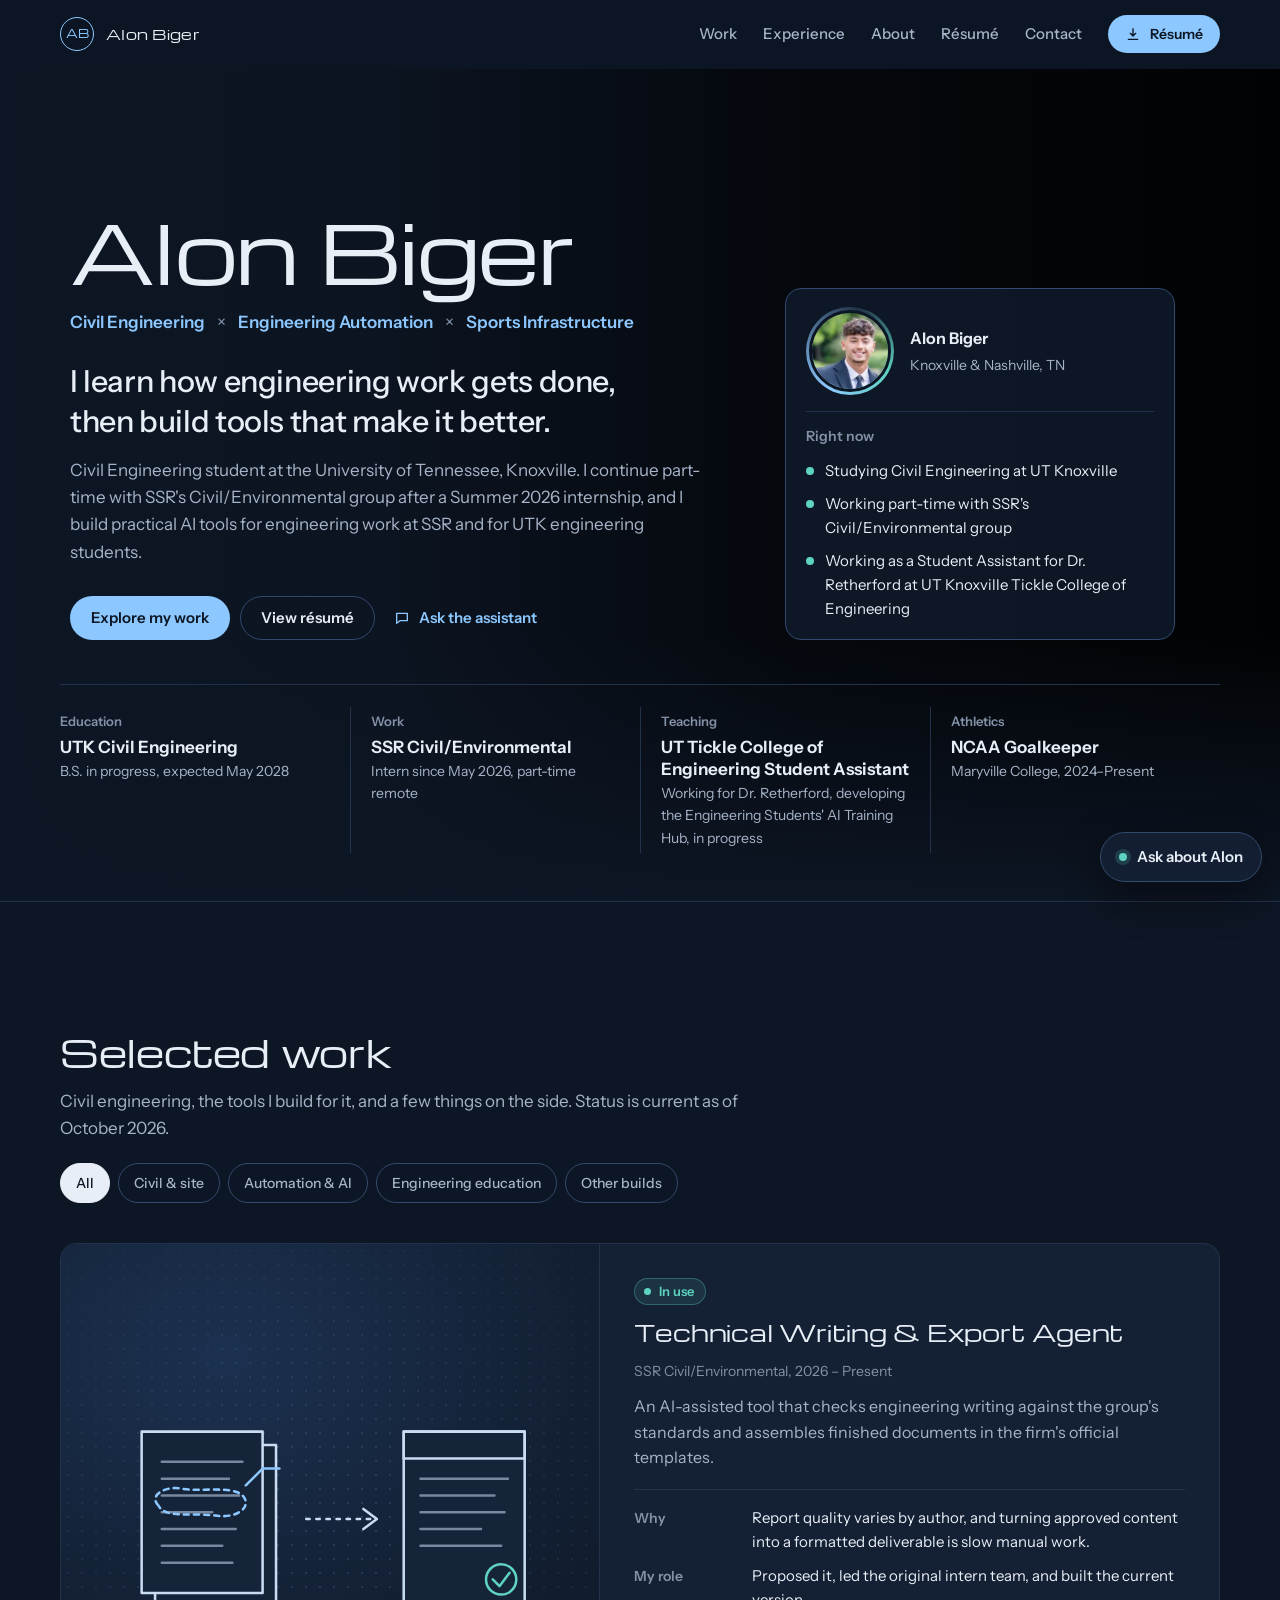
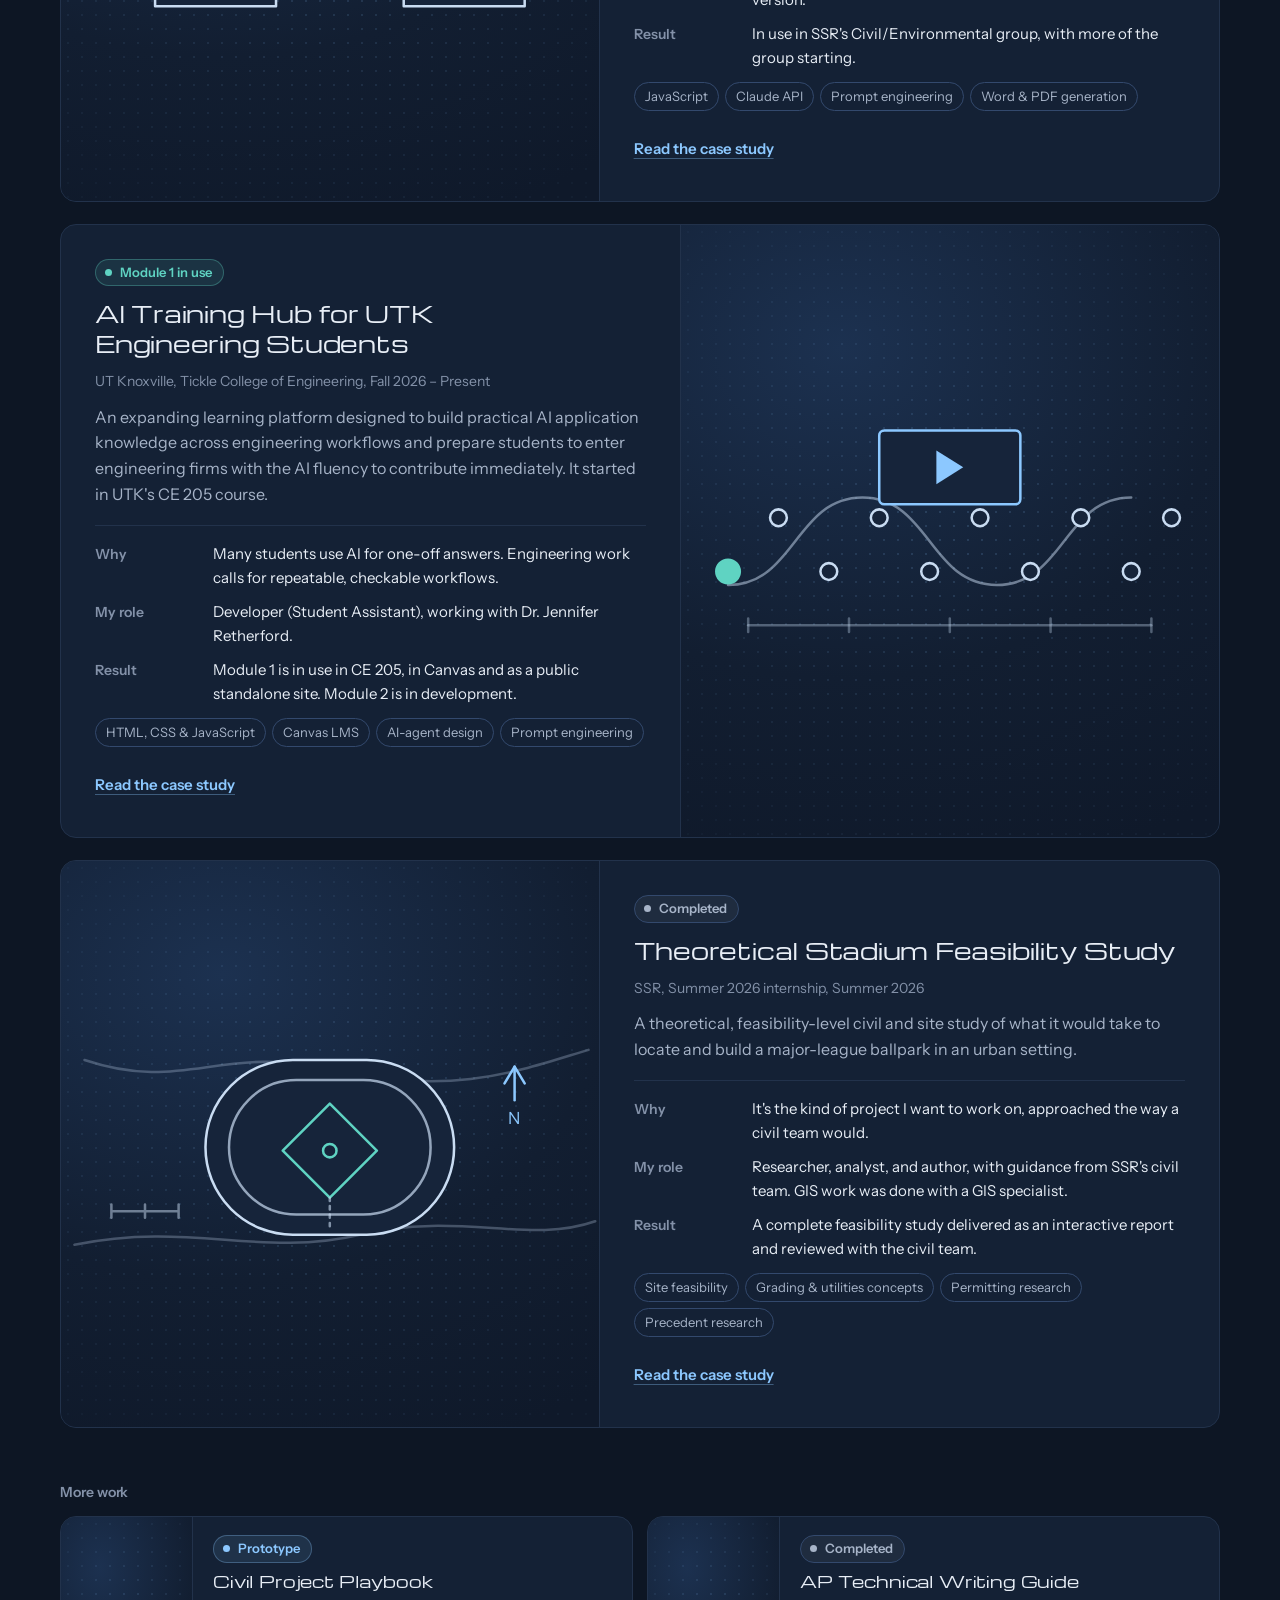
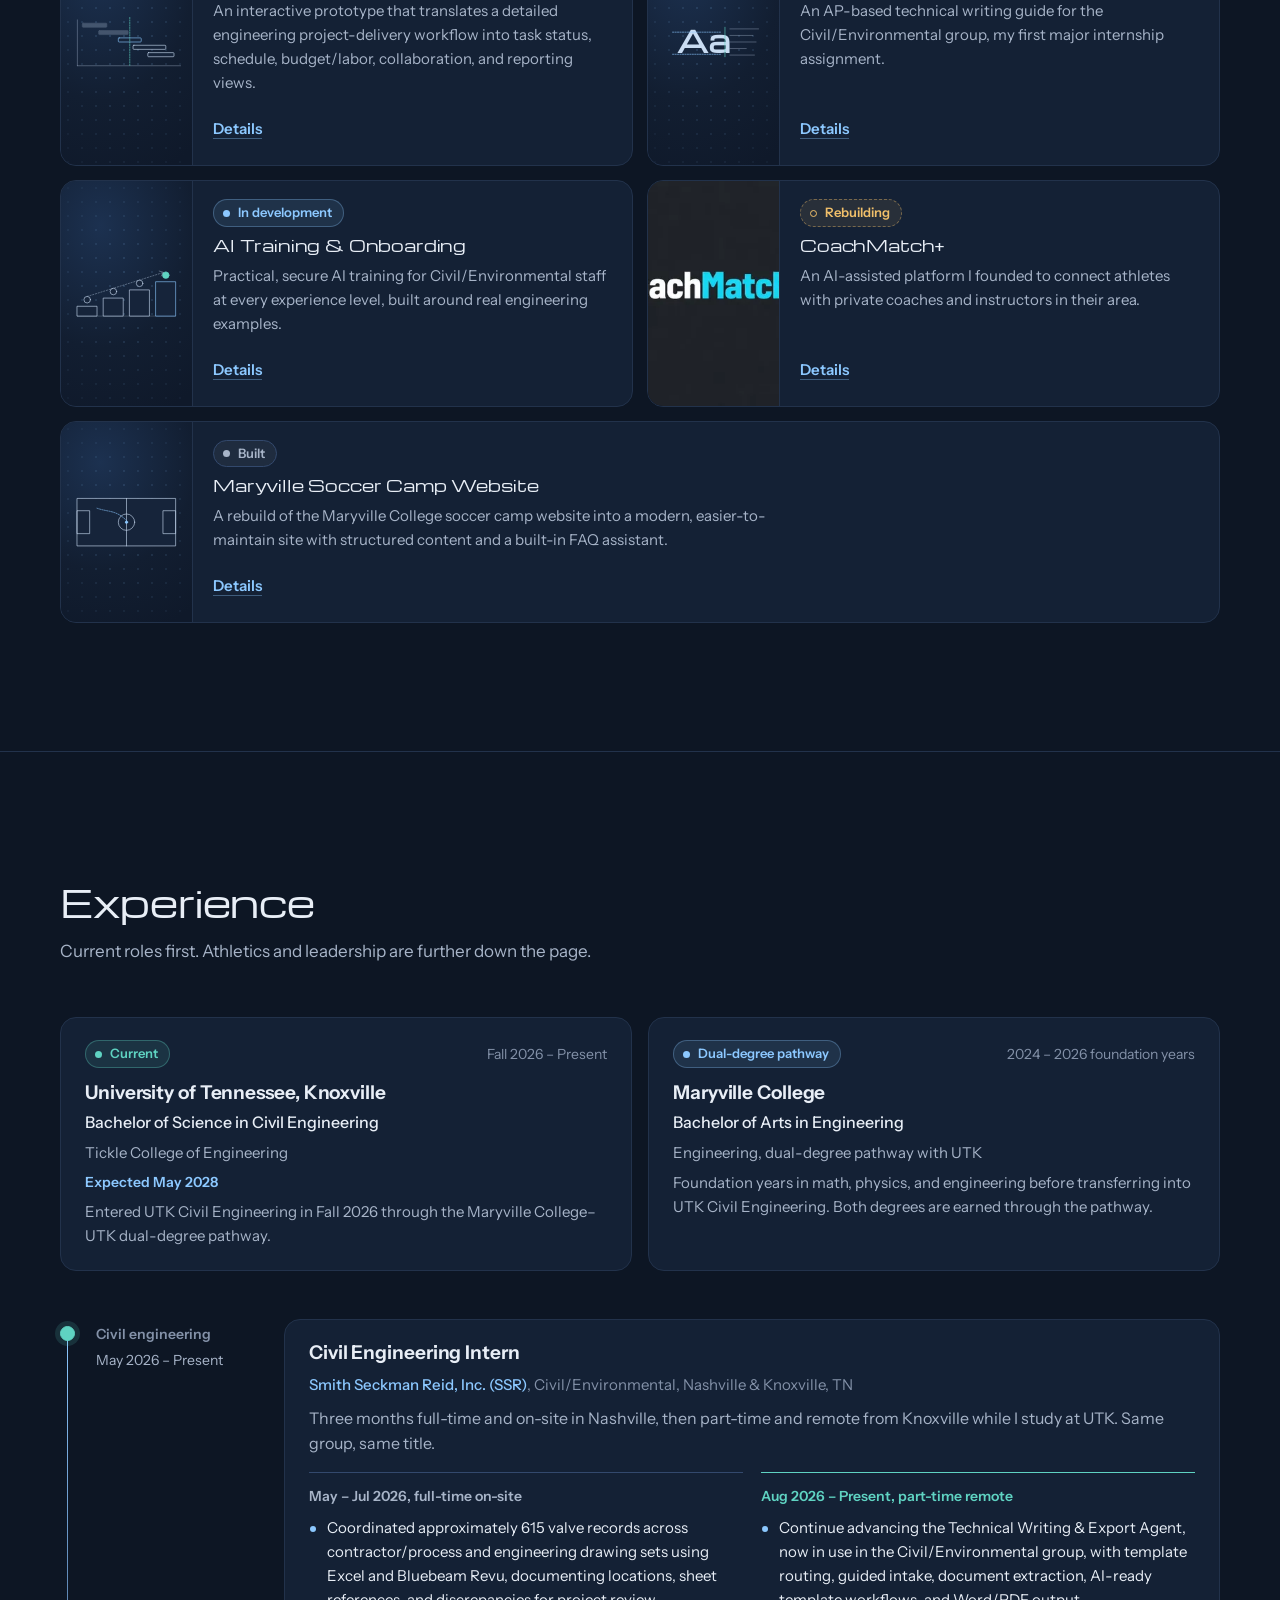
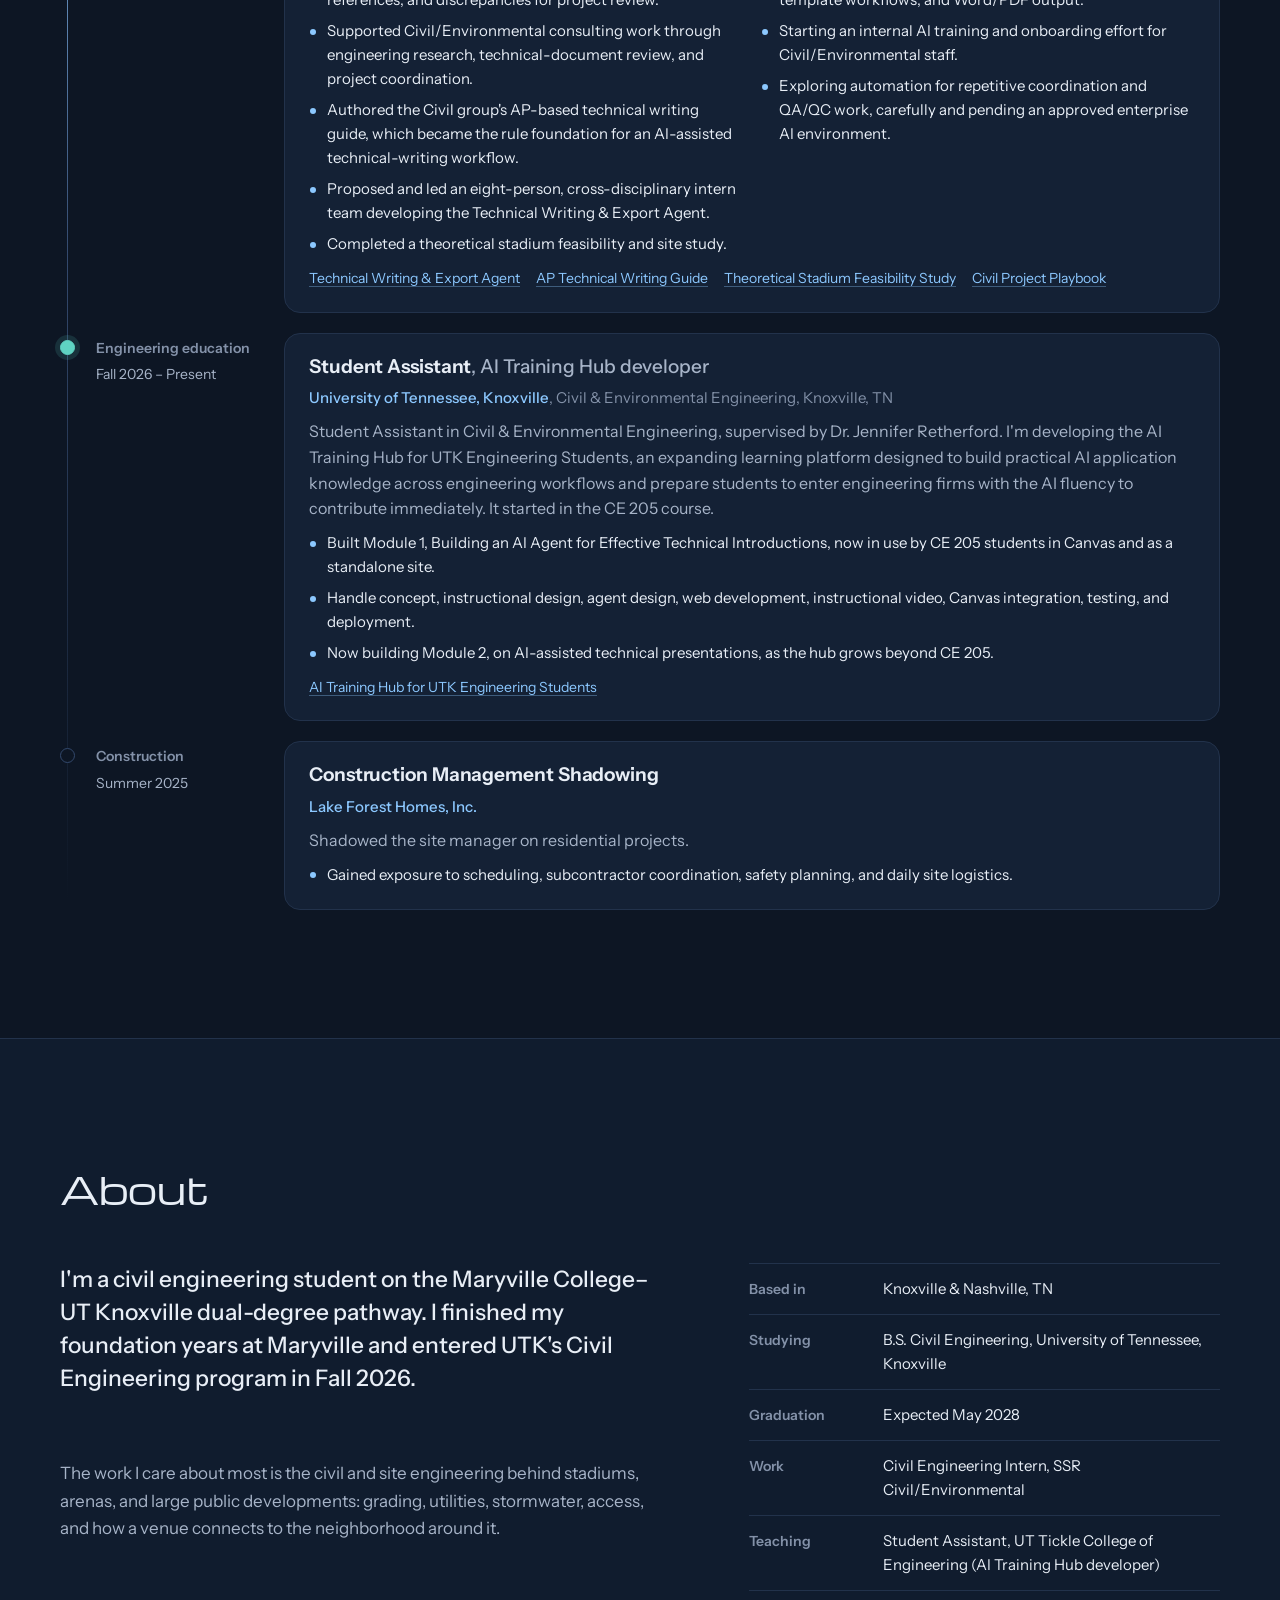
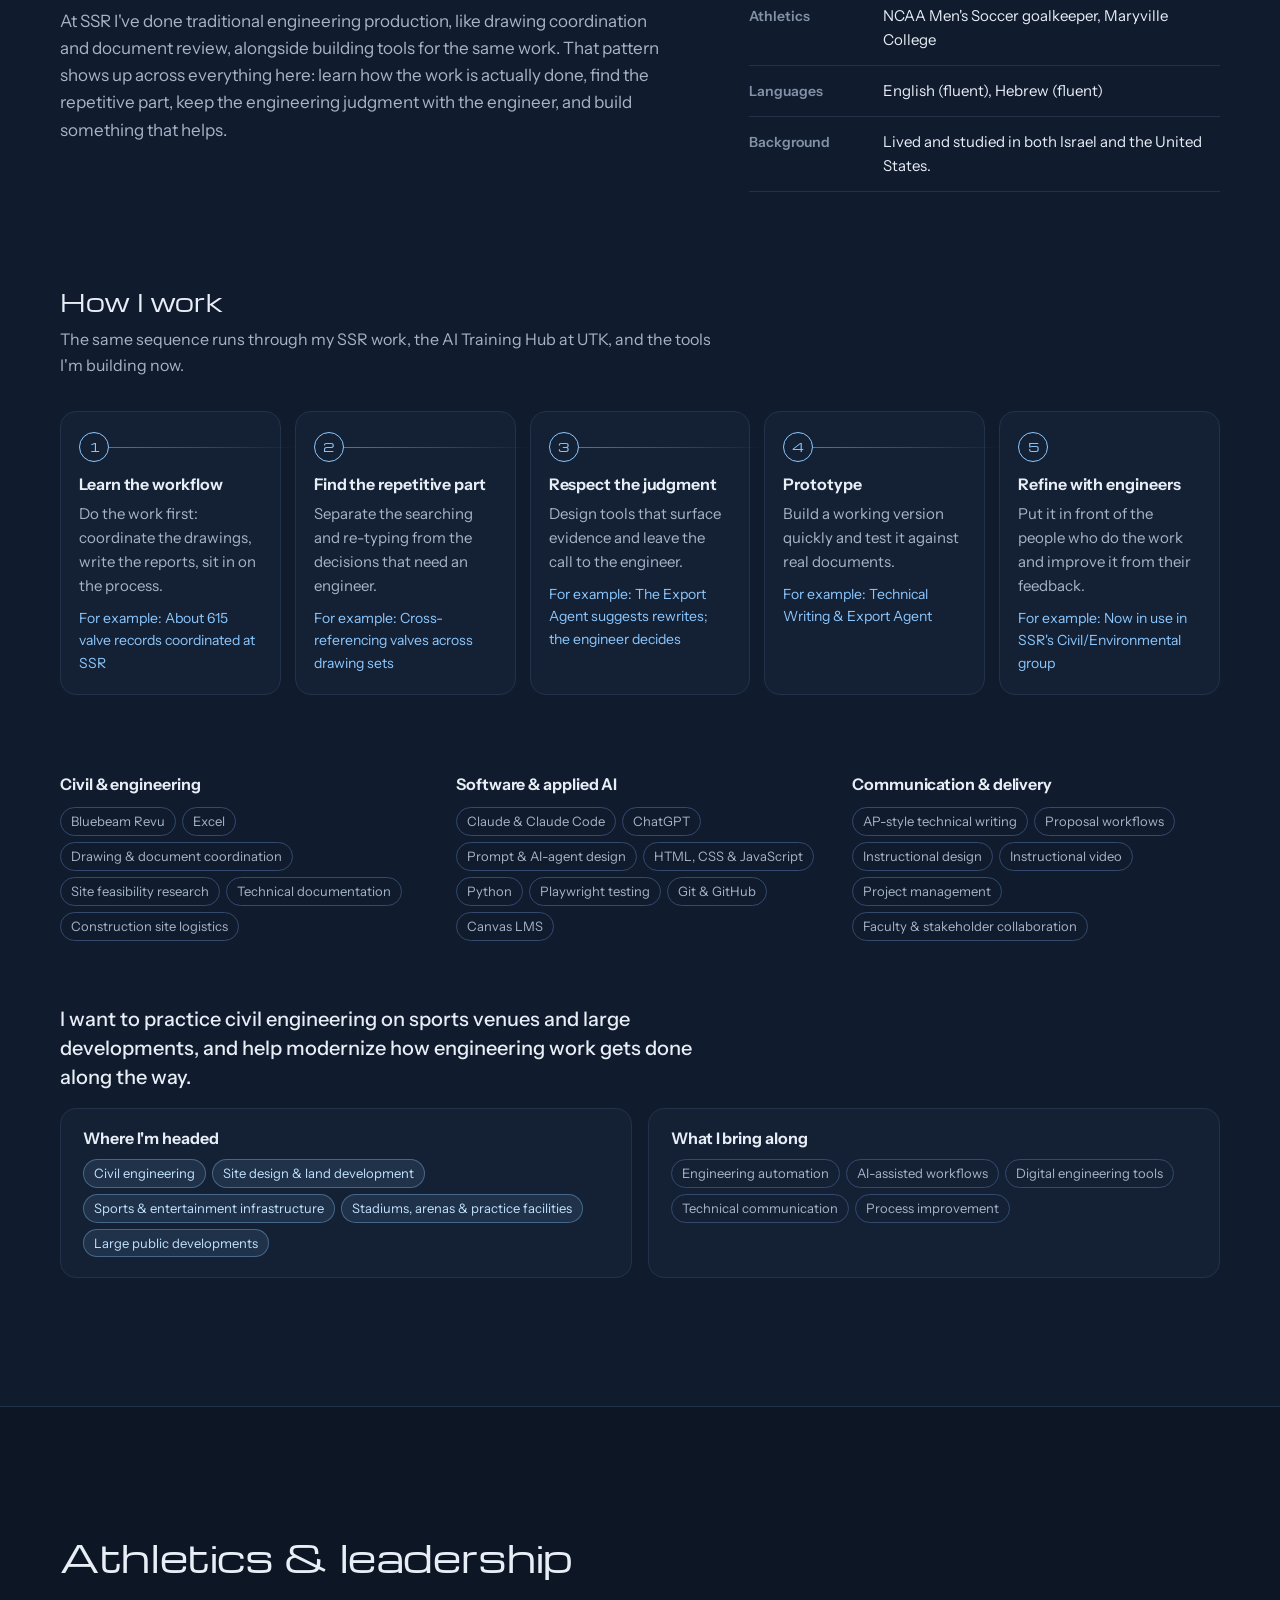
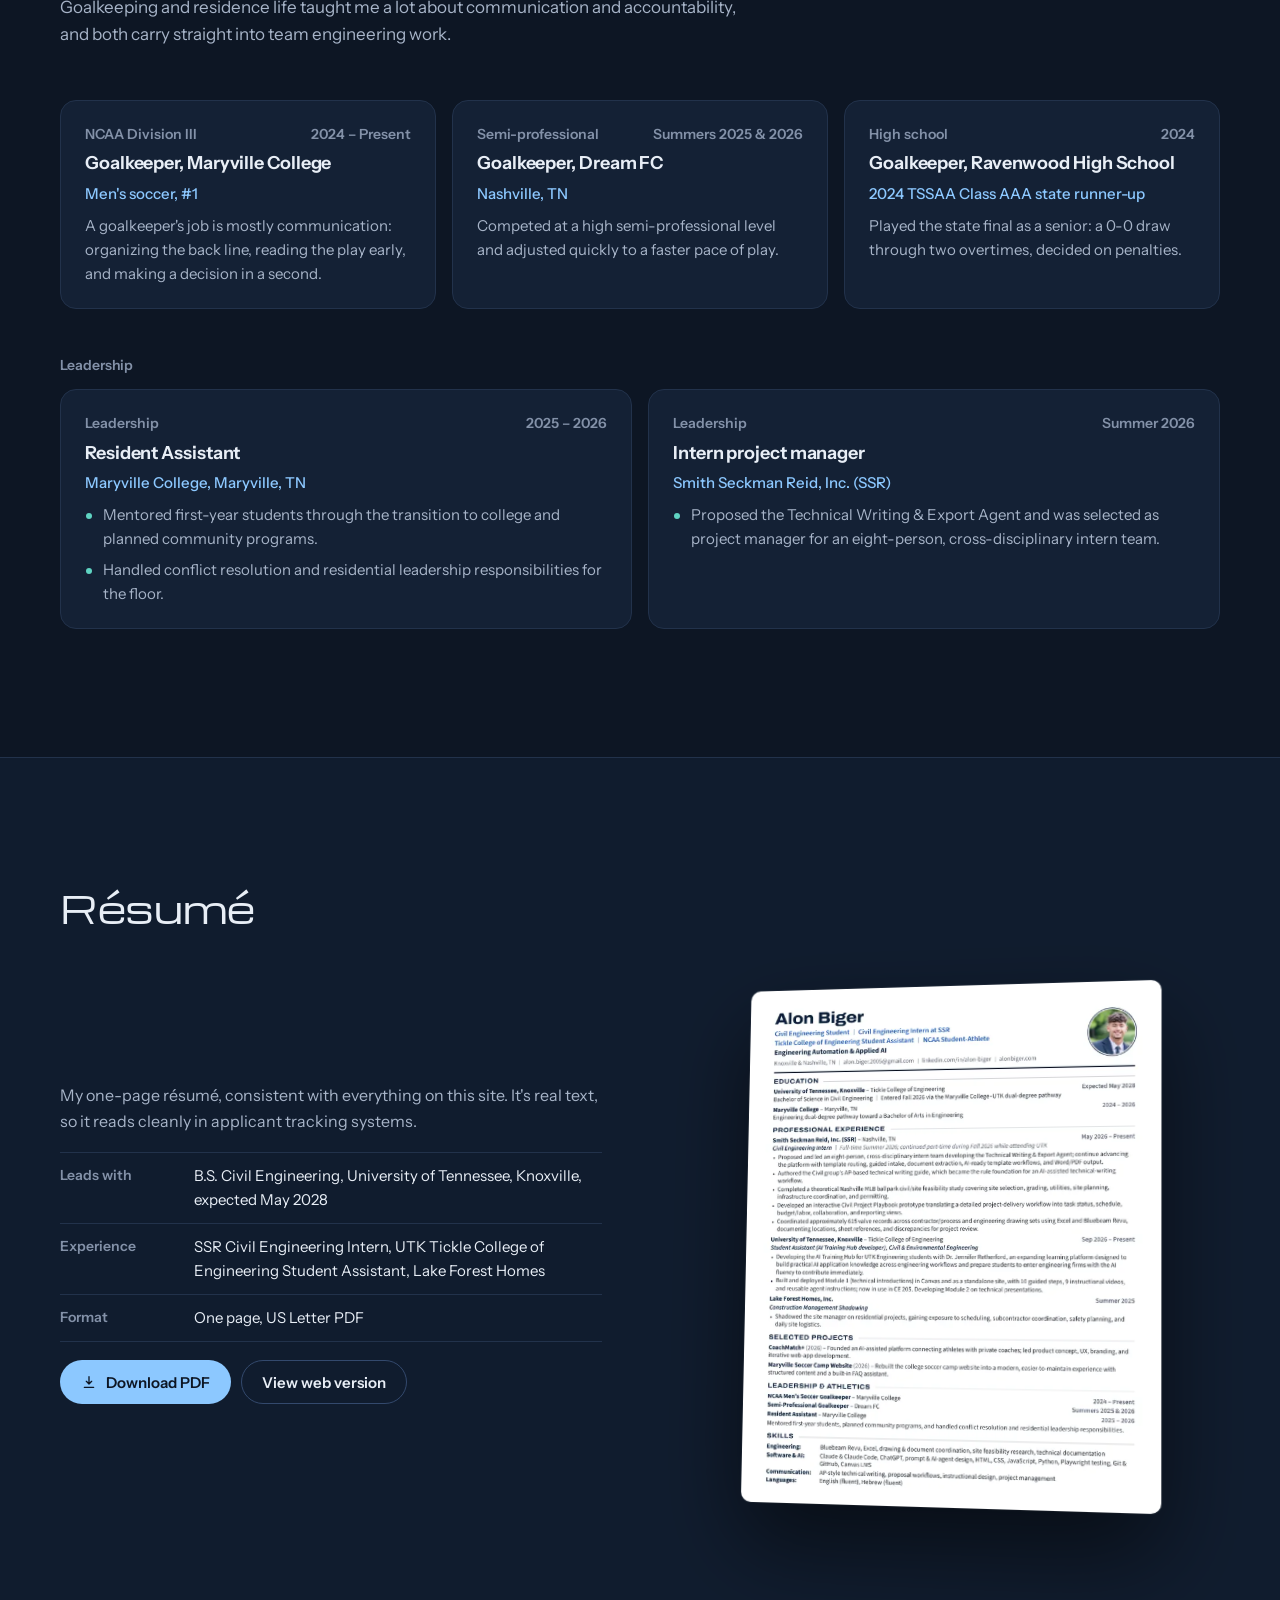
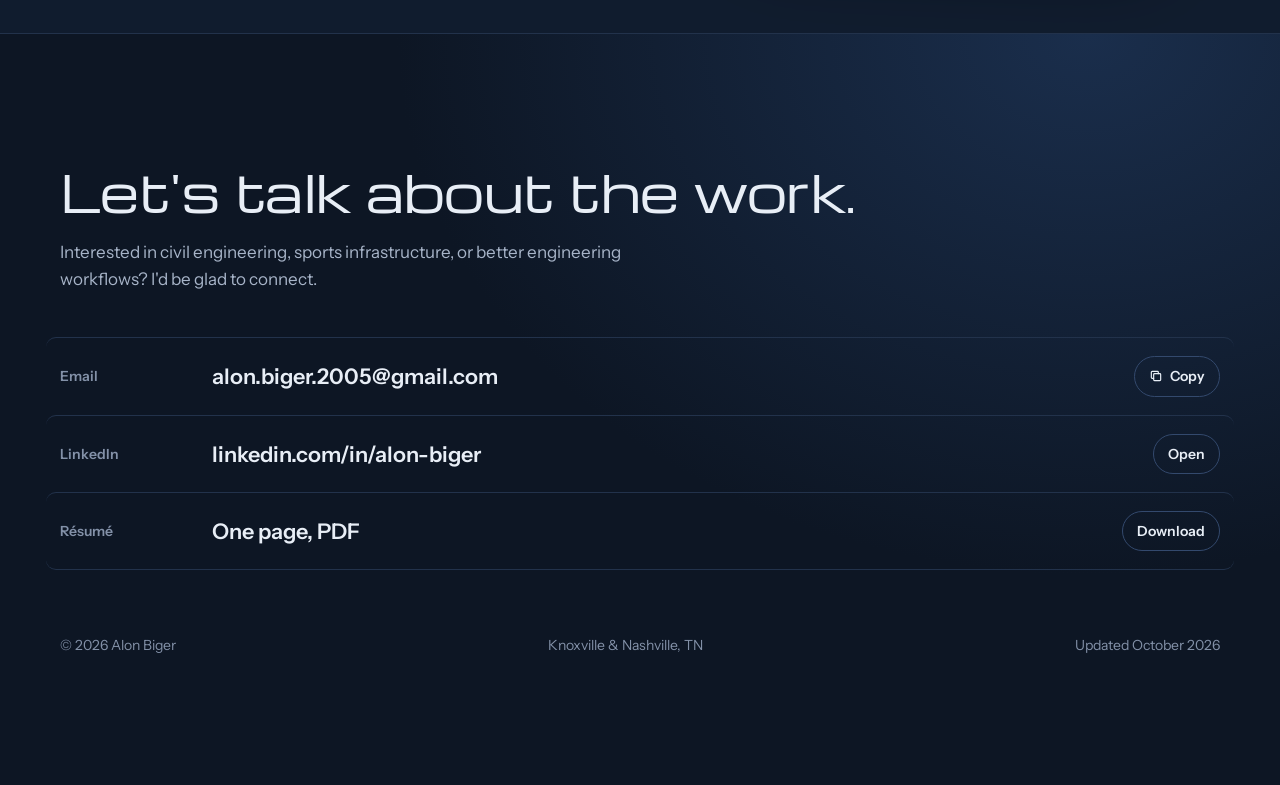
==== index.html @ ea3fa583 "Publish site from 9acb030" ====
<!DOCTYPE html><html lang="en"><head><meta charset="utf-8"><meta name="viewport" content="width=device-width, initial-scale=1, viewport-fit=cover"><title>Alon Biger — Civil Engineering, Engineering Automation &amp; Sports Infrastructure</title><meta name="description" content="Alon Biger is a Civil Engineering student at UT Knoxville and a Civil Engineering Intern with SSR, building practical AI tools for engineering work and pursuing a career in site design and sports infrastructure."><link rel="canonical" href="https://alonbiger2005.github.io/"><meta name="theme-color" content="#0d1624"><meta name="color-scheme" content="dark"><meta property="og:type" content="profile"><meta property="og:title" content="Alon Biger — Civil Engineering, Engineering Automation &amp; Sports Infrastructure"><meta property="og:description" content="Alon Biger is a Civil Engineering student at UT Knoxville and a Civil Engineering Intern with SSR, building practical AI tools for engineering work and pursuing a career in site design and sports infrastructure."><meta property="og:url" content="https://alonbiger2005.github.io/"><meta property="og:image" content="https://alonbiger2005.github.io/og.png"><meta property="og:image:width" content="1200"><meta property="og:image:height" content="630"><meta name="twitter:card" content="summary_large_image"><link rel="icon" href="/favicon.svg" type="image/svg+xml"><link rel="preconnect" href="https://fonts.googleapis.com"><link rel="preconnect" href="https://fonts.gstatic.com" crossorigin><link rel="stylesheet" href="https://fonts.googleapis.com/css2?family=Instrument+Sans:wdth,wght@75..100,400..700&family=Michroma&display=swap"><script type="application/ld+json">{"@context":"https://schema.org","@type":"Person","name":"Alon Biger","url":"https://alonbiger2005.github.io/","email":"mailto:alon.biger.2005@gmail.com","jobTitle":"Civil Engineering Intern","worksFor":{"@type":"Organization","name":"Smith Seckman Reid, Inc."},"alumniOf":[{"@type":"CollegeOrUniversity","name":"University of Tennessee, Knoxville"},{"@type":"CollegeOrUniversity","name":"Maryville College"}],"knowsLanguage":["English","Hebrew"],"sameAs":["https://www.linkedin.com/in/alon-biger"]}</script><link rel="stylesheet" href="/_astro/index.BEukD8-2.css"></head><body><a class="skip" href="#main">Skip to content</a><header class="nav" id="nav"><div class="wrap nav-inner"><a class="brand" href="#top" aria-label="Alon Biger, back to top"><span class="brand-mark" aria-hidden="true">AB</span><span class="brand-name">Alon Biger</span></a><button class="nav-toggle" id="navToggle" type="button" aria-expanded="false" aria-controls="navMenu"><span class="bars" aria-hidden="true"><i></i><i></i></span> Menu</button><div class="nav-menu" id="navMenu"><nav aria-label="Primary"><ul class="nav-links"><li><a href="#work">Work</a></li><li><a href="#experience">Experience</a></li><li><a href="#about">About</a></li><li><a href="#resume">Résumé</a></li><li><a href="#contact">Contact</a></li></ul></nav><div class="nav-cta"><a class="btn btn-primary" href="/resume/Alon_Biger_Resume.pdf" download="Alon_Biger_Resume.pdf" data-resume-pdf><svg viewBox="0 0 24 24" fill="none" stroke="currentColor" stroke-width="2" stroke-linecap="round" stroke-linejoin="round" aria-hidden="true" focusable="false"><path d="M12 4v11m0 0 4-4m-4 4-4-4M5 20h14"></path></svg> Résumé</a></div></div></div></header><main id="main"><section class="hero" id="top" aria-labelledby="heroName"><canvas class="terrain" aria-hidden="true"></canvas><div class="hero-shade" aria-hidden="true"></div><div class="wrap hero-inner"><div><h1 id="heroName" data-in style="--i:0">Alon Biger</h1><p class="positioning" data-in style="--i:1"><span>Civil Engineering</span><span class="x" aria-hidden="true">×</span><span>Engineering Automation</span><span class="x" aria-hidden="true">×</span><span>Sports Infrastructure</span></p><p class="headline" data-in style="--i:2">I learn how engineering work gets done, then build tools that make it better.</p><p class="intro" data-in style="--i:3">Civil Engineering student at the University of Tennessee, Knoxville. I continue part-time with SSR&#39;s Civil/Environmental group after a Summer 2026 internship, and I build practical AI tools for engineering work at SSR and for UTK engineering students.</p><div class="hero-cta" data-in style="--i:4"><a class="btn btn-primary" href="#work">Explore my work</a><a class="btn btn-line" href="#resume">View résumé</a><button class="btn btn-ghost" type="button" data-assistant-open><svg viewBox="0 0 24 24" fill="none" stroke="currentColor" stroke-width="2" stroke-linecap="round" stroke-linejoin="round" aria-hidden="true" focusable="false"><path d="M4 5h16v11H9l-5 4V5Z"></path></svg> Ask the assistant</button></div></div><div class="hero-side" data-in style="--i:3"><div class="now-card"><figure class="portrait"><div class="frame"><img src="/_astro/headshot.BfD-DQCa_m1thg.webp" srcset="/_astro/headshot.BfD-DQCa_y4ljr.webp 200w, /_astro/headshot.BfD-DQCa_Z222qPO.webp 300w" alt="Alon Biger in a dark suit and tie, outdoors" sizes="88px" loading="eager" fetchpriority="high" decoding="async" width="600" height="600"></div><figcaption><b>Alon Biger</b><span>Knoxville &amp; Nashville, TN</span></figcaption></figure><h2>Right now</h2><ul><li><span class="pulse" aria-hidden="true"></span><span>Studying Civil Engineering at UT Knoxville</span></li><li><span class="pulse" aria-hidden="true"></span><span>Working part-time with SSR&#39;s Civil/Environmental group</span></li><li><span class="pulse" aria-hidden="true"></span><span>Working as a Student Assistant for Dr. Retherford at UT Knoxville Tickle College of Engineering</span></li></ul></div></div></div><div class="wrap"><dl class="proof" aria-label="At a glance"><div><dt>Education</dt><dd><div class="v">UTK Civil Engineering</div><div class="d">B.S. in progress, expected May 2028</div></dd></div><div><dt>Work</dt><dd><div class="v">SSR Civil/Environmental</div><div class="d">Intern since May 2026, part-time remote</div></dd></div><div><dt>Teaching</dt><dd><div class="v">UT Tickle College of Engineering Student Assistant</div><div class="d">Working for Dr. Retherford, developing the Engineering Students&#39; AI Training Hub, in progress</div></dd></div><div><dt>Athletics</dt><dd><div class="v">NCAA Goalkeeper</div><div class="d">Maryville College, 2024–Present</div></dd></div></dl></div></section><section class="section" id="work" aria-labelledby="workTitle" data-section="work"><div class="wrap"><div class="work-top"><header class="sec-head"><h2 id="workTitle">Selected work</h2><p class="lead">Civil engineering, the tools I build for it, and a few things on the side. Status is current as of October 2026.</p></header><div class="filters" role="group" aria-label="Filter projects"><button class="filter" type="button" data-filter="all" aria-pressed="true">All</button><button class="filter" type="button" data-filter="civil" aria-pressed="false">Civil &amp; site</button><button class="filter" type="button" data-filter="automation" aria-pressed="false">Automation &amp; AI</button><button class="filter" type="button" data-filter="education" aria-pressed="false">Engineering education</button><button class="filter" type="button" data-filter="ventures" aria-pressed="false">Other builds</button></div></div><p class="sr-only" id="filterStatus" aria-live="polite"></p><div class="work-grid t1"><article class="card feature" data-cats="automation civil" data-project="export-agent"><div class="art" aria-hidden="true"><svg viewBox="0 0 320 160" preserveAspectRatio="xMidYMid meet"><g fill="none" stroke="currentColor" stroke-width="1.5" stroke-linecap="round" stroke-linejoin="round"><rect x="56" y="34" width="72" height="96" fill="#16243a"></rect><rect x="48" y="26" width="72" height="96" fill="#16243a"></rect><path d="M60 44h48M60 54h40M60 64h46M60 74h30M60 84h44M60 94h36M60 104h42" opacity=".55"></path><g class="acc"><path d="M58 70c-6-6 4-12 14-10s30-2 36 4-2 14-16 12-30 2-34-6Z" stroke-dasharray="3 3"></path><path d="M110 58l10-10"></path><path d="M120 48h10"></path></g><path d="M146 78h40" stroke-dasharray="2 4"></path><path d="M180 72l8 6-8 6"></path><rect x="204" y="26" width="72" height="104" fill="#16243a"></rect><rect x="204" y="26" width="72" height="16"></rect><path d="M214 54h52M214 64h44M214 74h50M214 84h36M214 94h48" opacity=".55"></path><g class="acc2"><circle cx="262" cy="114" r="9"></circle><path d="m257 114 4 4 6-8"></path></g></g></svg></div><div class="body"><span class="badge" data-s="in-use">In use</span><h3>Technical Writing &amp; Export Agent</h3><p class="meta">SSR Civil/Environmental, 2026 – Present</p><p class="sum">An AI-assisted tool that checks engineering writing against the group&#39;s standards and assembles finished documents in the firm&#39;s official templates.</p><dl class="facts"><div><dt>Why</dt><dd>Report quality varies by author, and turning approved content into a formatted deliverable is slow manual work.</dd></div><div><dt>My role</dt><dd>Proposed it, led the original intern team, and built the current version.</dd></div><div><dt>Result</dt><dd>In use in SSR&#39;s Civil/Environmental group, with more of the group starting.</dd></div></dl><ul class="chips" aria-label="Tools"><li>JavaScript</li><li>Claude API</li><li>Prompt engineering</li><li>Word &amp; PDF generation</li></ul><div class="foot"><button class="open-case" type="button" data-open-project="export-agent" aria-haspopup="dialog">Read the case study</button></div></div></article><article class="card feature" data-cats="education automation" data-project="ai-training-hub"><div class="art" aria-hidden="true"><svg viewBox="0 0 320 160" preserveAspectRatio="xMidYMid meet"><g fill="none" stroke="currentColor" stroke-width="1.5" stroke-linecap="round" stroke-linejoin="round"><path d="M28 112c40 0 40-52 80-52s40 52 80 52 40-52 80-52" opacity=".5"></path><circle cx="28" cy="104" r="7" class="acc2" fill="currentColor"></circle><circle cx="58" cy="72" r="5" class fill="#16243a"></circle><circle cx="88" cy="104" r="5" class fill="#16243a"></circle><circle cx="118" cy="72" r="5" class fill="#16243a"></circle><circle cx="148" cy="104" r="5" class fill="#16243a"></circle><circle cx="178" cy="72" r="5" class fill="#16243a"></circle><circle cx="208" cy="104" r="5" class fill="#16243a"></circle><circle cx="238" cy="72" r="5" class fill="#16243a"></circle><circle cx="268" cy="104" r="5" class fill="#16243a"></circle><circle cx="292" cy="72" r="5" class fill="#16243a"></circle><g class="acc"><rect x="118" y="20" width="84" height="44" rx="3" fill="#16243a"></rect><path d="M152 32v20l16-10Z" fill="currentColor" stroke="none"></path></g><path d="M40 136h240" opacity=".35"></path><path d="M40 132v8M100 132v8M160 132v8M220 132v8M280 132v8" opacity=".35"></path></g></svg></div><div class="body"><span class="badge" data-s="in-use">Module 1 in use</span><h3>AI Training Hub for UTK Engineering Students</h3><p class="meta">UT Knoxville, Tickle College of Engineering, Fall 2026 – Present</p><p class="sum">An expanding learning platform designed to build practical AI application knowledge across engineering workflows and prepare students to enter engineering firms with the AI fluency to contribute immediately. It started in UTK&#39;s CE 205 course.</p><dl class="facts"><div><dt>Why</dt><dd>Many students use AI for one-off answers. Engineering work calls for repeatable, checkable workflows.</dd></div><div><dt>My role</dt><dd>Developer (Student Assistant), working with Dr. Jennifer Retherford.</dd></div><div><dt>Result</dt><dd>Module 1 is in use in CE 205, in Canvas and as a public standalone site. Module 2 is in development.</dd></div></dl><ul class="chips" aria-label="Tools"><li>HTML, CSS &amp; JavaScript</li><li>Canvas LMS</li><li>AI-agent design</li><li>Prompt engineering</li></ul><div class="foot"><button class="open-case" type="button" data-open-project="ai-training-hub" aria-haspopup="dialog">Read the case study</button></div></div></article><article class="card feature" data-cats="civil" data-project="stadium-study"><div class="art" aria-hidden="true"><svg viewBox="0 0 320 160" preserveAspectRatio="xMidYMid meet"><g fill="none" stroke="currentColor" stroke-width="1.5" stroke-linecap="round" stroke-linejoin="round"><path d="M14 30c60 20 80-10 150 6s110 0 150-12" opacity=".28"></path><path d="M8 140c70-14 110 8 170-6s100 6 140-8" opacity=".28"></path><rect x="86" y="30" width="148" height="104" rx="52" fill="#16243a"></rect><rect x="100" y="42" width="120" height="80" rx="40" opacity=".7"></rect><g class="acc2"><path d="M160 112 132 84l28-28 28 28Z"></path><circle cx="160" cy="84" r="4"></circle></g><path d="M160 112v18" opacity=".6" stroke-dasharray="2 3"></path><g class="acc"><path d="M270 34v20"></path><path d="m264 44 6-10 6 10"></path><text x="266" y="68" font-size="10" font-family="var(--ff-mono)" fill="currentColor" stroke="none">N</text></g><path d="M30 120h40M30 116v8M50 116v8M70 116v8" opacity=".5"></path></g></svg></div><div class="body"><span class="badge" data-s="completed">Completed</span><h3>Theoretical Stadium Feasibility Study</h3><p class="meta">SSR, Summer 2026 internship, Summer 2026</p><p class="sum">A theoretical, feasibility-level civil and site study of what it would take to locate and build a major-league ballpark in an urban setting.</p><dl class="facts"><div><dt>Why</dt><dd>It&#39;s the kind of project I want to work on, approached the way a civil team would.</dd></div><div><dt>My role</dt><dd>Researcher, analyst, and author, with guidance from SSR&#39;s civil team. GIS work was done with a GIS specialist.</dd></div><div><dt>Result</dt><dd>A complete feasibility study delivered as an interactive report and reviewed with the civil team.</dd></div></dl><ul class="chips" aria-label="Tools"><li>Site feasibility</li><li>Grading &amp; utilities concepts</li><li>Permitting research</li><li>Precedent research</li></ul><div class="foot"><button class="open-case" type="button" data-open-project="stadium-study" aria-haspopup="dialog">Read the case study</button></div></div></article></div><h3 class="sub-head">More work</h3><div class="work-grid t2"><article class="card compact" data-cats="automation civil" data-project="project-playbook"><div class="art" aria-hidden="true"><svg viewBox="0 0 320 160" preserveAspectRatio="xMidYMid meet"><g fill="none" stroke="currentColor" stroke-width="1.5" stroke-linecap="round" stroke-linejoin="round"><path d="M40 28v112M40 140h252" opacity=".5"></path><rect x="52" y="36" width="60" height="10" rx="2" class fill="currentColor" opacity="0.25"></rect><rect x="92" y="54" width="72" height="10" rx="2" class fill="currentColor" opacity="0.25"></rect><rect x="140" y="72" width="56" height="10" rx="2" class="acc" fill="#16243a" opacity="1"></rect><rect x="176" y="90" width="80" height="10" rx="2" class fill="#16243a" opacity="1"></rect><rect x="212" y="108" width="64" height="10" rx="2" class fill="#16243a" opacity="1"></rect><path class="acc2" d="M168 22v118" stroke-dasharray="3 3"></path></g></svg></div><div class="body"><span class="badge" data-s="prototype">Prototype</span><h3>Civil Project Playbook</h3><p class="sum">An interactive prototype that translates a detailed engineering project-delivery workflow into task status, schedule, budget/labor, collaboration, and reporting views.</p><div class="foot"><button class="open-case" type="button" data-open-project="project-playbook" aria-haspopup="dialog">Details</button></div></div></article><article class="card compact" data-cats="civil" data-project="writing-guide"><div class="art" aria-hidden="true"><svg viewBox="0 0 320 160" preserveAspectRatio="xMidYMid meet"><g fill="none" stroke="currentColor" stroke-width="1.5" stroke-linecap="round" stroke-linejoin="round"><text x="70" y="108" font-size="72" font-family="var(--ff-display)" font-weight="700" fill="currentColor" stroke="none">Aa</text><path d="M60 112h120M60 58h120" class="acc" stroke-dasharray="3 3"></path><path d="M200 50h70M200 66h56M200 82h64M200 98h40M200 114h60" opacity=".5"></path><g class="acc2"><path d="M188 46v72"></path></g></g></svg></div><div class="body"><span class="badge" data-s="completed">Completed</span><h3>AP Technical Writing Guide</h3><p class="sum">An AP-based technical writing guide for the Civil/Environmental group, my first major internship assignment.</p><div class="foot"><button class="open-case" type="button" data-open-project="writing-guide" aria-haspopup="dialog">Details</button></div></div></article><article class="card compact" data-cats="automation education" data-project="ssr-ai-training"><div class="art" aria-hidden="true"><svg viewBox="0 0 320 160" preserveAspectRatio="xMidYMid meet"><g fill="none" stroke="currentColor" stroke-width="1.5" stroke-linecap="round" stroke-linejoin="round"><path d="M40 136h240" opacity=".35"></path><g><rect x="40" y="112" width="48" height="24" fill="#16243a" class></rect><circle cx="64" cy="96" r="8" class fill="#16243a"></circle></g><g><rect x="104" y="92" width="48" height="44" fill="#16243a" class></rect><circle cx="128" cy="76" r="8" class fill="#16243a"></circle></g><g><rect x="168" y="72" width="48" height="64" fill="#16243a" class></rect><circle cx="192" cy="56" r="8" class fill="#16243a"></circle></g><g><rect x="232" y="52" width="48" height="84" fill="#16243a" class="acc"></rect><circle cx="256" cy="36" r="8" class="acc2" fill="currentColor"></circle></g><path d="M64 88 128 68 192 48 248 30" stroke-dasharray="3 4" opacity=".6"></path><path d="m240 26 10 3-5 9" opacity=".6"></path></g></svg></div><div class="body"><span class="badge" data-s="in-dev">In development</span><h3>AI Training &amp; Onboarding</h3><p class="sum">Practical, secure AI training for Civil/Environmental staff at every experience level, built around real engineering examples.</p><div class="foot"><button class="open-case" type="button" data-open-project="ssr-ai-training" aria-haspopup="dialog">Details</button></div></div></article><article class="card compact" data-cats="ventures" data-project="coachmatch"><div class="art" aria-hidden="true"><img src="/_astro/coachmatch-logo.DgLW-Ddq_Z1kgfBD.webp" alt loading="lazy" decoding="async" width="480" height="320"></div><div class="body"><span class="badge" data-s="rebuilding">Rebuilding</span><h3>CoachMatch+</h3><p class="sum">An AI-assisted platform I founded to connect athletes with private coaches and instructors in their area.</p><div class="foot"><button class="open-case" type="button" data-open-project="coachmatch" aria-haspopup="dialog">Details</button></div></div></article><article class="card compact" data-cats="ventures" data-project="soccer-camp"><div class="art" aria-hidden="true"><svg viewBox="0 0 320 160" preserveAspectRatio="xMidYMid meet"><g fill="none" stroke="currentColor" stroke-width="1.5" stroke-linecap="round" stroke-linejoin="round"><rect x="40" y="22" width="240" height="116" fill="#16243a"></rect><path d="M160 22v116"></path><circle cx="160" cy="80" r="20"></circle><rect x="40" y="52" width="30" height="56"></rect><rect x="250" y="52" width="30" height="56"></rect><g class="acc"><path d="M88 46c30 10 46 4 72 30" stroke-dasharray="3 3"></path><circle cx="160" cy="80" r="3" fill="currentColor"></circle></g></g></svg></div><div class="body"><span class="badge" data-s="completed">Built</span><h3>Maryville Soccer Camp Website</h3><p class="sum">A rebuild of the Maryville College soccer camp website into a modern, easier-to-maintain site with structured content and a built-in FAQ assistant.</p><div class="foot"><button class="open-case" type="button" data-open-project="soccer-camp" aria-haspopup="dialog">Details</button></div></div></article></div></div></section><dialog class="case" id="project-export-agent" aria-labelledby="case-export-agent-title" data-project-dialog="export-agent"><div class="case-head"><p class="meta">SSR Civil/Environmental, 2026 – Present</p><div><span class="badge" data-s="in-use">In use</span></div><h2 id="case-export-agent-title">Technical Writing &amp; Export Agent</h2><p class="sum">An AI-assisted tool that checks engineering writing against the group&#39;s standards and assembles finished documents in the firm&#39;s official templates.</p><button class="case-close" type="button" data-close-dialog aria-label="Close case study"><svg viewBox="0 0 24 24" fill="none" stroke="currentColor" stroke-width="2" stroke-linecap="round" stroke-linejoin="round" aria-hidden="true" focusable="false"><path d="M18 6 6 18M6 6l12 12"></path></svg></button></div><div class="case-body"><div class="case-summary"><div><div class="k">My role</div><div class="v">Proposed it, led the original intern team, and built the current version.</div></div><div><div class="k">Result</div><div class="v">In use in SSR&#39;s Civil/Environmental group, with more of the group starting.</div></div><div><div class="k">Status</div><div class="v">In use</div></div></div><section class="case-sec"><h3>Challenge</h3><div><p>Engineering documents have two separate problems: is the writing right, and is the document put together right? Both take experienced people&#39;s time.</p></div></section><section class="case-sec"><h3>Origin</h3><div><p>In Summer 2026 I proposed the concept and was selected as project manager for an eight-person, cross-disciplinary intern team that built the first version.</p></div></section><section class="case-sec"><h3>What I built</h3><div><ul><li>A writing agent that reviews drafts against the group&#39;s style standards and suggests rewrites that keep the technical meaning.</li><li>An export agent that guides the user through what a document needs and produces it in the correct official template, as Word or PDF.</li><li>Checks for consistency before anything is exported.</li><li>The current version adds template routing, guided intake, document extraction, and AI-ready template workflows, with Word/PDF output.</li></ul></div></section><section class="case-sec"><h3>Where it is now</h3><div><p>After the internship I kept developing it, focused on SSR&#39;s Civil/Environmental group as a realistic place to put it to work. It is now in use in the group, and more people are starting to use it.</p></div></section><section class="case-sec"><h3>What I learned</h3><div><p>The hard part isn&#39;t the AI. It&#39;s understanding exactly how engineers write and assemble documents, and building something that fits that process instead of adding steps.</p></div></section><section class="case-sec"><h3>Tools & methods</h3><ul class="chips"><li>JavaScript</li><li>Claude API</li><li>Prompt engineering</li><li>Word &amp; PDF generation</li><li>Playwright testing</li></ul></section><p class="note"><svg viewBox="0 0 24 24" fill="none" stroke="currentColor" stroke-width="2" stroke-linecap="round" stroke-linejoin="round" aria-hidden="true" focusable="false"><circle cx="12" cy="12" r="9"></circle><path d="M12 11v5m0-8h.01"></path></svg><span>Described at a high level only. No SSR templates, internal standards, or client information are shown.</span></p><div class="case-actions"><button class="btn btn-line" type="button" data-close-dialog>Back to work</button><button class="btn btn-ghost case-ask" type="button" data-assistant-open><svg viewBox="0 0 24 24" fill="none" stroke="currentColor" stroke-width="2" stroke-linecap="round" stroke-linejoin="round" aria-hidden="true" focusable="false"><path d="M4 5h16v11H9l-5 4V5Z"></path></svg> Ask about this project</button></div></div></dialog><dialog class="case" id="project-ai-training-hub" aria-labelledby="case-ai-training-hub-title" data-project-dialog="ai-training-hub"><div class="case-head"><p class="meta">UT Knoxville, Tickle College of Engineering, Fall 2026 – Present</p><div><span class="badge" data-s="in-use">Module 1 in use</span></div><h2 id="case-ai-training-hub-title">AI Training Hub for UTK Engineering Students</h2><p class="sum">An expanding learning platform designed to build practical AI application knowledge across engineering workflows and prepare students to enter engineering firms with the AI fluency to contribute immediately. It started in UTK&#39;s CE 205 course.</p><button class="case-close" type="button" data-close-dialog aria-label="Close case study"><svg viewBox="0 0 24 24" fill="none" stroke="currentColor" stroke-width="2" stroke-linecap="round" stroke-linejoin="round" aria-hidden="true" focusable="false"><path d="M18 6 6 18M6 6l12 12"></path></svg></button></div><div class="case-body"><div class="case-summary"><div><div class="k">My role</div><div class="v">Developer (Student Assistant), working with Dr. Jennifer Retherford.</div></div><div><div class="k">Result</div><div class="v">Module 1 is in use in CE 205, in Canvas and as a public standalone site. Module 2 is in development.</div></div><div><div class="k">Status</div><div class="v">Module 1 in use</div></div></div><section class="case-sec"><h3>Challenge</h3><div><p>Students reach for AI to get a quick answer, not to build a tool they can test and trust. The goal is to teach the professional version: design an agent, test it, and improve it.</p></div></section><section class="case-sec"><h3>Collaboration</h3><div><p>A faculty-directed initiative in UTK&#39;s Civil &amp; Environmental Engineering department, led by Dr. Jennifer Retherford, Teaching Professor. I&#39;m the developer, employed as a Student Assistant: concept, instructional design, agent design, web development, video, Canvas integration, testing, and deployment.</p></div></section><section class="case-sec"><h3>Module 1: technical introductions (CE 205)</h3><div><ul><li>Building an AI Agent for Effective Technical Introductions: a 10-step guided sequence.</li><li>9 instructional videos, audio summaries, copyable agent instructions, and practice activities.</li><li>Aligned with the course&#39;s technical-communication framework.</li><li>Runs inside Canvas and as a standalone site.</li></ul></div></section><section class="case-sec"><h3>What&#39;s next</h3><div><p>Module 2, an AI agent for engineering technical presentations, is in development. The plan is to grow the hub from CE 205 into AI training for engineering students across the Tickle College of Engineering.</p></div></section><section class="case-sec"><h3>What I learned</h3><div><p>Teaching a workflow takes more structure than using one. Every step has to be clear enough for a student to follow alone.</p></div></section><section class="case-sec"><h3>Tools & methods</h3><ul class="chips"><li>HTML, CSS &amp; JavaScript</li><li>Canvas LMS</li><li>AI-agent design</li><li>Prompt engineering</li><li>Instructional design</li><li>Video production</li></ul></section><p class="note"><svg viewBox="0 0 24 24" fill="none" stroke="currentColor" stroke-width="2" stroke-linecap="round" stroke-linejoin="round" aria-hidden="true" focusable="false"><circle cx="12" cy="12" r="9"></circle><path d="M12 11v5m0-8h.01"></path></svg><span>Measured learning outcomes have not been established yet.</span></p><div class="case-actions"><a class="btn btn-primary" href="https://ce205-ai-hub.github.io/ce205-module1/" target="_blank" rel="noopener">Explore Module 1 <svg viewBox="0 0 24 24" fill="none" stroke="currentColor" stroke-width="2" stroke-linecap="round" stroke-linejoin="round" aria-hidden="true" focusable="false"><path d="M7 17 17 7M9 7h8v8"></path></svg></a><button class="btn btn-line" type="button" data-close-dialog>Back to work</button><button class="btn btn-ghost case-ask" type="button" data-assistant-open><svg viewBox="0 0 24 24" fill="none" stroke="currentColor" stroke-width="2" stroke-linecap="round" stroke-linejoin="round" aria-hidden="true" focusable="false"><path d="M4 5h16v11H9l-5 4V5Z"></path></svg> Ask about this project</button></div></div></dialog><dialog class="case" id="project-stadium-study" aria-labelledby="case-stadium-study-title" data-project-dialog="stadium-study"><div class="case-head"><p class="meta">SSR, Summer 2026 internship, Summer 2026</p><div><span class="badge" data-s="completed">Completed</span></div><h2 id="case-stadium-study-title">Theoretical Stadium Feasibility Study</h2><p class="sum">A theoretical, feasibility-level civil and site study of what it would take to locate and build a major-league ballpark in an urban setting.</p><button class="case-close" type="button" data-close-dialog aria-label="Close case study"><svg viewBox="0 0 24 24" fill="none" stroke="currentColor" stroke-width="2" stroke-linecap="round" stroke-linejoin="round" aria-hidden="true" focusable="false"><path d="M18 6 6 18M6 6l12 12"></path></svg></button></div><div class="case-body"><div class="case-summary"><div><div class="k">My role</div><div class="v">Researcher, analyst, and author, with guidance from SSR&#39;s civil team. GIS work was done with a GIS specialist.</div></div><div><div class="k">Result</div><div class="v">A complete feasibility study delivered as an interactive report and reviewed with the civil team.</div></div><div><div class="k">Status</div><div class="v">Completed</div></div></div><section class="case-sec"><h3>Purpose</h3><div><p>To work through, from a civil engineering point of view, how a stadium site is chosen and what the site needs before a building can go on it.</p></div></section><section class="case-sec"><h3>What I did</h3><div><ul><li>Researched built precedent venues and defined engineering screening criteria.</li><li>Compared candidate sites and carried a preferred site forward.</li><li>Developed conceptual site layout, grading, utilities, and the permitting path at a feasibility level, working with a GIS specialist on the mapping.</li><li>Built the deliverable as an interactive report with zoomable plan exhibits.</li></ul></div></section><section class="case-sec"><h3>What I learned</h3><div><p>How tightly site selection, grading, utilities, and permitting constrain each other, and how much of a venue&#39;s success is decided before design starts.</p></div></section><section class="case-sec"><h3>Tools & methods</h3><ul class="chips"><li>Site feasibility</li><li>Grading &amp; utilities concepts</li><li>Permitting research</li><li>Precedent research</li><li>Interactive HTML</li></ul></section><p class="note"><svg viewBox="0 0 24 24" fill="none" stroke="currentColor" stroke-width="2" stroke-linecap="round" stroke-linejoin="round" aria-hidden="true" focusable="false"><circle cx="12" cy="12" r="9"></circle><path d="M12 11v5m0-8h.01"></path></svg><span>A theoretical, independent exercise. It is not affiliated with, endorsed by, or commissioned by any league, team, developer, government body, or client.</span></p><div class="case-actions"><button class="btn btn-line" type="button" data-close-dialog>Back to work</button><button class="btn btn-ghost case-ask" type="button" data-assistant-open><svg viewBox="0 0 24 24" fill="none" stroke="currentColor" stroke-width="2" stroke-linecap="round" stroke-linejoin="round" aria-hidden="true" focusable="false"><path d="M4 5h16v11H9l-5 4V5Z"></path></svg> Ask about this project</button></div></div></dialog><dialog class="case" id="project-project-playbook" aria-labelledby="case-project-playbook-title" data-project-dialog="project-playbook"><div class="case-head"><p class="meta">SSR Civil/Environmental, 2026</p><div><span class="badge" data-s="prototype">Prototype</span></div><h2 id="case-project-playbook-title">Civil Project Playbook</h2><p class="sum">An interactive prototype that translates a detailed engineering project-delivery workflow into task status, schedule, budget/labor, collaboration, and reporting views.</p><button class="case-close" type="button" data-close-dialog aria-label="Close case study"><svg viewBox="0 0 24 24" fill="none" stroke="currentColor" stroke-width="2" stroke-linecap="round" stroke-linejoin="round" aria-hidden="true" focusable="false"><path d="M18 6 6 18M6 6l12 12"></path></svg></button></div><div class="case-body"><div class="case-summary"><div><div class="k">My role</div><div class="v">Designer and builder.</div></div><div><div class="k">Result</div><div class="v">Working prototype with task status, schedule, budget/labor, collaboration, and reporting views.</div></div><div><div class="k">Status</div><div class="v">Prototype</div></div></div><section class="case-sec"><h3>What it is</h3><div><p>A digital version of how a civil project moves from start to finish: task status, schedule, budget and labor, collaboration, and reporting in one place.</p></div></section><section class="case-sec"><h3>What I did</h3><div><p>Designed and built the prototype, and explored how it could connect to the Microsoft tools the team already uses.</p></div></section><section class="case-sec"><h3>Tools & methods</h3><ul class="chips"><li>JavaScript</li><li>Workflow design</li><li>Project management</li></ul></section><p class="note"><svg viewBox="0 0 24 24" fill="none" stroke="currentColor" stroke-width="2" stroke-linecap="round" stroke-linejoin="round" aria-hidden="true" focusable="false"><circle cx="12" cy="12" r="9"></circle><path d="M12 11v5m0-8h.01"></path></svg><span>Described at a high level only. No internal processes or client information are shown.</span></p><div class="case-actions"><button class="btn btn-line" type="button" data-close-dialog>Back to work</button><button class="btn btn-ghost case-ask" type="button" data-assistant-open><svg viewBox="0 0 24 24" fill="none" stroke="currentColor" stroke-width="2" stroke-linecap="round" stroke-linejoin="round" aria-hidden="true" focusable="false"><path d="M4 5h16v11H9l-5 4V5Z"></path></svg> Ask about this project</button></div></div></dialog><dialog class="case" id="project-writing-guide" aria-labelledby="case-writing-guide-title" data-project-dialog="writing-guide"><div class="case-head"><p class="meta">SSR Civil/Environmental, Summer 2026</p><div><span class="badge" data-s="completed">Completed</span></div><h2 id="case-writing-guide-title">AP Technical Writing Guide</h2><p class="sum">An AP-based technical writing guide for the Civil/Environmental group, my first major internship assignment.</p><button class="case-close" type="button" data-close-dialog aria-label="Close case study"><svg viewBox="0 0 24 24" fill="none" stroke="currentColor" stroke-width="2" stroke-linecap="round" stroke-linejoin="round" aria-hidden="true" focusable="false"><path d="M18 6 6 18M6 6l12 12"></path></svg></button></div><div class="case-body"><div class="case-summary"><div><div class="k">My role</div><div class="v">Author.</div></div><div><div class="k">Result</div><div class="v">Became the rule foundation for the Technical Writing &amp; Export Agent.</div></div><div><div class="k">Status</div><div class="v">Completed</div></div></div><section class="case-sec"><h3>What it is</h3><div><p>A reference that standardizes how the group writes: units, abbreviations, numbers, dates, terminology, recommendation language, and voice.</p></div></section><section class="case-sec"><h3>Why it matters</h3><div><p>Writing the rules by hand first is what made it possible to build a tool that checks them.</p></div></section><section class="case-sec"><h3>Tools & methods</h3><ul class="chips"><li>AP style</li><li>Technical writing</li><li>Editorial standards</li></ul></section><p class="note"><svg viewBox="0 0 24 24" fill="none" stroke="currentColor" stroke-width="2" stroke-linecap="round" stroke-linejoin="round" aria-hidden="true" focusable="false"><circle cx="12" cy="12" r="9"></circle><path d="M12 11v5m0-8h.01"></path></svg><span>An internal document; it is not published here.</span></p><div class="case-actions"><button class="btn btn-line" type="button" data-close-dialog>Back to work</button><button class="btn btn-ghost case-ask" type="button" data-assistant-open><svg viewBox="0 0 24 24" fill="none" stroke="currentColor" stroke-width="2" stroke-linecap="round" stroke-linejoin="round" aria-hidden="true" focusable="false"><path d="M4 5h16v11H9l-5 4V5Z"></path></svg> Ask about this project</button></div></div></dialog><dialog class="case" id="project-ssr-ai-training" aria-labelledby="case-ssr-ai-training-title" data-project-dialog="ssr-ai-training"><div class="case-head"><p class="meta">SSR Civil/Environmental, Fall 2026 – Present</p><div><span class="badge" data-s="in-dev">In development</span></div><h2 id="case-ssr-ai-training-title">AI Training &amp; Onboarding</h2><p class="sum">Practical, secure AI training for Civil/Environmental staff at every experience level, built around real engineering examples.</p><button class="case-close" type="button" data-close-dialog aria-label="Close case study"><svg viewBox="0 0 24 24" fill="none" stroke="currentColor" stroke-width="2" stroke-linecap="round" stroke-linejoin="round" aria-hidden="true" focusable="false"><path d="M18 6 6 18M6 6l12 12"></path></svg></button></div><div class="case-body"><div class="case-summary"><div><div class="k">My role</div><div class="v">Developing the concept and the training content.</div></div><div><div class="k">Result</div><div class="v">In development; not deployed yet.</div></div><div><div class="k">Status</div><div class="v">In development</div></div></div><section class="case-sec"><h3>What it is</h3><div><ul><li>Helps Civil/Environmental staff build practical AI awareness and workflows.</li><li>Meets people at different experience levels.</li><li>Teaches responsible, secure AI use.</li><li>Shows real engineering applications, with the engineering judgment staying with the engineer.</li></ul></div></section><section class="case-sec"><h3>Status</h3><div><p>Early development, started in fall 2026. It isn&#39;t deployed yet.</p></div></section><section class="case-sec"><h3>Tools & methods</h3><ul class="chips"><li>Instructional design</li><li>AI-agent design</li><li>Prompt engineering</li></ul></section><p class="note"><svg viewBox="0 0 24 24" fill="none" stroke="currentColor" stroke-width="2" stroke-linecap="round" stroke-linejoin="round" aria-hidden="true" focusable="false"><circle cx="12" cy="12" r="9"></circle><path d="M12 11v5m0-8h.01"></path></svg><span>Described at a high level only. No internal SSR material is shown.</span></p><div class="case-actions"><button class="btn btn-line" type="button" data-close-dialog>Back to work</button><button class="btn btn-ghost case-ask" type="button" data-assistant-open><svg viewBox="0 0 24 24" fill="none" stroke="currentColor" stroke-width="2" stroke-linecap="round" stroke-linejoin="round" aria-hidden="true" focusable="false"><path d="M4 5h16v11H9l-5 4V5Z"></path></svg> Ask about this project</button></div></div></dialog><dialog class="case" id="project-coachmatch" aria-labelledby="case-coachmatch-title" data-project-dialog="coachmatch"><div class="case-head"><p class="meta">Founder, 2026</p><div><span class="badge" data-s="rebuilding">Rebuilding</span></div><h2 id="case-coachmatch-title">CoachMatch+</h2><p class="sum">An AI-assisted platform I founded to connect athletes with private coaches and instructors in their area.</p><button class="case-close" type="button" data-close-dialog aria-label="Close case study"><svg viewBox="0 0 24 24" fill="none" stroke="currentColor" stroke-width="2" stroke-linecap="round" stroke-linejoin="round" aria-hidden="true" focusable="false"><path d="M18 6 6 18M6 6l12 12"></path></svg></button></div><div class="case-body"><div class="case-summary"><div><div class="k">My role</div><div class="v">Founder: product concept, UX, branding, and iterative web-app development.</div></div><div><div class="k">Result</div><div class="v">Being rebuilt for relaunch.</div></div><div><div class="k">Status</div><div class="v">Rebuilding</div></div></div><section class="case-sec"><h3>What it is</h3><div><p>A marketplace where athletes find and book private coaches, with coach and athlete profiles, search, booking, messaging, and verification.</p></div></section><section class="case-sec"><h3>Status</h3><div><p>The first version is offline while I rebuild it. The link will go live again with the relaunch.</p></div></section><section class="case-sec"><h3>Tools & methods</h3><ul class="chips"><li>AI-assisted development</li><li>UX design</li><li>Product strategy</li><li>Branding</li></ul></section><div class="case-actions"><a class="btn btn-primary" href="https://www.coachmatchplus.com/" target="_blank" rel="noopener">coachmatchplus.com (relaunching) <svg viewBox="0 0 24 24" fill="none" stroke="currentColor" stroke-width="2" stroke-linecap="round" stroke-linejoin="round" aria-hidden="true" focusable="false"><path d="M7 17 17 7M9 7h8v8"></path></svg></a><button class="btn btn-line" type="button" data-close-dialog>Back to work</button><button class="btn btn-ghost case-ask" type="button" data-assistant-open><svg viewBox="0 0 24 24" fill="none" stroke="currentColor" stroke-width="2" stroke-linecap="round" stroke-linejoin="round" aria-hidden="true" focusable="false"><path d="M4 5h16v11H9l-5 4V5Z"></path></svg> Ask about this project</button></div></div></dialog><dialog class="case" id="project-soccer-camp" aria-labelledby="case-soccer-camp-title" data-project-dialog="soccer-camp"><div class="case-head"><p class="meta">Maryville College Soccer, 2026</p><div><span class="badge" data-s="completed">Built</span></div><h2 id="case-soccer-camp-title">Maryville Soccer Camp Website</h2><p class="sum">A rebuild of the Maryville College soccer camp website into a modern, easier-to-maintain site with structured content and a built-in FAQ assistant.</p><button class="case-close" type="button" data-close-dialog aria-label="Close case study"><svg viewBox="0 0 24 24" fill="none" stroke="currentColor" stroke-width="2" stroke-linecap="round" stroke-linejoin="round" aria-hidden="true" focusable="false"><path d="M18 6 6 18M6 6l12 12"></path></svg></button></div><div class="case-body"><div class="case-summary"><div><div class="k">My role</div><div class="v">Designer and developer.</div></div><div><div class="k">Result</div><div class="v">A fast, self-contained site with a camp FAQ assistant that answers from the site&#39;s own content, with no AI and no data sent anywhere.</div></div><div><div class="k">Status</div><div class="v">Built</div></div></div><section class="case-sec"><h3>What it is</h3><div><p>A single-file site for camp dates, pricing, and registration. Coaches edit one data file and rebuild.</p></div></section><section class="case-sec"><h3>Camp assistant</h3><div><p>A chat bubble that answers common questions from the site&#39;s own FAQ and data. It&#39;s the same idea as the assistant on this site.</p></div></section><section class="case-sec"><h3>Tools & methods</h3><ul class="chips"><li>HTML, CSS &amp; JavaScript</li><li>Python build script</li><li>Git &amp; GitHub</li></ul></section><div class="case-actions"><a class="btn btn-primary" href="https://github.com/alonbiger2005/Maryville-Scots-Soccer-Camps-" target="_blank" rel="noopener">View on GitHub <svg viewBox="0 0 24 24" fill="none" stroke="currentColor" stroke-width="2" stroke-linecap="round" stroke-linejoin="round" aria-hidden="true" focusable="false"><path d="M7 17 17 7M9 7h8v8"></path></svg></a><button class="btn btn-line" type="button" data-close-dialog>Back to work</button><button class="btn btn-ghost case-ask" type="button" data-assistant-open><svg viewBox="0 0 24 24" fill="none" stroke="currentColor" stroke-width="2" stroke-linecap="round" stroke-linejoin="round" aria-hidden="true" focusable="false"><path d="M4 5h16v11H9l-5 4V5Z"></path></svg> Ask about this project</button></div></div></dialog><section class="section" id="experience" aria-labelledby="expTitle" data-section="experience"><div class="wrap"><header class="sec-head"><h2 id="expTitle">Experience</h2><p class="lead">Current roles first. Athletics and leadership are further down the page.</p></header><div class="edu" aria-label="Education"><article class="edu-card" data-edu="utk"><div class="top"><span class="badge" data-s="current">Current</span><span class="dates">Fall 2026 – Present</span></div><h3>University of Tennessee, Knoxville</h3><p class="deg">Bachelor of Science in Civil Engineering</p><p class="unit">Tickle College of Engineering</p><p class="exp">Expected May 2028</p><p class="note-t">Entered UTK Civil Engineering in Fall 2026 through the Maryville College–UTK dual-degree pathway.</p></article><article class="edu-card" data-edu="maryville"><div class="top"><span class="badge" data-s="pathway">Dual-degree pathway</span><span class="dates">2024 – 2026 foundation years</span></div><h3>Maryville College</h3><p class="deg">Bachelor of Arts in Engineering</p><p class="unit">Engineering, dual-degree pathway with UTK</p><p class="note-t">Foundation years in math, physics, and engineering before transferring into UTK Civil Engineering. Both degrees are earned through the pathway.</p></article></div><ol class="timeline"><li class="tl" data-current data-exp="ssr"><span class="node" aria-hidden="true"></span><div class="when"><span class="cat">Civil engineering</span><span>May 2026 – Present</span><span class="sr-only">(current)</span></div><div class="what"><h3>Civil Engineering Intern</h3><p class="org">Smith Seckman Reid, Inc. (SSR)<span>, Civil/Environmental</span><span>, Nashville &amp; Knoxville, TN</span></p><p class="s">Three months full-time and on-site in Nashville, then part-time and remote from Knoxville while I study at UTK. Same group, same title.</p><div class="chapters"><div class="chapter"><span class="lbl">May – Jul 2026, full-time on-site</span><ul><li>Coordinated approximately 615 valve records across contractor/process and engineering drawing sets using Excel and Bluebeam Revu, documenting locations, sheet references, and discrepancies for project review.</li><li>Supported Civil/Environmental consulting work through engineering research, technical-document review, and project coordination.</li><li>Authored the Civil group&#39;s AP-based technical writing guide, which became the rule foundation for an AI-assisted technical-writing workflow.</li><li>Proposed and led an eight-person, cross-disciplinary intern team developing the Technical Writing &amp; Export Agent.</li><li>Completed a theoretical stadium feasibility and site study.</li></ul></div><div class="chapter"><span class="lbl">Aug 2026 – Present, part-time remote</span><ul><li>Continue advancing the Technical Writing &amp; Export Agent, now in use in the Civil/Environmental group, with template routing, guided intake, document extraction, AI-ready template workflows, and Word/PDF output.</li><li>Starting an internal AI training and onboarding effort for Civil/Environmental staff.</li><li>Exploring automation for repetitive coordination and QA/QC work, carefully and pending an approved enterprise AI environment.</li></ul></div></div><p class="links"><span class="sr-only">Related projects:</span><button type="button" data-open-project="export-agent">Technical Writing &amp; Export Agent</button><button type="button" data-open-project="writing-guide">AP Technical Writing Guide</button><button type="button" data-open-project="stadium-study">Theoretical Stadium Feasibility Study</button><button type="button" data-open-project="project-playbook">Civil Project Playbook</button></p></div></li><li class="tl" data-current data-exp="utk-hub"><span class="node" aria-hidden="true"></span><div class="when"><span class="cat">Engineering education</span><span>Fall 2026 – Present</span><span class="sr-only">(current)</span></div><div class="what"><h3>Student Assistant<span class="role">, AI Training Hub developer</span></h3><p class="org">University of Tennessee, Knoxville<span>, Civil &amp; Environmental Engineering</span><span>, Knoxville, TN</span></p><p class="s">Student Assistant in Civil &amp; Environmental Engineering, supervised by Dr. Jennifer Retherford. I&#39;m developing the AI Training Hub for UTK Engineering Students, an expanding learning platform designed to build practical AI application knowledge across engineering workflows and prepare students to enter engineering firms with the AI fluency to contribute immediately. It started in the CE 205 course.</p><ul><li>Built Module 1, Building an AI Agent for Effective Technical Introductions, now in use by CE 205 students in Canvas and as a standalone site.</li><li>Handle concept, instructional design, agent design, web development, instructional video, Canvas integration, testing, and deployment.</li><li>Now building Module 2, on AI-assisted technical presentations, as the hub grows beyond CE 205.</li></ul><p class="links"><span class="sr-only">Related projects:</span><button type="button" data-open-project="ai-training-hub">AI Training Hub for UTK Engineering Students</button></p></div></li><li class="tl" data-exp="lake-forest"><span class="node" aria-hidden="true"></span><div class="when"><span class="cat">Construction</span><span>Summer 2025</span></div><div class="what"><h3>Construction Management Shadowing</h3><p class="org">Lake Forest Homes, Inc.</p><p class="s">Shadowed the site manager on residential projects.</p><ul><li>Gained exposure to scheduling, subcontractor coordination, safety planning, and daily site logistics.</li></ul></div></li></ol></div></section><section class="section alt" id="about" aria-labelledby="aboutTitle" data-section="about"><div class="wrap"><header class="sec-head"><h2 id="aboutTitle">About</h2></header><div class="about-grid"><div class="about-copy"><p>I&#39;m a civil engineering student on the Maryville College–UT Knoxville dual-degree pathway. I finished my foundation years at Maryville and entered UTK&#39;s Civil Engineering program in Fall 2026.</p><p>The work I care about most is the civil and site engineering behind stadiums, arenas, and large public developments: grading, utilities, stormwater, access, and how a venue connects to the neighborhood around it.</p><p>At SSR I&#39;ve done traditional engineering production, like drawing coordination and document review, alongside building tools for the same work. That pattern shows up across everything here: learn how the work is actually done, find the repetitive part, keep the engineering judgment with the engineer, and build something that helps.</p></div><dl class="spec" aria-label="Quick facts"><div><dt>Based in</dt><dd>Knoxville &amp; Nashville, TN</dd></div><div><dt>Studying</dt><dd>B.S. Civil Engineering, University of Tennessee, Knoxville</dd></div><div><dt>Graduation</dt><dd>Expected May 2028</dd></div><div><dt>Work</dt><dd>Civil Engineering Intern, SSR Civil/Environmental</dd></div><div><dt>Teaching</dt><dd>Student Assistant, UT Tickle College of Engineering (AI Training Hub developer)</dd></div><div><dt>Athletics</dt><dd>NCAA Men's Soccer goalkeeper, Maryville College</dd></div><div><dt>Languages</dt><dd>English (fluent), Hebrew (fluent)</dd></div><div><dt>Background</dt><dd>Lived and studied in both Israel and the United States.</dd></div></dl></div><div class="approach" aria-labelledby="approachTitle"><h3 id="approachTitle">How I work</h3><p class="lead">The same sequence runs through my SSR work, the AI Training Hub at UTK, and the tools I'm building now.</p><ol class="steps"><li class="step"><h4>Learn the workflow</h4><p>Do the work first: coordinate the drawings, write the reports, sit in on the process.</p><p class="eg">For example: About 615 valve records coordinated at SSR</p></li><li class="step"><h4>Find the repetitive part</h4><p>Separate the searching and re-typing from the decisions that need an engineer.</p><p class="eg">For example: Cross-referencing valves across drawing sets</p></li><li class="step"><h4>Respect the judgment</h4><p>Design tools that surface evidence and leave the call to the engineer.</p><p class="eg">For example: The Export Agent suggests rewrites; the engineer decides</p></li><li class="step"><h4>Prototype</h4><p>Build a working version quickly and test it against real documents.</p><p class="eg">For example: Technical Writing &amp; Export Agent</p></li><li class="step"><h4>Refine with engineers</h4><p>Put it in front of the people who do the work and improve it from their feedback.</p><p class="eg">For example: Now in use in SSR&#39;s Civil/Environmental group</p></li></ol></div><div class="skills" aria-label="Skills"><div class="skill"><h3>Civil &amp; engineering</h3><ul class="chips"><li>Bluebeam Revu</li><li>Excel</li><li>Drawing &amp; document coordination</li><li>Site feasibility research</li><li>Technical documentation</li><li>Construction site logistics</li></ul></div><div class="skill"><h3>Software &amp; applied AI</h3><ul class="chips"><li>Claude &amp; Claude Code</li><li>ChatGPT</li><li>Prompt &amp; AI-agent design</li><li>HTML, CSS &amp; JavaScript</li><li>Python</li><li>Playwright testing</li><li>Git &amp; GitHub</li><li>Canvas LMS</li></ul></div><div class="skill"><h3>Communication &amp; delivery</h3><ul class="chips"><li>AP-style technical writing</li><li>Proposal workflows</li><li>Instructional design</li><li>Instructional video</li><li>Project management</li><li>Faculty &amp; stakeholder collaboration</li></ul></div></div><div class="career" aria-label="Career direction"><p class="stmt">I want to practice civil engineering on sports venues and large developments, and help modernize how engineering work gets done along the way.</p><div class="primary"><h3>Where I'm headed</h3><ul class="chips"><li>Civil engineering</li><li>Site design &amp; land development</li><li>Sports &amp; entertainment infrastructure</li><li>Stadiums, arenas &amp; practice facilities</li><li>Large public developments</li></ul></div><div><h3>What I bring along</h3><ul class="chips"><li>Engineering automation</li><li>AI-assisted workflows</li><li>Digital engineering tools</li><li>Technical communication</li><li>Process improvement</li></ul></div></div></div></section><section class="section" id="athletics" aria-labelledby="athTitle" data-section="athletics"><div class="wrap"><header class="sec-head"><h2 id="athTitle">Athletics & leadership</h2><p class="lead">Goalkeeping and residence life taught me a lot about communication and accountability, and both carry straight into team engineering work.</p></header><div class="ath"><article class="ath-card"><div class="top"><span>NCAA Division III</span><span>2024 – Present</span></div><h3>Goalkeeper, Maryville College</h3><p class="org">Men&#39;s soccer, #1</p><p class="ath-text">A goalkeeper&#39;s job is mostly communication: organizing the back line, reading the play early, and making a decision in a second.</p></article><article class="ath-card"><div class="top"><span>Semi-professional</span><span>Summers 2025 &amp; 2026</span></div><h3>Goalkeeper, Dream FC</h3><p class="org">Nashville, TN</p><p class="ath-text">Competed at a high semi-professional level and adjusted quickly to a faster pace of play.</p></article><article class="ath-card"><div class="top"><span>High school</span><span>2024</span></div><h3>Goalkeeper, Ravenwood High School</h3><p class="org">2024 TSSAA Class AAA state runner-up</p><p class="ath-text">Played the state final as a senior: a 0-0 draw through two overtimes, decided on penalties.</p></article></div><h3 class="sub-head">Leadership</h3><div class="ath ath-2"><article class="ath-card" data-exp="ra"><div class="top"><span>Leadership</span><span>2025 – 2026</span></div><h3>Resident Assistant</h3><p class="org">Maryville College, Maryville, TN</p><ul><li>Mentored first-year students through the transition to college and planned community programs.</li><li>Handled conflict resolution and residential leadership responsibilities for the floor.</li></ul></article><article class="ath-card"><div class="top"><span>Leadership</span><span>Summer 2026</span></div><h3>Intern project manager</h3><p class="org">Smith Seckman Reid, Inc. (SSR)</p><ul><li>Proposed the Technical Writing & Export Agent and was selected as project manager for an eight-person, cross-disciplinary intern team.</li></ul></article></div></div></section><section class="section alt" id="resume" aria-labelledby="resTitle" data-section="resume"><div class="wrap"><header class="sec-head"><h2 id="resTitle">Résumé</h2></header><div class="resume-sec"><div class="copy"><p>My one-page résumé, consistent with everything on this site. It's real text, so it reads cleanly in applicant tracking systems.</p><dl class="facts-r"><div><dt>Leads with</dt><dd>B.S. Civil Engineering, University of Tennessee, Knoxville, expected May 2028</dd></div><div><dt>Experience</dt><dd>SSR Civil Engineering Intern, UTK Tickle College of Engineering Student Assistant, Lake Forest Homes</dd></div><div><dt>Format</dt><dd>One page, US Letter PDF</dd></div></dl><div class="actions"><a class="btn btn-primary" href="/resume/Alon_Biger_Resume.pdf" download="Alon_Biger_Resume.pdf" data-resume-pdf><svg viewBox="0 0 24 24" fill="none" stroke="currentColor" stroke-width="2" stroke-linecap="round" stroke-linejoin="round" aria-hidden="true" focusable="false"><path d="M12 4v11m0 0 4-4m-4 4-4-4M5 20h14"></path></svg> Download PDF</a><a class="btn btn-line" href="/resume/">View web version</a></div></div><a class="resume-thumb" href="/resume/" aria-label="View the résumé"><img src="/resume/preview.webp" alt="Preview of Alon Biger's one-page résumé" width="720" height="896" loading="lazy" decoding="async"></a></div></div></section></main><footer class="section contact" id="contact" aria-labelledby="contactTitle" data-section="contact"><div class="wrap"><h2 id="contactTitle">Let's talk about the work.</h2><p class="lead">Interested in civil engineering, sports infrastructure, or better engineering workflows? I&#39;d be glad to connect.</p><div class="contact-rows"><div class="contact-row"><span class="k">Email</span><span class="v" id="emailValue">alon.biger.2005@gmail.com</span><button class="copy-btn" type="button" data-copy="alon.biger.2005@gmail.com"><svg viewBox="0 0 24 24" fill="none" stroke="currentColor" stroke-width="2" stroke-linecap="round" stroke-linejoin="round" aria-hidden="true" focusable="false"><rect x="8" y="8" width="12" height="12" rx="1.5"></rect><path d="M16 8V5.5A1.5 1.5 0 0 0 14.5 4h-9A1.5 1.5 0 0 0 4 5.5v9A1.5 1.5 0 0 0 5.5 16H8"></path></svg> <span>Copy</span></button></div><div class="contact-row"><span class="k">LinkedIn</span><span class="v"><a href="https://www.linkedin.com/in/alon-biger" target="_blank" rel="noopener">linkedin.com/in/alon-biger</a></span><a class="copy-btn" href="https://www.linkedin.com/in/alon-biger" target="_blank" rel="noopener" style="text-decoration:none">Open</a></div><div class="contact-row"><span class="k">Résumé</span><span class="v">One page, PDF</span><a class="copy-btn" href="/resume/Alon_Biger_Resume.pdf" download="Alon_Biger_Resume.pdf" data-resume-pdf style="text-decoration:none">Download</a></div></div><div class="footer-meta"><span>© 2026 Alon Biger</span><span>Knoxville &amp; Nashville, TN</span><span>Updated October 2026</span></div></div></footer><div class="toast" id="toast" role="status" aria-live="polite"></div><div class="assistant"><button class="as-launch" type="button" id="asLaunch" aria-controls="asPanel" aria-expanded="false"><span class="as-dot" aria-hidden="true"></span> Ask about Alon</button><dialog class="as-panel" id="asPanel" aria-labelledby="asTitle"><div class="as-head"><div><h2 id="asTitle">Portfolio assistant</h2><p class="as-sub" id="asContext">Answers only from this portfolio</p></div><button class="as-icon" type="button" id="asClose" aria-label="Close assistant"><svg viewBox="0 0 24 24" fill="none" stroke="currentColor" stroke-width="2" stroke-linecap="round" stroke-linejoin="round" aria-hidden="true" focusable="false"><path d="M18 6 6 18M6 6l12 12"></path></svg></button></div><div class="as-log" id="asLog" role="log" aria-live="polite" aria-relevant="additions"></div><div class="as-suggest" id="asSuggest" aria-label="Suggested questions"></div><form class="as-form" id="asForm" autocomplete="off"><label class="sr-only" for="asInput">Ask a question about Alon</label><input id="asInput" name="q" type="text" placeholder="Ask about Alon's work, experience…" maxlength="200" enterkeyhint="send"><button class="as-send" type="submit" aria-label="Send"><svg viewBox="0 0 24 24" fill="none" stroke="currentColor" stroke-width="2" stroke-linecap="round" stroke-linejoin="round" aria-hidden="true" focusable="false"><path d="M5 12h14m-6-6 6 6-6 6"></path></svg></button></form></dialog><script type="application/json" id="assistant-data">{"cards":[{"id":"overview","title":"The 60-second overview","answer":"Alon Biger is a Civil Engineering student at University of Tennessee, Knoxville (expected May 2028) and a Civil Engineering Intern with SSR's Civil/Environmental group in Nashville. He interned full-time on-site from May to July 2026 and has continued part-time and remote since August while at UTK.\n\nAlongside traditional engineering work, like coordinating about 615 valve records across drawing sets, he builds practical AI tools for engineering: SSR's Technical Writing & Export Agent, now in use in his group, and UTK's AI Training Hub for engineering students, whose first module is in use in CE 205.\n\nHis long-term goal is civil and site engineering for stadiums and large developments. He's also an NCAA goalkeeper at Maryville College.","actions":[{"type":"scroll","target":"work","label":"See selected work"},{"type":"scroll","target":"experience","label":"See experience"},{"type":"resume","label":"Download résumé"}],"tags":"overview summary who introduction background"},{"id":"civil-experience","title":"Civil engineering experience","answer":"At SSR's Civil/Environmental group (May 2026 – Present), Alon has done engineering production and consulting support:\n• Coordinated approximately 615 valve records across contractor/process and engineering drawing sets using Excel and Bluebeam Revu, documenting locations, sheet references, and discrepancies for project review.\n• Supported Civil/Environmental consulting work through engineering research, technical-document review, and project coordination.\n• Authored the Civil group's AP-based technical writing guide, which became the rule foundation for an AI-assisted technical-writing workflow.\n\nHe also completed a theoretical stadium feasibility study covering site selection, grading, utilities, and permitting at a concept level, and shadowed residential construction management at Lake Forest Homes in Summer 2025.","actions":[{"type":"scroll","target":"experience","label":"View SSR experience"},{"type":"project","target":"stadium-study","label":"Open stadium study"}],"tags":"civil engineering experience site design consulting valve bluebeam drawings production"},{"id":"ssr","title":"Work at SSR","answer":"Smith Seckman Reid, Inc. (SSR), Civil/Environmental, Nashville & Knoxville, TN. Title: Civil Engineering Intern, May 2026 – Present.\n\nMay – Jul 2026, full-time on-site: valve coordination across drawing sets, document review, the group's AP writing guide, project manager of an eight-person intern team, and a theoretical stadium study.\n\nAug 2026 – Present, part-time remote: continuing the Technical Writing & Export Agent (now in use in the group), starting AI training for staff, and exploring automation for coordination and QA/QC work (not production-ready).","actions":[{"type":"scroll","target":"experience","label":"View SSR experience"},{"type":"project","target":"export-agent","label":"Open Export Agent"}],"tags":"ssr smith seckman reid job work employer intern internship nashville"},{"id":"ssr-status","title":"Current SSR status","answer":"Alon is still with SSR. He was full-time and on-site in Nashville from May to July 2026, and has been part-time and remote from Knoxville since August 2026, with the same Civil/Environmental group. His title is Civil Engineering Intern.","actions":[{"type":"scroll","target":"experience","label":"View SSR experience"}],"tags":"current status still part-time now"},{"id":"summer","title":"The Summer 2026 internship","answer":"During the full-time Summer 2026 internship at SSR, Alon:\n• Coordinated approximately 615 valve records across contractor/process and engineering drawing sets using Excel and Bluebeam Revu, documenting locations, sheet references, and discrepancies for project review.\n• Supported Civil/Environmental consulting work through engineering research, technical-document review, and project coordination.\n• Authored the Civil group's AP-based technical writing guide, which became the rule foundation for an AI-assisted technical-writing workflow.\n• Proposed and led an eight-person, cross-disciplinary intern team developing the Technical Writing & Export Agent.\n• Completed a theoretical stadium feasibility and site study.","actions":[{"type":"scroll","target":"experience","label":"View SSR experience"}],"tags":"summer 2026 internship did"},{"id":"utk","title":"Work at UTK","answer":"Student Assistant (AI Training Hub developer), University of Tennessee, Knoxville, Civil & Environmental Engineering, Fall 2026 – Present.\n\nStudent Assistant in Civil & Environmental Engineering, supervised by Dr. Jennifer Retherford. I'm developing the AI Training Hub for UTK Engineering Students, an expanding learning platform designed to build practical AI application knowledge across engineering workflows and prepare students to enter engineering firms with the AI fluency to contribute immediately. It started in the CE 205 course.\n\n• Built Module 1, Building an AI Agent for Effective Technical Introductions, now in use by CE 205 students in Canvas and as a standalone site.\n• Handle concept, instructional design, agent design, web development, instructional video, Canvas integration, testing, and deployment.\n• Now building Module 2, on AI-assisted technical presentations, as the hub grows beyond CE 205.","actions":[{"type":"project","target":"ai-training-hub","label":"Open AI Training Hub"},{"type":"link","target":"https://ce205-ai-hub.github.io/ce205-module1/","label":"Explore Module 1"}],"tags":"utk university tennessee knoxville student assistant developer retherford faculty"},{"id":"project:ai-training-hub","title":"AI Training Hub for UTK Engineering Students","answer":"An expanding learning platform designed to build practical AI application knowledge across engineering workflows and prepare students to enter engineering firms with the AI fluency to contribute immediately. It started in UTK's CE 205 course.\n\nMy role: Developer (Student Assistant), working with Dr. Jennifer Retherford. Status: Module 1 in use. Module 1 is in use in CE 205, in Canvas and as a public standalone site. Module 2 is in development.\n\nMeasured learning outcomes have not been established yet.","actions":[{"type":"project","target":"ai-training-hub","label":"Open case study"},{"type":"link","target":"https://ce205-ai-hub.github.io/ce205-module1/","label":"Explore Module 1"}],"tags":"AI Training Hub for UTK Engineering Students UT Knoxville, Tickle College of Engineering HTML, CSS & JavaScript Canvas LMS AI-agent design Prompt engineering Instructional design Video production education automation"},{"id":"ce205-outcomes","title":"Learning outcomes","answer":"Not yet. Module 1 is in use by CE 205 students, but measured learning outcomes haven't been established, so the portfolio makes no claim that students improved because of it.","actions":[{"type":"project","target":"ai-training-hub","label":"Open AI Training Hub"}],"tags":"outcomes improve improved results impact measured grades"},{"id":"project:export-agent","title":"Technical Writing & Export Agent","answer":"An AI-assisted tool that checks engineering writing against the group's standards and assembles finished documents in the firm's official templates.\n\nMy role: Proposed it, led the original intern team, and built the current version. Status: In use. In use in SSR's Civil/Environmental group, with more of the group starting.\n\nDescribed at a high level only. No SSR templates, internal standards, or client information are shown.","actions":[{"type":"project","target":"export-agent","label":"Open case study"}],"tags":"Technical Writing & Export Agent SSR Civil/Environmental JavaScript Claude API Prompt engineering Word & PDF generation Playwright testing automation civil"},{"id":"project:stadium-study","title":"Theoretical Stadium Feasibility Study","answer":"A theoretical, feasibility-level civil and site study of what it would take to locate and build a major-league ballpark in an urban setting.\n\nMy role: Researcher, analyst, and author, with guidance from SSR's civil team. GIS work was done with a GIS specialist. Status: Completed. A complete feasibility study delivered as an interactive report and reviewed with the civil team.\n\nA theoretical, independent exercise. It is not affiliated with, endorsed by, or commissioned by any league, team, developer, government body, or client.","actions":[{"type":"project","target":"stadium-study","label":"Open case study"}],"tags":"Theoretical Stadium Feasibility Study SSR, Summer 2026 internship Site feasibility Grading & utilities concepts Permitting research Precedent research Interactive HTML civil"},{"id":"stadium-mlb","title":"Was the stadium study commissioned?","answer":"No. The stadium study is a theoretical, independent feasibility exercise Alon completed during his SSR internship. It wasn't commissioned by, affiliated with, or endorsed by MLB, any team, developer, government body, or client.","actions":[{"type":"project","target":"stadium-study","label":"Open stadium study"}],"tags":"mlb hire hired commissioned real official team league client"},{"id":"stadium-interest","title":"Why stadium engineering","answer":"Sports infrastructure is where Alon's engineering and athletic lives meet. He's most interested in the civil and site side of venues: grading, utilities, stormwater, access, and how a stadium connects to its neighborhood.\n\nI want to practice civil engineering on sports venues and large developments, and help modernize how engineering work gets done along the way. The theoretical stadium feasibility study is his first deep look at that kind of work.","actions":[{"type":"project","target":"stadium-study","label":"Open stadium study"},{"type":"scroll","target":"about","label":"Career direction"}],"tags":"why stadium stadiums venue venues sports infrastructure interest arena"},{"id":"project:project-playbook","title":"Civil Project Playbook","answer":"An interactive prototype that translates a detailed engineering project-delivery workflow into task status, schedule, budget/labor, collaboration, and reporting views.\n\nMy role: Designer and builder. Status: Prototype. Working prototype with task status, schedule, budget/labor, collaboration, and reporting views.\n\nDescribed at a high level only. No internal processes or client information are shown.","actions":[{"type":"project","target":"project-playbook","label":"Open case study"}],"tags":"Civil Project Playbook SSR Civil/Environmental JavaScript Workflow design Project management automation civil"},{"id":"project:writing-guide","title":"AP Technical Writing Guide","answer":"An AP-based technical writing guide for the Civil/Environmental group, my first major internship assignment.\n\nMy role: Author. Status: Completed. Became the rule foundation for the Technical Writing & Export Agent.\n\nAn internal document; it is not published here.","actions":[{"type":"project","target":"writing-guide","label":"Open case study"}],"tags":"AP Technical Writing Guide SSR Civil/Environmental AP style Technical writing Editorial standards civil"},{"id":"project:coachmatch","title":"CoachMatch+","answer":"An AI-assisted platform I founded to connect athletes with private coaches and instructors in their area.\n\nMy role: Founder: product concept, UX, branding, and iterative web-app development. Status: Rebuilding. Being rebuilt for relaunch.","actions":[{"type":"project","target":"coachmatch","label":"Open case study"},{"type":"link","target":"https://www.coachmatchplus.com/","label":"coachmatchplus.com (relaunching)"}],"tags":"CoachMatch+ Founder AI-assisted development UX design Product strategy Branding ventures"},{"id":"project:soccer-camp","title":"Maryville Soccer Camp Website","answer":"A rebuild of the Maryville College soccer camp website into a modern, easier-to-maintain site with structured content and a built-in FAQ assistant.\n\nMy role: Designer and developer. Status: Built. A fast, self-contained site with a camp FAQ assistant that answers from the site's own content, with no AI and no data sent anywhere.","actions":[{"type":"project","target":"soccer-camp","label":"Open case study"},{"type":"link","target":"https://github.com/alonbiger2005/Maryville-Scots-Soccer-Camps-","label":"View on GitHub"}],"tags":"Maryville Soccer Camp Website Maryville College Soccer HTML, CSS & JavaScript Python build script Git & GitHub ventures"},{"id":"ai-built","title":"What he has built with AI","answer":"Mostly tools for engineering work:\n• Technical Writing & Export Agent: in use in SSR's Civil/Environmental group.\n• AI Training Hub for UTK Engineering Students: Module 1 in use in CE 205; Module 2 in development.\n• AI Training & Onboarding: in development for SSR's Civil/Environmental staff.\n• Civil Project Playbook: a project-delivery prototype.\n\nAt SSR he is also exploring automation for coordination and QA/QC work, which isn't production-ready. On the side: CoachMatch+ (rebuilding) and a Maryville soccer camp website.","actions":[{"type":"scroll","target":"work","label":"See selected work"}],"tags":"ai built build automation tools agent agents software applied"},{"id":"now","title":"Working on now","answer":"As of October 2026:\n• Studying Civil Engineering at UT Knoxville\n• Working part-time with SSR's Civil/Environmental group\n• Working as a Student Assistant for Dr. Retherford at UT Knoxville Tickle College of Engineering\n\nIn development: Module 2 of the AI Training Hub for UTK Engineering Students (AI-assisted technical presentations) and AI Training & Onboarding for SSR's Civil/Environmental staff.","actions":[{"type":"scroll","target":"work","label":"See selected work"}],"tags":"now current currently working building progress next"},{"id":"automation-rd","title":"Automation research at SSR","answer":"Not production-ready. At SSR, Alon is exploring automation for repetitive coordination and QA/QC work, carefully and pending an approved enterprise AI environment. It's early research, not a tool in use, and any such tool would leave review and approval with the engineer.","actions":[{"type":"scroll","target":"experience","label":"View SSR experience"}],"tags":"qa qc qaqc quality control review valve p&id pid coordination agent automation research production ready"},{"id":"project:ssr-ai-training","title":"AI Training & Onboarding","answer":"Practical, secure AI training for Civil/Environmental staff at every experience level, built around real engineering examples.\n\nMy role: Developing the concept and the training content. Status: In development. In development; not deployed yet.\n\nDescribed at a high level only. No internal SSR material is shown.","actions":[{"type":"project","target":"ssr-ai-training","label":"Open case study"}],"tags":"AI Training & Onboarding SSR Civil/Environmental Instructional design AI-agent design Prompt engineering automation education"},{"id":"education","title":"Education","answer":"• University of Tennessee, Knoxville, Tickle College of Engineering: Bachelor of Science in Civil Engineering (Fall 2026 – Present; expected May 2028).\n• Maryville College: Bachelor of Arts in Engineering, through the Maryville–UTK dual-degree pathway (2024 – 2026 foundation years).\n\nRelevant coursework includes Calculus II, Calculus III, Linear Algebra, Differential Equations, Physics I & II and Chemistry.","actions":[{"type":"scroll","target":"experience","label":"Go to education"}],"tags":"education degree school college university graduate graduation major study studying coursework"},{"id":"athletics","title":"Soccer background","answer":"Alon is a goalkeeper (#1) for Maryville College men's soccer in NCAA Division III (2024 – Present), and played semi-professionally for Dream FC in Nashville (Summers 2025 & 2026).\n\nBefore college he was the senior goalkeeper on Ravenwood High School's team that finished 2024 TSSAA Class AAA state runner-up.","actions":[{"type":"scroll","target":"athletics","label":"See athletics & leadership"}],"tags":"soccer ncaa goalkeeper athlete athletics sports dream fc maryville football keeper"},{"id":"leadership","title":"Leadership","answer":"• Project manager of an eight-person, cross-disciplinary intern team at SSR (Summer 2026).\n• Resident Assistant, Maryville College (2025 – 2026): mentored first-year students through the transition to college and planned community programs.\n• Goalkeeper, which is a communication-heavy role on the field.","actions":[{"type":"scroll","target":"athletics","label":"See athletics & leadership"}],"tags":"leadership lead led manager resident assistant ra mentor"},{"id":"software","title":"Engineering software","answer":"Engineering: Bluebeam Revu, Excel, Drawing & document coordination, Site feasibility research and Technical documentation.\nSoftware & AI: Claude & Claude Code, ChatGPT, Prompt & AI-agent design, HTML, CSS & JavaScript, Python, Playwright testing, Git & GitHub and Canvas LMS.\n\nThe portfolio doesn't list AutoCAD, Civil 3D, Revit, MATLAB, or ArcGIS. On the stadium study, the GIS work was done with a GIS specialist.","actions":[{"type":"scroll","target":"about","label":"See skills"}],"tags":"software tools programs bluebeam excel arcgis gis autocad civil 3d revit matlab"},{"id":"skills","title":"Skills","answer":"Civil & engineering: Bluebeam Revu, Excel, Drawing & document coordination, Site feasibility research, Technical documentation, Construction site logistics.\n\nSoftware & applied AI: Claude & Claude Code, ChatGPT, Prompt & AI-agent design, HTML, CSS & JavaScript, Python, Playwright testing, Git & GitHub, Canvas LMS.\n\nCommunication & delivery: AP-style technical writing, Proposal workflows, Instructional design, Instructional video, Project management, Faculty & stakeholder collaboration.","actions":[{"type":"scroll","target":"about","label":"See skills"}],"tags":"skills strengths abilities capabilities languages programming"},{"id":"career","title":"Career goals","answer":"I want to practice civil engineering on sports venues and large developments, and help modernize how engineering work gets done along the way.\n\nPrimary: Civil engineering, Site design & land development, Sports & entertainment infrastructure, Stadiums, arenas & practice facilities, Large public developments.\nSupporting: Engineering automation, AI-assisted workflows, Digital engineering tools, Technical communication, Process improvement.","actions":[{"type":"scroll","target":"about","label":"Career direction"}],"tags":"career goals goal future plan want looking opportunities job"},{"id":"unusual","title":"What makes his background unusual","answer":"The combination. He does real civil engineering production work, builds AI tools for that same work (one is already in use in his group), develops course material for UTK faculty, and competes as an NCAA goalkeeper, all while finishing a dual-degree engineering pathway.\n\nThe common pattern: he learns how the work is done first, then builds something that helps, and leaves the engineering judgment with the engineer.","actions":[{"type":"scroll","target":"about","label":"How he works"}],"tags":"unusual unique different special stand out makes"},{"id":"team-value","title":"What he brings to a team","answer":"• Hands-on engineering production experience (drawing coordination, document review, technical writing).\n• The ability to turn a repetitive workflow into a working tool, and to test it with the people who use it.\n• Clear technical writing and communication.\n• Leadership habits from managing an intern team, residence life, and goalkeeping.","actions":[{"type":"scroll","target":"experience","label":"See experience"},{"type":"resume","label":"Download résumé"}],"tags":"bring team value offer contribute hire why strengths"},{"id":"first-project","title":"Where to start","answer":"Start with the Technical Writing & Export Agent, which is already in use at SSR. Then look at the AI Training Hub for UTK Engineering Students, the one you can try yourself, and the Theoretical Stadium Feasibility Study for the civil and sports-infrastructure side.","actions":[{"type":"project","target":"export-agent","label":"Open Export Agent"},{"type":"project","target":"ai-training-hub","label":"Open AI Training Hub"}],"tags":"first start look which project recommend best"},{"id":"contact","title":"Contact","answer":"Email: alon.biger.2005@gmail.com\nLinkedIn: linkedin.com/in/alon-biger\n\nHe's open to civil engineering opportunities, sports-infrastructure conversations, and engineering-automation collaboration.","actions":[{"type":"scroll","target":"contact","label":"Go to contact"},{"type":"resume","label":"Download résumé"}],"tags":"contact email reach linkedin connect hire message"},{"id":"resume","title":"Résumé","answer":"His one-page résumé is available as a PDF and as a web page. It uses the same facts as this site.","actions":[{"type":"resume","label":"Download résumé"},{"type":"scroll","target":"resume","label":"Go to résumé section"}],"tags":"resume résumé cv pdf download"},{"id":"location","title":"Location","answer":"Knoxville & Nashville, TN: Knoxville for UTK, Nashville for SSR.","actions":[{"type":"scroll","target":"about","label":"About"}],"tags":"where located location live based city"},{"id":"languages","title":"Languages","answer":"English (fluent) and Hebrew (fluent). Lived and studied in both Israel and the United States.","actions":[{"type":"scroll","target":"about","label":"About"}],"tags":"language languages hebrew english speak israel"},{"id":"state-title","title":"State title?","answer":"No. As Ravenwood High School's senior goalkeeper he reached the 2024 TSSAA Class AAA state final, a 0-0 draw through regulation and two overtimes in which he made 7 saves. Ravenwood lost the penalty shootout 5-3 and finished state runner-up.","actions":[{"type":"scroll","target":"athletics","label":"See athletics"},{"type":"link","target":"https://www.5starpreps.com/?p=82968","label":"State final coverage"}],"tags":"state championship title champion won win"},{"id":"position","title":"Position","answer":"Goalkeeper. He wears #1 for the Maryville College Scots, a junior on the 2026 roster, and also played in goal for Dream FC in Nashville and for Ravenwood High School before college.","actions":[{"type":"scroll","target":"athletics","label":"See athletics"}],"tags":"position goalkeeper number jersey keeper"},{"id":"starter","title":"Playing time","answer":"Through the 2025 season he appeared in 7 games with 3 starts over two seasons (2024: 1 start, 2025: 2 starts), sharing the position on Maryville's roster. 2026 stats haven't been posted yet.","actions":[{"type":"scroll","target":"athletics","label":"See the stats"}],"tags":"starter starting playing time minutes first-choice"},{"id":"academic-honors","title":"Academic honors","answer":"The portfolio doesn't list academic honors, scholarships, or GPA.","actions":[{"type":"scroll","target":"experience","label":"Go to education"}],"tags":"dean list honor roll scholarship academic honors"},{"id":"soccer-stats","title":"Maryville statistics","answer":"Through the 2025 season. 2026 stats haven't been posted yet.\n• 2024 (first year): 3 games, 1 start, 0-1-1, 9 saves, .692 save %, 2.50 GAA. Best: 7 saves vs Centre.\n• 2025 (sophomore): 4 games, 2 starts, 2-0-0, 3 saves, .600 save %, 0.92 GAA. Best: 2 saves vs Asbury.\n• Career: 7 games, 3 starts, 2-1-1, 12 saves, .667 save %, 1.59 GAA, 339:58 minutes.","actions":[{"type":"scroll","target":"athletics","label":"See the stats"},{"type":"link","target":"https://mcscots.com/sports/mens-soccer/roster/alon-biger/4836","label":"Official profile"}],"tags":"stats statistics saves record gaa save percentage games starts minutes shutouts numbers season"},{"id":"soccer-highlights","title":"College soccer highlights","answer":"• Sep 22, 2024, First college start: Played the full 90 minutes against Centre College and made 7 saves, at the time the most by a Scots goalkeeper that season, in a 1-0 loss.\n• Sep 30, 2025, Conference-opening win: In goal for a 2-1 comeback win over Warren Wilson at home, Maryville's first conference game of 2025.\n\nHis college debut was Sep 3, 2024 at Berea.","actions":[{"type":"scroll","target":"athletics","label":"See moments on the record"},{"type":"link","target":"https://mcscots.com/news/2024/9/22/mens-soccer-colonels-march-past-scots-1-0.aspx","label":"Read the recap"}],"tags":"highlight highlights best game first start debut centre warren wilson berea moment"},{"id":"high-school","title":"High school soccer","answer":"Senior goalkeeper at Ravenwood High School in Tennessee, 2024 TSSAA Class AAA state runner-up.\n• May 24, 2024, TSSAA Class AAA state final: Kept a 0-0 draw through regulation and two overtimes against Bearden with 7 saves in what local press called \"a goalie's duel.\" Ravenwood finished state runner-up after a 5-3 penalty shootout.\n• May 21, 2024, State tournament win: Made 4 saves in a 3-2 first-round win over Houston at the state tournament.\n\nBefore college he also played three years of club soccer for Tennessee Soccer Club.","actions":[{"type":"scroll","target":"athletics","label":"See athletics"},{"type":"link","target":"https://www.5starpreps.com/?p=82968","label":"State final coverage"}],"tags":"high school ravenwood tssaa state final championship runner-up bearden houston penalty shootout club"},{"id":"soccer-honors","title":"Soccer honors","answer":"On the record: 2024 TSSAA Class AAA state runner-up as senior goalkeeper for Ravenwood High School, where he kept a 0-0 state final through two overtimes with 7 saves. At Maryville, his first college start drew 7 saves, at the time the most by a Scots goalkeeper that season. The portfolio doesn't list individual conference or academic awards.","actions":[{"type":"scroll","target":"athletics","label":"See athletics"}],"tags":"honors awards award honor recognition all-conference achievement trophy"},{"id":"achievements","title":"Achievements","answer":"• Built Module 1 of UTK's AI Training Hub for engineering students, now in use in CE 205.\n• Built the Technical Writing & Export Agent, now in use in SSR's Civil/Environmental group.\n• Proposed that tool and served as project manager of an eight-person intern team at SSR.\n• Coordinated about 615 valve records across drawing sets at SSR.\n• 2024 TSSAA Class AAA state runner-up as Ravenwood High School's senior goalkeeper (7 saves in the state final).\n• First college start: 7 saves, at the time a Scots season high.","actions":[{"type":"scroll","target":"work","label":"See selected work"},{"type":"scroll","target":"athletics","label":"See athletics"}],"tags":"achievements accomplishments proud biggest best accomplishment wins"},{"id":"jobs","title":"Where he works","answer":"Two places right now:\n• Smith Seckman Reid, Inc. (SSR): Civil Engineering Intern, Civil/Environmental (May 2026 – Present). Part-time and remote since August 2026, after full-time on-site work in Nashville over the summer.\n• University of Tennessee, Knoxville: Student Assistant (AI Training Hub developer), Civil & Environmental Engineering (Fall 2026 – Present).","actions":[{"type":"scroll","target":"experience","label":"See experience"}],"tags":"work job jobs employer employed where works currently"},{"id":"named-projects","title":"Named client projects","answer":"The portfolio doesn't list Alon's involvement in any named SSR client or public project, and SSR client work isn't described here. His stadium work on this site is a theoretical, independent feasibility study, not a real venue project.","actions":[{"type":"project","target":"stadium-study","label":"Open stadium study"}],"tags":"nissan stadium titans airport client named real project"},{"id":"ai-level","title":"How the portfolio describes his AI work","answer":"As applied AI and engineering automation, not as expertise claims. The evidence is the work itself: an AI-assisted writing and document tool in use in SSR's Civil/Environmental group, a training module in use by UTK engineering students, and training that keeps the engineering judgment with the engineer. Civil engineering is his primary field.","actions":[{"type":"scroll","target":"work","label":"See selected work"}],"tags":"expert expertise ai level good at ai skilled proficient"},{"id":"graduation","title":"Graduation","answer":"Expected May 2028: Bachelor of Science in Civil Engineering, University of Tennessee, Knoxville (Tickle College of Engineering). He entered UTK Civil Engineering in Fall 2026 through the Maryville College–UTK dual-degree pathway.","actions":[{"type":"scroll","target":"experience","label":"Go to education"}],"tags":"graduate graduation when finish degree year class 2028"},{"id":"retherford","title":"Dr. Jennifer Retherford","answer":"Dr. Jennifer Retherford is a Teaching Professor in UTK's Civil & Environmental Engineering department. She leads the AI Training Hub for UTK Engineering Students initiative and supervises Alon's Student Assistant role; he's the developer.","actions":[{"type":"project","target":"ai-training-hub","label":"Open AI Training Hub"}],"tags":"retherford professor faculty supervisor utk ce 205 tickle"},{"id":"availability","title":"Open to","answer":"Interested in civil engineering, sports infrastructure, or better engineering workflows? I'd be glad to connect.\n\nThe best way to reach him is email (alon.biger.2005@gmail.com) or LinkedIn. The portfolio doesn't list availability dates, so ask him directly.","actions":[{"type":"scroll","target":"contact","label":"Go to contact"},{"type":"resume","label":"Download résumé"}],"tags":"available availability hiring hire open opportunities internship 2027 summer recruit"},{"id":"compare","title":"Engineering work and AI work","answer":"They're the same work from two sides. On the engineering side: drawing and valve coordination, document review, technical writing, a theoretical stadium feasibility study, and construction shadowing.\n\nOn the tools side: the Technical Writing & Export Agent (in use at SSR), the AI Training Hub for UTK Engineering Students (Module 1 in use in CE 205), and AI training for SSR staff (in development). Each tool came from doing the engineering work first.","actions":[{"type":"scroll","target":"work","label":"See selected work"},{"type":"scroll","target":"about","label":"How he works"}],"tags":"compare comparison difference engineering versus ai vs automation balance"},{"id":"how-work","title":"How he works","answer":"1. Learn the workflow: Do the work first: coordinate the drawings, write the reports, sit in on the process.\n2. Find the repetitive part: Separate the searching and re-typing from the decisions that need an engineer.\n3. Respect the judgment: Design tools that surface evidence and leave the call to the engineer.\n4. Prototype: Build a working version quickly and test it against real documents.\n5. Refine with engineers: Put it in front of the people who do the work and improve it from their feedback.","actions":[{"type":"scroll","target":"about","label":"See How I work"}],"tags":"approach process method how works workflow philosophy steps"},{"id":"projects-list","title":"All projects","answer":"Flagship:\n• Technical Writing & Export Agent (In use)\n• AI Training Hub for UTK Engineering Students (Module 1 in use)\n• Theoretical Stadium Feasibility Study (Completed)\n\nMore work:\n• Civil Project Playbook (Prototype)\n• AP Technical Writing Guide (Completed)\n• AI Training & Onboarding (In development)\n• CoachMatch+ (Rebuilding)\n• Maryville Soccer Camp Website (Built)","actions":[{"type":"scroll","target":"work","label":"See selected work"}],"tags":"projects list all portfolio work built how many"},{"id":"israel","title":"Background","answer":"Lived and studied in both Israel and the United States. He's fluent in English and Hebrew.","actions":[{"type":"scroll","target":"about","label":"About"}],"tags":"israel israeli background from grew international hebrew"}],"fallback":{"id":"fallback","answer":"That information isn't included in Alon's portfolio.","actions":[{"type":"scroll","target":"contact","label":"Ask Alon directly"}]},"intents":{"_comment":"Phrase → card routing. Each phrase is matched against the normalized question; longer phrases win. Cards live in src/lib/knowledge.js and are built from data/*.json. Guard intents come first so grounding questions never fall through to a generic answer.","intents":[{"card":"fallback","phrases":["salary","be paid","paid","pay rate","compensation","gpa","grade point","home address","his address","phone number","phone","age","how old","birthday","date of birth","family","parents","religion","girlfriend","relationship","social security","visa status"]},{"card":"state-title","phrases":["state championship","state title","state champion","win state","won state","win the state","won the state","state champions"]},{"card":"position","phrases":["what position","which position","position does he play","what does he play","what number","jersey number","which number","his number","number does he wear"]},{"card":"starter","phrases":["starting goalkeeper","starting keeper","the starter","a starter","does he start","first-choice","first choice","number one goalkeeper","playing time","how much does he play"]},{"card":"academic-honors","phrases":["dean's list","deans list","honor roll","academic honors","academic all-conference","academic all conference","scholarship","scholarships","academic awards"]},{"card":"soccer-stats","phrases":["his stats","soccer stats","his statistics","career stats","save percentage","goals against","gaa","how many saves","how many games","how many starts","his record","season stats","shutouts","how did he do","how did he play","in 2025","in 2024","2025 season","2024 season","first year stats","sophomore season","freshman season"]},{"card":"soccer-highlights","phrases":["first start","first college start","college debut","debut","best game","highlights","centre college","warren wilson","berea","biggest game","best performance"]},{"card":"soccer-honors","phrases":["soccer awards","soccer honors","athletic honors","athletic awards","all-conference","all conference","any awards","any honors","won any awards","awards has he won"]},{"card":"achievements","phrases":["achievements","accomplishments","proudest","biggest accomplishment","greatest achievement","what has he achieved","what has he accomplished","notable"]},{"card":"jobs","phrases":["where does alon work","where does he work","where is he working","who does he work for","his jobs","what jobs","employed","current jobs","where is he employed"]},{"card":"named-projects","phrases":["nissan","nissan stadium","titans","predators","geodis","client project","client projects","real stadium","bna","airport project","which clients"]},{"card":"ai-level","phrases":["ai expert","expert in ai","good at ai","ai expertise","how good is he with ai","ai skills level","is he an expert"]},{"card":"graduation","phrases":["graduate","graduation","when does he finish","when will he finish","class of","graduating","grad date","finish school","finish his degree"]},{"card":"compare","phrases":["compare","comparison","engineering and ai","engineering vs ai","engineering versus ai","balance engineering","difference between his engineering"]},{"card":"how-work","phrases":["approach his work","how does he work","how he works","his process","his approach","his method","methodology","philosophy","work style"]},{"card":"projects-list","phrases":["how many projects","list his projects","all projects","all his projects","every project","what projects"]},{"card":"israel","phrases":["israel","israeli","international background","grew up"]},{"card":"availability","phrases":["available","availability","open to work","hiring him","for hire","next summer","summer 2027","internship next","looking for an internship","job offer"]},{"card":"retherford","phrases":["who is dr retherford","who is retherford","who is jennifer retherford"]},{"card":"ce205-outcomes","phrases":["students improve","student improvement","improve because","learning outcomes","measured outcomes","did it work","students learn more","impact on students","grades improve","better grades","improve grades","learning gains","did it help students","did the module work","was it effective","test scores"]},{"card":"automation-rd","phrases":["qa qc","qaqc","qa/qc","quality control agent","qc agent","p&id","p id","pid agent","valve agent","valve coordination agent","valve automation","qa/qc agent","automation research"]},{"card":"stadium-mlb","phrases":["mlb hire","hired by mlb","mlb hired","did mlb","commissioned","real stadium","official stadium","design a nashville stadium","for a real team","real team","for a team","for mlb","for the mlb","commissioned by","paid by a team","hired to design"]},{"card":"ssr-status","phrases":["current ssr status","still at ssr","still work at ssr","still with ssr","ssr status","still an intern","part time","part-time","full-time at ssr","full time at ssr","is he full-time","is he full time","remote"]},{"card":"summer","phrases":["summer internship","during the summer","summer 2026","what did he do during"]},{"card":"overview","phrases":["60 second","60-second","sixty second","overview","who is alon","who is he","tell me about alon","tell me about him","summarize","summary of alon","introduce"]},{"card":"civil-experience","phrases":["civil engineering experience","civil experience","engineering experience","site design experience","real engineering"]},{"card":"ssr","phrases":["work at ssr","about ssr","smith seckman","ssr work","tell me about his work at ssr"]},{"card":"utk","phrases":["at utk","does at utk","do at utk","utk role","student assistant","retherford","university job"]},{"card":"project:ai-training-hub","phrases":["ce 205","ce205","training hub","ai training hub","module 1","module one","technical introductions","canvas"]},{"card":"project:export-agent","phrases":["export agent","writing agent","technical writing agent","writing and export","writing & export"]},{"card":"stadium-interest","phrases":["why stadium","interested in stadium","stadium engineering","sports infrastructure","why sports"]},{"card":"project:stadium-study","phrases":["stadium study","ballpark","stadium project","feasibility study","stadium case study"]},{"card":"project:project-playbook","phrases":["playbook","project playbook","project management tool"]},{"card":"project:writing-guide","phrases":["writing guide","style guide","ap style","ap guide"]},{"card":"project:coachmatch","phrases":["coachmatch","coach match","coaching platform","startup","his company"]},{"card":"project:soccer-camp","phrases":["soccer camp","camp website","camp site"]},{"card":"ai-built","phrases":["built with ai","what has he built","what has alon built","ai work","ai projects","automation work","ai tools","what did alon build","what did he build"]},{"card":"now","phrases":["working on now","working on right now","currently building","building now","what's next","whats next","in progress","current projects"]},{"card":"project:ssr-ai-training","phrases":["ai training for ssr","onboarding","training at ssr","ssr training"]},{"card":"software","phrases":["engineering software","what software","software has he used","bluebeam","autocad","civil 3d","revit","matlab","arcgis","gis","did the gis","gis work","do the gis work","did the gis work","do his own gis"]},{"card":"skills","phrases":["skills","strengths","programming languages","tech stack"]},{"card":"education","phrases":["education","degree","major","coursework","maryville college","dual degree","dual-degree","classes","go to college","go to school","where did he study","what school","which school","where does he study","where is he studying"]},{"card":"athletics","phrases":["soccer","ncaa","goalkeeper","athlete","athletic","sports background","keeper","goalkeeping bring","soccer bring to engineering","what does goalkeeping"]},{"card":"leadership","phrases":["leadership","resident assistant","led a team","project manager","mentor","managed a team","manage a team","led a team","lead a team","leadership experience","team lead"]},{"card":"career","phrases":["career goals","career goal","long term","long-term","future plans","what does he want","looking for"]},{"card":"unusual","phrases":["unusual","unique","stand out","different about"]},{"card":"team-value","phrases":["bring to an engineering team","bring to a team","why hire","value to a team","what would he bring","communicator","communication skills","soft skills","teamwork","team player","work ethic"]},{"card":"first-project","phrases":["look at first","which project","where should i start","best project","start with"]},{"card":"contact","phrases":["contact","email","reach him","get in touch","linkedin"]},{"card":"resume","phrases":["resume","résumé","cv"]},{"card":"location","phrases":["where is he based","where does he live","located","location","based in"]},{"card":"languages","phrases":["languages does he speak","speak hebrew","hebrew","what languages"]}],"contextual":{"_comment":"Used only while a case study is open; they answer about that project.","built":["what did alon build","what did he build","what did he do","what was built","his role","what was his role"],"tools":["technologies","technology","tools","tech","stack","what was used","built with"],"status":["status","still in development","is it done","is it finished","where does it stand","what's next","whats next","in use"],"usage":["how was this used","how is it used","who uses it","used in ce 205","used in class"],"origin":["how did the project start","how did it start","how did this start","origin","why was it built","purpose"]}},"suggestions":{"_comment":"Suggested questions. The assistant picks the set for the open case study, else the visible section, else default.","default":["Give me the 60-second overview of Alon.","Walk me through the portfolio.","What is he working on now?","Which project should I look at first?"],"sections":{"top":["Give me the 60-second overview of Alon.","Walk me through the portfolio.","What makes his background unusual?","What would he bring to an engineering team?"],"work":["Which project should I look at first?","What has he built with AI?","Tell me about the Export Agent.","Did MLB hire Alon to design a stadium?"],"experience":["Tell me about his work at SSR.","What is his current SSR status?","What does he do at UTK?","What is his civil engineering experience?"],"about":["Why is he interested in stadium engineering?","What engineering software has he used?","What are his career goals?"],"athletics":["Tell me about his soccer background.","What leadership experience does he have?","What does goalkeeping bring to engineering work?"],"resume":["Download his résumé.","What is his education?"],"contact":["How can I contact Alon?","What kinds of opportunities is he open to?"]},"projects":{"ai-training-hub":["What did Alon build?","How is this used in CE 205?","What technologies were involved?","What is still in development?","Did students improve because of the module?"],"export-agent":["What did Alon build?","Is it in use?","What technologies were involved?","How did the project start?"],"stadium-study":["Did MLB hire Alon to design a stadium?","What did Alon do?","Why is he interested in stadium engineering?"],"project-playbook":["What is it?","What's the status?"],"writing-guide":["What is the writing guide?","How does it relate to the Export Agent?"],"coachmatch":["What is CoachMatch+?","What's the status?"],"soccer-camp":["What did Alon build?","What technologies were involved?"],"ssr-ai-training":["What is it?","What's the status?","Who is it for?"]}},"tour":[{"title":"Professional summary","card":"overview","action":{"type":"scroll","target":"top"}},{"title":"Current civil engineering work","card":"civil-experience","action":{"type":"scroll","target":"experience"}},{"title":"SSR","card":"ssr","action":{"type":"project","target":"export-agent"}},{"title":"UTK AI Training Hub","card":"project:ai-training-hub","action":{"type":"project","target":"ai-training-hub"}},{"title":"Stadium engineering interest","card":"stadium-interest","action":{"type":"project","target":"stadium-study"}},{"title":"Selected projects & what's next","card":"projects-list","action":{"type":"scroll","target":"work"}},{"title":"Athletics & leadership","card":"athletics","action":{"type":"scroll","target":"athletics"}},{"title":"Résumé & contact","card":"contact","action":{"type":"scroll","target":"contact"}}],"projectFacts":{"export-agent":{"title":"Technical Writing & Export Agent","status":"In use","role":"Proposed it, led the original intern team, and built the current version.","result":"In use in SSR's Civil/Environmental group, with more of the group starting.","summary":"An AI-assisted tool that checks engineering writing against the group's standards and assembles finished documents in the firm's official templates.","tools":["JavaScript","Claude API","Prompt engineering","Word & PDF generation","Playwright testing"],"built":{"h":"What I built","list":["A writing agent that reviews drafts against the group's style standards and suggests rewrites that keep the technical meaning.","An export agent that guides the user through what a document needs and produces it in the correct official template, as Word or PDF.","Checks for consistency before anything is exported.","The current version adds template routing, guided intake, document extraction, and AI-ready template workflows, with Word/PDF output."]},"next":{"h":"Where it is now","p":"After the internship I kept developing it, focused on SSR's Civil/Environmental group as a realistic place to put it to work. It is now in use in the group, and more people are starting to use it."},"origin":{"h":"Challenge","p":"Engineering documents have two separate problems: is the writing right, and is the document put together right? Both take experienced people's time."},"usage":null,"note":"Described at a high level only. No SSR templates, internal standards, or client information are shown.","link":null},"ai-training-hub":{"title":"AI Training Hub for UTK Engineering Students","status":"Module 1 in use","role":"Developer (Student Assistant), working with Dr. Jennifer Retherford.","result":"Module 1 is in use in CE 205, in Canvas and as a public standalone site. Module 2 is in development.","summary":"An expanding learning platform designed to build practical AI application knowledge across engineering workflows and prepare students to enter engineering firms with the AI fluency to contribute immediately. It started in UTK's CE 205 course.","tools":["HTML, CSS & JavaScript","Canvas LMS","AI-agent design","Prompt engineering","Instructional design","Video production"],"built":{"h":"Module 1: technical introductions (CE 205)","list":["Building an AI Agent for Effective Technical Introductions: a 10-step guided sequence.","9 instructional videos, audio summaries, copyable agent instructions, and practice activities.","Aligned with the course's technical-communication framework.","Runs inside Canvas and as a standalone site."]},"next":{"h":"What's next","p":"Module 2, an AI agent for engineering technical presentations, is in development. The plan is to grow the hub from CE 205 into AI training for engineering students across the Tickle College of Engineering."},"origin":{"h":"Challenge","p":"Students reach for AI to get a quick answer, not to build a tool they can test and trust. The goal is to teach the professional version: design an agent, test it, and improve it."},"usage":"Module 1 is in use by CE 205 students, both inside Canvas and as a standalone site. Measured learning outcomes have not been established yet.","note":"Measured learning outcomes have not been established yet.","link":{"label":"Explore Module 1","url":"https://ce205-ai-hub.github.io/ce205-module1/"}},"stadium-study":{"title":"Theoretical Stadium Feasibility Study","status":"Completed","role":"Researcher, analyst, and author, with guidance from SSR's civil team. GIS work was done with a GIS specialist.","result":"A complete feasibility study delivered as an interactive report and reviewed with the civil team.","summary":"A theoretical, feasibility-level civil and site study of what it would take to locate and build a major-league ballpark in an urban setting.","tools":["Site feasibility","Grading & utilities concepts","Permitting research","Precedent research","Interactive HTML"],"built":{"h":"What I did","list":["Researched built precedent venues and defined engineering screening criteria.","Compared candidate sites and carried a preferred site forward.","Developed conceptual site layout, grading, utilities, and the permitting path at a feasibility level, working with a GIS specialist on the mapping.","Built the deliverable as an interactive report with zoomable plan exhibits."]},"next":null,"origin":{"h":"Purpose","p":"To work through, from a civil engineering point of view, how a stadium site is chosen and what the site needs before a building can go on it."},"usage":null,"note":"A theoretical, independent exercise. It is not affiliated with, endorsed by, or commissioned by any league, team, developer, government body, or client.","link":null},"project-playbook":{"title":"Civil Project Playbook","status":"Prototype","role":"Designer and builder.","result":"Working prototype with task status, schedule, budget/labor, collaboration, and reporting views.","summary":"An interactive prototype that translates a detailed engineering project-delivery workflow into task status, schedule, budget/labor, collaboration, and reporting views.","tools":["JavaScript","Workflow design","Project management"],"built":{"h":"What it is","p":"A digital version of how a civil project moves from start to finish: task status, schedule, budget and labor, collaboration, and reporting in one place."},"next":null,"origin":null,"usage":null,"note":"Described at a high level only. No internal processes or client information are shown.","link":null},"writing-guide":{"title":"AP Technical Writing Guide","status":"Completed","role":"Author.","result":"Became the rule foundation for the Technical Writing & Export Agent.","summary":"An AP-based technical writing guide for the Civil/Environmental group, my first major internship assignment.","tools":["AP style","Technical writing","Editorial standards"],"built":{"h":"What it is","p":"A reference that standardizes how the group writes: units, abbreviations, numbers, dates, terminology, recommendation language, and voice."},"next":null,"origin":null,"usage":null,"note":"An internal document; it is not published here.","link":null},"ssr-ai-training":{"title":"AI Training & Onboarding","status":"In development","role":"Developing the concept and the training content.","result":"In development; not deployed yet.","summary":"Practical, secure AI training for Civil/Environmental staff at every experience level, built around real engineering examples.","tools":["Instructional design","AI-agent design","Prompt engineering"],"built":{"h":"What it is","list":["Helps Civil/Environmental staff build practical AI awareness and workflows.","Meets people at different experience levels.","Teaches responsible, secure AI use.","Shows real engineering applications, with the engineering judgment staying with the engineer."]},"next":{"h":"Status","p":"Early development, started in fall 2026. It isn't deployed yet."},"origin":null,"usage":null,"note":"Described at a high level only. No internal SSR material is shown.","link":null},"coachmatch":{"title":"CoachMatch+","status":"Rebuilding","role":"Founder: product concept, UX, branding, and iterative web-app development.","result":"Being rebuilt for relaunch.","summary":"An AI-assisted platform I founded to connect athletes with private coaches and instructors in their area.","tools":["AI-assisted development","UX design","Product strategy","Branding"],"built":{"h":"What it is","p":"A marketplace where athletes find and book private coaches, with coach and athlete profiles, search, booking, messaging, and verification."},"next":{"h":"Status","p":"The first version is offline while I rebuild it. The link will go live again with the relaunch."},"origin":null,"usage":null,"note":null,"link":{"label":"coachmatchplus.com (relaunching)","url":"https://www.coachmatchplus.com/"}},"soccer-camp":{"title":"Maryville Soccer Camp Website","status":"Built","role":"Designer and developer.","result":"A fast, self-contained site with a camp FAQ assistant that answers from the site's own content, with no AI and no data sent anywhere.","summary":"A rebuild of the Maryville College soccer camp website into a modern, easier-to-maintain site with structured content and a built-in FAQ assistant.","tools":["HTML, CSS & JavaScript","Python build script","Git & GitHub"],"built":{"h":"What it is","p":"A single-file site for camp dates, pricing, and registration. Coaches edit one data file and rebuild."},"next":null,"origin":null,"usage":null,"note":null,"link":{"label":"View on GitHub","url":"https://github.com/alonbiger2005/Maryville-Scots-Soccer-Camps-"}}},"asOf":"2026-10-21","entities":[{"ref":"experience:ssr","card":"ssr","names":["ssr","smith seckman reid","smith seckman","smith seckman reid inc","his internship","the internship","civil engineering intern","engineering internship","his employer","the firm"],"attrs":{"title":"Civil Engineering Intern, Smith Seckman Reid, Inc. (SSR)","when":"Civil Engineering Intern, Smith Seckman Reid, Inc. (SSR): started May 2026. Full-time and on-site in Nashville from May to July 2026, then part-time and remote from Knoxville since August 2026. This is current.","where":"Smith Seckman Reid, Inc. (SSR): Nashville & Knoxville, TN. On-site in Nashville May–Jul 2026; remote from Knoxville since Aug 2026.","role":"Civil Engineering Intern, Smith Seckman Reid, Inc. (SSR), Civil/Environmental.","who":"He works in SSR's Civil/Environmental group. The portfolio doesn't name his SSR colleagues.","status":"Current: Civil Engineering Intern, Smith Seckman Reid, Inc. (SSR) (May 2026 – Present).","what":"Three months full-time and on-site in Nashville, then part-time and remote from Knoxville while I study at UTK. Same group, same title.\n\nMay – Jul 2026, full-time on-site:\n• Coordinated approximately 615 valve records across contractor/process and engineering drawing sets using Excel and Bluebeam Revu, documenting locations, sheet references, and discrepancies for project review.\n• Supported Civil/Environmental consulting work through engineering research, technical-document review, and project coordination.\n• Authored the Civil group's AP-based technical writing guide, which became the rule foundation for an AI-assisted technical-writing workflow.\n• Proposed and led an eight-person, cross-disciplinary intern team developing the Technical Writing & Export Agent.\n• Completed a theoretical stadium feasibility and site study.\n\nAug 2026 – Present, part-time remote:\n• Continue advancing the Technical Writing & Export Agent, now in use in the Civil/Environmental group, with template routing, guided intake, document extraction, AI-ready template workflows, and Word/PDF output.\n• Starting an internal AI training and onboarding effort for Civil/Environmental staff.\n• Exploring automation for repetitive coordination and QA/QC work, carefully and pending an approved enterprise AI environment.","tools":"At SSR: Excel and Bluebeam Revu for drawing coordination, plus JavaScript, the Claude API, and Playwright for the Technical Writing & Export Agent.","action":{"type":"scroll","target":"experience","label":"Show on the page"}}},{"ref":"experience:utk-hub","card":"utk","names":["student assistant","utk job","utk role","job at utk","role at utk","work at utk","at utk","his utk work","utk position","assistant role"],"attrs":{"title":"Student Assistant, University of Tennessee, Knoxville","when":"Student Assistant, University of Tennessee, Knoxville: Fall 2026 – Present. This is current.","where":"University of Tennessee, Knoxville: Knoxville, TN.","role":"Student Assistant (AI Training Hub developer), University of Tennessee, Knoxville, Civil & Environmental Engineering.","who":"He works with and is supervised by Dr. Jennifer Retherford, Teaching Professor in UTK Civil & Environmental Engineering.","status":"Current: Student Assistant, University of Tennessee, Knoxville (Fall 2026 – Present).","what":"Student Assistant in Civil & Environmental Engineering, supervised by Dr. Jennifer Retherford. I'm developing the AI Training Hub for UTK Engineering Students, an expanding learning platform designed to build practical AI application knowledge across engineering workflows and prepare students to enter engineering firms with the AI fluency to contribute immediately. It started in the CE 205 course.\n\n• Built Module 1, Building an AI Agent for Effective Technical Introductions, now in use by CE 205 students in Canvas and as a standalone site.\n• Handle concept, instructional design, agent design, web development, instructional video, Canvas integration, testing, and deployment.\n• Now building Module 2, on AI-assisted technical presentations, as the hub grows beyond CE 205.","tools":"For the AI Training Hub: HTML, CSS & JavaScript, Canvas LMS, AI-agent design, Prompt engineering, Instructional design, Video production.","action":{"type":"scroll","target":"experience","label":"Show on the page"}}},{"ref":"education:utk","card":"education","names":["utk","university of tennessee","ut knoxville","tennessee knoxville","tickle college","tickle college of engineering","ut"],"attrs":{"title":"University of Tennessee, Knoxville","when":"University of Tennessee, Knoxville: Fall 2026 – Present, expected May 2028.","where":"University of Tennessee, Knoxville, Knoxville, TN (Tickle College of Engineering).","role":"Bachelor of Science in Civil Engineering.","who":"At UTK he also works as a Student Assistant under Dr. Jennifer Retherford.","status":"Current: Bachelor of Science in Civil Engineering, expected May 2028.","what":"Bachelor of Science in Civil Engineering, University of Tennessee, Knoxville. Entered UTK Civil Engineering in Fall 2026 through the Maryville College–UTK dual-degree pathway.","tools":null,"league":"He plays college soccer for Maryville College, not UTK.","action":{"type":"scroll","target":"experience","label":"Go to education"}}},{"ref":"education:maryville","card":"education","names":["maryville college","maryville","dual degree","dual-degree","dual degree pathway"],"attrs":{"title":"Maryville College","when":"Maryville College: 2024 – 2026 foundation years. Foundation years in math, physics, and engineering before transferring into UTK Civil Engineering. Both degrees are earned through the pathway.","where":"Maryville College, Maryville, TN.","role":"Bachelor of Arts in Engineering (dual-degree pathway with UTK).","who":"The portfolio doesn't name faculty from Maryville College.","status":"Bachelor of Arts in Engineering through the dual-degree pathway. Foundation years in math, physics, and engineering before transferring into UTK Civil Engineering. Both degrees are earned through the pathway.","what":"Bachelor of Arts in Engineering, Maryville College. Foundation years in math, physics, and engineering before transferring into UTK Civil Engineering. Both degrees are earned through the pathway.","tools":null,"league":"Maryville College athletics: NCAA Division III, Collegiate Conference of the South.","action":{"type":"scroll","target":"experience","label":"Go to education"}}},{"ref":"experience:ncaa","card":"athletics","names":["ncaa","college soccer","maryville soccer","maryville college soccer","scots","maryville scots","men's soccer","mens soccer","the soccer team","his soccer team","college team"],"attrs":{"title":"NCAA Men's Soccer Goalkeeper, Maryville College","when":"NCAA Men's Soccer Goalkeeper, Maryville College: 2024 – Present. This is current.","where":"Maryville College: Maryville, TN.","role":"Goalkeeper, #1, Maryville College Scots; a junior on the 2026 roster.","who":"The portfolio doesn't name the people he worked with at Maryville College.","status":"Current: NCAA Men's Soccer Goalkeeper, Maryville College (2024 – Present).","what":"Alon is a goalkeeper (#1) for Maryville College men's soccer in NCAA Division III (2024 – Present), and played semi-professionally for Dream FC in Nashville (Summers 2025 & 2026).\n\nBefore college he was the senior goalkeeper on Ravenwood High School's team that finished 2024 TSSAA Class AAA state runner-up.","tools":null,"action":{"type":"scroll","target":"athletics","label":"Show on the page"},"stats":"Through the 2025 season. 2026 stats haven't been posted yet.\n• 2024 (first year): 3 games, 1 start, 0-1-1, 9 saves, .692 save %, 2.50 GAA. Best: 7 saves vs Centre.\n• 2025 (sophomore): 4 games, 2 starts, 2-0-0, 3 saves, .600 save %, 0.92 GAA. Best: 2 saves vs Asbury.\n• Career: 7 games, 3 starts, 2-1-1, 12 saves, .667 save %, 1.59 GAA, 339:58 minutes.","league":"NCAA Division III, Collegiate Conference of the South."}},{"ref":"experience:dream-fc","card":"athletics","names":["dream fc","semi-pro","semi pro","semi-professional","semipro"],"attrs":{"title":"Semi-Professional Goalkeeper, Dream FC","when":"Semi-Professional Goalkeeper, Dream FC: Summers 2025 & 2026.","where":"Dream FC: Nashville, TN.","role":"Semi-professional goalkeeper, Dream FC, Nashville.","who":"The portfolio doesn't name the people he worked with at Dream FC.","status":"Past role: Semi-Professional Goalkeeper, Dream FC (Summers 2025 & 2026).","what":"Semi-professional soccer in Nashville during the 2025 and 2026 summers.\n\n• Competed at a high semi-professional level and adjusted quickly to a faster pace of play.","tools":null,"action":{"type":"scroll","target":"athletics","label":"Show on the page"},"stats":"The portfolio doesn't list Dream FC statistics.","league":"The portfolio doesn't list which league Dream FC plays in."}},{"ref":"experience:ra","card":"leadership","names":["resident assistant","ra job","ra role","residence life","res life","residential floor"],"attrs":{"title":"Resident Assistant, Maryville College","when":"Resident Assistant, Maryville College: 2025 – 2026.","where":"Maryville College: Maryville, TN.","role":"Resident Assistant, Maryville College.","who":"The portfolio doesn't name the people he worked with at Maryville College.","status":"Past role: Resident Assistant, Maryville College (2025 – 2026).","what":"Responsible for a full residential floor during the 2025–2026 academic year.\n\n• Mentored first-year students through the transition to college and planned community programs.\n• Handled conflict resolution and residential leadership responsibilities for the floor.","tools":null,"action":{"type":"scroll","target":"athletics","label":"Show on the page"}}},{"ref":"experience:lake-forest","card":"civil-experience","names":["lake forest","lake forest homes","construction shadowing","construction management shadowing","shadowing"],"attrs":{"title":"Construction Management Shadowing, Lake Forest Homes, Inc.","when":"Construction Management Shadowing, Lake Forest Homes, Inc.: Summer 2025.","where":"The portfolio doesn't list a location for Lake Forest Homes, Inc..","role":"Construction Management Shadowing, Lake Forest Homes, Inc..","who":"The portfolio doesn't name the people he worked with at Lake Forest Homes, Inc..","status":"Past role: Construction Management Shadowing, Lake Forest Homes, Inc. (Summer 2025).","what":"Shadowed the site manager on residential projects.\n\n• Gained exposure to scheduling, subcontractor coordination, safety planning, and daily site logistics.","tools":null,"action":{"type":"scroll","target":"experience","label":"Show on the page"}}},{"ref":"project:export-agent","card":"project:export-agent","names":["export agent","writing agent","technical writing agent","writing and export agent","writing & export agent","writing tool","the agent"],"attrs":{"title":"Technical Writing & Export Agent","when":"Technical Writing & Export Agent: 2026 – Present.","where":"Technical Writing & Export Agent: SSR Civil/Environmental.","role":"His role on Technical Writing & Export Agent: Proposed it, led the original intern team, and built the current version.","who":"He proposed it and led an eight-person, cross-disciplinary intern team on the first version; he has built the current version himself. The portfolio doesn't name teammates.","status":"Technical Writing & Export Agent: In use. In use in SSR's Civil/Environmental group, with more of the group starting.","what":"An AI-assisted tool that checks engineering writing against the group's standards and assembles finished documents in the firm's official templates.\n\n• A writing agent that reviews drafts against the group's style standards and suggests rewrites that keep the technical meaning.\n• An export agent that guides the user through what a document needs and produces it in the correct official template, as Word or PDF.\n• Checks for consistency before anything is exported.\n• The current version adds template routing, guided intake, document extraction, and AI-ready template workflows, with Word/PDF output.","tools":"Technical Writing & Export Agent uses: JavaScript, Claude API, Prompt engineering, Word & PDF generation, Playwright testing.","action":{"type":"project","target":"export-agent","label":"Open case study"}}},{"ref":"project:ai-training-hub","card":"project:ai-training-hub","names":["ai training hub for utk engineering students","ai training hub for engineering students","engineering students ai training hub","module 2","module two","presentations module","technical presentations","tickle-wide","college-wide ai training","ai training for engineering students","all engineering students","ce 205","ce205","training hub","ai training hub","module 1","module one","the module","the hub"],"attrs":{"title":"AI Training Hub for UTK Engineering Students","when":"AI Training Hub for UTK Engineering Students: Fall 2026 – Present.","where":"AI Training Hub for UTK Engineering Students: UT Knoxville, Tickle College of Engineering.","role":"His role on AI Training Hub for UTK Engineering Students: Developer (Student Assistant), working with Dr. Jennifer Retherford.","who":"He builds it with Dr. Jennifer Retherford, Teaching Professor, who leads the initiative.","status":"AI Training Hub for UTK Engineering Students: Module 1 in use. Module 1 is in use in CE 205, in Canvas and as a public standalone site. Module 2 is in development.","what":"An expanding learning platform designed to build practical AI application knowledge across engineering workflows and prepare students to enter engineering firms with the AI fluency to contribute immediately. It started in UTK's CE 205 course.\n\n• Building an AI Agent for Effective Technical Introductions: a 10-step guided sequence.\n• 9 instructional videos, audio summaries, copyable agent instructions, and practice activities.\n• Aligned with the course's technical-communication framework.\n• Runs inside Canvas and as a standalone site.","tools":"AI Training Hub for UTK Engineering Students uses: HTML, CSS & JavaScript, Canvas LMS, AI-agent design, Prompt engineering, Instructional design, Video production.","action":{"type":"project","target":"ai-training-hub","label":"Open case study"}}},{"ref":"project:stadium-study","card":"project:stadium-study","names":["stadium study","stadium project","ballpark","ballpark study","feasibility study","stadium case study","the stadium"],"attrs":{"title":"Theoretical Stadium Feasibility Study","when":"Theoretical Stadium Feasibility Study: Summer 2026.","where":"Theoretical Stadium Feasibility Study: SSR, Summer 2026 internship.","role":"His role on Theoretical Stadium Feasibility Study: Researcher, analyst, and author, with guidance from SSR's civil team. GIS work was done with a GIS specialist.","who":"He was the researcher, analyst, and author, with guidance from SSR's civil team and a GIS specialist for the mapping.","status":"Theoretical Stadium Feasibility Study: Completed. A complete feasibility study delivered as an interactive report and reviewed with the civil team.","what":"A theoretical, feasibility-level civil and site study of what it would take to locate and build a major-league ballpark in an urban setting.\n\n• Researched built precedent venues and defined engineering screening criteria.\n• Compared candidate sites and carried a preferred site forward.\n• Developed conceptual site layout, grading, utilities, and the permitting path at a feasibility level, working with a GIS specialist on the mapping.\n• Built the deliverable as an interactive report with zoomable plan exhibits.","tools":"Theoretical Stadium Feasibility Study uses: Site feasibility, Grading & utilities concepts, Permitting research, Precedent research, Interactive HTML.","action":{"type":"project","target":"stadium-study","label":"Open case study"}}},{"ref":"project:project-playbook","card":"project:project-playbook","names":["playbook","project playbook","civil project playbook"],"attrs":{"title":"Civil Project Playbook","when":"Civil Project Playbook: 2026.","where":"Civil Project Playbook: SSR Civil/Environmental.","role":"His role on Civil Project Playbook: Designer and builder.","who":"Designer and builder.","status":"Civil Project Playbook: Prototype. Working prototype with task status, schedule, budget/labor, collaboration, and reporting views.","what":"An interactive prototype that translates a detailed engineering project-delivery workflow into task status, schedule, budget/labor, collaboration, and reporting views.\n\nA digital version of how a civil project moves from start to finish: task status, schedule, budget and labor, collaboration, and reporting in one place.","tools":"Civil Project Playbook uses: JavaScript, Workflow design, Project management.","action":{"type":"project","target":"project-playbook","label":"Open case study"}}},{"ref":"project:writing-guide","card":"project:writing-guide","names":["writing guide","style guide","ap guide","ap writing guide","technical writing guide"],"attrs":{"title":"AP Technical Writing Guide","when":"AP Technical Writing Guide: Summer 2026.","where":"AP Technical Writing Guide: SSR Civil/Environmental.","role":"His role on AP Technical Writing Guide: Author.","who":"Author.","status":"AP Technical Writing Guide: Completed. Became the rule foundation for the Technical Writing & Export Agent.","what":"An AP-based technical writing guide for the Civil/Environmental group, my first major internship assignment.\n\nA reference that standardizes how the group writes: units, abbreviations, numbers, dates, terminology, recommendation language, and voice.","tools":"AP Technical Writing Guide uses: AP style, Technical writing, Editorial standards.","action":{"type":"project","target":"writing-guide","label":"Open case study"}}},{"ref":"project:coachmatch","card":"project:coachmatch","names":["coachmatch","coachmatch+","coach match","coachmatchplus","his startup","his company"],"attrs":{"title":"CoachMatch+","when":"CoachMatch+: 2026.","where":"CoachMatch+: Founder.","role":"His role on CoachMatch+: Founder: product concept, UX, branding, and iterative web-app development.","who":"Founder: product concept, UX, branding, and iterative web-app development.","status":"CoachMatch+: Rebuilding. Being rebuilt for relaunch.","what":"An AI-assisted platform I founded to connect athletes with private coaches and instructors in their area.\n\nA marketplace where athletes find and book private coaches, with coach and athlete profiles, search, booking, messaging, and verification.","tools":"CoachMatch+ uses: AI-assisted development, UX design, Product strategy, Branding.","action":{"type":"project","target":"coachmatch","label":"Open case study"}}},{"ref":"project:soccer-camp","card":"project:soccer-camp","names":["soccer camp","camp website","camp site","camps page","camp page"],"attrs":{"title":"Maryville Soccer Camp Website","when":"Maryville Soccer Camp Website: 2026.","where":"Maryville Soccer Camp Website: Maryville College Soccer.","role":"His role on Maryville Soccer Camp Website: Designer and developer.","who":"Designer and developer.","status":"Maryville Soccer Camp Website: Built. A fast, self-contained site with a camp FAQ assistant that answers from the site's own content, with no AI and no data sent anywhere.","what":"A rebuild of the Maryville College soccer camp website into a modern, easier-to-maintain site with structured content and a built-in FAQ assistant.\n\nA single-file site for camp dates, pricing, and registration. Coaches edit one data file and rebuild.","tools":"Maryville Soccer Camp Website uses: HTML, CSS & JavaScript, Python build script, Git & GitHub.","action":{"type":"project","target":"soccer-camp","label":"Open case study"}}},{"ref":"project:ssr-ai-training","card":"project:ssr-ai-training","names":["ai training and onboarding","ai training & onboarding","onboarding","ssr ai training","training at ssr"],"attrs":{"title":"AI Training & Onboarding","when":"AI Training & Onboarding: Fall 2026 – Present.","where":"AI Training & Onboarding: SSR Civil/Environmental.","role":"His role on AI Training & Onboarding: Developing the concept and the training content.","who":"Developing the concept and the training content.","status":"AI Training & Onboarding: In development. In development; not deployed yet.","what":"Practical, secure AI training for Civil/Environmental staff at every experience level, built around real engineering examples.\n\n• Helps Civil/Environmental staff build practical AI awareness and workflows.\n• Meets people at different experience levels.\n• Teaches responsible, secure AI use.\n• Shows real engineering applications, with the engineering judgment staying with the engineer.","tools":"AI Training & Onboarding uses: Instructional design, AI-agent design, Prompt engineering.","action":{"type":"project","target":"ssr-ai-training","label":"Open case study"}}},{"ref":"person:retherford","card":"retherford","names":["retherford","dr retherford","dr. retherford","jennifer retherford","jenny retherford","his professor","his supervisor at utk"],"attrs":{"title":"Dr. Jennifer Retherford","who":"Dr. Jennifer Retherford is a Teaching Professor in UTK Civil & Environmental Engineering and supervises Alon's Student Assistant role.","role":"Teaching Professor, UTK Civil & Environmental Engineering; faculty lead of the AI Training Hub for UTK Engineering Students.","what":"She leads the AI Training Hub for UTK Engineering Students; Alon is its developer.","action":{"type":"project","target":"ai-training-hub","label":"Open AI Training Hub"}}},{"ref":"soccer:highschool","card":"high-school","names":["ravenwood","ravenwood high school","high school","high-school","state final","state tournament","tssaa","state runner-up","bearden"],"attrs":{"title":"Ravenwood High School","when":"Ravenwood High School: senior season, spring 2024. The state tournament was in May 2024.","where":"Ravenwood High School, Tennessee.","role":"Senior goalkeeper, Ravenwood High School.","who":"The portfolio doesn't name his high-school coaches or teammates.","status":"Finished: 2024 TSSAA Class AAA state runner-up.","what":"Senior goalkeeper at Ravenwood High School in Tennessee, 2024 TSSAA Class AAA state runner-up.\n• May 24, 2024, TSSAA Class AAA state final: Kept a 0-0 draw through regulation and two overtimes against Bearden with 7 saves in what local press called \"a goalie's duel.\" Ravenwood finished state runner-up after a 5-3 penalty shootout.\n• May 21, 2024, State tournament win: Made 4 saves in a 3-2 first-round win over Houston at the state tournament.\n\nBefore college he also played three years of club soccer for Tennessee Soccer Club.","stats":"TSSAA Class AAA state final (May 24, 2024): Kept a 0-0 draw through regulation and two overtimes against Bearden with 7 saves in what local press called \"a goalie's duel.\" Ravenwood finished state runner-up after a 5-3 penalty shootout. State tournament win (May 21, 2024): Made 4 saves in a 3-2 first-round win over Houston at the state tournament. Full-season high-school stats aren't listed here.","action":{"type":"scroll","target":"athletics","label":"See athletics"}}},{"ref":"soccer:club","card":"high-school","names":["tennessee soccer club","club soccer","club team","club"],"attrs":{"title":"Tennessee Soccer Club","when":"Tennessee Soccer Club: three years before college.","where":"Tennessee Soccer Club, Tennessee.","role":"Goalkeeper, Tennessee Soccer Club.","what":"Three years of club soccer with Tennessee Soccer Club before college.","action":{"type":"scroll","target":"athletics","label":"See athletics"}}}],"attributes":{"when":["when","what year","which year","how long","dates","date","start","started","since","begin","began","timeline","what semester","graduate","graduation","finish","end"],"where":["where","location","located","based","which city","what city","remote","on-site","onsite","in person"],"role":["title","role","position","job title","what was he","what is he","degree","major"],"who":["who","supervisor","manager","boss","mentor","worked with","team","colleagues","faculty lead","coach"],"tools":["tools","technology","technologies","tech stack","stack","software","built with","languages used","programs"],"status":["status","still","finished","done","complete","completed","in use","ready","production","current","currently","active","live"],"what":["what did he do","what does he do","responsibilities","duties","what was his work","describe","tell me about","what is","what's","explain","accomplish","achievements","achieve"],"stats":["stats","statistics","saves","shutouts","record","gaa","goals against","save percentage","minutes","games","starts","appearances","numbers","how many games","how good","how did he do","how did he play","performance","clean sheets","wins","win-loss"],"league":["league","division","conference","what level","which level"]},"synonyms":{"goalie":"goalkeeper","keeper":"goalkeeper","gk":"goalkeeper","goaltender":"goalkeeper","futbol":"soccer","football":"soccer","boss":"supervisor","manager":"supervisor","employer":"ssr","company":"ssr","firm":"ssr","university":"utk","cv":"resume","résumé":"resume","mail":"email","e-mail":"email","programming":"software","coding":"software","code":"software","a.i.":"ai","llm":"ai","stadiums":"stadium","arenas":"arena","venues":"venue","grad":"graduate","graduating":"graduate","graduates":"graduate","worked":"work","working":"work","works":"work","job":"work","skillset":"skills","abilities":"skills"},"cardEntity":{"ssr":"experience:ssr","utk":"experience:utk-hub","education":"education:utk","athletics":"experience:ncaa","leadership":"experience:ra","civil-experience":"experience:lake-forest","project:export-agent":"project:export-agent","project:ai-training-hub":"project:ai-training-hub","project:stadium-study":"project:stadium-study","project:project-playbook":"project:project-playbook","project:writing-guide":"project:writing-guide","project:coachmatch":"project:coachmatch","project:soccer-camp":"project:soccer-camp","project:ssr-ai-training":"project:ssr-ai-training","retherford":"person:retherford","high-school":"soccer:highschool"},"skills":[{"term":"bluebeam revu","item":"Bluebeam Revu","group":"Civil & engineering","usedIn":["Civil Engineering Intern at Smith Seckman Reid, Inc. (SSR)"]},{"term":"bluebeam","item":"Bluebeam Revu","group":"Civil & engineering","usedIn":["Civil Engineering Intern at Smith Seckman Reid, Inc. (SSR)"]},{"term":"revu","item":"Bluebeam Revu","group":"Civil & engineering","usedIn":["Civil Engineering Intern at Smith Seckman Reid, Inc. (SSR)"]},{"term":"excel","item":"Excel","group":"Civil & engineering","usedIn":["Civil Engineering Intern at Smith Seckman Reid, Inc. (SSR)"]},{"term":"drawing & document coordination","item":"Drawing & document coordination","group":"Civil & engineering","usedIn":[]},{"term":"drawing","item":"Drawing & document coordination","group":"Civil & engineering","usedIn":["Civil Engineering Intern at Smith Seckman Reid, Inc. (SSR)"]},{"term":"document coordination","item":"Drawing & document coordination","group":"Civil & engineering","usedIn":[]},{"term":"site feasibility research","item":"Site feasibility research","group":"Civil & engineering","usedIn":[]},{"term":"site","item":"Site feasibility research","group":"Civil & engineering","usedIn":["Civil Engineering Intern at Smith Seckman Reid, Inc. (SSR)","Student Assistant at University of Tennessee, Knoxville","Construction Management Shadowing at Lake Forest Homes, Inc.","Theoretical Stadium Feasibility Study"]},{"term":"technical documentation","item":"Technical documentation","group":"Civil & engineering","usedIn":[]},{"term":"technical","item":"Technical documentation","group":"Civil & engineering","usedIn":["Civil Engineering Intern at Smith Seckman Reid, Inc. (SSR)","Student Assistant at University of Tennessee, Knoxville","AP Technical Writing Guide"]},{"term":"construction site logistics","item":"Construction site logistics","group":"Civil & engineering","usedIn":[]},{"term":"construction","item":"Construction site logistics","group":"Civil & engineering","usedIn":[]},{"term":"claude & claude code","item":"Claude & Claude Code","group":"Software & applied AI","usedIn":[]},{"term":"claude","item":"Claude & Claude Code","group":"Software & applied AI","usedIn":["Technical Writing & Export Agent"]},{"term":"claude code","item":"Claude & Claude Code","group":"Software & applied AI","usedIn":[]},{"term":"chatgpt","item":"ChatGPT","group":"Software & applied AI","usedIn":[]},{"term":"prompt & ai-agent design","item":"Prompt & AI-agent design","group":"Software & applied AI","usedIn":[]},{"term":"prompt","item":"Prompt & AI-agent design","group":"Software & applied AI","usedIn":["Technical Writing & Export Agent","AI Training Hub for UTK Engineering Students","AI Training & Onboarding"]},{"term":"ai-agent design","item":"Prompt & AI-agent design","group":"Software & applied AI","usedIn":["AI Training Hub for UTK Engineering Students","AI Training & Onboarding"]},{"term":"ai-agent","item":"Prompt & AI-agent design","group":"Software & applied AI","usedIn":["AI Training Hub for UTK Engineering Students","AI Training & Onboarding"]},{"term":"html, css & javascript","item":"HTML, CSS & JavaScript","group":"Software & applied AI","usedIn":["AI Training Hub for UTK Engineering Students","Maryville Soccer Camp Website"]},{"term":"html","item":"HTML, CSS & JavaScript","group":"Software & applied AI","usedIn":["AI Training Hub for UTK Engineering Students","Theoretical Stadium Feasibility Study","Maryville Soccer Camp Website"]},{"term":"css","item":"HTML, CSS & JavaScript","group":"Software & applied AI","usedIn":["AI Training Hub for UTK Engineering Students","Maryville Soccer Camp Website"]},{"term":"javascript","item":"HTML, CSS & JavaScript","group":"Software & applied AI","usedIn":["Technical Writing & Export Agent","AI Training Hub for UTK Engineering Students","Civil Project Playbook","Maryville Soccer Camp Website"]},{"term":"python","item":"Python","group":"Software & applied AI","usedIn":["Maryville Soccer Camp Website"]},{"term":"playwright testing","item":"Playwright testing","group":"Software & applied AI","usedIn":["Technical Writing & Export Agent"]},{"term":"playwright","item":"Playwright testing","group":"Software & applied AI","usedIn":["Technical Writing & Export Agent"]},{"term":"git & github","item":"Git & GitHub","group":"Software & applied AI","usedIn":["Maryville Soccer Camp Website"]},{"term":"git","item":"Git & GitHub","group":"Software & applied AI","usedIn":["Maryville Soccer Camp Website"]},{"term":"github","item":"Git & GitHub","group":"Software & applied AI","usedIn":["Maryville Soccer Camp Website"]},{"term":"canvas lms","item":"Canvas LMS","group":"Software & applied AI","usedIn":["AI Training Hub for UTK Engineering Students"]},{"term":"canvas","item":"Canvas LMS","group":"Software & applied AI","usedIn":["Student Assistant at University of Tennessee, Knoxville","AI Training Hub for UTK Engineering Students"]},{"term":"lms","item":"Canvas LMS","group":"Software & applied AI","usedIn":["AI Training Hub for UTK Engineering Students"]},{"term":"ap-style technical writing","item":"AP-style technical writing","group":"Communication & delivery","usedIn":[]},{"term":"ap-style","item":"AP-style technical writing","group":"Communication & delivery","usedIn":[]},{"term":"proposal workflows","item":"Proposal workflows","group":"Communication & delivery","usedIn":[]},{"term":"proposal","item":"Proposal workflows","group":"Communication & delivery","usedIn":[]},{"term":"instructional design","item":"Instructional design","group":"Communication & delivery","usedIn":["Student Assistant at University of Tennessee, Knoxville","AI Training Hub for UTK Engineering Students","AI Training & Onboarding"]},{"term":"instructional","item":"Instructional design","group":"Communication & delivery","usedIn":["Student Assistant at University of Tennessee, Knoxville","AI Training Hub for UTK Engineering Students","AI Training & Onboarding"]},{"term":"instructional video","item":"Instructional video","group":"Communication & delivery","usedIn":["Student Assistant at University of Tennessee, Knoxville"]},{"term":"instructional","item":"Instructional video","group":"Communication & delivery","usedIn":["Student Assistant at University of Tennessee, Knoxville","AI Training Hub for UTK Engineering Students","AI Training & Onboarding"]},{"term":"project management","item":"Project management","group":"Communication & delivery","usedIn":["Civil Project Playbook"]},{"term":"project","item":"Project management","group":"Communication & delivery","usedIn":["Civil Engineering Intern at Smith Seckman Reid, Inc. (SSR)","Civil Project Playbook"]},{"term":"faculty & stakeholder collaboration","item":"Faculty & stakeholder collaboration","group":"Communication & delivery","usedIn":[]},{"term":"faculty","item":"Faculty & stakeholder collaboration","group":"Communication & delivery","usedIn":[]},{"term":"stakeholder collaboration","item":"Faculty & stakeholder collaboration","group":"Communication & delivery","usedIn":[]}]}</script></div><script type="module" src="/_astro/index.astro_astro_type_script_index_0_lang.DgWCTP_T.js"></script></body></html>
---- _astro/index.BEukD8-2.css ----
:root{--night:#0d1624;--night-2:#101c2e;--deck:#142135;--deck-2:#1b2b44;--line:#22324b;--line-strong:#33496d;--text:#e8eef6;--haze:#a7b4c8;--dim:#8391a8;--ice:#8cc8ff;--ice-strong:#c2e2ff;--ice-wash:#8cc8ff1a;--teal:#5fd3c2;--teal-wash:#5fd3c21a;--amber:#f0bf6a;--amber-wash:#f0bf6a17;--shadow:0 1px 0 #ffffff08 inset,0 20px 50px #02060e73;--ff-display:"Michroma","Eurostile","Arial Black",sans-serif;--ff-body:"Instrument Sans",system-ui,-apple-system,"Segoe UI",sans-serif;--fs-sm:.875rem;--fs-md:1.0625rem;--fs-lg:1.25rem;--fs-h2:clamp(1.6rem,3.2vw,2.3rem);--fs-name:clamp(2.3rem,6.6vw,5rem);--gutter:max(20px,env(safe-area-inset-left,0px));--gutter-r:max(20px,env(safe-area-inset-right,0px));--maxw:1200px;--r-sm:6px;--r:10px;--r-lg:16px;--ease:cubic-bezier(.2,.7,.2,1);--nav-h:68px;color-scheme:dark}*,:before,:after{box-sizing:border-box}html{scroll-behavior:smooth;scroll-padding-top:calc(var(--nav-h) + 20px);-webkit-text-size-adjust:100%;background:var(--night)}body{background:var(--night);color:var(--text);font-family:var(--ff-body);-webkit-font-smoothing:antialiased;text-rendering:optimizelegibility;margin:0;font-size:1rem;line-height:1.6}img,svg{max-width:100%;display:block}a{color:var(--ice);text-underline-offset:3px;text-decoration-thickness:1px}a:hover{color:var(--ice-strong)}h1,h2,h3,h4{color:var(--text);text-wrap:balance;margin:0;line-height:1.15}h2{font-family:var(--ff-display);font-weight:400;font-size:var(--fs-h2);letter-spacing:-.01em;line-height:1.2}h3,h4{font-family:var(--ff-body);letter-spacing:-.005em;font-weight:650}p{margin:0}ul,ol{margin:0;padding:0}button{font:inherit;color:inherit}:focus-visible{outline:2px solid var(--ice);outline-offset:3px;border-radius:4px}::selection{color:#fff;background:#8cc8ff4d}.sr-only{clip:rect(0,0,0,0);white-space:nowrap;border:0;width:1px;height:1px;margin:-1px;padding:0;position:absolute;overflow:hidden}.skip{left:var(--gutter);z-index:500;background:var(--ice);color:var(--night);border-radius:var(--r);padding:10px 16px;font-weight:650;text-decoration:none;position:absolute;top:-80px}.skip:focus{top:12px}body:before{content:"";height:env(safe-area-inset-top,0px);z-index:130;background:var(--night);position:fixed;inset:0 0 auto}.wrap{max-width:var(--maxw);padding-left:var(--gutter);padding-right:var(--gutter-r);margin-inline:auto}.tnum{font-variant-numeric:tabular-nums}.section{border-top:1px solid var(--line);padding-block:clamp(72px,10vw,128px)}.section.alt{background:var(--night-2)}.sec-head{gap:14px;max-width:64ch;margin-bottom:clamp(32px,5vw,52px);display:grid}.sec-head .lead{color:var(--haze);font-size:var(--fs-md)}.sub-head{font-size:var(--fs-sm);color:var(--dim);margin:0 0 16px;font-weight:600}.btn{font-family:var(--ff-body);cursor:pointer;white-space:nowrap;border:1px solid #0000;border-radius:999px;align-items:center;gap:9px;padding:13px 20px;font-size:.9375rem;font-weight:600;line-height:1;text-decoration:none;transition:background-color .2s,border-color .2s,color .2s;display:inline-flex}.btn svg{flex:none;width:16px;height:16px}.btn-primary{background:var(--ice);color:var(--night)}.btn-primary:hover{background:var(--ice-strong);color:var(--night)}.btn-line{color:var(--text);border-color:var(--line-strong);background:0 0}.btn-line:hover{color:var(--text);border-color:var(--ice);background:var(--ice-wash)}.btn-ghost{color:var(--ice);background:0 0;padding-inline:8px}.btn-ghost:hover{color:var(--ice-strong)}.badge{white-space:nowrap;border:1px solid;border-radius:999px;align-items:center;gap:8px;padding:4px 11px 4px 9px;font-size:.8125rem;font-weight:600;line-height:1.35;display:inline-flex}.badge:before{content:"";background:currentColor;border-radius:50%;flex:none;width:7px;height:7px}.badge[data-s=in-use],.badge[data-s=deployed],.badge[data-s=current]{color:var(--teal);background:var(--teal-wash);border-color:#5fd3c252}.badge[data-s=completed]{color:var(--haze);border-color:var(--line-strong);background:#a7b4c812}.badge[data-s=in-dev],.badge[data-s=active],.badge[data-s=prototype],.badge[data-s=new],.badge[data-s=pathway]{color:var(--ice);background:var(--ice-wash);border-color:#8cc8ff4d}.badge[data-s=rd],.badge[data-s=research],.badge[data-s=concept],.badge[data-s=rebuilding]{color:var(--amber);background:var(--amber-wash);border-style:dashed;border-color:#f0bf6a66}.badge[data-s=rd]:before,.badge[data-s=research]:before,.badge[data-s=concept]:before,.badge[data-s=rebuilding]:before{background:0 0;border:1.5px solid}.nav{top:env(safe-area-inset-top,0px);z-index:120;-webkit-backdrop-filter:saturate(150%)blur(14px);background:#0d1624b8;border-bottom:1px solid #0000;transition:border-color .25s,background-color .25s;position:sticky}.nav[data-scrolled]{border-bottom-color:var(--line);background:#0d1624e0}.nav-inner{height:var(--nav-h);justify-content:space-between;align-items:center;gap:16px;display:flex}.brand{color:var(--text);align-items:center;gap:12px;text-decoration:none;display:inline-flex}.brand:hover{color:var(--text)}.brand-mark{border:1px solid var(--ice);width:34px;height:34px;font-family:var(--ff-display);color:var(--ice);border-radius:50%;place-items:center;font-size:.6875rem;display:grid}.brand-name{font-family:var(--ff-display);letter-spacing:.02em;font-size:.875rem}.nav-menu{align-items:center;gap:4px;display:flex}.nav-links{gap:2px;list-style:none;display:flex}.nav-links a{color:var(--haze);border-radius:999px;padding:8px 12px;font-size:.9375rem;font-weight:500;text-decoration:none;display:block}.nav-links a:hover{color:var(--text);background:#ffffff0d}.nav-links a[aria-current=true]{color:var(--text);background:#8cc8ff1a}.nav-cta{margin-left:10px}.nav-cta .btn{padding:10px 16px;font-size:.875rem}.nav-toggle{border:1px solid var(--line-strong);cursor:pointer;height:42px;color:var(--text);background:0 0;border-radius:999px;align-items:center;gap:8px;padding:0 14px;font-size:.875rem;font-weight:600;display:none}.nav-toggle .bars{gap:4px;display:grid}.nav-toggle .bars i{background:currentColor;width:16px;height:1.5px;transition:transform .2s;display:block}.nav[data-open] .nav-toggle .bars i:first-child{transform:translateY(2.75px)rotate(45deg)}.nav[data-open] .nav-toggle .bars i:last-child{transform:translateY(-2.75px)rotate(-45deg)}@media (width<=920px){.nav-toggle{display:inline-flex}.nav-menu{background:var(--night);border-bottom:1px solid var(--line);padding:12px var(--gutter-r) 20px var(--gutter);flex-direction:column;align-items:stretch;gap:8px;display:none;position:absolute;top:100%;left:0;right:0}.nav[data-open] .nav-menu{display:flex}.nav-links{flex-direction:column}.nav-links a{border-radius:var(--r);padding:12px 14px;font-size:1rem}.nav-cta{margin:4px 0 0}.nav-cta .btn{justify-content:center;width:100%}}.hero{isolation:isolate;min-height:min(860px,100svh - var(--nav-h));align-content:end;display:grid;position:relative;overflow:hidden}.terrain{z-index:-2;width:100%;height:100%;position:absolute;inset:0}.hero-shade{z-index:-1;pointer-events:none;background:linear-gradient(90deg,var(--night) 0%,#0d1624eb 30%,#0d162459 62%,#0d16241a 100%), linear-gradient(0deg,var(--night) 0%,#0d162400 32%);position:absolute;inset:0}.hero-inner{grid-template-columns:minmax(0,1.5fr) minmax(0,1fr);align-items:end;gap:clamp(32px,6vw,88px);padding-block:clamp(56px,9vw,120px) clamp(28px,4vw,44px);display:grid}.hero h1{font-family:var(--ff-display);font-weight:400;font-size:var(--fs-name);letter-spacing:-.02em;line-height:1.02}.positioning{color:var(--ice);flex-wrap:wrap;gap:4px 12px;margin-top:18px;font-size:clamp(.95rem,1.6vw,1.0625rem);font-weight:600;display:flex}.positioning .x{color:var(--dim);font-weight:400}.hero .headline{color:var(--text);letter-spacing:-.012em;max-width:30ch;margin-top:26px;font-size:clamp(1.35rem,2.6vw,1.9rem);font-weight:500;line-height:1.3}.hero .intro{color:var(--haze);font-size:var(--fs-md);max-width:58ch;margin-top:16px}.hero-cta{flex-wrap:wrap;gap:10px;margin-top:30px;display:flex}.hero-side{justify-items:start;gap:16px;display:grid}.portrait{grid-template-columns:auto 1fr;align-items:center;gap:16px;margin:0;display:grid}.portrait .frame{background:conic-gradient(from 210deg,var(--ice),#8cc8ff26 45%,var(--teal) 75%,var(--ice));border-radius:50%;width:88px;height:88px;padding:3px}.portrait .frame img{object-fit:cover;border:3px solid var(--night);border-radius:50%;width:100%;height:100%}.portrait figcaption{gap:2px;display:grid}.portrait figcaption b{font-size:1rem;font-weight:650}.portrait figcaption span{color:var(--haze);font-size:var(--fs-sm)}.now-card{-webkit-backdrop-filter:blur(10px);border:1px solid var(--line-strong);border-radius:var(--r-lg);background:#101b2dd1;gap:4px;width:100%;max-width:390px;padding:18px 20px;display:grid}.now-card .portrait{border-bottom:1px solid var(--line);margin-bottom:12px;padding-bottom:16px}.now-card h2{font-family:var(--ff-body);font-size:var(--fs-sm);color:var(--dim);letter-spacing:0;font-weight:600}.now-card ul{gap:9px;margin-top:10px;list-style:none;display:grid}.now-card li{grid-template-columns:auto 1fr;align-items:baseline;gap:11px;font-size:.9375rem;display:grid}.pulse{background:var(--teal);border-radius:50%;width:8px;height:8px;position:relative;top:-1px}.now-card li:first-child .pulse{animation:pulse 2.8s var(--ease) infinite}@keyframes pulse{0%{box-shadow:0 0 #5fd3c28c}70%{box-shadow:0 0 0 8px #5fd3c200}to{box-shadow:0 0 #5fd3c200}}.proof{border-top:1px solid var(--line);grid-template-columns:repeat(4,minmax(0,1fr));gap:0;margin:0;padding-block:22px clamp(32px,5vw,48px);display:grid}.proof>div{border-left:1px solid var(--line);padding:4px 20px}.proof>div:first-child{border-left:0;padding-left:0}.proof dt{color:var(--dim);font-size:.8125rem;font-weight:600}.proof dd{margin:4px 0 0}.proof .v{overflow-wrap:anywhere;font-size:1.0625rem;font-weight:650;line-height:1.3}.proof .d{font-size:var(--fs-sm);color:var(--haze);margin-top:2px}@media (width<=960px){.hero{min-height:0}.hero-inner{grid-template-columns:1fr;align-items:start}.hero-shade{background:linear-gradient(180deg,#0d16240d 0,#0d162426 150px,#0d1624f0 270px,var(--night) 100%)}.hero-inner{padding-top:250px}.proof{grid-template-columns:repeat(2,minmax(0,1fr));row-gap:18px}.proof>div:nth-child(3){border-left:0;padding-left:0}}@media (width<=560px){.proof{grid-template-columns:1fr}.proof>div{border-left:0;padding-left:0}}@media (prefers-reduced-motion:no-preference){.hero [data-in]{animation:rise .8s var(--ease) both;animation-delay:calc(.2s + var(--i,0) * 80ms)}@keyframes rise{0%{opacity:.001;transform:translateY(12px)}}}.work-top{flex-wrap:wrap;justify-content:space-between;align-items:end;gap:20px 32px;margin-bottom:clamp(28px,4vw,40px);display:flex}.work-top .sec-head{margin-bottom:0}.filters{flex-wrap:wrap;gap:8px;display:flex}.filter{color:var(--haze);border:1px solid var(--line-strong);cursor:pointer;background:0 0;border-radius:999px;padding:8px 15px;font-size:.875rem;font-weight:500;transition:color .2s,border-color .2s,background-color .2s}.filter:hover{color:var(--text);border-color:var(--haze)}.filter[aria-pressed=true]{background:var(--text);border-color:var(--text);color:var(--night)}.work-grid{gap:18px;display:grid}.work-grid.t1{gap:22px}.work-grid.t2{grid-template-columns:repeat(2,minmax(0,1fr));gap:14px}.work-grid.t2>:last-child:nth-child(odd){grid-column:1/-1}.work-grid+.sub-head{margin-top:56px}@media (width<=760px){.work-grid.t2{grid-template-columns:1fr}}.card{background:var(--deck);border:1px solid var(--line);border-radius:var(--r-lg);min-width:0;transition:border-color .25s,background-color .25s;position:relative;overflow:hidden}.card:hover{border-color:var(--line-strong);background:#16243a}.card[hidden]{display:none!important}.card.feature{grid-template-columns:minmax(0,1fr) minmax(0,1.15fr);display:grid}.card.feature:nth-child(2n){grid-template-columns:minmax(0,1.15fr) minmax(0,1fr)}.card.feature:nth-child(2n) .art{border-left:1px solid var(--line);border-right:0;order:2}.card.feature .art{border-right:1px solid var(--line);min-height:100%}.card .body{flex-direction:column;gap:12px;min-width:0;padding:clamp(22px,3vw,34px);display:flex}.card .body>.badge{align-self:flex-start}.card h3{font-family:var(--ff-display);letter-spacing:-.01em;font-size:clamp(1.15rem,2vw,1.45rem);font-weight:400;line-height:1.3}.card .meta{font-size:var(--fs-sm);color:var(--dim)}.card .sum{color:var(--haze);max-width:56ch;font-size:1rem}.facts{border-top:1px solid var(--line);gap:10px;margin:6px 0 0;padding-top:16px;display:grid}.facts div{grid-template-columns:6.5rem minmax(0,1fr);gap:14px;font-size:.9375rem;display:grid}.facts dt{color:var(--dim);font-weight:600;font-size:var(--fs-sm);padding-top:1px}.facts dd{color:var(--text);margin:0}.chips{flex-wrap:wrap;gap:6px;list-style:none;display:flex}.chips li{color:var(--haze);border:1px solid var(--line-strong);border-radius:999px;padding:3px 10px;font-size:.8125rem}.card .foot{margin-top:auto;padding-top:8px}.open-case{cursor:pointer;color:var(--ice);text-underline-offset:4px;background:0 0;border:0;align-items:center;gap:8px;padding:6px 0;font-size:.9375rem;font-weight:600;text-decoration:underline #8cc8ff59;display:inline-flex}.open-case:hover{color:var(--ice-strong);text-decoration-color:currentColor}.open-case:after{content:"";position:absolute;inset:0}.card.compact{grid-template-columns:132px minmax(0,1fr);display:grid}.card.compact .art{aspect-ratio:auto;border-right:1px solid var(--line)}.card.compact .body{gap:8px;padding:18px 20px}.card.compact h3{font-size:1rem}.card.compact .sum{font-size:.9375rem}@media (width<=900px){.card.feature,.card.feature:nth-child(2n){grid-template-columns:1fr}.card.feature .art,.card.feature:nth-child(2n) .art{border:0;border-bottom:1px solid var(--line);aspect-ratio:16/8;order:0;min-height:0}}@media (width<=460px){.card.compact{grid-template-columns:96px minmax(0,1fr)}}.art{color:#c9dcf2;background:radial-gradient(120% 90% at 30% 20%,#1c3150 0%,#121e31 60%,#0f192a 100%);position:relative;overflow:hidden}.art:before{content:"";background-image:radial-gradient(#8cc8ff29 1px,#0000 1.2px);background-size:14px 14px;position:absolute;inset:0;-webkit-mask-image:radial-gradient(90% 80%,#000,#0000);mask-image:radial-gradient(90% 80%,#000,#0000)}.art svg{width:100%;height:100%;min-height:200px;position:relative}.card.compact .art svg{min-height:0}.art img{object-fit:cover;width:100%;height:100%;position:relative}.art .acc{color:var(--ice)}.art .acc2{color:var(--teal)}dialog.case{border:1px solid var(--line-strong);border-radius:var(--r-lg);background:var(--deck);width:min(840px,100vw - 24px);max-height:calc(100dvh - 24px);color:var(--text);padding:0;overflow:hidden;box-shadow:0 40px 120px #0009}dialog.case[open]{flex-direction:column;display:flex}dialog.case::backdrop{backdrop-filter:blur(4px);background:#040810b8}@media (prefers-reduced-motion:no-preference){dialog.case[open]{animation:dlg .3s var(--ease)}@keyframes dlg{0%{opacity:0;transform:translateY(16px)scale(.99)}}}.case-head{border-bottom:1px solid var(--line);background:linear-gradient(160deg,#1c3150,#142135 70%);gap:12px;padding:28px 28px 24px;display:grid;position:relative}.case-head .meta{font-size:var(--fs-sm);color:var(--haze);padding-right:52px}.case-head h2{font-size:clamp(1.35rem,3vw,1.9rem)}.case-head .sum{color:var(--haze);max-width:62ch}.case-close{border:1px solid var(--line-strong);width:40px;height:40px;color:var(--text);cursor:pointer;background:#ffffff0a;border-radius:50%;place-items:center;display:grid;position:absolute;top:16px;right:16px}.case-close:hover{background:#ffffff1a}.case-close svg{width:18px;height:18px}.case-body{overscroll-behavior:contain;gap:24px;padding:24px 28px 28px;display:grid;overflow-y:auto}.case-summary{border:1px solid var(--line);border-radius:var(--r);background:var(--night-2);grid-template-columns:repeat(3,minmax(0,1fr));display:grid}.case-summary>div{border-left:1px solid var(--line);min-width:0;padding:14px 16px}.case-summary>div:first-child{border-left:0}.case-summary .k{color:var(--dim);font-size:.8125rem;font-weight:600}.case-summary .v{margin-top:4px;font-size:.9375rem}@media (width<=640px){.case-summary{grid-template-columns:1fr}.case-summary>div{border-left:0;border-top:1px solid var(--line)}.case-summary>div:first-child{border-top:0}}.case-sec{grid-template-columns:10rem minmax(0,1fr);gap:8px 24px;display:grid}.case-sec h3{color:var(--ice);padding-top:1px;font-size:.9375rem;font-weight:650}.case-sec p,.case-sec li{color:var(--haze);max-width:64ch}.case-sec ul{gap:9px;list-style:none;display:grid}.case-sec li{padding-left:20px;position:relative}.case-sec li:before{content:"";border:1.5px solid var(--ice);border-radius:50%;width:7px;height:7px;position:absolute;top:.62em;left:2px}@media (width<=640px){.case-sec{grid-template-columns:1fr}}.note{color:var(--haze);border:1px dashed var(--line-strong);border-radius:var(--r);align-items:flex-start;gap:10px;padding:12px 14px;font-size:.875rem;display:flex}.note svg{width:16px;height:16px;color:var(--teal);flex:none;margin-top:3px}.case-actions{flex-wrap:wrap;align-items:center;gap:10px;display:flex}.case-ask{margin-left:auto}.edu{grid-template-columns:repeat(2,minmax(0,1fr));gap:16px;margin-bottom:48px;display:grid}.edu-card{background:var(--deck);border:1px solid var(--line);border-radius:var(--r-lg);align-content:start;gap:6px;padding:22px 24px;display:grid}.edu-card .top{flex-wrap:wrap;justify-content:space-between;align-items:center;gap:12px;display:flex}.edu-card .dates{font-size:var(--fs-sm);color:var(--dim)}.edu-card h3{margin-top:8px;font-size:1.1875rem}.edu-card .deg{font-weight:500}.edu-card .unit,.edu-card .note-t{color:var(--haze);font-size:.9375rem}.edu-card .exp{color:var(--ice);font-size:var(--fs-sm);font-weight:600}@media (width<=720px){.edu{grid-template-columns:1fr}}.timeline{gap:20px;list-style:none;display:grid;position:relative}.timeline:before{content:"";background:linear-gradient(var(--ice),var(--line-strong) 45%,transparent);width:1px;position:absolute;top:10px;bottom:10px;left:7px}.tl{grid-template-columns:10rem minmax(0,1fr);gap:8px 28px;padding-left:36px;display:grid;position:relative}.tl .node{background:var(--night);border:1.5px solid var(--line-strong);border-radius:50%;width:15px;height:15px;position:absolute;top:7px;left:0}.tl[data-current] .node{border-color:var(--teal);background:var(--teal);box-shadow:0 0 0 5px #5fd3c224}.tl .when{font-size:var(--fs-sm);color:var(--haze);align-content:start;gap:4px;padding-top:4px;display:grid}.tl .when .cat{color:var(--dim);font-weight:600}.tl .what{background:var(--deck);border:1px solid var(--line);border-radius:var(--r-lg);gap:9px;padding:22px 24px;display:grid}.tl h3{font-size:1.1875rem}.tl h3 .role{color:var(--haze);font-weight:500}.tl .org{color:var(--ice);font-size:.9375rem;font-weight:500}.tl .org span{color:var(--dim);font-weight:400}.tl .s{color:var(--haze)}.tl ul{gap:7px;list-style:none;display:grid}.tl li{color:var(--text);padding-left:18px;font-size:.9375rem;position:relative}.tl li:before{content:"";background:var(--ice);border-radius:50%;width:6px;height:6px;position:absolute;top:.66em;left:1px}.chapters{grid-template-columns:repeat(2,minmax(0,1fr));gap:18px;margin-top:6px;display:grid}.chapter{border-top:1px solid var(--line-strong);align-content:start;gap:9px;padding-top:12px;display:grid}.chapter:last-child{border-top-color:var(--teal)}.chapter .lbl{font-size:var(--fs-sm);color:var(--haze);font-weight:600}.chapter:last-child .lbl{color:var(--teal)}.tl .links{flex-wrap:wrap;gap:6px 16px;margin-top:2px;font-size:.875rem;display:flex}.tl .links button{color:var(--ice);cursor:pointer;text-underline-offset:3px;font-size:inherit;background:0 0;border:0;padding:0;text-decoration:underline #8cc8ff59}.tl .links button:hover{color:var(--ice-strong)}@media (width<=900px){.chapters{grid-template-columns:1fr}}@media (width<=720px){.tl{grid-template-columns:1fr;gap:6px}.tl .when{grid-auto-flow:column;justify-content:start;gap:12px}}.about-grid{grid-template-columns:minmax(0,1.3fr) minmax(0,1fr);gap:clamp(32px,6vw,80px);display:grid}.about-copy{font-size:var(--fs-md);color:var(--haze);gap:18px;max-width:62ch;display:grid}.about-copy p:first-child{color:var(--text);font-size:clamp(1.2rem,2vw,1.42rem);font-weight:500;line-height:1.45}.spec{border-top:1px solid var(--line);align-content:start;margin:0;display:grid}.spec>div{border-bottom:1px solid var(--line);grid-template-columns:7.5rem minmax(0,1fr);gap:14px;padding:13px 0;font-size:.9375rem;display:grid}.spec dt{color:var(--dim);font-weight:600;font-size:var(--fs-sm);padding-top:1px}.spec dd{margin:0}@media (width<=900px){.about-grid{grid-template-columns:1fr}}.approach{margin-top:clamp(64px,8vw,96px)}.approach h3{font-family:var(--ff-display);font-size:clamp(1.2rem,2.2vw,1.5rem);font-weight:400}.approach .lead{color:var(--haze);max-width:60ch;margin:12px 0 32px}.steps{counter-reset:step;grid-template-columns:repeat(5,minmax(0,1fr));gap:14px;list-style:none;display:grid}.step{background:var(--deck);border:1px solid var(--line);border-radius:var(--r-lg);counter-increment:step;align-content:start;gap:9px;padding:20px 18px;display:grid;position:relative}.step:before{content:counter(step);border:1px solid var(--ice);width:30px;height:30px;color:var(--ice);font-family:var(--ff-display);border-radius:50%;place-items:center;margin-bottom:4px;font-size:.75rem;display:grid}.step:after{content:"";background:linear-gradient(90deg,var(--ice),transparent);opacity:.5;height:1px;position:absolute;top:35px;left:48px;right:-15px}.step:last-child:after{display:none}.step h4{font-size:1rem}.step p{color:var(--haze);font-size:.9375rem}.step .eg{font-size:var(--fs-sm);color:var(--ice)}@media (width<=1060px){.steps{grid-template-columns:repeat(2,minmax(0,1fr))}.step:after{display:none}}@media (width<=560px){.steps{grid-template-columns:1fr}}.skills{grid-template-columns:repeat(3,minmax(0,1fr));gap:28px;margin-top:clamp(56px,7vw,80px);display:grid}.skill{align-content:start;gap:14px;display:grid}.skill h3{font-size:1rem}@media (width<=900px){.skills{grid-template-columns:1fr}}.career{grid-template-columns:repeat(2,minmax(0,1fr));gap:16px;margin-top:clamp(48px,6vw,64px);display:grid}.career>div{border:1px solid var(--line);background:var(--deck);border-radius:var(--r-lg);align-content:start;gap:12px;padding:20px 22px;display:grid}.career h3{font-size:1rem}.career .stmt{font-size:var(--fs-lg);grid-column:1/-1;max-width:52ch;font-weight:500;line-height:1.45}.career .primary .chips li{background:var(--ice-wash);color:var(--ice-strong);border-color:#8cc8ff59}@media (width<=720px){.career{grid-template-columns:1fr}}.ath{grid-template-columns:repeat(3,minmax(0,1fr));gap:16px;display:grid}.ath-card{background:var(--deck);border:1px solid var(--line);border-radius:var(--r-lg);align-content:start;gap:8px;padding:22px 24px;display:grid}.ath-card .top{font-size:var(--fs-sm);color:var(--dim);justify-content:space-between;gap:10px;font-weight:600;display:flex}.ath-card h3{font-size:1.125rem}.ath-card .org{color:var(--ice);font-size:.9375rem;font-weight:500}.ath-card li{color:var(--haze);font-size:.9375rem}.ath-card ul{gap:7px;list-style:none;display:grid}.ath-card li{padding-left:18px;position:relative}.ath-card li:before{content:"";background:var(--teal);border-radius:50%;width:6px;height:6px;position:absolute;top:.66em;left:1px}.ath-quote{font-size:var(--fs-lg);grid-column:1/-1;max-width:60ch;margin-top:8px;font-weight:500}@media (width<=900px){.ath{grid-template-columns:1fr}}#resume{overflow:hidden}.resume-sec{grid-template-columns:minmax(0,1fr) minmax(0,1fr);align-items:center;gap:clamp(32px,6vw,80px);display:grid}.resume-sec .copy{align-content:start;gap:18px;display:grid}.resume-sec .copy p{color:var(--haze);max-width:50ch}.resume-sec .actions{flex-wrap:wrap;gap:10px;display:flex}.resume-sec .facts-r{border-top:1px solid var(--line);margin:0;display:grid}.resume-sec .facts-r div{border-bottom:1px solid var(--line);grid-template-columns:7.5rem minmax(0,1fr);gap:14px;padding:11px 0;font-size:.9375rem;display:grid}.resume-sec .facts-r dt{color:var(--dim);font-weight:600;font-size:var(--fs-sm)}.resume-sec .facts-r dd{margin:0}.resume-thumb{border-radius:var(--r);width:min(100%,420px);transition:transform .45s var(--ease);justify-self:center;display:block;position:relative;transform:perspective(1400px)rotateY(-9deg)rotateX(4deg)}.resume-thumb:hover{transform:perspective(1400px)rotateY(-3deg)rotateX(1deg)}.resume-thumb img{border-radius:var(--r);width:100%;height:auto;box-shadow:0 40px 90px #0000008c,0 0 0 1px #ffffff0f}@media (width<=900px){.resume-sec{grid-template-columns:1fr}.resume-thumb{width:min(100%,340px);transform:none}}.contact{background:radial-gradient(90% 120% at 85% 0%,#1a2e4c 0%,var(--night) 60%)}.contact h2{max-width:20ch;font-size:clamp(1.9rem,4.6vw,3.2rem);line-height:1.15}.contact .lead{color:var(--haze);font-size:var(--fs-md);max-width:56ch;margin-top:18px}.contact-rows{margin-top:44px;display:grid}.contact-row{border-top:1px solid var(--line);grid-template-columns:8rem minmax(0,1fr) auto;align-items:center;gap:12px 24px;padding:18px 0;display:grid}.contact-row:last-child{border-bottom:1px solid var(--line)}.contact-row .k{color:var(--dim);font-weight:600;font-size:var(--fs-sm)}.contact-row .v{overflow-wrap:anywhere;user-select:all;font-size:clamp(1.05rem,2.2vw,1.35rem);font-weight:600}.contact-row .v a{color:var(--text);user-select:auto;text-decoration:none}.contact-row .v a:hover{color:var(--ice)}.copy-btn{border:1px solid var(--line-strong);color:var(--text);cursor:pointer;white-space:nowrap;background:0 0;border-radius:999px;align-items:center;gap:7px;padding:8px 14px;font-size:.875rem;font-weight:600;text-decoration:none;display:inline-flex}.copy-btn:hover{border-color:var(--ice);color:var(--text)}.copy-btn svg{width:14px;height:14px}@media (width<=640px){.contact-row{grid-template-columns:1fr auto}.contact-row .k{grid-column:1/-1}}.footer-meta{font-size:var(--fs-sm);color:var(--dim);flex-wrap:wrap;justify-content:space-between;gap:12px;margin-top:64px;display:flex}.toast{left:50%;bottom:calc(24px + env(safe-area-inset-bottom,0px));background:var(--text);color:var(--night);box-shadow:var(--shadow);opacity:0;pointer-events:none;transition:opacity .2s,transform .2s var(--ease);z-index:400;border-radius:999px;max-width:calc(100vw - 32px);padding:11px 18px;font-size:.875rem;font-weight:600;position:fixed;transform:translate(-50%,12px)}.toast[data-show]{opacity:1;transform:translate(-50%)}@media (prefers-reduced-motion:reduce){html{scroll-behavior:auto}*,:before,:after{transition-duration:.01ms!important;animation-duration:.01ms!important;animation-iteration-count:1!important}.resume-thumb{transform:none}}@media print{.nav,.assistant,.toast,.terrain{display:none!important}}.ath-text{color:var(--haze);font-size:.9375rem}.ath-2{grid-template-columns:repeat(2,minmax(0,1fr))}.ath+.sub-head{margin-top:48px}@media (width<=900px){.ath-2{grid-template-columns:1fr}}.card,.now-card,.edu-card,.tl .what,.step,.career>div,.ath-card,.proof>div,.contact-row,.chips li{transition:transform .28s var(--ease),border-color .25s,background-color .25s,box-shadow .28s var(--ease)}.tl .what,.contact-row,.proof>div{position:relative}.proof>div,.spec>div,.resume-sec .facts-r div,.case-summary>div,.case-sec,.tl .when{isolation:isolate}.tl .when{transition:transform .28s var(--ease);align-self:start;position:relative}.tl .when:before{content:"";z-index:-1;border-radius:var(--r);background:var(--deck);border:1px solid var(--line-strong);opacity:0;transition:opacity .25s,box-shadow .28s var(--ease);position:absolute;inset:-8px -12px}.tl .node{transition:box-shadow .25s var(--ease),border-color .25s}.edu-card .dates,.edu-card .exp{isolation:isolate;transition:transform .25s var(--ease),color .2s;justify-self:start;position:relative}.edu-card .dates:before,.edu-card .exp:before{content:"";z-index:-1;background:var(--night-2);border:1px solid var(--line-strong);opacity:0;transition:opacity .2s,box-shadow .25s var(--ease);border-radius:999px;position:absolute;inset:-5px -10px}.spec>div,.resume-sec .facts-r div,.case-summary>div,.case-sec{transition:transform .28s var(--ease);position:relative}.note{transition:transform .28s var(--ease),border-color .25s,background-color .25s,box-shadow .28s var(--ease)}.case-summary>div:before{content:"";z-index:-1;border-radius:var(--r);background:var(--deck-2);border:1px solid var(--line-strong);opacity:0;transition:opacity .25s,box-shadow .28s var(--ease);position:absolute;inset:-1px}.case-sec:before{content:"";z-index:-1;border-radius:var(--r);background:var(--deck-2);border:1px solid var(--line-strong);opacity:0;transition:opacity .25s,box-shadow .28s var(--ease);position:absolute;inset:-12px -14px}.spec>div:before,.resume-sec .facts-r div:before{content:"";z-index:-1;border-radius:var(--r);background:var(--deck);border:1px solid var(--line-strong);opacity:0;transition:opacity .25s,box-shadow .28s var(--ease);position:absolute;inset:-1px -14px}.proof>div:before{content:"";z-index:-1;border-radius:var(--r);background:var(--deck);border:1px solid var(--line-strong);opacity:0;transition:opacity .25s,box-shadow .28s var(--ease);position:absolute;inset:-10px -14px}.contact-row{border-radius:var(--r);margin-inline:-14px;padding-inline:14px}.tl .what:has(.links button:only-of-type) .links button:after,.contact-row .copy-btn:after{content:"";border-radius:inherit;position:absolute;inset:0}.tl .what:has(.links button:only-of-type),.contact-row,.card{cursor:pointer}.card:has(.open-case:focus-visible),.tl .what:has(.links button:only-of-type:focus-visible),.contact-row:has(.copy-btn:focus-visible){outline:2px solid var(--ice);outline-offset:3px}.card .open-case:focus-visible,.tl .what:has(.links button:only-of-type) .links button:focus-visible,.contact-row .copy-btn:focus-visible{outline:none}.btn,.filter,.case-close,.nav-toggle,.tl .links button,.as-launch,.as-icon,.as-send,.as-suggest button,.msg .acts button,.msg .acts a,.msg .tour button,.copy-btn,.bar a{transition:transform .22s var(--ease),box-shadow .22s var(--ease),color .2s,border-color .2s,background-color .2s}.as-suggest{padding-top:4px!important}.nav-links a,.brand,.nav-cta .btn{transition:transform .25s var(--ease),color .2s,background-color .2s,box-shadow .25s var(--ease)}.brand-mark{transition:border-color .2s,box-shadow .25s var(--ease)}@media (hover:hover){.nav-links a:hover{background:#8cc8ff1a;transform:translateY(-2px);box-shadow:0 8px 18px -10px #000000b3,inset 0 0 0 1px #8cc8ff38}.brand:hover{transform:translateY(-2px)}.brand:hover .brand-mark{border-color:var(--ice-strong);box-shadow:0 0 0 4px #8cc8ff1a}.nav-cta .btn:hover{transform:translateY(-2px);box-shadow:0 10px 22px -10px #8cc8ff8c}.btn:hover,.filter:hover,.case-close:hover,.nav-toggle:hover,.as-launch:hover,.as-icon:hover,.as-send:hover,.as-suggest button:hover,.msg .acts button:hover,.msg .acts a:hover,.msg .tour button:hover,.tl .what:not(:has(.links button:only-of-type)) .links button:hover{transform:translateY(-2px)}.btn-primary:hover,.as-send:hover,.msg .tour button.next:hover{box-shadow:0 10px 22px -10px #8cc8ff99}.btn-line:hover,.filter:hover,.case-close:hover,.nav-toggle:hover,.as-icon:hover,.as-suggest button:hover,.msg .acts button:hover,.msg .acts a:hover,.msg .tour button:hover{box-shadow:0 8px 18px -10px #000000b3}.as-launch:hover{box-shadow:0 20px 44px #00000080}.card:hover .open-case,.contact-row:hover .copy-btn{text-shadow:0 0 14px #8cc8ff73}.contact-row:hover .copy-btn{box-shadow:0 0 0 3px #8cc8ff1f}.card:hover,.now-card:hover,.edu-card:hover,.tl .what:hover,.step:hover,.career>div:hover,.ath-card:hover{border-color:var(--line-strong);background-color:var(--deck-2);transform:translateY(-4px);box-shadow:0 18px 40px -18px #000000a6,0 0 0 1px #8cc8ff14}.now-card:hover{background-color:#16243ae6}.proof>div:hover{transform:translateY(-3px)}.proof>div:hover:before,.spec>div:hover:before,.resume-sec .facts-r div:hover:before{opacity:1;box-shadow:0 16px 32px -16px #000000a6}.spec>div:hover,.resume-sec .facts-r div:hover,.case-summary>div:hover,.case-sec:hover,.tl .when:hover{transform:translateY(-3px)}.tl .when:hover:before{opacity:1;box-shadow:0 14px 30px -16px #000000b3}.edu-card .dates:hover,.edu-card .exp:hover{transform:translateY(-2px)}.edu-card .dates:hover{color:var(--text)}.edu-card .dates:hover:before,.edu-card .exp:hover:before{opacity:1;box-shadow:0 10px 22px -12px #000000bf}.tl:has(.when:hover) .node{border-color:var(--ice);box-shadow:0 0 0 6px #8cc8ff29}.case-summary>div:hover:before,.case-sec:hover:before{opacity:1;box-shadow:0 16px 32px -16px #000000b3}.note:hover{border-color:var(--teal);background-color:#5fd3c20d;transform:translateY(-3px);box-shadow:0 14px 30px -16px #000000a6}.contact-row:hover{background-color:var(--deck);transform:translateY(-2px);box-shadow:0 14px 30px -18px #0009}.contact-row:hover .copy-btn{border-color:var(--ice)}.chips li:hover{border-color:var(--ice);color:var(--text);transform:translateY(-2px)}.card:hover .open-case,.tl .what:hover .links button:only-of-type{color:var(--ice-strong);text-decoration-color:currentColor}.resume-thumb:hover img{box-shadow:0 50px 100px #0009,0 0 0 1px #8cc8ff2e}}@media (prefers-reduced-motion:reduce){.card:hover,.now-card:hover,.edu-card:hover,.tl .what:hover,.step:hover,.career>div:hover,.ath-card:hover,.nav-links a:hover,.brand:hover,.nav-cta .btn:hover,.btn:hover,.filter:hover,.case-close:hover,.nav-toggle:hover,.as-launch:hover,.as-icon:hover,.as-send:hover,.as-suggest button:hover,.msg .acts button:hover,.msg .acts a:hover,.msg .tour button:hover,.tl .links button:hover,.case-summary>div:hover,.case-sec:hover,.note:hover,.tl .when:hover,.edu-card .dates:hover,.edu-card .exp:hover,.proof>div:hover,.spec>div:hover,.resume-sec .facts-r div:hover,.contact-row:hover,.chips li:hover{transform:none}}.as-launch{right:calc(18px + env(safe-area-inset-right,0px));bottom:calc(18px + env(safe-area-inset-bottom,0px));z-index:140;-webkit-backdrop-filter:blur(10px);color:var(--text);border:1px solid var(--line-strong);cursor:pointer;transition:transform .22s var(--ease),box-shadow .22s var(--ease),border-color .2s,background-color .2s;background:#142135e6;border-radius:999px;align-items:center;gap:10px;padding:12px 18px;font-size:.9375rem;font-weight:600;display:inline-flex;position:fixed;box-shadow:0 14px 40px #00000073}.as-launch:hover{border-color:var(--ice);background:#1b2b44f2}.as-launch[aria-expanded=true]{opacity:0;pointer-events:none}.as-dot{background:var(--teal);border-radius:50%;width:8px;height:8px;box-shadow:0 0 0 4px #5fd3c22e}.as-panel{inset:auto calc(18px + env(safe-area-inset-right,0px)) calc(18px + env(safe-area-inset-bottom,0px)) auto;border:1px solid var(--line-strong);border-radius:var(--r-lg);background:var(--deck);width:min(410px,100vw - 36px);height:min(640px,100dvh - 110px);color:var(--text);z-index:150;margin:0;padding:0;position:fixed;overflow:hidden;box-shadow:0 40px 100px #0009}.as-panel[open]{flex-direction:column;display:flex}.as-panel::backdrop{background:#04081099}@media (prefers-reduced-motion:no-preference){.as-panel[open]{animation:asIn .24s var(--ease)}@keyframes asIn{0%{opacity:0;transform:translateY(10px)}}}.as-head{border-bottom:1px solid var(--line);background:linear-gradient(160deg,#1c3150,#142135 80%);justify-content:space-between;align-items:flex-start;gap:12px;padding:16px 16px 14px 18px;display:flex}.as-head h2{font-family:var(--ff-body);letter-spacing:0;font-size:1rem;font-weight:650}.as-sub{color:var(--haze);margin-top:3px;font-size:.8125rem}.as-icon{border:1px solid var(--line-strong);width:36px;height:36px;color:var(--text);cursor:pointer;background:#ffffff0a;border-radius:50%;flex:none;place-items:center;display:grid}.as-icon:hover{background:#ffffff1a}.as-icon svg{width:16px;height:16px}.as-log{overscroll-behavior:contain;flex-direction:column;flex:1;gap:12px;padding:16px;display:flex;overflow-y:auto}.msg{gap:8px;max-width:92%;font-size:.9375rem;line-height:1.5;display:grid}.msg p{white-space:pre-line}.msg.bot{background:var(--night-2);border:1px solid var(--line);border-radius:6px var(--r-lg) var(--r-lg) var(--r-lg);color:var(--text);align-self:flex-start;padding:12px 14px}.msg.user{background:var(--ice);color:var(--night);border-radius:var(--r-lg) 6px var(--r-lg) var(--r-lg);align-self:flex-end;padding:9px 14px;font-weight:500}.msg .k{color:var(--ice);font-size:.8125rem;font-weight:600}.msg .acts{flex-wrap:wrap;gap:6px;display:flex}.msg .acts button,.msg .acts a{color:var(--ice-strong);background:var(--ice-wash);cursor:pointer;border:1px solid #8cc8ff4d;border-radius:999px;align-items:center;gap:6px;padding:5px 11px;font-size:.8125rem;font-weight:600;text-decoration:none;display:inline-flex}.msg .acts button:hover,.msg .acts a:hover{border-color:var(--ice)}.msg .tour{border-top:1px solid var(--line);flex-wrap:wrap;align-items:center;gap:6px;padding-top:8px;display:flex}.msg .tour .k{color:var(--haze);margin-right:auto}.msg .tour button{cursor:pointer;border:1px solid var(--line-strong);color:var(--text);background:0 0;border-radius:999px;padding:5px 12px;font-size:.8125rem;font-weight:600}.msg .tour button.next{background:var(--ice);color:var(--night);border-color:var(--ice)}.as-suggest{scrollbar-width:thin;gap:6px;padding:0 16px 10px;display:flex;overflow-x:auto}.as-suggest button{color:var(--text);border:1px solid var(--line-strong);cursor:pointer;white-space:nowrap;background:0 0;border-radius:999px;flex:none;padding:6px 12px;font-size:.8125rem}.as-suggest button:hover{border-color:var(--ice)}.as-form{border-top:1px solid var(--line);background:var(--deck);gap:8px;padding:10px 12px 12px;display:flex}.as-form input{min-width:0;font:inherit;color:var(--text);background:var(--night);border:1px solid var(--line-strong);border-radius:999px;flex:1;padding:10px 16px;font-size:.9375rem}.as-form input::placeholder{color:var(--dim)}.as-form input:focus-visible{outline:2px solid var(--ice);outline-offset:0}.as-send{background:var(--ice);width:42px;height:42px;color:var(--night);cursor:pointer;border:0;border-radius:50%;flex:none;place-items:center;display:grid}.as-send svg{width:16px;height:16px}@media (width<=560px){.as-panel{width:100%;max-width:none;height:100%;max-height:none;padding-top:env(safe-area-inset-top,0px);padding-bottom:env(safe-area-inset-bottom,0px);border:0;border-radius:0;inset:0}.as-launch{padding:11px 15px}}
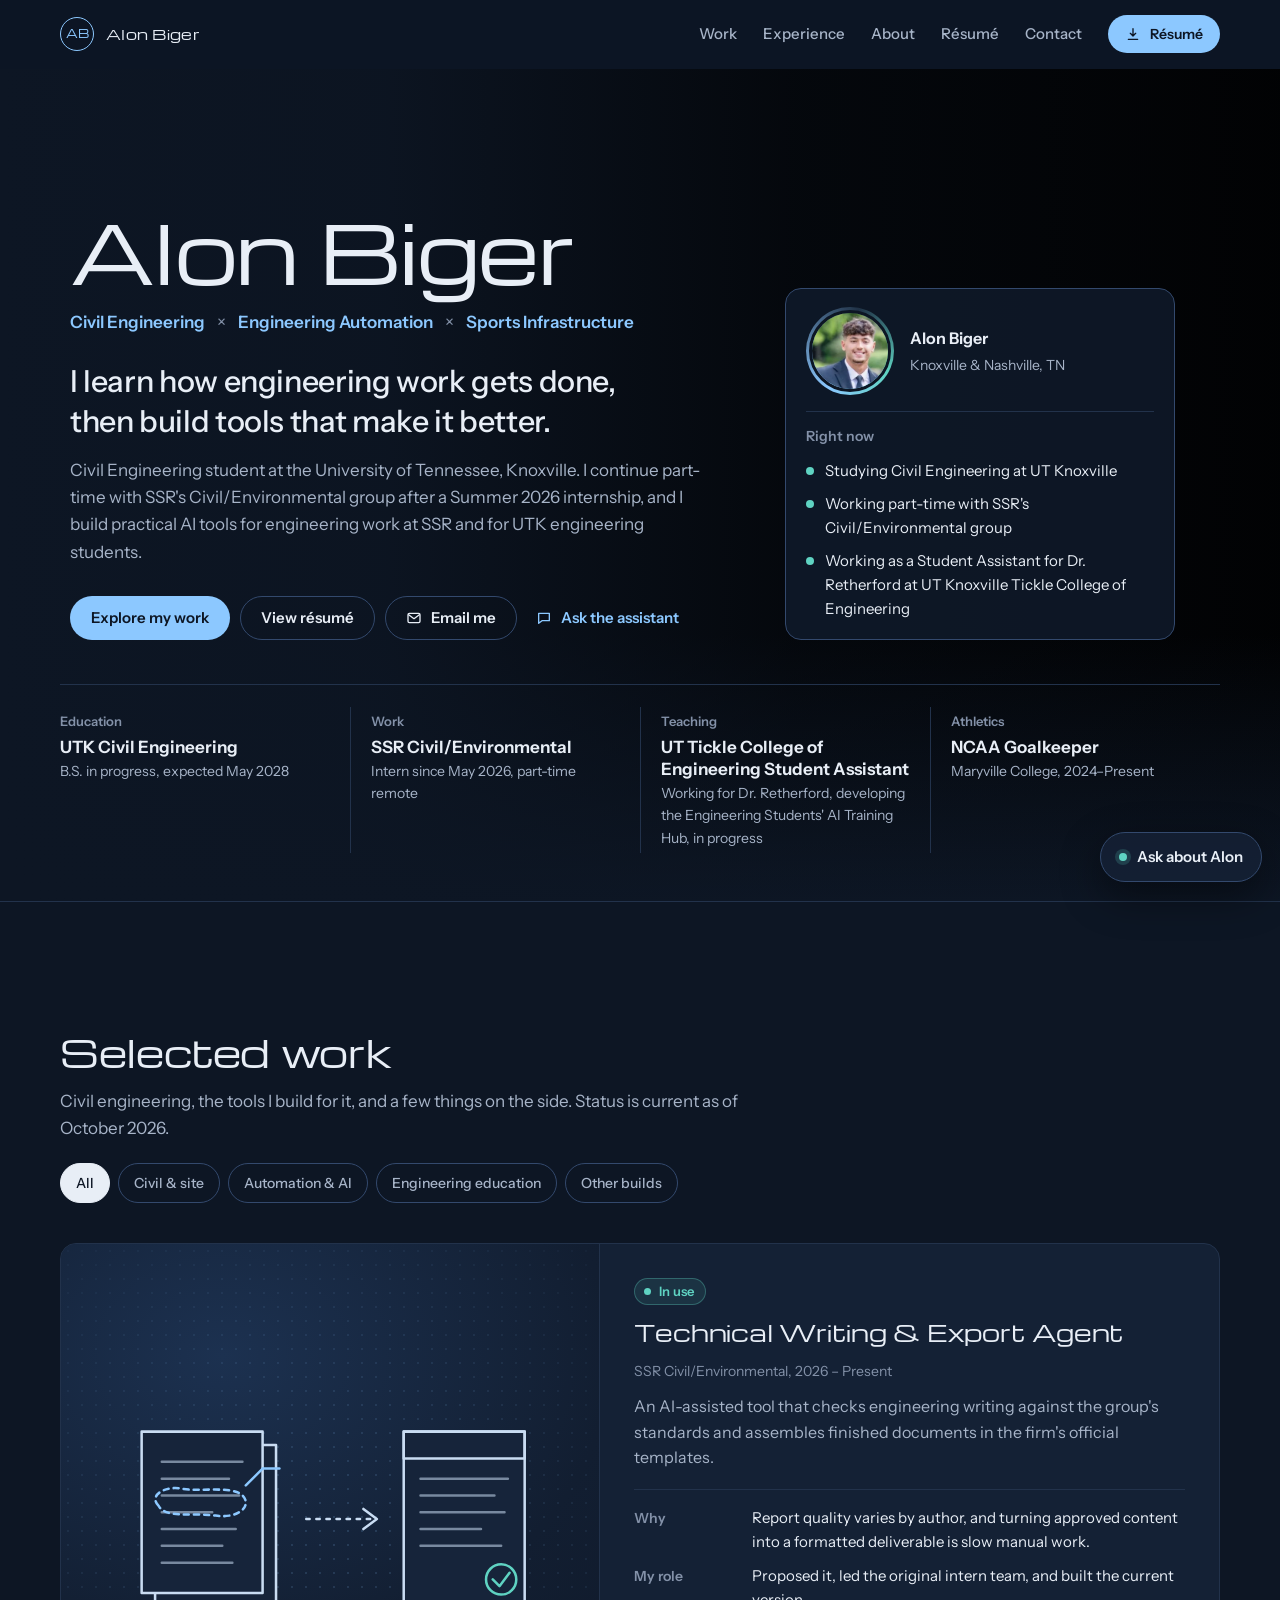
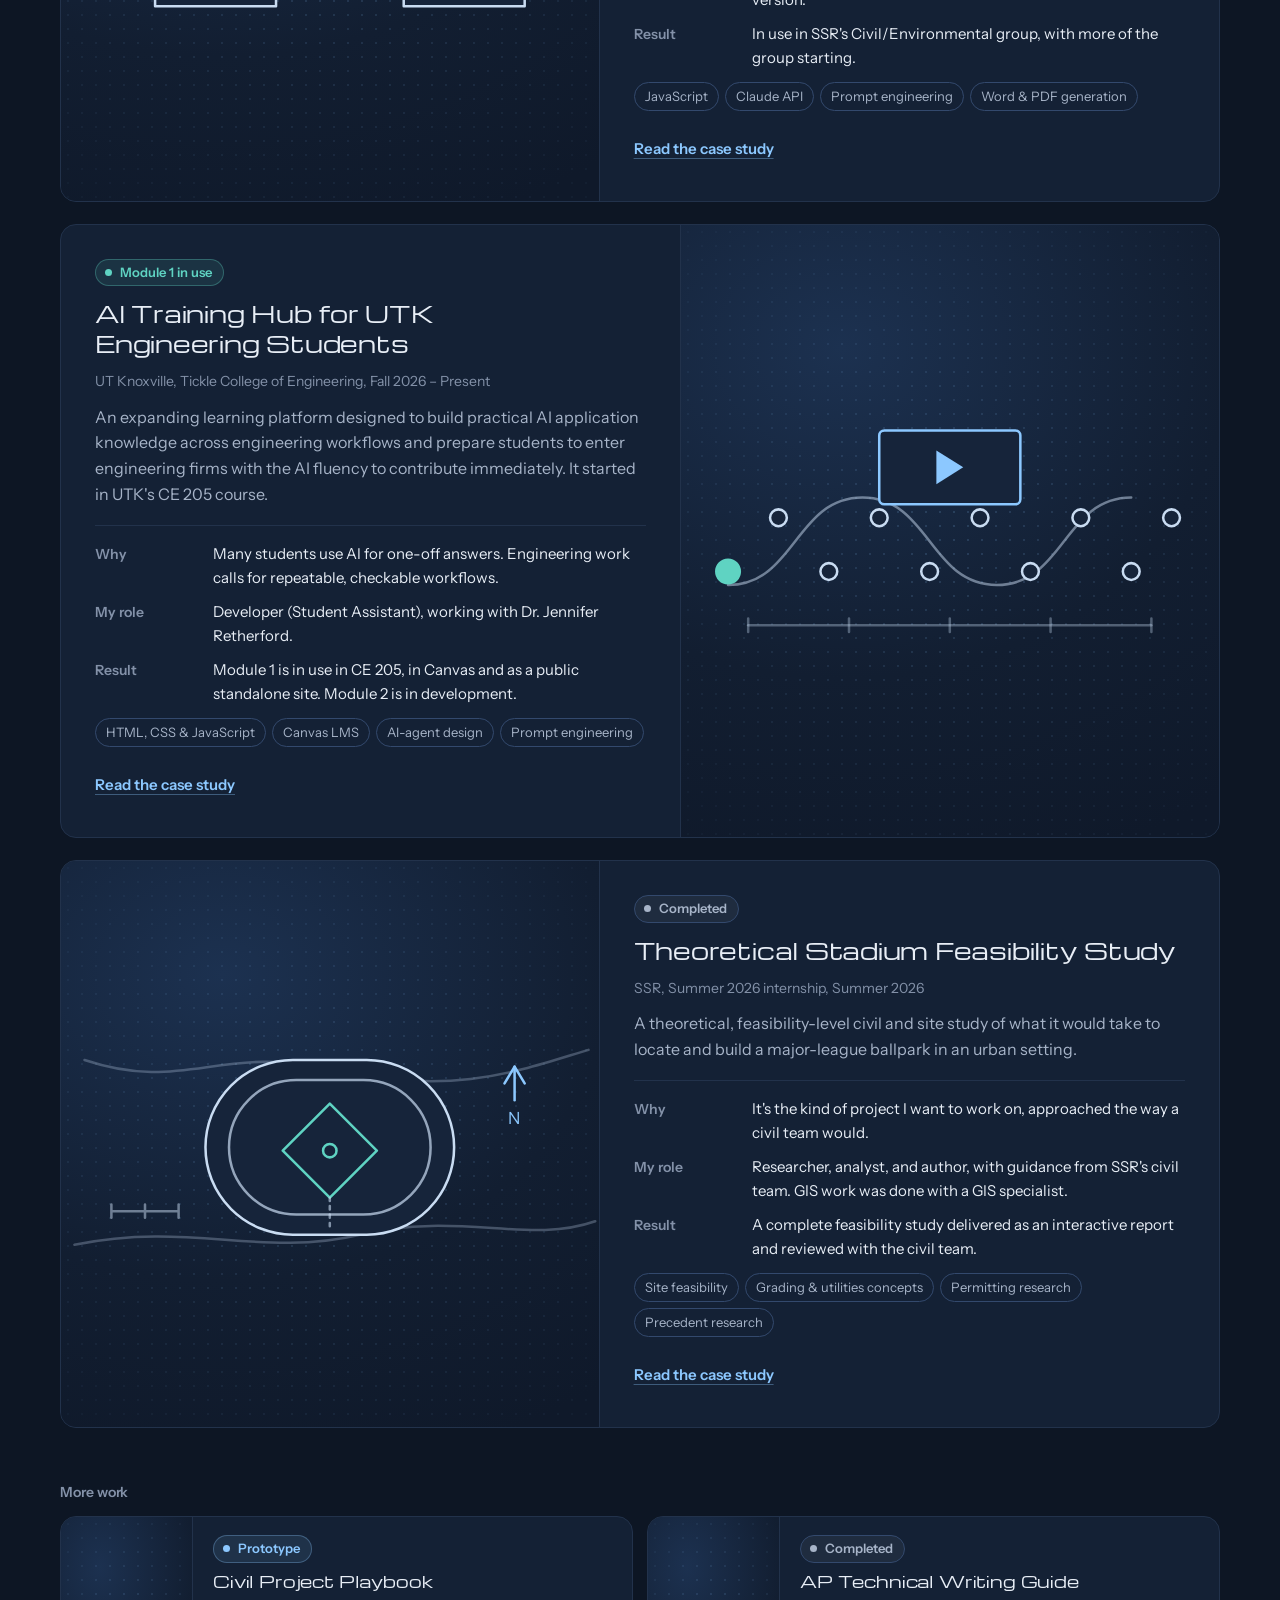
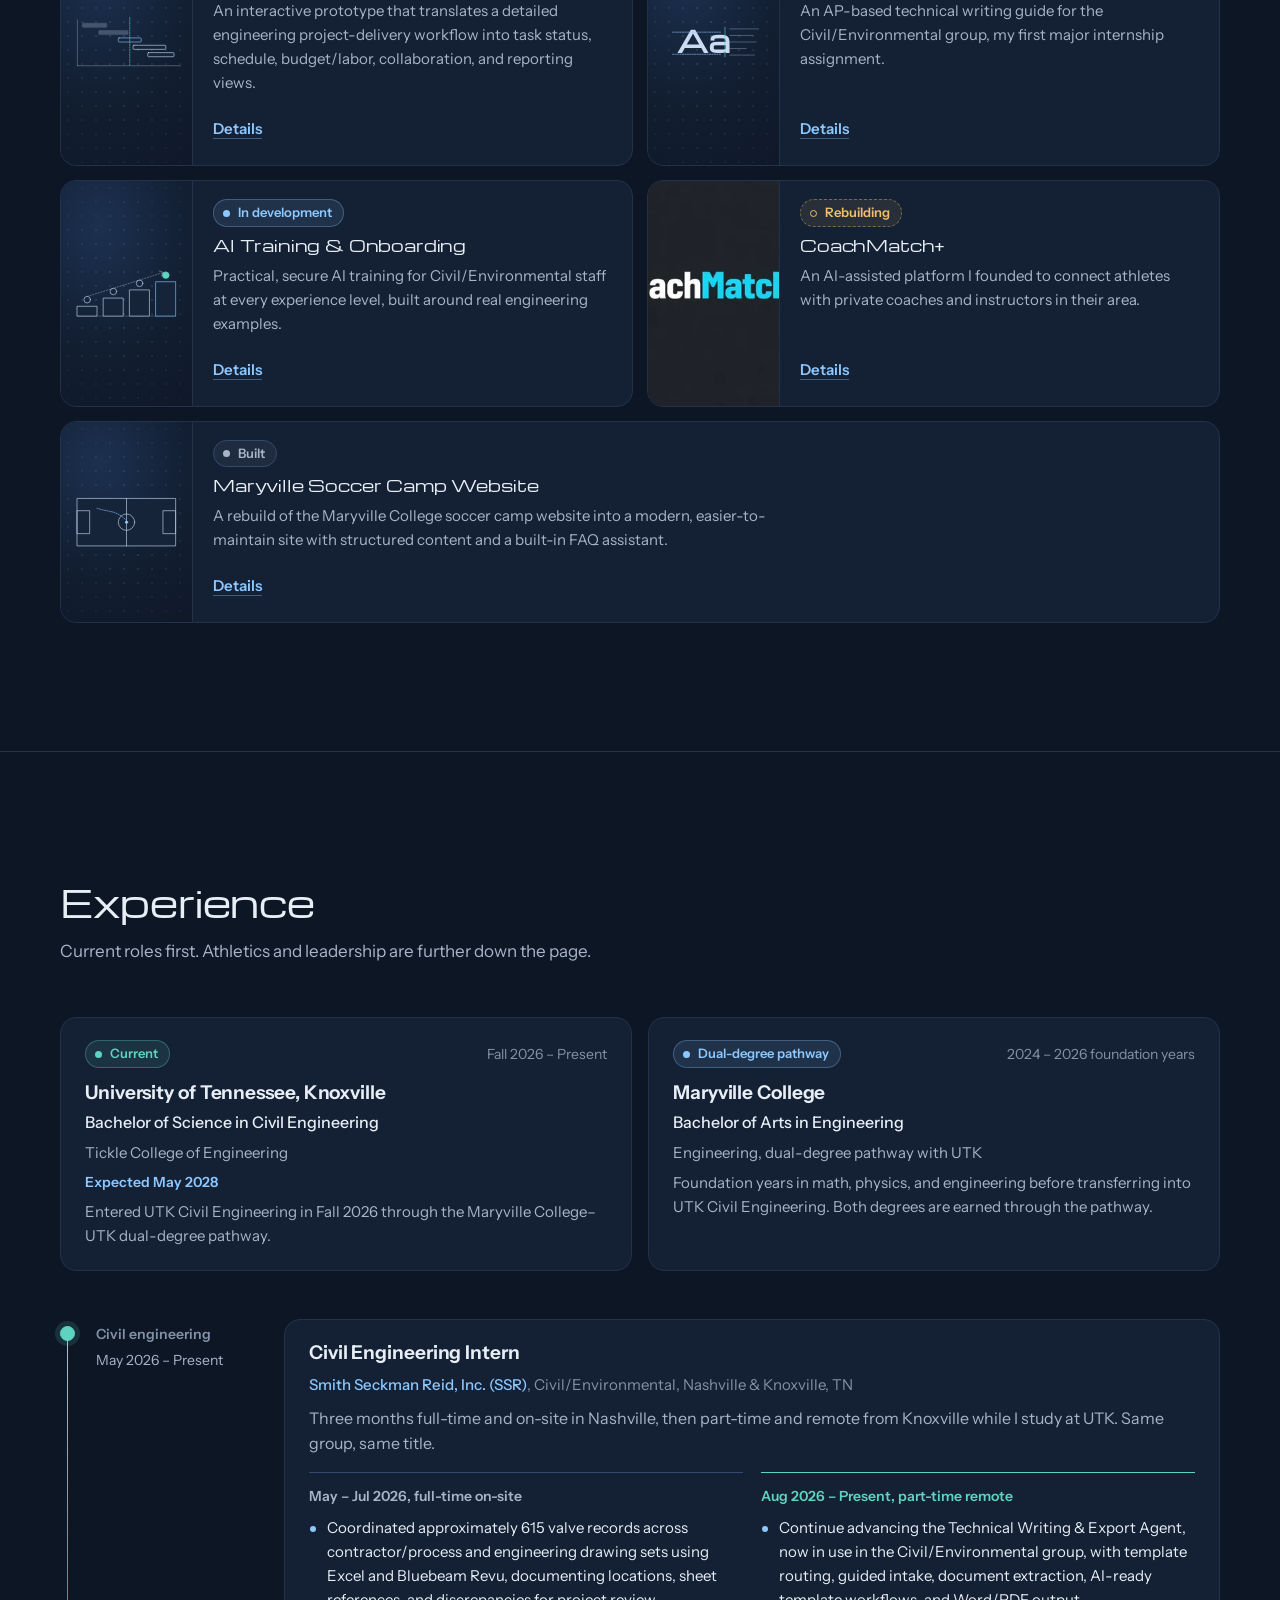
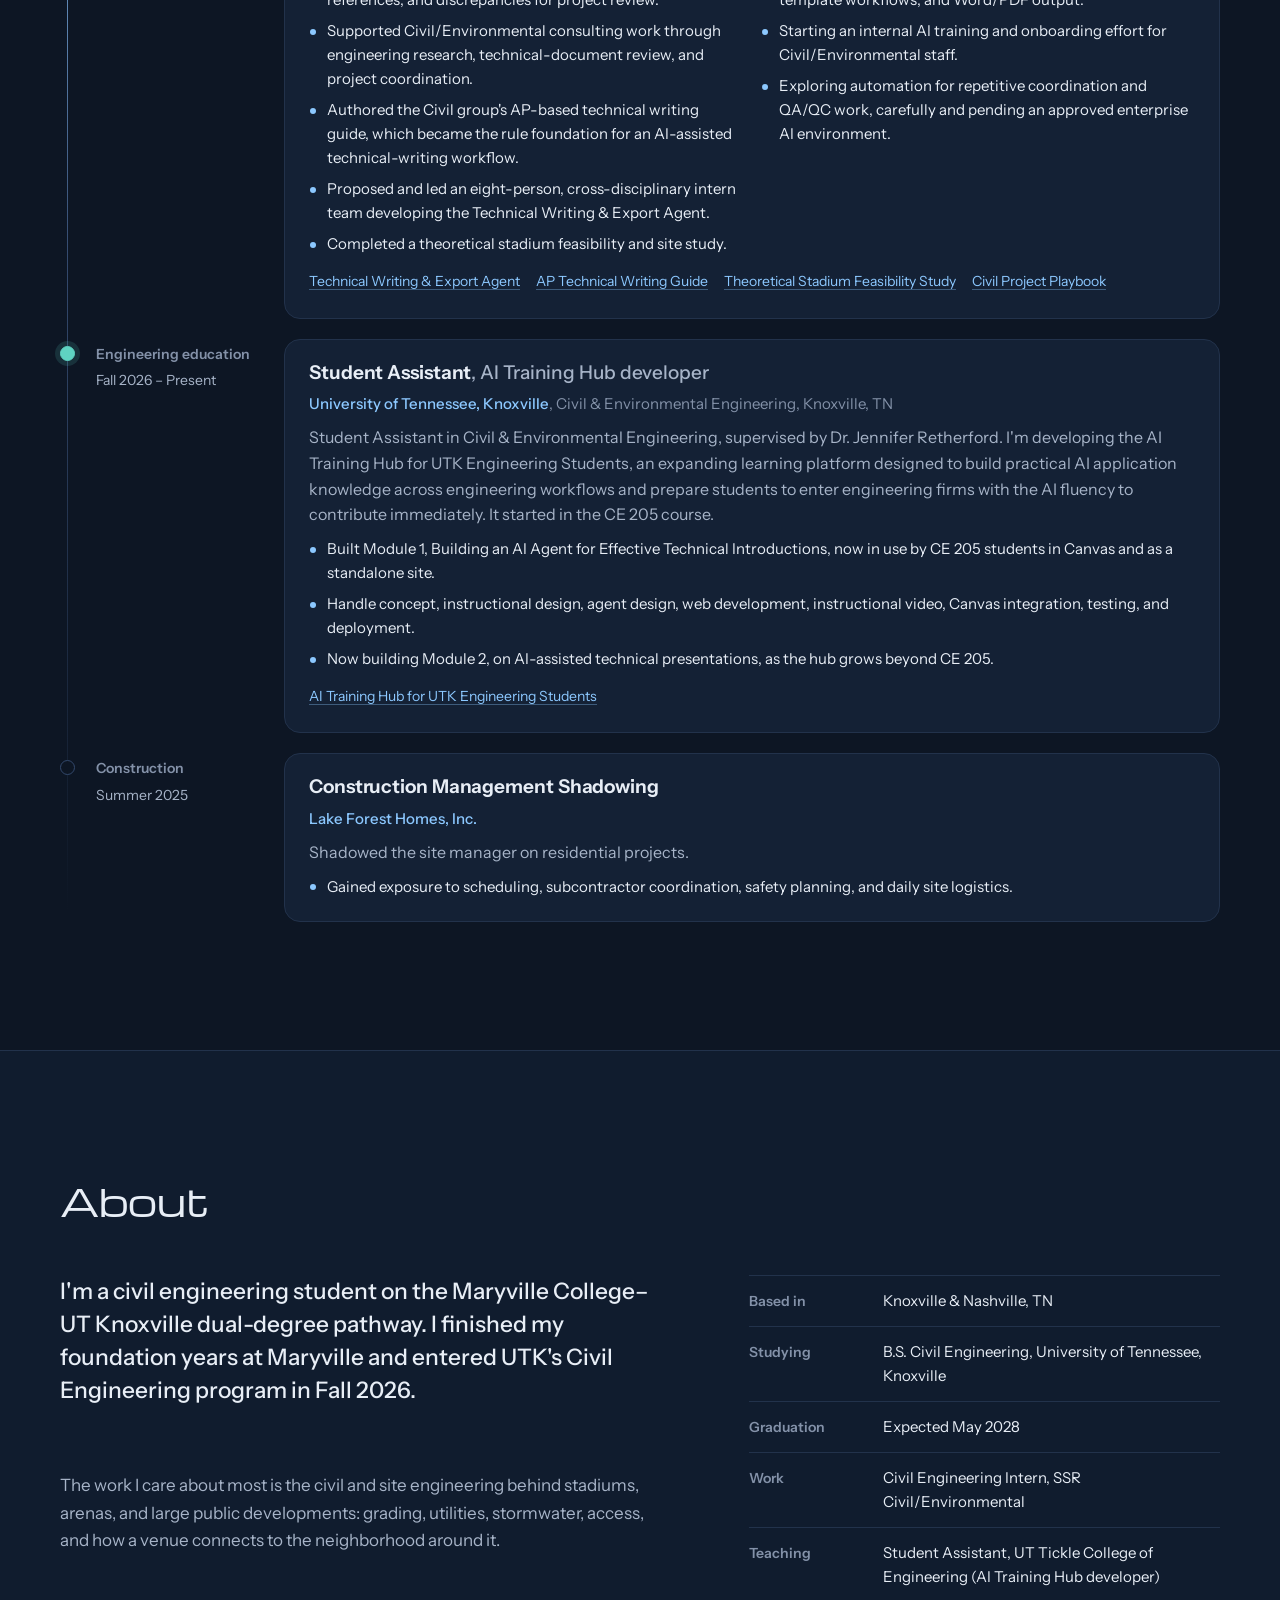
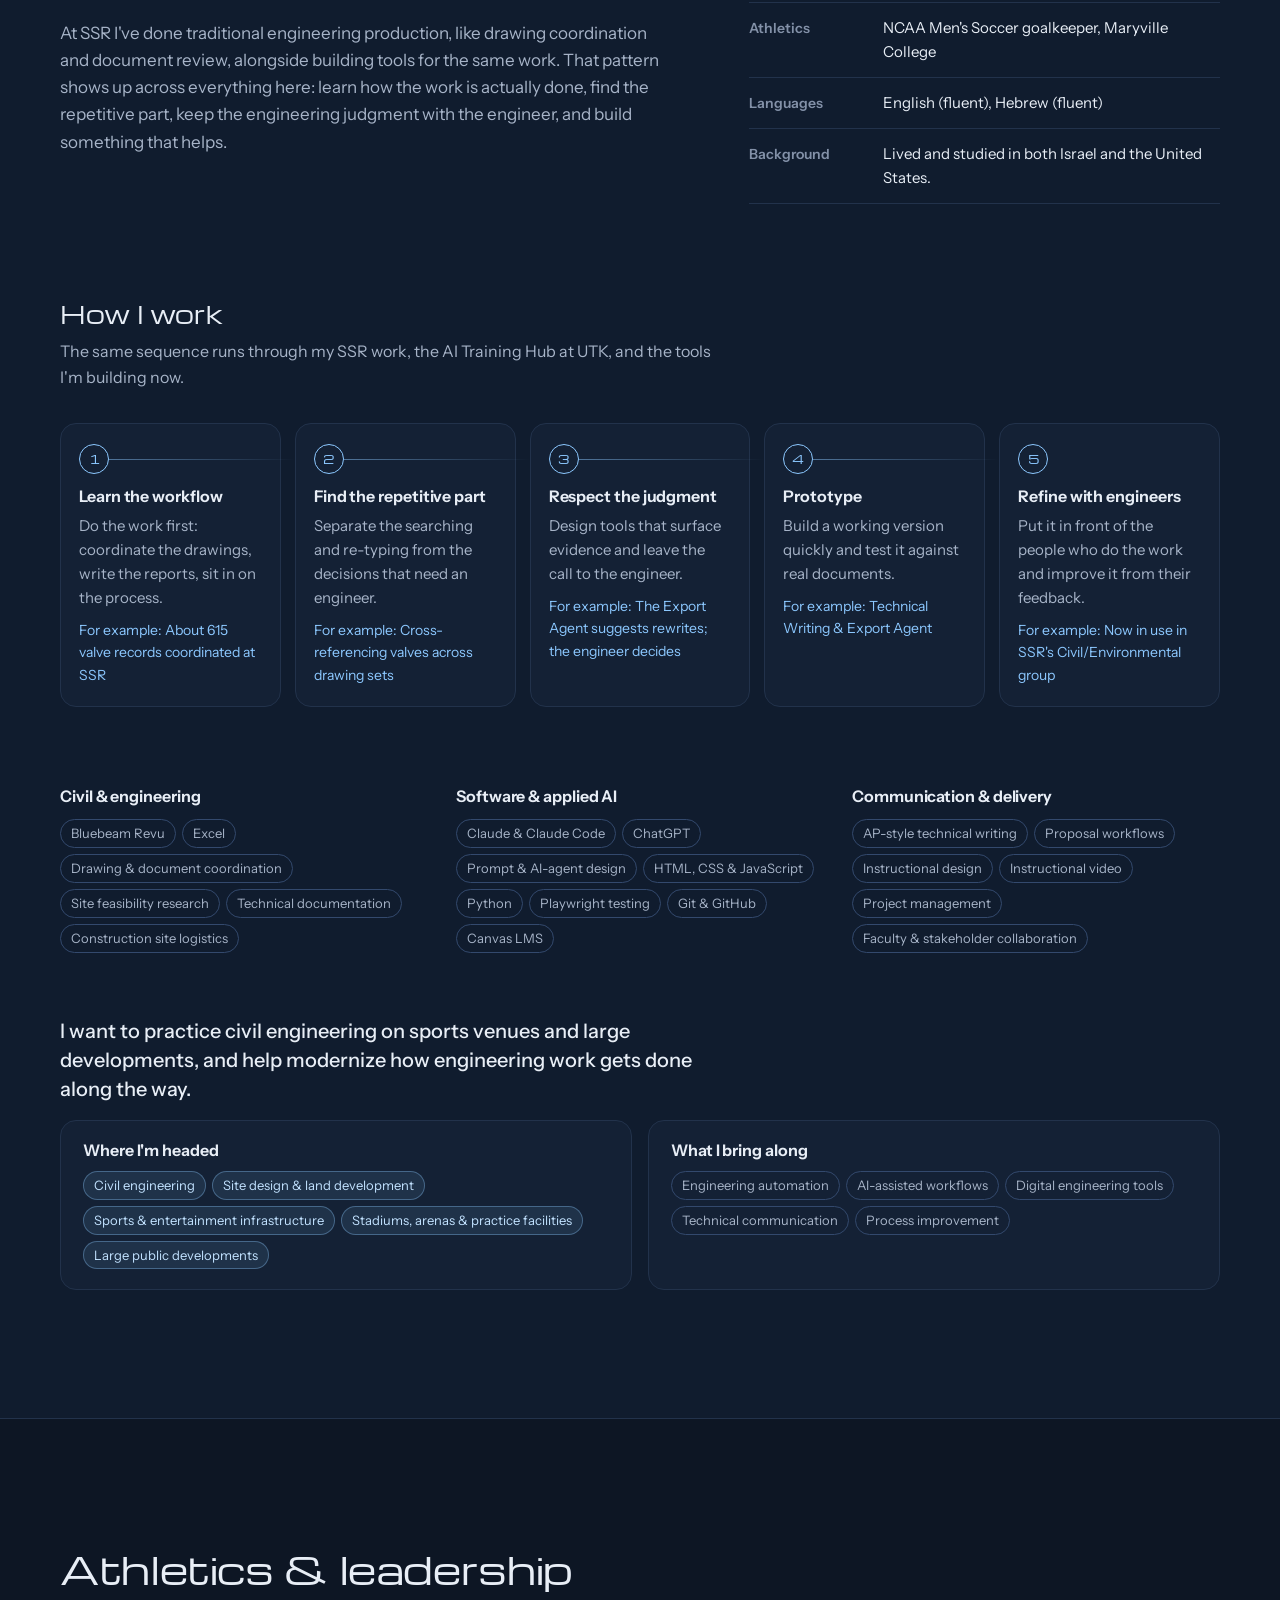
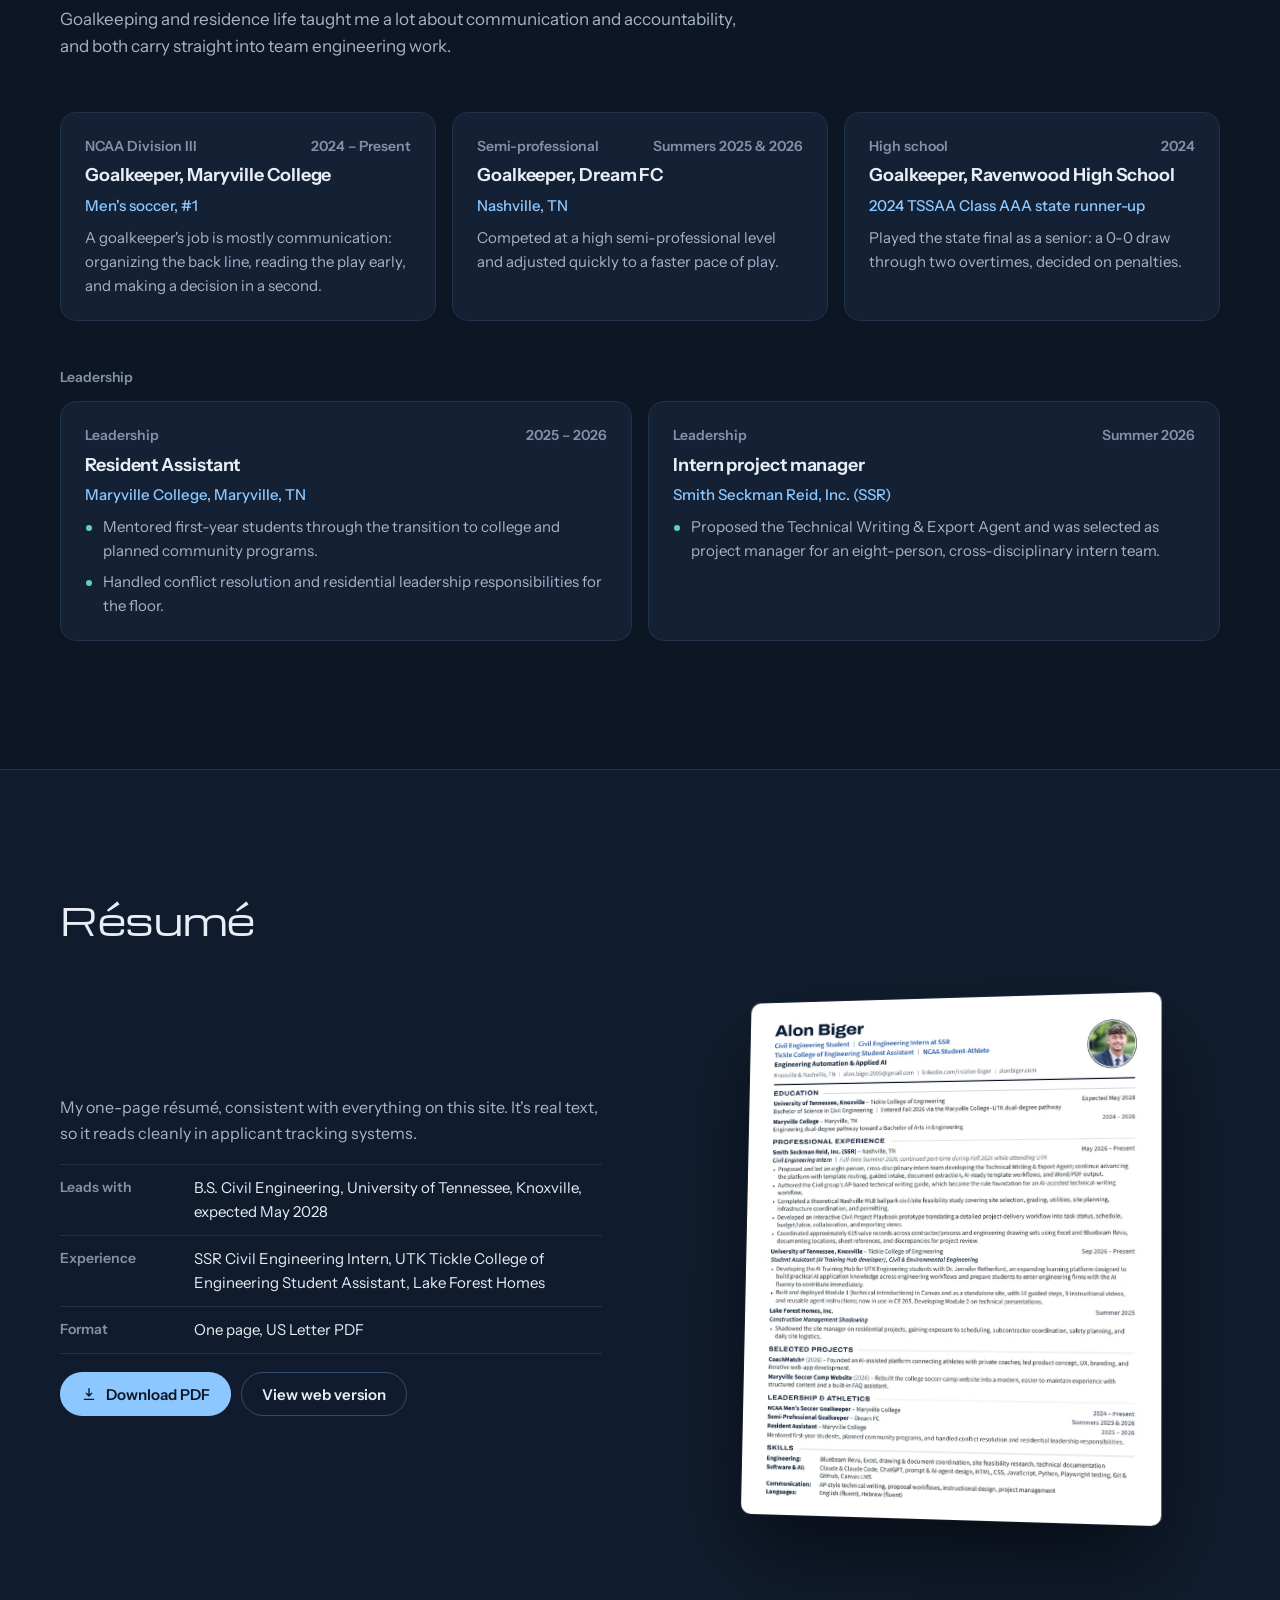
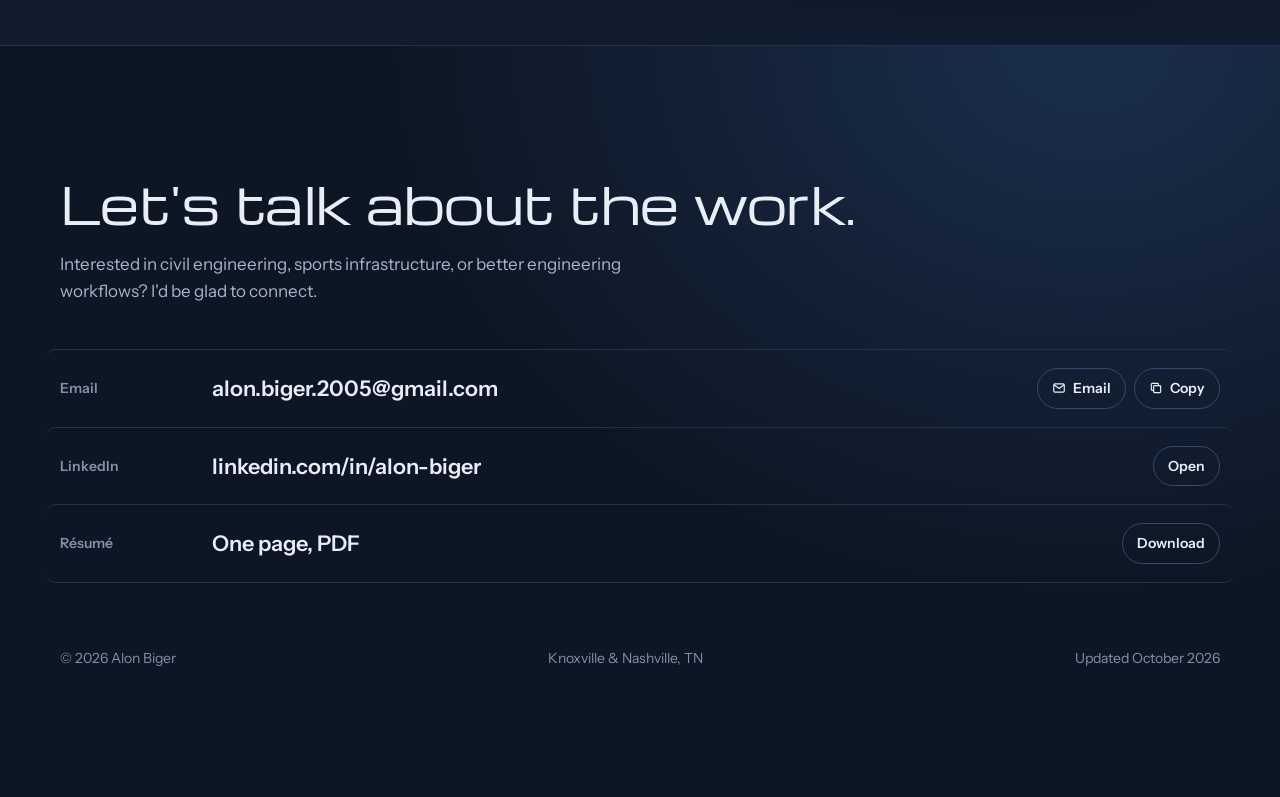
==== commit ae596b26: "Publish site from 0a5196f" ====
--- a/index.html
+++ b/index.html
@@ -1 +1 @@
-<!DOCTYPE html><html lang="en"><head><meta charset="utf-8"><meta name="viewport" content="width=device-width, initial-scale=1, viewport-fit=cover"><title>Alon Biger — Civil Engineering, Engineering Automation &amp; Sports Infrastructure</title><meta name="description" content="Alon Biger is a Civil Engineering student at UT Knoxville and a Civil Engineering Intern with SSR, building practical AI tools for engineering work and pursuing a career in site design and sports infrastructure."><link rel="canonical" href="https://alonbiger2005.github.io/"><meta name="theme-color" content="#0d1624"><meta name="color-scheme" content="dark"><meta property="og:type" content="profile"><meta property="og:title" content="Alon Biger — Civil Engineering, Engineering Automation &amp; Sports Infrastructure"><meta property="og:description" content="Alon Biger is a Civil Engineering student at UT Knoxville and a Civil Engineering Intern with SSR, building practical AI tools for engineering work and pursuing a career in site design and sports infrastructure."><meta property="og:url" content="https://alonbiger2005.github.io/"><meta property="og:image" content="https://alonbiger2005.github.io/og.png"><meta property="og:image:width" content="1200"><meta property="og:image:height" content="630"><meta name="twitter:card" content="summary_large_image"><link rel="icon" href="/favicon.svg" type="image/svg+xml"><link rel="preconnect" href="https://fonts.googleapis.com"><link rel="preconnect" href="https://fonts.gstatic.com" crossorigin><link rel="stylesheet" href="https://fonts.googleapis.com/css2?family=Instrument+Sans:wdth,wght@75..100,400..700&family=Michroma&display=swap"><script type="application/ld+json">{"@context":"https://schema.org","@type":"Person","name":"Alon Biger","url":"https://alonbiger2005.github.io/","email":"mailto:alon.biger.2005@gmail.com","jobTitle":"Civil Engineering Intern","worksFor":{"@type":"Organization","name":"Smith Seckman Reid, Inc."},"alumniOf":[{"@type":"CollegeOrUniversity","name":"University of Tennessee, Knoxville"},{"@type":"CollegeOrUniversity","name":"Maryville College"}],"knowsLanguage":["English","Hebrew"],"sameAs":["https://www.linkedin.com/in/alon-biger"]}</script><link rel="stylesheet" href="/_astro/index.BEukD8-2.css"></head><body><a class="skip" href="#main">Skip to content</a><header class="nav" id="nav"><div class="wrap nav-inner"><a class="brand" href="#top" aria-label="Alon Biger, back to top"><span class="brand-mark" aria-hidden="true">AB</span><span class="brand-name">Alon Biger</span></a><button class="nav-toggle" id="navToggle" type="button" aria-expanded="false" aria-controls="navMenu"><span class="bars" aria-hidden="true"><i></i><i></i></span> Menu</button><div class="nav-menu" id="navMenu"><nav aria-label="Primary"><ul class="nav-links"><li><a href="#work">Work</a></li><li><a href="#experience">Experience</a></li><li><a href="#about">About</a></li><li><a href="#resume">Résumé</a></li><li><a href="#contact">Contact</a></li></ul></nav><div class="nav-cta"><a class="btn btn-primary" href="/resume/Alon_Biger_Resume.pdf" download="Alon_Biger_Resume.pdf" data-resume-pdf><svg viewBox="0 0 24 24" fill="none" stroke="currentColor" stroke-width="2" stroke-linecap="round" stroke-linejoin="round" aria-hidden="true" focusable="false"><path d="M12 4v11m0 0 4-4m-4 4-4-4M5 20h14"></path></svg> Résumé</a></div></div></div></header><main id="main"><section class="hero" id="top" aria-labelledby="heroName"><canvas class="terrain" aria-hidden="true"></canvas><div class="hero-shade" aria-hidden="true"></div><div class="wrap hero-inner"><div><h1 id="heroName" data-in style="--i:0">Alon Biger</h1><p class="positioning" data-in style="--i:1"><span>Civil Engineering</span><span class="x" aria-hidden="true">×</span><span>Engineering Automation</span><span class="x" aria-hidden="true">×</span><span>Sports Infrastructure</span></p><p class="headline" data-in style="--i:2">I learn how engineering work gets done, then build tools that make it better.</p><p class="intro" data-in style="--i:3">Civil Engineering student at the University of Tennessee, Knoxville. I continue part-time with SSR&#39;s Civil/Environmental group after a Summer 2026 internship, and I build practical AI tools for engineering work at SSR and for UTK engineering students.</p><div class="hero-cta" data-in style="--i:4"><a class="btn btn-primary" href="#work">Explore my work</a><a class="btn btn-line" href="#resume">View résumé</a><button class="btn btn-ghost" type="button" data-assistant-open><svg viewBox="0 0 24 24" fill="none" stroke="currentColor" stroke-width="2" stroke-linecap="round" stroke-linejoin="round" aria-hidden="true" focusable="false"><path d="M4 5h16v11H9l-5 4V5Z"></path></svg> Ask the assistant</button></div></div><div class="hero-side" data-in style="--i:3"><div class="now-card"><figure class="portrait"><div class="frame"><img src="/_astro/headshot.BfD-DQCa_m1thg.webp" srcset="/_astro/headshot.BfD-DQCa_y4ljr.webp 200w, /_astro/headshot.BfD-DQCa_Z222qPO.webp 300w" alt="Alon Biger in a dark suit and tie, outdoors" sizes="88px" loading="eager" fetchpriority="high" decoding="async" width="600" height="600"></div><figcaption><b>Alon Biger</b><span>Knoxville &amp; Nashville, TN</span></figcaption></figure><h2>Right now</h2><ul><li><span class="pulse" aria-hidden="true"></span><span>Studying Civil Engineering at UT Knoxville</span></li><li><span class="pulse" aria-hidden="true"></span><span>Working part-time with SSR&#39;s Civil/Environmental group</span></li><li><span class="pulse" aria-hidden="true"></span><span>Working as a Student Assistant for Dr. Retherford at UT Knoxville Tickle College of Engineering</span></li></ul></div></div></div><div class="wrap"><dl class="proof" aria-label="At a glance"><div><dt>Education</dt><dd><div class="v">UTK Civil Engineering</div><div class="d">B.S. in progress, expected May 2028</div></dd></div><div><dt>Work</dt><dd><div class="v">SSR Civil/Environmental</div><div class="d">Intern since May 2026, part-time remote</div></dd></div><div><dt>Teaching</dt><dd><div class="v">UT Tickle College of Engineering Student Assistant</div><div class="d">Working for Dr. Retherford, developing the Engineering Students&#39; AI Training Hub, in progress</div></dd></div><div><dt>Athletics</dt><dd><div class="v">NCAA Goalkeeper</div><div class="d">Maryville College, 2024–Present</div></dd></div></dl></div></section><section class="section" id="work" aria-labelledby="workTitle" data-section="work"><div class="wrap"><div class="work-top"><header class="sec-head"><h2 id="workTitle">Selected work</h2><p class="lead">Civil engineering, the tools I build for it, and a few things on the side. Status is current as of October 2026.</p></header><div class="filters" role="group" aria-label="Filter projects"><button class="filter" type="button" data-filter="all" aria-pressed="true">All</button><button class="filter" type="button" data-filter="civil" aria-pressed="false">Civil &amp; site</button><button class="filter" type="button" data-filter="automation" aria-pressed="false">Automation &amp; AI</button><button class="filter" type="button" data-filter="education" aria-pressed="false">Engineering education</button><button class="filter" type="button" data-filter="ventures" aria-pressed="false">Other builds</button></div></div><p class="sr-only" id="filterStatus" aria-live="polite"></p><div class="work-grid t1"><article class="card feature" data-cats="automation civil" data-project="export-agent"><div class="art" aria-hidden="true"><svg viewBox="0 0 320 160" preserveAspectRatio="xMidYMid meet"><g fill="none" stroke="currentColor" stroke-width="1.5" stroke-linecap="round" stroke-linejoin="round"><rect x="56" y="34" width="72" height="96" fill="#16243a"></rect><rect x="48" y="26" width="72" height="96" fill="#16243a"></rect><path d="M60 44h48M60 54h40M60 64h46M60 74h30M60 84h44M60 94h36M60 104h42" opacity=".55"></path><g class="acc"><path d="M58 70c-6-6 4-12 14-10s30-2 36 4-2 14-16 12-30 2-34-6Z" stroke-dasharray="3 3"></path><path d="M110 58l10-10"></path><path d="M120 48h10"></path></g><path d="M146 78h40" stroke-dasharray="2 4"></path><path d="M180 72l8 6-8 6"></path><rect x="204" y="26" width="72" height="104" fill="#16243a"></rect><rect x="204" y="26" width="72" height="16"></rect><path d="M214 54h52M214 64h44M214 74h50M214 84h36M214 94h48" opacity=".55"></path><g class="acc2"><circle cx="262" cy="114" r="9"></circle><path d="m257 114 4 4 6-8"></path></g></g></svg></div><div class="body"><span class="badge" data-s="in-use">In use</span><h3>Technical Writing &amp; Export Agent</h3><p class="meta">SSR Civil/Environmental, 2026 – Present</p><p class="sum">An AI-assisted tool that checks engineering writing against the group&#39;s standards and assembles finished documents in the firm&#39;s official templates.</p><dl class="facts"><div><dt>Why</dt><dd>Report quality varies by author, and turning approved content into a formatted deliverable is slow manual work.</dd></div><div><dt>My role</dt><dd>Proposed it, led the original intern team, and built the current version.</dd></div><div><dt>Result</dt><dd>In use in SSR&#39;s Civil/Environmental group, with more of the group starting.</dd></div></dl><ul class="chips" aria-label="Tools"><li>JavaScript</li><li>Claude API</li><li>Prompt engineering</li><li>Word &amp; PDF generation</li></ul><div class="foot"><button class="open-case" type="button" data-open-project="export-agent" aria-haspopup="dialog">Read the case study</button></div></div></article><article class="card feature" data-cats="education automation" data-project="ai-training-hub"><div class="art" aria-hidden="true"><svg viewBox="0 0 320 160" preserveAspectRatio="xMidYMid meet"><g fill="none" stroke="currentColor" stroke-width="1.5" stroke-linecap="round" stroke-linejoin="round"><path d="M28 112c40 0 40-52 80-52s40 52 80 52 40-52 80-52" opacity=".5"></path><circle cx="28" cy="104" r="7" class="acc2" fill="currentColor"></circle><circle cx="58" cy="72" r="5" class fill="#16243a"></circle><circle cx="88" cy="104" r="5" class fill="#16243a"></circle><circle cx="118" cy="72" r="5" class fill="#16243a"></circle><circle cx="148" cy="104" r="5" class fill="#16243a"></circle><circle cx="178" cy="72" r="5" class fill="#16243a"></circle><circle cx="208" cy="104" r="5" class fill="#16243a"></circle><circle cx="238" cy="72" r="5" class fill="#16243a"></circle><circle cx="268" cy="104" r="5" class fill="#16243a"></circle><circle cx="292" cy="72" r="5" class fill="#16243a"></circle><g class="acc"><rect x="118" y="20" width="84" height="44" rx="3" fill="#16243a"></rect><path d="M152 32v20l16-10Z" fill="currentColor" stroke="none"></path></g><path d="M40 136h240" opacity=".35"></path><path d="M40 132v8M100 132v8M160 132v8M220 132v8M280 132v8" opacity=".35"></path></g></svg></div><div class="body"><span class="badge" data-s="in-use">Module 1 in use</span><h3>AI Training Hub for UTK Engineering Students</h3><p class="meta">UT Knoxville, Tickle College of Engineering, Fall 2026 – Present</p><p class="sum">An expanding learning platform designed to build practical AI application knowledge across engineering workflows and prepare students to enter engineering firms with the AI fluency to contribute immediately. It started in UTK&#39;s CE 205 course.</p><dl class="facts"><div><dt>Why</dt><dd>Many students use AI for one-off answers. Engineering work calls for repeatable, checkable workflows.</dd></div><div><dt>My role</dt><dd>Developer (Student Assistant), working with Dr. Jennifer Retherford.</dd></div><div><dt>Result</dt><dd>Module 1 is in use in CE 205, in Canvas and as a public standalone site. Module 2 is in development.</dd></div></dl><ul class="chips" aria-label="Tools"><li>HTML, CSS &amp; JavaScript</li><li>Canvas LMS</li><li>AI-agent design</li><li>Prompt engineering</li></ul><div class="foot"><button class="open-case" type="button" data-open-project="ai-training-hub" aria-haspopup="dialog">Read the case study</button></div></div></article><article class="card feature" data-cats="civil" data-project="stadium-study"><div class="art" aria-hidden="true"><svg viewBox="0 0 320 160" preserveAspectRatio="xMidYMid meet"><g fill="none" stroke="currentColor" stroke-width="1.5" stroke-linecap="round" stroke-linejoin="round"><path d="M14 30c60 20 80-10 150 6s110 0 150-12" opacity=".28"></path><path d="M8 140c70-14 110 8 170-6s100 6 140-8" opacity=".28"></path><rect x="86" y="30" width="148" height="104" rx="52" fill="#16243a"></rect><rect x="100" y="42" width="120" height="80" rx="40" opacity=".7"></rect><g class="acc2"><path d="M160 112 132 84l28-28 28 28Z"></path><circle cx="160" cy="84" r="4"></circle></g><path d="M160 112v18" opacity=".6" stroke-dasharray="2 3"></path><g class="acc"><path d="M270 34v20"></path><path d="m264 44 6-10 6 10"></path><text x="266" y="68" font-size="10" font-family="var(--ff-mono)" fill="currentColor" stroke="none">N</text></g><path d="M30 120h40M30 116v8M50 116v8M70 116v8" opacity=".5"></path></g></svg></div><div class="body"><span class="badge" data-s="completed">Completed</span><h3>Theoretical Stadium Feasibility Study</h3><p class="meta">SSR, Summer 2026 internship, Summer 2026</p><p class="sum">A theoretical, feasibility-level civil and site study of what it would take to locate and build a major-league ballpark in an urban setting.</p><dl class="facts"><div><dt>Why</dt><dd>It&#39;s the kind of project I want to work on, approached the way a civil team would.</dd></div><div><dt>My role</dt><dd>Researcher, analyst, and author, with guidance from SSR&#39;s civil team. GIS work was done with a GIS specialist.</dd></div><div><dt>Result</dt><dd>A complete feasibility study delivered as an interactive report and reviewed with the civil team.</dd></div></dl><ul class="chips" aria-label="Tools"><li>Site feasibility</li><li>Grading &amp; utilities concepts</li><li>Permitting research</li><li>Precedent research</li></ul><div class="foot"><button class="open-case" type="button" data-open-project="stadium-study" aria-haspopup="dialog">Read the case study</button></div></div></article></div><h3 class="sub-head">More work</h3><div class="work-grid t2"><article class="card compact" data-cats="automation civil" data-project="project-playbook"><div class="art" aria-hidden="true"><svg viewBox="0 0 320 160" preserveAspectRatio="xMidYMid meet"><g fill="none" stroke="currentColor" stroke-width="1.5" stroke-linecap="round" stroke-linejoin="round"><path d="M40 28v112M40 140h252" opacity=".5"></path><rect x="52" y="36" width="60" height="10" rx="2" class fill="currentColor" opacity="0.25"></rect><rect x="92" y="54" width="72" height="10" rx="2" class fill="currentColor" opacity="0.25"></rect><rect x="140" y="72" width="56" height="10" rx="2" class="acc" fill="#16243a" opacity="1"></rect><rect x="176" y="90" width="80" height="10" rx="2" class fill="#16243a" opacity="1"></rect><rect x="212" y="108" width="64" height="10" rx="2" class fill="#16243a" opacity="1"></rect><path class="acc2" d="M168 22v118" stroke-dasharray="3 3"></path></g></svg></div><div class="body"><span class="badge" data-s="prototype">Prototype</span><h3>Civil Project Playbook</h3><p class="sum">An interactive prototype that translates a detailed engineering project-delivery workflow into task status, schedule, budget/labor, collaboration, and reporting views.</p><div class="foot"><button class="open-case" type="button" data-open-project="project-playbook" aria-haspopup="dialog">Details</button></div></div></article><article class="card compact" data-cats="civil" data-project="writing-guide"><div class="art" aria-hidden="true"><svg viewBox="0 0 320 160" preserveAspectRatio="xMidYMid meet"><g fill="none" stroke="currentColor" stroke-width="1.5" stroke-linecap="round" stroke-linejoin="round"><text x="70" y="108" font-size="72" font-family="var(--ff-display)" font-weight="700" fill="currentColor" stroke="none">Aa</text><path d="M60 112h120M60 58h120" class="acc" stroke-dasharray="3 3"></path><path d="M200 50h70M200 66h56M200 82h64M200 98h40M200 114h60" opacity=".5"></path><g class="acc2"><path d="M188 46v72"></path></g></g></svg></div><div class="body"><span class="badge" data-s="completed">Completed</span><h3>AP Technical Writing Guide</h3><p class="sum">An AP-based technical writing guide for the Civil/Environmental group, my first major internship assignment.</p><div class="foot"><button class="open-case" type="button" data-open-project="writing-guide" aria-haspopup="dialog">Details</button></div></div></article><article class="card compact" data-cats="automation education" data-project="ssr-ai-training"><div class="art" aria-hidden="true"><svg viewBox="0 0 320 160" preserveAspectRatio="xMidYMid meet"><g fill="none" stroke="currentColor" stroke-width="1.5" stroke-linecap="round" stroke-linejoin="round"><path d="M40 136h240" opacity=".35"></path><g><rect x="40" y="112" width="48" height="24" fill="#16243a" class></rect><circle cx="64" cy="96" r="8" class fill="#16243a"></circle></g><g><rect x="104" y="92" width="48" height="44" fill="#16243a" class></rect><circle cx="128" cy="76" r="8" class fill="#16243a"></circle></g><g><rect x="168" y="72" width="48" height="64" fill="#16243a" class></rect><circle cx="192" cy="56" r="8" class fill="#16243a"></circle></g><g><rect x="232" y="52" width="48" height="84" fill="#16243a" class="acc"></rect><circle cx="256" cy="36" r="8" class="acc2" fill="currentColor"></circle></g><path d="M64 88 128 68 192 48 248 30" stroke-dasharray="3 4" opacity=".6"></path><path d="m240 26 10 3-5 9" opacity=".6"></path></g></svg></div><div class="body"><span class="badge" data-s="in-dev">In development</span><h3>AI Training &amp; Onboarding</h3><p class="sum">Practical, secure AI training for Civil/Environmental staff at every experience level, built around real engineering examples.</p><div class="foot"><button class="open-case" type="button" data-open-project="ssr-ai-training" aria-haspopup="dialog">Details</button></div></div></article><article class="card compact" data-cats="ventures" data-project="coachmatch"><div class="art" aria-hidden="true"><img src="/_astro/coachmatch-logo.DgLW-Ddq_Z1kgfBD.webp" alt loading="lazy" decoding="async" width="480" height="320"></div><div class="body"><span class="badge" data-s="rebuilding">Rebuilding</span><h3>CoachMatch+</h3><p class="sum">An AI-assisted platform I founded to connect athletes with private coaches and instructors in their area.</p><div class="foot"><button class="open-case" type="button" data-open-project="coachmatch" aria-haspopup="dialog">Details</button></div></div></article><article class="card compact" data-cats="ventures" data-project="soccer-camp"><div class="art" aria-hidden="true"><svg viewBox="0 0 320 160" preserveAspectRatio="xMidYMid meet"><g fill="none" stroke="currentColor" stroke-width="1.5" stroke-linecap="round" stroke-linejoin="round"><rect x="40" y="22" width="240" height="116" fill="#16243a"></rect><path d="M160 22v116"></path><circle cx="160" cy="80" r="20"></circle><rect x="40" y="52" width="30" height="56"></rect><rect x="250" y="52" width="30" height="56"></rect><g class="acc"><path d="M88 46c30 10 46 4 72 30" stroke-dasharray="3 3"></path><circle cx="160" cy="80" r="3" fill="currentColor"></circle></g></g></svg></div><div class="body"><span class="badge" data-s="completed">Built</span><h3>Maryville Soccer Camp Website</h3><p class="sum">A rebuild of the Maryville College soccer camp website into a modern, easier-to-maintain site with structured content and a built-in FAQ assistant.</p><div class="foot"><button class="open-case" type="button" data-open-project="soccer-camp" aria-haspopup="dialog">Details</button></div></div></article></div></div></section><dialog class="case" id="project-export-agent" aria-labelledby="case-export-agent-title" data-project-dialog="export-agent"><div class="case-head"><p class="meta">SSR Civil/Environmental, 2026 – Present</p><div><span class="badge" data-s="in-use">In use</span></div><h2 id="case-export-agent-title">Technical Writing &amp; Export Agent</h2><p class="sum">An AI-assisted tool that checks engineering writing against the group&#39;s standards and assembles finished documents in the firm&#39;s official templates.</p><button class="case-close" type="button" data-close-dialog aria-label="Close case study"><svg viewBox="0 0 24 24" fill="none" stroke="currentColor" stroke-width="2" stroke-linecap="round" stroke-linejoin="round" aria-hidden="true" focusable="false"><path d="M18 6 6 18M6 6l12 12"></path></svg></button></div><div class="case-body"><div class="case-summary"><div><div class="k">My role</div><div class="v">Proposed it, led the original intern team, and built the current version.</div></div><div><div class="k">Result</div><div class="v">In use in SSR&#39;s Civil/Environmental group, with more of the group starting.</div></div><div><div class="k">Status</div><div class="v">In use</div></div></div><section class="case-sec"><h3>Challenge</h3><div><p>Engineering documents have two separate problems: is the writing right, and is the document put together right? Both take experienced people&#39;s time.</p></div></section><section class="case-sec"><h3>Origin</h3><div><p>In Summer 2026 I proposed the concept and was selected as project manager for an eight-person, cross-disciplinary intern team that built the first version.</p></div></section><section class="case-sec"><h3>What I built</h3><div><ul><li>A writing agent that reviews drafts against the group&#39;s style standards and suggests rewrites that keep the technical meaning.</li><li>An export agent that guides the user through what a document needs and produces it in the correct official template, as Word or PDF.</li><li>Checks for consistency before anything is exported.</li><li>The current version adds template routing, guided intake, document extraction, and AI-ready template workflows, with Word/PDF output.</li></ul></div></section><section class="case-sec"><h3>Where it is now</h3><div><p>After the internship I kept developing it, focused on SSR&#39;s Civil/Environmental group as a realistic place to put it to work. It is now in use in the group, and more people are starting to use it.</p></div></section><section class="case-sec"><h3>What I learned</h3><div><p>The hard part isn&#39;t the AI. It&#39;s understanding exactly how engineers write and assemble documents, and building something that fits that process instead of adding steps.</p></div></section><section class="case-sec"><h3>Tools & methods</h3><ul class="chips"><li>JavaScript</li><li>Claude API</li><li>Prompt engineering</li><li>Word &amp; PDF generation</li><li>Playwright testing</li></ul></section><p class="note"><svg viewBox="0 0 24 24" fill="none" stroke="currentColor" stroke-width="2" stroke-linecap="round" stroke-linejoin="round" aria-hidden="true" focusable="false"><circle cx="12" cy="12" r="9"></circle><path d="M12 11v5m0-8h.01"></path></svg><span>Described at a high level only. No SSR templates, internal standards, or client information are shown.</span></p><div class="case-actions"><button class="btn btn-line" type="button" data-close-dialog>Back to work</button><button class="btn btn-ghost case-ask" type="button" data-assistant-open><svg viewBox="0 0 24 24" fill="none" stroke="currentColor" stroke-width="2" stroke-linecap="round" stroke-linejoin="round" aria-hidden="true" focusable="false"><path d="M4 5h16v11H9l-5 4V5Z"></path></svg> Ask about this project</button></div></div></dialog><dialog class="case" id="project-ai-training-hub" aria-labelledby="case-ai-training-hub-title" data-project-dialog="ai-training-hub"><div class="case-head"><p class="meta">UT Knoxville, Tickle College of Engineering, Fall 2026 – Present</p><div><span class="badge" data-s="in-use">Module 1 in use</span></div><h2 id="case-ai-training-hub-title">AI Training Hub for UTK Engineering Students</h2><p class="sum">An expanding learning platform designed to build practical AI application knowledge across engineering workflows and prepare students to enter engineering firms with the AI fluency to contribute immediately. It started in UTK&#39;s CE 205 course.</p><button class="case-close" type="button" data-close-dialog aria-label="Close case study"><svg viewBox="0 0 24 24" fill="none" stroke="currentColor" stroke-width="2" stroke-linecap="round" stroke-linejoin="round" aria-hidden="true" focusable="false"><path d="M18 6 6 18M6 6l12 12"></path></svg></button></div><div class="case-body"><div class="case-summary"><div><div class="k">My role</div><div class="v">Developer (Student Assistant), working with Dr. Jennifer Retherford.</div></div><div><div class="k">Result</div><div class="v">Module 1 is in use in CE 205, in Canvas and as a public standalone site. Module 2 is in development.</div></div><div><div class="k">Status</div><div class="v">Module 1 in use</div></div></div><section class="case-sec"><h3>Challenge</h3><div><p>Students reach for AI to get a quick answer, not to build a tool they can test and trust. The goal is to teach the professional version: design an agent, test it, and improve it.</p></div></section><section class="case-sec"><h3>Collaboration</h3><div><p>A faculty-directed initiative in UTK&#39;s Civil &amp; Environmental Engineering department, led by Dr. Jennifer Retherford, Teaching Professor. I&#39;m the developer, employed as a Student Assistant: concept, instructional design, agent design, web development, video, Canvas integration, testing, and deployment.</p></div></section><section class="case-sec"><h3>Module 1: technical introductions (CE 205)</h3><div><ul><li>Building an AI Agent for Effective Technical Introductions: a 10-step guided sequence.</li><li>9 instructional videos, audio summaries, copyable agent instructions, and practice activities.</li><li>Aligned with the course&#39;s technical-communication framework.</li><li>Runs inside Canvas and as a standalone site.</li></ul></div></section><section class="case-sec"><h3>What&#39;s next</h3><div><p>Module 2, an AI agent for engineering technical presentations, is in development. The plan is to grow the hub from CE 205 into AI training for engineering students across the Tickle College of Engineering.</p></div></section><section class="case-sec"><h3>What I learned</h3><div><p>Teaching a workflow takes more structure than using one. Every step has to be clear enough for a student to follow alone.</p></div></section><section class="case-sec"><h3>Tools & methods</h3><ul class="chips"><li>HTML, CSS &amp; JavaScript</li><li>Canvas LMS</li><li>AI-agent design</li><li>Prompt engineering</li><li>Instructional design</li><li>Video production</li></ul></section><p class="note"><svg viewBox="0 0 24 24" fill="none" stroke="currentColor" stroke-width="2" stroke-linecap="round" stroke-linejoin="round" aria-hidden="true" focusable="false"><circle cx="12" cy="12" r="9"></circle><path d="M12 11v5m0-8h.01"></path></svg><span>Measured learning outcomes have not been established yet.</span></p><div class="case-actions"><a class="btn btn-primary" href="https://ce205-ai-hub.github.io/ce205-module1/" target="_blank" rel="noopener">Explore Module 1 <svg viewBox="0 0 24 24" fill="none" stroke="currentColor" stroke-width="2" stroke-linecap="round" stroke-linejoin="round" aria-hidden="true" focusable="false"><path d="M7 17 17 7M9 7h8v8"></path></svg></a><button class="btn btn-line" type="button" data-close-dialog>Back to work</button><button class="btn btn-ghost case-ask" type="button" data-assistant-open><svg viewBox="0 0 24 24" fill="none" stroke="currentColor" stroke-width="2" stroke-linecap="round" stroke-linejoin="round" aria-hidden="true" focusable="false"><path d="M4 5h16v11H9l-5 4V5Z"></path></svg> Ask about this project</button></div></div></dialog><dialog class="case" id="project-stadium-study" aria-labelledby="case-stadium-study-title" data-project-dialog="stadium-study"><div class="case-head"><p class="meta">SSR, Summer 2026 internship, Summer 2026</p><div><span class="badge" data-s="completed">Completed</span></div><h2 id="case-stadium-study-title">Theoretical Stadium Feasibility Study</h2><p class="sum">A theoretical, feasibility-level civil and site study of what it would take to locate and build a major-league ballpark in an urban setting.</p><button class="case-close" type="button" data-close-dialog aria-label="Close case study"><svg viewBox="0 0 24 24" fill="none" stroke="currentColor" stroke-width="2" stroke-linecap="round" stroke-linejoin="round" aria-hidden="true" focusable="false"><path d="M18 6 6 18M6 6l12 12"></path></svg></button></div><div class="case-body"><div class="case-summary"><div><div class="k">My role</div><div class="v">Researcher, analyst, and author, with guidance from SSR&#39;s civil team. GIS work was done with a GIS specialist.</div></div><div><div class="k">Result</div><div class="v">A complete feasibility study delivered as an interactive report and reviewed with the civil team.</div></div><div><div class="k">Status</div><div class="v">Completed</div></div></div><section class="case-sec"><h3>Purpose</h3><div><p>To work through, from a civil engineering point of view, how a stadium site is chosen and what the site needs before a building can go on it.</p></div></section><section class="case-sec"><h3>What I did</h3><div><ul><li>Researched built precedent venues and defined engineering screening criteria.</li><li>Compared candidate sites and carried a preferred site forward.</li><li>Developed conceptual site layout, grading, utilities, and the permitting path at a feasibility level, working with a GIS specialist on the mapping.</li><li>Built the deliverable as an interactive report with zoomable plan exhibits.</li></ul></div></section><section class="case-sec"><h3>What I learned</h3><div><p>How tightly site selection, grading, utilities, and permitting constrain each other, and how much of a venue&#39;s success is decided before design starts.</p></div></section><section class="case-sec"><h3>Tools & methods</h3><ul class="chips"><li>Site feasibility</li><li>Grading &amp; utilities concepts</li><li>Permitting research</li><li>Precedent research</li><li>Interactive HTML</li></ul></section><p class="note"><svg viewBox="0 0 24 24" fill="none" stroke="currentColor" stroke-width="2" stroke-linecap="round" stroke-linejoin="round" aria-hidden="true" focusable="false"><circle cx="12" cy="12" r="9"></circle><path d="M12 11v5m0-8h.01"></path></svg><span>A theoretical, independent exercise. It is not affiliated with, endorsed by, or commissioned by any league, team, developer, government body, or client.</span></p><div class="case-actions"><button class="btn btn-line" type="button" data-close-dialog>Back to work</button><button class="btn btn-ghost case-ask" type="button" data-assistant-open><svg viewBox="0 0 24 24" fill="none" stroke="currentColor" stroke-width="2" stroke-linecap="round" stroke-linejoin="round" aria-hidden="true" focusable="false"><path d="M4 5h16v11H9l-5 4V5Z"></path></svg> Ask about this project</button></div></div></dialog><dialog class="case" id="project-project-playbook" aria-labelledby="case-project-playbook-title" data-project-dialog="project-playbook"><div class="case-head"><p class="meta">SSR Civil/Environmental, 2026</p><div><span class="badge" data-s="prototype">Prototype</span></div><h2 id="case-project-playbook-title">Civil Project Playbook</h2><p class="sum">An interactive prototype that translates a detailed engineering project-delivery workflow into task status, schedule, budget/labor, collaboration, and reporting views.</p><button class="case-close" type="button" data-close-dialog aria-label="Close case study"><svg viewBox="0 0 24 24" fill="none" stroke="currentColor" stroke-width="2" stroke-linecap="round" stroke-linejoin="round" aria-hidden="true" focusable="false"><path d="M18 6 6 18M6 6l12 12"></path></svg></button></div><div class="case-body"><div class="case-summary"><div><div class="k">My role</div><div class="v">Designer and builder.</div></div><div><div class="k">Result</div><div class="v">Working prototype with task status, schedule, budget/labor, collaboration, and reporting views.</div></div><div><div class="k">Status</div><div class="v">Prototype</div></div></div><section class="case-sec"><h3>What it is</h3><div><p>A digital version of how a civil project moves from start to finish: task status, schedule, budget and labor, collaboration, and reporting in one place.</p></div></section><section class="case-sec"><h3>What I did</h3><div><p>Designed and built the prototype, and explored how it could connect to the Microsoft tools the team already uses.</p></div></section><section class="case-sec"><h3>Tools & methods</h3><ul class="chips"><li>JavaScript</li><li>Workflow design</li><li>Project management</li></ul></section><p class="note"><svg viewBox="0 0 24 24" fill="none" stroke="currentColor" stroke-width="2" stroke-linecap="round" stroke-linejoin="round" aria-hidden="true" focusable="false"><circle cx="12" cy="12" r="9"></circle><path d="M12 11v5m0-8h.01"></path></svg><span>Described at a high level only. No internal processes or client information are shown.</span></p><div class="case-actions"><button class="btn btn-line" type="button" data-close-dialog>Back to work</button><button class="btn btn-ghost case-ask" type="button" data-assistant-open><svg viewBox="0 0 24 24" fill="none" stroke="currentColor" stroke-width="2" stroke-linecap="round" stroke-linejoin="round" aria-hidden="true" focusable="false"><path d="M4 5h16v11H9l-5 4V5Z"></path></svg> Ask about this project</button></div></div></dialog><dialog class="case" id="project-writing-guide" aria-labelledby="case-writing-guide-title" data-project-dialog="writing-guide"><div class="case-head"><p class="meta">SSR Civil/Environmental, Summer 2026</p><div><span class="badge" data-s="completed">Completed</span></div><h2 id="case-writing-guide-title">AP Technical Writing Guide</h2><p class="sum">An AP-based technical writing guide for the Civil/Environmental group, my first major internship assignment.</p><button class="case-close" type="button" data-close-dialog aria-label="Close case study"><svg viewBox="0 0 24 24" fill="none" stroke="currentColor" stroke-width="2" stroke-linecap="round" stroke-linejoin="round" aria-hidden="true" focusable="false"><path d="M18 6 6 18M6 6l12 12"></path></svg></button></div><div class="case-body"><div class="case-summary"><div><div class="k">My role</div><div class="v">Author.</div></div><div><div class="k">Result</div><div class="v">Became the rule foundation for the Technical Writing &amp; Export Agent.</div></div><div><div class="k">Status</div><div class="v">Completed</div></div></div><section class="case-sec"><h3>What it is</h3><div><p>A reference that standardizes how the group writes: units, abbreviations, numbers, dates, terminology, recommendation language, and voice.</p></div></section><section class="case-sec"><h3>Why it matters</h3><div><p>Writing the rules by hand first is what made it possible to build a tool that checks them.</p></div></section><section class="case-sec"><h3>Tools & methods</h3><ul class="chips"><li>AP style</li><li>Technical writing</li><li>Editorial standards</li></ul></section><p class="note"><svg viewBox="0 0 24 24" fill="none" stroke="currentColor" stroke-width="2" stroke-linecap="round" stroke-linejoin="round" aria-hidden="true" focusable="false"><circle cx="12" cy="12" r="9"></circle><path d="M12 11v5m0-8h.01"></path></svg><span>An internal document; it is not published here.</span></p><div class="case-actions"><button class="btn btn-line" type="button" data-close-dialog>Back to work</button><button class="btn btn-ghost case-ask" type="button" data-assistant-open><svg viewBox="0 0 24 24" fill="none" stroke="currentColor" stroke-width="2" stroke-linecap="round" stroke-linejoin="round" aria-hidden="true" focusable="false"><path d="M4 5h16v11H9l-5 4V5Z"></path></svg> Ask about this project</button></div></div></dialog><dialog class="case" id="project-ssr-ai-training" aria-labelledby="case-ssr-ai-training-title" data-project-dialog="ssr-ai-training"><div class="case-head"><p class="meta">SSR Civil/Environmental, Fall 2026 – Present</p><div><span class="badge" data-s="in-dev">In development</span></div><h2 id="case-ssr-ai-training-title">AI Training &amp; Onboarding</h2><p class="sum">Practical, secure AI training for Civil/Environmental staff at every experience level, built around real engineering examples.</p><button class="case-close" type="button" data-close-dialog aria-label="Close case study"><svg viewBox="0 0 24 24" fill="none" stroke="currentColor" stroke-width="2" stroke-linecap="round" stroke-linejoin="round" aria-hidden="true" focusable="false"><path d="M18 6 6 18M6 6l12 12"></path></svg></button></div><div class="case-body"><div class="case-summary"><div><div class="k">My role</div><div class="v">Developing the concept and the training content.</div></div><div><div class="k">Result</div><div class="v">In development; not deployed yet.</div></div><div><div class="k">Status</div><div class="v">In development</div></div></div><section class="case-sec"><h3>What it is</h3><div><ul><li>Helps Civil/Environmental staff build practical AI awareness and workflows.</li><li>Meets people at different experience levels.</li><li>Teaches responsible, secure AI use.</li><li>Shows real engineering applications, with the engineering judgment staying with the engineer.</li></ul></div></section><section class="case-sec"><h3>Status</h3><div><p>Early development, started in fall 2026. It isn&#39;t deployed yet.</p></div></section><section class="case-sec"><h3>Tools & methods</h3><ul class="chips"><li>Instructional design</li><li>AI-agent design</li><li>Prompt engineering</li></ul></section><p class="note"><svg viewBox="0 0 24 24" fill="none" stroke="currentColor" stroke-width="2" stroke-linecap="round" stroke-linejoin="round" aria-hidden="true" focusable="false"><circle cx="12" cy="12" r="9"></circle><path d="M12 11v5m0-8h.01"></path></svg><span>Described at a high level only. No internal SSR material is shown.</span></p><div class="case-actions"><button class="btn btn-line" type="button" data-close-dialog>Back to work</button><button class="btn btn-ghost case-ask" type="button" data-assistant-open><svg viewBox="0 0 24 24" fill="none" stroke="currentColor" stroke-width="2" stroke-linecap="round" stroke-linejoin="round" aria-hidden="true" focusable="false"><path d="M4 5h16v11H9l-5 4V5Z"></path></svg> Ask about this project</button></div></div></dialog><dialog class="case" id="project-coachmatch" aria-labelledby="case-coachmatch-title" data-project-dialog="coachmatch"><div class="case-head"><p class="meta">Founder, 2026</p><div><span class="badge" data-s="rebuilding">Rebuilding</span></div><h2 id="case-coachmatch-title">CoachMatch+</h2><p class="sum">An AI-assisted platform I founded to connect athletes with private coaches and instructors in their area.</p><button class="case-close" type="button" data-close-dialog aria-label="Close case study"><svg viewBox="0 0 24 24" fill="none" stroke="currentColor" stroke-width="2" stroke-linecap="round" stroke-linejoin="round" aria-hidden="true" focusable="false"><path d="M18 6 6 18M6 6l12 12"></path></svg></button></div><div class="case-body"><div class="case-summary"><div><div class="k">My role</div><div class="v">Founder: product concept, UX, branding, and iterative web-app development.</div></div><div><div class="k">Result</div><div class="v">Being rebuilt for relaunch.</div></div><div><div class="k">Status</div><div class="v">Rebuilding</div></div></div><section class="case-sec"><h3>What it is</h3><div><p>A marketplace where athletes find and book private coaches, with coach and athlete profiles, search, booking, messaging, and verification.</p></div></section><section class="case-sec"><h3>Status</h3><div><p>The first version is offline while I rebuild it. The link will go live again with the relaunch.</p></div></section><section class="case-sec"><h3>Tools & methods</h3><ul class="chips"><li>AI-assisted development</li><li>UX design</li><li>Product strategy</li><li>Branding</li></ul></section><div class="case-actions"><a class="btn btn-primary" href="https://www.coachmatchplus.com/" target="_blank" rel="noopener">coachmatchplus.com (relaunching) <svg viewBox="0 0 24 24" fill="none" stroke="currentColor" stroke-width="2" stroke-linecap="round" stroke-linejoin="round" aria-hidden="true" focusable="false"><path d="M7 17 17 7M9 7h8v8"></path></svg></a><button class="btn btn-line" type="button" data-close-dialog>Back to work</button><button class="btn btn-ghost case-ask" type="button" data-assistant-open><svg viewBox="0 0 24 24" fill="none" stroke="currentColor" stroke-width="2" stroke-linecap="round" stroke-linejoin="round" aria-hidden="true" focusable="false"><path d="M4 5h16v11H9l-5 4V5Z"></path></svg> Ask about this project</button></div></div></dialog><dialog class="case" id="project-soccer-camp" aria-labelledby="case-soccer-camp-title" data-project-dialog="soccer-camp"><div class="case-head"><p class="meta">Maryville College Soccer, 2026</p><div><span class="badge" data-s="completed">Built</span></div><h2 id="case-soccer-camp-title">Maryville Soccer Camp Website</h2><p class="sum">A rebuild of the Maryville College soccer camp website into a modern, easier-to-maintain site with structured content and a built-in FAQ assistant.</p><button class="case-close" type="button" data-close-dialog aria-label="Close case study"><svg viewBox="0 0 24 24" fill="none" stroke="currentColor" stroke-width="2" stroke-linecap="round" stroke-linejoin="round" aria-hidden="true" focusable="false"><path d="M18 6 6 18M6 6l12 12"></path></svg></button></div><div class="case-body"><div class="case-summary"><div><div class="k">My role</div><div class="v">Designer and developer.</div></div><div><div class="k">Result</div><div class="v">A fast, self-contained site with a camp FAQ assistant that answers from the site&#39;s own content, with no AI and no data sent anywhere.</div></div><div><div class="k">Status</div><div class="v">Built</div></div></div><section class="case-sec"><h3>What it is</h3><div><p>A single-file site for camp dates, pricing, and registration. Coaches edit one data file and rebuild.</p></div></section><section class="case-sec"><h3>Camp assistant</h3><div><p>A chat bubble that answers common questions from the site&#39;s own FAQ and data. It&#39;s the same idea as the assistant on this site.</p></div></section><section class="case-sec"><h3>Tools & methods</h3><ul class="chips"><li>HTML, CSS &amp; JavaScript</li><li>Python build script</li><li>Git &amp; GitHub</li></ul></section><div class="case-actions"><a class="btn btn-primary" href="https://github.com/alonbiger2005/Maryville-Scots-Soccer-Camps-" target="_blank" rel="noopener">View on GitHub <svg viewBox="0 0 24 24" fill="none" stroke="currentColor" stroke-width="2" stroke-linecap="round" stroke-linejoin="round" aria-hidden="true" focusable="false"><path d="M7 17 17 7M9 7h8v8"></path></svg></a><button class="btn btn-line" type="button" data-close-dialog>Back to work</button><button class="btn btn-ghost case-ask" type="button" data-assistant-open><svg viewBox="0 0 24 24" fill="none" stroke="currentColor" stroke-width="2" stroke-linecap="round" stroke-linejoin="round" aria-hidden="true" focusable="false"><path d="M4 5h16v11H9l-5 4V5Z"></path></svg> Ask about this project</button></div></div></dialog><section class="section" id="experience" aria-labelledby="expTitle" data-section="experience"><div class="wrap"><header class="sec-head"><h2 id="expTitle">Experience</h2><p class="lead">Current roles first. Athletics and leadership are further down the page.</p></header><div class="edu" aria-label="Education"><article class="edu-card" data-edu="utk"><div class="top"><span class="badge" data-s="current">Current</span><span class="dates">Fall 2026 – Present</span></div><h3>University of Tennessee, Knoxville</h3><p class="deg">Bachelor of Science in Civil Engineering</p><p class="unit">Tickle College of Engineering</p><p class="exp">Expected May 2028</p><p class="note-t">Entered UTK Civil Engineering in Fall 2026 through the Maryville College–UTK dual-degree pathway.</p></article><article class="edu-card" data-edu="maryville"><div class="top"><span class="badge" data-s="pathway">Dual-degree pathway</span><span class="dates">2024 – 2026 foundation years</span></div><h3>Maryville College</h3><p class="deg">Bachelor of Arts in Engineering</p><p class="unit">Engineering, dual-degree pathway with UTK</p><p class="note-t">Foundation years in math, physics, and engineering before transferring into UTK Civil Engineering. Both degrees are earned through the pathway.</p></article></div><ol class="timeline"><li class="tl" data-current data-exp="ssr"><span class="node" aria-hidden="true"></span><div class="when"><span class="cat">Civil engineering</span><span>May 2026 – Present</span><span class="sr-only">(current)</span></div><div class="what"><h3>Civil Engineering Intern</h3><p class="org">Smith Seckman Reid, Inc. (SSR)<span>, Civil/Environmental</span><span>, Nashville &amp; Knoxville, TN</span></p><p class="s">Three months full-time and on-site in Nashville, then part-time and remote from Knoxville while I study at UTK. Same group, same title.</p><div class="chapters"><div class="chapter"><span class="lbl">May – Jul 2026, full-time on-site</span><ul><li>Coordinated approximately 615 valve records across contractor/process and engineering drawing sets using Excel and Bluebeam Revu, documenting locations, sheet references, and discrepancies for project review.</li><li>Supported Civil/Environmental consulting work through engineering research, technical-document review, and project coordination.</li><li>Authored the Civil group&#39;s AP-based technical writing guide, which became the rule foundation for an AI-assisted technical-writing workflow.</li><li>Proposed and led an eight-person, cross-disciplinary intern team developing the Technical Writing &amp; Export Agent.</li><li>Completed a theoretical stadium feasibility and site study.</li></ul></div><div class="chapter"><span class="lbl">Aug 2026 – Present, part-time remote</span><ul><li>Continue advancing the Technical Writing &amp; Export Agent, now in use in the Civil/Environmental group, with template routing, guided intake, document extraction, AI-ready template workflows, and Word/PDF output.</li><li>Starting an internal AI training and onboarding effort for Civil/Environmental staff.</li><li>Exploring automation for repetitive coordination and QA/QC work, carefully and pending an approved enterprise AI environment.</li></ul></div></div><p class="links"><span class="sr-only">Related projects:</span><button type="button" data-open-project="export-agent">Technical Writing &amp; Export Agent</button><button type="button" data-open-project="writing-guide">AP Technical Writing Guide</button><button type="button" data-open-project="stadium-study">Theoretical Stadium Feasibility Study</button><button type="button" data-open-project="project-playbook">Civil Project Playbook</button></p></div></li><li class="tl" data-current data-exp="utk-hub"><span class="node" aria-hidden="true"></span><div class="when"><span class="cat">Engineering education</span><span>Fall 2026 – Present</span><span class="sr-only">(current)</span></div><div class="what"><h3>Student Assistant<span class="role">, AI Training Hub developer</span></h3><p class="org">University of Tennessee, Knoxville<span>, Civil &amp; Environmental Engineering</span><span>, Knoxville, TN</span></p><p class="s">Student Assistant in Civil &amp; Environmental Engineering, supervised by Dr. Jennifer Retherford. I&#39;m developing the AI Training Hub for UTK Engineering Students, an expanding learning platform designed to build practical AI application knowledge across engineering workflows and prepare students to enter engineering firms with the AI fluency to contribute immediately. It started in the CE 205 course.</p><ul><li>Built Module 1, Building an AI Agent for Effective Technical Introductions, now in use by CE 205 students in Canvas and as a standalone site.</li><li>Handle concept, instructional design, agent design, web development, instructional video, Canvas integration, testing, and deployment.</li><li>Now building Module 2, on AI-assisted technical presentations, as the hub grows beyond CE 205.</li></ul><p class="links"><span class="sr-only">Related projects:</span><button type="button" data-open-project="ai-training-hub">AI Training Hub for UTK Engineering Students</button></p></div></li><li class="tl" data-exp="lake-forest"><span class="node" aria-hidden="true"></span><div class="when"><span class="cat">Construction</span><span>Summer 2025</span></div><div class="what"><h3>Construction Management Shadowing</h3><p class="org">Lake Forest Homes, Inc.</p><p class="s">Shadowed the site manager on residential projects.</p><ul><li>Gained exposure to scheduling, subcontractor coordination, safety planning, and daily site logistics.</li></ul></div></li></ol></div></section><section class="section alt" id="about" aria-labelledby="aboutTitle" data-section="about"><div class="wrap"><header class="sec-head"><h2 id="aboutTitle">About</h2></header><div class="about-grid"><div class="about-copy"><p>I&#39;m a civil engineering student on the Maryville College–UT Knoxville dual-degree pathway. I finished my foundation years at Maryville and entered UTK&#39;s Civil Engineering program in Fall 2026.</p><p>The work I care about most is the civil and site engineering behind stadiums, arenas, and large public developments: grading, utilities, stormwater, access, and how a venue connects to the neighborhood around it.</p><p>At SSR I&#39;ve done traditional engineering production, like drawing coordination and document review, alongside building tools for the same work. That pattern shows up across everything here: learn how the work is actually done, find the repetitive part, keep the engineering judgment with the engineer, and build something that helps.</p></div><dl class="spec" aria-label="Quick facts"><div><dt>Based in</dt><dd>Knoxville &amp; Nashville, TN</dd></div><div><dt>Studying</dt><dd>B.S. Civil Engineering, University of Tennessee, Knoxville</dd></div><div><dt>Graduation</dt><dd>Expected May 2028</dd></div><div><dt>Work</dt><dd>Civil Engineering Intern, SSR Civil/Environmental</dd></div><div><dt>Teaching</dt><dd>Student Assistant, UT Tickle College of Engineering (AI Training Hub developer)</dd></div><div><dt>Athletics</dt><dd>NCAA Men's Soccer goalkeeper, Maryville College</dd></div><div><dt>Languages</dt><dd>English (fluent), Hebrew (fluent)</dd></div><div><dt>Background</dt><dd>Lived and studied in both Israel and the United States.</dd></div></dl></div><div class="approach" aria-labelledby="approachTitle"><h3 id="approachTitle">How I work</h3><p class="lead">The same sequence runs through my SSR work, the AI Training Hub at UTK, and the tools I'm building now.</p><ol class="steps"><li class="step"><h4>Learn the workflow</h4><p>Do the work first: coordinate the drawings, write the reports, sit in on the process.</p><p class="eg">For example: About 615 valve records coordinated at SSR</p></li><li class="step"><h4>Find the repetitive part</h4><p>Separate the searching and re-typing from the decisions that need an engineer.</p><p class="eg">For example: Cross-referencing valves across drawing sets</p></li><li class="step"><h4>Respect the judgment</h4><p>Design tools that surface evidence and leave the call to the engineer.</p><p class="eg">For example: The Export Agent suggests rewrites; the engineer decides</p></li><li class="step"><h4>Prototype</h4><p>Build a working version quickly and test it against real documents.</p><p class="eg">For example: Technical Writing &amp; Export Agent</p></li><li class="step"><h4>Refine with engineers</h4><p>Put it in front of the people who do the work and improve it from their feedback.</p><p class="eg">For example: Now in use in SSR&#39;s Civil/Environmental group</p></li></ol></div><div class="skills" aria-label="Skills"><div class="skill"><h3>Civil &amp; engineering</h3><ul class="chips"><li>Bluebeam Revu</li><li>Excel</li><li>Drawing &amp; document coordination</li><li>Site feasibility research</li><li>Technical documentation</li><li>Construction site logistics</li></ul></div><div class="skill"><h3>Software &amp; applied AI</h3><ul class="chips"><li>Claude &amp; Claude Code</li><li>ChatGPT</li><li>Prompt &amp; AI-agent design</li><li>HTML, CSS &amp; JavaScript</li><li>Python</li><li>Playwright testing</li><li>Git &amp; GitHub</li><li>Canvas LMS</li></ul></div><div class="skill"><h3>Communication &amp; delivery</h3><ul class="chips"><li>AP-style technical writing</li><li>Proposal workflows</li><li>Instructional design</li><li>Instructional video</li><li>Project management</li><li>Faculty &amp; stakeholder collaboration</li></ul></div></div><div class="career" aria-label="Career direction"><p class="stmt">I want to practice civil engineering on sports venues and large developments, and help modernize how engineering work gets done along the way.</p><div class="primary"><h3>Where I'm headed</h3><ul class="chips"><li>Civil engineering</li><li>Site design &amp; land development</li><li>Sports &amp; entertainment infrastructure</li><li>Stadiums, arenas &amp; practice facilities</li><li>Large public developments</li></ul></div><div><h3>What I bring along</h3><ul class="chips"><li>Engineering automation</li><li>AI-assisted workflows</li><li>Digital engineering tools</li><li>Technical communication</li><li>Process improvement</li></ul></div></div></div></section><section class="section" id="athletics" aria-labelledby="athTitle" data-section="athletics"><div class="wrap"><header class="sec-head"><h2 id="athTitle">Athletics & leadership</h2><p class="lead">Goalkeeping and residence life taught me a lot about communication and accountability, and both carry straight into team engineering work.</p></header><div class="ath"><article class="ath-card"><div class="top"><span>NCAA Division III</span><span>2024 – Present</span></div><h3>Goalkeeper, Maryville College</h3><p class="org">Men&#39;s soccer, #1</p><p class="ath-text">A goalkeeper&#39;s job is mostly communication: organizing the back line, reading the play early, and making a decision in a second.</p></article><article class="ath-card"><div class="top"><span>Semi-professional</span><span>Summers 2025 &amp; 2026</span></div><h3>Goalkeeper, Dream FC</h3><p class="org">Nashville, TN</p><p class="ath-text">Competed at a high semi-professional level and adjusted quickly to a faster pace of play.</p></article><article class="ath-card"><div class="top"><span>High school</span><span>2024</span></div><h3>Goalkeeper, Ravenwood High School</h3><p class="org">2024 TSSAA Class AAA state runner-up</p><p class="ath-text">Played the state final as a senior: a 0-0 draw through two overtimes, decided on penalties.</p></article></div><h3 class="sub-head">Leadership</h3><div class="ath ath-2"><article class="ath-card" data-exp="ra"><div class="top"><span>Leadership</span><span>2025 – 2026</span></div><h3>Resident Assistant</h3><p class="org">Maryville College, Maryville, TN</p><ul><li>Mentored first-year students through the transition to college and planned community programs.</li><li>Handled conflict resolution and residential leadership responsibilities for the floor.</li></ul></article><article class="ath-card"><div class="top"><span>Leadership</span><span>Summer 2026</span></div><h3>Intern project manager</h3><p class="org">Smith Seckman Reid, Inc. (SSR)</p><ul><li>Proposed the Technical Writing & Export Agent and was selected as project manager for an eight-person, cross-disciplinary intern team.</li></ul></article></div></div></section><section class="section alt" id="resume" aria-labelledby="resTitle" data-section="resume"><div class="wrap"><header class="sec-head"><h2 id="resTitle">Résumé</h2></header><div class="resume-sec"><div class="copy"><p>My one-page résumé, consistent with everything on this site. It's real text, so it reads cleanly in applicant tracking systems.</p><dl class="facts-r"><div><dt>Leads with</dt><dd>B.S. Civil Engineering, University of Tennessee, Knoxville, expected May 2028</dd></div><div><dt>Experience</dt><dd>SSR Civil Engineering Intern, UTK Tickle College of Engineering Student Assistant, Lake Forest Homes</dd></div><div><dt>Format</dt><dd>One page, US Letter PDF</dd></div></dl><div class="actions"><a class="btn btn-primary" href="/resume/Alon_Biger_Resume.pdf" download="Alon_Biger_Resume.pdf" data-resume-pdf><svg viewBox="0 0 24 24" fill="none" stroke="currentColor" stroke-width="2" stroke-linecap="round" stroke-linejoin="round" aria-hidden="true" focusable="false"><path d="M12 4v11m0 0 4-4m-4 4-4-4M5 20h14"></path></svg> Download PDF</a><a class="btn btn-line" href="/resume/">View web version</a></div></div><a class="resume-thumb" href="/resume/" aria-label="View the résumé"><img src="/resume/preview.webp" alt="Preview of Alon Biger's one-page résumé" width="720" height="896" loading="lazy" decoding="async"></a></div></div></section></main><footer class="section contact" id="contact" aria-labelledby="contactTitle" data-section="contact"><div class="wrap"><h2 id="contactTitle">Let's talk about the work.</h2><p class="lead">Interested in civil engineering, sports infrastructure, or better engineering workflows? I&#39;d be glad to connect.</p><div class="contact-rows"><div class="contact-row"><span class="k">Email</span><span class="v" id="emailValue">alon.biger.2005@gmail.com</span><button class="copy-btn" type="button" data-copy="alon.biger.2005@gmail.com"><svg viewBox="0 0 24 24" fill="none" stroke="currentColor" stroke-width="2" stroke-linecap="round" stroke-linejoin="round" aria-hidden="true" focusable="false"><rect x="8" y="8" width="12" height="12" rx="1.5"></rect><path d="M16 8V5.5A1.5 1.5 0 0 0 14.5 4h-9A1.5 1.5 0 0 0 4 5.5v9A1.5 1.5 0 0 0 5.5 16H8"></path></svg> <span>Copy</span></button></div><div class="contact-row"><span class="k">LinkedIn</span><span class="v"><a href="https://www.linkedin.com/in/alon-biger" target="_blank" rel="noopener">linkedin.com/in/alon-biger</a></span><a class="copy-btn" href="https://www.linkedin.com/in/alon-biger" target="_blank" rel="noopener" style="text-decoration:none">Open</a></div><div class="contact-row"><span class="k">Résumé</span><span class="v">One page, PDF</span><a class="copy-btn" href="/resume/Alon_Biger_Resume.pdf" download="Alon_Biger_Resume.pdf" data-resume-pdf style="text-decoration:none">Download</a></div></div><div class="footer-meta"><span>© 2026 Alon Biger</span><span>Knoxville &amp; Nashville, TN</span><span>Updated October 2026</span></div></div></footer><div class="toast" id="toast" role="status" aria-live="polite"></div><div class="assistant"><button class="as-launch" type="button" id="asLaunch" aria-controls="asPanel" aria-expanded="false"><span class="as-dot" aria-hidden="true"></span> Ask about Alon</button><dialog class="as-panel" id="asPanel" aria-labelledby="asTitle"><div class="as-head"><div><h2 id="asTitle">Portfolio assistant</h2><p class="as-sub" id="asContext">Answers only from this portfolio</p></div><button class="as-icon" type="button" id="asClose" aria-label="Close assistant"><svg viewBox="0 0 24 24" fill="none" stroke="currentColor" stroke-width="2" stroke-linecap="round" stroke-linejoin="round" aria-hidden="true" focusable="false"><path d="M18 6 6 18M6 6l12 12"></path></svg></button></div><div class="as-log" id="asLog" role="log" aria-live="polite" aria-relevant="additions"></div><div class="as-suggest" id="asSuggest" aria-label="Suggested questions"></div><form class="as-form" id="asForm" autocomplete="off"><label class="sr-only" for="asInput">Ask a question about Alon</label><input id="asInput" name="q" type="text" placeholder="Ask about Alon's work, experience…" maxlength="200" enterkeyhint="send"><button class="as-send" type="submit" aria-label="Send"><svg viewBox="0 0 24 24" fill="none" stroke="currentColor" stroke-width="2" stroke-linecap="round" stroke-linejoin="round" aria-hidden="true" focusable="false"><path d="M5 12h14m-6-6 6 6-6 6"></path></svg></button></form></dialog><script type="application/json" id="assistant-data">{"cards":[{"id":"overview","title":"The 60-second overview","answer":"Alon Biger is a Civil Engineering student at University of Tennessee, Knoxville (expected May 2028) and a Civil Engineering Intern with SSR's Civil/Environmental group in Nashville. He interned full-time on-site from May to July 2026 and has continued part-time and remote since August while at UTK.\n\nAlongside traditional engineering work, like coordinating about 615 valve records across drawing sets, he builds practical AI tools for engineering: SSR's Technical Writing & Export Agent, now in use in his group, and UTK's AI Training Hub for engineering students, whose first module is in use in CE 205.\n\nHis long-term goal is civil and site engineering for stadiums and large developments. He's also an NCAA goalkeeper at Maryville College.","actions":[{"type":"scroll","target":"work","label":"See selected work"},{"type":"scroll","target":"experience","label":"See experience"},{"type":"resume","label":"Download résumé"}],"tags":"overview summary who introduction background"},{"id":"civil-experience","title":"Civil engineering experience","answer":"At SSR's Civil/Environmental group (May 2026 – Present), Alon has done engineering production and consulting support:\n• Coordinated approximately 615 valve records across contractor/process and engineering drawing sets using Excel and Bluebeam Revu, documenting locations, sheet references, and discrepancies for project review.\n• Supported Civil/Environmental consulting work through engineering research, technical-document review, and project coordination.\n• Authored the Civil group's AP-based technical writing guide, which became the rule foundation for an AI-assisted technical-writing workflow.\n\nHe also completed a theoretical stadium feasibility study covering site selection, grading, utilities, and permitting at a concept level, and shadowed residential construction management at Lake Forest Homes in Summer 2025.","actions":[{"type":"scroll","target":"experience","label":"View SSR experience"},{"type":"project","target":"stadium-study","label":"Open stadium study"}],"tags":"civil engineering experience site design consulting valve bluebeam drawings production"},{"id":"ssr","title":"Work at SSR","answer":"Smith Seckman Reid, Inc. (SSR), Civil/Environmental, Nashville & Knoxville, TN. Title: Civil Engineering Intern, May 2026 – Present.\n\nMay – Jul 2026, full-time on-site: valve coordination across drawing sets, document review, the group's AP writing guide, project manager of an eight-person intern team, and a theoretical stadium study.\n\nAug 2026 – Present, part-time remote: continuing the Technical Writing & Export Agent (now in use in the group), starting AI training for staff, and exploring automation for coordination and QA/QC work (not production-ready).","actions":[{"type":"scroll","target":"experience","label":"View SSR experience"},{"type":"project","target":"export-agent","label":"Open Export Agent"}],"tags":"ssr smith seckman reid job work employer intern internship nashville"},{"id":"ssr-status","title":"Current SSR status","answer":"Alon is still with SSR. He was full-time and on-site in Nashville from May to July 2026, and has been part-time and remote from Knoxville since August 2026, with the same Civil/Environmental group. His title is Civil Engineering Intern.","actions":[{"type":"scroll","target":"experience","label":"View SSR experience"}],"tags":"current status still part-time now"},{"id":"summer","title":"The Summer 2026 internship","answer":"During the full-time Summer 2026 internship at SSR, Alon:\n• Coordinated approximately 615 valve records across contractor/process and engineering drawing sets using Excel and Bluebeam Revu, documenting locations, sheet references, and discrepancies for project review.\n• Supported Civil/Environmental consulting work through engineering research, technical-document review, and project coordination.\n• Authored the Civil group's AP-based technical writing guide, which became the rule foundation for an AI-assisted technical-writing workflow.\n• Proposed and led an eight-person, cross-disciplinary intern team developing the Technical Writing & Export Agent.\n• Completed a theoretical stadium feasibility and site study.","actions":[{"type":"scroll","target":"experience","label":"View SSR experience"}],"tags":"summer 2026 internship did"},{"id":"utk","title":"Work at UTK","answer":"Student Assistant (AI Training Hub developer), University of Tennessee, Knoxville, Civil & Environmental Engineering, Fall 2026 – Present.\n\nStudent Assistant in Civil & Environmental Engineering, supervised by Dr. Jennifer Retherford. I'm developing the AI Training Hub for UTK Engineering Students, an expanding learning platform designed to build practical AI application knowledge across engineering workflows and prepare students to enter engineering firms with the AI fluency to contribute immediately. It started in the CE 205 course.\n\n• Built Module 1, Building an AI Agent for Effective Technical Introductions, now in use by CE 205 students in Canvas and as a standalone site.\n• Handle concept, instructional design, agent design, web development, instructional video, Canvas integration, testing, and deployment.\n• Now building Module 2, on AI-assisted technical presentations, as the hub grows beyond CE 205.","actions":[{"type":"project","target":"ai-training-hub","label":"Open AI Training Hub"},{"type":"link","target":"https://ce205-ai-hub.github.io/ce205-module1/","label":"Explore Module 1"}],"tags":"utk university tennessee knoxville student assistant developer retherford faculty"},{"id":"project:ai-training-hub","title":"AI Training Hub for UTK Engineering Students","answer":"An expanding learning platform designed to build practical AI application knowledge across engineering workflows and prepare students to enter engineering firms with the AI fluency to contribute immediately. It started in UTK's CE 205 course.\n\nMy role: Developer (Student Assistant), working with Dr. Jennifer Retherford. Status: Module 1 in use. Module 1 is in use in CE 205, in Canvas and as a public standalone site. Module 2 is in development.\n\nMeasured learning outcomes have not been established yet.","actions":[{"type":"project","target":"ai-training-hub","label":"Open case study"},{"type":"link","target":"https://ce205-ai-hub.github.io/ce205-module1/","label":"Explore Module 1"}],"tags":"AI Training Hub for UTK Engineering Students UT Knoxville, Tickle College of Engineering HTML, CSS & JavaScript Canvas LMS AI-agent design Prompt engineering Instructional design Video production education automation"},{"id":"ce205-outcomes","title":"Learning outcomes","answer":"Not yet. Module 1 is in use by CE 205 students, but measured learning outcomes haven't been established, so the portfolio makes no claim that students improved because of it.","actions":[{"type":"project","target":"ai-training-hub","label":"Open AI Training Hub"}],"tags":"outcomes improve improved results impact measured grades"},{"id":"project:export-agent","title":"Technical Writing & Export Agent","answer":"An AI-assisted tool that checks engineering writing against the group's standards and assembles finished documents in the firm's official templates.\n\nMy role: Proposed it, led the original intern team, and built the current version. Status: In use. In use in SSR's Civil/Environmental group, with more of the group starting.\n\nDescribed at a high level only. No SSR templates, internal standards, or client information are shown.","actions":[{"type":"project","target":"export-agent","label":"Open case study"}],"tags":"Technical Writing & Export Agent SSR Civil/Environmental JavaScript Claude API Prompt engineering Word & PDF generation Playwright testing automation civil"},{"id":"project:stadium-study","title":"Theoretical Stadium Feasibility Study","answer":"A theoretical, feasibility-level civil and site study of what it would take to locate and build a major-league ballpark in an urban setting.\n\nMy role: Researcher, analyst, and author, with guidance from SSR's civil team. GIS work was done with a GIS specialist. Status: Completed. A complete feasibility study delivered as an interactive report and reviewed with the civil team.\n\nA theoretical, independent exercise. It is not affiliated with, endorsed by, or commissioned by any league, team, developer, government body, or client.","actions":[{"type":"project","target":"stadium-study","label":"Open case study"}],"tags":"Theoretical Stadium Feasibility Study SSR, Summer 2026 internship Site feasibility Grading & utilities concepts Permitting research Precedent research Interactive HTML civil"},{"id":"stadium-mlb","title":"Was the stadium study commissioned?","answer":"No. The stadium study is a theoretical, independent feasibility exercise Alon completed during his SSR internship. It wasn't commissioned by, affiliated with, or endorsed by MLB, any team, developer, government body, or client.","actions":[{"type":"project","target":"stadium-study","label":"Open stadium study"}],"tags":"mlb hire hired commissioned real official team league client"},{"id":"stadium-interest","title":"Why stadium engineering","answer":"Sports infrastructure is where Alon's engineering and athletic lives meet. He's most interested in the civil and site side of venues: grading, utilities, stormwater, access, and how a stadium connects to its neighborhood.\n\nI want to practice civil engineering on sports venues and large developments, and help modernize how engineering work gets done along the way. The theoretical stadium feasibility study is his first deep look at that kind of work.","actions":[{"type":"project","target":"stadium-study","label":"Open stadium study"},{"type":"scroll","target":"about","label":"Career direction"}],"tags":"why stadium stadiums venue venues sports infrastructure interest arena"},{"id":"project:project-playbook","title":"Civil Project Playbook","answer":"An interactive prototype that translates a detailed engineering project-delivery workflow into task status, schedule, budget/labor, collaboration, and reporting views.\n\nMy role: Designer and builder. Status: Prototype. Working prototype with task status, schedule, budget/labor, collaboration, and reporting views.\n\nDescribed at a high level only. No internal processes or client information are shown.","actions":[{"type":"project","target":"project-playbook","label":"Open case study"}],"tags":"Civil Project Playbook SSR Civil/Environmental JavaScript Workflow design Project management automation civil"},{"id":"project:writing-guide","title":"AP Technical Writing Guide","answer":"An AP-based technical writing guide for the Civil/Environmental group, my first major internship assignment.\n\nMy role: Author. Status: Completed. Became the rule foundation for the Technical Writing & Export Agent.\n\nAn internal document; it is not published here.","actions":[{"type":"project","target":"writing-guide","label":"Open case study"}],"tags":"AP Technical Writing Guide SSR Civil/Environmental AP style Technical writing Editorial standards civil"},{"id":"project:coachmatch","title":"CoachMatch+","answer":"An AI-assisted platform I founded to connect athletes with private coaches and instructors in their area.\n\nMy role: Founder: product concept, UX, branding, and iterative web-app development. Status: Rebuilding. Being rebuilt for relaunch.","actions":[{"type":"project","target":"coachmatch","label":"Open case study"},{"type":"link","target":"https://www.coachmatchplus.com/","label":"coachmatchplus.com (relaunching)"}],"tags":"CoachMatch+ Founder AI-assisted development UX design Product strategy Branding ventures"},{"id":"project:soccer-camp","title":"Maryville Soccer Camp Website","answer":"A rebuild of the Maryville College soccer camp website into a modern, easier-to-maintain site with structured content and a built-in FAQ assistant.\n\nMy role: Designer and developer. Status: Built. A fast, self-contained site with a camp FAQ assistant that answers from the site's own content, with no AI and no data sent anywhere.","actions":[{"type":"project","target":"soccer-camp","label":"Open case study"},{"type":"link","target":"https://github.com/alonbiger2005/Maryville-Scots-Soccer-Camps-","label":"View on GitHub"}],"tags":"Maryville Soccer Camp Website Maryville College Soccer HTML, CSS & JavaScript Python build script Git & GitHub ventures"},{"id":"ai-built","title":"What he has built with AI","answer":"Mostly tools for engineering work:\n• Technical Writing & Export Agent: in use in SSR's Civil/Environmental group.\n• AI Training Hub for UTK Engineering Students: Module 1 in use in CE 205; Module 2 in development.\n• AI Training & Onboarding: in development for SSR's Civil/Environmental staff.\n• Civil Project Playbook: a project-delivery prototype.\n\nAt SSR he is also exploring automation for coordination and QA/QC work, which isn't production-ready. On the side: CoachMatch+ (rebuilding) and a Maryville soccer camp website.","actions":[{"type":"scroll","target":"work","label":"See selected work"}],"tags":"ai built build automation tools agent agents software applied"},{"id":"now","title":"Working on now","answer":"As of October 2026:\n• Studying Civil Engineering at UT Knoxville\n• Working part-time with SSR's Civil/Environmental group\n• Working as a Student Assistant for Dr. Retherford at UT Knoxville Tickle College of Engineering\n\nIn development: Module 2 of the AI Training Hub for UTK Engineering Students (AI-assisted technical presentations) and AI Training & Onboarding for SSR's Civil/Environmental staff.","actions":[{"type":"scroll","target":"work","label":"See selected work"}],"tags":"now current currently working building progress next"},{"id":"automation-rd","title":"Automation research at SSR","answer":"Not production-ready. At SSR, Alon is exploring automation for repetitive coordination and QA/QC work, carefully and pending an approved enterprise AI environment. It's early research, not a tool in use, and any such tool would leave review and approval with the engineer.","actions":[{"type":"scroll","target":"experience","label":"View SSR experience"}],"tags":"qa qc qaqc quality control review valve p&id pid coordination agent automation research production ready"},{"id":"project:ssr-ai-training","title":"AI Training & Onboarding","answer":"Practical, secure AI training for Civil/Environmental staff at every experience level, built around real engineering examples.\n\nMy role: Developing the concept and the training content. Status: In development. In development; not deployed yet.\n\nDescribed at a high level only. No internal SSR material is shown.","actions":[{"type":"project","target":"ssr-ai-training","label":"Open case study"}],"tags":"AI Training & Onboarding SSR Civil/Environmental Instructional design AI-agent design Prompt engineering automation education"},{"id":"education","title":"Education","answer":"• University of Tennessee, Knoxville, Tickle College of Engineering: Bachelor of Science in Civil Engineering (Fall 2026 – Present; expected May 2028).\n• Maryville College: Bachelor of Arts in Engineering, through the Maryville–UTK dual-degree pathway (2024 – 2026 foundation years).\n\nRelevant coursework includes Calculus II, Calculus III, Linear Algebra, Differential Equations, Physics I & II and Chemistry.","actions":[{"type":"scroll","target":"experience","label":"Go to education"}],"tags":"education degree school college university graduate graduation major study studying coursework"},{"id":"athletics","title":"Soccer background","answer":"Alon is a goalkeeper (#1) for Maryville College men's soccer in NCAA Division III (2024 – Present), and played semi-professionally for Dream FC in Nashville (Summers 2025 & 2026).\n\nBefore college he was the senior goalkeeper on Ravenwood High School's team that finished 2024 TSSAA Class AAA state runner-up.","actions":[{"type":"scroll","target":"athletics","label":"See athletics & leadership"}],"tags":"soccer ncaa goalkeeper athlete athletics sports dream fc maryville football keeper"},{"id":"leadership","title":"Leadership","answer":"• Project manager of an eight-person, cross-disciplinary intern team at SSR (Summer 2026).\n• Resident Assistant, Maryville College (2025 – 2026): mentored first-year students through the transition to college and planned community programs.\n• Goalkeeper, which is a communication-heavy role on the field.","actions":[{"type":"scroll","target":"athletics","label":"See athletics & leadership"}],"tags":"leadership lead led manager resident assistant ra mentor"},{"id":"software","title":"Engineering software","answer":"Engineering: Bluebeam Revu, Excel, Drawing & document coordination, Site feasibility research and Technical documentation.\nSoftware & AI: Claude & Claude Code, ChatGPT, Prompt & AI-agent design, HTML, CSS & JavaScript, Python, Playwright testing, Git & GitHub and Canvas LMS.\n\nThe portfolio doesn't list AutoCAD, Civil 3D, Revit, MATLAB, or ArcGIS. On the stadium study, the GIS work was done with a GIS specialist.","actions":[{"type":"scroll","target":"about","label":"See skills"}],"tags":"software tools programs bluebeam excel arcgis gis autocad civil 3d revit matlab"},{"id":"skills","title":"Skills","answer":"Civil & engineering: Bluebeam Revu, Excel, Drawing & document coordination, Site feasibility research, Technical documentation, Construction site logistics.\n\nSoftware & applied AI: Claude & Claude Code, ChatGPT, Prompt & AI-agent design, HTML, CSS & JavaScript, Python, Playwright testing, Git & GitHub, Canvas LMS.\n\nCommunication & delivery: AP-style technical writing, Proposal workflows, Instructional design, Instructional video, Project management, Faculty & stakeholder collaboration.","actions":[{"type":"scroll","target":"about","label":"See skills"}],"tags":"skills strengths abilities capabilities languages programming"},{"id":"career","title":"Career goals","answer":"I want to practice civil engineering on sports venues and large developments, and help modernize how engineering work gets done along the way.\n\nPrimary: Civil engineering, Site design & land development, Sports & entertainment infrastructure, Stadiums, arenas & practice facilities, Large public developments.\nSupporting: Engineering automation, AI-assisted workflows, Digital engineering tools, Technical communication, Process improvement.","actions":[{"type":"scroll","target":"about","label":"Career direction"}],"tags":"career goals goal future plan want looking opportunities job"},{"id":"unusual","title":"What makes his background unusual","answer":"The combination. He does real civil engineering production work, builds AI tools for that same work (one is already in use in his group), develops course material for UTK faculty, and competes as an NCAA goalkeeper, all while finishing a dual-degree engineering pathway.\n\nThe common pattern: he learns how the work is done first, then builds something that helps, and leaves the engineering judgment with the engineer.","actions":[{"type":"scroll","target":"about","label":"How he works"}],"tags":"unusual unique different special stand out makes"},{"id":"team-value","title":"What he brings to a team","answer":"• Hands-on engineering production experience (drawing coordination, document review, technical writing).\n• The ability to turn a repetitive workflow into a working tool, and to test it with the people who use it.\n• Clear technical writing and communication.\n• Leadership habits from managing an intern team, residence life, and goalkeeping.","actions":[{"type":"scroll","target":"experience","label":"See experience"},{"type":"resume","label":"Download résumé"}],"tags":"bring team value offer contribute hire why strengths"},{"id":"first-project","title":"Where to start","answer":"Start with the Technical Writing & Export Agent, which is already in use at SSR. Then look at the AI Training Hub for UTK Engineering Students, the one you can try yourself, and the Theoretical Stadium Feasibility Study for the civil and sports-infrastructure side.","actions":[{"type":"project","target":"export-agent","label":"Open Export Agent"},{"type":"project","target":"ai-training-hub","label":"Open AI Training Hub"}],"tags":"first start look which project recommend best"},{"id":"contact","title":"Contact","answer":"Email: alon.biger.2005@gmail.com\nLinkedIn: linkedin.com/in/alon-biger\n\nHe's open to civil engineering opportunities, sports-infrastructure conversations, and engineering-automation collaboration.","actions":[{"type":"scroll","target":"contact","label":"Go to contact"},{"type":"resume","label":"Download résumé"}],"tags":"contact email reach linkedin connect hire message"},{"id":"resume","title":"Résumé","answer":"His one-page résumé is available as a PDF and as a web page. It uses the same facts as this site.","actions":[{"type":"resume","label":"Download résumé"},{"type":"scroll","target":"resume","label":"Go to résumé section"}],"tags":"resume résumé cv pdf download"},{"id":"location","title":"Location","answer":"Knoxville & Nashville, TN: Knoxville for UTK, Nashville for SSR.","actions":[{"type":"scroll","target":"about","label":"About"}],"tags":"where located location live based city"},{"id":"languages","title":"Languages","answer":"English (fluent) and Hebrew (fluent). Lived and studied in both Israel and the United States.","actions":[{"type":"scroll","target":"about","label":"About"}],"tags":"language languages hebrew english speak israel"},{"id":"state-title","title":"State title?","answer":"No. As Ravenwood High School's senior goalkeeper he reached the 2024 TSSAA Class AAA state final, a 0-0 draw through regulation and two overtimes in which he made 7 saves. Ravenwood lost the penalty shootout 5-3 and finished state runner-up.","actions":[{"type":"scroll","target":"athletics","label":"See athletics"},{"type":"link","target":"https://www.5starpreps.com/?p=82968","label":"State final coverage"}],"tags":"state championship title champion won win"},{"id":"position","title":"Position","answer":"Goalkeeper. He wears #1 for the Maryville College Scots, a junior on the 2026 roster, and also played in goal for Dream FC in Nashville and for Ravenwood High School before college.","actions":[{"type":"scroll","target":"athletics","label":"See athletics"}],"tags":"position goalkeeper number jersey keeper"},{"id":"starter","title":"Playing time","answer":"Through the 2025 season he appeared in 7 games with 3 starts over two seasons (2024: 1 start, 2025: 2 starts), sharing the position on Maryville's roster. 2026 stats haven't been posted yet.","actions":[{"type":"scroll","target":"athletics","label":"See the stats"}],"tags":"starter starting playing time minutes first-choice"},{"id":"academic-honors","title":"Academic honors","answer":"The portfolio doesn't list academic honors, scholarships, or GPA.","actions":[{"type":"scroll","target":"experience","label":"Go to education"}],"tags":"dean list honor roll scholarship academic honors"},{"id":"soccer-stats","title":"Maryville statistics","answer":"Through the 2025 season. 2026 stats haven't been posted yet.\n• 2024 (first year): 3 games, 1 start, 0-1-1, 9 saves, .692 save %, 2.50 GAA. Best: 7 saves vs Centre.\n• 2025 (sophomore): 4 games, 2 starts, 2-0-0, 3 saves, .600 save %, 0.92 GAA. Best: 2 saves vs Asbury.\n• Career: 7 games, 3 starts, 2-1-1, 12 saves, .667 save %, 1.59 GAA, 339:58 minutes.","actions":[{"type":"scroll","target":"athletics","label":"See the stats"},{"type":"link","target":"https://mcscots.com/sports/mens-soccer/roster/alon-biger/4836","label":"Official profile"}],"tags":"stats statistics saves record gaa save percentage games starts minutes shutouts numbers season"},{"id":"soccer-highlights","title":"College soccer highlights","answer":"• Sep 22, 2024, First college start: Played the full 90 minutes against Centre College and made 7 saves, at the time the most by a Scots goalkeeper that season, in a 1-0 loss.\n• Sep 30, 2025, Conference-opening win: In goal for a 2-1 comeback win over Warren Wilson at home, Maryville's first conference game of 2025.\n\nHis college debut was Sep 3, 2024 at Berea.","actions":[{"type":"scroll","target":"athletics","label":"See moments on the record"},{"type":"link","target":"https://mcscots.com/news/2024/9/22/mens-soccer-colonels-march-past-scots-1-0.aspx","label":"Read the recap"}],"tags":"highlight highlights best game first start debut centre warren wilson berea moment"},{"id":"high-school","title":"High school soccer","answer":"Senior goalkeeper at Ravenwood High School in Tennessee, 2024 TSSAA Class AAA state runner-up.\n• May 24, 2024, TSSAA Class AAA state final: Kept a 0-0 draw through regulation and two overtimes against Bearden with 7 saves in what local press called \"a goalie's duel.\" Ravenwood finished state runner-up after a 5-3 penalty shootout.\n• May 21, 2024, State tournament win: Made 4 saves in a 3-2 first-round win over Houston at the state tournament.\n\nBefore college he also played three years of club soccer for Tennessee Soccer Club.","actions":[{"type":"scroll","target":"athletics","label":"See athletics"},{"type":"link","target":"https://www.5starpreps.com/?p=82968","label":"State final coverage"}],"tags":"high school ravenwood tssaa state final championship runner-up bearden houston penalty shootout club"},{"id":"soccer-honors","title":"Soccer honors","answer":"On the record: 2024 TSSAA Class AAA state runner-up as senior goalkeeper for Ravenwood High School, where he kept a 0-0 state final through two overtimes with 7 saves. At Maryville, his first college start drew 7 saves, at the time the most by a Scots goalkeeper that season. The portfolio doesn't list individual conference or academic awards.","actions":[{"type":"scroll","target":"athletics","label":"See athletics"}],"tags":"honors awards award honor recognition all-conference achievement trophy"},{"id":"achievements","title":"Achievements","answer":"• Built Module 1 of UTK's AI Training Hub for engineering students, now in use in CE 205.\n• Built the Technical Writing & Export Agent, now in use in SSR's Civil/Environmental group.\n• Proposed that tool and served as project manager of an eight-person intern team at SSR.\n• Coordinated about 615 valve records across drawing sets at SSR.\n• 2024 TSSAA Class AAA state runner-up as Ravenwood High School's senior goalkeeper (7 saves in the state final).\n• First college start: 7 saves, at the time a Scots season high.","actions":[{"type":"scroll","target":"work","label":"See selected work"},{"type":"scroll","target":"athletics","label":"See athletics"}],"tags":"achievements accomplishments proud biggest best accomplishment wins"},{"id":"jobs","title":"Where he works","answer":"Two places right now:\n• Smith Seckman Reid, Inc. (SSR): Civil Engineering Intern, Civil/Environmental (May 2026 – Present). Part-time and remote since August 2026, after full-time on-site work in Nashville over the summer.\n• University of Tennessee, Knoxville: Student Assistant (AI Training Hub developer), Civil & Environmental Engineering (Fall 2026 – Present).","actions":[{"type":"scroll","target":"experience","label":"See experience"}],"tags":"work job jobs employer employed where works currently"},{"id":"named-projects","title":"Named client projects","answer":"The portfolio doesn't list Alon's involvement in any named SSR client or public project, and SSR client work isn't described here. His stadium work on this site is a theoretical, independent feasibility study, not a real venue project.","actions":[{"type":"project","target":"stadium-study","label":"Open stadium study"}],"tags":"nissan stadium titans airport client named real project"},{"id":"ai-level","title":"How the portfolio describes his AI work","answer":"As applied AI and engineering automation, not as expertise claims. The evidence is the work itself: an AI-assisted writing and document tool in use in SSR's Civil/Environmental group, a training module in use by UTK engineering students, and training that keeps the engineering judgment with the engineer. Civil engineering is his primary field.","actions":[{"type":"scroll","target":"work","label":"See selected work"}],"tags":"expert expertise ai level good at ai skilled proficient"},{"id":"graduation","title":"Graduation","answer":"Expected May 2028: Bachelor of Science in Civil Engineering, University of Tennessee, Knoxville (Tickle College of Engineering). He entered UTK Civil Engineering in Fall 2026 through the Maryville College–UTK dual-degree pathway.","actions":[{"type":"scroll","target":"experience","label":"Go to education"}],"tags":"graduate graduation when finish degree year class 2028"},{"id":"retherford","title":"Dr. Jennifer Retherford","answer":"Dr. Jennifer Retherford is a Teaching Professor in UTK's Civil & Environmental Engineering department. She leads the AI Training Hub for UTK Engineering Students initiative and supervises Alon's Student Assistant role; he's the developer.","actions":[{"type":"project","target":"ai-training-hub","label":"Open AI Training Hub"}],"tags":"retherford professor faculty supervisor utk ce 205 tickle"},{"id":"availability","title":"Open to","answer":"Interested in civil engineering, sports infrastructure, or better engineering workflows? I'd be glad to connect.\n\nThe best way to reach him is email (alon.biger.2005@gmail.com) or LinkedIn. The portfolio doesn't list availability dates, so ask him directly.","actions":[{"type":"scroll","target":"contact","label":"Go to contact"},{"type":"resume","label":"Download résumé"}],"tags":"available availability hiring hire open opportunities internship 2027 summer recruit"},{"id":"compare","title":"Engineering work and AI work","answer":"They're the same work from two sides. On the engineering side: drawing and valve coordination, document review, technical writing, a theoretical stadium feasibility study, and construction shadowing.\n\nOn the tools side: the Technical Writing & Export Agent (in use at SSR), the AI Training Hub for UTK Engineering Students (Module 1 in use in CE 205), and AI training for SSR staff (in development). Each tool came from doing the engineering work first.","actions":[{"type":"scroll","target":"work","label":"See selected work"},{"type":"scroll","target":"about","label":"How he works"}],"tags":"compare comparison difference engineering versus ai vs automation balance"},{"id":"how-work","title":"How he works","answer":"1. Learn the workflow: Do the work first: coordinate the drawings, write the reports, sit in on the process.\n2. Find the repetitive part: Separate the searching and re-typing from the decisions that need an engineer.\n3. Respect the judgment: Design tools that surface evidence and leave the call to the engineer.\n4. Prototype: Build a working version quickly and test it against real documents.\n5. Refine with engineers: Put it in front of the people who do the work and improve it from their feedback.","actions":[{"type":"scroll","target":"about","label":"See How I work"}],"tags":"approach process method how works workflow philosophy steps"},{"id":"projects-list","title":"All projects","answer":"Flagship:\n• Technical Writing & Export Agent (In use)\n• AI Training Hub for UTK Engineering Students (Module 1 in use)\n• Theoretical Stadium Feasibility Study (Completed)\n\nMore work:\n• Civil Project Playbook (Prototype)\n• AP Technical Writing Guide (Completed)\n• AI Training & Onboarding (In development)\n• CoachMatch+ (Rebuilding)\n• Maryville Soccer Camp Website (Built)","actions":[{"type":"scroll","target":"work","label":"See selected work"}],"tags":"projects list all portfolio work built how many"},{"id":"israel","title":"Background","answer":"Lived and studied in both Israel and the United States. He's fluent in English and Hebrew.","actions":[{"type":"scroll","target":"about","label":"About"}],"tags":"israel israeli background from grew international hebrew"}],"fallback":{"id":"fallback","answer":"That information isn't included in Alon's portfolio.","actions":[{"type":"scroll","target":"contact","label":"Ask Alon directly"}]},"intents":{"_comment":"Phrase → card routing. Each phrase is matched against the normalized question; longer phrases win. Cards live in src/lib/knowledge.js and are built from data/*.json. Guard intents come first so grounding questions never fall through to a generic answer.","intents":[{"card":"fallback","phrases":["salary","be paid","paid","pay rate","compensation","gpa","grade point","home address","his address","phone number","phone","age","how old","birthday","date of birth","family","parents","religion","girlfriend","relationship","social security","visa status"]},{"card":"state-title","phrases":["state championship","state title","state champion","win state","won state","win the state","won the state","state champions"]},{"card":"position","phrases":["what position","which position","position does he play","what does he play","what number","jersey number","which number","his number","number does he wear"]},{"card":"starter","phrases":["starting goalkeeper","starting keeper","the starter","a starter","does he start","first-choice","first choice","number one goalkeeper","playing time","how much does he play"]},{"card":"academic-honors","phrases":["dean's list","deans list","honor roll","academic honors","academic all-conference","academic all conference","scholarship","scholarships","academic awards"]},{"card":"soccer-stats","phrases":["his stats","soccer stats","his statistics","career stats","save percentage","goals against","gaa","how many saves","how many games","how many starts","his record","season stats","shutouts","how did he do","how did he play","in 2025","in 2024","2025 season","2024 season","first year stats","sophomore season","freshman season"]},{"card":"soccer-highlights","phrases":["first start","first college start","college debut","debut","best game","highlights","centre college","warren wilson","berea","biggest game","best performance"]},{"card":"soccer-honors","phrases":["soccer awards","soccer honors","athletic honors","athletic awards","all-conference","all conference","any awards","any honors","won any awards","awards has he won"]},{"card":"achievements","phrases":["achievements","accomplishments","proudest","biggest accomplishment","greatest achievement","what has he achieved","what has he accomplished","notable"]},{"card":"jobs","phrases":["where does alon work","where does he work","where is he working","who does he work for","his jobs","what jobs","employed","current jobs","where is he employed"]},{"card":"named-projects","phrases":["nissan","nissan stadium","titans","predators","geodis","client project","client projects","real stadium","bna","airport project","which clients"]},{"card":"ai-level","phrases":["ai expert","expert in ai","good at ai","ai expertise","how good is he with ai","ai skills level","is he an expert"]},{"card":"graduation","phrases":["graduate","graduation","when does he finish","when will he finish","class of","graduating","grad date","finish school","finish his degree"]},{"card":"compare","phrases":["compare","comparison","engineering and ai","engineering vs ai","engineering versus ai","balance engineering","difference between his engineering"]},{"card":"how-work","phrases":["approach his work","how does he work","how he works","his process","his approach","his method","methodology","philosophy","work style"]},{"card":"projects-list","phrases":["how many projects","list his projects","all projects","all his projects","every project","what projects"]},{"card":"israel","phrases":["israel","israeli","international background","grew up"]},{"card":"availability","phrases":["available","availability","open to work","hiring him","for hire","next summer","summer 2027","internship next","looking for an internship","job offer"]},{"card":"retherford","phrases":["who is dr retherford","who is retherford","who is jennifer retherford"]},{"card":"ce205-outcomes","phrases":["students improve","student improvement","improve because","learning outcomes","measured outcomes","did it work","students learn more","impact on students","grades improve","better grades","improve grades","learning gains","did it help students","did the module work","was it effective","test scores"]},{"card":"automation-rd","phrases":["qa qc","qaqc","qa/qc","quality control agent","qc agent","p&id","p id","pid agent","valve agent","valve coordination agent","valve automation","qa/qc agent","automation research"]},{"card":"stadium-mlb","phrases":["mlb hire","hired by mlb","mlb hired","did mlb","commissioned","real stadium","official stadium","design a nashville stadium","for a real team","real team","for a team","for mlb","for the mlb","commissioned by","paid by a team","hired to design"]},{"card":"ssr-status","phrases":["current ssr status","still at ssr","still work at ssr","still with ssr","ssr status","still an intern","part time","part-time","full-time at ssr","full time at ssr","is he full-time","is he full time","remote"]},{"card":"summer","phrases":["summer internship","during the summer","summer 2026","what did he do during"]},{"card":"overview","phrases":["60 second","60-second","sixty second","overview","who is alon","who is he","tell me about alon","tell me about him","summarize","summary of alon","introduce"]},{"card":"civil-experience","phrases":["civil engineering experience","civil experience","engineering experience","site design experience","real engineering"]},{"card":"ssr","phrases":["work at ssr","about ssr","smith seckman","ssr work","tell me about his work at ssr"]},{"card":"utk","phrases":["at utk","does at utk","do at utk","utk role","student assistant","retherford","university job"]},{"card":"project:ai-training-hub","phrases":["ce 205","ce205","training hub","ai training hub","module 1","module one","technical introductions","canvas"]},{"card":"project:export-agent","phrases":["export agent","writing agent","technical writing agent","writing and export","writing & export"]},{"card":"stadium-interest","phrases":["why stadium","interested in stadium","stadium engineering","sports infrastructure","why sports"]},{"card":"project:stadium-study","phrases":["stadium study","ballpark","stadium project","feasibility study","stadium case study"]},{"card":"project:project-playbook","phrases":["playbook","project playbook","project management tool"]},{"card":"project:writing-guide","phrases":["writing guide","style guide","ap style","ap guide"]},{"card":"project:coachmatch","phrases":["coachmatch","coach match","coaching platform","startup","his company"]},{"card":"project:soccer-camp","phrases":["soccer camp","camp website","camp site"]},{"card":"ai-built","phrases":["built with ai","what has he built","what has alon built","ai work","ai projects","automation work","ai tools","what did alon build","what did he build"]},{"card":"now","phrases":["working on now","working on right now","currently building","building now","what's next","whats next","in progress","current projects"]},{"card":"project:ssr-ai-training","phrases":["ai training for ssr","onboarding","training at ssr","ssr training"]},{"card":"software","phrases":["engineering software","what software","software has he used","bluebeam","autocad","civil 3d","revit","matlab","arcgis","gis","did the gis","gis work","do the gis work","did the gis work","do his own gis"]},{"card":"skills","phrases":["skills","strengths","programming languages","tech stack"]},{"card":"education","phrases":["education","degree","major","coursework","maryville college","dual degree","dual-degree","classes","go to college","go to school","where did he study","what school","which school","where does he study","where is he studying"]},{"card":"athletics","phrases":["soccer","ncaa","goalkeeper","athlete","athletic","sports background","keeper","goalkeeping bring","soccer bring to engineering","what does goalkeeping"]},{"card":"leadership","phrases":["leadership","resident assistant","led a team","project manager","mentor","managed a team","manage a team","led a team","lead a team","leadership experience","team lead"]},{"card":"career","phrases":["career goals","career goal","long term","long-term","future plans","what does he want","looking for"]},{"card":"unusual","phrases":["unusual","unique","stand out","different about"]},{"card":"team-value","phrases":["bring to an engineering team","bring to a team","why hire","value to a team","what would he bring","communicator","communication skills","soft skills","teamwork","team player","work ethic"]},{"card":"first-project","phrases":["look at first","which project","where should i start","best project","start with"]},{"card":"contact","phrases":["contact","email","reach him","get in touch","linkedin"]},{"card":"resume","phrases":["resume","résumé","cv"]},{"card":"location","phrases":["where is he based","where does he live","located","location","based in"]},{"card":"languages","phrases":["languages does he speak","speak hebrew","hebrew","what languages"]}],"contextual":{"_comment":"Used only while a case study is open; they answer about that project.","built":["what did alon build","what did he build","what did he do","what was built","his role","what was his role"],"tools":["technologies","technology","tools","tech","stack","what was used","built with"],"status":["status","still in development","is it done","is it finished","where does it stand","what's next","whats next","in use"],"usage":["how was this used","how is it used","who uses it","used in ce 205","used in class"],"origin":["how did the project start","how did it start","how did this start","origin","why was it built","purpose"]}},"suggestions":{"_comment":"Suggested questions. The assistant picks the set for the open case study, else the visible section, else default.","default":["Give me the 60-second overview of Alon.","Walk me through the portfolio.","What is he working on now?","Which project should I look at first?"],"sections":{"top":["Give me the 60-second overview of Alon.","Walk me through the portfolio.","What makes his background unusual?","What would he bring to an engineering team?"],"work":["Which project should I look at first?","What has he built with AI?","Tell me about the Export Agent.","Did MLB hire Alon to design a stadium?"],"experience":["Tell me about his work at SSR.","What is his current SSR status?","What does he do at UTK?","What is his civil engineering experience?"],"about":["Why is he interested in stadium engineering?","What engineering software has he used?","What are his career goals?"],"athletics":["Tell me about his soccer background.","What leadership experience does he have?","What does goalkeeping bring to engineering work?"],"resume":["Download his résumé.","What is his education?"],"contact":["How can I contact Alon?","What kinds of opportunities is he open to?"]},"projects":{"ai-training-hub":["What did Alon build?","How is this used in CE 205?","What technologies were involved?","What is still in development?","Did students improve because of the module?"],"export-agent":["What did Alon build?","Is it in use?","What technologies were involved?","How did the project start?"],"stadium-study":["Did MLB hire Alon to design a stadium?","What did Alon do?","Why is he interested in stadium engineering?"],"project-playbook":["What is it?","What's the status?"],"writing-guide":["What is the writing guide?","How does it relate to the Export Agent?"],"coachmatch":["What is CoachMatch+?","What's the status?"],"soccer-camp":["What did Alon build?","What technologies were involved?"],"ssr-ai-training":["What is it?","What's the status?","Who is it for?"]}},"tour":[{"title":"Professional summary","card":"overview","action":{"type":"scroll","target":"top"}},{"title":"Current civil engineering work","card":"civil-experience","action":{"type":"scroll","target":"experience"}},{"title":"SSR","card":"ssr","action":{"type":"project","target":"export-agent"}},{"title":"UTK AI Training Hub","card":"project:ai-training-hub","action":{"type":"project","target":"ai-training-hub"}},{"title":"Stadium engineering interest","card":"stadium-interest","action":{"type":"project","target":"stadium-study"}},{"title":"Selected projects & what's next","card":"projects-list","action":{"type":"scroll","target":"work"}},{"title":"Athletics & leadership","card":"athletics","action":{"type":"scroll","target":"athletics"}},{"title":"Résumé & contact","card":"contact","action":{"type":"scroll","target":"contact"}}],"projectFacts":{"export-agent":{"title":"Technical Writing & Export Agent","status":"In use","role":"Proposed it, led the original intern team, and built the current version.","result":"In use in SSR's Civil/Environmental group, with more of the group starting.","summary":"An AI-assisted tool that checks engineering writing against the group's standards and assembles finished documents in the firm's official templates.","tools":["JavaScript","Claude API","Prompt engineering","Word & PDF generation","Playwright testing"],"built":{"h":"What I built","list":["A writing agent that reviews drafts against the group's style standards and suggests rewrites that keep the technical meaning.","An export agent that guides the user through what a document needs and produces it in the correct official template, as Word or PDF.","Checks for consistency before anything is exported.","The current version adds template routing, guided intake, document extraction, and AI-ready template workflows, with Word/PDF output."]},"next":{"h":"Where it is now","p":"After the internship I kept developing it, focused on SSR's Civil/Environmental group as a realistic place to put it to work. It is now in use in the group, and more people are starting to use it."},"origin":{"h":"Challenge","p":"Engineering documents have two separate problems: is the writing right, and is the document put together right? Both take experienced people's time."},"usage":null,"note":"Described at a high level only. No SSR templates, internal standards, or client information are shown.","link":null},"ai-training-hub":{"title":"AI Training Hub for UTK Engineering Students","status":"Module 1 in use","role":"Developer (Student Assistant), working with Dr. Jennifer Retherford.","result":"Module 1 is in use in CE 205, in Canvas and as a public standalone site. Module 2 is in development.","summary":"An expanding learning platform designed to build practical AI application knowledge across engineering workflows and prepare students to enter engineering firms with the AI fluency to contribute immediately. It started in UTK's CE 205 course.","tools":["HTML, CSS & JavaScript","Canvas LMS","AI-agent design","Prompt engineering","Instructional design","Video production"],"built":{"h":"Module 1: technical introductions (CE 205)","list":["Building an AI Agent for Effective Technical Introductions: a 10-step guided sequence.","9 instructional videos, audio summaries, copyable agent instructions, and practice activities.","Aligned with the course's technical-communication framework.","Runs inside Canvas and as a standalone site."]},"next":{"h":"What's next","p":"Module 2, an AI agent for engineering technical presentations, is in development. The plan is to grow the hub from CE 205 into AI training for engineering students across the Tickle College of Engineering."},"origin":{"h":"Challenge","p":"Students reach for AI to get a quick answer, not to build a tool they can test and trust. The goal is to teach the professional version: design an agent, test it, and improve it."},"usage":"Module 1 is in use by CE 205 students, both inside Canvas and as a standalone site. Measured learning outcomes have not been established yet.","note":"Measured learning outcomes have not been established yet.","link":{"label":"Explore Module 1","url":"https://ce205-ai-hub.github.io/ce205-module1/"}},"stadium-study":{"title":"Theoretical Stadium Feasibility Study","status":"Completed","role":"Researcher, analyst, and author, with guidance from SSR's civil team. GIS work was done with a GIS specialist.","result":"A complete feasibility study delivered as an interactive report and reviewed with the civil team.","summary":"A theoretical, feasibility-level civil and site study of what it would take to locate and build a major-league ballpark in an urban setting.","tools":["Site feasibility","Grading & utilities concepts","Permitting research","Precedent research","Interactive HTML"],"built":{"h":"What I did","list":["Researched built precedent venues and defined engineering screening criteria.","Compared candidate sites and carried a preferred site forward.","Developed conceptual site layout, grading, utilities, and the permitting path at a feasibility level, working with a GIS specialist on the mapping.","Built the deliverable as an interactive report with zoomable plan exhibits."]},"next":null,"origin":{"h":"Purpose","p":"To work through, from a civil engineering point of view, how a stadium site is chosen and what the site needs before a building can go on it."},"usage":null,"note":"A theoretical, independent exercise. It is not affiliated with, endorsed by, or commissioned by any league, team, developer, government body, or client.","link":null},"project-playbook":{"title":"Civil Project Playbook","status":"Prototype","role":"Designer and builder.","result":"Working prototype with task status, schedule, budget/labor, collaboration, and reporting views.","summary":"An interactive prototype that translates a detailed engineering project-delivery workflow into task status, schedule, budget/labor, collaboration, and reporting views.","tools":["JavaScript","Workflow design","Project management"],"built":{"h":"What it is","p":"A digital version of how a civil project moves from start to finish: task status, schedule, budget and labor, collaboration, and reporting in one place."},"next":null,"origin":null,"usage":null,"note":"Described at a high level only. No internal processes or client information are shown.","link":null},"writing-guide":{"title":"AP Technical Writing Guide","status":"Completed","role":"Author.","result":"Became the rule foundation for the Technical Writing & Export Agent.","summary":"An AP-based technical writing guide for the Civil/Environmental group, my first major internship assignment.","tools":["AP style","Technical writing","Editorial standards"],"built":{"h":"What it is","p":"A reference that standardizes how the group writes: units, abbreviations, numbers, dates, terminology, recommendation language, and voice."},"next":null,"origin":null,"usage":null,"note":"An internal document; it is not published here.","link":null},"ssr-ai-training":{"title":"AI Training & Onboarding","status":"In development","role":"Developing the concept and the training content.","result":"In development; not deployed yet.","summary":"Practical, secure AI training for Civil/Environmental staff at every experience level, built around real engineering examples.","tools":["Instructional design","AI-agent design","Prompt engineering"],"built":{"h":"What it is","list":["Helps Civil/Environmental staff build practical AI awareness and workflows.","Meets people at different experience levels.","Teaches responsible, secure AI use.","Shows real engineering applications, with the engineering judgment staying with the engineer."]},"next":{"h":"Status","p":"Early development, started in fall 2026. It isn't deployed yet."},"origin":null,"usage":null,"note":"Described at a high level only. No internal SSR material is shown.","link":null},"coachmatch":{"title":"CoachMatch+","status":"Rebuilding","role":"Founder: product concept, UX, branding, and iterative web-app development.","result":"Being rebuilt for relaunch.","summary":"An AI-assisted platform I founded to connect athletes with private coaches and instructors in their area.","tools":["AI-assisted development","UX design","Product strategy","Branding"],"built":{"h":"What it is","p":"A marketplace where athletes find and book private coaches, with coach and athlete profiles, search, booking, messaging, and verification."},"next":{"h":"Status","p":"The first version is offline while I rebuild it. The link will go live again with the relaunch."},"origin":null,"usage":null,"note":null,"link":{"label":"coachmatchplus.com (relaunching)","url":"https://www.coachmatchplus.com/"}},"soccer-camp":{"title":"Maryville Soccer Camp Website","status":"Built","role":"Designer and developer.","result":"A fast, self-contained site with a camp FAQ assistant that answers from the site's own content, with no AI and no data sent anywhere.","summary":"A rebuild of the Maryville College soccer camp website into a modern, easier-to-maintain site with structured content and a built-in FAQ assistant.","tools":["HTML, CSS & JavaScript","Python build script","Git & GitHub"],"built":{"h":"What it is","p":"A single-file site for camp dates, pricing, and registration. Coaches edit one data file and rebuild."},"next":null,"origin":null,"usage":null,"note":null,"link":{"label":"View on GitHub","url":"https://github.com/alonbiger2005/Maryville-Scots-Soccer-Camps-"}}},"asOf":"2026-10-21","entities":[{"ref":"experience:ssr","card":"ssr","names":["ssr","smith seckman reid","smith seckman","smith seckman reid inc","his internship","the internship","civil engineering intern","engineering internship","his employer","the firm"],"attrs":{"title":"Civil Engineering Intern, Smith Seckman Reid, Inc. (SSR)","when":"Civil Engineering Intern, Smith Seckman Reid, Inc. (SSR): started May 2026. Full-time and on-site in Nashville from May to July 2026, then part-time and remote from Knoxville since August 2026. This is current.","where":"Smith Seckman Reid, Inc. (SSR): Nashville & Knoxville, TN. On-site in Nashville May–Jul 2026; remote from Knoxville since Aug 2026.","role":"Civil Engineering Intern, Smith Seckman Reid, Inc. (SSR), Civil/Environmental.","who":"He works in SSR's Civil/Environmental group. The portfolio doesn't name his SSR colleagues.","status":"Current: Civil Engineering Intern, Smith Seckman Reid, Inc. (SSR) (May 2026 – Present).","what":"Three months full-time and on-site in Nashville, then part-time and remote from Knoxville while I study at UTK. Same group, same title.\n\nMay – Jul 2026, full-time on-site:\n• Coordinated approximately 615 valve records across contractor/process and engineering drawing sets using Excel and Bluebeam Revu, documenting locations, sheet references, and discrepancies for project review.\n• Supported Civil/Environmental consulting work through engineering research, technical-document review, and project coordination.\n• Authored the Civil group's AP-based technical writing guide, which became the rule foundation for an AI-assisted technical-writing workflow.\n• Proposed and led an eight-person, cross-disciplinary intern team developing the Technical Writing & Export Agent.\n• Completed a theoretical stadium feasibility and site study.\n\nAug 2026 – Present, part-time remote:\n• Continue advancing the Technical Writing & Export Agent, now in use in the Civil/Environmental group, with template routing, guided intake, document extraction, AI-ready template workflows, and Word/PDF output.\n• Starting an internal AI training and onboarding effort for Civil/Environmental staff.\n• Exploring automation for repetitive coordination and QA/QC work, carefully and pending an approved enterprise AI environment.","tools":"At SSR: Excel and Bluebeam Revu for drawing coordination, plus JavaScript, the Claude API, and Playwright for the Technical Writing & Export Agent.","action":{"type":"scroll","target":"experience","label":"Show on the page"}}},{"ref":"experience:utk-hub","card":"utk","names":["student assistant","utk job","utk role","job at utk","role at utk","work at utk","at utk","his utk work","utk position","assistant role"],"attrs":{"title":"Student Assistant, University of Tennessee, Knoxville","when":"Student Assistant, University of Tennessee, Knoxville: Fall 2026 – Present. This is current.","where":"University of Tennessee, Knoxville: Knoxville, TN.","role":"Student Assistant (AI Training Hub developer), University of Tennessee, Knoxville, Civil & Environmental Engineering.","who":"He works with and is supervised by Dr. Jennifer Retherford, Teaching Professor in UTK Civil & Environmental Engineering.","status":"Current: Student Assistant, University of Tennessee, Knoxville (Fall 2026 – Present).","what":"Student Assistant in Civil & Environmental Engineering, supervised by Dr. Jennifer Retherford. I'm developing the AI Training Hub for UTK Engineering Students, an expanding learning platform designed to build practical AI application knowledge across engineering workflows and prepare students to enter engineering firms with the AI fluency to contribute immediately. It started in the CE 205 course.\n\n• Built Module 1, Building an AI Agent for Effective Technical Introductions, now in use by CE 205 students in Canvas and as a standalone site.\n• Handle concept, instructional design, agent design, web development, instructional video, Canvas integration, testing, and deployment.\n• Now building Module 2, on AI-assisted technical presentations, as the hub grows beyond CE 205.","tools":"For the AI Training Hub: HTML, CSS & JavaScript, Canvas LMS, AI-agent design, Prompt engineering, Instructional design, Video production.","action":{"type":"scroll","target":"experience","label":"Show on the page"}}},{"ref":"education:utk","card":"education","names":["utk","university of tennessee","ut knoxville","tennessee knoxville","tickle college","tickle college of engineering","ut"],"attrs":{"title":"University of Tennessee, Knoxville","when":"University of Tennessee, Knoxville: Fall 2026 – Present, expected May 2028.","where":"University of Tennessee, Knoxville, Knoxville, TN (Tickle College of Engineering).","role":"Bachelor of Science in Civil Engineering.","who":"At UTK he also works as a Student Assistant under Dr. Jennifer Retherford.","status":"Current: Bachelor of Science in Civil Engineering, expected May 2028.","what":"Bachelor of Science in Civil Engineering, University of Tennessee, Knoxville. Entered UTK Civil Engineering in Fall 2026 through the Maryville College–UTK dual-degree pathway.","tools":null,"league":"He plays college soccer for Maryville College, not UTK.","action":{"type":"scroll","target":"experience","label":"Go to education"}}},{"ref":"education:maryville","card":"education","names":["maryville college","maryville","dual degree","dual-degree","dual degree pathway"],"attrs":{"title":"Maryville College","when":"Maryville College: 2024 – 2026 foundation years. Foundation years in math, physics, and engineering before transferring into UTK Civil Engineering. Both degrees are earned through the pathway.","where":"Maryville College, Maryville, TN.","role":"Bachelor of Arts in Engineering (dual-degree pathway with UTK).","who":"The portfolio doesn't name faculty from Maryville College.","status":"Bachelor of Arts in Engineering through the dual-degree pathway. Foundation years in math, physics, and engineering before transferring into UTK Civil Engineering. Both degrees are earned through the pathway.","what":"Bachelor of Arts in Engineering, Maryville College. Foundation years in math, physics, and engineering before transferring into UTK Civil Engineering. Both degrees are earned through the pathway.","tools":null,"league":"Maryville College athletics: NCAA Division III, Collegiate Conference of the South.","action":{"type":"scroll","target":"experience","label":"Go to education"}}},{"ref":"experience:ncaa","card":"athletics","names":["ncaa","college soccer","maryville soccer","maryville college soccer","scots","maryville scots","men's soccer","mens soccer","the soccer team","his soccer team","college team"],"attrs":{"title":"NCAA Men's Soccer Goalkeeper, Maryville College","when":"NCAA Men's Soccer Goalkeeper, Maryville College: 2024 – Present. This is current.","where":"Maryville College: Maryville, TN.","role":"Goalkeeper, #1, Maryville College Scots; a junior on the 2026 roster.","who":"The portfolio doesn't name the people he worked with at Maryville College.","status":"Current: NCAA Men's Soccer Goalkeeper, Maryville College (2024 – Present).","what":"Alon is a goalkeeper (#1) for Maryville College men's soccer in NCAA Division III (2024 – Present), and played semi-professionally for Dream FC in Nashville (Summers 2025 & 2026).\n\nBefore college he was the senior goalkeeper on Ravenwood High School's team that finished 2024 TSSAA Class AAA state runner-up.","tools":null,"action":{"type":"scroll","target":"athletics","label":"Show on the page"},"stats":"Through the 2025 season. 2026 stats haven't been posted yet.\n• 2024 (first year): 3 games, 1 start, 0-1-1, 9 saves, .692 save %, 2.50 GAA. Best: 7 saves vs Centre.\n• 2025 (sophomore): 4 games, 2 starts, 2-0-0, 3 saves, .600 save %, 0.92 GAA. Best: 2 saves vs Asbury.\n• Career: 7 games, 3 starts, 2-1-1, 12 saves, .667 save %, 1.59 GAA, 339:58 minutes.","league":"NCAA Division III, Collegiate Conference of the South."}},{"ref":"experience:dream-fc","card":"athletics","names":["dream fc","semi-pro","semi pro","semi-professional","semipro"],"attrs":{"title":"Semi-Professional Goalkeeper, Dream FC","when":"Semi-Professional Goalkeeper, Dream FC: Summers 2025 & 2026.","where":"Dream FC: Nashville, TN.","role":"Semi-professional goalkeeper, Dream FC, Nashville.","who":"The portfolio doesn't name the people he worked with at Dream FC.","status":"Past role: Semi-Professional Goalkeeper, Dream FC (Summers 2025 & 2026).","what":"Semi-professional soccer in Nashville during the 2025 and 2026 summers.\n\n• Competed at a high semi-professional level and adjusted quickly to a faster pace of play.","tools":null,"action":{"type":"scroll","target":"athletics","label":"Show on the page"},"stats":"The portfolio doesn't list Dream FC statistics.","league":"The portfolio doesn't list which league Dream FC plays in."}},{"ref":"experience:ra","card":"leadership","names":["resident assistant","ra job","ra role","residence life","res life","residential floor"],"attrs":{"title":"Resident Assistant, Maryville College","when":"Resident Assistant, Maryville College: 2025 – 2026.","where":"Maryville College: Maryville, TN.","role":"Resident Assistant, Maryville College.","who":"The portfolio doesn't name the people he worked with at Maryville College.","status":"Past role: Resident Assistant, Maryville College (2025 – 2026).","what":"Responsible for a full residential floor during the 2025–2026 academic year.\n\n• Mentored first-year students through the transition to college and planned community programs.\n• Handled conflict resolution and residential leadership responsibilities for the floor.","tools":null,"action":{"type":"scroll","target":"athletics","label":"Show on the page"}}},{"ref":"experience:lake-forest","card":"civil-experience","names":["lake forest","lake forest homes","construction shadowing","construction management shadowing","shadowing"],"attrs":{"title":"Construction Management Shadowing, Lake Forest Homes, Inc.","when":"Construction Management Shadowing, Lake Forest Homes, Inc.: Summer 2025.","where":"The portfolio doesn't list a location for Lake Forest Homes, Inc..","role":"Construction Management Shadowing, Lake Forest Homes, Inc..","who":"The portfolio doesn't name the people he worked with at Lake Forest Homes, Inc..","status":"Past role: Construction Management Shadowing, Lake Forest Homes, Inc. (Summer 2025).","what":"Shadowed the site manager on residential projects.\n\n• Gained exposure to scheduling, subcontractor coordination, safety planning, and daily site logistics.","tools":null,"action":{"type":"scroll","target":"experience","label":"Show on the page"}}},{"ref":"project:export-agent","card":"project:export-agent","names":["export agent","writing agent","technical writing agent","writing and export agent","writing & export agent","writing tool","the agent"],"attrs":{"title":"Technical Writing & Export Agent","when":"Technical Writing & Export Agent: 2026 – Present.","where":"Technical Writing & Export Agent: SSR Civil/Environmental.","role":"His role on Technical Writing & Export Agent: Proposed it, led the original intern team, and built the current version.","who":"He proposed it and led an eight-person, cross-disciplinary intern team on the first version; he has built the current version himself. The portfolio doesn't name teammates.","status":"Technical Writing & Export Agent: In use. In use in SSR's Civil/Environmental group, with more of the group starting.","what":"An AI-assisted tool that checks engineering writing against the group's standards and assembles finished documents in the firm's official templates.\n\n• A writing agent that reviews drafts against the group's style standards and suggests rewrites that keep the technical meaning.\n• An export agent that guides the user through what a document needs and produces it in the correct official template, as Word or PDF.\n• Checks for consistency before anything is exported.\n• The current version adds template routing, guided intake, document extraction, and AI-ready template workflows, with Word/PDF output.","tools":"Technical Writing & Export Agent uses: JavaScript, Claude API, Prompt engineering, Word & PDF generation, Playwright testing.","action":{"type":"project","target":"export-agent","label":"Open case study"}}},{"ref":"project:ai-training-hub","card":"project:ai-training-hub","names":["ai training hub for utk engineering students","ai training hub for engineering students","engineering students ai training hub","module 2","module two","presentations module","technical presentations","tickle-wide","college-wide ai training","ai training for engineering students","all engineering students","ce 205","ce205","training hub","ai training hub","module 1","module one","the module","the hub"],"attrs":{"title":"AI Training Hub for UTK Engineering Students","when":"AI Training Hub for UTK Engineering Students: Fall 2026 – Present.","where":"AI Training Hub for UTK Engineering Students: UT Knoxville, Tickle College of Engineering.","role":"His role on AI Training Hub for UTK Engineering Students: Developer (Student Assistant), working with Dr. Jennifer Retherford.","who":"He builds it with Dr. Jennifer Retherford, Teaching Professor, who leads the initiative.","status":"AI Training Hub for UTK Engineering Students: Module 1 in use. Module 1 is in use in CE 205, in Canvas and as a public standalone site. Module 2 is in development.","what":"An expanding learning platform designed to build practical AI application knowledge across engineering workflows and prepare students to enter engineering firms with the AI fluency to contribute immediately. It started in UTK's CE 205 course.\n\n• Building an AI Agent for Effective Technical Introductions: a 10-step guided sequence.\n• 9 instructional videos, audio summaries, copyable agent instructions, and practice activities.\n• Aligned with the course's technical-communication framework.\n• Runs inside Canvas and as a standalone site.","tools":"AI Training Hub for UTK Engineering Students uses: HTML, CSS & JavaScript, Canvas LMS, AI-agent design, Prompt engineering, Instructional design, Video production.","action":{"type":"project","target":"ai-training-hub","label":"Open case study"}}},{"ref":"project:stadium-study","card":"project:stadium-study","names":["stadium study","stadium project","ballpark","ballpark study","feasibility study","stadium case study","the stadium"],"attrs":{"title":"Theoretical Stadium Feasibility Study","when":"Theoretical Stadium Feasibility Study: Summer 2026.","where":"Theoretical Stadium Feasibility Study: SSR, Summer 2026 internship.","role":"His role on Theoretical Stadium Feasibility Study: Researcher, analyst, and author, with guidance from SSR's civil team. GIS work was done with a GIS specialist.","who":"He was the researcher, analyst, and author, with guidance from SSR's civil team and a GIS specialist for the mapping.","status":"Theoretical Stadium Feasibility Study: Completed. A complete feasibility study delivered as an interactive report and reviewed with the civil team.","what":"A theoretical, feasibility-level civil and site study of what it would take to locate and build a major-league ballpark in an urban setting.\n\n• Researched built precedent venues and defined engineering screening criteria.\n• Compared candidate sites and carried a preferred site forward.\n• Developed conceptual site layout, grading, utilities, and the permitting path at a feasibility level, working with a GIS specialist on the mapping.\n• Built the deliverable as an interactive report with zoomable plan exhibits.","tools":"Theoretical Stadium Feasibility Study uses: Site feasibility, Grading & utilities concepts, Permitting research, Precedent research, Interactive HTML.","action":{"type":"project","target":"stadium-study","label":"Open case study"}}},{"ref":"project:project-playbook","card":"project:project-playbook","names":["playbook","project playbook","civil project playbook"],"attrs":{"title":"Civil Project Playbook","when":"Civil Project Playbook: 2026.","where":"Civil Project Playbook: SSR Civil/Environmental.","role":"His role on Civil Project Playbook: Designer and builder.","who":"Designer and builder.","status":"Civil Project Playbook: Prototype. Working prototype with task status, schedule, budget/labor, collaboration, and reporting views.","what":"An interactive prototype that translates a detailed engineering project-delivery workflow into task status, schedule, budget/labor, collaboration, and reporting views.\n\nA digital version of how a civil project moves from start to finish: task status, schedule, budget and labor, collaboration, and reporting in one place.","tools":"Civil Project Playbook uses: JavaScript, Workflow design, Project management.","action":{"type":"project","target":"project-playbook","label":"Open case study"}}},{"ref":"project:writing-guide","card":"project:writing-guide","names":["writing guide","style guide","ap guide","ap writing guide","technical writing guide"],"attrs":{"title":"AP Technical Writing Guide","when":"AP Technical Writing Guide: Summer 2026.","where":"AP Technical Writing Guide: SSR Civil/Environmental.","role":"His role on AP Technical Writing Guide: Author.","who":"Author.","status":"AP Technical Writing Guide: Completed. Became the rule foundation for the Technical Writing & Export Agent.","what":"An AP-based technical writing guide for the Civil/Environmental group, my first major internship assignment.\n\nA reference that standardizes how the group writes: units, abbreviations, numbers, dates, terminology, recommendation language, and voice.","tools":"AP Technical Writing Guide uses: AP style, Technical writing, Editorial standards.","action":{"type":"project","target":"writing-guide","label":"Open case study"}}},{"ref":"project:coachmatch","card":"project:coachmatch","names":["coachmatch","coachmatch+","coach match","coachmatchplus","his startup","his company"],"attrs":{"title":"CoachMatch+","when":"CoachMatch+: 2026.","where":"CoachMatch+: Founder.","role":"His role on CoachMatch+: Founder: product concept, UX, branding, and iterative web-app development.","who":"Founder: product concept, UX, branding, and iterative web-app development.","status":"CoachMatch+: Rebuilding. Being rebuilt for relaunch.","what":"An AI-assisted platform I founded to connect athletes with private coaches and instructors in their area.\n\nA marketplace where athletes find and book private coaches, with coach and athlete profiles, search, booking, messaging, and verification.","tools":"CoachMatch+ uses: AI-assisted development, UX design, Product strategy, Branding.","action":{"type":"project","target":"coachmatch","label":"Open case study"}}},{"ref":"project:soccer-camp","card":"project:soccer-camp","names":["soccer camp","camp website","camp site","camps page","camp page"],"attrs":{"title":"Maryville Soccer Camp Website","when":"Maryville Soccer Camp Website: 2026.","where":"Maryville Soccer Camp Website: Maryville College Soccer.","role":"His role on Maryville Soccer Camp Website: Designer and developer.","who":"Designer and developer.","status":"Maryville Soccer Camp Website: Built. A fast, self-contained site with a camp FAQ assistant that answers from the site's own content, with no AI and no data sent anywhere.","what":"A rebuild of the Maryville College soccer camp website into a modern, easier-to-maintain site with structured content and a built-in FAQ assistant.\n\nA single-file site for camp dates, pricing, and registration. Coaches edit one data file and rebuild.","tools":"Maryville Soccer Camp Website uses: HTML, CSS & JavaScript, Python build script, Git & GitHub.","action":{"type":"project","target":"soccer-camp","label":"Open case study"}}},{"ref":"project:ssr-ai-training","card":"project:ssr-ai-training","names":["ai training and onboarding","ai training & onboarding","onboarding","ssr ai training","training at ssr"],"attrs":{"title":"AI Training & Onboarding","when":"AI Training & Onboarding: Fall 2026 – Present.","where":"AI Training & Onboarding: SSR Civil/Environmental.","role":"His role on AI Training & Onboarding: Developing the concept and the training content.","who":"Developing the concept and the training content.","status":"AI Training & Onboarding: In development. In development; not deployed yet.","what":"Practical, secure AI training for Civil/Environmental staff at every experience level, built around real engineering examples.\n\n• Helps Civil/Environmental staff build practical AI awareness and workflows.\n• Meets people at different experience levels.\n• Teaches responsible, secure AI use.\n• Shows real engineering applications, with the engineering judgment staying with the engineer.","tools":"AI Training & Onboarding uses: Instructional design, AI-agent design, Prompt engineering.","action":{"type":"project","target":"ssr-ai-training","label":"Open case study"}}},{"ref":"person:retherford","card":"retherford","names":["retherford","dr retherford","dr. retherford","jennifer retherford","jenny retherford","his professor","his supervisor at utk"],"attrs":{"title":"Dr. Jennifer Retherford","who":"Dr. Jennifer Retherford is a Teaching Professor in UTK Civil & Environmental Engineering and supervises Alon's Student Assistant role.","role":"Teaching Professor, UTK Civil & Environmental Engineering; faculty lead of the AI Training Hub for UTK Engineering Students.","what":"She leads the AI Training Hub for UTK Engineering Students; Alon is its developer.","action":{"type":"project","target":"ai-training-hub","label":"Open AI Training Hub"}}},{"ref":"soccer:highschool","card":"high-school","names":["ravenwood","ravenwood high school","high school","high-school","state final","state tournament","tssaa","state runner-up","bearden"],"attrs":{"title":"Ravenwood High School","when":"Ravenwood High School: senior season, spring 2024. The state tournament was in May 2024.","where":"Ravenwood High School, Tennessee.","role":"Senior goalkeeper, Ravenwood High School.","who":"The portfolio doesn't name his high-school coaches or teammates.","status":"Finished: 2024 TSSAA Class AAA state runner-up.","what":"Senior goalkeeper at Ravenwood High School in Tennessee, 2024 TSSAA Class AAA state runner-up.\n• May 24, 2024, TSSAA Class AAA state final: Kept a 0-0 draw through regulation and two overtimes against Bearden with 7 saves in what local press called \"a goalie's duel.\" Ravenwood finished state runner-up after a 5-3 penalty shootout.\n• May 21, 2024, State tournament win: Made 4 saves in a 3-2 first-round win over Houston at the state tournament.\n\nBefore college he also played three years of club soccer for Tennessee Soccer Club.","stats":"TSSAA Class AAA state final (May 24, 2024): Kept a 0-0 draw through regulation and two overtimes against Bearden with 7 saves in what local press called \"a goalie's duel.\" Ravenwood finished state runner-up after a 5-3 penalty shootout. State tournament win (May 21, 2024): Made 4 saves in a 3-2 first-round win over Houston at the state tournament. Full-season high-school stats aren't listed here.","action":{"type":"scroll","target":"athletics","label":"See athletics"}}},{"ref":"soccer:club","card":"high-school","names":["tennessee soccer club","club soccer","club team","club"],"attrs":{"title":"Tennessee Soccer Club","when":"Tennessee Soccer Club: three years before college.","where":"Tennessee Soccer Club, Tennessee.","role":"Goalkeeper, Tennessee Soccer Club.","what":"Three years of club soccer with Tennessee Soccer Club before college.","action":{"type":"scroll","target":"athletics","label":"See athletics"}}}],"attributes":{"when":["when","what year","which year","how long","dates","date","start","started","since","begin","began","timeline","what semester","graduate","graduation","finish","end"],"where":["where","location","located","based","which city","what city","remote","on-site","onsite","in person"],"role":["title","role","position","job title","what was he","what is he","degree","major"],"who":["who","supervisor","manager","boss","mentor","worked with","team","colleagues","faculty lead","coach"],"tools":["tools","technology","technologies","tech stack","stack","software","built with","languages used","programs"],"status":["status","still","finished","done","complete","completed","in use","ready","production","current","currently","active","live"],"what":["what did he do","what does he do","responsibilities","duties","what was his work","describe","tell me about","what is","what's","explain","accomplish","achievements","achieve"],"stats":["stats","statistics","saves","shutouts","record","gaa","goals against","save percentage","minutes","games","starts","appearances","numbers","how many games","how good","how did he do","how did he play","performance","clean sheets","wins","win-loss"],"league":["league","division","conference","what level","which level"]},"synonyms":{"goalie":"goalkeeper","keeper":"goalkeeper","gk":"goalkeeper","goaltender":"goalkeeper","futbol":"soccer","football":"soccer","boss":"supervisor","manager":"supervisor","employer":"ssr","company":"ssr","firm":"ssr","university":"utk","cv":"resume","résumé":"resume","mail":"email","e-mail":"email","programming":"software","coding":"software","code":"software","a.i.":"ai","llm":"ai","stadiums":"stadium","arenas":"arena","venues":"venue","grad":"graduate","graduating":"graduate","graduates":"graduate","worked":"work","working":"work","works":"work","job":"work","skillset":"skills","abilities":"skills"},"cardEntity":{"ssr":"experience:ssr","utk":"experience:utk-hub","education":"education:utk","athletics":"experience:ncaa","leadership":"experience:ra","civil-experience":"experience:lake-forest","project:export-agent":"project:export-agent","project:ai-training-hub":"project:ai-training-hub","project:stadium-study":"project:stadium-study","project:project-playbook":"project:project-playbook","project:writing-guide":"project:writing-guide","project:coachmatch":"project:coachmatch","project:soccer-camp":"project:soccer-camp","project:ssr-ai-training":"project:ssr-ai-training","retherford":"person:retherford","high-school":"soccer:highschool"},"skills":[{"term":"bluebeam revu","item":"Bluebeam Revu","group":"Civil & engineering","usedIn":["Civil Engineering Intern at Smith Seckman Reid, Inc. (SSR)"]},{"term":"bluebeam","item":"Bluebeam Revu","group":"Civil & engineering","usedIn":["Civil Engineering Intern at Smith Seckman Reid, Inc. (SSR)"]},{"term":"revu","item":"Bluebeam Revu","group":"Civil & engineering","usedIn":["Civil Engineering Intern at Smith Seckman Reid, Inc. (SSR)"]},{"term":"excel","item":"Excel","group":"Civil & engineering","usedIn":["Civil Engineering Intern at Smith Seckman Reid, Inc. (SSR)"]},{"term":"drawing & document coordination","item":"Drawing & document coordination","group":"Civil & engineering","usedIn":[]},{"term":"drawing","item":"Drawing & document coordination","group":"Civil & engineering","usedIn":["Civil Engineering Intern at Smith Seckman Reid, Inc. (SSR)"]},{"term":"document coordination","item":"Drawing & document coordination","group":"Civil & engineering","usedIn":[]},{"term":"site feasibility research","item":"Site feasibility research","group":"Civil & engineering","usedIn":[]},{"term":"site","item":"Site feasibility research","group":"Civil & engineering","usedIn":["Civil Engineering Intern at Smith Seckman Reid, Inc. (SSR)","Student Assistant at University of Tennessee, Knoxville","Construction Management Shadowing at Lake Forest Homes, Inc.","Theoretical Stadium Feasibility Study"]},{"term":"technical documentation","item":"Technical documentation","group":"Civil & engineering","usedIn":[]},{"term":"technical","item":"Technical documentation","group":"Civil & engineering","usedIn":["Civil Engineering Intern at Smith Seckman Reid, Inc. (SSR)","Student Assistant at University of Tennessee, Knoxville","AP Technical Writing Guide"]},{"term":"construction site logistics","item":"Construction site logistics","group":"Civil & engineering","usedIn":[]},{"term":"construction","item":"Construction site logistics","group":"Civil & engineering","usedIn":[]},{"term":"claude & claude code","item":"Claude & Claude Code","group":"Software & applied AI","usedIn":[]},{"term":"claude","item":"Claude & Claude Code","group":"Software & applied AI","usedIn":["Technical Writing & Export Agent"]},{"term":"claude code","item":"Claude & Claude Code","group":"Software & applied AI","usedIn":[]},{"term":"chatgpt","item":"ChatGPT","group":"Software & applied AI","usedIn":[]},{"term":"prompt & ai-agent design","item":"Prompt & AI-agent design","group":"Software & applied AI","usedIn":[]},{"term":"prompt","item":"Prompt & AI-agent design","group":"Software & applied AI","usedIn":["Technical Writing & Export Agent","AI Training Hub for UTK Engineering Students","AI Training & Onboarding"]},{"term":"ai-agent design","item":"Prompt & AI-agent design","group":"Software & applied AI","usedIn":["AI Training Hub for UTK Engineering Students","AI Training & Onboarding"]},{"term":"ai-agent","item":"Prompt & AI-agent design","group":"Software & applied AI","usedIn":["AI Training Hub for UTK Engineering Students","AI Training & Onboarding"]},{"term":"html, css & javascript","item":"HTML, CSS & JavaScript","group":"Software & applied AI","usedIn":["AI Training Hub for UTK Engineering Students","Maryville Soccer Camp Website"]},{"term":"html","item":"HTML, CSS & JavaScript","group":"Software & applied AI","usedIn":["AI Training Hub for UTK Engineering Students","Theoretical Stadium Feasibility Study","Maryville Soccer Camp Website"]},{"term":"css","item":"HTML, CSS & JavaScript","group":"Software & applied AI","usedIn":["AI Training Hub for UTK Engineering Students","Maryville Soccer Camp Website"]},{"term":"javascript","item":"HTML, CSS & JavaScript","group":"Software & applied AI","usedIn":["Technical Writing & Export Agent","AI Training Hub for UTK Engineering Students","Civil Project Playbook","Maryville Soccer Camp Website"]},{"term":"python","item":"Python","group":"Software & applied AI","usedIn":["Maryville Soccer Camp Website"]},{"term":"playwright testing","item":"Playwright testing","group":"Software & applied AI","usedIn":["Technical Writing & Export Agent"]},{"term":"playwright","item":"Playwright testing","group":"Software & applied AI","usedIn":["Technical Writing & Export Agent"]},{"term":"git & github","item":"Git & GitHub","group":"Software & applied AI","usedIn":["Maryville Soccer Camp Website"]},{"term":"git","item":"Git & GitHub","group":"Software & applied AI","usedIn":["Maryville Soccer Camp Website"]},{"term":"github","item":"Git & GitHub","group":"Software & applied AI","usedIn":["Maryville Soccer Camp Website"]},{"term":"canvas lms","item":"Canvas LMS","group":"Software & applied AI","usedIn":["AI Training Hub for UTK Engineering Students"]},{"term":"canvas","item":"Canvas LMS","group":"Software & applied AI","usedIn":["Student Assistant at University of Tennessee, Knoxville","AI Training Hub for UTK Engineering Students"]},{"term":"lms","item":"Canvas LMS","group":"Software & applied AI","usedIn":["AI Training Hub for UTK Engineering Students"]},{"term":"ap-style technical writing","item":"AP-style technical writing","group":"Communication & delivery","usedIn":[]},{"term":"ap-style","item":"AP-style technical writing","group":"Communication & delivery","usedIn":[]},{"term":"proposal workflows","item":"Proposal workflows","group":"Communication & delivery","usedIn":[]},{"term":"proposal","item":"Proposal workflows","group":"Communication & delivery","usedIn":[]},{"term":"instructional design","item":"Instructional design","group":"Communication & delivery","usedIn":["Student Assistant at University of Tennessee, Knoxville","AI Training Hub for UTK Engineering Students","AI Training & Onboarding"]},{"term":"instructional","item":"Instructional design","group":"Communication & delivery","usedIn":["Student Assistant at University of Tennessee, Knoxville","AI Training Hub for UTK Engineering Students","AI Training & Onboarding"]},{"term":"instructional video","item":"Instructional video","group":"Communication & delivery","usedIn":["Student Assistant at University of Tennessee, Knoxville"]},{"term":"instructional","item":"Instructional video","group":"Communication & delivery","usedIn":["Student Assistant at University of Tennessee, Knoxville","AI Training Hub for UTK Engineering Students","AI Training & Onboarding"]},{"term":"project management","item":"Project management","group":"Communication & delivery","usedIn":["Civil Project Playbook"]},{"term":"project","item":"Project management","group":"Communication & delivery","usedIn":["Civil Engineering Intern at Smith Seckman Reid, Inc. (SSR)","Civil Project Playbook"]},{"term":"faculty & stakeholder collaboration","item":"Faculty & stakeholder collaboration","group":"Communication & delivery","usedIn":[]},{"term":"faculty","item":"Faculty & stakeholder collaboration","group":"Communication & delivery","usedIn":[]},{"term":"stakeholder collaboration","item":"Faculty & stakeholder collaboration","group":"Communication & delivery","usedIn":[]}]}</script></div><script type="module" src="/_astro/index.astro_astro_type_script_index_0_lang.DgWCTP_T.js"></script></body></html>+<!DOCTYPE html><html lang="en"><head><meta charset="utf-8"><meta name="viewport" content="width=device-width, initial-scale=1, viewport-fit=cover"><title>Alon Biger — Civil Engineering, Engineering Automation &amp; Sports Infrastructure</title><meta name="description" content="Alon Biger is a Civil Engineering student at UT Knoxville and a Civil Engineering Intern with SSR, building practical AI tools for engineering work and pursuing a career in site design and sports infrastructure."><link rel="canonical" href="https://alonbiger2005.github.io/"><meta name="theme-color" content="#0d1624"><meta name="color-scheme" content="dark"><meta property="og:type" content="profile"><meta property="og:title" content="Alon Biger — Civil Engineering, Engineering Automation &amp; Sports Infrastructure"><meta property="og:description" content="Alon Biger is a Civil Engineering student at UT Knoxville and a Civil Engineering Intern with SSR, building practical AI tools for engineering work and pursuing a career in site design and sports infrastructure."><meta property="og:url" content="https://alonbiger2005.github.io/"><meta property="og:image" content="https://alonbiger2005.github.io/og.png"><meta property="og:image:width" content="1200"><meta property="og:image:height" content="630"><meta name="twitter:card" content="summary_large_image"><link rel="icon" href="/favicon.svg" type="image/svg+xml"><link rel="apple-touch-icon" href="/apple-touch-icon.png"><link rel="preconnect" href="https://fonts.googleapis.com"><link rel="preconnect" href="https://fonts.gstatic.com" crossorigin><link rel="stylesheet" href="https://fonts.googleapis.com/css2?family=Instrument+Sans:wdth,wght@75..100,400..700&family=Michroma&display=swap"><script type="application/ld+json">{"@context":"https://schema.org","@type":"Person","name":"Alon Biger","url":"https://alonbiger2005.github.io/","email":"mailto:alon.biger.2005@gmail.com","jobTitle":"Civil Engineering Intern","worksFor":{"@type":"Organization","name":"Smith Seckman Reid, Inc."},"alumniOf":[{"@type":"CollegeOrUniversity","name":"University of Tennessee, Knoxville"},{"@type":"CollegeOrUniversity","name":"Maryville College"}],"knowsLanguage":["English","Hebrew"],"sameAs":["https://www.linkedin.com/in/alon-biger"]}</script><link rel="stylesheet" href="/_astro/Icon.D7ifX1pj.css"><link rel="stylesheet" href="/_astro/index.ZIvxnp6-.css"></head><body><a class="skip" href="#main">Skip to content</a><header class="nav" id="nav"><div class="wrap nav-inner"><a class="brand" href="#top" aria-label="Alon Biger, back to top"><span class="brand-mark" aria-hidden="true">AB</span><span class="brand-name">Alon Biger</span></a><button class="nav-toggle" id="navToggle" type="button" aria-expanded="false" aria-controls="navMenu"><span class="bars" aria-hidden="true"><i></i><i></i></span> Menu</button><div class="nav-menu" id="navMenu"><nav aria-label="Primary"><ul class="nav-links"><li><a href="#work">Work</a></li><li><a href="#experience">Experience</a></li><li><a href="#about">About</a></li><li><a href="#resume">Résumé</a></li><li><a href="#contact">Contact</a></li></ul></nav><div class="nav-cta"><a class="btn btn-primary" href="/resume/Alon_Biger_Resume.pdf" download="Alon_Biger_Resume.pdf" data-resume-pdf><svg viewBox="0 0 24 24" fill="none" stroke="currentColor" stroke-width="2" stroke-linecap="round" stroke-linejoin="round" aria-hidden="true" focusable="false"><path d="M12 4v11m0 0 4-4m-4 4-4-4M5 20h14"></path></svg> Résumé</a></div></div></div></header><main id="main"><section class="hero" id="top" aria-labelledby="heroName"><canvas class="terrain" aria-hidden="true"></canvas><div class="hero-shade" aria-hidden="true"></div><div class="wrap hero-inner"><div><h1 id="heroName" data-in style="--i:0">Alon Biger</h1><p class="positioning" data-in style="--i:1"><span>Civil Engineering</span><span class="x" aria-hidden="true">×</span><span>Engineering Automation</span><span class="x" aria-hidden="true">×</span><span>Sports Infrastructure</span></p><p class="headline" data-in style="--i:2">I learn how engineering work gets done, then build tools that make it better.</p><p class="intro" data-in style="--i:3">Civil Engineering student at the University of Tennessee, Knoxville. I continue part-time with SSR&#39;s Civil/Environmental group after a Summer 2026 internship, and I build practical AI tools for engineering work at SSR and for UTK engineering students.</p><div class="hero-cta" data-in style="--i:4"><a class="btn btn-primary" href="#work">Explore my work</a><a class="btn btn-line" href="#resume">View résumé</a><a class="btn btn-line" href="mailto:alon.biger.2005@gmail.com?subject=Hello%20from%20your%20portfolio"><svg viewBox="0 0 24 24" fill="none" stroke="currentColor" stroke-width="2" stroke-linecap="round" stroke-linejoin="round" aria-hidden="true" focusable="false"><rect x="3" y="5" width="18" height="14" rx="2"></rect><path d="m4 7 8 6 8-6"></path></svg> Email me</a><button class="btn btn-ghost" type="button" data-assistant-open><svg viewBox="0 0 24 24" fill="none" stroke="currentColor" stroke-width="2" stroke-linecap="round" stroke-linejoin="round" aria-hidden="true" focusable="false"><path d="M4 5h16v11H9l-5 4V5Z"></path></svg> Ask the assistant</button></div></div><div class="hero-side" data-in style="--i:3"><div class="now-card"><figure class="portrait"><div class="frame"><img src="/_astro/headshot.BfD-DQCa_m1thg.webp" srcset="/_astro/headshot.BfD-DQCa_y4ljr.webp 200w, /_astro/headshot.BfD-DQCa_Z222qPO.webp 300w" alt="Alon Biger in a dark suit and tie, outdoors" sizes="88px" loading="eager" fetchpriority="high" decoding="async" width="600" height="600"></div><figcaption><b>Alon Biger</b><span>Knoxville &amp; Nashville, TN</span></figcaption></figure><h2>Right now</h2><ul><li><span class="pulse" aria-hidden="true"></span><span>Studying Civil Engineering at UT Knoxville</span></li><li><span class="pulse" aria-hidden="true"></span><span>Working part-time with SSR&#39;s Civil/Environmental group</span></li><li><span class="pulse" aria-hidden="true"></span><span>Working as a Student Assistant for Dr. Retherford at UT Knoxville Tickle College of Engineering</span></li></ul></div></div></div><div class="wrap"><dl class="proof" aria-label="At a glance"><div><dt>Education</dt><dd><div class="v">UTK Civil Engineering</div><div class="d">B.S. in progress, expected May 2028</div></dd></div><div><dt>Work</dt><dd><div class="v">SSR Civil/Environmental</div><div class="d">Intern since May 2026, part-time remote</div></dd></div><div><dt>Teaching</dt><dd><div class="v">UT Tickle College of Engineering Student Assistant</div><div class="d">Working for Dr. Retherford, developing the Engineering Students&#39; AI Training Hub, in progress</div></dd></div><div><dt>Athletics</dt><dd><div class="v">NCAA Goalkeeper</div><div class="d">Maryville College, 2024–Present</div></dd></div></dl></div></section><section class="section" id="work" aria-labelledby="workTitle" data-section="work"><div class="wrap"><div class="work-top"><header class="sec-head"><h2 id="workTitle">Selected work</h2><p class="lead">Civil engineering, the tools I build for it, and a few things on the side. Status is current as of October 2026.</p></header><div class="filters" role="group" aria-label="Filter projects"><button class="filter" type="button" data-filter="all" aria-pressed="true">All</button><button class="filter" type="button" data-filter="civil" aria-pressed="false">Civil &amp; site</button><button class="filter" type="button" data-filter="automation" aria-pressed="false">Automation &amp; AI</button><button class="filter" type="button" data-filter="education" aria-pressed="false">Engineering education</button><button class="filter" type="button" data-filter="ventures" aria-pressed="false">Other builds</button></div></div><p class="sr-only" id="filterStatus" aria-live="polite"></p><div class="work-grid t1"><article class="card feature" data-cats="automation civil" data-project="export-agent"><div class="art" aria-hidden="true"><svg viewBox="0 0 320 160" preserveAspectRatio="xMidYMid meet"><g fill="none" stroke="currentColor" stroke-width="1.5" stroke-linecap="round" stroke-linejoin="round"><rect x="56" y="34" width="72" height="96" fill="#16243a"></rect><rect x="48" y="26" width="72" height="96" fill="#16243a"></rect><path d="M60 44h48M60 54h40M60 64h46M60 74h30M60 84h44M60 94h36M60 104h42" opacity=".55"></path><g class="acc"><path d="M58 70c-6-6 4-12 14-10s30-2 36 4-2 14-16 12-30 2-34-6Z" stroke-dasharray="3 3"></path><path d="M110 58l10-10"></path><path d="M120 48h10"></path></g><path d="M146 78h40" stroke-dasharray="2 4"></path><path d="M180 72l8 6-8 6"></path><rect x="204" y="26" width="72" height="104" fill="#16243a"></rect><rect x="204" y="26" width="72" height="16"></rect><path d="M214 54h52M214 64h44M214 74h50M214 84h36M214 94h48" opacity=".55"></path><g class="acc2"><circle cx="262" cy="114" r="9"></circle><path d="m257 114 4 4 6-8"></path></g></g></svg></div><div class="body"><span class="badge" data-s="in-use">In use</span><h3>Technical Writing &amp; Export Agent</h3><p class="meta">SSR Civil/Environmental, 2026 – Present</p><p class="sum">An AI-assisted tool that checks engineering writing against the group&#39;s standards and assembles finished documents in the firm&#39;s official templates.</p><dl class="facts"><div><dt>Why</dt><dd>Report quality varies by author, and turning approved content into a formatted deliverable is slow manual work.</dd></div><div><dt>My role</dt><dd>Proposed it, led the original intern team, and built the current version.</dd></div><div><dt>Result</dt><dd>In use in SSR&#39;s Civil/Environmental group, with more of the group starting.</dd></div></dl><ul class="chips" aria-label="Tools"><li>JavaScript</li><li>Claude API</li><li>Prompt engineering</li><li>Word &amp; PDF generation</li></ul><div class="foot"><button class="open-case" type="button" data-open-project="export-agent" aria-haspopup="dialog">Read the case study</button></div></div></article><article class="card feature" data-cats="education automation" data-project="ai-training-hub"><div class="art" aria-hidden="true"><svg viewBox="0 0 320 160" preserveAspectRatio="xMidYMid meet"><g fill="none" stroke="currentColor" stroke-width="1.5" stroke-linecap="round" stroke-linejoin="round"><path d="M28 112c40 0 40-52 80-52s40 52 80 52 40-52 80-52" opacity=".5"></path><circle cx="28" cy="104" r="7" class="acc2" fill="currentColor"></circle><circle cx="58" cy="72" r="5" class fill="#16243a"></circle><circle cx="88" cy="104" r="5" class fill="#16243a"></circle><circle cx="118" cy="72" r="5" class fill="#16243a"></circle><circle cx="148" cy="104" r="5" class fill="#16243a"></circle><circle cx="178" cy="72" r="5" class fill="#16243a"></circle><circle cx="208" cy="104" r="5" class fill="#16243a"></circle><circle cx="238" cy="72" r="5" class fill="#16243a"></circle><circle cx="268" cy="104" r="5" class fill="#16243a"></circle><circle cx="292" cy="72" r="5" class fill="#16243a"></circle><g class="acc"><rect x="118" y="20" width="84" height="44" rx="3" fill="#16243a"></rect><path d="M152 32v20l16-10Z" fill="currentColor" stroke="none"></path></g><path d="M40 136h240" opacity=".35"></path><path d="M40 132v8M100 132v8M160 132v8M220 132v8M280 132v8" opacity=".35"></path></g></svg></div><div class="body"><span class="badge" data-s="in-use">Module 1 in use</span><h3>AI Training Hub for UTK Engineering Students</h3><p class="meta">UT Knoxville, Tickle College of Engineering, Fall 2026 – Present</p><p class="sum">An expanding learning platform designed to build practical AI application knowledge across engineering workflows and prepare students to enter engineering firms with the AI fluency to contribute immediately. It started in UTK&#39;s CE 205 course.</p><dl class="facts"><div><dt>Why</dt><dd>Many students use AI for one-off answers. Engineering work calls for repeatable, checkable workflows.</dd></div><div><dt>My role</dt><dd>Developer (Student Assistant), working with Dr. Jennifer Retherford.</dd></div><div><dt>Result</dt><dd>Module 1 is in use in CE 205, in Canvas and as a public standalone site. Module 2 is in development.</dd></div></dl><ul class="chips" aria-label="Tools"><li>HTML, CSS &amp; JavaScript</li><li>Canvas LMS</li><li>AI-agent design</li><li>Prompt engineering</li></ul><div class="foot"><button class="open-case" type="button" data-open-project="ai-training-hub" aria-haspopup="dialog">Read the case study</button></div></div></article><article class="card feature" data-cats="civil" data-project="stadium-study"><div class="art" aria-hidden="true"><svg viewBox="0 0 320 160" preserveAspectRatio="xMidYMid meet"><g fill="none" stroke="currentColor" stroke-width="1.5" stroke-linecap="round" stroke-linejoin="round"><path d="M14 30c60 20 80-10 150 6s110 0 150-12" opacity=".28"></path><path d="M8 140c70-14 110 8 170-6s100 6 140-8" opacity=".28"></path><rect x="86" y="30" width="148" height="104" rx="52" fill="#16243a"></rect><rect x="100" y="42" width="120" height="80" rx="40" opacity=".7"></rect><g class="acc2"><path d="M160 112 132 84l28-28 28 28Z"></path><circle cx="160" cy="84" r="4"></circle></g><path d="M160 112v18" opacity=".6" stroke-dasharray="2 3"></path><g class="acc"><path d="M270 34v20"></path><path d="m264 44 6-10 6 10"></path><text x="266" y="68" font-size="10" font-family="var(--ff-mono)" fill="currentColor" stroke="none">N</text></g><path d="M30 120h40M30 116v8M50 116v8M70 116v8" opacity=".5"></path></g></svg></div><div class="body"><span class="badge" data-s="completed">Completed</span><h3>Theoretical Stadium Feasibility Study</h3><p class="meta">SSR, Summer 2026 internship, Summer 2026</p><p class="sum">A theoretical, feasibility-level civil and site study of what it would take to locate and build a major-league ballpark in an urban setting.</p><dl class="facts"><div><dt>Why</dt><dd>It&#39;s the kind of project I want to work on, approached the way a civil team would.</dd></div><div><dt>My role</dt><dd>Researcher, analyst, and author, with guidance from SSR&#39;s civil team. GIS work was done with a GIS specialist.</dd></div><div><dt>Result</dt><dd>A complete feasibility study delivered as an interactive report and reviewed with the civil team.</dd></div></dl><ul class="chips" aria-label="Tools"><li>Site feasibility</li><li>Grading &amp; utilities concepts</li><li>Permitting research</li><li>Precedent research</li></ul><div class="foot"><button class="open-case" type="button" data-open-project="stadium-study" aria-haspopup="dialog">Read the case study</button></div></div></article></div><h3 class="sub-head">More work</h3><div class="work-grid t2"><article class="card compact" data-cats="automation civil" data-project="project-playbook"><div class="art" aria-hidden="true"><svg viewBox="0 0 320 160" preserveAspectRatio="xMidYMid meet"><g fill="none" stroke="currentColor" stroke-width="1.5" stroke-linecap="round" stroke-linejoin="round"><path d="M40 28v112M40 140h252" opacity=".5"></path><rect x="52" y="36" width="60" height="10" rx="2" class fill="currentColor" opacity="0.25"></rect><rect x="92" y="54" width="72" height="10" rx="2" class fill="currentColor" opacity="0.25"></rect><rect x="140" y="72" width="56" height="10" rx="2" class="acc" fill="#16243a" opacity="1"></rect><rect x="176" y="90" width="80" height="10" rx="2" class fill="#16243a" opacity="1"></rect><rect x="212" y="108" width="64" height="10" rx="2" class fill="#16243a" opacity="1"></rect><path class="acc2" d="M168 22v118" stroke-dasharray="3 3"></path></g></svg></div><div class="body"><span class="badge" data-s="prototype">Prototype</span><h3>Civil Project Playbook</h3><p class="sum">An interactive prototype that translates a detailed engineering project-delivery workflow into task status, schedule, budget/labor, collaboration, and reporting views.</p><div class="foot"><button class="open-case" type="button" data-open-project="project-playbook" aria-haspopup="dialog">Details</button></div></div></article><article class="card compact" data-cats="civil" data-project="writing-guide"><div class="art" aria-hidden="true"><svg viewBox="0 0 320 160" preserveAspectRatio="xMidYMid meet"><g fill="none" stroke="currentColor" stroke-width="1.5" stroke-linecap="round" stroke-linejoin="round"><text x="70" y="108" font-size="72" font-family="var(--ff-display)" font-weight="700" fill="currentColor" stroke="none">Aa</text><path d="M60 112h120M60 58h120" class="acc" stroke-dasharray="3 3"></path><path d="M200 50h70M200 66h56M200 82h64M200 98h40M200 114h60" opacity=".5"></path><g class="acc2"><path d="M188 46v72"></path></g></g></svg></div><div class="body"><span class="badge" data-s="completed">Completed</span><h3>AP Technical Writing Guide</h3><p class="sum">An AP-based technical writing guide for the Civil/Environmental group, my first major internship assignment.</p><div class="foot"><button class="open-case" type="button" data-open-project="writing-guide" aria-haspopup="dialog">Details</button></div></div></article><article class="card compact" data-cats="automation education" data-project="ssr-ai-training"><div class="art" aria-hidden="true"><svg viewBox="0 0 320 160" preserveAspectRatio="xMidYMid meet"><g fill="none" stroke="currentColor" stroke-width="1.5" stroke-linecap="round" stroke-linejoin="round"><path d="M40 136h240" opacity=".35"></path><g><rect x="40" y="112" width="48" height="24" fill="#16243a" class></rect><circle cx="64" cy="96" r="8" class fill="#16243a"></circle></g><g><rect x="104" y="92" width="48" height="44" fill="#16243a" class></rect><circle cx="128" cy="76" r="8" class fill="#16243a"></circle></g><g><rect x="168" y="72" width="48" height="64" fill="#16243a" class></rect><circle cx="192" cy="56" r="8" class fill="#16243a"></circle></g><g><rect x="232" y="52" width="48" height="84" fill="#16243a" class="acc"></rect><circle cx="256" cy="36" r="8" class="acc2" fill="currentColor"></circle></g><path d="M64 88 128 68 192 48 248 30" stroke-dasharray="3 4" opacity=".6"></path><path d="m240 26 10 3-5 9" opacity=".6"></path></g></svg></div><div class="body"><span class="badge" data-s="in-dev">In development</span><h3>AI Training &amp; Onboarding</h3><p class="sum">Practical, secure AI training for Civil/Environmental staff at every experience level, built around real engineering examples.</p><div class="foot"><button class="open-case" type="button" data-open-project="ssr-ai-training" aria-haspopup="dialog">Details</button></div></div></article><article class="card compact" data-cats="ventures" data-project="coachmatch"><div class="art" aria-hidden="true"><img src="/_astro/coachmatch-logo.DgLW-Ddq_Z1kgfBD.webp" alt loading="lazy" decoding="async" width="480" height="320"></div><div class="body"><span class="badge" data-s="rebuilding">Rebuilding</span><h3>CoachMatch+</h3><p class="sum">An AI-assisted platform I founded to connect athletes with private coaches and instructors in their area.</p><div class="foot"><button class="open-case" type="button" data-open-project="coachmatch" aria-haspopup="dialog">Details</button></div></div></article><article class="card compact" data-cats="ventures" data-project="soccer-camp"><div class="art" aria-hidden="true"><svg viewBox="0 0 320 160" preserveAspectRatio="xMidYMid meet"><g fill="none" stroke="currentColor" stroke-width="1.5" stroke-linecap="round" stroke-linejoin="round"><rect x="40" y="22" width="240" height="116" fill="#16243a"></rect><path d="M160 22v116"></path><circle cx="160" cy="80" r="20"></circle><rect x="40" y="52" width="30" height="56"></rect><rect x="250" y="52" width="30" height="56"></rect><g class="acc"><path d="M88 46c30 10 46 4 72 30" stroke-dasharray="3 3"></path><circle cx="160" cy="80" r="3" fill="currentColor"></circle></g></g></svg></div><div class="body"><span class="badge" data-s="completed">Built</span><h3>Maryville Soccer Camp Website</h3><p class="sum">A rebuild of the Maryville College soccer camp website into a modern, easier-to-maintain site with structured content and a built-in FAQ assistant.</p><div class="foot"><button class="open-case" type="button" data-open-project="soccer-camp" aria-haspopup="dialog">Details</button></div></div></article></div></div></section><dialog class="case" id="project-export-agent" aria-labelledby="case-export-agent-title" data-project-dialog="export-agent"><div class="case-head"><p class="meta">SSR Civil/Environmental, 2026 – Present</p><div><span class="badge" data-s="in-use">In use</span></div><h2 id="case-export-agent-title">Technical Writing &amp; Export Agent</h2><p class="sum">An AI-assisted tool that checks engineering writing against the group&#39;s standards and assembles finished documents in the firm&#39;s official templates.</p><button class="case-close" type="button" data-close-dialog aria-label="Close case study"><svg viewBox="0 0 24 24" fill="none" stroke="currentColor" stroke-width="2" stroke-linecap="round" stroke-linejoin="round" aria-hidden="true" focusable="false"><path d="M18 6 6 18M6 6l12 12"></path></svg></button></div><div class="case-body"><div class="case-summary"><div><div class="k">My role</div><div class="v">Proposed it, led the original intern team, and built the current version.</div></div><div><div class="k">Result</div><div class="v">In use in SSR&#39;s Civil/Environmental group, with more of the group starting.</div></div><div><div class="k">Status</div><div class="v">In use</div></div></div><section class="case-sec"><h3>Challenge</h3><div><p>Engineering documents have two separate problems: is the writing right, and is the document put together right? Both take experienced people&#39;s time.</p></div></section><section class="case-sec"><h3>Origin</h3><div><p>In Summer 2026 I proposed the concept and was selected as project manager for an eight-person, cross-disciplinary intern team that built the first version.</p></div></section><section class="case-sec"><h3>What I built</h3><div><ul><li>A writing agent that reviews drafts against the group&#39;s style standards and suggests rewrites that keep the technical meaning.</li><li>An export agent that guides the user through what a document needs and produces it in the correct official template, as Word or PDF.</li><li>Checks for consistency before anything is exported.</li><li>The current version adds template routing, guided intake, document extraction, and AI-ready template workflows, with Word/PDF output.</li></ul></div></section><section class="case-sec"><h3>Where it is now</h3><div><p>After the internship I kept developing it, focused on SSR&#39;s Civil/Environmental group as a realistic place to put it to work. It is now in use in the group, and more people are starting to use it.</p></div></section><section class="case-sec"><h3>What I learned</h3><div><p>The hard part isn&#39;t the AI. It&#39;s understanding exactly how engineers write and assemble documents, and building something that fits that process instead of adding steps.</p></div></section><section class="case-sec"><h3>Tools & methods</h3><ul class="chips"><li>JavaScript</li><li>Claude API</li><li>Prompt engineering</li><li>Word &amp; PDF generation</li><li>Playwright testing</li></ul></section><p class="note"><svg viewBox="0 0 24 24" fill="none" stroke="currentColor" stroke-width="2" stroke-linecap="round" stroke-linejoin="round" aria-hidden="true" focusable="false"><circle cx="12" cy="12" r="9"></circle><path d="M12 11v5m0-8h.01"></path></svg><span>Described at a high level only. No SSR templates, internal standards, or client information are shown.</span></p><div class="case-actions"><button class="btn btn-line" type="button" data-close-dialog>Back to work</button><button class="btn btn-ghost case-ask" type="button" data-assistant-open><svg viewBox="0 0 24 24" fill="none" stroke="currentColor" stroke-width="2" stroke-linecap="round" stroke-linejoin="round" aria-hidden="true" focusable="false"><path d="M4 5h16v11H9l-5 4V5Z"></path></svg> Ask about this project</button></div></div></dialog><dialog class="case" id="project-ai-training-hub" aria-labelledby="case-ai-training-hub-title" data-project-dialog="ai-training-hub"><div class="case-head"><p class="meta">UT Knoxville, Tickle College of Engineering, Fall 2026 – Present</p><div><span class="badge" data-s="in-use">Module 1 in use</span></div><h2 id="case-ai-training-hub-title">AI Training Hub for UTK Engineering Students</h2><p class="sum">An expanding learning platform designed to build practical AI application knowledge across engineering workflows and prepare students to enter engineering firms with the AI fluency to contribute immediately. It started in UTK&#39;s CE 205 course.</p><button class="case-close" type="button" data-close-dialog aria-label="Close case study"><svg viewBox="0 0 24 24" fill="none" stroke="currentColor" stroke-width="2" stroke-linecap="round" stroke-linejoin="round" aria-hidden="true" focusable="false"><path d="M18 6 6 18M6 6l12 12"></path></svg></button></div><div class="case-body"><div class="case-summary"><div><div class="k">My role</div><div class="v">Developer (Student Assistant), working with Dr. Jennifer Retherford.</div></div><div><div class="k">Result</div><div class="v">Module 1 is in use in CE 205, in Canvas and as a public standalone site. Module 2 is in development.</div></div><div><div class="k">Status</div><div class="v">Module 1 in use</div></div></div><section class="case-sec"><h3>Challenge</h3><div><p>Students reach for AI to get a quick answer, not to build a tool they can test and trust. The goal is to teach the professional version: design an agent, test it, and improve it.</p></div></section><section class="case-sec"><h3>Collaboration</h3><div><p>A faculty-directed initiative in UTK&#39;s Civil &amp; Environmental Engineering department, led by Dr. Jennifer Retherford, Teaching Professor. I&#39;m the developer, employed as a Student Assistant: concept, instructional design, agent design, web development, video, Canvas integration, testing, and deployment.</p></div></section><section class="case-sec"><h3>Module 1: technical introductions (CE 205)</h3><div><ul><li>Building an AI Agent for Effective Technical Introductions: a 10-step guided sequence.</li><li>9 instructional videos, audio summaries, copyable agent instructions, and practice activities.</li><li>Aligned with the course&#39;s technical-communication framework.</li><li>Runs inside Canvas and as a standalone site.</li></ul></div></section><section class="case-sec"><h3>What&#39;s next</h3><div><p>Module 2, an AI agent for engineering technical presentations, is in development. The plan is to grow the hub from CE 205 into AI training for engineering students across the Tickle College of Engineering.</p></div></section><section class="case-sec"><h3>What I learned</h3><div><p>Teaching a workflow takes more structure than using one. Every step has to be clear enough for a student to follow alone.</p></div></section><section class="case-sec"><h3>Tools & methods</h3><ul class="chips"><li>HTML, CSS &amp; JavaScript</li><li>Canvas LMS</li><li>AI-agent design</li><li>Prompt engineering</li><li>Instructional design</li><li>Video production</li></ul></section><p class="note"><svg viewBox="0 0 24 24" fill="none" stroke="currentColor" stroke-width="2" stroke-linecap="round" stroke-linejoin="round" aria-hidden="true" focusable="false"><circle cx="12" cy="12" r="9"></circle><path d="M12 11v5m0-8h.01"></path></svg><span>Measured learning outcomes have not been established yet.</span></p><div class="case-actions"><a class="btn btn-primary" href="https://ce205-ai-hub.github.io/ce205-module1/" target="_blank" rel="noopener">Explore Module 1 <svg viewBox="0 0 24 24" fill="none" stroke="currentColor" stroke-width="2" stroke-linecap="round" stroke-linejoin="round" aria-hidden="true" focusable="false"><path d="M7 17 17 7M9 7h8v8"></path></svg></a><button class="btn btn-line" type="button" data-close-dialog>Back to work</button><button class="btn btn-ghost case-ask" type="button" data-assistant-open><svg viewBox="0 0 24 24" fill="none" stroke="currentColor" stroke-width="2" stroke-linecap="round" stroke-linejoin="round" aria-hidden="true" focusable="false"><path d="M4 5h16v11H9l-5 4V5Z"></path></svg> Ask about this project</button></div></div></dialog><dialog class="case" id="project-stadium-study" aria-labelledby="case-stadium-study-title" data-project-dialog="stadium-study"><div class="case-head"><p class="meta">SSR, Summer 2026 internship, Summer 2026</p><div><span class="badge" data-s="completed">Completed</span></div><h2 id="case-stadium-study-title">Theoretical Stadium Feasibility Study</h2><p class="sum">A theoretical, feasibility-level civil and site study of what it would take to locate and build a major-league ballpark in an urban setting.</p><button class="case-close" type="button" data-close-dialog aria-label="Close case study"><svg viewBox="0 0 24 24" fill="none" stroke="currentColor" stroke-width="2" stroke-linecap="round" stroke-linejoin="round" aria-hidden="true" focusable="false"><path d="M18 6 6 18M6 6l12 12"></path></svg></button></div><div class="case-body"><div class="case-summary"><div><div class="k">My role</div><div class="v">Researcher, analyst, and author, with guidance from SSR&#39;s civil team. GIS work was done with a GIS specialist.</div></div><div><div class="k">Result</div><div class="v">A complete feasibility study delivered as an interactive report and reviewed with the civil team.</div></div><div><div class="k">Status</div><div class="v">Completed</div></div></div><section class="case-sec"><h3>Purpose</h3><div><p>To work through, from a civil engineering point of view, how a stadium site is chosen and what the site needs before a building can go on it.</p></div></section><section class="case-sec"><h3>What I did</h3><div><ul><li>Researched built precedent venues and defined engineering screening criteria.</li><li>Compared candidate sites and carried a preferred site forward.</li><li>Developed conceptual site layout, grading, utilities, and the permitting path at a feasibility level, working with a GIS specialist on the mapping.</li><li>Built the deliverable as an interactive report with zoomable plan exhibits.</li></ul></div></section><section class="case-sec"><h3>What I learned</h3><div><p>How tightly site selection, grading, utilities, and permitting constrain each other, and how much of a venue&#39;s success is decided before design starts.</p></div></section><section class="case-sec"><h3>Tools & methods</h3><ul class="chips"><li>Site feasibility</li><li>Grading &amp; utilities concepts</li><li>Permitting research</li><li>Precedent research</li><li>Interactive HTML</li></ul></section><p class="note"><svg viewBox="0 0 24 24" fill="none" stroke="currentColor" stroke-width="2" stroke-linecap="round" stroke-linejoin="round" aria-hidden="true" focusable="false"><circle cx="12" cy="12" r="9"></circle><path d="M12 11v5m0-8h.01"></path></svg><span>A theoretical, independent exercise. It is not affiliated with, endorsed by, or commissioned by any league, team, developer, government body, or client.</span></p><div class="case-actions"><button class="btn btn-line" type="button" data-close-dialog>Back to work</button><button class="btn btn-ghost case-ask" type="button" data-assistant-open><svg viewBox="0 0 24 24" fill="none" stroke="currentColor" stroke-width="2" stroke-linecap="round" stroke-linejoin="round" aria-hidden="true" focusable="false"><path d="M4 5h16v11H9l-5 4V5Z"></path></svg> Ask about this project</button></div></div></dialog><dialog class="case" id="project-project-playbook" aria-labelledby="case-project-playbook-title" data-project-dialog="project-playbook"><div class="case-head"><p class="meta">SSR Civil/Environmental, 2026</p><div><span class="badge" data-s="prototype">Prototype</span></div><h2 id="case-project-playbook-title">Civil Project Playbook</h2><p class="sum">An interactive prototype that translates a detailed engineering project-delivery workflow into task status, schedule, budget/labor, collaboration, and reporting views.</p><button class="case-close" type="button" data-close-dialog aria-label="Close case study"><svg viewBox="0 0 24 24" fill="none" stroke="currentColor" stroke-width="2" stroke-linecap="round" stroke-linejoin="round" aria-hidden="true" focusable="false"><path d="M18 6 6 18M6 6l12 12"></path></svg></button></div><div class="case-body"><div class="case-summary"><div><div class="k">My role</div><div class="v">Designer and builder.</div></div><div><div class="k">Result</div><div class="v">Working prototype with task status, schedule, budget/labor, collaboration, and reporting views.</div></div><div><div class="k">Status</div><div class="v">Prototype</div></div></div><section class="case-sec"><h3>What it is</h3><div><p>A digital version of how a civil project moves from start to finish: task status, schedule, budget and labor, collaboration, and reporting in one place.</p></div></section><section class="case-sec"><h3>What I did</h3><div><p>Designed and built the prototype, and explored how it could connect to the Microsoft tools the team already uses.</p></div></section><section class="case-sec"><h3>Tools & methods</h3><ul class="chips"><li>JavaScript</li><li>Workflow design</li><li>Project management</li></ul></section><p class="note"><svg viewBox="0 0 24 24" fill="none" stroke="currentColor" stroke-width="2" stroke-linecap="round" stroke-linejoin="round" aria-hidden="true" focusable="false"><circle cx="12" cy="12" r="9"></circle><path d="M12 11v5m0-8h.01"></path></svg><span>Described at a high level only. No internal processes or client information are shown.</span></p><div class="case-actions"><button class="btn btn-line" type="button" data-close-dialog>Back to work</button><button class="btn btn-ghost case-ask" type="button" data-assistant-open><svg viewBox="0 0 24 24" fill="none" stroke="currentColor" stroke-width="2" stroke-linecap="round" stroke-linejoin="round" aria-hidden="true" focusable="false"><path d="M4 5h16v11H9l-5 4V5Z"></path></svg> Ask about this project</button></div></div></dialog><dialog class="case" id="project-writing-guide" aria-labelledby="case-writing-guide-title" data-project-dialog="writing-guide"><div class="case-head"><p class="meta">SSR Civil/Environmental, Summer 2026</p><div><span class="badge" data-s="completed">Completed</span></div><h2 id="case-writing-guide-title">AP Technical Writing Guide</h2><p class="sum">An AP-based technical writing guide for the Civil/Environmental group, my first major internship assignment.</p><button class="case-close" type="button" data-close-dialog aria-label="Close case study"><svg viewBox="0 0 24 24" fill="none" stroke="currentColor" stroke-width="2" stroke-linecap="round" stroke-linejoin="round" aria-hidden="true" focusable="false"><path d="M18 6 6 18M6 6l12 12"></path></svg></button></div><div class="case-body"><div class="case-summary"><div><div class="k">My role</div><div class="v">Author.</div></div><div><div class="k">Result</div><div class="v">Became the rule foundation for the Technical Writing &amp; Export Agent.</div></div><div><div class="k">Status</div><div class="v">Completed</div></div></div><section class="case-sec"><h3>What it is</h3><div><p>A reference that standardizes how the group writes: units, abbreviations, numbers, dates, terminology, recommendation language, and voice.</p></div></section><section class="case-sec"><h3>Why it matters</h3><div><p>Writing the rules by hand first is what made it possible to build a tool that checks them.</p></div></section><section class="case-sec"><h3>Tools & methods</h3><ul class="chips"><li>AP style</li><li>Technical writing</li><li>Editorial standards</li></ul></section><p class="note"><svg viewBox="0 0 24 24" fill="none" stroke="currentColor" stroke-width="2" stroke-linecap="round" stroke-linejoin="round" aria-hidden="true" focusable="false"><circle cx="12" cy="12" r="9"></circle><path d="M12 11v5m0-8h.01"></path></svg><span>An internal document; it is not published here.</span></p><div class="case-actions"><button class="btn btn-line" type="button" data-close-dialog>Back to work</button><button class="btn btn-ghost case-ask" type="button" data-assistant-open><svg viewBox="0 0 24 24" fill="none" stroke="currentColor" stroke-width="2" stroke-linecap="round" stroke-linejoin="round" aria-hidden="true" focusable="false"><path d="M4 5h16v11H9l-5 4V5Z"></path></svg> Ask about this project</button></div></div></dialog><dialog class="case" id="project-ssr-ai-training" aria-labelledby="case-ssr-ai-training-title" data-project-dialog="ssr-ai-training"><div class="case-head"><p class="meta">SSR Civil/Environmental, Fall 2026 – Present</p><div><span class="badge" data-s="in-dev">In development</span></div><h2 id="case-ssr-ai-training-title">AI Training &amp; Onboarding</h2><p class="sum">Practical, secure AI training for Civil/Environmental staff at every experience level, built around real engineering examples.</p><button class="case-close" type="button" data-close-dialog aria-label="Close case study"><svg viewBox="0 0 24 24" fill="none" stroke="currentColor" stroke-width="2" stroke-linecap="round" stroke-linejoin="round" aria-hidden="true" focusable="false"><path d="M18 6 6 18M6 6l12 12"></path></svg></button></div><div class="case-body"><div class="case-summary"><div><div class="k">My role</div><div class="v">Developing the concept and the training content.</div></div><div><div class="k">Result</div><div class="v">In development; not deployed yet.</div></div><div><div class="k">Status</div><div class="v">In development</div></div></div><section class="case-sec"><h3>What it is</h3><div><ul><li>Helps Civil/Environmental staff build practical AI awareness and workflows.</li><li>Meets people at different experience levels.</li><li>Teaches responsible, secure AI use.</li><li>Shows real engineering applications, with the engineering judgment staying with the engineer.</li></ul></div></section><section class="case-sec"><h3>Status</h3><div><p>Early development, started in fall 2026. It isn&#39;t deployed yet.</p></div></section><section class="case-sec"><h3>Tools & methods</h3><ul class="chips"><li>Instructional design</li><li>AI-agent design</li><li>Prompt engineering</li></ul></section><p class="note"><svg viewBox="0 0 24 24" fill="none" stroke="currentColor" stroke-width="2" stroke-linecap="round" stroke-linejoin="round" aria-hidden="true" focusable="false"><circle cx="12" cy="12" r="9"></circle><path d="M12 11v5m0-8h.01"></path></svg><span>Described at a high level only. No internal SSR material is shown.</span></p><div class="case-actions"><button class="btn btn-line" type="button" data-close-dialog>Back to work</button><button class="btn btn-ghost case-ask" type="button" data-assistant-open><svg viewBox="0 0 24 24" fill="none" stroke="currentColor" stroke-width="2" stroke-linecap="round" stroke-linejoin="round" aria-hidden="true" focusable="false"><path d="M4 5h16v11H9l-5 4V5Z"></path></svg> Ask about this project</button></div></div></dialog><dialog class="case" id="project-coachmatch" aria-labelledby="case-coachmatch-title" data-project-dialog="coachmatch"><div class="case-head"><p class="meta">Founder, 2026</p><div><span class="badge" data-s="rebuilding">Rebuilding</span></div><h2 id="case-coachmatch-title">CoachMatch+</h2><p class="sum">An AI-assisted platform I founded to connect athletes with private coaches and instructors in their area.</p><button class="case-close" type="button" data-close-dialog aria-label="Close case study"><svg viewBox="0 0 24 24" fill="none" stroke="currentColor" stroke-width="2" stroke-linecap="round" stroke-linejoin="round" aria-hidden="true" focusable="false"><path d="M18 6 6 18M6 6l12 12"></path></svg></button></div><div class="case-body"><div class="case-summary"><div><div class="k">My role</div><div class="v">Founder: product concept, UX, branding, and iterative web-app development.</div></div><div><div class="k">Result</div><div class="v">Being rebuilt for relaunch.</div></div><div><div class="k">Status</div><div class="v">Rebuilding</div></div></div><section class="case-sec"><h3>What it is</h3><div><p>A marketplace where athletes find and book private coaches, with coach and athlete profiles, search, booking, messaging, and verification.</p></div></section><section class="case-sec"><h3>Status</h3><div><p>The first version is offline while I rebuild it. The link will go live again with the relaunch.</p></div></section><section class="case-sec"><h3>Tools & methods</h3><ul class="chips"><li>AI-assisted development</li><li>UX design</li><li>Product strategy</li><li>Branding</li></ul></section><div class="case-actions"><span class="btn btn-line is-off" aria-disabled="true">coachmatchplus.com: relaunching soon</span><button class="btn btn-line" type="button" data-close-dialog>Back to work</button><button class="btn btn-ghost case-ask" type="button" data-assistant-open><svg viewBox="0 0 24 24" fill="none" stroke="currentColor" stroke-width="2" stroke-linecap="round" stroke-linejoin="round" aria-hidden="true" focusable="false"><path d="M4 5h16v11H9l-5 4V5Z"></path></svg> Ask about this project</button></div></div></dialog><dialog class="case" id="project-soccer-camp" aria-labelledby="case-soccer-camp-title" data-project-dialog="soccer-camp"><div class="case-head"><p class="meta">Maryville College Soccer, 2026</p><div><span class="badge" data-s="completed">Built</span></div><h2 id="case-soccer-camp-title">Maryville Soccer Camp Website</h2><p class="sum">A rebuild of the Maryville College soccer camp website into a modern, easier-to-maintain site with structured content and a built-in FAQ assistant.</p><button class="case-close" type="button" data-close-dialog aria-label="Close case study"><svg viewBox="0 0 24 24" fill="none" stroke="currentColor" stroke-width="2" stroke-linecap="round" stroke-linejoin="round" aria-hidden="true" focusable="false"><path d="M18 6 6 18M6 6l12 12"></path></svg></button></div><div class="case-body"><div class="case-summary"><div><div class="k">My role</div><div class="v">Designer and developer.</div></div><div><div class="k">Result</div><div class="v">A fast, self-contained site with a camp FAQ assistant that answers from the site&#39;s own content, with no AI and no data sent anywhere.</div></div><div><div class="k">Status</div><div class="v">Built</div></div></div><section class="case-sec"><h3>What it is</h3><div><p>A single-file site for camp dates, pricing, and registration. Coaches edit one data file and rebuild.</p></div></section><section class="case-sec"><h3>Camp assistant</h3><div><p>A chat bubble that answers common questions from the site&#39;s own FAQ and data. It&#39;s the same idea as the assistant on this site.</p></div></section><section class="case-sec"><h3>Tools & methods</h3><ul class="chips"><li>HTML, CSS &amp; JavaScript</li><li>Python build script</li><li>Git &amp; GitHub</li></ul></section><div class="case-actions"><a class="btn btn-primary" href="https://github.com/alonbiger2005/Maryville-Scots-Soccer-Camps-" target="_blank" rel="noopener">View on GitHub <svg viewBox="0 0 24 24" fill="none" stroke="currentColor" stroke-width="2" stroke-linecap="round" stroke-linejoin="round" aria-hidden="true" focusable="false"><path d="M7 17 17 7M9 7h8v8"></path></svg></a><button class="btn btn-line" type="button" data-close-dialog>Back to work</button><button class="btn btn-ghost case-ask" type="button" data-assistant-open><svg viewBox="0 0 24 24" fill="none" stroke="currentColor" stroke-width="2" stroke-linecap="round" stroke-linejoin="round" aria-hidden="true" focusable="false"><path d="M4 5h16v11H9l-5 4V5Z"></path></svg> Ask about this project</button></div></div></dialog><section class="section" id="experience" aria-labelledby="expTitle" data-section="experience"><div class="wrap"><header class="sec-head"><h2 id="expTitle">Experience</h2><p class="lead">Current roles first. Athletics and leadership are further down the page.</p></header><div class="edu" aria-label="Education"><article class="edu-card" data-edu="utk"><div class="top"><span class="badge" data-s="current">Current</span><span class="dates">Fall 2026 – Present</span></div><h3>University of Tennessee, Knoxville</h3><p class="deg">Bachelor of Science in Civil Engineering</p><p class="unit">Tickle College of Engineering</p><p class="exp">Expected May 2028</p><p class="note-t">Entered UTK Civil Engineering in Fall 2026 through the Maryville College–UTK dual-degree pathway.</p></article><article class="edu-card" data-edu="maryville"><div class="top"><span class="badge" data-s="pathway">Dual-degree pathway</span><span class="dates">2024 – 2026 foundation years</span></div><h3>Maryville College</h3><p class="deg">Bachelor of Arts in Engineering</p><p class="unit">Engineering, dual-degree pathway with UTK</p><p class="note-t">Foundation years in math, physics, and engineering before transferring into UTK Civil Engineering. Both degrees are earned through the pathway.</p></article></div><ol class="timeline"><li class="tl" data-current data-exp="ssr"><span class="node" aria-hidden="true"></span><div class="when"><span class="cat">Civil engineering</span><span>May 2026 – Present</span><span class="sr-only">(current)</span></div><div class="what"><h3>Civil Engineering Intern</h3><p class="org">Smith Seckman Reid, Inc. (SSR)<span>, Civil/Environmental</span><span>, Nashville &amp; Knoxville, TN</span></p><p class="s">Three months full-time and on-site in Nashville, then part-time and remote from Knoxville while I study at UTK. Same group, same title.</p><div class="chapters"><div class="chapter"><span class="lbl">May – Jul 2026, full-time on-site</span><ul><li>Coordinated approximately 615 valve records across contractor/process and engineering drawing sets using Excel and Bluebeam Revu, documenting locations, sheet references, and discrepancies for project review.</li><li>Supported Civil/Environmental consulting work through engineering research, technical-document review, and project coordination.</li><li>Authored the Civil group&#39;s AP-based technical writing guide, which became the rule foundation for an AI-assisted technical-writing workflow.</li><li>Proposed and led an eight-person, cross-disciplinary intern team developing the Technical Writing &amp; Export Agent.</li><li>Completed a theoretical stadium feasibility and site study.</li></ul></div><div class="chapter"><span class="lbl">Aug 2026 – Present, part-time remote</span><ul><li>Continue advancing the Technical Writing &amp; Export Agent, now in use in the Civil/Environmental group, with template routing, guided intake, document extraction, AI-ready template workflows, and Word/PDF output.</li><li>Starting an internal AI training and onboarding effort for Civil/Environmental staff.</li><li>Exploring automation for repetitive coordination and QA/QC work, carefully and pending an approved enterprise AI environment.</li></ul></div></div><p class="links"><span class="sr-only">Related projects:</span><button type="button" data-open-project="export-agent">Technical Writing &amp; Export Agent</button><button type="button" data-open-project="writing-guide">AP Technical Writing Guide</button><button type="button" data-open-project="stadium-study">Theoretical Stadium Feasibility Study</button><button type="button" data-open-project="project-playbook">Civil Project Playbook</button></p></div></li><li class="tl" data-current data-exp="utk-hub"><span class="node" aria-hidden="true"></span><div class="when"><span class="cat">Engineering education</span><span>Fall 2026 – Present</span><span class="sr-only">(current)</span></div><div class="what"><h3>Student Assistant<span class="role">, AI Training Hub developer</span></h3><p class="org">University of Tennessee, Knoxville<span>, Civil &amp; Environmental Engineering</span><span>, Knoxville, TN</span></p><p class="s">Student Assistant in Civil &amp; Environmental Engineering, supervised by Dr. Jennifer Retherford. I&#39;m developing the AI Training Hub for UTK Engineering Students, an expanding learning platform designed to build practical AI application knowledge across engineering workflows and prepare students to enter engineering firms with the AI fluency to contribute immediately. It started in the CE 205 course.</p><ul><li>Built Module 1, Building an AI Agent for Effective Technical Introductions, now in use by CE 205 students in Canvas and as a standalone site.</li><li>Handle concept, instructional design, agent design, web development, instructional video, Canvas integration, testing, and deployment.</li><li>Now building Module 2, on AI-assisted technical presentations, as the hub grows beyond CE 205.</li></ul><p class="links"><span class="sr-only">Related projects:</span><button type="button" data-open-project="ai-training-hub">AI Training Hub for UTK Engineering Students</button></p></div></li><li class="tl" data-exp="lake-forest"><span class="node" aria-hidden="true"></span><div class="when"><span class="cat">Construction</span><span>Summer 2025</span></div><div class="what"><h3>Construction Management Shadowing</h3><p class="org">Lake Forest Homes, Inc.</p><p class="s">Shadowed the site manager on residential projects.</p><ul><li>Gained exposure to scheduling, subcontractor coordination, safety planning, and daily site logistics.</li></ul></div></li></ol></div></section><section class="section alt" id="about" aria-labelledby="aboutTitle" data-section="about"><div class="wrap"><header class="sec-head"><h2 id="aboutTitle">About</h2></header><div class="about-grid"><div class="about-copy"><p>I&#39;m a civil engineering student on the Maryville College–UT Knoxville dual-degree pathway. I finished my foundation years at Maryville and entered UTK&#39;s Civil Engineering program in Fall 2026.</p><p>The work I care about most is the civil and site engineering behind stadiums, arenas, and large public developments: grading, utilities, stormwater, access, and how a venue connects to the neighborhood around it.</p><p>At SSR I&#39;ve done traditional engineering production, like drawing coordination and document review, alongside building tools for the same work. That pattern shows up across everything here: learn how the work is actually done, find the repetitive part, keep the engineering judgment with the engineer, and build something that helps.</p></div><dl class="spec" aria-label="Quick facts"><div><dt>Based in</dt><dd>Knoxville &amp; Nashville, TN</dd></div><div><dt>Studying</dt><dd>B.S. Civil Engineering, University of Tennessee, Knoxville</dd></div><div><dt>Graduation</dt><dd>Expected May 2028</dd></div><div><dt>Work</dt><dd>Civil Engineering Intern, SSR Civil/Environmental</dd></div><div><dt>Teaching</dt><dd>Student Assistant, UT Tickle College of Engineering (AI Training Hub developer)</dd></div><div><dt>Athletics</dt><dd>NCAA Men's Soccer goalkeeper, Maryville College</dd></div><div><dt>Languages</dt><dd>English (fluent), Hebrew (fluent)</dd></div><div><dt>Background</dt><dd>Lived and studied in both Israel and the United States.</dd></div></dl></div><div class="approach" aria-labelledby="approachTitle"><h3 id="approachTitle">How I work</h3><p class="lead">The same sequence runs through my SSR work, the AI Training Hub at UTK, and the tools I'm building now.</p><ol class="steps"><li class="step"><h4>Learn the workflow</h4><p>Do the work first: coordinate the drawings, write the reports, sit in on the process.</p><p class="eg">For example: About 615 valve records coordinated at SSR</p></li><li class="step"><h4>Find the repetitive part</h4><p>Separate the searching and re-typing from the decisions that need an engineer.</p><p class="eg">For example: Cross-referencing valves across drawing sets</p></li><li class="step"><h4>Respect the judgment</h4><p>Design tools that surface evidence and leave the call to the engineer.</p><p class="eg">For example: The Export Agent suggests rewrites; the engineer decides</p></li><li class="step"><h4>Prototype</h4><p>Build a working version quickly and test it against real documents.</p><p class="eg">For example: Technical Writing &amp; Export Agent</p></li><li class="step"><h4>Refine with engineers</h4><p>Put it in front of the people who do the work and improve it from their feedback.</p><p class="eg">For example: Now in use in SSR&#39;s Civil/Environmental group</p></li></ol></div><div class="skills" aria-label="Skills"><div class="skill"><h3>Civil &amp; engineering</h3><ul class="chips"><li>Bluebeam Revu</li><li>Excel</li><li>Drawing &amp; document coordination</li><li>Site feasibility research</li><li>Technical documentation</li><li>Construction site logistics</li></ul></div><div class="skill"><h3>Software &amp; applied AI</h3><ul class="chips"><li>Claude &amp; Claude Code</li><li>ChatGPT</li><li>Prompt &amp; AI-agent design</li><li>HTML, CSS &amp; JavaScript</li><li>Python</li><li>Playwright testing</li><li>Git &amp; GitHub</li><li>Canvas LMS</li></ul></div><div class="skill"><h3>Communication &amp; delivery</h3><ul class="chips"><li>AP-style technical writing</li><li>Proposal workflows</li><li>Instructional design</li><li>Instructional video</li><li>Project management</li><li>Faculty &amp; stakeholder collaboration</li></ul></div></div><div class="career" aria-label="Career direction"><p class="stmt">I want to practice civil engineering on sports venues and large developments, and help modernize how engineering work gets done along the way.</p><div class="primary"><h3>Where I'm headed</h3><ul class="chips"><li>Civil engineering</li><li>Site design &amp; land development</li><li>Sports &amp; entertainment infrastructure</li><li>Stadiums, arenas &amp; practice facilities</li><li>Large public developments</li></ul></div><div><h3>What I bring along</h3><ul class="chips"><li>Engineering automation</li><li>AI-assisted workflows</li><li>Digital engineering tools</li><li>Technical communication</li><li>Process improvement</li></ul></div></div></div></section><section class="section" id="athletics" aria-labelledby="athTitle" data-section="athletics"><div class="wrap"><header class="sec-head"><h2 id="athTitle">Athletics & leadership</h2><p class="lead">Goalkeeping and residence life taught me a lot about communication and accountability, and both carry straight into team engineering work.</p></header><div class="ath"><article class="ath-card"><div class="top"><span>NCAA Division III</span><span>2024 – Present</span></div><h3>Goalkeeper, Maryville College</h3><p class="org">Men&#39;s soccer, #1</p><p class="ath-text">A goalkeeper&#39;s job is mostly communication: organizing the back line, reading the play early, and making a decision in a second.</p></article><article class="ath-card"><div class="top"><span>Semi-professional</span><span>Summers 2025 &amp; 2026</span></div><h3>Goalkeeper, Dream FC</h3><p class="org">Nashville, TN</p><p class="ath-text">Competed at a high semi-professional level and adjusted quickly to a faster pace of play.</p></article><article class="ath-card"><div class="top"><span>High school</span><span>2024</span></div><h3>Goalkeeper, Ravenwood High School</h3><p class="org">2024 TSSAA Class AAA state runner-up</p><p class="ath-text">Played the state final as a senior: a 0-0 draw through two overtimes, decided on penalties.</p></article></div><h3 class="sub-head">Leadership</h3><div class="ath ath-2"><article class="ath-card" data-exp="ra"><div class="top"><span>Leadership</span><span>2025 – 2026</span></div><h3>Resident Assistant</h3><p class="org">Maryville College, Maryville, TN</p><ul><li>Mentored first-year students through the transition to college and planned community programs.</li><li>Handled conflict resolution and residential leadership responsibilities for the floor.</li></ul></article><article class="ath-card"><div class="top"><span>Leadership</span><span>Summer 2026</span></div><h3>Intern project manager</h3><p class="org">Smith Seckman Reid, Inc. (SSR)</p><ul><li>Proposed the Technical Writing & Export Agent and was selected as project manager for an eight-person, cross-disciplinary intern team.</li></ul></article></div></div></section><section class="section alt" id="resume" aria-labelledby="resTitle" data-section="resume"><div class="wrap"><header class="sec-head"><h2 id="resTitle">Résumé</h2></header><div class="resume-sec"><div class="copy"><p>My one-page résumé, consistent with everything on this site. It's real text, so it reads cleanly in applicant tracking systems.</p><dl class="facts-r"><div><dt>Leads with</dt><dd>B.S. Civil Engineering, University of Tennessee, Knoxville, expected May 2028</dd></div><div><dt>Experience</dt><dd>SSR Civil Engineering Intern, UTK Tickle College of Engineering Student Assistant, Lake Forest Homes</dd></div><div><dt>Format</dt><dd>One page, US Letter PDF</dd></div></dl><div class="actions"><a class="btn btn-primary" href="/resume/Alon_Biger_Resume.pdf" download="Alon_Biger_Resume.pdf" data-resume-pdf><svg viewBox="0 0 24 24" fill="none" stroke="currentColor" stroke-width="2" stroke-linecap="round" stroke-linejoin="round" aria-hidden="true" focusable="false"><path d="M12 4v11m0 0 4-4m-4 4-4-4M5 20h14"></path></svg> Download PDF</a><a class="btn btn-line" href="/resume/">View web version</a></div></div><a class="resume-thumb" href="/resume/" aria-label="View the résumé"><img src="/resume/preview.webp" alt="Preview of Alon Biger's one-page résumé" width="720" height="896" loading="lazy" decoding="async"></a></div></div></section></main><footer class="section contact" id="contact" aria-labelledby="contactTitle" data-section="contact"><div class="wrap"><h2 id="contactTitle">Let's talk about the work.</h2><p class="lead">Interested in civil engineering, sports infrastructure, or better engineering workflows? I&#39;d be glad to connect.</p><div class="contact-rows"><div class="contact-row"><span class="k">Email</span><span class="v" id="emailValue">alon.biger.2005@gmail.com</span><span class="row-btns"><a class="copy-btn row-act" href="mailto:alon.biger.2005@gmail.com?subject=Hello%20from%20your%20portfolio" style="text-decoration:none"><svg viewBox="0 0 24 24" fill="none" stroke="currentColor" stroke-width="2" stroke-linecap="round" stroke-linejoin="round" aria-hidden="true" focusable="false"><rect x="3" y="5" width="18" height="14" rx="2"></rect><path d="m4 7 8 6 8-6"></path></svg> Email</a><button class="copy-btn" type="button" data-copy="alon.biger.2005@gmail.com"><svg viewBox="0 0 24 24" fill="none" stroke="currentColor" stroke-width="2" stroke-linecap="round" stroke-linejoin="round" aria-hidden="true" focusable="false"><rect x="8" y="8" width="12" height="12" rx="1.5"></rect><path d="M16 8V5.5A1.5 1.5 0 0 0 14.5 4h-9A1.5 1.5 0 0 0 4 5.5v9A1.5 1.5 0 0 0 5.5 16H8"></path></svg> <span>Copy</span></button></span></div><div class="contact-row"><span class="k">LinkedIn</span><span class="v"><a href="https://www.linkedin.com/in/alon-biger" target="_blank" rel="noopener">linkedin.com/in/alon-biger</a></span><a class="copy-btn row-act" href="https://www.linkedin.com/in/alon-biger" target="_blank" rel="noopener" style="text-decoration:none">Open</a></div><div class="contact-row"><span class="k">Résumé</span><span class="v">One page, PDF</span><a class="copy-btn row-act" href="/resume/Alon_Biger_Resume.pdf" download="Alon_Biger_Resume.pdf" data-resume-pdf style="text-decoration:none">Download</a></div></div><div class="footer-meta"><span>© 2026 Alon Biger</span><span>Knoxville &amp; Nashville, TN</span><span>Updated October 2026</span></div></div></footer><div class="toast" id="toast" role="status" aria-live="polite"></div><div class="assistant"><button class="as-launch" type="button" id="asLaunch" aria-controls="asPanel" aria-expanded="false"><span class="as-dot" aria-hidden="true"></span> Ask about Alon</button><dialog class="as-panel" id="asPanel" aria-labelledby="asTitle"><div class="as-head"><div><h2 id="asTitle">Portfolio assistant</h2><p class="as-sub" id="asContext">Answers only from this portfolio</p></div><button class="as-icon" type="button" id="asClose" aria-label="Close assistant"><svg viewBox="0 0 24 24" fill="none" stroke="currentColor" stroke-width="2" stroke-linecap="round" stroke-linejoin="round" aria-hidden="true" focusable="false"><path d="M18 6 6 18M6 6l12 12"></path></svg></button></div><div class="as-log" id="asLog" role="log" aria-live="polite" aria-relevant="additions"></div><div class="as-suggest" id="asSuggest" aria-label="Suggested questions"></div><form class="as-form" id="asForm" autocomplete="off"><label class="sr-only" for="asInput">Ask a question about Alon</label><input id="asInput" name="q" type="text" placeholder="Ask about Alon's work, experience…" maxlength="200" enterkeyhint="send"><button class="as-send" type="submit" aria-label="Send"><svg viewBox="0 0 24 24" fill="none" stroke="currentColor" stroke-width="2" stroke-linecap="round" stroke-linejoin="round" aria-hidden="true" focusable="false"><path d="M5 12h14m-6-6 6 6-6 6"></path></svg></button></form></dialog><script type="application/json" id="assistant-data">{"cards":[{"id":"overview","title":"The 60-second overview","answer":"Alon Biger is a Civil Engineering student at University of Tennessee, Knoxville (expected May 2028) and a Civil Engineering Intern with SSR's Civil/Environmental group in Nashville. He interned full-time on-site from May to July 2026 and has continued part-time and remote since August while at UTK.\n\nAlongside traditional engineering work, like coordinating about 615 valve records across drawing sets, he builds practical AI tools for engineering: SSR's Technical Writing & Export Agent, now in use in his group, and UTK's AI Training Hub for engineering students, whose first module is in use in CE 205.\n\nHis long-term goal is civil and site engineering for stadiums and large developments. He's also an NCAA goalkeeper at Maryville College.","actions":[{"type":"scroll","target":"work","label":"See selected work"},{"type":"scroll","target":"experience","label":"See experience"},{"type":"resume","label":"Download résumé"}],"tags":"overview summary who introduction background"},{"id":"civil-experience","title":"Civil engineering experience","answer":"At SSR's Civil/Environmental group (May 2026 – Present), Alon has done engineering production and consulting support:\n• Coordinated approximately 615 valve records across contractor/process and engineering drawing sets using Excel and Bluebeam Revu, documenting locations, sheet references, and discrepancies for project review.\n• Supported Civil/Environmental consulting work through engineering research, technical-document review, and project coordination.\n• Authored the Civil group's AP-based technical writing guide, which became the rule foundation for an AI-assisted technical-writing workflow.\n\nHe also completed a theoretical stadium feasibility study covering site selection, grading, utilities, and permitting at a concept level, and shadowed residential construction management at Lake Forest Homes in Summer 2025.","actions":[{"type":"scroll","target":"experience","label":"View SSR experience"},{"type":"project","target":"stadium-study","label":"Open stadium study"}],"tags":"civil engineering experience site design consulting valve bluebeam drawings production"},{"id":"ssr","title":"Work at SSR","answer":"Smith Seckman Reid, Inc. (SSR), Civil/Environmental, Nashville & Knoxville, TN. Title: Civil Engineering Intern, May 2026 – Present.\n\nMay – Jul 2026, full-time on-site: valve coordination across drawing sets, document review, the group's AP writing guide, project manager of an eight-person intern team, and a theoretical stadium study.\n\nAug 2026 – Present, part-time remote: continuing the Technical Writing & Export Agent (now in use in the group), starting AI training for staff, and exploring automation for coordination and QA/QC work (not production-ready).","actions":[{"type":"scroll","target":"experience","label":"View SSR experience"},{"type":"project","target":"export-agent","label":"Open Export Agent"}],"tags":"ssr smith seckman reid job work employer intern internship nashville"},{"id":"ssr-status","title":"Current SSR status","answer":"Alon is still with SSR. He was full-time and on-site in Nashville from May to July 2026, and has been part-time and remote from Knoxville since August 2026, with the same Civil/Environmental group. His title is Civil Engineering Intern.","actions":[{"type":"scroll","target":"experience","label":"View SSR experience"}],"tags":"current status still part-time now"},{"id":"summer","title":"The Summer 2026 internship","answer":"During the full-time Summer 2026 internship at SSR, Alon:\n• Coordinated approximately 615 valve records across contractor/process and engineering drawing sets using Excel and Bluebeam Revu, documenting locations, sheet references, and discrepancies for project review.\n• Supported Civil/Environmental consulting work through engineering research, technical-document review, and project coordination.\n• Authored the Civil group's AP-based technical writing guide, which became the rule foundation for an AI-assisted technical-writing workflow.\n• Proposed and led an eight-person, cross-disciplinary intern team developing the Technical Writing & Export Agent.\n• Completed a theoretical stadium feasibility and site study.","actions":[{"type":"scroll","target":"experience","label":"View SSR experience"}],"tags":"summer 2026 internship did"},{"id":"utk","title":"Work at UTK","answer":"Student Assistant (AI Training Hub developer), University of Tennessee, Knoxville, Civil & Environmental Engineering, Fall 2026 – Present.\n\nStudent Assistant in Civil & Environmental Engineering, supervised by Dr. Jennifer Retherford. I'm developing the AI Training Hub for UTK Engineering Students, an expanding learning platform designed to build practical AI application knowledge across engineering workflows and prepare students to enter engineering firms with the AI fluency to contribute immediately. It started in the CE 205 course.\n\n• Built Module 1, Building an AI Agent for Effective Technical Introductions, now in use by CE 205 students in Canvas and as a standalone site.\n• Handle concept, instructional design, agent design, web development, instructional video, Canvas integration, testing, and deployment.\n• Now building Module 2, on AI-assisted technical presentations, as the hub grows beyond CE 205.","actions":[{"type":"project","target":"ai-training-hub","label":"Open AI Training Hub"},{"type":"link","target":"https://ce205-ai-hub.github.io/ce205-module1/","label":"Explore Module 1"}],"tags":"utk university tennessee knoxville student assistant developer retherford faculty"},{"id":"project:ai-training-hub","title":"AI Training Hub for UTK Engineering Students","answer":"An expanding learning platform designed to build practical AI application knowledge across engineering workflows and prepare students to enter engineering firms with the AI fluency to contribute immediately. It started in UTK's CE 205 course.\n\nMy role: Developer (Student Assistant), working with Dr. Jennifer Retherford. Status: Module 1 in use. Module 1 is in use in CE 205, in Canvas and as a public standalone site. Module 2 is in development.\n\nMeasured learning outcomes have not been established yet.","actions":[{"type":"project","target":"ai-training-hub","label":"Open case study"},{"type":"link","target":"https://ce205-ai-hub.github.io/ce205-module1/","label":"Explore Module 1"}],"tags":"AI Training Hub for UTK Engineering Students UT Knoxville, Tickle College of Engineering HTML, CSS & JavaScript Canvas LMS AI-agent design Prompt engineering Instructional design Video production education automation"},{"id":"ce205-outcomes","title":"Learning outcomes","answer":"Not yet. Module 1 is in use by CE 205 students, but measured learning outcomes haven't been established, so the portfolio makes no claim that students improved because of it.","actions":[{"type":"project","target":"ai-training-hub","label":"Open AI Training Hub"}],"tags":"outcomes improve improved results impact measured grades"},{"id":"project:export-agent","title":"Technical Writing & Export Agent","answer":"An AI-assisted tool that checks engineering writing against the group's standards and assembles finished documents in the firm's official templates.\n\nMy role: Proposed it, led the original intern team, and built the current version. Status: In use. In use in SSR's Civil/Environmental group, with more of the group starting.\n\nDescribed at a high level only. No SSR templates, internal standards, or client information are shown.","actions":[{"type":"project","target":"export-agent","label":"Open case study"}],"tags":"Technical Writing & Export Agent SSR Civil/Environmental JavaScript Claude API Prompt engineering Word & PDF generation Playwright testing automation civil"},{"id":"project:stadium-study","title":"Theoretical Stadium Feasibility Study","answer":"A theoretical, feasibility-level civil and site study of what it would take to locate and build a major-league ballpark in an urban setting.\n\nMy role: Researcher, analyst, and author, with guidance from SSR's civil team. GIS work was done with a GIS specialist. Status: Completed. A complete feasibility study delivered as an interactive report and reviewed with the civil team.\n\nA theoretical, independent exercise. It is not affiliated with, endorsed by, or commissioned by any league, team, developer, government body, or client.","actions":[{"type":"project","target":"stadium-study","label":"Open case study"}],"tags":"Theoretical Stadium Feasibility Study SSR, Summer 2026 internship Site feasibility Grading & utilities concepts Permitting research Precedent research Interactive HTML civil"},{"id":"stadium-mlb","title":"Was the stadium study commissioned?","answer":"No. The stadium study is a theoretical, independent feasibility exercise Alon completed during his SSR internship. It wasn't commissioned by, affiliated with, or endorsed by MLB, any team, developer, government body, or client.","actions":[{"type":"project","target":"stadium-study","label":"Open stadium study"}],"tags":"mlb hire hired commissioned real official team league client"},{"id":"stadium-interest","title":"Why stadium engineering","answer":"Sports infrastructure is where Alon's engineering and athletic lives meet. He's most interested in the civil and site side of venues: grading, utilities, stormwater, access, and how a stadium connects to its neighborhood.\n\nI want to practice civil engineering on sports venues and large developments, and help modernize how engineering work gets done along the way. The theoretical stadium feasibility study is his first deep look at that kind of work.","actions":[{"type":"project","target":"stadium-study","label":"Open stadium study"},{"type":"scroll","target":"about","label":"Career direction"}],"tags":"why stadium stadiums venue venues sports infrastructure interest arena"},{"id":"project:project-playbook","title":"Civil Project Playbook","answer":"An interactive prototype that translates a detailed engineering project-delivery workflow into task status, schedule, budget/labor, collaboration, and reporting views.\n\nMy role: Designer and builder. Status: Prototype. Working prototype with task status, schedule, budget/labor, collaboration, and reporting views.\n\nDescribed at a high level only. No internal processes or client information are shown.","actions":[{"type":"project","target":"project-playbook","label":"Open case study"}],"tags":"Civil Project Playbook SSR Civil/Environmental JavaScript Workflow design Project management automation civil"},{"id":"project:writing-guide","title":"AP Technical Writing Guide","answer":"An AP-based technical writing guide for the Civil/Environmental group, my first major internship assignment.\n\nMy role: Author. Status: Completed. Became the rule foundation for the Technical Writing & Export Agent.\n\nAn internal document; it is not published here.","actions":[{"type":"project","target":"writing-guide","label":"Open case study"}],"tags":"AP Technical Writing Guide SSR Civil/Environmental AP style Technical writing Editorial standards civil"},{"id":"project:coachmatch","title":"CoachMatch+","answer":"An AI-assisted platform I founded to connect athletes with private coaches and instructors in their area.\n\nMy role: Founder: product concept, UX, branding, and iterative web-app development. Status: Rebuilding. Being rebuilt for relaunch.","actions":[{"type":"project","target":"coachmatch","label":"Open case study"}],"tags":"CoachMatch+ Founder AI-assisted development UX design Product strategy Branding ventures"},{"id":"project:soccer-camp","title":"Maryville Soccer Camp Website","answer":"A rebuild of the Maryville College soccer camp website into a modern, easier-to-maintain site with structured content and a built-in FAQ assistant.\n\nMy role: Designer and developer. Status: Built. A fast, self-contained site with a camp FAQ assistant that answers from the site's own content, with no AI and no data sent anywhere.","actions":[{"type":"project","target":"soccer-camp","label":"Open case study"},{"type":"link","target":"https://github.com/alonbiger2005/Maryville-Scots-Soccer-Camps-","label":"View on GitHub"}],"tags":"Maryville Soccer Camp Website Maryville College Soccer HTML, CSS & JavaScript Python build script Git & GitHub ventures"},{"id":"ai-built","title":"What he has built with AI","answer":"Mostly tools for engineering work:\n• Technical Writing & Export Agent: in use in SSR's Civil/Environmental group.\n• AI Training Hub for UTK Engineering Students: Module 1 in use in CE 205; Module 2 in development.\n• AI Training & Onboarding: in development for SSR's Civil/Environmental staff.\n• Civil Project Playbook: a project-delivery prototype.\n\nAt SSR he is also exploring automation for coordination and QA/QC work, which isn't production-ready. On the side: CoachMatch+ (rebuilding) and a Maryville soccer camp website.","actions":[{"type":"scroll","target":"work","label":"See selected work"}],"tags":"ai built build automation tools agent agents software applied"},{"id":"now","title":"Working on now","answer":"As of October 2026:\n• Studying Civil Engineering at UT Knoxville\n• Working part-time with SSR's Civil/Environmental group\n• Working as a Student Assistant for Dr. Retherford at UT Knoxville Tickle College of Engineering\n\nIn development: Module 2 of the AI Training Hub for UTK Engineering Students (AI-assisted technical presentations) and AI Training & Onboarding for SSR's Civil/Environmental staff.","actions":[{"type":"scroll","target":"work","label":"See selected work"}],"tags":"now current currently working building progress next"},{"id":"automation-rd","title":"Automation research at SSR","answer":"Not production-ready. At SSR, Alon is exploring automation for repetitive coordination and QA/QC work, carefully and pending an approved enterprise AI environment. It's early research, not a tool in use, and any such tool would leave review and approval with the engineer.","actions":[{"type":"scroll","target":"experience","label":"View SSR experience"}],"tags":"qa qc qaqc quality control review valve p&id pid coordination agent automation research production ready"},{"id":"project:ssr-ai-training","title":"AI Training & Onboarding","answer":"Practical, secure AI training for Civil/Environmental staff at every experience level, built around real engineering examples.\n\nMy role: Developing the concept and the training content. Status: In development. In development; not deployed yet.\n\nDescribed at a high level only. No internal SSR material is shown.","actions":[{"type":"project","target":"ssr-ai-training","label":"Open case study"}],"tags":"AI Training & Onboarding SSR Civil/Environmental Instructional design AI-agent design Prompt engineering automation education"},{"id":"education","title":"Education","answer":"• University of Tennessee, Knoxville, Tickle College of Engineering: Bachelor of Science in Civil Engineering (Fall 2026 – Present; expected May 2028).\n• Maryville College: Bachelor of Arts in Engineering, through the Maryville–UTK dual-degree pathway (2024 – 2026 foundation years).\n\nRelevant coursework includes Calculus II, Calculus III, Linear Algebra, Differential Equations, Physics I & II and Chemistry.","actions":[{"type":"scroll","target":"experience","label":"Go to education"}],"tags":"education degree school college university graduate graduation major study studying coursework"},{"id":"athletics","title":"Soccer background","answer":"Alon is a goalkeeper (#1) for Maryville College men's soccer in NCAA Division III (2024 – Present), and played semi-professionally for Dream FC in Nashville (Summers 2025 & 2026).\n\nBefore college he was the senior goalkeeper on Ravenwood High School's team that finished 2024 TSSAA Class AAA state runner-up.","actions":[{"type":"scroll","target":"athletics","label":"See athletics & leadership"}],"tags":"soccer ncaa goalkeeper athlete athletics sports dream fc maryville football keeper"},{"id":"leadership","title":"Leadership","answer":"• Project manager of an eight-person, cross-disciplinary intern team at SSR (Summer 2026).\n• Resident Assistant, Maryville College (2025 – 2026): mentored first-year students through the transition to college and planned community programs.\n• Goalkeeper, which is a communication-heavy role on the field.","actions":[{"type":"scroll","target":"athletics","label":"See athletics & leadership"}],"tags":"leadership lead led manager resident assistant ra mentor"},{"id":"software","title":"Engineering software","answer":"Engineering: Bluebeam Revu, Excel, Drawing & document coordination, Site feasibility research and Technical documentation.\nSoftware & AI: Claude & Claude Code, ChatGPT, Prompt & AI-agent design, HTML, CSS & JavaScript, Python, Playwright testing, Git & GitHub and Canvas LMS.\n\nThe portfolio doesn't list AutoCAD, Civil 3D, Revit, MATLAB, or ArcGIS. On the stadium study, the GIS work was done with a GIS specialist.","actions":[{"type":"scroll","target":"about","label":"See skills"}],"tags":"software tools programs bluebeam excel arcgis gis autocad civil 3d revit matlab"},{"id":"skills","title":"Skills","answer":"Civil & engineering: Bluebeam Revu, Excel, Drawing & document coordination, Site feasibility research, Technical documentation, Construction site logistics.\n\nSoftware & applied AI: Claude & Claude Code, ChatGPT, Prompt & AI-agent design, HTML, CSS & JavaScript, Python, Playwright testing, Git & GitHub, Canvas LMS.\n\nCommunication & delivery: AP-style technical writing, Proposal workflows, Instructional design, Instructional video, Project management, Faculty & stakeholder collaboration.","actions":[{"type":"scroll","target":"about","label":"See skills"}],"tags":"skills strengths abilities capabilities languages programming"},{"id":"career","title":"Career goals","answer":"I want to practice civil engineering on sports venues and large developments, and help modernize how engineering work gets done along the way.\n\nPrimary: Civil engineering, Site design & land development, Sports & entertainment infrastructure, Stadiums, arenas & practice facilities, Large public developments.\nSupporting: Engineering automation, AI-assisted workflows, Digital engineering tools, Technical communication, Process improvement.","actions":[{"type":"scroll","target":"about","label":"Career direction"}],"tags":"career goals goal future plan want looking opportunities job"},{"id":"unusual","title":"What makes his background unusual","answer":"The combination. He does real civil engineering production work, builds AI tools for that same work (one is already in use in his group), develops course material for UTK faculty, and competes as an NCAA goalkeeper, all while finishing a dual-degree engineering pathway.\n\nThe common pattern: he learns how the work is done first, then builds something that helps, and leaves the engineering judgment with the engineer.","actions":[{"type":"scroll","target":"about","label":"How he works"}],"tags":"unusual unique different special stand out makes"},{"id":"team-value","title":"What he brings to a team","answer":"• Hands-on engineering production experience (drawing coordination, document review, technical writing).\n• The ability to turn a repetitive workflow into a working tool, and to test it with the people who use it.\n• Clear technical writing and communication.\n• Leadership habits from managing an intern team, residence life, and goalkeeping.","actions":[{"type":"scroll","target":"experience","label":"See experience"},{"type":"resume","label":"Download résumé"}],"tags":"bring team value offer contribute hire why strengths"},{"id":"first-project","title":"Where to start","answer":"Start with the Technical Writing & Export Agent, which is already in use at SSR. Then look at the AI Training Hub for UTK Engineering Students, the one you can try yourself, and the Theoretical Stadium Feasibility Study for the civil and sports-infrastructure side.","actions":[{"type":"project","target":"export-agent","label":"Open Export Agent"},{"type":"project","target":"ai-training-hub","label":"Open AI Training Hub"}],"tags":"first start look which project recommend best"},{"id":"contact","title":"Contact","answer":"Email: alon.biger.2005@gmail.com\nLinkedIn: linkedin.com/in/alon-biger\n\nHe's open to civil engineering opportunities, sports-infrastructure conversations, and engineering-automation collaboration.","actions":[{"type":"scroll","target":"contact","label":"Go to contact"},{"type":"resume","label":"Download résumé"}],"tags":"contact email reach linkedin connect hire message"},{"id":"resume","title":"Résumé","answer":"His one-page résumé is available as a PDF and as a web page. It uses the same facts as this site.","actions":[{"type":"resume","label":"Download résumé"},{"type":"scroll","target":"resume","label":"Go to résumé section"}],"tags":"resume résumé cv pdf download"},{"id":"location","title":"Location","answer":"Knoxville & Nashville, TN: Knoxville for UTK, Nashville for SSR.","actions":[{"type":"scroll","target":"about","label":"About"}],"tags":"where located location live based city"},{"id":"languages","title":"Languages","answer":"English (fluent) and Hebrew (fluent). Lived and studied in both Israel and the United States.","actions":[{"type":"scroll","target":"about","label":"About"}],"tags":"language languages hebrew english speak israel"},{"id":"state-title","title":"State title?","answer":"No. As Ravenwood High School's senior goalkeeper he reached the 2024 TSSAA Class AAA state final, a 0-0 draw through regulation and two overtimes in which he made 7 saves. Ravenwood lost the penalty shootout 5-3 and finished state runner-up.","actions":[{"type":"scroll","target":"athletics","label":"See athletics"},{"type":"link","target":"https://www.5starpreps.com/?p=82968","label":"State final coverage"}],"tags":"state championship title champion won win"},{"id":"position","title":"Position","answer":"Goalkeeper. He wears #1 for the Maryville College Scots, a junior on the 2026 roster, and also played in goal for Dream FC in Nashville and for Ravenwood High School before college.","actions":[{"type":"scroll","target":"athletics","label":"See athletics"}],"tags":"position goalkeeper number jersey keeper"},{"id":"starter","title":"Playing time","answer":"Through the 2025 season he appeared in 7 games with 3 starts over two seasons (2024: 1 start, 2025: 2 starts), sharing the position on Maryville's roster. 2026 stats haven't been posted yet.","actions":[{"type":"scroll","target":"athletics","label":"See the stats"}],"tags":"starter starting playing time minutes first-choice"},{"id":"academic-honors","title":"Academic honors","answer":"The portfolio doesn't list academic honors, scholarships, or GPA.","actions":[{"type":"scroll","target":"experience","label":"Go to education"}],"tags":"dean list honor roll scholarship academic honors"},{"id":"soccer-stats","title":"Maryville statistics","answer":"Through the 2025 season. 2026 stats haven't been posted yet.\n• 2024 (first year): 3 games, 1 start, 0-1-1, 9 saves, .692 save %, 2.50 GAA. Best: 7 saves vs Centre.\n• 2025 (sophomore): 4 games, 2 starts, 2-0-0, 3 saves, .600 save %, 0.92 GAA. Best: 2 saves vs Asbury.\n• Career: 7 games, 3 starts, 2-1-1, 12 saves, .667 save %, 1.59 GAA, 339:58 minutes.","actions":[{"type":"scroll","target":"athletics","label":"See the stats"},{"type":"link","target":"https://mcscots.com/sports/mens-soccer/roster/alon-biger/4836","label":"Official profile"}],"tags":"stats statistics saves record gaa save percentage games starts minutes shutouts numbers season"},{"id":"soccer-highlights","title":"College soccer highlights","answer":"• Sep 22, 2024, First college start: Played the full 90 minutes against Centre College and made 7 saves, at the time the most by a Scots goalkeeper that season, in a 1-0 loss.\n• Sep 30, 2025, Conference-opening win: In goal for a 2-1 comeback win over Warren Wilson at home, Maryville's first conference game of 2025.\n\nHis college debut was Sep 3, 2024 at Berea.","actions":[{"type":"scroll","target":"athletics","label":"See moments on the record"},{"type":"link","target":"https://mcscots.com/news/2024/9/22/mens-soccer-colonels-march-past-scots-1-0.aspx","label":"Read the recap"}],"tags":"highlight highlights best game first start debut centre warren wilson berea moment"},{"id":"high-school","title":"High school soccer","answer":"Senior goalkeeper at Ravenwood High School in Tennessee, 2024 TSSAA Class AAA state runner-up.\n• May 24, 2024, TSSAA Class AAA state final: Kept a 0-0 draw through regulation and two overtimes against Bearden with 7 saves in what local press called \"a goalie's duel.\" Ravenwood finished state runner-up after a 5-3 penalty shootout.\n• May 21, 2024, State tournament win: Made 4 saves in a 3-2 first-round win over Houston at the state tournament.\n\nBefore college he also played three years of club soccer for Tennessee Soccer Club.","actions":[{"type":"scroll","target":"athletics","label":"See athletics"},{"type":"link","target":"https://www.5starpreps.com/?p=82968","label":"State final coverage"}],"tags":"high school ravenwood tssaa state final championship runner-up bearden houston penalty shootout club"},{"id":"soccer-honors","title":"Soccer honors","answer":"On the record: 2024 TSSAA Class AAA state runner-up as senior goalkeeper for Ravenwood High School, where he kept a 0-0 state final through two overtimes with 7 saves. At Maryville, his first college start drew 7 saves, at the time the most by a Scots goalkeeper that season. The portfolio doesn't list individual conference or academic awards.","actions":[{"type":"scroll","target":"athletics","label":"See athletics"}],"tags":"honors awards award honor recognition all-conference achievement trophy"},{"id":"achievements","title":"Achievements","answer":"• Built Module 1 of UTK's AI Training Hub for engineering students, now in use in CE 205.\n• Built the Technical Writing & Export Agent, now in use in SSR's Civil/Environmental group.\n• Proposed that tool and served as project manager of an eight-person intern team at SSR.\n• Coordinated about 615 valve records across drawing sets at SSR.\n• 2024 TSSAA Class AAA state runner-up as Ravenwood High School's senior goalkeeper (7 saves in the state final).\n• First college start: 7 saves, at the time a Scots season high.","actions":[{"type":"scroll","target":"work","label":"See selected work"},{"type":"scroll","target":"athletics","label":"See athletics"}],"tags":"achievements accomplishments proud biggest best accomplishment wins"},{"id":"jobs","title":"Where he works","answer":"Two places right now:\n• Smith Seckman Reid, Inc. (SSR): Civil Engineering Intern, Civil/Environmental (May 2026 – Present). Part-time and remote since August 2026, after full-time on-site work in Nashville over the summer.\n• University of Tennessee, Knoxville: Student Assistant (AI Training Hub developer), Civil & Environmental Engineering (Fall 2026 – Present).","actions":[{"type":"scroll","target":"experience","label":"See experience"}],"tags":"work job jobs employer employed where works currently"},{"id":"named-projects","title":"Named client projects","answer":"The portfolio doesn't list Alon's involvement in any named SSR client or public project, and SSR client work isn't described here. His stadium work on this site is a theoretical, independent feasibility study, not a real venue project.","actions":[{"type":"project","target":"stadium-study","label":"Open stadium study"}],"tags":"nissan stadium titans airport client named real project"},{"id":"ai-level","title":"How the portfolio describes his AI work","answer":"As applied AI and engineering automation, not as expertise claims. The evidence is the work itself: an AI-assisted writing and document tool in use in SSR's Civil/Environmental group, a training module in use by UTK engineering students, and training that keeps the engineering judgment with the engineer. Civil engineering is his primary field.","actions":[{"type":"scroll","target":"work","label":"See selected work"}],"tags":"expert expertise ai level good at ai skilled proficient"},{"id":"graduation","title":"Graduation","answer":"Expected May 2028: Bachelor of Science in Civil Engineering, University of Tennessee, Knoxville (Tickle College of Engineering). He entered UTK Civil Engineering in Fall 2026 through the Maryville College–UTK dual-degree pathway.","actions":[{"type":"scroll","target":"experience","label":"Go to education"}],"tags":"graduate graduation when finish degree year class 2028"},{"id":"retherford","title":"Dr. Jennifer Retherford","answer":"Dr. Jennifer Retherford is a Teaching Professor in UTK's Civil & Environmental Engineering department. She leads the AI Training Hub for UTK Engineering Students initiative and supervises Alon's Student Assistant role; he's the developer.","actions":[{"type":"project","target":"ai-training-hub","label":"Open AI Training Hub"}],"tags":"retherford professor faculty supervisor utk ce 205 tickle"},{"id":"availability","title":"Open to","answer":"Interested in civil engineering, sports infrastructure, or better engineering workflows? I'd be glad to connect.\n\nThe best way to reach him is email (alon.biger.2005@gmail.com) or LinkedIn. The portfolio doesn't list availability dates, so ask him directly.","actions":[{"type":"scroll","target":"contact","label":"Go to contact"},{"type":"resume","label":"Download résumé"}],"tags":"available availability hiring hire open opportunities internship 2027 summer recruit"},{"id":"compare","title":"Engineering work and AI work","answer":"They're the same work from two sides. On the engineering side: drawing and valve coordination, document review, technical writing, a theoretical stadium feasibility study, and construction shadowing.\n\nOn the tools side: the Technical Writing & Export Agent (in use at SSR), the AI Training Hub for UTK Engineering Students (Module 1 in use in CE 205), and AI training for SSR staff (in development). Each tool came from doing the engineering work first.","actions":[{"type":"scroll","target":"work","label":"See selected work"},{"type":"scroll","target":"about","label":"How he works"}],"tags":"compare comparison difference engineering versus ai vs automation balance"},{"id":"how-work","title":"How he works","answer":"1. Learn the workflow: Do the work first: coordinate the drawings, write the reports, sit in on the process.\n2. Find the repetitive part: Separate the searching and re-typing from the decisions that need an engineer.\n3. Respect the judgment: Design tools that surface evidence and leave the call to the engineer.\n4. Prototype: Build a working version quickly and test it against real documents.\n5. Refine with engineers: Put it in front of the people who do the work and improve it from their feedback.","actions":[{"type":"scroll","target":"about","label":"See How I work"}],"tags":"approach process method how works workflow philosophy steps"},{"id":"projects-list","title":"All projects","answer":"Flagship:\n• Technical Writing & Export Agent (In use)\n• AI Training Hub for UTK Engineering Students (Module 1 in use)\n• Theoretical Stadium Feasibility Study (Completed)\n\nMore work:\n• Civil Project Playbook (Prototype)\n• AP Technical Writing Guide (Completed)\n• AI Training & Onboarding (In development)\n• CoachMatch+ (Rebuilding)\n• Maryville Soccer Camp Website (Built)","actions":[{"type":"scroll","target":"work","label":"See selected work"}],"tags":"projects list all portfolio work built how many"},{"id":"israel","title":"Background","answer":"Lived and studied in both Israel and the United States. He's fluent in English and Hebrew.","actions":[{"type":"scroll","target":"about","label":"About"}],"tags":"israel israeli background from grew international hebrew"}],"fallback":{"id":"fallback","answer":"That information isn't included in Alon's portfolio.","actions":[{"type":"scroll","target":"contact","label":"Ask Alon directly"}]},"intents":{"_comment":"Phrase → card routing. Each phrase is matched against the normalized question; longer phrases win. Cards live in src/lib/knowledge.js and are built from data/*.json. Guard intents come first so grounding questions never fall through to a generic answer.","intents":[{"card":"fallback","phrases":["salary","be paid","paid","pay rate","compensation","gpa","grade point","home address","his address","phone number","phone","age","how old","birthday","date of birth","family","parents","religion","girlfriend","relationship","social security","visa status"]},{"card":"state-title","phrases":["state championship","state title","state champion","win state","won state","win the state","won the state","state champions"]},{"card":"position","phrases":["what position","which position","position does he play","what does he play","what number","jersey number","which number","his number","number does he wear"]},{"card":"starter","phrases":["starting goalkeeper","starting keeper","the starter","a starter","does he start","first-choice","first choice","number one goalkeeper","playing time","how much does he play"]},{"card":"academic-honors","phrases":["dean's list","deans list","honor roll","academic honors","academic all-conference","academic all conference","scholarship","scholarships","academic awards"]},{"card":"soccer-stats","phrases":["his stats","soccer stats","his statistics","career stats","save percentage","goals against","gaa","how many saves","how many games","how many starts","his record","season stats","shutouts","how did he do","how did he play","in 2025","in 2024","2025 season","2024 season","first year stats","sophomore season","freshman season"]},{"card":"soccer-highlights","phrases":["first start","first college start","college debut","debut","best game","highlights","centre college","warren wilson","berea","biggest game","best performance"]},{"card":"soccer-honors","phrases":["soccer awards","soccer honors","athletic honors","athletic awards","all-conference","all conference","any awards","any honors","won any awards","awards has he won"]},{"card":"achievements","phrases":["achievements","accomplishments","proudest","biggest accomplishment","greatest achievement","what has he achieved","what has he accomplished","notable"]},{"card":"jobs","phrases":["where does alon work","where does he work","where is he working","who does he work for","his jobs","what jobs","employed","current jobs","where is he employed"]},{"card":"named-projects","phrases":["nissan","nissan stadium","titans","predators","geodis","client project","client projects","real stadium","bna","airport project","which clients"]},{"card":"ai-level","phrases":["ai expert","expert in ai","good at ai","ai expertise","how good is he with ai","ai skills level","is he an expert"]},{"card":"graduation","phrases":["graduate","graduation","when does he finish","when will he finish","class of","graduating","grad date","finish school","finish his degree"]},{"card":"compare","phrases":["compare","comparison","engineering and ai","engineering vs ai","engineering versus ai","balance engineering","difference between his engineering"]},{"card":"how-work","phrases":["approach his work","how does he work","how he works","his process","his approach","his method","methodology","philosophy","work style"]},{"card":"projects-list","phrases":["how many projects","list his projects","all projects","all his projects","every project","what projects"]},{"card":"israel","phrases":["israel","israeli","international background","grew up"]},{"card":"availability","phrases":["available","availability","open to work","hiring him","for hire","next summer","summer 2027","internship next","looking for an internship","job offer"]},{"card":"retherford","phrases":["who is dr retherford","who is retherford","who is jennifer retherford"]},{"card":"ce205-outcomes","phrases":["students improve","student improvement","improve because","learning outcomes","measured outcomes","did it work","students learn more","impact on students","grades improve","better grades","improve grades","learning gains","did it help students","did the module work","was it effective","test scores"]},{"card":"automation-rd","phrases":["qa qc","qaqc","qa/qc","quality control agent","qc agent","p&id","p id","pid agent","valve agent","valve coordination agent","valve automation","qa/qc agent","automation research"]},{"card":"stadium-mlb","phrases":["mlb hire","hired by mlb","mlb hired","did mlb","commissioned","real stadium","official stadium","design a nashville stadium","for a real team","real team","for a team","for mlb","for the mlb","commissioned by","paid by a team","hired to design"]},{"card":"ssr-status","phrases":["current ssr status","still at ssr","still work at ssr","still with ssr","ssr status","still an intern","part time","part-time","full-time at ssr","full time at ssr","is he full-time","is he full time","remote"]},{"card":"summer","phrases":["summer internship","during the summer","summer 2026","what did he do during"]},{"card":"overview","phrases":["60 second","60-second","sixty second","overview","who is alon","who is he","tell me about alon","tell me about him","summarize","summary of alon","introduce"]},{"card":"civil-experience","phrases":["civil engineering experience","civil experience","engineering experience","site design experience","real engineering"]},{"card":"ssr","phrases":["work at ssr","about ssr","smith seckman","ssr work","tell me about his work at ssr"]},{"card":"utk","phrases":["at utk","does at utk","do at utk","utk role","student assistant","retherford","university job"]},{"card":"project:ai-training-hub","phrases":["ce 205","ce205","training hub","ai training hub","module 1","module one","technical introductions","canvas"]},{"card":"project:export-agent","phrases":["export agent","writing agent","technical writing agent","writing and export","writing & export"]},{"card":"stadium-interest","phrases":["why stadium","interested in stadium","stadium engineering","sports infrastructure","why sports"]},{"card":"project:stadium-study","phrases":["stadium study","ballpark","stadium project","feasibility study","stadium case study"]},{"card":"project:project-playbook","phrases":["playbook","project playbook","project management tool"]},{"card":"project:writing-guide","phrases":["writing guide","style guide","ap style","ap guide"]},{"card":"project:coachmatch","phrases":["coachmatch","coach match","coaching platform","startup","his company"]},{"card":"project:soccer-camp","phrases":["soccer camp","camp website","camp site"]},{"card":"ai-built","phrases":["built with ai","what has he built","what has alon built","ai work","ai projects","automation work","ai tools","what did alon build","what did he build"]},{"card":"now","phrases":["working on now","working on right now","currently building","building now","what's next","whats next","in progress","current projects"]},{"card":"project:ssr-ai-training","phrases":["ai training for ssr","onboarding","training at ssr","ssr training"]},{"card":"software","phrases":["engineering software","what software","software has he used","bluebeam","autocad","civil 3d","revit","matlab","arcgis","gis","did the gis","gis work","do the gis work","did the gis work","do his own gis"]},{"card":"skills","phrases":["skills","strengths","programming languages","tech stack"]},{"card":"education","phrases":["education","degree","major","coursework","maryville college","dual degree","dual-degree","classes","go to college","go to school","where did he study","what school","which school","where does he study","where is he studying"]},{"card":"athletics","phrases":["soccer","ncaa","goalkeeper","athlete","athletic","sports background","keeper","goalkeeping bring","soccer bring to engineering","what does goalkeeping"]},{"card":"leadership","phrases":["leadership","resident assistant","led a team","project manager","mentor","managed a team","manage a team","led a team","lead a team","leadership experience","team lead"]},{"card":"career","phrases":["career goals","career goal","long term","long-term","future plans","what does he want","looking for"]},{"card":"unusual","phrases":["unusual","unique","stand out","different about"]},{"card":"team-value","phrases":["bring to an engineering team","bring to a team","why hire","value to a team","what would he bring","communicator","communication skills","soft skills","teamwork","team player","work ethic"]},{"card":"first-project","phrases":["look at first","which project","where should i start","best project","start with"]},{"card":"contact","phrases":["contact","email","reach him","get in touch","linkedin"]},{"card":"resume","phrases":["resume","résumé","cv"]},{"card":"location","phrases":["where is he based","where does he live","located","location","based in"]},{"card":"languages","phrases":["languages does he speak","speak hebrew","hebrew","what languages"]}],"contextual":{"_comment":"Used only while a case study is open; they answer about that project.","built":["what did alon build","what did he build","what did he do","what was built","his role","what was his role"],"tools":["technologies","technology","tools","tech","stack","what was used","built with"],"status":["status","still in development","is it done","is it finished","where does it stand","what's next","whats next","in use"],"usage":["how was this used","how is it used","who uses it","used in ce 205","used in class"],"origin":["how did the project start","how did it start","how did this start","origin","why was it built","purpose"]}},"suggestions":{"_comment":"Suggested questions. The assistant picks the set for the open case study, else the visible section, else default.","default":["Give me the 60-second overview of Alon.","Walk me through the portfolio.","What is he working on now?","Which project should I look at first?"],"sections":{"top":["Give me the 60-second overview of Alon.","Walk me through the portfolio.","What makes his background unusual?","What would he bring to an engineering team?"],"work":["Which project should I look at first?","What has he built with AI?","Tell me about the Export Agent.","Did MLB hire Alon to design a stadium?"],"experience":["Tell me about his work at SSR.","What is his current SSR status?","What does he do at UTK?","What is his civil engineering experience?"],"about":["Why is he interested in stadium engineering?","What engineering software has he used?","What are his career goals?"],"athletics":["Tell me about his soccer background.","What leadership experience does he have?","What does goalkeeping bring to engineering work?"],"resume":["Download his résumé.","What is his education?"],"contact":["How can I contact Alon?","What kinds of opportunities is he open to?"]},"projects":{"ai-training-hub":["What did Alon build?","How is this used in CE 205?","What technologies were involved?","What is still in development?","Did students improve because of the module?"],"export-agent":["What did Alon build?","Is it in use?","What technologies were involved?","How did the project start?"],"stadium-study":["Did MLB hire Alon to design a stadium?","What did Alon do?","Why is he interested in stadium engineering?"],"project-playbook":["What is it?","What's the status?"],"writing-guide":["What is the writing guide?","How does it relate to the Export Agent?"],"coachmatch":["What is CoachMatch+?","What's the status?"],"soccer-camp":["What did Alon build?","What technologies were involved?"],"ssr-ai-training":["What is it?","What's the status?","Who is it for?"]}},"tour":[{"title":"Professional summary","card":"overview","action":{"type":"scroll","target":"top"}},{"title":"Current civil engineering work","card":"civil-experience","action":{"type":"scroll","target":"experience"}},{"title":"SSR","card":"ssr","action":{"type":"project","target":"export-agent"}},{"title":"UTK AI Training Hub","card":"project:ai-training-hub","action":{"type":"project","target":"ai-training-hub"}},{"title":"Stadium engineering interest","card":"stadium-interest","action":{"type":"project","target":"stadium-study"}},{"title":"Selected projects & what's next","card":"projects-list","action":{"type":"scroll","target":"work"}},{"title":"Athletics & leadership","card":"athletics","action":{"type":"scroll","target":"athletics"}},{"title":"Résumé & contact","card":"contact","action":{"type":"scroll","target":"contact"}}],"projectFacts":{"export-agent":{"title":"Technical Writing & Export Agent","status":"In use","role":"Proposed it, led the original intern team, and built the current version.","result":"In use in SSR's Civil/Environmental group, with more of the group starting.","summary":"An AI-assisted tool that checks engineering writing against the group's standards and assembles finished documents in the firm's official templates.","tools":["JavaScript","Claude API","Prompt engineering","Word & PDF generation","Playwright testing"],"built":{"h":"What I built","list":["A writing agent that reviews drafts against the group's style standards and suggests rewrites that keep the technical meaning.","An export agent that guides the user through what a document needs and produces it in the correct official template, as Word or PDF.","Checks for consistency before anything is exported.","The current version adds template routing, guided intake, document extraction, and AI-ready template workflows, with Word/PDF output."]},"next":{"h":"Where it is now","p":"After the internship I kept developing it, focused on SSR's Civil/Environmental group as a realistic place to put it to work. It is now in use in the group, and more people are starting to use it."},"origin":{"h":"Challenge","p":"Engineering documents have two separate problems: is the writing right, and is the document put together right? Both take experienced people's time."},"usage":null,"note":"Described at a high level only. No SSR templates, internal standards, or client information are shown.","link":null},"ai-training-hub":{"title":"AI Training Hub for UTK Engineering Students","status":"Module 1 in use","role":"Developer (Student Assistant), working with Dr. Jennifer Retherford.","result":"Module 1 is in use in CE 205, in Canvas and as a public standalone site. Module 2 is in development.","summary":"An expanding learning platform designed to build practical AI application knowledge across engineering workflows and prepare students to enter engineering firms with the AI fluency to contribute immediately. It started in UTK's CE 205 course.","tools":["HTML, CSS & JavaScript","Canvas LMS","AI-agent design","Prompt engineering","Instructional design","Video production"],"built":{"h":"Module 1: technical introductions (CE 205)","list":["Building an AI Agent for Effective Technical Introductions: a 10-step guided sequence.","9 instructional videos, audio summaries, copyable agent instructions, and practice activities.","Aligned with the course's technical-communication framework.","Runs inside Canvas and as a standalone site."]},"next":{"h":"What's next","p":"Module 2, an AI agent for engineering technical presentations, is in development. The plan is to grow the hub from CE 205 into AI training for engineering students across the Tickle College of Engineering."},"origin":{"h":"Challenge","p":"Students reach for AI to get a quick answer, not to build a tool they can test and trust. The goal is to teach the professional version: design an agent, test it, and improve it."},"usage":"Module 1 is in use by CE 205 students, both inside Canvas and as a standalone site. Measured learning outcomes have not been established yet.","note":"Measured learning outcomes have not been established yet.","link":{"label":"Explore Module 1","url":"https://ce205-ai-hub.github.io/ce205-module1/"}},"stadium-study":{"title":"Theoretical Stadium Feasibility Study","status":"Completed","role":"Researcher, analyst, and author, with guidance from SSR's civil team. GIS work was done with a GIS specialist.","result":"A complete feasibility study delivered as an interactive report and reviewed with the civil team.","summary":"A theoretical, feasibility-level civil and site study of what it would take to locate and build a major-league ballpark in an urban setting.","tools":["Site feasibility","Grading & utilities concepts","Permitting research","Precedent research","Interactive HTML"],"built":{"h":"What I did","list":["Researched built precedent venues and defined engineering screening criteria.","Compared candidate sites and carried a preferred site forward.","Developed conceptual site layout, grading, utilities, and the permitting path at a feasibility level, working with a GIS specialist on the mapping.","Built the deliverable as an interactive report with zoomable plan exhibits."]},"next":null,"origin":{"h":"Purpose","p":"To work through, from a civil engineering point of view, how a stadium site is chosen and what the site needs before a building can go on it."},"usage":null,"note":"A theoretical, independent exercise. It is not affiliated with, endorsed by, or commissioned by any league, team, developer, government body, or client.","link":null},"project-playbook":{"title":"Civil Project Playbook","status":"Prototype","role":"Designer and builder.","result":"Working prototype with task status, schedule, budget/labor, collaboration, and reporting views.","summary":"An interactive prototype that translates a detailed engineering project-delivery workflow into task status, schedule, budget/labor, collaboration, and reporting views.","tools":["JavaScript","Workflow design","Project management"],"built":{"h":"What it is","p":"A digital version of how a civil project moves from start to finish: task status, schedule, budget and labor, collaboration, and reporting in one place."},"next":null,"origin":null,"usage":null,"note":"Described at a high level only. No internal processes or client information are shown.","link":null},"writing-guide":{"title":"AP Technical Writing Guide","status":"Completed","role":"Author.","result":"Became the rule foundation for the Technical Writing & Export Agent.","summary":"An AP-based technical writing guide for the Civil/Environmental group, my first major internship assignment.","tools":["AP style","Technical writing","Editorial standards"],"built":{"h":"What it is","p":"A reference that standardizes how the group writes: units, abbreviations, numbers, dates, terminology, recommendation language, and voice."},"next":null,"origin":null,"usage":null,"note":"An internal document; it is not published here.","link":null},"ssr-ai-training":{"title":"AI Training & Onboarding","status":"In development","role":"Developing the concept and the training content.","result":"In development; not deployed yet.","summary":"Practical, secure AI training for Civil/Environmental staff at every experience level, built around real engineering examples.","tools":["Instructional design","AI-agent design","Prompt engineering"],"built":{"h":"What it is","list":["Helps Civil/Environmental staff build practical AI awareness and workflows.","Meets people at different experience levels.","Teaches responsible, secure AI use.","Shows real engineering applications, with the engineering judgment staying with the engineer."]},"next":{"h":"Status","p":"Early development, started in fall 2026. It isn't deployed yet."},"origin":null,"usage":null,"note":"Described at a high level only. No internal SSR material is shown.","link":null},"coachmatch":{"title":"CoachMatch+","status":"Rebuilding","role":"Founder: product concept, UX, branding, and iterative web-app development.","result":"Being rebuilt for relaunch.","summary":"An AI-assisted platform I founded to connect athletes with private coaches and instructors in their area.","tools":["AI-assisted development","UX design","Product strategy","Branding"],"built":{"h":"What it is","p":"A marketplace where athletes find and book private coaches, with coach and athlete profiles, search, booking, messaging, and verification."},"next":{"h":"Status","p":"The first version is offline while I rebuild it. The link will go live again with the relaunch."},"origin":null,"usage":null,"note":null,"link":{"label":"coachmatchplus.com: relaunching soon","url":"https://www.coachmatchplus.com/","offline":true}},"soccer-camp":{"title":"Maryville Soccer Camp Website","status":"Built","role":"Designer and developer.","result":"A fast, self-contained site with a camp FAQ assistant that answers from the site's own content, with no AI and no data sent anywhere.","summary":"A rebuild of the Maryville College soccer camp website into a modern, easier-to-maintain site with structured content and a built-in FAQ assistant.","tools":["HTML, CSS & JavaScript","Python build script","Git & GitHub"],"built":{"h":"What it is","p":"A single-file site for camp dates, pricing, and registration. Coaches edit one data file and rebuild."},"next":null,"origin":null,"usage":null,"note":null,"link":{"label":"View on GitHub","url":"https://github.com/alonbiger2005/Maryville-Scots-Soccer-Camps-"}}},"asOf":"2026-10-28","entities":[{"ref":"experience:ssr","card":"ssr","names":["ssr","smith seckman reid","smith seckman","smith seckman reid inc","his internship","the internship","civil engineering intern","engineering internship","his employer","the firm"],"attrs":{"title":"Civil Engineering Intern, Smith Seckman Reid, Inc. (SSR)","when":"Civil Engineering Intern, Smith Seckman Reid, Inc. (SSR): started May 2026. Full-time and on-site in Nashville from May to July 2026, then part-time and remote from Knoxville since August 2026. This is current.","where":"Smith Seckman Reid, Inc. (SSR): Nashville & Knoxville, TN. On-site in Nashville May–Jul 2026; remote from Knoxville since Aug 2026.","role":"Civil Engineering Intern, Smith Seckman Reid, Inc. (SSR), Civil/Environmental.","who":"He works in SSR's Civil/Environmental group. The portfolio doesn't name his SSR colleagues.","status":"Current: Civil Engineering Intern, Smith Seckman Reid, Inc. (SSR) (May 2026 – Present).","what":"Three months full-time and on-site in Nashville, then part-time and remote from Knoxville while I study at UTK. Same group, same title.\n\nMay – Jul 2026, full-time on-site:\n• Coordinated approximately 615 valve records across contractor/process and engineering drawing sets using Excel and Bluebeam Revu, documenting locations, sheet references, and discrepancies for project review.\n• Supported Civil/Environmental consulting work through engineering research, technical-document review, and project coordination.\n• Authored the Civil group's AP-based technical writing guide, which became the rule foundation for an AI-assisted technical-writing workflow.\n• Proposed and led an eight-person, cross-disciplinary intern team developing the Technical Writing & Export Agent.\n• Completed a theoretical stadium feasibility and site study.\n\nAug 2026 – Present, part-time remote:\n• Continue advancing the Technical Writing & Export Agent, now in use in the Civil/Environmental group, with template routing, guided intake, document extraction, AI-ready template workflows, and Word/PDF output.\n• Starting an internal AI training and onboarding effort for Civil/Environmental staff.\n• Exploring automation for repetitive coordination and QA/QC work, carefully and pending an approved enterprise AI environment.","tools":"At SSR: Excel and Bluebeam Revu for drawing coordination, plus JavaScript, the Claude API, and Playwright for the Technical Writing & Export Agent.","action":{"type":"scroll","target":"experience","label":"Show on the page"}}},{"ref":"experience:utk-hub","card":"utk","names":["student assistant","utk job","utk role","job at utk","role at utk","work at utk","at utk","his utk work","utk position","assistant role"],"attrs":{"title":"Student Assistant, University of Tennessee, Knoxville","when":"Student Assistant, University of Tennessee, Knoxville: Fall 2026 – Present. This is current.","where":"University of Tennessee, Knoxville: Knoxville, TN.","role":"Student Assistant (AI Training Hub developer), University of Tennessee, Knoxville, Civil & Environmental Engineering.","who":"He works with and is supervised by Dr. Jennifer Retherford, Teaching Professor in UTK Civil & Environmental Engineering.","status":"Current: Student Assistant, University of Tennessee, Knoxville (Fall 2026 – Present).","what":"Student Assistant in Civil & Environmental Engineering, supervised by Dr. Jennifer Retherford. I'm developing the AI Training Hub for UTK Engineering Students, an expanding learning platform designed to build practical AI application knowledge across engineering workflows and prepare students to enter engineering firms with the AI fluency to contribute immediately. It started in the CE 205 course.\n\n• Built Module 1, Building an AI Agent for Effective Technical Introductions, now in use by CE 205 students in Canvas and as a standalone site.\n• Handle concept, instructional design, agent design, web development, instructional video, Canvas integration, testing, and deployment.\n• Now building Module 2, on AI-assisted technical presentations, as the hub grows beyond CE 205.","tools":"For the AI Training Hub: HTML, CSS & JavaScript, Canvas LMS, AI-agent design, Prompt engineering, Instructional design, Video production.","action":{"type":"scroll","target":"experience","label":"Show on the page"}}},{"ref":"education:utk","card":"education","names":["utk","university of tennessee","ut knoxville","tennessee knoxville","tickle college","tickle college of engineering","ut"],"attrs":{"title":"University of Tennessee, Knoxville","when":"University of Tennessee, Knoxville: Fall 2026 – Present, expected May 2028.","where":"University of Tennessee, Knoxville, Knoxville, TN (Tickle College of Engineering).","role":"Bachelor of Science in Civil Engineering.","who":"At UTK he also works as a Student Assistant under Dr. Jennifer Retherford.","status":"Current: Bachelor of Science in Civil Engineering, expected May 2028.","what":"Bachelor of Science in Civil Engineering, University of Tennessee, Knoxville. Entered UTK Civil Engineering in Fall 2026 through the Maryville College–UTK dual-degree pathway.","tools":null,"league":"He plays college soccer for Maryville College, not UTK.","action":{"type":"scroll","target":"experience","label":"Go to education"}}},{"ref":"education:maryville","card":"education","names":["maryville college","maryville","dual degree","dual-degree","dual degree pathway"],"attrs":{"title":"Maryville College","when":"Maryville College: 2024 – 2026 foundation years. Foundation years in math, physics, and engineering before transferring into UTK Civil Engineering. Both degrees are earned through the pathway.","where":"Maryville College, Maryville, TN.","role":"Bachelor of Arts in Engineering (dual-degree pathway with UTK).","who":"The portfolio doesn't name faculty from Maryville College.","status":"Bachelor of Arts in Engineering through the dual-degree pathway. Foundation years in math, physics, and engineering before transferring into UTK Civil Engineering. Both degrees are earned through the pathway.","what":"Bachelor of Arts in Engineering, Maryville College. Foundation years in math, physics, and engineering before transferring into UTK Civil Engineering. Both degrees are earned through the pathway.","tools":null,"league":"Maryville College athletics: NCAA Division III, Collegiate Conference of the South.","action":{"type":"scroll","target":"experience","label":"Go to education"}}},{"ref":"experience:ncaa","card":"athletics","names":["ncaa","college soccer","maryville soccer","maryville college soccer","scots","maryville scots","men's soccer","mens soccer","the soccer team","his soccer team","college team"],"attrs":{"title":"NCAA Men's Soccer Goalkeeper, Maryville College","when":"NCAA Men's Soccer Goalkeeper, Maryville College: 2024 – Present. This is current.","where":"Maryville College: Maryville, TN.","role":"Goalkeeper, #1, Maryville College Scots; a junior on the 2026 roster.","who":"The portfolio doesn't name the people he worked with at Maryville College.","status":"Current: NCAA Men's Soccer Goalkeeper, Maryville College (2024 – Present).","what":"Alon is a goalkeeper (#1) for Maryville College men's soccer in NCAA Division III (2024 – Present), and played semi-professionally for Dream FC in Nashville (Summers 2025 & 2026).\n\nBefore college he was the senior goalkeeper on Ravenwood High School's team that finished 2024 TSSAA Class AAA state runner-up.","tools":null,"action":{"type":"scroll","target":"athletics","label":"Show on the page"},"stats":"Through the 2025 season. 2026 stats haven't been posted yet.\n• 2024 (first year): 3 games, 1 start, 0-1-1, 9 saves, .692 save %, 2.50 GAA. Best: 7 saves vs Centre.\n• 2025 (sophomore): 4 games, 2 starts, 2-0-0, 3 saves, .600 save %, 0.92 GAA. Best: 2 saves vs Asbury.\n• Career: 7 games, 3 starts, 2-1-1, 12 saves, .667 save %, 1.59 GAA, 339:58 minutes.","league":"NCAA Division III, Collegiate Conference of the South."}},{"ref":"experience:dream-fc","card":"athletics","names":["dream fc","semi-pro","semi pro","semi-professional","semipro"],"attrs":{"title":"Semi-Professional Goalkeeper, Dream FC","when":"Semi-Professional Goalkeeper, Dream FC: Summers 2025 & 2026.","where":"Dream FC: Nashville, TN.","role":"Semi-professional goalkeeper, Dream FC, Nashville.","who":"The portfolio doesn't name the people he worked with at Dream FC.","status":"Past role: Semi-Professional Goalkeeper, Dream FC (Summers 2025 & 2026).","what":"Semi-professional soccer in Nashville during the 2025 and 2026 summers.\n\n• Competed at a high semi-professional level and adjusted quickly to a faster pace of play.","tools":null,"action":{"type":"scroll","target":"athletics","label":"Show on the page"},"stats":"The portfolio doesn't list Dream FC statistics.","league":"The portfolio doesn't list which league Dream FC plays in."}},{"ref":"experience:ra","card":"leadership","names":["resident assistant","ra job","ra role","residence life","res life","residential floor"],"attrs":{"title":"Resident Assistant, Maryville College","when":"Resident Assistant, Maryville College: 2025 – 2026.","where":"Maryville College: Maryville, TN.","role":"Resident Assistant, Maryville College.","who":"The portfolio doesn't name the people he worked with at Maryville College.","status":"Past role: Resident Assistant, Maryville College (2025 – 2026).","what":"Responsible for a full residential floor during the 2025–2026 academic year.\n\n• Mentored first-year students through the transition to college and planned community programs.\n• Handled conflict resolution and residential leadership responsibilities for the floor.","tools":null,"action":{"type":"scroll","target":"athletics","label":"Show on the page"}}},{"ref":"experience:lake-forest","card":"civil-experience","names":["lake forest","lake forest homes","construction shadowing","construction management shadowing","shadowing"],"attrs":{"title":"Construction Management Shadowing, Lake Forest Homes, Inc.","when":"Construction Management Shadowing, Lake Forest Homes, Inc.: Summer 2025.","where":"The portfolio doesn't list a location for Lake Forest Homes, Inc..","role":"Construction Management Shadowing, Lake Forest Homes, Inc..","who":"The portfolio doesn't name the people he worked with at Lake Forest Homes, Inc..","status":"Past role: Construction Management Shadowing, Lake Forest Homes, Inc. (Summer 2025).","what":"Shadowed the site manager on residential projects.\n\n• Gained exposure to scheduling, subcontractor coordination, safety planning, and daily site logistics.","tools":null,"action":{"type":"scroll","target":"experience","label":"Show on the page"}}},{"ref":"project:export-agent","card":"project:export-agent","names":["export agent","writing agent","technical writing agent","writing and export agent","writing & export agent","writing tool","the agent"],"attrs":{"title":"Technical Writing & Export Agent","when":"Technical Writing & Export Agent: 2026 – Present.","where":"Technical Writing & Export Agent: SSR Civil/Environmental.","role":"His role on Technical Writing & Export Agent: Proposed it, led the original intern team, and built the current version.","who":"He proposed it and led an eight-person, cross-disciplinary intern team on the first version; he has built the current version himself. The portfolio doesn't name teammates.","status":"Technical Writing & Export Agent: In use. In use in SSR's Civil/Environmental group, with more of the group starting.","what":"An AI-assisted tool that checks engineering writing against the group's standards and assembles finished documents in the firm's official templates.\n\n• A writing agent that reviews drafts against the group's style standards and suggests rewrites that keep the technical meaning.\n• An export agent that guides the user through what a document needs and produces it in the correct official template, as Word or PDF.\n• Checks for consistency before anything is exported.\n• The current version adds template routing, guided intake, document extraction, and AI-ready template workflows, with Word/PDF output.","tools":"Technical Writing & Export Agent uses: JavaScript, Claude API, Prompt engineering, Word & PDF generation, Playwright testing.","action":{"type":"project","target":"export-agent","label":"Open case study"}}},{"ref":"project:ai-training-hub","card":"project:ai-training-hub","names":["ai training hub for utk engineering students","ai training hub for engineering students","engineering students ai training hub","module 2","module two","presentations module","technical presentations","tickle-wide","college-wide ai training","ai training for engineering students","all engineering students","ce 205","ce205","training hub","ai training hub","module 1","module one","the module","the hub"],"attrs":{"title":"AI Training Hub for UTK Engineering Students","when":"AI Training Hub for UTK Engineering Students: Fall 2026 – Present.","where":"AI Training Hub for UTK Engineering Students: UT Knoxville, Tickle College of Engineering.","role":"His role on AI Training Hub for UTK Engineering Students: Developer (Student Assistant), working with Dr. Jennifer Retherford.","who":"He builds it with Dr. Jennifer Retherford, Teaching Professor, who leads the initiative.","status":"AI Training Hub for UTK Engineering Students: Module 1 in use. Module 1 is in use in CE 205, in Canvas and as a public standalone site. Module 2 is in development.","what":"An expanding learning platform designed to build practical AI application knowledge across engineering workflows and prepare students to enter engineering firms with the AI fluency to contribute immediately. It started in UTK's CE 205 course.\n\n• Building an AI Agent for Effective Technical Introductions: a 10-step guided sequence.\n• 9 instructional videos, audio summaries, copyable agent instructions, and practice activities.\n• Aligned with the course's technical-communication framework.\n• Runs inside Canvas and as a standalone site.","tools":"AI Training Hub for UTK Engineering Students uses: HTML, CSS & JavaScript, Canvas LMS, AI-agent design, Prompt engineering, Instructional design, Video production.","action":{"type":"project","target":"ai-training-hub","label":"Open case study"}}},{"ref":"project:stadium-study","card":"project:stadium-study","names":["stadium study","stadium project","ballpark","ballpark study","feasibility study","stadium case study","the stadium"],"attrs":{"title":"Theoretical Stadium Feasibility Study","when":"Theoretical Stadium Feasibility Study: Summer 2026.","where":"Theoretical Stadium Feasibility Study: SSR, Summer 2026 internship.","role":"His role on Theoretical Stadium Feasibility Study: Researcher, analyst, and author, with guidance from SSR's civil team. GIS work was done with a GIS specialist.","who":"He was the researcher, analyst, and author, with guidance from SSR's civil team and a GIS specialist for the mapping.","status":"Theoretical Stadium Feasibility Study: Completed. A complete feasibility study delivered as an interactive report and reviewed with the civil team.","what":"A theoretical, feasibility-level civil and site study of what it would take to locate and build a major-league ballpark in an urban setting.\n\n• Researched built precedent venues and defined engineering screening criteria.\n• Compared candidate sites and carried a preferred site forward.\n• Developed conceptual site layout, grading, utilities, and the permitting path at a feasibility level, working with a GIS specialist on the mapping.\n• Built the deliverable as an interactive report with zoomable plan exhibits.","tools":"Theoretical Stadium Feasibility Study uses: Site feasibility, Grading & utilities concepts, Permitting research, Precedent research, Interactive HTML.","action":{"type":"project","target":"stadium-study","label":"Open case study"}}},{"ref":"project:project-playbook","card":"project:project-playbook","names":["playbook","project playbook","civil project playbook"],"attrs":{"title":"Civil Project Playbook","when":"Civil Project Playbook: 2026.","where":"Civil Project Playbook: SSR Civil/Environmental.","role":"His role on Civil Project Playbook: Designer and builder.","who":"Designer and builder.","status":"Civil Project Playbook: Prototype. Working prototype with task status, schedule, budget/labor, collaboration, and reporting views.","what":"An interactive prototype that translates a detailed engineering project-delivery workflow into task status, schedule, budget/labor, collaboration, and reporting views.\n\nA digital version of how a civil project moves from start to finish: task status, schedule, budget and labor, collaboration, and reporting in one place.","tools":"Civil Project Playbook uses: JavaScript, Workflow design, Project management.","action":{"type":"project","target":"project-playbook","label":"Open case study"}}},{"ref":"project:writing-guide","card":"project:writing-guide","names":["writing guide","style guide","ap guide","ap writing guide","technical writing guide"],"attrs":{"title":"AP Technical Writing Guide","when":"AP Technical Writing Guide: Summer 2026.","where":"AP Technical Writing Guide: SSR Civil/Environmental.","role":"His role on AP Technical Writing Guide: Author.","who":"Author.","status":"AP Technical Writing Guide: Completed. Became the rule foundation for the Technical Writing & Export Agent.","what":"An AP-based technical writing guide for the Civil/Environmental group, my first major internship assignment.\n\nA reference that standardizes how the group writes: units, abbreviations, numbers, dates, terminology, recommendation language, and voice.","tools":"AP Technical Writing Guide uses: AP style, Technical writing, Editorial standards.","action":{"type":"project","target":"writing-guide","label":"Open case study"}}},{"ref":"project:coachmatch","card":"project:coachmatch","names":["coachmatch","coachmatch+","coach match","coachmatchplus","his startup","his company"],"attrs":{"title":"CoachMatch+","when":"CoachMatch+: 2026.","where":"CoachMatch+: Founder.","role":"His role on CoachMatch+: Founder: product concept, UX, branding, and iterative web-app development.","who":"Founder: product concept, UX, branding, and iterative web-app development.","status":"CoachMatch+: Rebuilding. Being rebuilt for relaunch.","what":"An AI-assisted platform I founded to connect athletes with private coaches and instructors in their area.\n\nA marketplace where athletes find and book private coaches, with coach and athlete profiles, search, booking, messaging, and verification.","tools":"CoachMatch+ uses: AI-assisted development, UX design, Product strategy, Branding.","action":{"type":"project","target":"coachmatch","label":"Open case study"}}},{"ref":"project:soccer-camp","card":"project:soccer-camp","names":["soccer camp","camp website","camp site","camps page","camp page"],"attrs":{"title":"Maryville Soccer Camp Website","when":"Maryville Soccer Camp Website: 2026.","where":"Maryville Soccer Camp Website: Maryville College Soccer.","role":"His role on Maryville Soccer Camp Website: Designer and developer.","who":"Designer and developer.","status":"Maryville Soccer Camp Website: Built. A fast, self-contained site with a camp FAQ assistant that answers from the site's own content, with no AI and no data sent anywhere.","what":"A rebuild of the Maryville College soccer camp website into a modern, easier-to-maintain site with structured content and a built-in FAQ assistant.\n\nA single-file site for camp dates, pricing, and registration. Coaches edit one data file and rebuild.","tools":"Maryville Soccer Camp Website uses: HTML, CSS & JavaScript, Python build script, Git & GitHub.","action":{"type":"project","target":"soccer-camp","label":"Open case study"}}},{"ref":"project:ssr-ai-training","card":"project:ssr-ai-training","names":["ai training and onboarding","ai training & onboarding","onboarding","ssr ai training","training at ssr"],"attrs":{"title":"AI Training & Onboarding","when":"AI Training & Onboarding: Fall 2026 – Present.","where":"AI Training & Onboarding: SSR Civil/Environmental.","role":"His role on AI Training & Onboarding: Developing the concept and the training content.","who":"Developing the concept and the training content.","status":"AI Training & Onboarding: In development. In development; not deployed yet.","what":"Practical, secure AI training for Civil/Environmental staff at every experience level, built around real engineering examples.\n\n• Helps Civil/Environmental staff build practical AI awareness and workflows.\n• Meets people at different experience levels.\n• Teaches responsible, secure AI use.\n• Shows real engineering applications, with the engineering judgment staying with the engineer.","tools":"AI Training & Onboarding uses: Instructional design, AI-agent design, Prompt engineering.","action":{"type":"project","target":"ssr-ai-training","label":"Open case study"}}},{"ref":"person:retherford","card":"retherford","names":["retherford","dr retherford","dr. retherford","jennifer retherford","jenny retherford","his professor","his supervisor at utk"],"attrs":{"title":"Dr. Jennifer Retherford","who":"Dr. Jennifer Retherford is a Teaching Professor in UTK Civil & Environmental Engineering and supervises Alon's Student Assistant role.","role":"Teaching Professor, UTK Civil & Environmental Engineering; faculty lead of the AI Training Hub for UTK Engineering Students.","what":"She leads the AI Training Hub for UTK Engineering Students; Alon is its developer.","action":{"type":"project","target":"ai-training-hub","label":"Open AI Training Hub"}}},{"ref":"soccer:highschool","card":"high-school","names":["ravenwood","ravenwood high school","high school","high-school","state final","state tournament","tssaa","state runner-up","bearden"],"attrs":{"title":"Ravenwood High School","when":"Ravenwood High School: senior season, spring 2024. The state tournament was in May 2024.","where":"Ravenwood High School, Tennessee.","role":"Senior goalkeeper, Ravenwood High School.","who":"The portfolio doesn't name his high-school coaches or teammates.","status":"Finished: 2024 TSSAA Class AAA state runner-up.","what":"Senior goalkeeper at Ravenwood High School in Tennessee, 2024 TSSAA Class AAA state runner-up.\n• May 24, 2024, TSSAA Class AAA state final: Kept a 0-0 draw through regulation and two overtimes against Bearden with 7 saves in what local press called \"a goalie's duel.\" Ravenwood finished state runner-up after a 5-3 penalty shootout.\n• May 21, 2024, State tournament win: Made 4 saves in a 3-2 first-round win over Houston at the state tournament.\n\nBefore college he also played three years of club soccer for Tennessee Soccer Club.","stats":"TSSAA Class AAA state final (May 24, 2024): Kept a 0-0 draw through regulation and two overtimes against Bearden with 7 saves in what local press called \"a goalie's duel.\" Ravenwood finished state runner-up after a 5-3 penalty shootout. State tournament win (May 21, 2024): Made 4 saves in a 3-2 first-round win over Houston at the state tournament. Full-season high-school stats aren't listed here.","action":{"type":"scroll","target":"athletics","label":"See athletics"}}},{"ref":"soccer:club","card":"high-school","names":["tennessee soccer club","club soccer","club team","club"],"attrs":{"title":"Tennessee Soccer Club","when":"Tennessee Soccer Club: three years before college.","where":"Tennessee Soccer Club, Tennessee.","role":"Goalkeeper, Tennessee Soccer Club.","what":"Three years of club soccer with Tennessee Soccer Club before college.","action":{"type":"scroll","target":"athletics","label":"See athletics"}}}],"attributes":{"when":["when","what year","which year","how long","dates","date","start","started","since","begin","began","timeline","what semester","graduate","graduation","finish","end"],"where":["where","location","located","based","which city","what city","remote","on-site","onsite","in person"],"role":["title","role","position","job title","what was he","what is he","degree","major"],"who":["who","supervisor","manager","boss","mentor","worked with","team","colleagues","faculty lead","coach"],"tools":["tools","technology","technologies","tech stack","stack","software","built with","languages used","programs"],"status":["status","still","finished","done","complete","completed","in use","ready","production","current","currently","active","live"],"what":["what did he do","what does he do","responsibilities","duties","what was his work","describe","tell me about","what is","what's","explain","accomplish","achievements","achieve"],"stats":["stats","statistics","saves","shutouts","record","gaa","goals against","save percentage","minutes","games","starts","appearances","numbers","how many games","how good","how did he do","how did he play","performance","clean sheets","wins","win-loss"],"league":["league","division","conference","what level","which level"]},"synonyms":{"goalie":"goalkeeper","keeper":"goalkeeper","gk":"goalkeeper","goaltender":"goalkeeper","futbol":"soccer","football":"soccer","boss":"supervisor","manager":"supervisor","employer":"ssr","company":"ssr","firm":"ssr","university":"utk","cv":"resume","résumé":"resume","mail":"email","e-mail":"email","programming":"software","coding":"software","code":"software","a.i.":"ai","llm":"ai","stadiums":"stadium","arenas":"arena","venues":"venue","grad":"graduate","graduating":"graduate","graduates":"graduate","worked":"work","working":"work","works":"work","job":"work","skillset":"skills","abilities":"skills"},"cardEntity":{"ssr":"experience:ssr","utk":"experience:utk-hub","education":"education:utk","athletics":"experience:ncaa","leadership":"experience:ra","civil-experience":"experience:lake-forest","project:export-agent":"project:export-agent","project:ai-training-hub":"project:ai-training-hub","project:stadium-study":"project:stadium-study","project:project-playbook":"project:project-playbook","project:writing-guide":"project:writing-guide","project:coachmatch":"project:coachmatch","project:soccer-camp":"project:soccer-camp","project:ssr-ai-training":"project:ssr-ai-training","retherford":"person:retherford","high-school":"soccer:highschool"},"skills":[{"term":"bluebeam revu","item":"Bluebeam Revu","group":"Civil & engineering","usedIn":["Civil Engineering Intern at Smith Seckman Reid, Inc. (SSR)"]},{"term":"bluebeam","item":"Bluebeam Revu","group":"Civil & engineering","usedIn":["Civil Engineering Intern at Smith Seckman Reid, Inc. (SSR)"]},{"term":"revu","item":"Bluebeam Revu","group":"Civil & engineering","usedIn":["Civil Engineering Intern at Smith Seckman Reid, Inc. (SSR)"]},{"term":"excel","item":"Excel","group":"Civil & engineering","usedIn":["Civil Engineering Intern at Smith Seckman Reid, Inc. (SSR)"]},{"term":"drawing & document coordination","item":"Drawing & document coordination","group":"Civil & engineering","usedIn":[]},{"term":"drawing","item":"Drawing & document coordination","group":"Civil & engineering","usedIn":["Civil Engineering Intern at Smith Seckman Reid, Inc. (SSR)"]},{"term":"document coordination","item":"Drawing & document coordination","group":"Civil & engineering","usedIn":[]},{"term":"site feasibility research","item":"Site feasibility research","group":"Civil & engineering","usedIn":[]},{"term":"site","item":"Site feasibility research","group":"Civil & engineering","usedIn":["Civil Engineering Intern at Smith Seckman Reid, Inc. (SSR)","Student Assistant at University of Tennessee, Knoxville","Construction Management Shadowing at Lake Forest Homes, Inc.","Theoretical Stadium Feasibility Study"]},{"term":"technical documentation","item":"Technical documentation","group":"Civil & engineering","usedIn":[]},{"term":"technical","item":"Technical documentation","group":"Civil & engineering","usedIn":["Civil Engineering Intern at Smith Seckman Reid, Inc. (SSR)","Student Assistant at University of Tennessee, Knoxville","AP Technical Writing Guide"]},{"term":"construction site logistics","item":"Construction site logistics","group":"Civil & engineering","usedIn":[]},{"term":"construction","item":"Construction site logistics","group":"Civil & engineering","usedIn":[]},{"term":"claude & claude code","item":"Claude & Claude Code","group":"Software & applied AI","usedIn":[]},{"term":"claude","item":"Claude & Claude Code","group":"Software & applied AI","usedIn":["Technical Writing & Export Agent"]},{"term":"claude code","item":"Claude & Claude Code","group":"Software & applied AI","usedIn":[]},{"term":"chatgpt","item":"ChatGPT","group":"Software & applied AI","usedIn":[]},{"term":"prompt & ai-agent design","item":"Prompt & AI-agent design","group":"Software & applied AI","usedIn":[]},{"term":"prompt","item":"Prompt & AI-agent design","group":"Software & applied AI","usedIn":["Technical Writing & Export Agent","AI Training Hub for UTK Engineering Students","AI Training & Onboarding"]},{"term":"ai-agent design","item":"Prompt & AI-agent design","group":"Software & applied AI","usedIn":["AI Training Hub for UTK Engineering Students","AI Training & Onboarding"]},{"term":"ai-agent","item":"Prompt & AI-agent design","group":"Software & applied AI","usedIn":["AI Training Hub for UTK Engineering Students","AI Training & Onboarding"]},{"term":"html, css & javascript","item":"HTML, CSS & JavaScript","group":"Software & applied AI","usedIn":["AI Training Hub for UTK Engineering Students","Maryville Soccer Camp Website"]},{"term":"html","item":"HTML, CSS & JavaScript","group":"Software & applied AI","usedIn":["AI Training Hub for UTK Engineering Students","Theoretical Stadium Feasibility Study","Maryville Soccer Camp Website"]},{"term":"css","item":"HTML, CSS & JavaScript","group":"Software & applied AI","usedIn":["AI Training Hub for UTK Engineering Students","Maryville Soccer Camp Website"]},{"term":"javascript","item":"HTML, CSS & JavaScript","group":"Software & applied AI","usedIn":["Technical Writing & Export Agent","AI Training Hub for UTK Engineering Students","Civil Project Playbook","Maryville Soccer Camp Website"]},{"term":"python","item":"Python","group":"Software & applied AI","usedIn":["Maryville Soccer Camp Website"]},{"term":"playwright testing","item":"Playwright testing","group":"Software & applied AI","usedIn":["Technical Writing & Export Agent"]},{"term":"playwright","item":"Playwright testing","group":"Software & applied AI","usedIn":["Technical Writing & Export Agent"]},{"term":"git & github","item":"Git & GitHub","group":"Software & applied AI","usedIn":["Maryville Soccer Camp Website"]},{"term":"git","item":"Git & GitHub","group":"Software & applied AI","usedIn":["Maryville Soccer Camp Website"]},{"term":"github","item":"Git & GitHub","group":"Software & applied AI","usedIn":["Maryville Soccer Camp Website"]},{"term":"canvas lms","item":"Canvas LMS","group":"Software & applied AI","usedIn":["AI Training Hub for UTK Engineering Students"]},{"term":"canvas","item":"Canvas LMS","group":"Software & applied AI","usedIn":["Student Assistant at University of Tennessee, Knoxville","AI Training Hub for UTK Engineering Students"]},{"term":"lms","item":"Canvas LMS","group":"Software & applied AI","usedIn":["AI Training Hub for UTK Engineering Students"]},{"term":"ap-style technical writing","item":"AP-style technical writing","group":"Communication & delivery","usedIn":[]},{"term":"ap-style","item":"AP-style technical writing","group":"Communication & delivery","usedIn":[]},{"term":"proposal workflows","item":"Proposal workflows","group":"Communication & delivery","usedIn":[]},{"term":"proposal","item":"Proposal workflows","group":"Communication & delivery","usedIn":[]},{"term":"instructional design","item":"Instructional design","group":"Communication & delivery","usedIn":["Student Assistant at University of Tennessee, Knoxville","AI Training Hub for UTK Engineering Students","AI Training & Onboarding"]},{"term":"instructional","item":"Instructional design","group":"Communication & delivery","usedIn":["Student Assistant at University of Tennessee, Knoxville","AI Training Hub for UTK Engineering Students","AI Training & Onboarding"]},{"term":"instructional video","item":"Instructional video","group":"Communication & delivery","usedIn":["Student Assistant at University of Tennessee, Knoxville"]},{"term":"instructional","item":"Instructional video","group":"Communication & delivery","usedIn":["Student Assistant at University of Tennessee, Knoxville","AI Training Hub for UTK Engineering Students","AI Training & Onboarding"]},{"term":"project management","item":"Project management","group":"Communication & delivery","usedIn":["Civil Project Playbook"]},{"term":"project","item":"Project management","group":"Communication & delivery","usedIn":["Civil Engineering Intern at Smith Seckman Reid, Inc. (SSR)","Civil Project Playbook"]},{"term":"faculty & stakeholder collaboration","item":"Faculty & stakeholder collaboration","group":"Communication & delivery","usedIn":[]},{"term":"faculty","item":"Faculty & stakeholder collaboration","group":"Communication & delivery","usedIn":[]},{"term":"stakeholder collaboration","item":"Faculty & stakeholder collaboration","group":"Communication & delivery","usedIn":[]}]}</script></div><script type="module" src="/_astro/index.astro_astro_type_script_index_0_lang.DfdwBCXG.js"></script></body></html>
--- a/_astro/Icon.D7ifX1pj.css
+++ b/_astro/Icon.D7ifX1pj.css
@@ -0,0 +1 @@
+:root{--night:#0d1624;--night-2:#101c2e;--deck:#142135;--deck-2:#1b2b44;--line:#22324b;--line-strong:#33496d;--text:#e8eef6;--haze:#a7b4c8;--dim:#8391a8;--ice:#8cc8ff;--ice-strong:#c2e2ff;--ice-wash:#8cc8ff1a;--teal:#5fd3c2;--teal-wash:#5fd3c21a;--amber:#f0bf6a;--amber-wash:#f0bf6a17;--shadow:0 1px 0 #ffffff08 inset,0 20px 50px #02060e73;--ff-display:"Michroma","Eurostile","Arial Black",sans-serif;--ff-body:"Instrument Sans",system-ui,-apple-system,"Segoe UI",sans-serif;--fs-sm:.875rem;--fs-md:1.0625rem;--fs-lg:1.25rem;--fs-h2:clamp(1.6rem,3.2vw,2.3rem);--fs-name:clamp(2.3rem,6.6vw,5rem);--gutter:max(20px,env(safe-area-inset-left,0px));--gutter-r:max(20px,env(safe-area-inset-right,0px));--maxw:1200px;--r-sm:6px;--r:10px;--r-lg:16px;--ease:cubic-bezier(.2,.7,.2,1);--nav-h:68px;color-scheme:dark}*,:before,:after{box-sizing:border-box}html{scroll-behavior:smooth;scroll-padding-top:calc(var(--nav-h) + 20px);-webkit-text-size-adjust:100%;background:var(--night)}body{background:var(--night);color:var(--text);font-family:var(--ff-body);-webkit-font-smoothing:antialiased;text-rendering:optimizelegibility;margin:0;font-size:1rem;line-height:1.6}img,svg{max-width:100%;display:block}a{color:var(--ice);text-underline-offset:3px;text-decoration-thickness:1px}a:hover{color:var(--ice-strong)}h1,h2,h3,h4{color:var(--text);text-wrap:balance;margin:0;line-height:1.15}h2{font-family:var(--ff-display);font-weight:400;font-size:var(--fs-h2);letter-spacing:-.01em;line-height:1.2}h3,h4{font-family:var(--ff-body);letter-spacing:-.005em;font-weight:650}p{margin:0}ul,ol{margin:0;padding:0}button{font:inherit;color:inherit}:focus-visible{outline:2px solid var(--ice);outline-offset:3px;border-radius:4px}::selection{color:#fff;background:#8cc8ff4d}.sr-only{clip:rect(0,0,0,0);white-space:nowrap;border:0;width:1px;height:1px;margin:-1px;padding:0;position:absolute;overflow:hidden}.skip{left:var(--gutter);z-index:500;background:var(--ice);color:var(--night);border-radius:var(--r);padding:10px 16px;font-weight:650;text-decoration:none;position:absolute;top:-80px}.skip:focus{top:12px}body:before{content:"";height:env(safe-area-inset-top,0px);z-index:130;background:var(--night);position:fixed;inset:0 0 auto}.wrap{max-width:var(--maxw);padding-left:var(--gutter);padding-right:var(--gutter-r);margin-inline:auto}.tnum{font-variant-numeric:tabular-nums}.section{border-top:1px solid var(--line);padding-block:clamp(72px,10vw,128px)}.section.alt{background:var(--night-2)}.sec-head{gap:14px;max-width:64ch;margin-bottom:clamp(32px,5vw,52px);display:grid}.sec-head .lead{color:var(--haze);font-size:var(--fs-md)}.sub-head{font-size:var(--fs-sm);color:var(--dim);margin:0 0 16px;font-weight:600}.btn{font-family:var(--ff-body);cursor:pointer;white-space:nowrap;border:1px solid #0000;border-radius:999px;align-items:center;gap:9px;padding:13px 20px;font-size:.9375rem;font-weight:600;line-height:1;text-decoration:none;transition:background-color .2s,border-color .2s,color .2s;display:inline-flex}.btn svg{flex:none;width:16px;height:16px}.btn-primary{background:var(--ice);color:var(--night)}.btn-primary:hover{background:var(--ice-strong);color:var(--night)}.btn-line{color:var(--text);border-color:var(--line-strong);background:0 0}.btn-line:hover{color:var(--text);border-color:var(--ice);background:var(--ice-wash)}.btn-ghost{color:var(--ice);background:0 0;padding-inline:8px}.btn-ghost:hover{color:var(--ice-strong)}.badge{white-space:nowrap;border:1px solid;border-radius:999px;align-items:center;gap:8px;padding:4px 11px 4px 9px;font-size:.8125rem;font-weight:600;line-height:1.35;display:inline-flex}.badge:before{content:"";background:currentColor;border-radius:50%;flex:none;width:7px;height:7px}.badge[data-s=in-use],.badge[data-s=deployed],.badge[data-s=current]{color:var(--teal);background:var(--teal-wash);border-color:#5fd3c252}.badge[data-s=completed]{color:var(--haze);border-color:var(--line-strong);background:#a7b4c812}.badge[data-s=in-dev],.badge[data-s=active],.badge[data-s=prototype],.badge[data-s=new],.badge[data-s=pathway]{color:var(--ice);background:var(--ice-wash);border-color:#8cc8ff4d}.badge[data-s=rd],.badge[data-s=research],.badge[data-s=concept],.badge[data-s=rebuilding]{color:var(--amber);background:var(--amber-wash);border-style:dashed;border-color:#f0bf6a66}.badge[data-s=rd]:before,.badge[data-s=research]:before,.badge[data-s=concept]:before,.badge[data-s=rebuilding]:before{background:0 0;border:1.5px solid}.nav{top:env(safe-area-inset-top,0px);z-index:120;-webkit-backdrop-filter:saturate(150%)blur(14px);background:#0d1624b8;border-bottom:1px solid #0000;transition:border-color .25s,background-color .25s;position:sticky}.nav[data-scrolled]{border-bottom-color:var(--line);background:#0d1624e0}.nav-inner{height:var(--nav-h);justify-content:space-between;align-items:center;gap:16px;display:flex}.brand{color:var(--text);align-items:center;gap:12px;text-decoration:none;display:inline-flex}.brand:hover{color:var(--te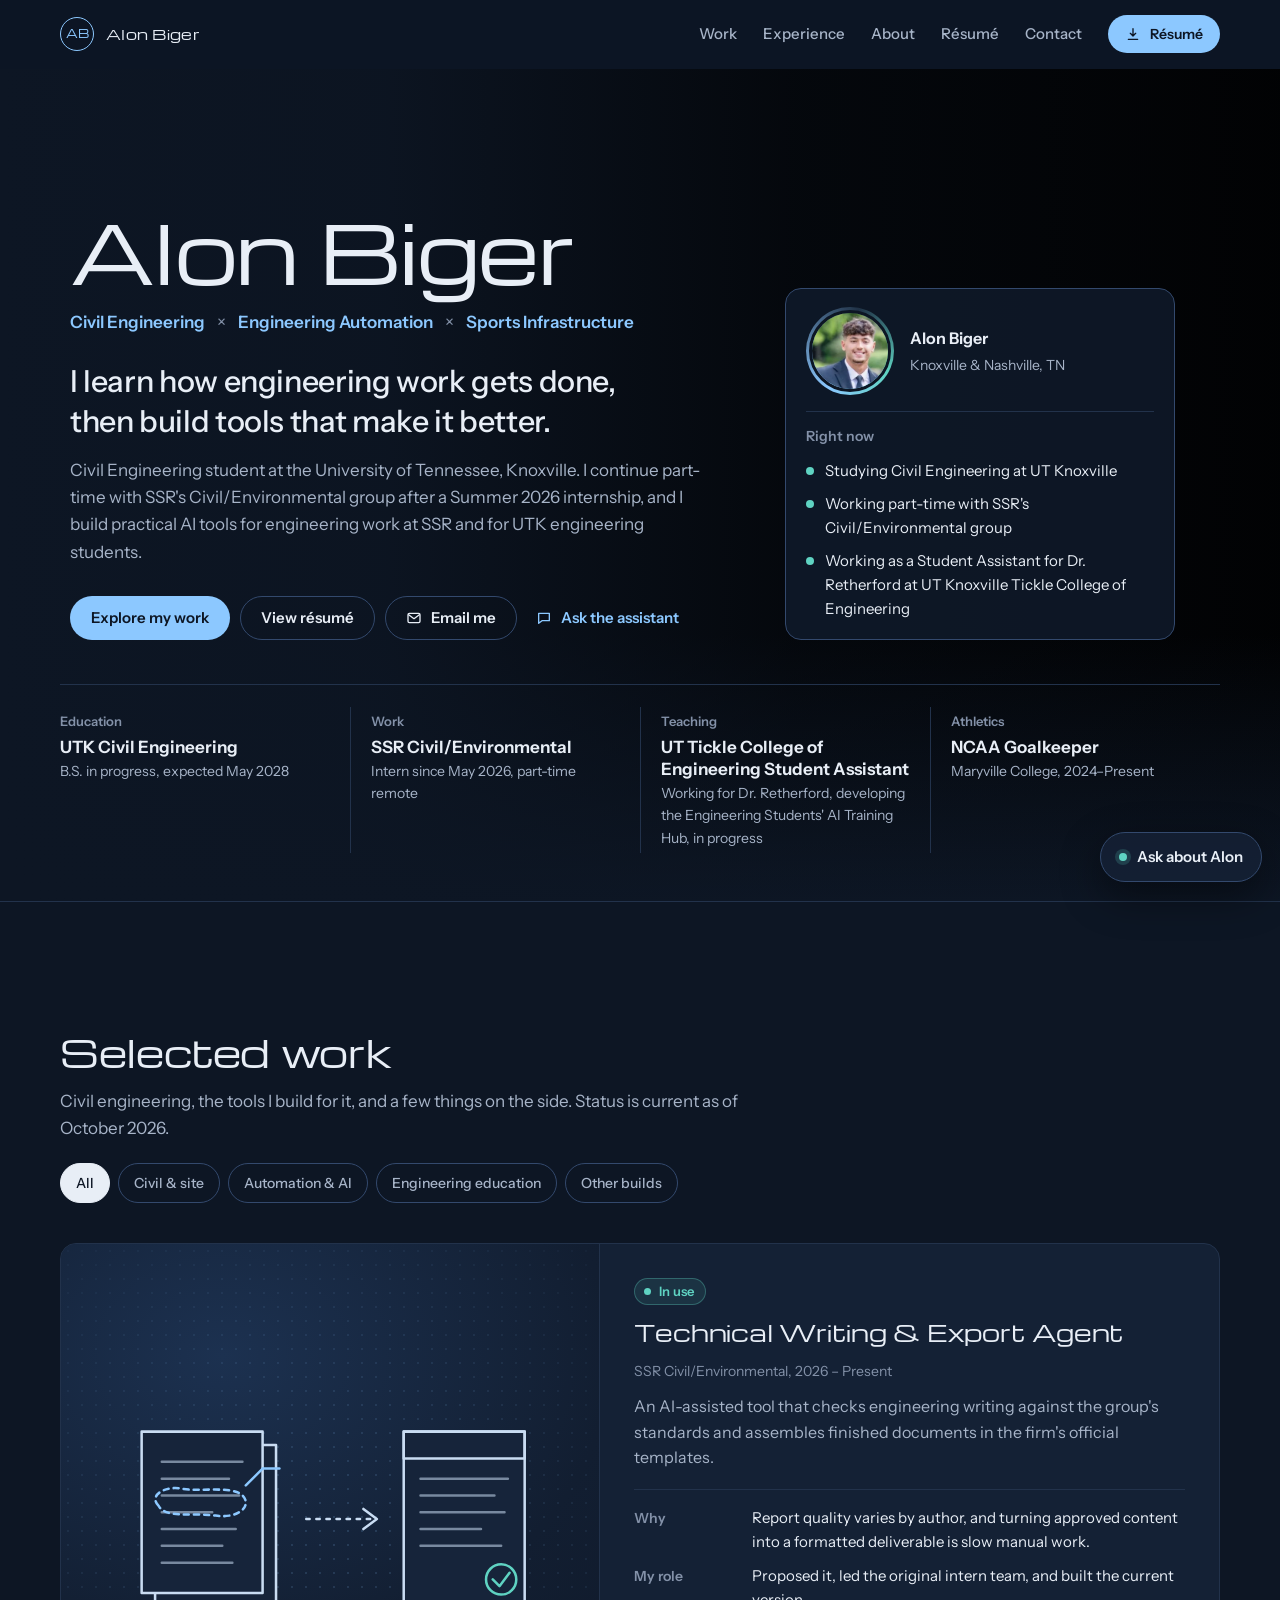
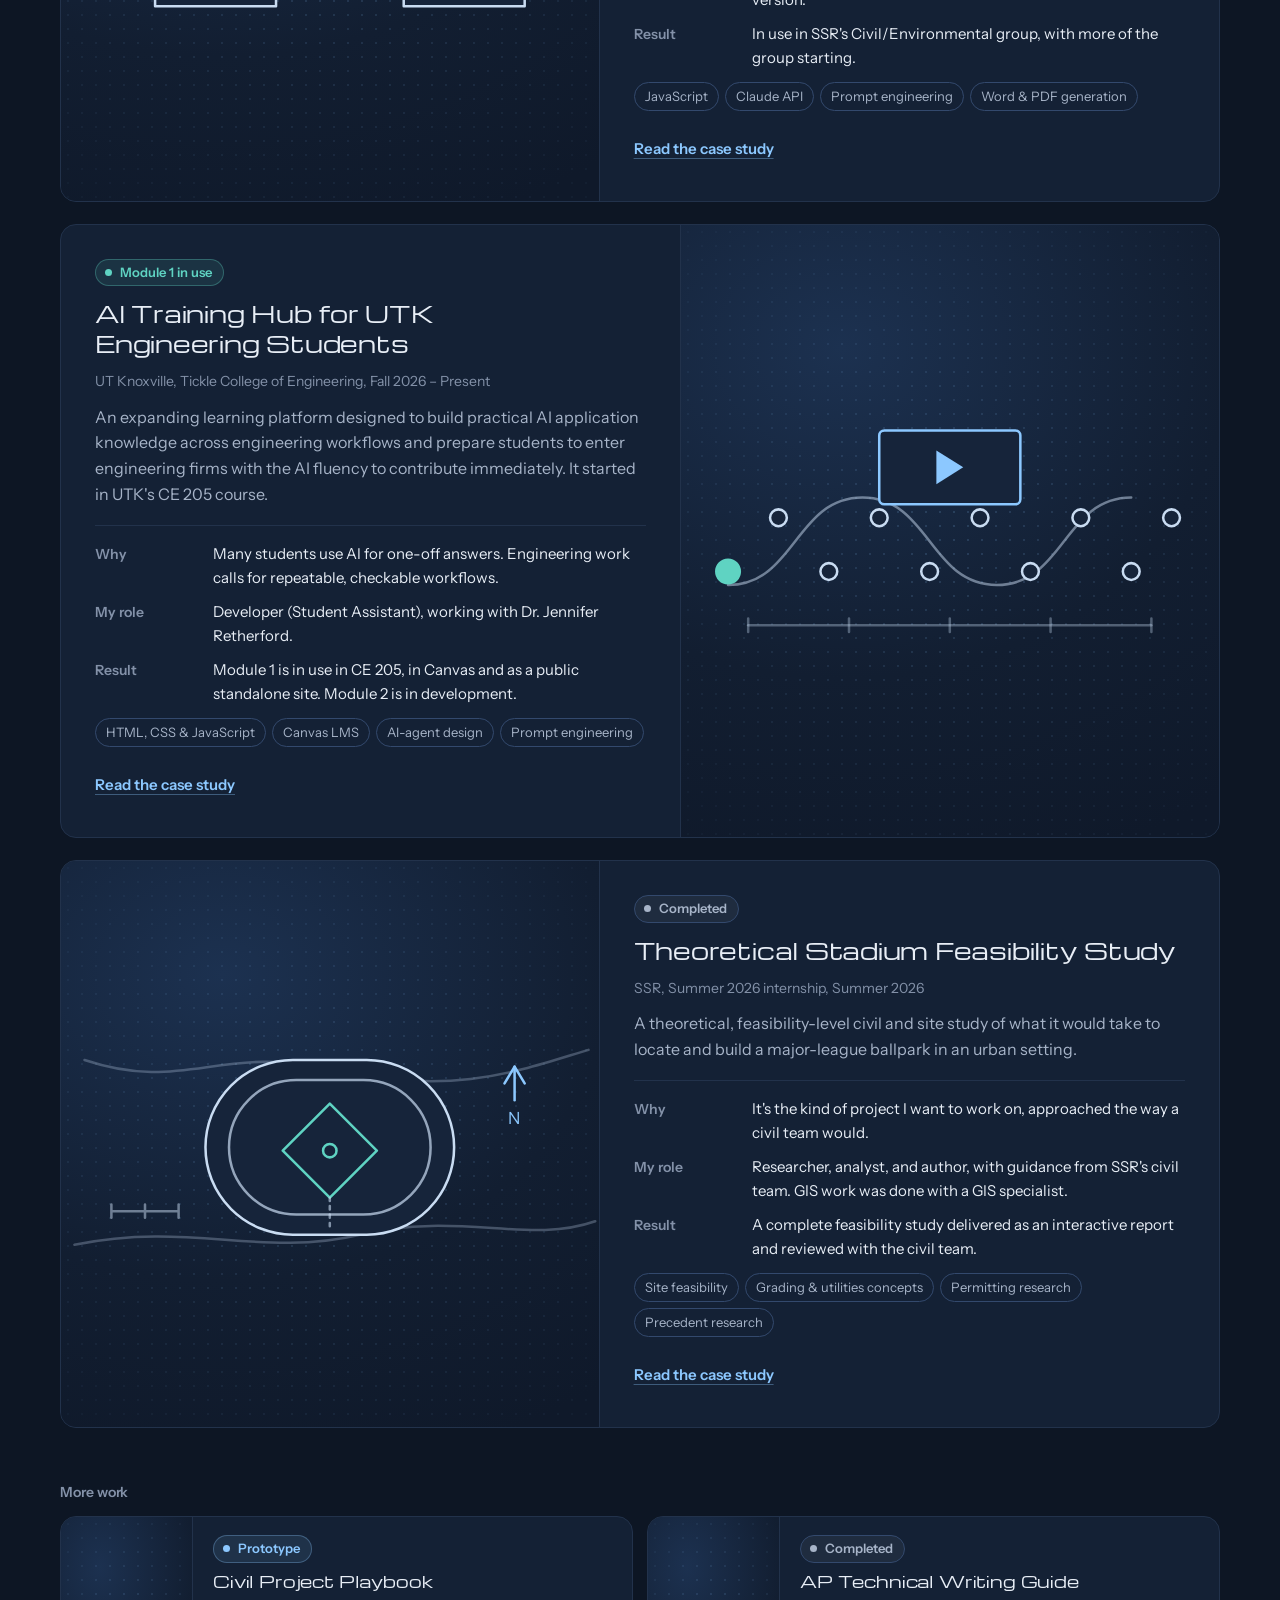
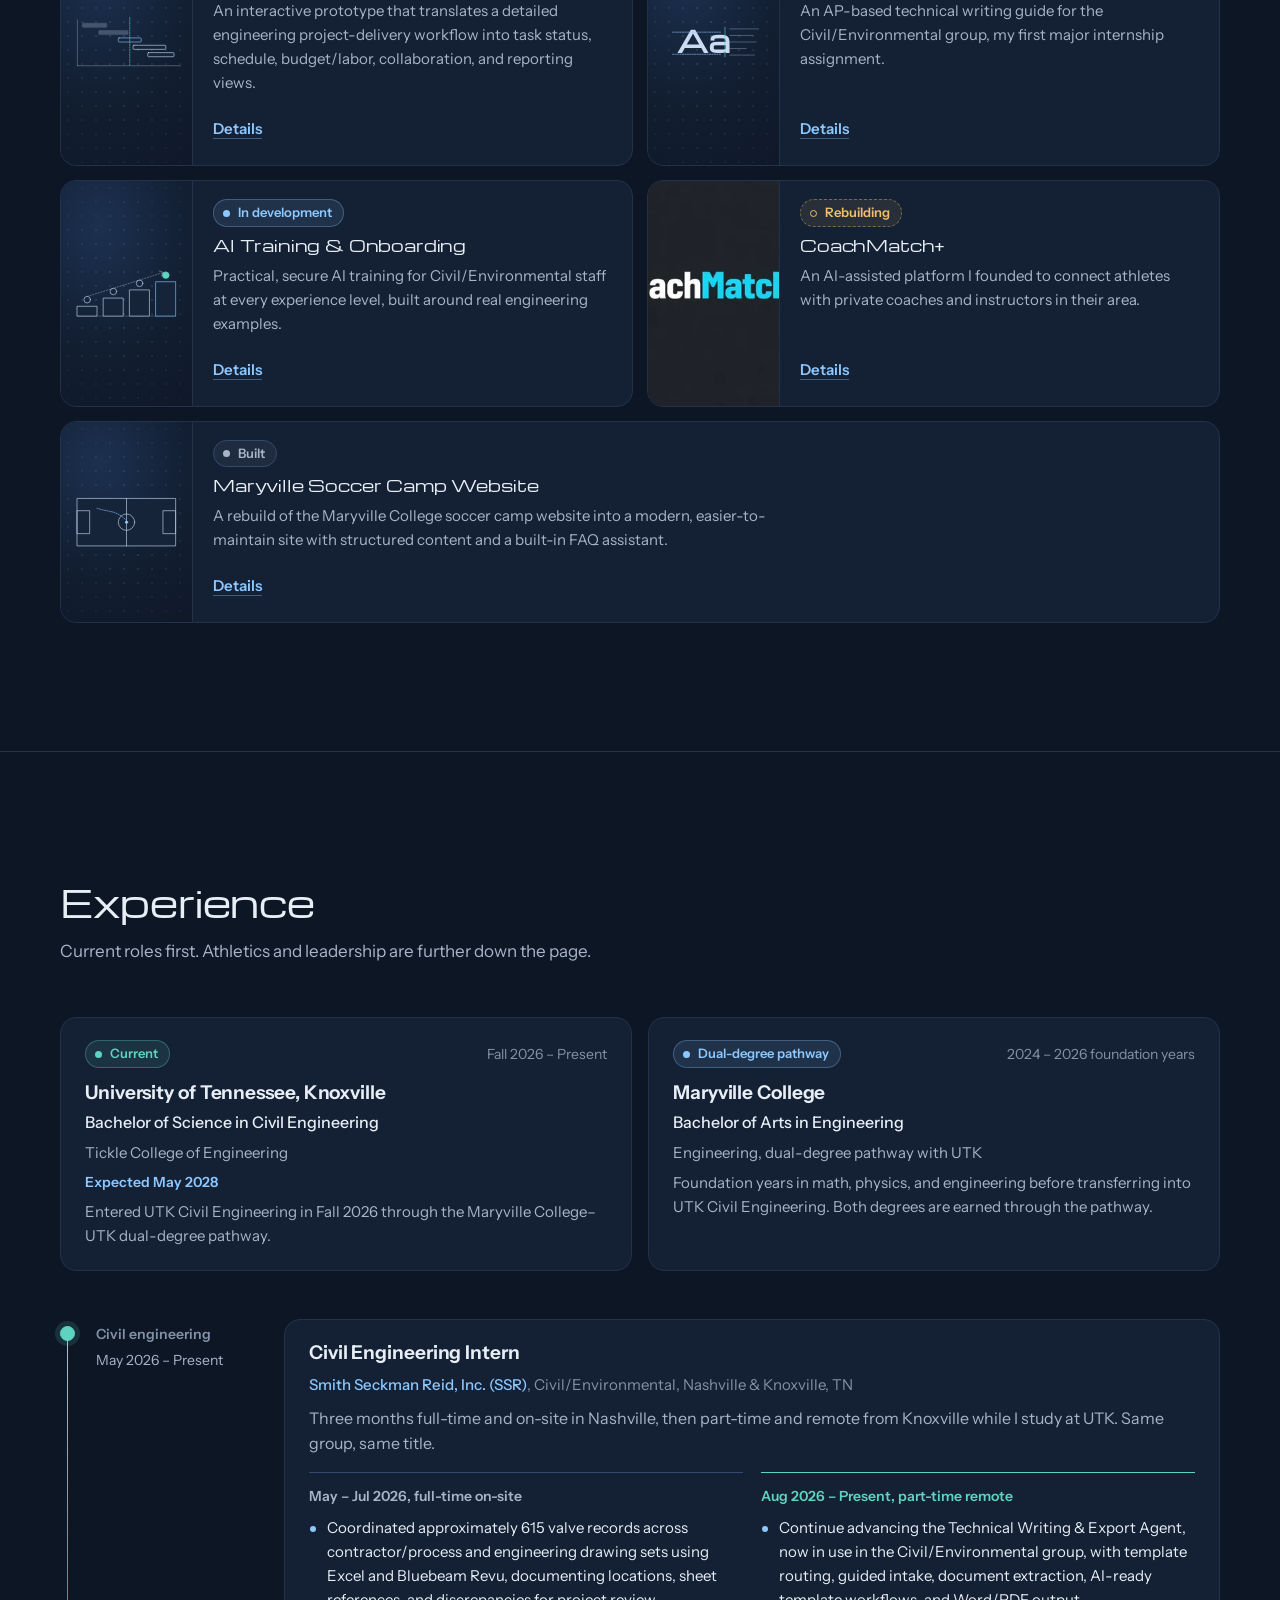
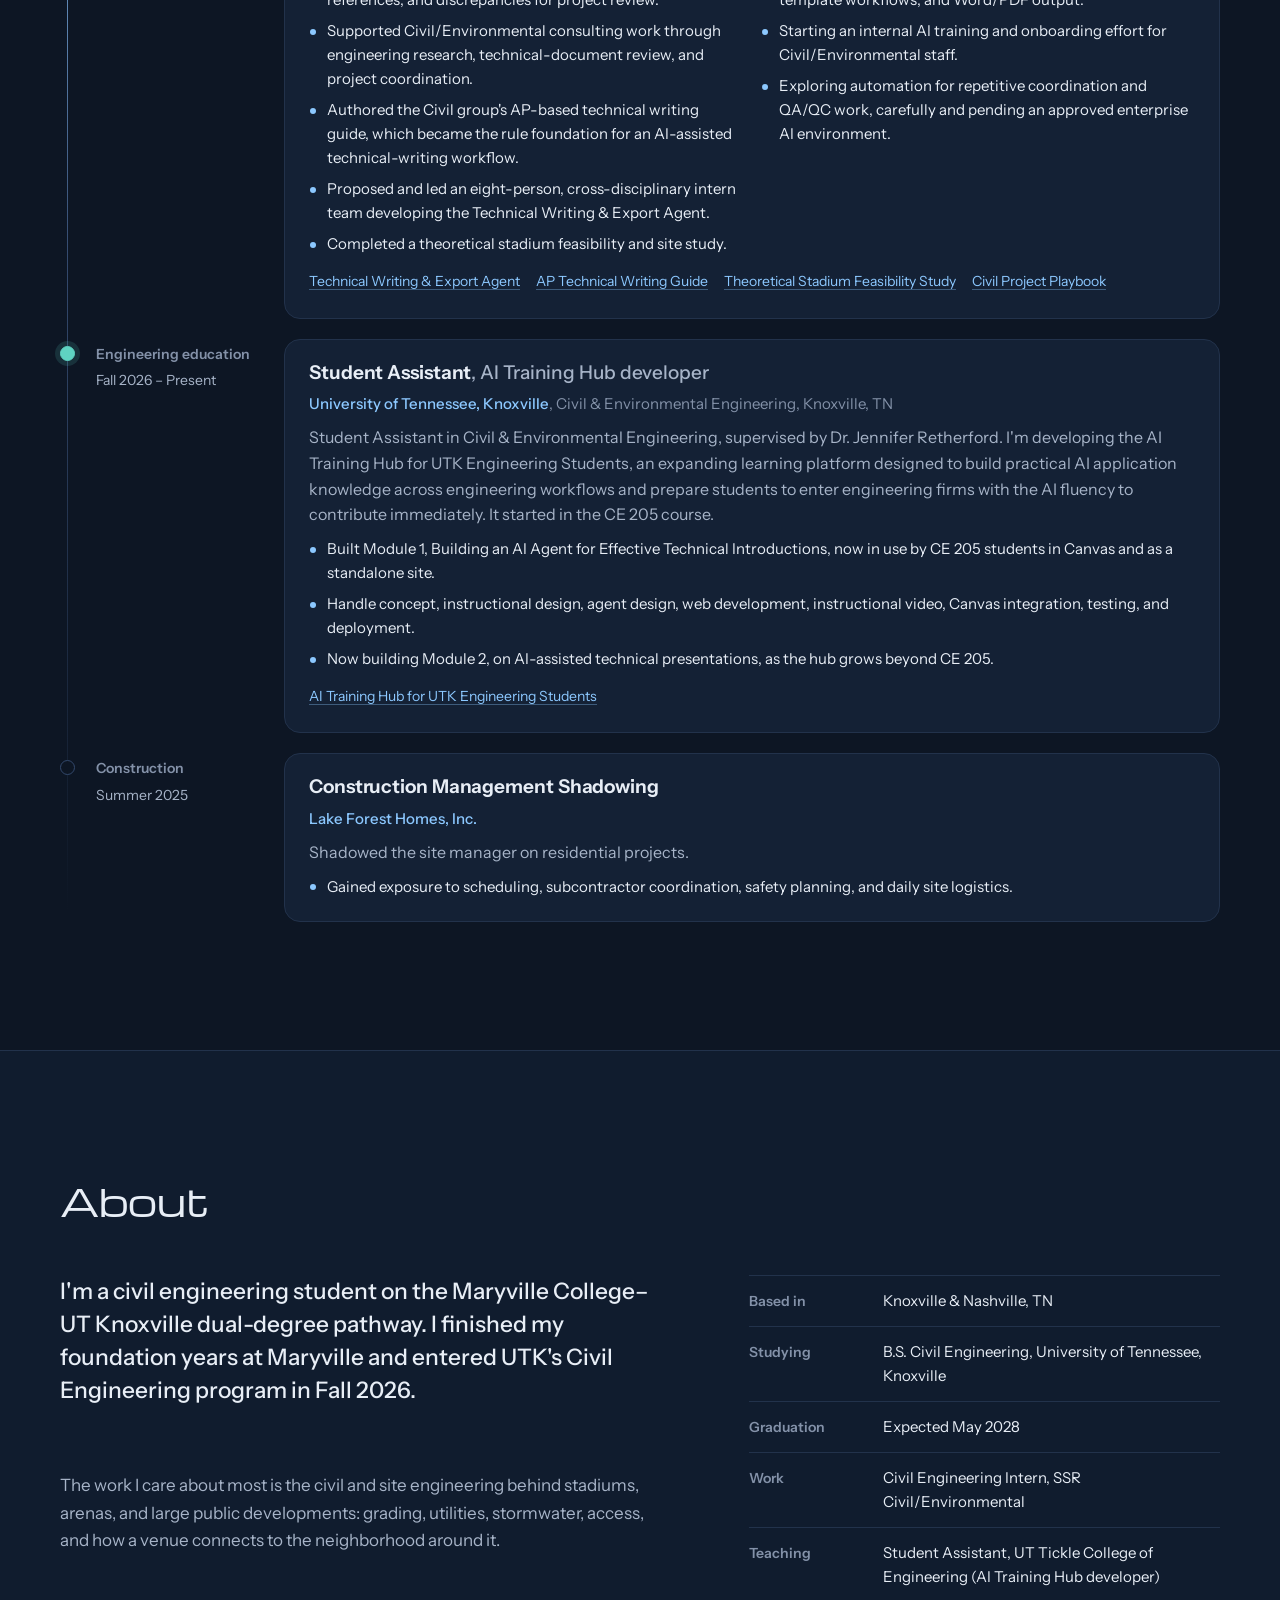
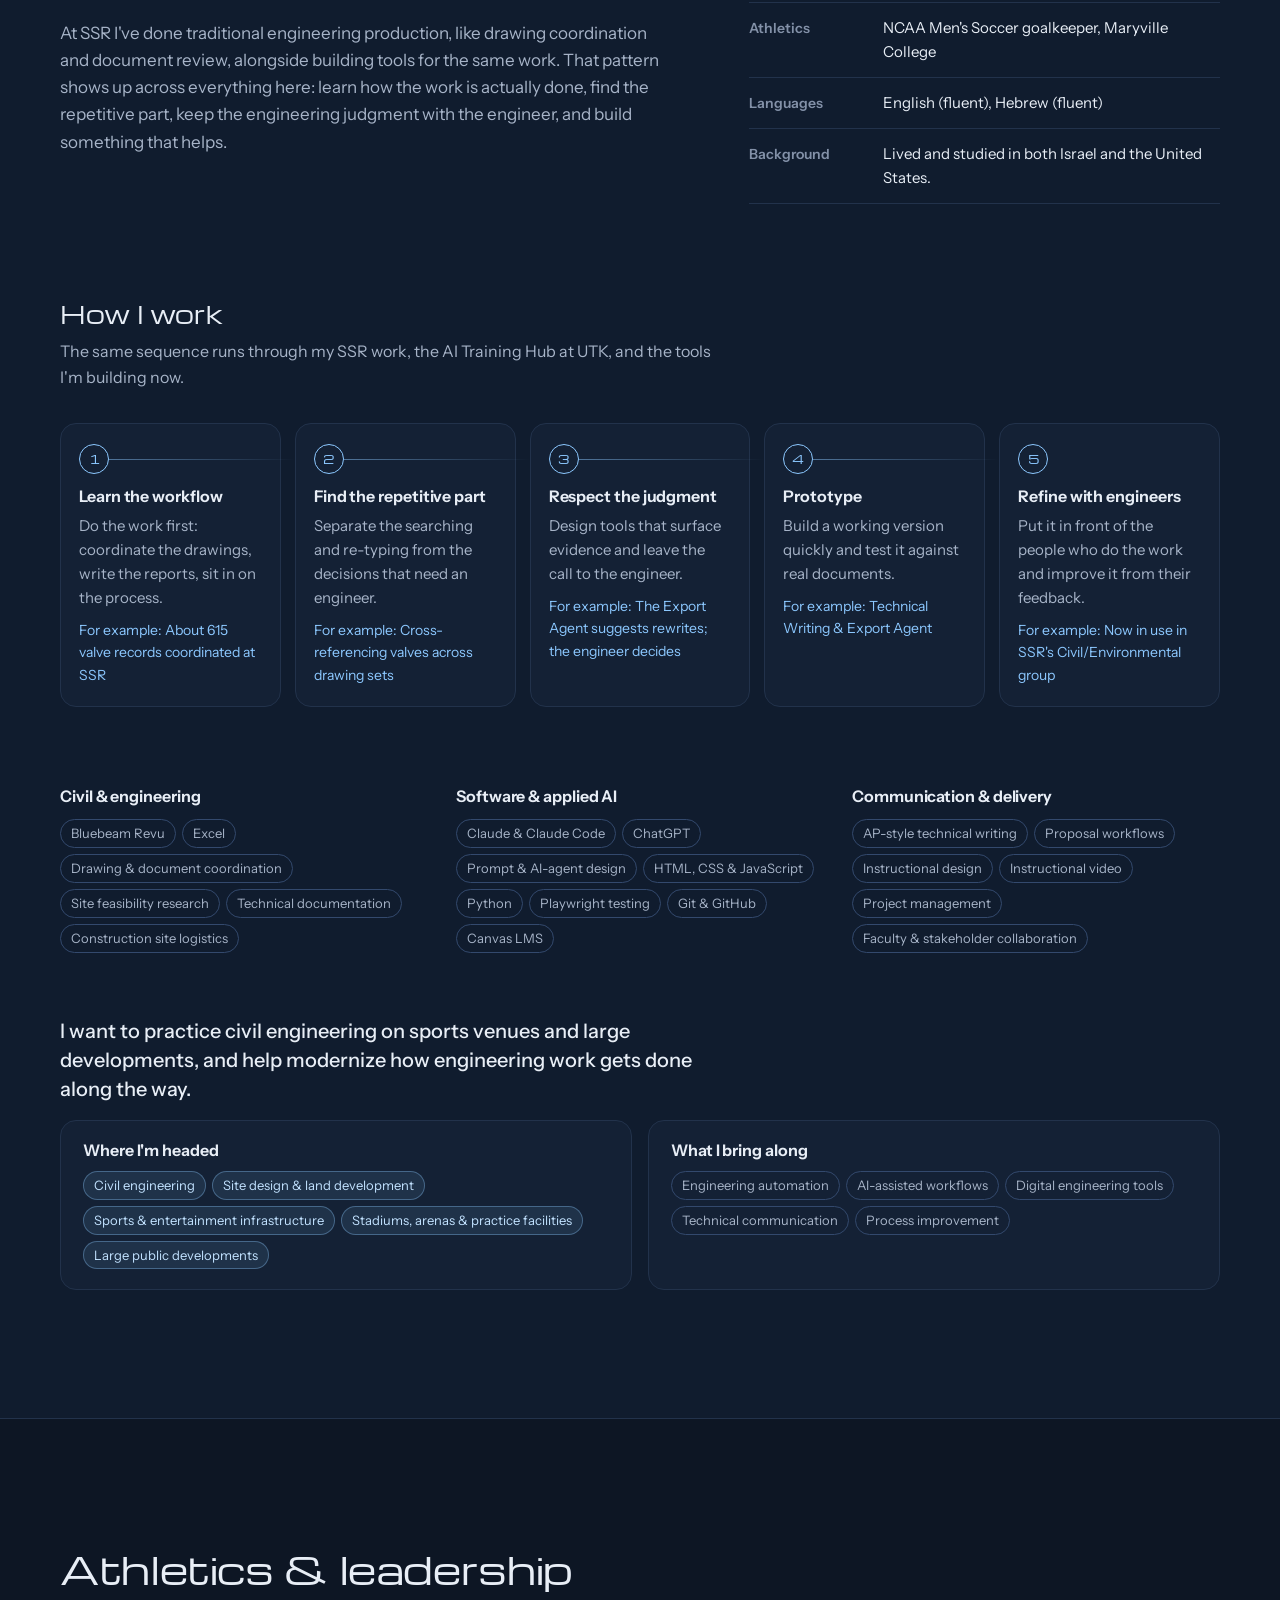
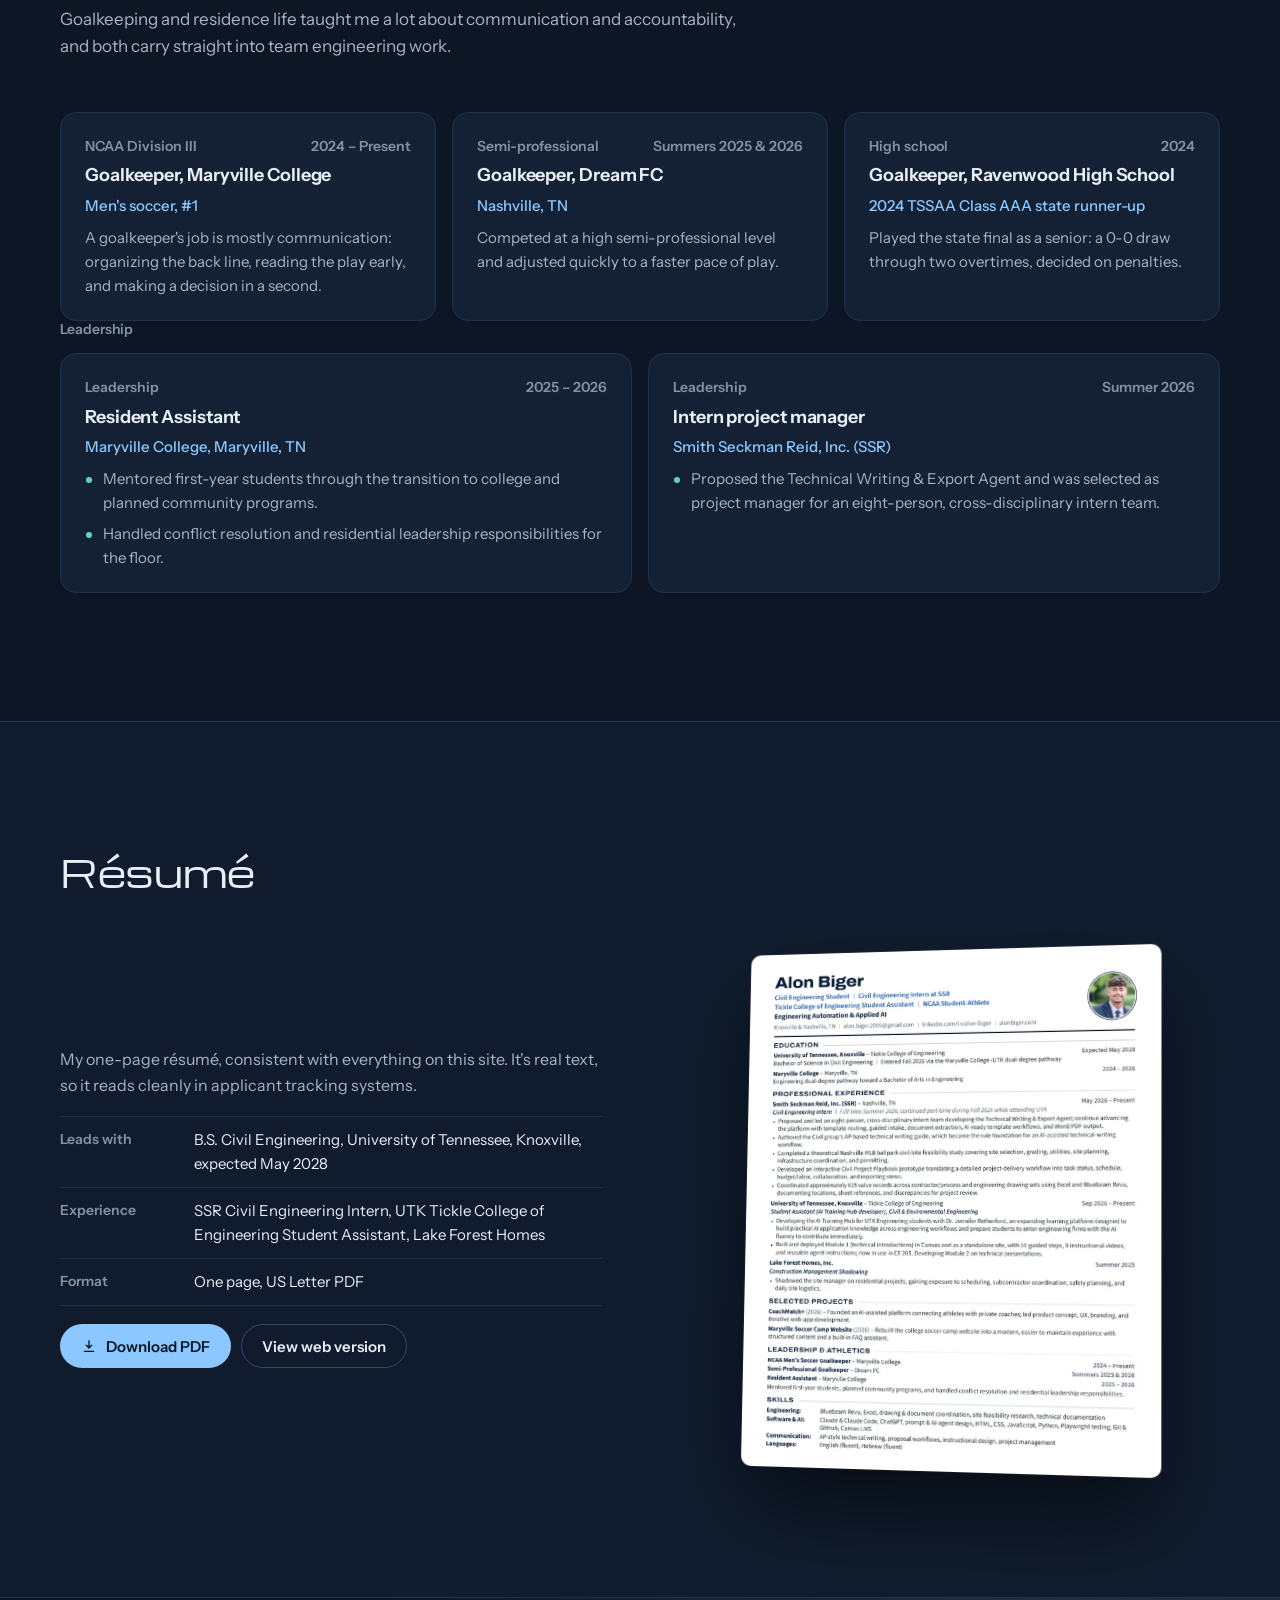
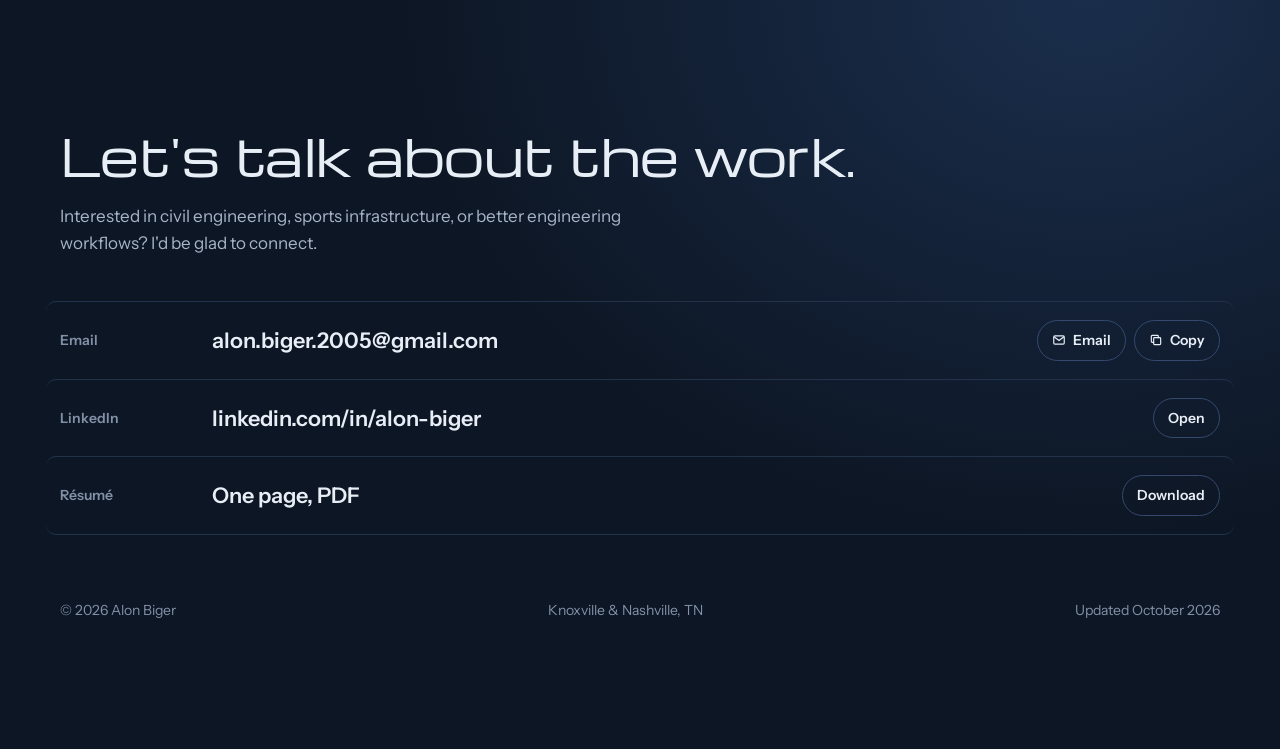
==== commit 3a237387: "Publish site from bb88789" ====
--- a/index.html
+++ b/index.html
@@ -1 +1 @@
-<!DOCTYPE html><html lang="en"><head><meta charset="utf-8"><meta name="viewport" content="width=device-width, initial-scale=1, viewport-fit=cover"><title>Alon Biger — Civil Engineering, Engineering Automation &amp; Sports Infrastructure</title><meta name="description" content="Alon Biger is a Civil Engineering student at UT Knoxville and a Civil Engineering Intern with SSR, building practical AI tools for engineering work and pursuing a career in site design and sports infrastructure."><link rel="canonical" href="https://alonbiger2005.github.io/"><meta name="theme-color" content="#0d1624"><meta name="color-scheme" content="dark"><meta property="og:type" content="profile"><meta property="og:title" content="Alon Biger — Civil Engineering, Engineering Automation &amp; Sports Infrastructure"><meta property="og:description" content="Alon Biger is a Civil Engineering student at UT Knoxville and a Civil Engineering Intern with SSR, building practical AI tools for engineering work and pursuing a career in site design and sports infrastructure."><meta property="og:url" content="https://alonbiger2005.github.io/"><meta property="og:image" content="https://alonbiger2005.github.io/og.png"><meta property="og:image:width" content="1200"><meta property="og:image:height" content="630"><meta name="twitter:card" content="summary_large_image"><link rel="icon" href="/favicon.svg" type="image/svg+xml"><link rel="apple-touch-icon" href="/apple-touch-icon.png"><link rel="preconnect" href="https://fonts.googleapis.com"><link rel="preconnect" href="https://fonts.gstatic.com" crossorigin><link rel="stylesheet" href="https://fonts.googleapis.com/css2?family=Instrument+Sans:wdth,wght@75..100,400..700&family=Michroma&display=swap"><script type="application/ld+json">{"@context":"https://schema.org","@type":"Person","name":"Alon Biger","url":"https://alonbiger2005.github.io/","email":"mailto:alon.biger.2005@gmail.com","jobTitle":"Civil Engineering Intern","worksFor":{"@type":"Organization","name":"Smith Seckman Reid, Inc."},"alumniOf":[{"@type":"CollegeOrUniversity","name":"University of Tennessee, Knoxville"},{"@type":"CollegeOrUniversity","name":"Maryville College"}],"knowsLanguage":["English","Hebrew"],"sameAs":["https://www.linkedin.com/in/alon-biger"]}</script><link rel="stylesheet" href="/_astro/Icon.D7ifX1pj.css"><link rel="stylesheet" href="/_astro/index.ZIvxnp6-.css"></head><body><a class="skip" href="#main">Skip to content</a><header class="nav" id="nav"><div class="wrap nav-inner"><a class="brand" href="#top" aria-label="Alon Biger, back to top"><span class="brand-mark" aria-hidden="true">AB</span><span class="brand-name">Alon Biger</span></a><button class="nav-toggle" id="navToggle" type="button" aria-expanded="false" aria-controls="navMenu"><span class="bars" aria-hidden="true"><i></i><i></i></span> Menu</button><div class="nav-menu" id="navMenu"><nav aria-label="Primary"><ul class="nav-links"><li><a href="#work">Work</a></li><li><a href="#experience">Experience</a></li><li><a href="#about">About</a></li><li><a href="#resume">Résumé</a></li><li><a href="#contact">Contact</a></li></ul></nav><div class="nav-cta"><a class="btn btn-primary" href="/resume/Alon_Biger_Resume.pdf" download="Alon_Biger_Resume.pdf" data-resume-pdf><svg viewBox="0 0 24 24" fill="none" stroke="currentColor" stroke-width="2" stroke-linecap="round" stroke-linejoin="round" aria-hidden="true" focusable="false"><path d="M12 4v11m0 0 4-4m-4 4-4-4M5 20h14"></path></svg> Résumé</a></div></div></div></header><main id="main"><section class="hero" id="top" aria-labelledby="heroName"><canvas class="terrain" aria-hidden="true"></canvas><div class="hero-shade" aria-hidden="true"></div><div class="wrap hero-inner"><div><h1 id="heroName" data-in style="--i:0">Alon Biger</h1><p class="positioning" data-in style="--i:1"><span>Civil Engineering</span><span class="x" aria-hidden="true">×</span><span>Engineering Automation</span><span class="x" aria-hidden="true">×</span><span>Sports Infrastructure</span></p><p class="headline" data-in style="--i:2">I learn how engineering work gets done, then build tools that make it better.</p><p class="intro" data-in style="--i:3">Civil Engineering student at the University of Tennessee, Knoxville. I continue part-time with SSR&#39;s Civil/Environmental group after a Summer 2026 internship, and I build practical AI tools for engineering work at SSR and for UTK engineering students.</p><div class="hero-cta" data-in style="--i:4"><a class="btn btn-primary" href="#work">Explore my work</a><a class="btn btn-line" href="#resume">View résumé</a><a class="btn btn-line" href="mailto:alon.biger.2005@gmail.com?subject=Hello%20from%20your%20portfolio"><svg viewBox="0 0 24 24" fill="none" stroke="currentColor" stroke-width="2" stroke-linecap="round" stroke-linejoin="round" aria-hidden="true" focusable="false"><rect x="3" y="5" width="18" height="14" rx="2"></rect><path d="m4 7 8 6 8-6"></path></svg> Email me</a><button class="btn btn-ghost" type="button" data-assistant-open><svg viewBox="0 0 24 24" fill="none" stroke="currentColor" stroke-width="2" stroke-linecap="round" stroke-linejoin="round" aria-hidden="true" focusable="false"><path d="M4 5h16v11H9l-5 4V5Z"></path></svg> Ask the assistant</button></div></div><div class="hero-side" data-in style="--i:3"><div class="now-card"><figure class="portrait"><div class="frame"><img src="/_astro/headshot.BfD-DQCa_m1thg.webp" srcset="/_astro/headshot.BfD-DQCa_y4ljr.webp 200w, /_astro/headshot.BfD-DQCa_Z222qPO.webp 300w" alt="Alon Biger in a dark suit and tie, outdoors" sizes="88px" loading="eager" fetchpriority="high" decoding="async" width="600" height="600"></div><figcaption><b>Alon Biger</b><span>Knoxville &amp; Nashville, TN</span></figcaption></figure><h2>Right now</h2><ul><li><span class="pulse" aria-hidden="true"></span><span>Studying Civil Engineering at UT Knoxville</span></li><li><span class="pulse" aria-hidden="true"></span><span>Working part-time with SSR&#39;s Civil/Environmental group</span></li><li><span class="pulse" aria-hidden="true"></span><span>Working as a Student Assistant for Dr. Retherford at UT Knoxville Tickle College of Engineering</span></li></ul></div></div></div><div class="wrap"><dl class="proof" aria-label="At a glance"><div><dt>Education</dt><dd><div class="v">UTK Civil Engineering</div><div class="d">B.S. in progress, expected May 2028</div></dd></div><div><dt>Work</dt><dd><div class="v">SSR Civil/Environmental</div><div class="d">Intern since May 2026, part-time remote</div></dd></div><div><dt>Teaching</dt><dd><div class="v">UT Tickle College of Engineering Student Assistant</div><div class="d">Working for Dr. Retherford, developing the Engineering Students&#39; AI Training Hub, in progress</div></dd></div><div><dt>Athletics</dt><dd><div class="v">NCAA Goalkeeper</div><div class="d">Maryville College, 2024–Present</div></dd></div></dl></div></section><section class="section" id="work" aria-labelledby="workTitle" data-section="work"><div class="wrap"><div class="work-top"><header class="sec-head"><h2 id="workTitle">Selected work</h2><p class="lead">Civil engineering, the tools I build for it, and a few things on the side. Status is current as of October 2026.</p></header><div class="filters" role="group" aria-label="Filter projects"><button class="filter" type="button" data-filter="all" aria-pressed="true">All</button><button class="filter" type="button" data-filter="civil" aria-pressed="false">Civil &amp; site</button><button class="filter" type="button" data-filter="automation" aria-pressed="false">Automation &amp; AI</button><button class="filter" type="button" data-filter="education" aria-pressed="false">Engineering education</button><button class="filter" type="button" data-filter="ventures" aria-pressed="false">Other builds</button></div></div><p class="sr-only" id="filterStatus" aria-live="polite"></p><div class="work-grid t1"><article class="card feature" data-cats="automation civil" data-project="export-agent"><div class="art" aria-hidden="true"><svg viewBox="0 0 320 160" preserveAspectRatio="xMidYMid meet"><g fill="none" stroke="currentColor" stroke-width="1.5" stroke-linecap="round" stroke-linejoin="round"><rect x="56" y="34" width="72" height="96" fill="#16243a"></rect><rect x="48" y="26" width="72" height="96" fill="#16243a"></rect><path d="M60 44h48M60 54h40M60 64h46M60 74h30M60 84h44M60 94h36M60 104h42" opacity=".55"></path><g class="acc"><path d="M58 70c-6-6 4-12 14-10s30-2 36 4-2 14-16 12-30 2-34-6Z" stroke-dasharray="3 3"></path><path d="M110 58l10-10"></path><path d="M120 48h10"></path></g><path d="M146 78h40" stroke-dasharray="2 4"></path><path d="M180 72l8 6-8 6"></path><rect x="204" y="26" width="72" height="104" fill="#16243a"></rect><rect x="204" y="26" width="72" height="16"></rect><path d="M214 54h52M214 64h44M214 74h50M214 84h36M214 94h48" opacity=".55"></path><g class="acc2"><circle cx="262" cy="114" r="9"></circle><path d="m257 114 4 4 6-8"></path></g></g></svg></div><div class="body"><span class="badge" data-s="in-use">In use</span><h3>Technical Writing &amp; Export Agent</h3><p class="meta">SSR Civil/Environmental, 2026 – Present</p><p class="sum">An AI-assisted tool that checks engineering writing against the group&#39;s standards and assembles finished documents in the firm&#39;s official templates.</p><dl class="facts"><div><dt>Why</dt><dd>Report quality varies by author, and turning approved content into a formatted deliverable is slow manual work.</dd></div><div><dt>My role</dt><dd>Proposed it, led the original intern team, and built the current version.</dd></div><div><dt>Result</dt><dd>In use in SSR&#39;s Civil/Environmental group, with more of the group starting.</dd></div></dl><ul class="chips" aria-label="Tools"><li>JavaScript</li><li>Claude API</li><li>Prompt engineering</li><li>Word &amp; PDF generation</li></ul><div class="foot"><button class="open-case" type="button" data-open-project="export-agent" aria-haspopup="dialog">Read the case study</button></div></div></article><article class="card feature" data-cats="education automation" data-project="ai-training-hub"><div class="art" aria-hidden="true"><svg viewBox="0 0 320 160" preserveAspectRatio="xMidYMid meet"><g fill="none" stroke="currentColor" stroke-width="1.5" stroke-linecap="round" stroke-linejoin="round"><path d="M28 112c40 0 40-52 80-52s40 52 80 52 40-52 80-52" opacity=".5"></path><circle cx="28" cy="104" r="7" class="acc2" fill="currentColor"></circle><circle cx="58" cy="72" r="5" class fill="#16243a"></circle><circle cx="88" cy="104" r="5" class fill="#16243a"></circle><circle cx="118" cy="72" r="5" class fill="#16243a"></circle><circle cx="148" cy="104" r="5" class fill="#16243a"></circle><circle cx="178" cy="72" r="5" class fill="#16243a"></circle><circle cx="208" cy="104" r="5" class fill="#16243a"></circle><circle cx="238" cy="72" r="5" class fill="#16243a"></circle><circle cx="268" cy="104" r="5" class fill="#16243a"></circle><circle cx="292" cy="72" r="5" class fill="#16243a"></circle><g class="acc"><rect x="118" y="20" width="84" height="44" rx="3" fill="#16243a"></rect><path d="M152 32v20l16-10Z" fill="currentColor" stroke="none"></path></g><path d="M40 136h240" opacity=".35"></path><path d="M40 132v8M100 132v8M160 132v8M220 132v8M280 132v8" opacity=".35"></path></g></svg></div><div class="body"><span class="badge" data-s="in-use">Module 1 in use</span><h3>AI Training Hub for UTK Engineering Students</h3><p class="meta">UT Knoxville, Tickle College of Engineering, Fall 2026 – Present</p><p class="sum">An expanding learning platform designed to build practical AI application knowledge across engineering workflows and prepare students to enter engineering firms with the AI fluency to contribute immediately. It started in UTK&#39;s CE 205 course.</p><dl class="facts"><div><dt>Why</dt><dd>Many students use AI for one-off answers. Engineering work calls for repeatable, checkable workflows.</dd></div><div><dt>My role</dt><dd>Developer (Student Assistant), working with Dr. Jennifer Retherford.</dd></div><div><dt>Result</dt><dd>Module 1 is in use in CE 205, in Canvas and as a public standalone site. Module 2 is in development.</dd></div></dl><ul class="chips" aria-label="Tools"><li>HTML, CSS &amp; JavaScript</li><li>Canvas LMS</li><li>AI-agent design</li><li>Prompt engineering</li></ul><div class="foot"><button class="open-case" type="button" data-open-project="ai-training-hub" aria-haspopup="dialog">Read the case study</button></div></div></article><article class="card feature" data-cats="civil" data-project="stadium-study"><div class="art" aria-hidden="true"><svg viewBox="0 0 320 160" preserveAspectRatio="xMidYMid meet"><g fill="none" stroke="currentColor" stroke-width="1.5" stroke-linecap="round" stroke-linejoin="round"><path d="M14 30c60 20 80-10 150 6s110 0 150-12" opacity=".28"></path><path d="M8 140c70-14 110 8 170-6s100 6 140-8" opacity=".28"></path><rect x="86" y="30" width="148" height="104" rx="52" fill="#16243a"></rect><rect x="100" y="42" width="120" height="80" rx="40" opacity=".7"></rect><g class="acc2"><path d="M160 112 132 84l28-28 28 28Z"></path><circle cx="160" cy="84" r="4"></circle></g><path d="M160 112v18" opacity=".6" stroke-dasharray="2 3"></path><g class="acc"><path d="M270 34v20"></path><path d="m264 44 6-10 6 10"></path><text x="266" y="68" font-size="10" font-family="var(--ff-mono)" fill="currentColor" stroke="none">N</text></g><path d="M30 120h40M30 116v8M50 116v8M70 116v8" opacity=".5"></path></g></svg></div><div class="body"><span class="badge" data-s="completed">Completed</span><h3>Theoretical Stadium Feasibility Study</h3><p class="meta">SSR, Summer 2026 internship, Summer 2026</p><p class="sum">A theoretical, feasibility-level civil and site study of what it would take to locate and build a major-league ballpark in an urban setting.</p><dl class="facts"><div><dt>Why</dt><dd>It&#39;s the kind of project I want to work on, approached the way a civil team would.</dd></div><div><dt>My role</dt><dd>Researcher, analyst, and author, with guidance from SSR&#39;s civil team. GIS work was done with a GIS specialist.</dd></div><div><dt>Result</dt><dd>A complete feasibility study delivered as an interactive report and reviewed with the civil team.</dd></div></dl><ul class="chips" aria-label="Tools"><li>Site feasibility</li><li>Grading &amp; utilities concepts</li><li>Permitting research</li><li>Precedent research</li></ul><div class="foot"><button class="open-case" type="button" data-open-project="stadium-study" aria-haspopup="dialog">Read the case study</button></div></div></article></div><h3 class="sub-head">More work</h3><div class="work-grid t2"><article class="card compact" data-cats="automation civil" data-project="project-playbook"><div class="art" aria-hidden="true"><svg viewBox="0 0 320 160" preserveAspectRatio="xMidYMid meet"><g fill="none" stroke="currentColor" stroke-width="1.5" stroke-linecap="round" stroke-linejoin="round"><path d="M40 28v112M40 140h252" opacity=".5"></path><rect x="52" y="36" width="60" height="10" rx="2" class fill="currentColor" opacity="0.25"></rect><rect x="92" y="54" width="72" height="10" rx="2" class fill="currentColor" opacity="0.25"></rect><rect x="140" y="72" width="56" height="10" rx="2" class="acc" fill="#16243a" opacity="1"></rect><rect x="176" y="90" width="80" height="10" rx="2" class fill="#16243a" opacity="1"></rect><rect x="212" y="108" width="64" height="10" rx="2" class fill="#16243a" opacity="1"></rect><path class="acc2" d="M168 22v118" stroke-dasharray="3 3"></path></g></svg></div><div class="body"><span class="badge" data-s="prototype">Prototype</span><h3>Civil Project Playbook</h3><p class="sum">An interactive prototype that translates a detailed engineering project-delivery workflow into task status, schedule, budget/labor, collaboration, and reporting views.</p><div class="foot"><button class="open-case" type="button" data-open-project="project-playbook" aria-haspopup="dialog">Details</button></div></div></article><article class="card compact" data-cats="civil" data-project="writing-guide"><div class="art" aria-hidden="true"><svg viewBox="0 0 320 160" preserveAspectRatio="xMidYMid meet"><g fill="none" stroke="currentColor" stroke-width="1.5" stroke-linecap="round" stroke-linejoin="round"><text x="70" y="108" font-size="72" font-family="var(--ff-display)" font-weight="700" fill="currentColor" stroke="none">Aa</text><path d="M60 112h120M60 58h120" class="acc" stroke-dasharray="3 3"></path><path d="M200 50h70M200 66h56M200 82h64M200 98h40M200 114h60" opacity=".5"></path><g class="acc2"><path d="M188 46v72"></path></g></g></svg></div><div class="body"><span class="badge" data-s="completed">Completed</span><h3>AP Technical Writing Guide</h3><p class="sum">An AP-based technical writing guide for the Civil/Environmental group, my first major internship assignment.</p><div class="foot"><button class="open-case" type="button" data-open-project="writing-guide" aria-haspopup="dialog">Details</button></div></div></article><article class="card compact" data-cats="automation education" data-project="ssr-ai-training"><div class="art" aria-hidden="true"><svg viewBox="0 0 320 160" preserveAspectRatio="xMidYMid meet"><g fill="none" stroke="currentColor" stroke-width="1.5" stroke-linecap="round" stroke-linejoin="round"><path d="M40 136h240" opacity=".35"></path><g><rect x="40" y="112" width="48" height="24" fill="#16243a" class></rect><circle cx="64" cy="96" r="8" class fill="#16243a"></circle></g><g><rect x="104" y="92" width="48" height="44" fill="#16243a" class></rect><circle cx="128" cy="76" r="8" class fill="#16243a"></circle></g><g><rect x="168" y="72" width="48" height="64" fill="#16243a" class></rect><circle cx="192" cy="56" r="8" class fill="#16243a"></circle></g><g><rect x="232" y="52" width="48" height="84" fill="#16243a" class="acc"></rect><circle cx="256" cy="36" r="8" class="acc2" fill="currentColor"></circle></g><path d="M64 88 128 68 192 48 248 30" stroke-dasharray="3 4" opacity=".6"></path><path d="m240 26 10 3-5 9" opacity=".6"></path></g></svg></div><div class="body"><span class="badge" data-s="in-dev">In development</span><h3>AI Training &amp; Onboarding</h3><p class="sum">Practical, secure AI training for Civil/Environmental staff at every experience level, built around real engineering examples.</p><div class="foot"><button class="open-case" type="button" data-open-project="ssr-ai-training" aria-haspopup="dialog">Details</button></div></div></article><article class="card compact" data-cats="ventures" data-project="coachmatch"><div class="art" aria-hidden="true"><img src="/_astro/coachmatch-logo.DgLW-Ddq_Z1kgfBD.webp" alt loading="lazy" decoding="async" width="480" height="320"></div><div class="body"><span class="badge" data-s="rebuilding">Rebuilding</span><h3>CoachMatch+</h3><p class="sum">An AI-assisted platform I founded to connect athletes with private coaches and instructors in their area.</p><div class="foot"><button class="open-case" type="button" data-open-project="coachmatch" aria-haspopup="dialog">Details</button></div></div></article><article class="card compact" data-cats="ventures" data-project="soccer-camp"><div class="art" aria-hidden="true"><svg viewBox="0 0 320 160" preserveAspectRatio="xMidYMid meet"><g fill="none" stroke="currentColor" stroke-width="1.5" stroke-linecap="round" stroke-linejoin="round"><rect x="40" y="22" width="240" height="116" fill="#16243a"></rect><path d="M160 22v116"></path><circle cx="160" cy="80" r="20"></circle><rect x="40" y="52" width="30" height="56"></rect><rect x="250" y="52" width="30" height="56"></rect><g class="acc"><path d="M88 46c30 10 46 4 72 30" stroke-dasharray="3 3"></path><circle cx="160" cy="80" r="3" fill="currentColor"></circle></g></g></svg></div><div class="body"><span class="badge" data-s="completed">Built</span><h3>Maryville Soccer Camp Website</h3><p class="sum">A rebuild of the Maryville College soccer camp website into a modern, easier-to-maintain site with structured content and a built-in FAQ assistant.</p><div class="foot"><button class="open-case" type="button" data-open-project="soccer-camp" aria-haspopup="dialog">Details</button></div></div></article></div></div></section><dialog class="case" id="project-export-agent" aria-labelledby="case-export-agent-title" data-project-dialog="export-agent"><div class="case-head"><p class="meta">SSR Civil/Environmental, 2026 – Present</p><div><span class="badge" data-s="in-use">In use</span></div><h2 id="case-export-agent-title">Technical Writing &amp; Export Agent</h2><p class="sum">An AI-assisted tool that checks engineering writing against the group&#39;s standards and assembles finished documents in the firm&#39;s official templates.</p><button class="case-close" type="button" data-close-dialog aria-label="Close case study"><svg viewBox="0 0 24 24" fill="none" stroke="currentColor" stroke-width="2" stroke-linecap="round" stroke-linejoin="round" aria-hidden="true" focusable="false"><path d="M18 6 6 18M6 6l12 12"></path></svg></button></div><div class="case-body"><div class="case-summary"><div><div class="k">My role</div><div class="v">Proposed it, led the original intern team, and built the current version.</div></div><div><div class="k">Result</div><div class="v">In use in SSR&#39;s Civil/Environmental group, with more of the group starting.</div></div><div><div class="k">Status</div><div class="v">In use</div></div></div><section class="case-sec"><h3>Challenge</h3><div><p>Engineering documents have two separate problems: is the writing right, and is the document put together right? Both take experienced people&#39;s time.</p></div></section><section class="case-sec"><h3>Origin</h3><div><p>In Summer 2026 I proposed the concept and was selected as project manager for an eight-person, cross-disciplinary intern team that built the first version.</p></div></section><section class="case-sec"><h3>What I built</h3><div><ul><li>A writing agent that reviews drafts against the group&#39;s style standards and suggests rewrites that keep the technical meaning.</li><li>An export agent that guides the user through what a document needs and produces it in the correct official template, as Word or PDF.</li><li>Checks for consistency before anything is exported.</li><li>The current version adds template routing, guided intake, document extraction, and AI-ready template workflows, with Word/PDF output.</li></ul></div></section><section class="case-sec"><h3>Where it is now</h3><div><p>After the internship I kept developing it, focused on SSR&#39;s Civil/Environmental group as a realistic place to put it to work. It is now in use in the group, and more people are starting to use it.</p></div></section><section class="case-sec"><h3>What I learned</h3><div><p>The hard part isn&#39;t the AI. It&#39;s understanding exactly how engineers write and assemble documents, and building something that fits that process instead of adding steps.</p></div></section><section class="case-sec"><h3>Tools & methods</h3><ul class="chips"><li>JavaScript</li><li>Claude API</li><li>Prompt engineering</li><li>Word &amp; PDF generation</li><li>Playwright testing</li></ul></section><p class="note"><svg viewBox="0 0 24 24" fill="none" stroke="currentColor" stroke-width="2" stroke-linecap="round" stroke-linejoin="round" aria-hidden="true" focusable="false"><circle cx="12" cy="12" r="9"></circle><path d="M12 11v5m0-8h.01"></path></svg><span>Described at a high level only. No SSR templates, internal standards, or client information are shown.</span></p><div class="case-actions"><button class="btn btn-line" type="button" data-close-dialog>Back to work</button><button class="btn btn-ghost case-ask" type="button" data-assistant-open><svg viewBox="0 0 24 24" fill="none" stroke="currentColor" stroke-width="2" stroke-linecap="round" stroke-linejoin="round" aria-hidden="true" focusable="false"><path d="M4 5h16v11H9l-5 4V5Z"></path></svg> Ask about this project</button></div></div></dialog><dialog class="case" id="project-ai-training-hub" aria-labelledby="case-ai-training-hub-title" data-project-dialog="ai-training-hub"><div class="case-head"><p class="meta">UT Knoxville, Tickle College of Engineering, Fall 2026 – Present</p><div><span class="badge" data-s="in-use">Module 1 in use</span></div><h2 id="case-ai-training-hub-title">AI Training Hub for UTK Engineering Students</h2><p class="sum">An expanding learning platform designed to build practical AI application knowledge across engineering workflows and prepare students to enter engineering firms with the AI fluency to contribute immediately. It started in UTK&#39;s CE 205 course.</p><button class="case-close" type="button" data-close-dialog aria-label="Close case study"><svg viewBox="0 0 24 24" fill="none" stroke="currentColor" stroke-width="2" stroke-linecap="round" stroke-linejoin="round" aria-hidden="true" focusable="false"><path d="M18 6 6 18M6 6l12 12"></path></svg></button></div><div class="case-body"><div class="case-summary"><div><div class="k">My role</div><div class="v">Developer (Student Assistant), working with Dr. Jennifer Retherford.</div></div><div><div class="k">Result</div><div class="v">Module 1 is in use in CE 205, in Canvas and as a public standalone site. Module 2 is in development.</div></div><div><div class="k">Status</div><div class="v">Module 1 in use</div></div></div><section class="case-sec"><h3>Challenge</h3><div><p>Students reach for AI to get a quick answer, not to build a tool they can test and trust. The goal is to teach the professional version: design an agent, test it, and improve it.</p></div></section><section class="case-sec"><h3>Collaboration</h3><div><p>A faculty-directed initiative in UTK&#39;s Civil &amp; Environmental Engineering department, led by Dr. Jennifer Retherford, Teaching Professor. I&#39;m the developer, employed as a Student Assistant: concept, instructional design, agent design, web development, video, Canvas integration, testing, and deployment.</p></div></section><section class="case-sec"><h3>Module 1: technical introductions (CE 205)</h3><div><ul><li>Building an AI Agent for Effective Technical Introductions: a 10-step guided sequence.</li><li>9 instructional videos, audio summaries, copyable agent instructions, and practice activities.</li><li>Aligned with the course&#39;s technical-communication framework.</li><li>Runs inside Canvas and as a standalone site.</li></ul></div></section><section class="case-sec"><h3>What&#39;s next</h3><div><p>Module 2, an AI agent for engineering technical presentations, is in development. The plan is to grow the hub from CE 205 into AI training for engineering students across the Tickle College of Engineering.</p></div></section><section class="case-sec"><h3>What I learned</h3><div><p>Teaching a workflow takes more structure than using one. Every step has to be clear enough for a student to follow alone.</p></div></section><section class="case-sec"><h3>Tools & methods</h3><ul class="chips"><li>HTML, CSS &amp; JavaScript</li><li>Canvas LMS</li><li>AI-agent design</li><li>Prompt engineering</li><li>Instructional design</li><li>Video production</li></ul></section><p class="note"><svg viewBox="0 0 24 24" fill="none" stroke="currentColor" stroke-width="2" stroke-linecap="round" stroke-linejoin="round" aria-hidden="true" focusable="false"><circle cx="12" cy="12" r="9"></circle><path d="M12 11v5m0-8h.01"></path></svg><span>Measured learning outcomes have not been established yet.</span></p><div class="case-actions"><a class="btn btn-primary" href="https://ce205-ai-hub.github.io/ce205-module1/" target="_blank" rel="noopener">Explore Module 1 <svg viewBox="0 0 24 24" fill="none" stroke="currentColor" stroke-width="2" stroke-linecap="round" stroke-linejoin="round" aria-hidden="true" focusable="false"><path d="M7 17 17 7M9 7h8v8"></path></svg></a><button class="btn btn-line" type="button" data-close-dialog>Back to work</button><button class="btn btn-ghost case-ask" type="button" data-assistant-open><svg viewBox="0 0 24 24" fill="none" stroke="currentColor" stroke-width="2" stroke-linecap="round" stroke-linejoin="round" aria-hidden="true" focusable="false"><path d="M4 5h16v11H9l-5 4V5Z"></path></svg> Ask about this project</button></div></div></dialog><dialog class="case" id="project-stadium-study" aria-labelledby="case-stadium-study-title" data-project-dialog="stadium-study"><div class="case-head"><p class="meta">SSR, Summer 2026 internship, Summer 2026</p><div><span class="badge" data-s="completed">Completed</span></div><h2 id="case-stadium-study-title">Theoretical Stadium Feasibility Study</h2><p class="sum">A theoretical, feasibility-level civil and site study of what it would take to locate and build a major-league ballpark in an urban setting.</p><button class="case-close" type="button" data-close-dialog aria-label="Close case study"><svg viewBox="0 0 24 24" fill="none" stroke="currentColor" stroke-width="2" stroke-linecap="round" stroke-linejoin="round" aria-hidden="true" focusable="false"><path d="M18 6 6 18M6 6l12 12"></path></svg></button></div><div class="case-body"><div class="case-summary"><div><div class="k">My role</div><div class="v">Researcher, analyst, and author, with guidance from SSR&#39;s civil team. GIS work was done with a GIS specialist.</div></div><div><div class="k">Result</div><div class="v">A complete feasibility study delivered as an interactive report and reviewed with the civil team.</div></div><div><div class="k">Status</div><div class="v">Completed</div></div></div><section class="case-sec"><h3>Purpose</h3><div><p>To work through, from a civil engineering point of view, how a stadium site is chosen and what the site needs before a building can go on it.</p></div></section><section class="case-sec"><h3>What I did</h3><div><ul><li>Researched built precedent venues and defined engineering screening criteria.</li><li>Compared candidate sites and carried a preferred site forward.</li><li>Developed conceptual site layout, grading, utilities, and the permitting path at a feasibility level, working with a GIS specialist on the mapping.</li><li>Built the deliverable as an interactive report with zoomable plan exhibits.</li></ul></div></section><section class="case-sec"><h3>What I learned</h3><div><p>How tightly site selection, grading, utilities, and permitting constrain each other, and how much of a venue&#39;s success is decided before design starts.</p></div></section><section class="case-sec"><h3>Tools & methods</h3><ul class="chips"><li>Site feasibility</li><li>Grading &amp; utilities concepts</li><li>Permitting research</li><li>Precedent research</li><li>Interactive HTML</li></ul></section><p class="note"><svg viewBox="0 0 24 24" fill="none" stroke="currentColor" stroke-width="2" stroke-linecap="round" stroke-linejoin="round" aria-hidden="true" focusable="false"><circle cx="12" cy="12" r="9"></circle><path d="M12 11v5m0-8h.01"></path></svg><span>A theoretical, independent exercise. It is not affiliated with, endorsed by, or commissioned by any league, team, developer, government body, or client.</span></p><div class="case-actions"><button class="btn btn-line" type="button" data-close-dialog>Back to work</button><button class="btn btn-ghost case-ask" type="button" data-assistant-open><svg viewBox="0 0 24 24" fill="none" stroke="currentColor" stroke-width="2" stroke-linecap="round" stroke-linejoin="round" aria-hidden="true" focusable="false"><path d="M4 5h16v11H9l-5 4V5Z"></path></svg> Ask about this project</button></div></div></dialog><dialog class="case" id="project-project-playbook" aria-labelledby="case-project-playbook-title" data-project-dialog="project-playbook"><div class="case-head"><p class="meta">SSR Civil/Environmental, 2026</p><div><span class="badge" data-s="prototype">Prototype</span></div><h2 id="case-project-playbook-title">Civil Project Playbook</h2><p class="sum">An interactive prototype that translates a detailed engineering project-delivery workflow into task status, schedule, budget/labor, collaboration, and reporting views.</p><button class="case-close" type="button" data-close-dialog aria-label="Close case study"><svg viewBox="0 0 24 24" fill="none" stroke="currentColor" stroke-width="2" stroke-linecap="round" stroke-linejoin="round" aria-hidden="true" focusable="false"><path d="M18 6 6 18M6 6l12 12"></path></svg></button></div><div class="case-body"><div class="case-summary"><div><div class="k">My role</div><div class="v">Designer and builder.</div></div><div><div class="k">Result</div><div class="v">Working prototype with task status, schedule, budget/labor, collaboration, and reporting views.</div></div><div><div class="k">Status</div><div class="v">Prototype</div></div></div><section class="case-sec"><h3>What it is</h3><div><p>A digital version of how a civil project moves from start to finish: task status, schedule, budget and labor, collaboration, and reporting in one place.</p></div></section><section class="case-sec"><h3>What I did</h3><div><p>Designed and built the prototype, and explored how it could connect to the Microsoft tools the team already uses.</p></div></section><section class="case-sec"><h3>Tools & methods</h3><ul class="chips"><li>JavaScript</li><li>Workflow design</li><li>Project management</li></ul></section><p class="note"><svg viewBox="0 0 24 24" fill="none" stroke="currentColor" stroke-width="2" stroke-linecap="round" stroke-linejoin="round" aria-hidden="true" focusable="false"><circle cx="12" cy="12" r="9"></circle><path d="M12 11v5m0-8h.01"></path></svg><span>Described at a high level only. No internal processes or client information are shown.</span></p><div class="case-actions"><button class="btn btn-line" type="button" data-close-dialog>Back to work</button><button class="btn btn-ghost case-ask" type="button" data-assistant-open><svg viewBox="0 0 24 24" fill="none" stroke="currentColor" stroke-width="2" stroke-linecap="round" stroke-linejoin="round" aria-hidden="true" focusable="false"><path d="M4 5h16v11H9l-5 4V5Z"></path></svg> Ask about this project</button></div></div></dialog><dialog class="case" id="project-writing-guide" aria-labelledby="case-writing-guide-title" data-project-dialog="writing-guide"><div class="case-head"><p class="meta">SSR Civil/Environmental, Summer 2026</p><div><span class="badge" data-s="completed">Completed</span></div><h2 id="case-writing-guide-title">AP Technical Writing Guide</h2><p class="sum">An AP-based technical writing guide for the Civil/Environmental group, my first major internship assignment.</p><button class="case-close" type="button" data-close-dialog aria-label="Close case study"><svg viewBox="0 0 24 24" fill="none" stroke="currentColor" stroke-width="2" stroke-linecap="round" stroke-linejoin="round" aria-hidden="true" focusable="false"><path d="M18 6 6 18M6 6l12 12"></path></svg></button></div><div class="case-body"><div class="case-summary"><div><div class="k">My role</div><div class="v">Author.</div></div><div><div class="k">Result</div><div class="v">Became the rule foundation for the Technical Writing &amp; Export Agent.</div></div><div><div class="k">Status</div><div class="v">Completed</div></div></div><section class="case-sec"><h3>What it is</h3><div><p>A reference that standardizes how the group writes: units, abbreviations, numbers, dates, terminology, recommendation language, and voice.</p></div></section><section class="case-sec"><h3>Why it matters</h3><div><p>Writing the rules by hand first is what made it possible to build a tool that checks them.</p></div></section><section class="case-sec"><h3>Tools & methods</h3><ul class="chips"><li>AP style</li><li>Technical writing</li><li>Editorial standards</li></ul></section><p class="note"><svg viewBox="0 0 24 24" fill="none" stroke="currentColor" stroke-width="2" stroke-linecap="round" stroke-linejoin="round" aria-hidden="true" focusable="false"><circle cx="12" cy="12" r="9"></circle><path d="M12 11v5m0-8h.01"></path></svg><span>An internal document; it is not published here.</span></p><div class="case-actions"><button class="btn btn-line" type="button" data-close-dialog>Back to work</button><button class="btn btn-ghost case-ask" type="button" data-assistant-open><svg viewBox="0 0 24 24" fill="none" stroke="currentColor" stroke-width="2" stroke-linecap="round" stroke-linejoin="round" aria-hidden="true" focusable="false"><path d="M4 5h16v11H9l-5 4V5Z"></path></svg> Ask about this project</button></div></div></dialog><dialog class="case" id="project-ssr-ai-training" aria-labelledby="case-ssr-ai-training-title" data-project-dialog="ssr-ai-training"><div class="case-head"><p class="meta">SSR Civil/Environmental, Fall 2026 – Present</p><div><span class="badge" data-s="in-dev">In development</span></div><h2 id="case-ssr-ai-training-title">AI Training &amp; Onboarding</h2><p class="sum">Practical, secure AI training for Civil/Environmental staff at every experience level, built around real engineering examples.</p><button class="case-close" type="button" data-close-dialog aria-label="Close case study"><svg viewBox="0 0 24 24" fill="none" stroke="currentColor" stroke-width="2" stroke-linecap="round" stroke-linejoin="round" aria-hidden="true" focusable="false"><path d="M18 6 6 18M6 6l12 12"></path></svg></button></div><div class="case-body"><div class="case-summary"><div><div class="k">My role</div><div class="v">Developing the concept and the training content.</div></div><div><div class="k">Result</div><div class="v">In development; not deployed yet.</div></div><div><div class="k">Status</div><div class="v">In development</div></div></div><section class="case-sec"><h3>What it is</h3><div><ul><li>Helps Civil/Environmental staff build practical AI awareness and workflows.</li><li>Meets people at different experience levels.</li><li>Teaches responsible, secure AI use.</li><li>Shows real engineering applications, with the engineering judgment staying with the engineer.</li></ul></div></section><section class="case-sec"><h3>Status</h3><div><p>Early development, started in fall 2026. It isn&#39;t deployed yet.</p></div></section><section class="case-sec"><h3>Tools & methods</h3><ul class="chips"><li>Instructional design</li><li>AI-agent design</li><li>Prompt engineering</li></ul></section><p class="note"><svg viewBox="0 0 24 24" fill="none" stroke="currentColor" stroke-width="2" stroke-linecap="round" stroke-linejoin="round" aria-hidden="true" focusable="false"><circle cx="12" cy="12" r="9"></circle><path d="M12 11v5m0-8h.01"></path></svg><span>Described at a high level only. No internal SSR material is shown.</span></p><div class="case-actions"><button class="btn btn-line" type="button" data-close-dialog>Back to work</button><button class="btn btn-ghost case-ask" type="button" data-assistant-open><svg viewBox="0 0 24 24" fill="none" stroke="currentColor" stroke-width="2" stroke-linecap="round" stroke-linejoin="round" aria-hidden="true" focusable="false"><path d="M4 5h16v11H9l-5 4V5Z"></path></svg> Ask about this project</button></div></div></dialog><dialog class="case" id="project-coachmatch" aria-labelledby="case-coachmatch-title" data-project-dialog="coachmatch"><div class="case-head"><p class="meta">Founder, 2026</p><div><span class="badge" data-s="rebuilding">Rebuilding</span></div><h2 id="case-coachmatch-title">CoachMatch+</h2><p class="sum">An AI-assisted platform I founded to connect athletes with private coaches and instructors in their area.</p><button class="case-close" type="button" data-close-dialog aria-label="Close case study"><svg viewBox="0 0 24 24" fill="none" stroke="currentColor" stroke-width="2" stroke-linecap="round" stroke-linejoin="round" aria-hidden="true" focusable="false"><path d="M18 6 6 18M6 6l12 12"></path></svg></button></div><div class="case-body"><div class="case-summary"><div><div class="k">My role</div><div class="v">Founder: product concept, UX, branding, and iterative web-app development.</div></div><div><div class="k">Result</div><div class="v">Being rebuilt for relaunch.</div></div><div><div class="k">Status</div><div class="v">Rebuilding</div></div></div><section class="case-sec"><h3>What it is</h3><div><p>A marketplace where athletes find and book private coaches, with coach and athlete profiles, search, booking, messaging, and verification.</p></div></section><section class="case-sec"><h3>Status</h3><div><p>The first version is offline while I rebuild it. The link will go live again with the relaunch.</p></div></section><section class="case-sec"><h3>Tools & methods</h3><ul class="chips"><li>AI-assisted development</li><li>UX design</li><li>Product strategy</li><li>Branding</li></ul></section><div class="case-actions"><span class="btn btn-line is-off" aria-disabled="true">coachmatchplus.com: relaunching soon</span><button class="btn btn-line" type="button" data-close-dialog>Back to work</button><button class="btn btn-ghost case-ask" type="button" data-assistant-open><svg viewBox="0 0 24 24" fill="none" stroke="currentColor" stroke-width="2" stroke-linecap="round" stroke-linejoin="round" aria-hidden="true" focusable="false"><path d="M4 5h16v11H9l-5 4V5Z"></path></svg> Ask about this project</button></div></div></dialog><dialog class="case" id="project-soccer-camp" aria-labelledby="case-soccer-camp-title" data-project-dialog="soccer-camp"><div class="case-head"><p class="meta">Maryville College Soccer, 2026</p><div><span class="badge" data-s="completed">Built</span></div><h2 id="case-soccer-camp-title">Maryville Soccer Camp Website</h2><p class="sum">A rebuild of the Maryville College soccer camp website into a modern, easier-to-maintain site with structured content and a built-in FAQ assistant.</p><button class="case-close" type="button" data-close-dialog aria-label="Close case study"><svg viewBox="0 0 24 24" fill="none" stroke="currentColor" stroke-width="2" stroke-linecap="round" stroke-linejoin="round" aria-hidden="true" focusable="false"><path d="M18 6 6 18M6 6l12 12"></path></svg></button></div><div class="case-body"><div class="case-summary"><div><div class="k">My role</div><div class="v">Designer and developer.</div></div><div><div class="k">Result</div><div class="v">A fast, self-contained site with a camp FAQ assistant that answers from the site&#39;s own content, with no AI and no data sent anywhere.</div></div><div><div class="k">Status</div><div class="v">Built</div></div></div><section class="case-sec"><h3>What it is</h3><div><p>A single-file site for camp dates, pricing, and registration. Coaches edit one data file and rebuild.</p></div></section><section class="case-sec"><h3>Camp assistant</h3><div><p>A chat bubble that answers common questions from the site&#39;s own FAQ and data. It&#39;s the same idea as the assistant on this site.</p></div></section><section class="case-sec"><h3>Tools & methods</h3><ul class="chips"><li>HTML, CSS &amp; JavaScript</li><li>Python build script</li><li>Git &amp; GitHub</li></ul></section><div class="case-actions"><a class="btn btn-primary" href="https://github.com/alonbiger2005/Maryville-Scots-Soccer-Camps-" target="_blank" rel="noopener">View on GitHub <svg viewBox="0 0 24 24" fill="none" stroke="currentColor" stroke-width="2" stroke-linecap="round" stroke-linejoin="round" aria-hidden="true" focusable="false"><path d="M7 17 17 7M9 7h8v8"></path></svg></a><button class="btn btn-line" type="button" data-close-dialog>Back to work</button><button class="btn btn-ghost case-ask" type="button" data-assistant-open><svg viewBox="0 0 24 24" fill="none" stroke="currentColor" stroke-width="2" stroke-linecap="round" stroke-linejoin="round" aria-hidden="true" focusable="false"><path d="M4 5h16v11H9l-5 4V5Z"></path></svg> Ask about this project</button></div></div></dialog><section class="section" id="experience" aria-labelledby="expTitle" data-section="experience"><div class="wrap"><header class="sec-head"><h2 id="expTitle">Experience</h2><p class="lead">Current roles first. Athletics and leadership are further down the page.</p></header><div class="edu" aria-label="Education"><article class="edu-card" data-edu="utk"><div class="top"><span class="badge" data-s="current">Current</span><span class="dates">Fall 2026 – Present</span></div><h3>University of Tennessee, Knoxville</h3><p class="deg">Bachelor of Science in Civil Engineering</p><p class="unit">Tickle College of Engineering</p><p class="exp">Expected May 2028</p><p class="note-t">Entered UTK Civil Engineering in Fall 2026 through the Maryville College–UTK dual-degree pathway.</p></article><article class="edu-card" data-edu="maryville"><div class="top"><span class="badge" data-s="pathway">Dual-degree pathway</span><span class="dates">2024 – 2026 foundation years</span></div><h3>Maryville College</h3><p class="deg">Bachelor of Arts in Engineering</p><p class="unit">Engineering, dual-degree pathway with UTK</p><p class="note-t">Foundation years in math, physics, and engineering before transferring into UTK Civil Engineering. Both degrees are earned through the pathway.</p></article></div><ol class="timeline"><li class="tl" data-current data-exp="ssr"><span class="node" aria-hidden="true"></span><div class="when"><span class="cat">Civil engineering</span><span>May 2026 – Present</span><span class="sr-only">(current)</span></div><div class="what"><h3>Civil Engineering Intern</h3><p class="org">Smith Seckman Reid, Inc. (SSR)<span>, Civil/Environmental</span><span>, Nashville &amp; Knoxville, TN</span></p><p class="s">Three months full-time and on-site in Nashville, then part-time and remote from Knoxville while I study at UTK. Same group, same title.</p><div class="chapters"><div class="chapter"><span class="lbl">May – Jul 2026, full-time on-site</span><ul><li>Coordinated approximately 615 valve records across contractor/process and engineering drawing sets using Excel and Bluebeam Revu, documenting locations, sheet references, and discrepancies for project review.</li><li>Supported Civil/Environmental consulting work through engineering research, technical-document review, and project coordination.</li><li>Authored the Civil group&#39;s AP-based technical writing guide, which became the rule foundation for an AI-assisted technical-writing workflow.</li><li>Proposed and led an eight-person, cross-disciplinary intern team developing the Technical Writing &amp; Export Agent.</li><li>Completed a theoretical stadium feasibility and site study.</li></ul></div><div class="chapter"><span class="lbl">Aug 2026 – Present, part-time remote</span><ul><li>Continue advancing the Technical Writing &amp; Export Agent, now in use in the Civil/Environmental group, with template routing, guided intake, document extraction, AI-ready template workflows, and Word/PDF output.</li><li>Starting an internal AI training and onboarding effort for Civil/Environmental staff.</li><li>Exploring automation for repetitive coordination and QA/QC work, carefully and pending an approved enterprise AI environment.</li></ul></div></div><p class="links"><span class="sr-only">Related projects:</span><button type="button" data-open-project="export-agent">Technical Writing &amp; Export Agent</button><button type="button" data-open-project="writing-guide">AP Technical Writing Guide</button><button type="button" data-open-project="stadium-study">Theoretical Stadium Feasibility Study</button><button type="button" data-open-project="project-playbook">Civil Project Playbook</button></p></div></li><li class="tl" data-current data-exp="utk-hub"><span class="node" aria-hidden="true"></span><div class="when"><span class="cat">Engineering education</span><span>Fall 2026 – Present</span><span class="sr-only">(current)</span></div><div class="what"><h3>Student Assistant<span class="role">, AI Training Hub developer</span></h3><p class="org">University of Tennessee, Knoxville<span>, Civil &amp; Environmental Engineering</span><span>, Knoxville, TN</span></p><p class="s">Student Assistant in Civil &amp; Environmental Engineering, supervised by Dr. Jennifer Retherford. I&#39;m developing the AI Training Hub for UTK Engineering Students, an expanding learning platform designed to build practical AI application knowledge across engineering workflows and prepare students to enter engineering firms with the AI fluency to contribute immediately. It started in the CE 205 course.</p><ul><li>Built Module 1, Building an AI Agent for Effective Technical Introductions, now in use by CE 205 students in Canvas and as a standalone site.</li><li>Handle concept, instructional design, agent design, web development, instructional video, Canvas integration, testing, and deployment.</li><li>Now building Module 2, on AI-assisted technical presentations, as the hub grows beyond CE 205.</li></ul><p class="links"><span class="sr-only">Related projects:</span><button type="button" data-open-project="ai-training-hub">AI Training Hub for UTK Engineering Students</button></p></div></li><li class="tl" data-exp="lake-forest"><span class="node" aria-hidden="true"></span><div class="when"><span class="cat">Construction</span><span>Summer 2025</span></div><div class="what"><h3>Construction Management Shadowing</h3><p class="org">Lake Forest Homes, Inc.</p><p class="s">Shadowed the site manager on residential projects.</p><ul><li>Gained exposure to scheduling, subcontractor coordination, safety planning, and daily site logistics.</li></ul></div></li></ol></div></section><section class="section alt" id="about" aria-labelledby="aboutTitle" data-section="about"><div class="wrap"><header class="sec-head"><h2 id="aboutTitle">About</h2></header><div class="about-grid"><div class="about-copy"><p>I&#39;m a civil engineering student on the Maryville College–UT Knoxville dual-degree pathway. I finished my foundation years at Maryville and entered UTK&#39;s Civil Engineering program in Fall 2026.</p><p>The work I care about most is the civil and site engineering behind stadiums, arenas, and large public developments: grading, utilities, stormwater, access, and how a venue connects to the neighborhood around it.</p><p>At SSR I&#39;ve done traditional engineering production, like drawing coordination and document review, alongside building tools for the same work. That pattern shows up across everything here: learn how the work is actually done, find the repetitive part, keep the engineering judgment with the engineer, and build something that helps.</p></div><dl class="spec" aria-label="Quick facts"><div><dt>Based in</dt><dd>Knoxville &amp; Nashville, TN</dd></div><div><dt>Studying</dt><dd>B.S. Civil Engineering, University of Tennessee, Knoxville</dd></div><div><dt>Graduation</dt><dd>Expected May 2028</dd></div><div><dt>Work</dt><dd>Civil Engineering Intern, SSR Civil/Environmental</dd></div><div><dt>Teaching</dt><dd>Student Assistant, UT Tickle College of Engineering (AI Training Hub developer)</dd></div><div><dt>Athletics</dt><dd>NCAA Men's Soccer goalkeeper, Maryville College</dd></div><div><dt>Languages</dt><dd>English (fluent), Hebrew (fluent)</dd></div><div><dt>Background</dt><dd>Lived and studied in both Israel and the United States.</dd></div></dl></div><div class="approach" aria-labelledby="approachTitle"><h3 id="approachTitle">How I work</h3><p class="lead">The same sequence runs through my SSR work, the AI Training Hub at UTK, and the tools I'm building now.</p><ol class="steps"><li class="step"><h4>Learn the workflow</h4><p>Do the work first: coordinate the drawings, write the reports, sit in on the process.</p><p class="eg">For example: About 615 valve records coordinated at SSR</p></li><li class="step"><h4>Find the repetitive part</h4><p>Separate the searching and re-typing from the decisions that need an engineer.</p><p class="eg">For example: Cross-referencing valves across drawing sets</p></li><li class="step"><h4>Respect the judgment</h4><p>Design tools that surface evidence and leave the call to the engineer.</p><p class="eg">For example: The Export Agent suggests rewrites; the engineer decides</p></li><li class="step"><h4>Prototype</h4><p>Build a working version quickly and test it against real documents.</p><p class="eg">For example: Technical Writing &amp; Export Agent</p></li><li class="step"><h4>Refine with engineers</h4><p>Put it in front of the people who do the work and improve it from their feedback.</p><p class="eg">For example: Now in use in SSR&#39;s Civil/Environmental group</p></li></ol></div><div class="skills" aria-label="Skills"><div class="skill"><h3>Civil &amp; engineering</h3><ul class="chips"><li>Bluebeam Revu</li><li>Excel</li><li>Drawing &amp; document coordination</li><li>Site feasibility research</li><li>Technical documentation</li><li>Construction site logistics</li></ul></div><div class="skill"><h3>Software &amp; applied AI</h3><ul class="chips"><li>Claude &amp; Claude Code</li><li>ChatGPT</li><li>Prompt &amp; AI-agent design</li><li>HTML, CSS &amp; JavaScript</li><li>Python</li><li>Playwright testing</li><li>Git &amp; GitHub</li><li>Canvas LMS</li></ul></div><div class="skill"><h3>Communication &amp; delivery</h3><ul class="chips"><li>AP-style technical writing</li><li>Proposal workflows</li><li>Instructional design</li><li>Instructional video</li><li>Project management</li><li>Faculty &amp; stakeholder collaboration</li></ul></div></div><div class="career" aria-label="Career direction"><p class="stmt">I want to practice civil engineering on sports venues and large developments, and help modernize how engineering work gets done along the way.</p><div class="primary"><h3>Where I'm headed</h3><ul class="chips"><li>Civil engineering</li><li>Site design &amp; land development</li><li>Sports &amp; entertainment infrastructure</li><li>Stadiums, arenas &amp; practice facilities</li><li>Large public developments</li></ul></div><div><h3>What I bring along</h3><ul class="chips"><li>Engineering automation</li><li>AI-assisted workflows</li><li>Digital engineering tools</li><li>Technical communication</li><li>Process improvement</li></ul></div></div></div></section><section class="section" id="athletics" aria-labelledby="athTitle" data-section="athletics"><div class="wrap"><header class="sec-head"><h2 id="athTitle">Athletics & leadership</h2><p class="lead">Goalkeeping and residence life taught me a lot about communication and accountability, and both carry straight into team engineering work.</p></header><div class="ath"><article class="ath-card"><div class="top"><span>NCAA Division III</span><span>2024 – Present</span></div><h3>Goalkeeper, Maryville College</h3><p class="org">Men&#39;s soccer, #1</p><p class="ath-text">A goalkeeper&#39;s job is mostly communication: organizing the back line, reading the play early, and making a decision in a second.</p></article><article class="ath-card"><div class="top"><span>Semi-professional</span><span>Summers 2025 &amp; 2026</span></div><h3>Goalkeeper, Dream FC</h3><p class="org">Nashville, TN</p><p class="ath-text">Competed at a high semi-professional level and adjusted quickly to a faster pace of play.</p></article><article class="ath-card"><div class="top"><span>High school</span><span>2024</span></div><h3>Goalkeeper, Ravenwood High School</h3><p class="org">2024 TSSAA Class AAA state runner-up</p><p class="ath-text">Played the state final as a senior: a 0-0 draw through two overtimes, decided on penalties.</p></article></div><h3 class="sub-head">Leadership</h3><div class="ath ath-2"><article class="ath-card" data-exp="ra"><div class="top"><span>Leadership</span><span>2025 – 2026</span></div><h3>Resident Assistant</h3><p class="org">Maryville College, Maryville, TN</p><ul><li>Mentored first-year students through the transition to college and planned community programs.</li><li>Handled conflict resolution and residential leadership responsibilities for the floor.</li></ul></article><article class="ath-card"><div class="top"><span>Leadership</span><span>Summer 2026</span></div><h3>Intern project manager</h3><p class="org">Smith Seckman Reid, Inc. (SSR)</p><ul><li>Proposed the Technical Writing & Export Agent and was selected as project manager for an eight-person, cross-disciplinary intern team.</li></ul></article></div></div></section><section class="section alt" id="resume" aria-labelledby="resTitle" data-section="resume"><div class="wrap"><header class="sec-head"><h2 id="resTitle">Résumé</h2></header><div class="resume-sec"><div class="copy"><p>My one-page résumé, consistent with everything on this site. It's real text, so it reads cleanly in applicant tracking systems.</p><dl class="facts-r"><div><dt>Leads with</dt><dd>B.S. Civil Engineering, University of Tennessee, Knoxville, expected May 2028</dd></div><div><dt>Experience</dt><dd>SSR Civil Engineering Intern, UTK Tickle College of Engineering Student Assistant, Lake Forest Homes</dd></div><div><dt>Format</dt><dd>One page, US Letter PDF</dd></div></dl><div class="actions"><a class="btn btn-primary" href="/resume/Alon_Biger_Resume.pdf" download="Alon_Biger_Resume.pdf" data-resume-pdf><svg viewBox="0 0 24 24" fill="none" stroke="currentColor" stroke-width="2" stroke-linecap="round" stroke-linejoin="round" aria-hidden="true" focusable="false"><path d="M12 4v11m0 0 4-4m-4 4-4-4M5 20h14"></path></svg> Download PDF</a><a class="btn btn-line" href="/resume/">View web version</a></div></div><a class="resume-thumb" href="/resume/" aria-label="View the résumé"><img src="/resume/preview.webp" alt="Preview of Alon Biger's one-page résumé" width="720" height="896" loading="lazy" decoding="async"></a></div></div></section></main><footer class="section contact" id="contact" aria-labelledby="contactTitle" data-section="contact"><div class="wrap"><h2 id="contactTitle">Let's talk about the work.</h2><p class="lead">Interested in civil engineering, sports infrastructure, or better engineering workflows? I&#39;d be glad to connect.</p><div class="contact-rows"><div class="contact-row"><span class="k">Email</span><span class="v" id="emailValue">alon.biger.2005@gmail.com</span><span class="row-btns"><a class="copy-btn row-act" href="mailto:alon.biger.2005@gmail.com?subject=Hello%20from%20your%20portfolio" style="text-decoration:none"><svg viewBox="0 0 24 24" fill="none" stroke="currentColor" stroke-width="2" stroke-linecap="round" stroke-linejoin="round" aria-hidden="true" focusable="false"><rect x="3" y="5" width="18" height="14" rx="2"></rect><path d="m4 7 8 6 8-6"></path></svg> Email</a><button class="copy-btn" type="button" data-copy="alon.biger.2005@gmail.com"><svg viewBox="0 0 24 24" fill="none" stroke="currentColor" stroke-width="2" stroke-linecap="round" stroke-linejoin="round" aria-hidden="true" focusable="false"><rect x="8" y="8" width="12" height="12" rx="1.5"></rect><path d="M16 8V5.5A1.5 1.5 0 0 0 14.5 4h-9A1.5 1.5 0 0 0 4 5.5v9A1.5 1.5 0 0 0 5.5 16H8"></path></svg> <span>Copy</span></button></span></div><div class="contact-row"><span class="k">LinkedIn</span><span class="v"><a href="https://www.linkedin.com/in/alon-biger" target="_blank" rel="noopener">linkedin.com/in/alon-biger</a></span><a class="copy-btn row-act" href="https://www.linkedin.com/in/alon-biger" target="_blank" rel="noopener" style="text-decoration:none">Open</a></div><div class="contact-row"><span class="k">Résumé</span><span class="v">One page, PDF</span><a class="copy-btn row-act" href="/resume/Alon_Biger_Resume.pdf" download="Alon_Biger_Resume.pdf" data-resume-pdf style="text-decoration:none">Download</a></div></div><div class="footer-meta"><span>© 2026 Alon Biger</span><span>Knoxville &amp; Nashville, TN</span><span>Updated October 2026</span></div></div></footer><div class="toast" id="toast" role="status" aria-live="polite"></div><div class="assistant"><button class="as-launch" type="button" id="asLaunch" aria-controls="asPanel" aria-expanded="false"><span class="as-dot" aria-hidden="true"></span> Ask about Alon</button><dialog class="as-panel" id="asPanel" aria-labelledby="asTitle"><div class="as-head"><div><h2 id="asTitle">Portfolio assistant</h2><p class="as-sub" id="asContext">Answers only from this portfolio</p></div><button class="as-icon" type="button" id="asClose" aria-label="Close assistant"><svg viewBox="0 0 24 24" fill="none" stroke="currentColor" stroke-width="2" stroke-linecap="round" stroke-linejoin="round" aria-hidden="true" focusable="false"><path d="M18 6 6 18M6 6l12 12"></path></svg></button></div><div class="as-log" id="asLog" role="log" aria-live="polite" aria-relevant="additions"></div><div class="as-suggest" id="asSuggest" aria-label="Suggested questions"></div><form class="as-form" id="asForm" autocomplete="off"><label class="sr-only" for="asInput">Ask a question about Alon</label><input id="asInput" name="q" type="text" placeholder="Ask about Alon's work, experience…" maxlength="200" enterkeyhint="send"><button class="as-send" type="submit" aria-label="Send"><svg viewBox="0 0 24 24" fill="none" stroke="currentColor" stroke-width="2" stroke-linecap="round" stroke-linejoin="round" aria-hidden="true" focusable="false"><path d="M5 12h14m-6-6 6 6-6 6"></path></svg></button></form></dialog><script type="application/json" id="assistant-data">{"cards":[{"id":"overview","title":"The 60-second overview","answer":"Alon Biger is a Civil Engineering student at University of Tennessee, Knoxville (expected May 2028) and a Civil Engineering Intern with SSR's Civil/Environmental group in Nashville. He interned full-time on-site from May to July 2026 and has continued part-time and remote since August while at UTK.\n\nAlongside traditional engineering work, like coordinating about 615 valve records across drawing sets, he builds practical AI tools for engineering: SSR's Technical Writing & Export Agent, now in use in his group, and UTK's AI Training Hub for engineering students, whose first module is in use in CE 205.\n\nHis long-term goal is civil and site engineering for stadiums and large developments. He's also an NCAA goalkeeper at Maryville College.","actions":[{"type":"scroll","target":"work","label":"See selected work"},{"type":"scroll","target":"experience","label":"See experience"},{"type":"resume","label":"Download résumé"}],"tags":"overview summary who introduction background"},{"id":"civil-experience","title":"Civil engineering experience","answer":"At SSR's Civil/Environmental group (May 2026 – Present), Alon has done engineering production and consulting support:\n• Coordinated approximately 615 valve records across contractor/process and engineering drawing sets using Excel and Bluebeam Revu, documenting locations, sheet references, and discrepancies for project review.\n• Supported Civil/Environmental consulting work through engineering research, technical-document review, and project coordination.\n• Authored the Civil group's AP-based technical writing guide, which became the rule foundation for an AI-assisted technical-writing workflow.\n\nHe also completed a theoretical stadium feasibility study covering site selection, grading, utilities, and permitting at a concept level, and shadowed residential construction management at Lake Forest Homes in Summer 2025.","actions":[{"type":"scroll","target":"experience","label":"View SSR experience"},{"type":"project","target":"stadium-study","label":"Open stadium study"}],"tags":"civil engineering experience site design consulting valve bluebeam drawings production"},{"id":"ssr","title":"Work at SSR","answer":"Smith Seckman Reid, Inc. (SSR), Civil/Environmental, Nashville & Knoxville, TN. Title: Civil Engineering Intern, May 2026 – Present.\n\nMay – Jul 2026, full-time on-site: valve coordination across drawing sets, document review, the group's AP writing guide, project manager of an eight-person intern team, and a theoretical stadium study.\n\nAug 2026 – Present, part-time remote: continuing the Technical Writing & Export Agent (now in use in the group), starting AI training for staff, and exploring automation for coordination and QA/QC work (not production-ready).","actions":[{"type":"scroll","target":"experience","label":"View SSR experience"},{"type":"project","target":"export-agent","label":"Open Export Agent"}],"tags":"ssr smith seckman reid job work employer intern internship nashville"},{"id":"ssr-status","title":"Current SSR status","answer":"Alon is still with SSR. He was full-time and on-site in Nashville from May to July 2026, and has been part-time and remote from Knoxville since August 2026, with the same Civil/Environmental group. His title is Civil Engineering Intern.","actions":[{"type":"scroll","target":"experience","label":"View SSR experience"}],"tags":"current status still part-time now"},{"id":"summer","title":"The Summer 2026 internship","answer":"During the full-time Summer 2026 internship at SSR, Alon:\n• Coordinated approximately 615 valve records across contractor/process and engineering drawing sets using Excel and Bluebeam Revu, documenting locations, sheet references, and discrepancies for project review.\n• Supported Civil/Environmental consulting work through engineering research, technical-document review, and project coordination.\n• Authored the Civil group's AP-based technical writing guide, which became the rule foundation for an AI-assisted technical-writing workflow.\n• Proposed and led an eight-person, cross-disciplinary intern team developing the Technical Writing & Export Agent.\n• Completed a theoretical stadium feasibility and site study.","actions":[{"type":"scroll","target":"experience","label":"View SSR experience"}],"tags":"summer 2026 internship did"},{"id":"utk","title":"Work at UTK","answer":"Student Assistant (AI Training Hub developer), University of Tennessee, Knoxville, Civil & Environmental Engineering, Fall 2026 – Present.\n\nStudent Assistant in Civil & Environmental Engineering, supervised by Dr. Jennifer Retherford. I'm developing the AI Training Hub for UTK Engineering Students, an expanding learning platform designed to build practical AI application knowledge across engineering workflows and prepare students to enter engineering firms with the AI fluency to contribute immediately. It started in the CE 205 course.\n\n• Built Module 1, Building an AI Agent for Effective Technical Introductions, now in use by CE 205 students in Canvas and as a standalone site.\n• Handle concept, instructional design, agent design, web development, instructional video, Canvas integration, testing, and deployment.\n• Now building Module 2, on AI-assisted technical presentations, as the hub grows beyond CE 205.","actions":[{"type":"project","target":"ai-training-hub","label":"Open AI Training Hub"},{"type":"link","target":"https://ce205-ai-hub.github.io/ce205-module1/","label":"Explore Module 1"}],"tags":"utk university tennessee knoxville student assistant developer retherford faculty"},{"id":"project:ai-training-hub","title":"AI Training Hub for UTK Engineering Students","answer":"An expanding learning platform designed to build practical AI application knowledge across engineering workflows and prepare students to enter engineering firms with the AI fluency to contribute immediately. It started in UTK's CE 205 course.\n\nMy role: Developer (Student Assistant), working with Dr. Jennifer Retherford. Status: Module 1 in use. Module 1 is in use in CE 205, in Canvas and as a public standalone site. Module 2 is in development.\n\nMeasured learning outcomes have not been established yet.","actions":[{"type":"project","target":"ai-training-hub","label":"Open case study"},{"type":"link","target":"https://ce205-ai-hub.github.io/ce205-module1/","label":"Explore Module 1"}],"tags":"AI Training Hub for UTK Engineering Students UT Knoxville, Tickle College of Engineering HTML, CSS & JavaScript Canvas LMS AI-agent design Prompt engineering Instructional design Video production education automation"},{"id":"ce205-outcomes","title":"Learning outcomes","answer":"Not yet. Module 1 is in use by CE 205 students, but measured learning outcomes haven't been established, so the portfolio makes no claim that students improved because of it.","actions":[{"type":"project","target":"ai-training-hub","label":"Open AI Training Hub"}],"tags":"outcomes improve improved results impact measured grades"},{"id":"project:export-agent","title":"Technical Writing & Export Agent","answer":"An AI-assisted tool that checks engineering writing against the group's standards and assembles finished documents in the firm's official templates.\n\nMy role: Proposed it, led the original intern team, and built the current version. Status: In use. In use in SSR's Civil/Environmental group, with more of the group starting.\n\nDescribed at a high level only. No SSR templates, internal standards, or client information are shown.","actions":[{"type":"project","target":"export-agent","label":"Open case study"}],"tags":"Technical Writing & Export Agent SSR Civil/Environmental JavaScript Claude API Prompt engineering Word & PDF generation Playwright testing automation civil"},{"id":"project:stadium-study","title":"Theoretical Stadium Feasibility Study","answer":"A theoretical, feasibility-level civil and site study of what it would take to locate and build a major-league ballpark in an urban setting.\n\nMy role: Researcher, analyst, and author, with guidance from SSR's civil team. GIS work was done with a GIS specialist. Status: Completed. A complete feasibility study delivered as an interactive report and reviewed with the civil team.\n\nA theoretical, independent exercise. It is not affiliated with, endorsed by, or commissioned by any league, team, developer, government body, or client.","actions":[{"type":"project","target":"stadium-study","label":"Open case study"}],"tags":"Theoretical Stadium Feasibility Study SSR, Summer 2026 internship Site feasibility Grading & utilities concepts Permitting research Precedent research Interactive HTML civil"},{"id":"stadium-mlb","title":"Was the stadium study commissioned?","answer":"No. The stadium study is a theoretical, independent feasibility exercise Alon completed during his SSR internship. It wasn't commissioned by, affiliated with, or endorsed by MLB, any team, developer, government body, or client.","actions":[{"type":"project","target":"stadium-study","label":"Open stadium study"}],"tags":"mlb hire hired commissioned real official team league client"},{"id":"stadium-interest","title":"Why stadium engineering","answer":"Sports infrastructure is where Alon's engineering and athletic lives meet. He's most interested in the civil and site side of venues: grading, utilities, stormwater, access, and how a stadium connects to its neighborhood.\n\nI want to practice civil engineering on sports venues and large developments, and help modernize how engineering work gets done along the way. The theoretical stadium feasibility study is his first deep look at that kind of work.","actions":[{"type":"project","target":"stadium-study","label":"Open stadium study"},{"type":"scroll","target":"about","label":"Career direction"}],"tags":"why stadium stadiums venue venues sports infrastructure interest arena"},{"id":"project:project-playbook","title":"Civil Project Playbook","answer":"An interactive prototype that translates a detailed engineering project-delivery workflow into task status, schedule, budget/labor, collaboration, and reporting views.\n\nMy role: Designer and builder. Status: Prototype. Working prototype with task status, schedule, budget/labor, collaboration, and reporting views.\n\nDescribed at a high level only. No internal processes or client information are shown.","actions":[{"type":"project","target":"project-playbook","label":"Open case study"}],"tags":"Civil Project Playbook SSR Civil/Environmental JavaScript Workflow design Project management automation civil"},{"id":"project:writing-guide","title":"AP Technical Writing Guide","answer":"An AP-based technical writing guide for the Civil/Environmental group, my first major internship assignment.\n\nMy role: Author. Status: Completed. Became the rule foundation for the Technical Writing & Export Agent.\n\nAn internal document; it is not published here.","actions":[{"type":"project","target":"writing-guide","label":"Open case study"}],"tags":"AP Technical Writing Guide SSR Civil/Environmental AP style Technical writing Editorial standards civil"},{"id":"project:coachmatch","title":"CoachMatch+","answer":"An AI-assisted platform I founded to connect athletes with private coaches and instructors in their area.\n\nMy role: Founder: product concept, UX, branding, and iterative web-app development. Status: Rebuilding. Being rebuilt for relaunch.","actions":[{"type":"project","target":"coachmatch","label":"Open case study"}],"tags":"CoachMatch+ Founder AI-assisted development UX design Product strategy Branding ventures"},{"id":"project:soccer-camp","title":"Maryville Soccer Camp Website","answer":"A rebuild of the Maryville College soccer camp website into a modern, easier-to-maintain site with structured content and a built-in FAQ assistant.\n\nMy role: Designer and developer. Status: Built. A fast, self-contained site with a camp FAQ assistant that answers from the site's own content, with no AI and no data sent anywhere.","actions":[{"type":"project","target":"soccer-camp","label":"Open case study"},{"type":"link","target":"https://github.com/alonbiger2005/Maryville-Scots-Soccer-Camps-","label":"View on GitHub"}],"tags":"Maryville Soccer Camp Website Maryville College Soccer HTML, CSS & JavaScript Python build script Git & GitHub ventures"},{"id":"ai-built","title":"What he has built with AI","answer":"Mostly tools for engineering work:\n• Technical Writing & Export Agent: in use in SSR's Civil/Environmental group.\n• AI Training Hub for UTK Engineering Students: Module 1 in use in CE 205; Module 2 in development.\n• AI Training & Onboarding: in development for SSR's Civil/Environmental staff.\n• Civil Project Playbook: a project-delivery prototype.\n\nAt SSR he is also exploring automation for coordination and QA/QC work, which isn't production-ready. On the side: CoachMatch+ (rebuilding) and a Maryville soccer camp website.","actions":[{"type":"scroll","target":"work","label":"See selected work"}],"tags":"ai built build automation tools agent agents software applied"},{"id":"now","title":"Working on now","answer":"As of October 2026:\n• Studying Civil Engineering at UT Knoxville\n• Working part-time with SSR's Civil/Environmental group\n• Working as a Student Assistant for Dr. Retherford at UT Knoxville Tickle College of Engineering\n\nIn development: Module 2 of the AI Training Hub for UTK Engineering Students (AI-assisted technical presentations) and AI Training & Onboarding for SSR's Civil/Environmental staff.","actions":[{"type":"scroll","target":"work","label":"See selected work"}],"tags":"now current currently working building progress next"},{"id":"automation-rd","title":"Automation research at SSR","answer":"Not production-ready. At SSR, Alon is exploring automation for repetitive coordination and QA/QC work, carefully and pending an approved enterprise AI environment. It's early research, not a tool in use, and any such tool would leave review and approval with the engineer.","actions":[{"type":"scroll","target":"experience","label":"View SSR experience"}],"tags":"qa qc qaqc quality control review valve p&id pid coordination agent automation research production ready"},{"id":"project:ssr-ai-training","title":"AI Training & Onboarding","answer":"Practical, secure AI training for Civil/Environmental staff at every experience level, built around real engineering examples.\n\nMy role: Developing the concept and the training content. Status: In development. In development; not deployed yet.\n\nDescribed at a high level only. No internal SSR material is shown.","actions":[{"type":"project","target":"ssr-ai-training","label":"Open case study"}],"tags":"AI Training & Onboarding SSR Civil/Environmental Instructional design AI-agent design Prompt engineering automation education"},{"id":"education","title":"Education","answer":"• University of Tennessee, Knoxville, Tickle College of Engineering: Bachelor of Science in Civil Engineering (Fall 2026 – Present; expected May 2028).\n• Maryville College: Bachelor of Arts in Engineering, through the Maryville–UTK dual-degree pathway (2024 – 2026 foundation years).\n\nRelevant coursework includes Calculus II, Calculus III, Linear Algebra, Differential Equations, Physics I & II and Chemistry.","actions":[{"type":"scroll","target":"experience","label":"Go to education"}],"tags":"education degree school college university graduate graduation major study studying coursework"},{"id":"athletics","title":"Soccer background","answer":"Alon is a goalkeeper (#1) for Maryville College men's soccer in NCAA Division III (2024 – Present), and played semi-professionally for Dream FC in Nashville (Summers 2025 & 2026).\n\nBefore college he was the senior goalkeeper on Ravenwood High School's team that finished 2024 TSSAA Class AAA state runner-up.","actions":[{"type":"scroll","target":"athletics","label":"See athletics & leadership"}],"tags":"soccer ncaa goalkeeper athlete athletics sports dream fc maryville football keeper"},{"id":"leadership","title":"Leadership","answer":"• Project manager of an eight-person, cross-disciplinary intern team at SSR (Summer 2026).\n• Resident Assistant, Maryville College (2025 – 2026): mentored first-year students through the transition to college and planned community programs.\n• Goalkeeper, which is a communication-heavy role on the field.","actions":[{"type":"scroll","target":"athletics","label":"See athletics & leadership"}],"tags":"leadership lead led manager resident assistant ra mentor"},{"id":"software","title":"Engineering software","answer":"Engineering: Bluebeam Revu, Excel, Drawing & document coordination, Site feasibility research and Technical documentation.\nSoftware & AI: Claude & Claude Code, ChatGPT, Prompt & AI-agent design, HTML, CSS & JavaScript, Python, Playwright testing, Git & GitHub and Canvas LMS.\n\nThe portfolio doesn't list AutoCAD, Civil 3D, Revit, MATLAB, or ArcGIS. On the stadium study, the GIS work was done with a GIS specialist.","actions":[{"type":"scroll","target":"about","label":"See skills"}],"tags":"software tools programs bluebeam excel arcgis gis autocad civil 3d revit matlab"},{"id":"skills","title":"Skills","answer":"Civil & engineering: Bluebeam Revu, Excel, Drawing & document coordination, Site feasibility research, Technical documentation, Construction site logistics.\n\nSoftware & applied AI: Claude & Claude Code, ChatGPT, Prompt & AI-agent design, HTML, CSS & JavaScript, Python, Playwright testing, Git & GitHub, Canvas LMS.\n\nCommunication & delivery: AP-style technical writing, Proposal workflows, Instructional design, Instructional video, Project management, Faculty & stakeholder collaboration.","actions":[{"type":"scroll","target":"about","label":"See skills"}],"tags":"skills strengths abilities capabilities languages programming"},{"id":"career","title":"Career goals","answer":"I want to practice civil engineering on sports venues and large developments, and help modernize how engineering work gets done along the way.\n\nPrimary: Civil engineering, Site design & land development, Sports & entertainment infrastructure, Stadiums, arenas & practice facilities, Large public developments.\nSupporting: Engineering automation, AI-assisted workflows, Digital engineering tools, Technical communication, Process improvement.","actions":[{"type":"scroll","target":"about","label":"Career direction"}],"tags":"career goals goal future plan want looking opportunities job"},{"id":"unusual","title":"What makes his background unusual","answer":"The combination. He does real civil engineering production work, builds AI tools for that same work (one is already in use in his group), develops course material for UTK faculty, and competes as an NCAA goalkeeper, all while finishing a dual-degree engineering pathway.\n\nThe common pattern: he learns how the work is done first, then builds something that helps, and leaves the engineering judgment with the engineer.","actions":[{"type":"scroll","target":"about","label":"How he works"}],"tags":"unusual unique different special stand out makes"},{"id":"team-value","title":"What he brings to a team","answer":"• Hands-on engineering production experience (drawing coordination, document review, technical writing).\n• The ability to turn a repetitive workflow into a working tool, and to test it with the people who use it.\n• Clear technical writing and communication.\n• Leadership habits from managing an intern team, residence life, and goalkeeping.","actions":[{"type":"scroll","target":"experience","label":"See experience"},{"type":"resume","label":"Download résumé"}],"tags":"bring team value offer contribute hire why strengths"},{"id":"first-project","title":"Where to start","answer":"Start with the Technical Writing & Export Agent, which is already in use at SSR. Then look at the AI Training Hub for UTK Engineering Students, the one you can try yourself, and the Theoretical Stadium Feasibility Study for the civil and sports-infrastructure side.","actions":[{"type":"project","target":"export-agent","label":"Open Export Agent"},{"type":"project","target":"ai-training-hub","label":"Open AI Training Hub"}],"tags":"first start look which project recommend best"},{"id":"contact","title":"Contact","answer":"Email: alon.biger.2005@gmail.com\nLinkedIn: linkedin.com/in/alon-biger\n\nHe's open to civil engineering opportunities, sports-infrastructure conversations, and engineering-automation collaboration.","actions":[{"type":"scroll","target":"contact","label":"Go to contact"},{"type":"resume","label":"Download résumé"}],"tags":"contact email reach linkedin connect hire message"},{"id":"resume","title":"Résumé","answer":"His one-page résumé is available as a PDF and as a web page. It uses the same facts as this site.","actions":[{"type":"resume","label":"Download résumé"},{"type":"scroll","target":"resume","label":"Go to résumé section"}],"tags":"resume résumé cv pdf download"},{"id":"location","title":"Location","answer":"Knoxville & Nashville, TN: Knoxville for UTK, Nashville for SSR.","actions":[{"type":"scroll","target":"about","label":"About"}],"tags":"where located location live based city"},{"id":"languages","title":"Languages","answer":"English (fluent) and Hebrew (fluent). Lived and studied in both Israel and the United States.","actions":[{"type":"scroll","target":"about","label":"About"}],"tags":"language languages hebrew english speak israel"},{"id":"state-title","title":"State title?","answer":"No. As Ravenwood High School's senior goalkeeper he reached the 2024 TSSAA Class AAA state final, a 0-0 draw through regulation and two overtimes in which he made 7 saves. Ravenwood lost the penalty shootout 5-3 and finished state runner-up.","actions":[{"type":"scroll","target":"athletics","label":"See athletics"},{"type":"link","target":"https://www.5starpreps.com/?p=82968","label":"State final coverage"}],"tags":"state championship title champion won win"},{"id":"position","title":"Position","answer":"Goalkeeper. He wears #1 for the Maryville College Scots, a junior on the 2026 roster, and also played in goal for Dream FC in Nashville and for Ravenwood High School before college.","actions":[{"type":"scroll","target":"athletics","label":"See athletics"}],"tags":"position goalkeeper number jersey keeper"},{"id":"starter","title":"Playing time","answer":"Through the 2025 season he appeared in 7 games with 3 starts over two seasons (2024: 1 start, 2025: 2 starts), sharing the position on Maryville's roster. 2026 stats haven't been posted yet.","actions":[{"type":"scroll","target":"athletics","label":"See the stats"}],"tags":"starter starting playing time minutes first-choice"},{"id":"academic-honors","title":"Academic honors","answer":"The portfolio doesn't list academic honors, scholarships, or GPA.","actions":[{"type":"scroll","target":"experience","label":"Go to education"}],"tags":"dean list honor roll scholarship academic honors"},{"id":"soccer-stats","title":"Maryville statistics","answer":"Through the 2025 season. 2026 stats haven't been posted yet.\n• 2024 (first year): 3 games, 1 start, 0-1-1, 9 saves, .692 save %, 2.50 GAA. Best: 7 saves vs Centre.\n• 2025 (sophomore): 4 games, 2 starts, 2-0-0, 3 saves, .600 save %, 0.92 GAA. Best: 2 saves vs Asbury.\n• Career: 7 games, 3 starts, 2-1-1, 12 saves, .667 save %, 1.59 GAA, 339:58 minutes.","actions":[{"type":"scroll","target":"athletics","label":"See the stats"},{"type":"link","target":"https://mcscots.com/sports/mens-soccer/roster/alon-biger/4836","label":"Official profile"}],"tags":"stats statistics saves record gaa save percentage games starts minutes shutouts numbers season"},{"id":"soccer-highlights","title":"College soccer highlights","answer":"• Sep 22, 2024, First college start: Played the full 90 minutes against Centre College and made 7 saves, at the time the most by a Scots goalkeeper that season, in a 1-0 loss.\n• Sep 30, 2025, Conference-opening win: In goal for a 2-1 comeback win over Warren Wilson at home, Maryville's first conference game of 2025.\n\nHis college debut was Sep 3, 2024 at Berea.","actions":[{"type":"scroll","target":"athletics","label":"See moments on the record"},{"type":"link","target":"https://mcscots.com/news/2024/9/22/mens-soccer-colonels-march-past-scots-1-0.aspx","label":"Read the recap"}],"tags":"highlight highlights best game first start debut centre warren wilson berea moment"},{"id":"high-school","title":"High school soccer","answer":"Senior goalkeeper at Ravenwood High School in Tennessee, 2024 TSSAA Class AAA state runner-up.\n• May 24, 2024, TSSAA Class AAA state final: Kept a 0-0 draw through regulation and two overtimes against Bearden with 7 saves in what local press called \"a goalie's duel.\" Ravenwood finished state runner-up after a 5-3 penalty shootout.\n• May 21, 2024, State tournament win: Made 4 saves in a 3-2 first-round win over Houston at the state tournament.\n\nBefore college he also played three years of club soccer for Tennessee Soccer Club.","actions":[{"type":"scroll","target":"athletics","label":"See athletics"},{"type":"link","target":"https://www.5starpreps.com/?p=82968","label":"State final coverage"}],"tags":"high school ravenwood tssaa state final championship runner-up bearden houston penalty shootout club"},{"id":"soccer-honors","title":"Soccer honors","answer":"On the record: 2024 TSSAA Class AAA state runner-up as senior goalkeeper for Ravenwood High School, where he kept a 0-0 state final through two overtimes with 7 saves. At Maryville, his first college start drew 7 saves, at the time the most by a Scots goalkeeper that season. The portfolio doesn't list individual conference or academic awards.","actions":[{"type":"scroll","target":"athletics","label":"See athletics"}],"tags":"honors awards award honor recognition all-conference achievement trophy"},{"id":"achievements","title":"Achievements","answer":"• Built Module 1 of UTK's AI Training Hub for engineering students, now in use in CE 205.\n• Built the Technical Writing & Export Agent, now in use in SSR's Civil/Environmental group.\n• Proposed that tool and served as project manager of an eight-person intern team at SSR.\n• Coordinated about 615 valve records across drawing sets at SSR.\n• 2024 TSSAA Class AAA state runner-up as Ravenwood High School's senior goalkeeper (7 saves in the state final).\n• First college start: 7 saves, at the time a Scots season high.","actions":[{"type":"scroll","target":"work","label":"See selected work"},{"type":"scroll","target":"athletics","label":"See athletics"}],"tags":"achievements accomplishments proud biggest best accomplishment wins"},{"id":"jobs","title":"Where he works","answer":"Two places right now:\n• Smith Seckman Reid, Inc. (SSR): Civil Engineering Intern, Civil/Environmental (May 2026 – Present). Part-time and remote since August 2026, after full-time on-site work in Nashville over the summer.\n• University of Tennessee, Knoxville: Student Assistant (AI Training Hub developer), Civil & Environmental Engineering (Fall 2026 – Present).","actions":[{"type":"scroll","target":"experience","label":"See experience"}],"tags":"work job jobs employer employed where works currently"},{"id":"named-projects","title":"Named client projects","answer":"The portfolio doesn't list Alon's involvement in any named SSR client or public project, and SSR client work isn't described here. His stadium work on this site is a theoretical, independent feasibility study, not a real venue project.","actions":[{"type":"project","target":"stadium-study","label":"Open stadium study"}],"tags":"nissan stadium titans airport client named real project"},{"id":"ai-level","title":"How the portfolio describes his AI work","answer":"As applied AI and engineering automation, not as expertise claims. The evidence is the work itself: an AI-assisted writing and document tool in use in SSR's Civil/Environmental group, a training module in use by UTK engineering students, and training that keeps the engineering judgment with the engineer. Civil engineering is his primary field.","actions":[{"type":"scroll","target":"work","label":"See selected work"}],"tags":"expert expertise ai level good at ai skilled proficient"},{"id":"graduation","title":"Graduation","answer":"Expected May 2028: Bachelor of Science in Civil Engineering, University of Tennessee, Knoxville (Tickle College of Engineering). He entered UTK Civil Engineering in Fall 2026 through the Maryville College–UTK dual-degree pathway.","actions":[{"type":"scroll","target":"experience","label":"Go to education"}],"tags":"graduate graduation when finish degree year class 2028"},{"id":"retherford","title":"Dr. Jennifer Retherford","answer":"Dr. Jennifer Retherford is a Teaching Professor in UTK's Civil & Environmental Engineering department. She leads the AI Training Hub for UTK Engineering Students initiative and supervises Alon's Student Assistant role; he's the developer.","actions":[{"type":"project","target":"ai-training-hub","label":"Open AI Training Hub"}],"tags":"retherford professor faculty supervisor utk ce 205 tickle"},{"id":"availability","title":"Open to","answer":"Interested in civil engineering, sports infrastructure, or better engineering workflows? I'd be glad to connect.\n\nThe best way to reach him is email (alon.biger.2005@gmail.com) or LinkedIn. The portfolio doesn't list availability dates, so ask him directly.","actions":[{"type":"scroll","target":"contact","label":"Go to contact"},{"type":"resume","label":"Download résumé"}],"tags":"available availability hiring hire open opportunities internship 2027 summer recruit"},{"id":"compare","title":"Engineering work and AI work","answer":"They're the same work from two sides. On the engineering side: drawing and valve coordination, document review, technical writing, a theoretical stadium feasibility study, and construction shadowing.\n\nOn the tools side: the Technical Writing & Export Agent (in use at SSR), the AI Training Hub for UTK Engineering Students (Module 1 in use in CE 205), and AI training for SSR staff (in development). Each tool came from doing the engineering work first.","actions":[{"type":"scroll","target":"work","label":"See selected work"},{"type":"scroll","target":"about","label":"How he works"}],"tags":"compare comparison difference engineering versus ai vs automation balance"},{"id":"how-work","title":"How he works","answer":"1. Learn the workflow: Do the work first: coordinate the drawings, write the reports, sit in on the process.\n2. Find the repetitive part: Separate the searching and re-typing from the decisions that need an engineer.\n3. Respect the judgment: Design tools that surface evidence and leave the call to the engineer.\n4. Prototype: Build a working version quickly and test it against real documents.\n5. Refine with engineers: Put it in front of the people who do the work and improve it from their feedback.","actions":[{"type":"scroll","target":"about","label":"See How I work"}],"tags":"approach process method how works workflow philosophy steps"},{"id":"projects-list","title":"All projects","answer":"Flagship:\n• Technical Writing & Export Agent (In use)\n• AI Training Hub for UTK Engineering Students (Module 1 in use)\n• Theoretical Stadium Feasibility Study (Completed)\n\nMore work:\n• Civil Project Playbook (Prototype)\n• AP Technical Writing Guide (Completed)\n• AI Training & Onboarding (In development)\n• CoachMatch+ (Rebuilding)\n• Maryville Soccer Camp Website (Built)","actions":[{"type":"scroll","target":"work","label":"See selected work"}],"tags":"projects list all portfolio work built how many"},{"id":"israel","title":"Background","answer":"Lived and studied in both Israel and the United States. He's fluent in English and Hebrew.","actions":[{"type":"scroll","target":"about","label":"About"}],"tags":"israel israeli background from grew international hebrew"}],"fallback":{"id":"fallback","answer":"That information isn't included in Alon's portfolio.","actions":[{"type":"scroll","target":"contact","label":"Ask Alon directly"}]},"intents":{"_comment":"Phrase → card routing. Each phrase is matched against the normalized question; longer phrases win. Cards live in src/lib/knowledge.js and are built from data/*.json. Guard intents come first so grounding questions never fall through to a generic answer.","intents":[{"card":"fallback","phrases":["salary","be paid","paid","pay rate","compensation","gpa","grade point","home address","his address","phone number","phone","age","how old","birthday","date of birth","family","parents","religion","girlfriend","relationship","social security","visa status"]},{"card":"state-title","phrases":["state championship","state title","state champion","win state","won state","win the state","won the state","state champions"]},{"card":"position","phrases":["what position","which position","position does he play","what does he play","what number","jersey number","which number","his number","number does he wear"]},{"card":"starter","phrases":["starting goalkeeper","starting keeper","the starter","a starter","does he start","first-choice","first choice","number one goalkeeper","playing time","how much does he play"]},{"card":"academic-honors","phrases":["dean's list","deans list","honor roll","academic honors","academic all-conference","academic all conference","scholarship","scholarships","academic awards"]},{"card":"soccer-stats","phrases":["his stats","soccer stats","his statistics","career stats","save percentage","goals against","gaa","how many saves","how many games","how many starts","his record","season stats","shutouts","how did he do","how did he play","in 2025","in 2024","2025 season","2024 season","first year stats","sophomore season","freshman season"]},{"card":"soccer-highlights","phrases":["first start","first college start","college debut","debut","best game","highlights","centre college","warren wilson","berea","biggest game","best performance"]},{"card":"soccer-honors","phrases":["soccer awards","soccer honors","athletic honors","athletic awards","all-conference","all conference","any awards","any honors","won any awards","awards has he won"]},{"card":"achievements","phrases":["achievements","accomplishments","proudest","biggest accomplishment","greatest achievement","what has he achieved","what has he accomplished","notable"]},{"card":"jobs","phrases":["where does alon work","where does he work","where is he working","who does he work for","his jobs","what jobs","employed","current jobs","where is he employed"]},{"card":"named-projects","phrases":["nissan","nissan stadium","titans","predators","geodis","client project","client projects","real stadium","bna","airport project","which clients"]},{"card":"ai-level","phrases":["ai expert","expert in ai","good at ai","ai expertise","how good is he with ai","ai skills level","is he an expert"]},{"card":"graduation","phrases":["graduate","graduation","when does he finish","when will he finish","class of","graduating","grad date","finish school","finish his degree"]},{"card":"compare","phrases":["compare","comparison","engineering and ai","engineering vs ai","engineering versus ai","balance engineering","difference between his engineering"]},{"card":"how-work","phrases":["approach his work","how does he work","how he works","his process","his approach","his method","methodology","philosophy","work style"]},{"card":"projects-list","phrases":["how many projects","list his projects","all projects","all his projects","every project","what projects"]},{"card":"israel","phrases":["israel","israeli","international background","grew up"]},{"card":"availability","phrases":["available","availability","open to work","hiring him","for hire","next summer","summer 2027","internship next","looking for an internship","job offer"]},{"card":"retherford","phrases":["who is dr retherford","who is retherford","who is jennifer retherford"]},{"card":"ce205-outcomes","phrases":["students improve","student improvement","improve because","learning outcomes","measured outcomes","did it work","students learn more","impact on students","grades improve","better grades","improve grades","learning gains","did it help students","did the module work","was it effective","test scores"]},{"card":"automation-rd","phrases":["qa qc","qaqc","qa/qc","quality control agent","qc agent","p&id","p id","pid agent","valve agent","valve coordination agent","valve automation","qa/qc agent","automation research"]},{"card":"stadium-mlb","phrases":["mlb hire","hired by mlb","mlb hired","did mlb","commissioned","real stadium","official stadium","design a nashville stadium","for a real team","real team","for a team","for mlb","for the mlb","commissioned by","paid by a team","hired to design"]},{"card":"ssr-status","phrases":["current ssr status","still at ssr","still work at ssr","still with ssr","ssr status","still an intern","part time","part-time","full-time at ssr","full time at ssr","is he full-time","is he full time","remote"]},{"card":"summer","phrases":["summer internship","during the summer","summer 2026","what did he do during"]},{"card":"overview","phrases":["60 second","60-second","sixty second","overview","who is alon","who is he","tell me about alon","tell me about him","summarize","summary of alon","introduce"]},{"card":"civil-experience","phrases":["civil engineering experience","civil experience","engineering experience","site design experience","real engineering"]},{"card":"ssr","phrases":["work at ssr","about ssr","smith seckman","ssr work","tell me about his work at ssr"]},{"card":"utk","phrases":["at utk","does at utk","do at utk","utk role","student assistant","retherford","university job"]},{"card":"project:ai-training-hub","phrases":["ce 205","ce205","training hub","ai training hub","module 1","module one","technical introductions","canvas"]},{"card":"project:export-agent","phrases":["export agent","writing agent","technical writing agent","writing and export","writing & export"]},{"card":"stadium-interest","phrases":["why stadium","interested in stadium","stadium engineering","sports infrastructure","why sports"]},{"card":"project:stadium-study","phrases":["stadium study","ballpark","stadium project","feasibility study","stadium case study"]},{"card":"project:project-playbook","phrases":["playbook","project playbook","project management tool"]},{"card":"project:writing-guide","phrases":["writing guide","style guide","ap style","ap guide"]},{"card":"project:coachmatch","phrases":["coachmatch","coach match","coaching platform","startup","his company"]},{"card":"project:soccer-camp","phrases":["soccer camp","camp website","camp site"]},{"card":"ai-built","phrases":["built with ai","what has he built","what has alon built","ai work","ai projects","automation work","ai tools","what did alon build","what did he build"]},{"card":"now","phrases":["working on now","working on right now","currently building","building now","what's next","whats next","in progress","current projects"]},{"card":"project:ssr-ai-training","phrases":["ai training for ssr","onboarding","training at ssr","ssr training"]},{"card":"software","phrases":["engineering software","what software","software has he used","bluebeam","autocad","civil 3d","revit","matlab","arcgis","gis","did the gis","gis work","do the gis work","did the gis work","do his own gis"]},{"card":"skills","phrases":["skills","strengths","programming languages","tech stack"]},{"card":"education","phrases":["education","degree","major","coursework","maryville college","dual degree","dual-degree","classes","go to college","go to school","where did he study","what school","which school","where does he study","where is he studying"]},{"card":"athletics","phrases":["soccer","ncaa","goalkeeper","athlete","athletic","sports background","keeper","goalkeeping bring","soccer bring to engineering","what does goalkeeping"]},{"card":"leadership","phrases":["leadership","resident assistant","led a team","project manager","mentor","managed a team","manage a team","led a team","lead a team","leadership experience","team lead"]},{"card":"career","phrases":["career goals","career goal","long term","long-term","future plans","what does he want","looking for"]},{"card":"unusual","phrases":["unusual","unique","stand out","different about"]},{"card":"team-value","phrases":["bring to an engineering team","bring to a team","why hire","value to a team","what would he bring","communicator","communication skills","soft skills","teamwork","team player","work ethic"]},{"card":"first-project","phrases":["look at first","which project","where should i start","best project","start with"]},{"card":"contact","phrases":["contact","email","reach him","get in touch","linkedin"]},{"card":"resume","phrases":["resume","résumé","cv"]},{"card":"location","phrases":["where is he based","where does he live","located","location","based in"]},{"card":"languages","phrases":["languages does he speak","speak hebrew","hebrew","what languages"]}],"contextual":{"_comment":"Used only while a case study is open; they answer about that project.","built":["what did alon build","what did he build","what did he do","what was built","his role","what was his role"],"tools":["technologies","technology","tools","tech","stack","what was used","built with"],"status":["status","still in development","is it done","is it finished","where does it stand","what's next","whats next","in use"],"usage":["how was this used","how is it used","who uses it","used in ce 205","used in class"],"origin":["how did the project start","how did it start","how did this start","origin","why was it built","purpose"]}},"suggestions":{"_comment":"Suggested questions. The assistant picks the set for the open case study, else the visible section, else default.","default":["Give me the 60-second overview of Alon.","Walk me through the portfolio.","What is he working on now?","Which project should I look at first?"],"sections":{"top":["Give me the 60-second overview of Alon.","Walk me through the portfolio.","What makes his background unusual?","What would he bring to an engineering team?"],"work":["Which project should I look at first?","What has he built with AI?","Tell me about the Export Agent.","Did MLB hire Alon to design a stadium?"],"experience":["Tell me about his work at SSR.","What is his current SSR status?","What does he do at UTK?","What is his civil engineering experience?"],"about":["Why is he interested in stadium engineering?","What engineering software has he used?","What are his career goals?"],"athletics":["Tell me about his soccer background.","What leadership experience does he have?","What does goalkeeping bring to engineering work?"],"resume":["Download his résumé.","What is his education?"],"contact":["How can I contact Alon?","What kinds of opportunities is he open to?"]},"projects":{"ai-training-hub":["What did Alon build?","How is this used in CE 205?","What technologies were involved?","What is still in development?","Did students improve because of the module?"],"export-agent":["What did Alon build?","Is it in use?","What technologies were involved?","How did the project start?"],"stadium-study":["Did MLB hire Alon to design a stadium?","What did Alon do?","Why is he interested in stadium engineering?"],"project-playbook":["What is it?","What's the status?"],"writing-guide":["What is the writing guide?","How does it relate to the Export Agent?"],"coachmatch":["What is CoachMatch+?","What's the status?"],"soccer-camp":["What did Alon build?","What technologies were involved?"],"ssr-ai-training":["What is it?","What's the status?","Who is it for?"]}},"tour":[{"title":"Professional summary","card":"overview","action":{"type":"scroll","target":"top"}},{"title":"Current civil engineering work","card":"civil-experience","action":{"type":"scroll","target":"experience"}},{"title":"SSR","card":"ssr","action":{"type":"project","target":"export-agent"}},{"title":"UTK AI Training Hub","card":"project:ai-training-hub","action":{"type":"project","target":"ai-training-hub"}},{"title":"Stadium engineering interest","card":"stadium-interest","action":{"type":"project","target":"stadium-study"}},{"title":"Selected projects & what's next","card":"projects-list","action":{"type":"scroll","target":"work"}},{"title":"Athletics & leadership","card":"athletics","action":{"type":"scroll","target":"athletics"}},{"title":"Résumé & contact","card":"contact","action":{"type":"scroll","target":"contact"}}],"projectFacts":{"export-agent":{"title":"Technical Writing & Export Agent","status":"In use","role":"Proposed it, led the original intern team, and built the current version.","result":"In use in SSR's Civil/Environmental group, with more of the group starting.","summary":"An AI-assisted tool that checks engineering writing against the group's standards and assembles finished documents in the firm's official templates.","tools":["JavaScript","Claude API","Prompt engineering","Word & PDF generation","Playwright testing"],"built":{"h":"What I built","list":["A writing agent that reviews drafts against the group's style standards and suggests rewrites that keep the technical meaning.","An export agent that guides the user through what a document needs and produces it in the correct official template, as Word or PDF.","Checks for consistency before anything is exported.","The current version adds template routing, guided intake, document extraction, and AI-ready template workflows, with Word/PDF output."]},"next":{"h":"Where it is now","p":"After the internship I kept developing it, focused on SSR's Civil/Environmental group as a realistic place to put it to work. It is now in use in the group, and more people are starting to use it."},"origin":{"h":"Challenge","p":"Engineering documents have two separate problems: is the writing right, and is the document put together right? Both take experienced people's time."},"usage":null,"note":"Described at a high level only. No SSR templates, internal standards, or client information are shown.","link":null},"ai-training-hub":{"title":"AI Training Hub for UTK Engineering Students","status":"Module 1 in use","role":"Developer (Student Assistant), working with Dr. Jennifer Retherford.","result":"Module 1 is in use in CE 205, in Canvas and as a public standalone site. Module 2 is in development.","summary":"An expanding learning platform designed to build practical AI application knowledge across engineering workflows and prepare students to enter engineering firms with the AI fluency to contribute immediately. It started in UTK's CE 205 course.","tools":["HTML, CSS & JavaScript","Canvas LMS","AI-agent design","Prompt engineering","Instructional design","Video production"],"built":{"h":"Module 1: technical introductions (CE 205)","list":["Building an AI Agent for Effective Technical Introductions: a 10-step guided sequence.","9 instructional videos, audio summaries, copyable agent instructions, and practice activities.","Aligned with the course's technical-communication framework.","Runs inside Canvas and as a standalone site."]},"next":{"h":"What's next","p":"Module 2, an AI agent for engineering technical presentations, is in development. The plan is to grow the hub from CE 205 into AI training for engineering students across the Tickle College of Engineering."},"origin":{"h":"Challenge","p":"Students reach for AI to get a quick answer, not to build a tool they can test and trust. The goal is to teach the professional version: design an agent, test it, and improve it."},"usage":"Module 1 is in use by CE 205 students, both inside Canvas and as a standalone site. Measured learning outcomes have not been established yet.","note":"Measured learning outcomes have not been established yet.","link":{"label":"Explore Module 1","url":"https://ce205-ai-hub.github.io/ce205-module1/"}},"stadium-study":{"title":"Theoretical Stadium Feasibility Study","status":"Completed","role":"Researcher, analyst, and author, with guidance from SSR's civil team. GIS work was done with a GIS specialist.","result":"A complete feasibility study delivered as an interactive report and reviewed with the civil team.","summary":"A theoretical, feasibility-level civil and site study of what it would take to locate and build a major-league ballpark in an urban setting.","tools":["Site feasibility","Grading & utilities concepts","Permitting research","Precedent research","Interactive HTML"],"built":{"h":"What I did","list":["Researched built precedent venues and defined engineering screening criteria.","Compared candidate sites and carried a preferred site forward.","Developed conceptual site layout, grading, utilities, and the permitting path at a feasibility level, working with a GIS specialist on the mapping.","Built the deliverable as an interactive report with zoomable plan exhibits."]},"next":null,"origin":{"h":"Purpose","p":"To work through, from a civil engineering point of view, how a stadium site is chosen and what the site needs before a building can go on it."},"usage":null,"note":"A theoretical, independent exercise. It is not affiliated with, endorsed by, or commissioned by any league, team, developer, government body, or client.","link":null},"project-playbook":{"title":"Civil Project Playbook","status":"Prototype","role":"Designer and builder.","result":"Working prototype with task status, schedule, budget/labor, collaboration, and reporting views.","summary":"An interactive prototype that translates a detailed engineering project-delivery workflow into task status, schedule, budget/labor, collaboration, and reporting views.","tools":["JavaScript","Workflow design","Project management"],"built":{"h":"What it is","p":"A digital version of how a civil project moves from start to finish: task status, schedule, budget and labor, collaboration, and reporting in one place."},"next":null,"origin":null,"usage":null,"note":"Described at a high level only. No internal processes or client information are shown.","link":null},"writing-guide":{"title":"AP Technical Writing Guide","status":"Completed","role":"Author.","result":"Became the rule foundation for the Technical Writing & Export Agent.","summary":"An AP-based technical writing guide for the Civil/Environmental group, my first major internship assignment.","tools":["AP style","Technical writing","Editorial standards"],"built":{"h":"What it is","p":"A reference that standardizes how the group writes: units, abbreviations, numbers, dates, terminology, recommendation language, and voice."},"next":null,"origin":null,"usage":null,"note":"An internal document; it is not published here.","link":null},"ssr-ai-training":{"title":"AI Training & Onboarding","status":"In development","role":"Developing the concept and the training content.","result":"In development; not deployed yet.","summary":"Practical, secure AI training for Civil/Environmental staff at every experience level, built around real engineering examples.","tools":["Instructional design","AI-agent design","Prompt engineering"],"built":{"h":"What it is","list":["Helps Civil/Environmental staff build practical AI awareness and workflows.","Meets people at different experience levels.","Teaches responsible, secure AI use.","Shows real engineering applications, with the engineering judgment staying with the engineer."]},"next":{"h":"Status","p":"Early development, started in fall 2026. It isn't deployed yet."},"origin":null,"usage":null,"note":"Described at a high level only. No internal SSR material is shown.","link":null},"coachmatch":{"title":"CoachMatch+","status":"Rebuilding","role":"Founder: product concept, UX, branding, and iterative web-app development.","result":"Being rebuilt for relaunch.","summary":"An AI-assisted platform I founded to connect athletes with private coaches and instructors in their area.","tools":["AI-assisted development","UX design","Product strategy","Branding"],"built":{"h":"What it is","p":"A marketplace where athletes find and book private coaches, with coach and athlete profiles, search, booking, messaging, and verification."},"next":{"h":"Status","p":"The first version is offline while I rebuild it. The link will go live again with the relaunch."},"origin":null,"usage":null,"note":null,"link":{"label":"coachmatchplus.com: relaunching soon","url":"https://www.coachmatchplus.com/","offline":true}},"soccer-camp":{"title":"Maryville Soccer Camp Website","status":"Built","role":"Designer and developer.","result":"A fast, self-contained site with a camp FAQ assistant that answers from the site's own content, with no AI and no data sent anywhere.","summary":"A rebuild of the Maryville College soccer camp website into a modern, easier-to-maintain site with structured content and a built-in FAQ assistant.","tools":["HTML, CSS & JavaScript","Python build script","Git & GitHub"],"built":{"h":"What it is","p":"A single-file site for camp dates, pricing, and registration. Coaches edit one data file and rebuild."},"next":null,"origin":null,"usage":null,"note":null,"link":{"label":"View on GitHub","url":"https://github.com/alonbiger2005/Maryville-Scots-Soccer-Camps-"}}},"asOf":"2026-10-28","entities":[{"ref":"experience:ssr","card":"ssr","names":["ssr","smith seckman reid","smith seckman","smith seckman reid inc","his internship","the internship","civil engineering intern","engineering internship","his employer","the firm"],"attrs":{"title":"Civil Engineering Intern, Smith Seckman Reid, Inc. (SSR)","when":"Civil Engineering Intern, Smith Seckman Reid, Inc. (SSR): started May 2026. Full-time and on-site in Nashville from May to July 2026, then part-time and remote from Knoxville since August 2026. This is current.","where":"Smith Seckman Reid, Inc. (SSR): Nashville & Knoxville, TN. On-site in Nashville May–Jul 2026; remote from Knoxville since Aug 2026.","role":"Civil Engineering Intern, Smith Seckman Reid, Inc. (SSR), Civil/Environmental.","who":"He works in SSR's Civil/Environmental group. The portfolio doesn't name his SSR colleagues.","status":"Current: Civil Engineering Intern, Smith Seckman Reid, Inc. (SSR) (May 2026 – Present).","what":"Three months full-time and on-site in Nashville, then part-time and remote from Knoxville while I study at UTK. Same group, same title.\n\nMay – Jul 2026, full-time on-site:\n• Coordinated approximately 615 valve records across contractor/process and engineering drawing sets using Excel and Bluebeam Revu, documenting locations, sheet references, and discrepancies for project review.\n• Supported Civil/Environmental consulting work through engineering research, technical-document review, and project coordination.\n• Authored the Civil group's AP-based technical writing guide, which became the rule foundation for an AI-assisted technical-writing workflow.\n• Proposed and led an eight-person, cross-disciplinary intern team developing the Technical Writing & Export Agent.\n• Completed a theoretical stadium feasibility and site study.\n\nAug 2026 – Present, part-time remote:\n• Continue advancing the Technical Writing & Export Agent, now in use in the Civil/Environmental group, with template routing, guided intake, document extraction, AI-ready template workflows, and Word/PDF output.\n• Starting an internal AI training and onboarding effort for Civil/Environmental staff.\n• Exploring automation for repetitive coordination and QA/QC work, carefully and pending an approved enterprise AI environment.","tools":"At SSR: Excel and Bluebeam Revu for drawing coordination, plus JavaScript, the Claude API, and Playwright for the Technical Writing & Export Agent.","action":{"type":"scroll","target":"experience","label":"Show on the page"}}},{"ref":"experience:utk-hub","card":"utk","names":["student assistant","utk job","utk role","job at utk","role at utk","work at utk","at utk","his utk work","utk position","assistant role"],"attrs":{"title":"Student Assistant, University of Tennessee, Knoxville","when":"Student Assistant, University of Tennessee, Knoxville: Fall 2026 – Present. This is current.","where":"University of Tennessee, Knoxville: Knoxville, TN.","role":"Student Assistant (AI Training Hub developer), University of Tennessee, Knoxville, Civil & Environmental Engineering.","who":"He works with and is supervised by Dr. Jennifer Retherford, Teaching Professor in UTK Civil & Environmental Engineering.","status":"Current: Student Assistant, University of Tennessee, Knoxville (Fall 2026 – Present).","what":"Student Assistant in Civil & Environmental Engineering, supervised by Dr. Jennifer Retherford. I'm developing the AI Training Hub for UTK Engineering Students, an expanding learning platform designed to build practical AI application knowledge across engineering workflows and prepare students to enter engineering firms with the AI fluency to contribute immediately. It started in the CE 205 course.\n\n• Built Module 1, Building an AI Agent for Effective Technical Introductions, now in use by CE 205 students in Canvas and as a standalone site.\n• Handle concept, instructional design, agent design, web development, instructional video, Canvas integration, testing, and deployment.\n• Now building Module 2, on AI-assisted technical presentations, as the hub grows beyond CE 205.","tools":"For the AI Training Hub: HTML, CSS & JavaScript, Canvas LMS, AI-agent design, Prompt engineering, Instructional design, Video production.","action":{"type":"scroll","target":"experience","label":"Show on the page"}}},{"ref":"education:utk","card":"education","names":["utk","university of tennessee","ut knoxville","tennessee knoxville","tickle college","tickle college of engineering","ut"],"attrs":{"title":"University of Tennessee, Knoxville","when":"University of Tennessee, Knoxville: Fall 2026 – Present, expected May 2028.","where":"University of Tennessee, Knoxville, Knoxville, TN (Tickle College of Engineering).","role":"Bachelor of Science in Civil Engineering.","who":"At UTK he also works as a Student Assistant under Dr. Jennifer Retherford.","status":"Current: Bachelor of Science in Civil Engineering, expected May 2028.","what":"Bachelor of Science in Civil Engineering, University of Tennessee, Knoxville. Entered UTK Civil Engineering in Fall 2026 through the Maryville College–UTK dual-degree pathway.","tools":null,"league":"He plays college soccer for Maryville College, not UTK.","action":{"type":"scroll","target":"experience","label":"Go to education"}}},{"ref":"education:maryville","card":"education","names":["maryville college","maryville","dual degree","dual-degree","dual degree pathway"],"attrs":{"title":"Maryville College","when":"Maryville College: 2024 – 2026 foundation years. Foundation years in math, physics, and engineering before transferring into UTK Civil Engineering. Both degrees are earned through the pathway.","where":"Maryville College, Maryville, TN.","role":"Bachelor of Arts in Engineering (dual-degree pathway with UTK).","who":"The portfolio doesn't name faculty from Maryville College.","status":"Bachelor of Arts in Engineering through the dual-degree pathway. Foundation years in math, physics, and engineering before transferring into UTK Civil Engineering. Both degrees are earned through the pathway.","what":"Bachelor of Arts in Engineering, Maryville College. Foundation years in math, physics, and engineering before transferring into UTK Civil Engineering. Both degrees are earned through the pathway.","tools":null,"league":"Maryville College athletics: NCAA Division III, Collegiate Conference of the South.","action":{"type":"scroll","target":"experience","label":"Go to education"}}},{"ref":"experience:ncaa","card":"athletics","names":["ncaa","college soccer","maryville soccer","maryville college soccer","scots","maryville scots","men's soccer","mens soccer","the soccer team","his soccer team","college team"],"attrs":{"title":"NCAA Men's Soccer Goalkeeper, Maryville College","when":"NCAA Men's Soccer Goalkeeper, Maryville College: 2024 – Present. This is current.","where":"Maryville College: Maryville, TN.","role":"Goalkeeper, #1, Maryville College Scots; a junior on the 2026 roster.","who":"The portfolio doesn't name the people he worked with at Maryville College.","status":"Current: NCAA Men's Soccer Goalkeeper, Maryville College (2024 – Present).","what":"Alon is a goalkeeper (#1) for Maryville College men's soccer in NCAA Division III (2024 – Present), and played semi-professionally for Dream FC in Nashville (Summers 2025 & 2026).\n\nBefore college he was the senior goalkeeper on Ravenwood High School's team that finished 2024 TSSAA Class AAA state runner-up.","tools":null,"action":{"type":"scroll","target":"athletics","label":"Show on the page"},"stats":"Through the 2025 season. 2026 stats haven't been posted yet.\n• 2024 (first year): 3 games, 1 start, 0-1-1, 9 saves, .692 save %, 2.50 GAA. Best: 7 saves vs Centre.\n• 2025 (sophomore): 4 games, 2 starts, 2-0-0, 3 saves, .600 save %, 0.92 GAA. Best: 2 saves vs Asbury.\n• Career: 7 games, 3 starts, 2-1-1, 12 saves, .667 save %, 1.59 GAA, 339:58 minutes.","league":"NCAA Division III, Collegiate Conference of the South."}},{"ref":"experience:dream-fc","card":"athletics","names":["dream fc","semi-pro","semi pro","semi-professional","semipro"],"attrs":{"title":"Semi-Professional Goalkeeper, Dream FC","when":"Semi-Professional Goalkeeper, Dream FC: Summers 2025 & 2026.","where":"Dream FC: Nashville, TN.","role":"Semi-professional goalkeeper, Dream FC, Nashville.","who":"The portfolio doesn't name the people he worked with at Dream FC.","status":"Past role: Semi-Professional Goalkeeper, Dream FC (Summers 2025 & 2026).","what":"Semi-professional soccer in Nashville during the 2025 and 2026 summers.\n\n• Competed at a high semi-professional level and adjusted quickly to a faster pace of play.","tools":null,"action":{"type":"scroll","target":"athletics","label":"Show on the page"},"stats":"The portfolio doesn't list Dream FC statistics.","league":"The portfolio doesn't list which league Dream FC plays in."}},{"ref":"experience:ra","card":"leadership","names":["resident assistant","ra job","ra role","residence life","res life","residential floor"],"attrs":{"title":"Resident Assistant, Maryville College","when":"Resident Assistant, Maryville College: 2025 – 2026.","where":"Maryville College: Maryville, TN.","role":"Resident Assistant, Maryville College.","who":"The portfolio doesn't name the people he worked with at Maryville College.","status":"Past role: Resident Assistant, Maryville College (2025 – 2026).","what":"Responsible for a full residential floor during the 2025–2026 academic year.\n\n• Mentored first-year students through the transition to college and planned community programs.\n• Handled conflict resolution and residential leadership responsibilities for the floor.","tools":null,"action":{"type":"scroll","target":"athletics","label":"Show on the page"}}},{"ref":"experience:lake-forest","card":"civil-experience","names":["lake forest","lake forest homes","construction shadowing","construction management shadowing","shadowing"],"attrs":{"title":"Construction Management Shadowing, Lake Forest Homes, Inc.","when":"Construction Management Shadowing, Lake Forest Homes, Inc.: Summer 2025.","where":"The portfolio doesn't list a location for Lake Forest Homes, Inc..","role":"Construction Management Shadowing, Lake Forest Homes, Inc..","who":"The portfolio doesn't name the people he worked with at Lake Forest Homes, Inc..","status":"Past role: Construction Management Shadowing, Lake Forest Homes, Inc. (Summer 2025).","what":"Shadowed the site manager on residential projects.\n\n• Gained exposure to scheduling, subcontractor coordination, safety planning, and daily site logistics.","tools":null,"action":{"type":"scroll","target":"experience","label":"Show on the page"}}},{"ref":"project:export-agent","card":"project:export-agent","names":["export agent","writing agent","technical writing agent","writing and export agent","writing & export agent","writing tool","the agent"],"attrs":{"title":"Technical Writing & Export Agent","when":"Technical Writing & Export Agent: 2026 – Present.","where":"Technical Writing & Export Agent: SSR Civil/Environmental.","role":"His role on Technical Writing & Export Agent: Proposed it, led the original intern team, and built the current version.","who":"He proposed it and led an eight-person, cross-disciplinary intern team on the first version; he has built the current version himself. The portfolio doesn't name teammates.","status":"Technical Writing & Export Agent: In use. In use in SSR's Civil/Environmental group, with more of the group starting.","what":"An AI-assisted tool that checks engineering writing against the group's standards and assembles finished documents in the firm's official templates.\n\n• A writing agent that reviews drafts against the group's style standards and suggests rewrites that keep the technical meaning.\n• An export agent that guides the user through what a document needs and produces it in the correct official template, as Word or PDF.\n• Checks for consistency before anything is exported.\n• The current version adds template routing, guided intake, document extraction, and AI-ready template workflows, with Word/PDF output.","tools":"Technical Writing & Export Agent uses: JavaScript, Claude API, Prompt engineering, Word & PDF generation, Playwright testing.","action":{"type":"project","target":"export-agent","label":"Open case study"}}},{"ref":"project:ai-training-hub","card":"project:ai-training-hub","names":["ai training hub for utk engineering students","ai training hub for engineering students","engineering students ai training hub","module 2","module two","presentations module","technical presentations","tickle-wide","college-wide ai training","ai training for engineering students","all engineering students","ce 205","ce205","training hub","ai training hub","module 1","module one","the module","the hub"],"attrs":{"title":"AI Training Hub for UTK Engineering Students","when":"AI Training Hub for UTK Engineering Students: Fall 2026 – Present.","where":"AI Training Hub for UTK Engineering Students: UT Knoxville, Tickle College of Engineering.","role":"His role on AI Training Hub for UTK Engineering Students: Developer (Student Assistant), working with Dr. Jennifer Retherford.","who":"He builds it with Dr. Jennifer Retherford, Teaching Professor, who leads the initiative.","status":"AI Training Hub for UTK Engineering Students: Module 1 in use. Module 1 is in use in CE 205, in Canvas and as a public standalone site. Module 2 is in development.","what":"An expanding learning platform designed to build practical AI application knowledge across engineering workflows and prepare students to enter engineering firms with the AI fluency to contribute immediately. It started in UTK's CE 205 course.\n\n• Building an AI Agent for Effective Technical Introductions: a 10-step guided sequence.\n• 9 instructional videos, audio summaries, copyable agent instructions, and practice activities.\n• Aligned with the course's technical-communication framework.\n• Runs inside Canvas and as a standalone site.","tools":"AI Training Hub for UTK Engineering Students uses: HTML, CSS & JavaScript, Canvas LMS, AI-agent design, Prompt engineering, Instructional design, Video production.","action":{"type":"project","target":"ai-training-hub","label":"Open case study"}}},{"ref":"project:stadium-study","card":"project:stadium-study","names":["stadium study","stadium project","ballpark","ballpark study","feasibility study","stadium case study","the stadium"],"attrs":{"title":"Theoretical Stadium Feasibility Study","when":"Theoretical Stadium Feasibility Study: Summer 2026.","where":"Theoretical Stadium Feasibility Study: SSR, Summer 2026 internship.","role":"His role on Theoretical Stadium Feasibility Study: Researcher, analyst, and author, with guidance from SSR's civil team. GIS work was done with a GIS specialist.","who":"He was the researcher, analyst, and author, with guidance from SSR's civil team and a GIS specialist for the mapping.","status":"Theoretical Stadium Feasibility Study: Completed. A complete feasibility study delivered as an interactive report and reviewed with the civil team.","what":"A theoretical, feasibility-level civil and site study of what it would take to locate and build a major-league ballpark in an urban setting.\n\n• Researched built precedent venues and defined engineering screening criteria.\n• Compared candidate sites and carried a preferred site forward.\n• Developed conceptual site layout, grading, utilities, and the permitting path at a feasibility level, working with a GIS specialist on the mapping.\n• Built the deliverable as an interactive report with zoomable plan exhibits.","tools":"Theoretical Stadium Feasibility Study uses: Site feasibility, Grading & utilities concepts, Permitting research, Precedent research, Interactive HTML.","action":{"type":"project","target":"stadium-study","label":"Open case study"}}},{"ref":"project:project-playbook","card":"project:project-playbook","names":["playbook","project playbook","civil project playbook"],"attrs":{"title":"Civil Project Playbook","when":"Civil Project Playbook: 2026.","where":"Civil Project Playbook: SSR Civil/Environmental.","role":"His role on Civil Project Playbook: Designer and builder.","who":"Designer and builder.","status":"Civil Project Playbook: Prototype. Working prototype with task status, schedule, budget/labor, collaboration, and reporting views.","what":"An interactive prototype that translates a detailed engineering project-delivery workflow into task status, schedule, budget/labor, collaboration, and reporting views.\n\nA digital version of how a civil project moves from start to finish: task status, schedule, budget and labor, collaboration, and reporting in one place.","tools":"Civil Project Playbook uses: JavaScript, Workflow design, Project management.","action":{"type":"project","target":"project-playbook","label":"Open case study"}}},{"ref":"project:writing-guide","card":"project:writing-guide","names":["writing guide","style guide","ap guide","ap writing guide","technical writing guide"],"attrs":{"title":"AP Technical Writing Guide","when":"AP Technical Writing Guide: Summer 2026.","where":"AP Technical Writing Guide: SSR Civil/Environmental.","role":"His role on AP Technical Writing Guide: Author.","who":"Author.","status":"AP Technical Writing Guide: Completed. Became the rule foundation for the Technical Writing & Export Agent.","what":"An AP-based technical writing guide for the Civil/Environmental group, my first major internship assignment.\n\nA reference that standardizes how the group writes: units, abbreviations, numbers, dates, terminology, recommendation language, and voice.","tools":"AP Technical Writing Guide uses: AP style, Technical writing, Editorial standards.","action":{"type":"project","target":"writing-guide","label":"Open case study"}}},{"ref":"project:coachmatch","card":"project:coachmatch","names":["coachmatch","coachmatch+","coach match","coachmatchplus","his startup","his company"],"attrs":{"title":"CoachMatch+","when":"CoachMatch+: 2026.","where":"CoachMatch+: Founder.","role":"His role on CoachMatch+: Founder: product concept, UX, branding, and iterative web-app development.","who":"Founder: product concept, UX, branding, and iterative web-app development.","status":"CoachMatch+: Rebuilding. Being rebuilt for relaunch.","what":"An AI-assisted platform I founded to connect athletes with private coaches and instructors in their area.\n\nA marketplace where athletes find and book private coaches, with coach and athlete profiles, search, booking, messaging, and verification.","tools":"CoachMatch+ uses: AI-assisted development, UX design, Product strategy, Branding.","action":{"type":"project","target":"coachmatch","label":"Open case study"}}},{"ref":"project:soccer-camp","card":"project:soccer-camp","names":["soccer camp","camp website","camp site","camps page","camp page"],"attrs":{"title":"Maryville Soccer Camp Website","when":"Maryville Soccer Camp Website: 2026.","where":"Maryville Soccer Camp Website: Maryville College Soccer.","role":"His role on Maryville Soccer Camp Website: Designer and developer.","who":"Designer and developer.","status":"Maryville Soccer Camp Website: Built. A fast, self-contained site with a camp FAQ assistant that answers from the site's own content, with no AI and no data sent anywhere.","what":"A rebuild of the Maryville College soccer camp website into a modern, easier-to-maintain site with structured content and a built-in FAQ assistant.\n\nA single-file site for camp dates, pricing, and registration. Coaches edit one data file and rebuild.","tools":"Maryville Soccer Camp Website uses: HTML, CSS & JavaScript, Python build script, Git & GitHub.","action":{"type":"project","target":"soccer-camp","label":"Open case study"}}},{"ref":"project:ssr-ai-training","card":"project:ssr-ai-training","names":["ai training and onboarding","ai training & onboarding","onboarding","ssr ai training","training at ssr"],"attrs":{"title":"AI Training & Onboarding","when":"AI Training & Onboarding: Fall 2026 – Present.","where":"AI Training & Onboarding: SSR Civil/Environmental.","role":"His role on AI Training & Onboarding: Developing the concept and the training content.","who":"Developing the concept and the training content.","status":"AI Training & Onboarding: In development. In development; not deployed yet.","what":"Practical, secure AI training for Civil/Environmental staff at every experience level, built around real engineering examples.\n\n• Helps Civil/Environmental staff build practical AI awareness and workflows.\n• Meets people at different experience levels.\n• Teaches responsible, secure AI use.\n• Shows real engineering applications, with the engineering judgment staying with the engineer.","tools":"AI Training & Onboarding uses: Instructional design, AI-agent design, Prompt engineering.","action":{"type":"project","target":"ssr-ai-training","label":"Open case study"}}},{"ref":"person:retherford","card":"retherford","names":["retherford","dr retherford","dr. retherford","jennifer retherford","jenny retherford","his professor","his supervisor at utk"],"attrs":{"title":"Dr. Jennifer Retherford","who":"Dr. Jennifer Retherford is a Teaching Professor in UTK Civil & Environmental Engineering and supervises Alon's Student Assistant role.","role":"Teaching Professor, UTK Civil & Environmental Engineering; faculty lead of the AI Training Hub for UTK Engineering Students.","what":"She leads the AI Training Hub for UTK Engineering Students; Alon is its developer.","action":{"type":"project","target":"ai-training-hub","label":"Open AI Training Hub"}}},{"ref":"soccer:highschool","card":"high-school","names":["ravenwood","ravenwood high school","high school","high-school","state final","state tournament","tssaa","state runner-up","bearden"],"attrs":{"title":"Ravenwood High School","when":"Ravenwood High School: senior season, spring 2024. The state tournament was in May 2024.","where":"Ravenwood High School, Tennessee.","role":"Senior goalkeeper, Ravenwood High School.","who":"The portfolio doesn't name his high-school coaches or teammates.","status":"Finished: 2024 TSSAA Class AAA state runner-up.","what":"Senior goalkeeper at Ravenwood High School in Tennessee, 2024 TSSAA Class AAA state runner-up.\n• May 24, 2024, TSSAA Class AAA state final: Kept a 0-0 draw through regulation and two overtimes against Bearden with 7 saves in what local press called \"a goalie's duel.\" Ravenwood finished state runner-up after a 5-3 penalty shootout.\n• May 21, 2024, State tournament win: Made 4 saves in a 3-2 first-round win over Houston at the state tournament.\n\nBefore college he also played three years of club soccer for Tennessee Soccer Club.","stats":"TSSAA Class AAA state final (May 24, 2024): Kept a 0-0 draw through regulation and two overtimes against Bearden with 7 saves in what local press called \"a goalie's duel.\" Ravenwood finished state runner-up after a 5-3 penalty shootout. State tournament win (May 21, 2024): Made 4 saves in a 3-2 first-round win over Houston at the state tournament. Full-season high-school stats aren't listed here.","action":{"type":"scroll","target":"athletics","label":"See athletics"}}},{"ref":"soccer:club","card":"high-school","names":["tennessee soccer club","club soccer","club team","club"],"attrs":{"title":"Tennessee Soccer Club","when":"Tennessee Soccer Club: three years before college.","where":"Tennessee Soccer Club, Tennessee.","role":"Goalkeeper, Tennessee Soccer Club.","what":"Three years of club soccer with Tennessee Soccer Club before college.","action":{"type":"scroll","target":"athletics","label":"See athletics"}}}],"attributes":{"when":["when","what year","which year","how long","dates","date","start","started","since","begin","began","timeline","what semester","graduate","graduation","finish","end"],"where":["where","location","located","based","which city","what city","remote","on-site","onsite","in person"],"role":["title","role","position","job title","what was he","what is he","degree","major"],"who":["who","supervisor","manager","boss","mentor","worked with","team","colleagues","faculty lead","coach"],"tools":["tools","technology","technologies","tech stack","stack","software","built with","languages used","programs"],"status":["status","still","finished","done","complete","completed","in use","ready","production","current","currently","active","live"],"what":["what did he do","what does he do","responsibilities","duties","what was his work","describe","tell me about","what is","what's","explain","accomplish","achievements","achieve"],"stats":["stats","statistics","saves","shutouts","record","gaa","goals against","save percentage","minutes","games","starts","appearances","numbers","how many games","how good","how did he do","how did he play","performance","clean sheets","wins","win-loss"],"league":["league","division","conference","what level","which level"]},"synonyms":{"goalie":"goalkeeper","keeper":"goalkeeper","gk":"goalkeeper","goaltender":"goalkeeper","futbol":"soccer","football":"soccer","boss":"supervisor","manager":"supervisor","employer":"ssr","company":"ssr","firm":"ssr","university":"utk","cv":"resume","résumé":"resume","mail":"email","e-mail":"email","programming":"software","coding":"software","code":"software","a.i.":"ai","llm":"ai","stadiums":"stadium","arenas":"arena","venues":"venue","grad":"graduate","graduating":"graduate","graduates":"graduate","worked":"work","working":"work","works":"work","job":"work","skillset":"skills","abilities":"skills"},"cardEntity":{"ssr":"experience:ssr","utk":"experience:utk-hub","education":"education:utk","athletics":"experience:ncaa","leadership":"experience:ra","civil-experience":"experience:lake-forest","project:export-agent":"project:export-agent","project:ai-training-hub":"project:ai-training-hub","project:stadium-study":"project:stadium-study","project:project-playbook":"project:project-playbook","project:writing-guide":"project:writing-guide","project:coachmatch":"project:coachmatch","project:soccer-camp":"project:soccer-camp","project:ssr-ai-training":"project:ssr-ai-training","retherford":"person:retherford","high-school":"soccer:highschool"},"skills":[{"term":"bluebeam revu","item":"Bluebeam Revu","group":"Civil & engineering","usedIn":["Civil Engineering Intern at Smith Seckman Reid, Inc. (SSR)"]},{"term":"bluebeam","item":"Bluebeam Revu","group":"Civil & engineering","usedIn":["Civil Engineering Intern at Smith Seckman Reid, Inc. (SSR)"]},{"term":"revu","item":"Bluebeam Revu","group":"Civil & engineering","usedIn":["Civil Engineering Intern at Smith Seckman Reid, Inc. (SSR)"]},{"term":"excel","item":"Excel","group":"Civil & engineering","usedIn":["Civil Engineering Intern at Smith Seckman Reid, Inc. (SSR)"]},{"term":"drawing & document coordination","item":"Drawing & document coordination","group":"Civil & engineering","usedIn":[]},{"term":"drawing","item":"Drawing & document coordination","group":"Civil & engineering","usedIn":["Civil Engineering Intern at Smith Seckman Reid, Inc. (SSR)"]},{"term":"document coordination","item":"Drawing & document coordination","group":"Civil & engineering","usedIn":[]},{"term":"site feasibility research","item":"Site feasibility research","group":"Civil & engineering","usedIn":[]},{"term":"site","item":"Site feasibility research","group":"Civil & engineering","usedIn":["Civil Engineering Intern at Smith Seckman Reid, Inc. (SSR)","Student Assistant at University of Tennessee, Knoxville","Construction Management Shadowing at Lake Forest Homes, Inc.","Theoretical Stadium Feasibility Study"]},{"term":"technical documentation","item":"Technical documentation","group":"Civil & engineering","usedIn":[]},{"term":"technical","item":"Technical documentation","group":"Civil & engineering","usedIn":["Civil Engineering Intern at Smith Seckman Reid, Inc. (SSR)","Student Assistant at University of Tennessee, Knoxville","AP Technical Writing Guide"]},{"term":"construction site logistics","item":"Construction site logistics","group":"Civil & engineering","usedIn":[]},{"term":"construction","item":"Construction site logistics","group":"Civil & engineering","usedIn":[]},{"term":"claude & claude code","item":"Claude & Claude Code","group":"Software & applied AI","usedIn":[]},{"term":"claude","item":"Claude & Claude Code","group":"Software & applied AI","usedIn":["Technical Writing & Export Agent"]},{"term":"claude code","item":"Claude & Claude Code","group":"Software & applied AI","usedIn":[]},{"term":"chatgpt","item":"ChatGPT","group":"Software & applied AI","usedIn":[]},{"term":"prompt & ai-agent design","item":"Prompt & AI-agent design","group":"Software & applied AI","usedIn":[]},{"term":"prompt","item":"Prompt & AI-agent design","group":"Software & applied AI","usedIn":["Technical Writing & Export Agent","AI Training Hub for UTK Engineering Students","AI Training & Onboarding"]},{"term":"ai-agent design","item":"Prompt & AI-agent design","group":"Software & applied AI","usedIn":["AI Training Hub for UTK Engineering Students","AI Training & Onboarding"]},{"term":"ai-agent","item":"Prompt & AI-agent design","group":"Software & applied AI","usedIn":["AI Training Hub for UTK Engineering Students","AI Training & Onboarding"]},{"term":"html, css & javascript","item":"HTML, CSS & JavaScript","group":"Software & applied AI","usedIn":["AI Training Hub for UTK Engineering Students","Maryville Soccer Camp Website"]},{"term":"html","item":"HTML, CSS & JavaScript","group":"Software & applied AI","usedIn":["AI Training Hub for UTK Engineering Students","Theoretical Stadium Feasibility Study","Maryville Soccer Camp Website"]},{"term":"css","item":"HTML, CSS & JavaScript","group":"Software & applied AI","usedIn":["AI Training Hub for UTK Engineering Students","Maryville Soccer Camp Website"]},{"term":"javascript","item":"HTML, CSS & JavaScript","group":"Software & applied AI","usedIn":["Technical Writing & Export Agent","AI Training Hub for UTK Engineering Students","Civil Project Playbook","Maryville Soccer Camp Website"]},{"term":"python","item":"Python","group":"Software & applied AI","usedIn":["Maryville Soccer Camp Website"]},{"term":"playwright testing","item":"Playwright testing","group":"Software & applied AI","usedIn":["Technical Writing & Export Agent"]},{"term":"playwright","item":"Playwright testing","group":"Software & applied AI","usedIn":["Technical Writing & Export Agent"]},{"term":"git & github","item":"Git & GitHub","group":"Software & applied AI","usedIn":["Maryville Soccer Camp Website"]},{"term":"git","item":"Git & GitHub","group":"Software & applied AI","usedIn":["Maryville Soccer Camp Website"]},{"term":"github","item":"Git & GitHub","group":"Software & applied AI","usedIn":["Maryville Soccer Camp Website"]},{"term":"canvas lms","item":"Canvas LMS","group":"Software & applied AI","usedIn":["AI Training Hub for UTK Engineering Students"]},{"term":"canvas","item":"Canvas LMS","group":"Software & applied AI","usedIn":["Student Assistant at University of Tennessee, Knoxville","AI Training Hub for UTK Engineering Students"]},{"term":"lms","item":"Canvas LMS","group":"Software & applied AI","usedIn":["AI Training Hub for UTK Engineering Students"]},{"term":"ap-style technical writing","item":"AP-style technical writing","group":"Communication & delivery","usedIn":[]},{"term":"ap-style","item":"AP-style technical writing","group":"Communication & delivery","usedIn":[]},{"term":"proposal workflows","item":"Proposal workflows","group":"Communication & delivery","usedIn":[]},{"term":"proposal","item":"Proposal workflows","group":"Communication & delivery","usedIn":[]},{"term":"instructional design","item":"Instructional design","group":"Communication & delivery","usedIn":["Student Assistant at University of Tennessee, Knoxville","AI Training Hub for UTK Engineering Students","AI Training & Onboarding"]},{"term":"instructional","item":"Instructional design","group":"Communication & delivery","usedIn":["Student Assistant at University of Tennessee, Knoxville","AI Training Hub for UTK Engineering Students","AI Training & Onboarding"]},{"term":"instructional video","item":"Instructional video","group":"Communication & delivery","usedIn":["Student Assistant at University of Tennessee, Knoxville"]},{"term":"instructional","item":"Instructional video","group":"Communication & delivery","usedIn":["Student Assistant at University of Tennessee, Knoxville","AI Training Hub for UTK Engineering Students","AI Training & Onboarding"]},{"term":"project management","item":"Project management","group":"Communication & delivery","usedIn":["Civil Project Playbook"]},{"term":"project","item":"Project management","group":"Communication & delivery","usedIn":["Civil Engineering Intern at Smith Seckman Reid, Inc. (SSR)","Civil Project Playbook"]},{"term":"faculty & stakeholder collaboration","item":"Faculty & stakeholder collaboration","group":"Communication & delivery","usedIn":[]},{"term":"faculty","item":"Faculty & stakeholder collaboration","group":"Communication & delivery","usedIn":[]},{"term":"stakeholder collaboration","item":"Faculty & stakeholder collaboration","group":"Communication & delivery","usedIn":[]}]}</script></div><script type="module" src="/_astro/index.astro_astro_type_script_index_0_lang.DfdwBCXG.js"></script></body></html>+<!DOCTYPE html><html lang="en"><head><meta charset="utf-8"><meta name="viewport" content="width=device-width, initial-scale=1, viewport-fit=cover"><title>Alon Biger — Civil Engineering, Engineering Automation &amp; Sports Infrastructure</title><meta name="description" content="Alon Biger is a Civil Engineering student at UT Knoxville and a Civil Engineering Intern with SSR, building practical AI tools for engineering work and pursuing a career in site design and sports infrastructure."><link rel="canonical" href="https://alonbiger2005.github.io/"><meta name="theme-color" content="#0d1624"><meta name="color-scheme" content="dark"><meta property="og:type" content="profile"><meta property="og:title" content="Alon Biger — Civil Engineering, Engineering Automation &amp; Sports Infrastructure"><meta property="og:description" content="Alon Biger is a Civil Engineering student at UT Knoxville and a Civil Engineering Intern with SSR, building practical AI tools for engineering work and pursuing a career in site design and sports infrastructure."><meta property="og:url" content="https://alonbiger2005.github.io/"><meta property="og:image" content="https://alonbiger2005.github.io/og.png"><meta property="og:image:width" content="1200"><meta property="og:image:height" content="630"><meta name="twitter:card" content="summary_large_image"><link rel="icon" href="/favicon.svg" type="image/svg+xml"><link rel="apple-touch-icon" href="/apple-touch-icon.png"><link rel="preconnect" href="https://fonts.googleapis.com"><link rel="preconnect" href="https://fonts.gstatic.com" crossorigin><link rel="stylesheet" href="https://fonts.googleapis.com/css2?family=Instrument+Sans:wdth,wght@75..100,400..700&family=Michroma&display=swap"><script type="application/ld+json">{"@context":"https://schema.org","@type":"Person","name":"Alon Biger","url":"https://alonbiger2005.github.io/","email":"mailto:alon.biger.2005@gmail.com","jobTitle":"Civil Engineering Intern","worksFor":{"@type":"Organization","name":"Smith Seckman Reid, Inc."},"alumniOf":[{"@type":"CollegeOrUniversity","name":"University of Tennessee, Knoxville"},{"@type":"CollegeOrUniversity","name":"Maryville College"}],"knowsLanguage":["English","Hebrew"],"sameAs":["https://www.linkedin.com/in/alon-biger"]}</script><link rel="stylesheet" href="/_astro/Icon.DvTIJjRk.css"><link rel="stylesheet" href="/_astro/index.ZIvxnp6-.css"></head><body><a class="skip" href="#main">Skip to content</a><header class="nav" id="nav"><div class="wrap nav-inner"><a class="brand" href="#top" aria-label="Alon Biger, back to top"><span class="brand-mark" aria-hidden="true">AB</span><span class="brand-name">Alon Biger</span></a><button class="nav-toggle" id="navToggle" type="button" aria-expanded="false" aria-controls="navMenu"><span class="bars" aria-hidden="true"><i></i><i></i></span> Menu</button><div class="nav-menu" id="navMenu"><nav aria-label="Primary"><ul class="nav-links"><li><a href="#work">Work</a></li><li><a href="#experience">Experience</a></li><li><a href="#about">About</a></li><li><a href="#resume">Résumé</a></li><li><a href="#contact">Contact</a></li></ul></nav><div class="nav-cta"><a class="btn btn-primary" href="/resume/Alon_Biger_Resume.pdf" download="Alon_Biger_Resume.pdf" data-resume-pdf><svg viewBox="0 0 24 24" fill="none" stroke="currentColor" stroke-width="2" stroke-linecap="round" stroke-linejoin="round" aria-hidden="true" focusable="false"><path d="M12 4v11m0 0 4-4m-4 4-4-4M5 20h14"></path></svg> Résumé</a></div></div></div></header><main id="main"><section class="hero" id="top" aria-labelledby="heroName"><canvas class="terrain" aria-hidden="true"></canvas><div class="hero-shade" aria-hidden="true"></div><div class="wrap hero-inner"><div><h1 id="heroName" data-in style="--i:0">Alon Biger</h1><p class="positioning" data-in style="--i:1"><span>Civil Engineering</span><span class="x" aria-hidden="true">×</span><span>Engineering Automation</span><span class="x" aria-hidden="true">×</span><span>Sports Infrastructure</span></p><p class="headline" data-in style="--i:2">I learn how engineering work gets done, then build tools that make it better.</p><p class="intro" data-in style="--i:3">Civil Engineering student at the University of Tennessee, Knoxville. I continue part-time with SSR&#39;s Civil/Environmental group after a Summer 2026 internship, and I build practical AI tools for engineering work at SSR and for UTK engineering students.</p><div class="hero-cta" data-in style="--i:4"><a class="btn btn-primary" href="#work">Explore my work</a><a class="btn btn-line" href="#resume">View résumé</a><a class="btn btn-line" href="mailto:alon.biger.2005@gmail.com?subject=Hello%20from%20your%20portfolio"><svg viewBox="0 0 24 24" fill="none" stroke="currentColor" stroke-width="2" stroke-linecap="round" stroke-linejoin="round" aria-hidden="true" focusable="false"><rect x="3" y="5" width="18" height="14" rx="2"></rect><path d="m4 7 8 6 8-6"></path></svg> Email me</a><button class="btn btn-ghost" type="button" data-assistant-open><svg viewBox="0 0 24 24" fill="none" stroke="currentColor" stroke-width="2" stroke-linecap="round" stroke-linejoin="round" aria-hidden="true" focusable="false"><path d="M4 5h16v11H9l-5 4V5Z"></path></svg> Ask the assistant</button></div></div><div class="hero-side" data-in style="--i:3"><div class="now-card"><figure class="portrait"><div class="frame"><img src="/_astro/headshot.BfD-DQCa_m1thg.webp" srcset="/_astro/headshot.BfD-DQCa_y4ljr.webp 200w, /_astro/headshot.BfD-DQCa_Z222qPO.webp 300w" alt="Alon Biger in a dark suit and tie, outdoors" sizes="88px" loading="eager" fetchpriority="high" decoding="async" width="600" height="600"></div><figcaption><b>Alon Biger</b><span>Knoxville &amp; Nashville, TN</span></figcaption></figure><h2>Right now</h2><ul><li><span class="pulse" aria-hidden="true"></span><span>Studying Civil Engineering at UT Knoxville</span></li><li><span class="pulse" aria-hidden="true"></span><span>Working part-time with SSR&#39;s Civil/Environmental group</span></li><li><span class="pulse" aria-hidden="true"></span><span>Working as a Student Assistant for Dr. Retherford at UT Knoxville Tickle College of Engineering</span></li></ul></div></div></div><div class="wrap"><dl class="proof" aria-label="At a glance"><div><dt>Education</dt><dd><div class="v">UTK Civil Engineering</div><div class="d">B.S. in progress, expected May 2028</div></dd></div><div><dt>Work</dt><dd><div class="v">SSR Civil/Environmental</div><div class="d">Intern since May 2026, part-time remote</div></dd></div><div><dt>Teaching</dt><dd><div class="v">UT Tickle College of Engineering Student Assistant</div><div class="d">Working for Dr. Retherford, developing the Engineering Students&#39; AI Training Hub, in progress</div></dd></div><div><dt>Athletics</dt><dd><div class="v">NCAA Goalkeeper</div><div class="d">Maryville College, 2024–Present</div></dd></div></dl></div></section><section class="section" id="work" aria-labelledby="workTitle" data-section="work"><div class="wrap"><div class="work-top"><header class="sec-head"><h2 id="workTitle">Selected work</h2><p class="lead">Civil engineering, the tools I build for it, and a few things on the side. Status is current as of October 2026.</p></header><div class="filters" role="group" aria-label="Filter projects"><button class="filter" type="button" data-filter="all" aria-pressed="true">All</button><button class="filter" type="button" data-filter="civil" aria-pressed="false">Civil &amp; site</button><button class="filter" type="button" data-filter="automation" aria-pressed="false">Automation &amp; AI</button><button class="filter" type="button" data-filter="education" aria-pressed="false">Engineering education</button><button class="filter" type="button" data-filter="ventures" aria-pressed="false">Other builds</button></div></div><p class="sr-only" id="filterStatus" aria-live="polite"></p><div class="work-grid t1"><article class="card feature" data-cats="automation civil" data-project="export-agent"><div class="art" aria-hidden="true"><svg viewBox="0 0 320 160" preserveAspectRatio="xMidYMid meet"><g fill="none" stroke="currentColor" stroke-width="1.5" stroke-linecap="round" stroke-linejoin="round"><rect x="56" y="34" width="72" height="96" fill="#16243a"></rect><rect x="48" y="26" width="72" height="96" fill="#16243a"></rect><path d="M60 44h48M60 54h40M60 64h46M60 74h30M60 84h44M60 94h36M60 104h42" opacity=".55"></path><g class="acc"><path d="M58 70c-6-6 4-12 14-10s30-2 36 4-2 14-16 12-30 2-34-6Z" stroke-dasharray="3 3"></path><path d="M110 58l10-10"></path><path d="M120 48h10"></path></g><path d="M146 78h40" stroke-dasharray="2 4"></path><path d="M180 72l8 6-8 6"></path><rect x="204" y="26" width="72" height="104" fill="#16243a"></rect><rect x="204" y="26" width="72" height="16"></rect><path d="M214 54h52M214 64h44M214 74h50M214 84h36M214 94h48" opacity=".55"></path><g class="acc2"><circle cx="262" cy="114" r="9"></circle><path d="m257 114 4 4 6-8"></path></g></g></svg></div><div class="body"><span class="badge" data-s="in-use">In use</span><h3>Technical Writing &amp; Export Agent</h3><p class="meta">SSR Civil/Environmental, 2026 – Present</p><p class="sum">An AI-assisted tool that checks engineering writing against the group&#39;s standards and assembles finished documents in the firm&#39;s official templates.</p><dl class="facts"><div><dt>Why</dt><dd>Report quality varies by author, and turning approved content into a formatted deliverable is slow manual work.</dd></div><div><dt>My role</dt><dd>Proposed it, led the original intern team, and built the current version.</dd></div><div><dt>Result</dt><dd>In use in SSR&#39;s Civil/Environmental group, with more of the group starting.</dd></div></dl><ul class="chips" aria-label="Tools"><li>JavaScript</li><li>Claude API</li><li>Prompt engineering</li><li>Word &amp; PDF generation</li></ul><div class="foot"><button class="open-case" type="button" data-open-project="export-agent" aria-haspopup="dialog">Read the case study</button></div></div></article><article class="card feature" data-cats="education automation" data-project="ai-training-hub"><div class="art" aria-hidden="true"><svg viewBox="0 0 320 160" preserveAspectRatio="xMidYMid meet"><g fill="none" stroke="currentColor" stroke-width="1.5" stroke-linecap="round" stroke-linejoin="round"><path d="M28 112c40 0 40-52 80-52s40 52 80 52 40-52 80-52" opacity=".5"></path><circle cx="28" cy="104" r="7" class="acc2" fill="currentColor"></circle><circle cx="58" cy="72" r="5" class fill="#16243a"></circle><circle cx="88" cy="104" r="5" class fill="#16243a"></circle><circle cx="118" cy="72" r="5" class fill="#16243a"></circle><circle cx="148" cy="104" r="5" class fill="#16243a"></circle><circle cx="178" cy="72" r="5" class fill="#16243a"></circle><circle cx="208" cy="104" r="5" class fill="#16243a"></circle><circle cx="238" cy="72" r="5" class fill="#16243a"></circle><circle cx="268" cy="104" r="5" class fill="#16243a"></circle><circle cx="292" cy="72" r="5" class fill="#16243a"></circle><g class="acc"><rect x="118" y="20" width="84" height="44" rx="3" fill="#16243a"></rect><path d="M152 32v20l16-10Z" fill="currentColor" stroke="none"></path></g><path d="M40 136h240" opacity=".35"></path><path d="M40 132v8M100 132v8M160 132v8M220 132v8M280 132v8" opacity=".35"></path></g></svg></div><div class="body"><span class="badge" data-s="in-use">Module 1 in use</span><h3>AI Training Hub for UTK Engineering Students</h3><p class="meta">UT Knoxville, Tickle College of Engineering, Fall 2026 – Present</p><p class="sum">An expanding learning platform designed to build practical AI application knowledge across engineering workflows and prepare students to enter engineering firms with the AI fluency to contribute immediately. It started in UTK&#39;s CE 205 course.</p><dl class="facts"><div><dt>Why</dt><dd>Many students use AI for one-off answers. Engineering work calls for repeatable, checkable workflows.</dd></div><div><dt>My role</dt><dd>Developer (Student Assistant), working with Dr. Jennifer Retherford.</dd></div><div><dt>Result</dt><dd>Module 1 is in use in CE 205, in Canvas and as a public standalone site. Module 2 is in development.</dd></div></dl><ul class="chips" aria-label="Tools"><li>HTML, CSS &amp; JavaScript</li><li>Canvas LMS</li><li>AI-agent design</li><li>Prompt engineering</li></ul><div class="foot"><button class="open-case" type="button" data-open-project="ai-training-hub" aria-haspopup="dialog">Read the case study</button></div></div></article><article class="card feature" data-cats="civil" data-project="stadium-study"><div class="art" aria-hidden="true"><svg viewBox="0 0 320 160" preserveAspectRatio="xMidYMid meet"><g fill="none" stroke="currentColor" stroke-width="1.5" stroke-linecap="round" stroke-linejoin="round"><path d="M14 30c60 20 80-10 150 6s110 0 150-12" opacity=".28"></path><path d="M8 140c70-14 110 8 170-6s100 6 140-8" opacity=".28"></path><rect x="86" y="30" width="148" height="104" rx="52" fill="#16243a"></rect><rect x="100" y="42" width="120" height="80" rx="40" opacity=".7"></rect><g class="acc2"><path d="M160 112 132 84l28-28 28 28Z"></path><circle cx="160" cy="84" r="4"></circle></g><path d="M160 112v18" opacity=".6" stroke-dasharray="2 3"></path><g class="acc"><path d="M270 34v20"></path><path d="m264 44 6-10 6 10"></path><text x="266" y="68" font-size="10" font-family="var(--ff-mono)" fill="currentColor" stroke="none">N</text></g><path d="M30 120h40M30 116v8M50 116v8M70 116v8" opacity=".5"></path></g></svg></div><div class="body"><span class="badge" data-s="completed">Completed</span><h3>Theoretical Stadium Feasibility Study</h3><p class="meta">SSR, Summer 2026 internship, Summer 2026</p><p class="sum">A theoretical, feasibility-level civil and site study of what it would take to locate and build a major-league ballpark in an urban setting.</p><dl class="facts"><div><dt>Why</dt><dd>It&#39;s the kind of project I want to work on, approached the way a civil team would.</dd></div><div><dt>My role</dt><dd>Researcher, analyst, and author, with guidance from SSR&#39;s civil team. GIS work was done with a GIS specialist.</dd></div><div><dt>Result</dt><dd>A complete feasibility study delivered as an interactive report and reviewed with the civil team.</dd></div></dl><ul class="chips" aria-label="Tools"><li>Site feasibility</li><li>Grading &amp; utilities concepts</li><li>Permitting research</li><li>Precedent research</li></ul><div class="foot"><button class="open-case" type="button" data-open-project="stadium-study" aria-haspopup="dialog">Read the case study</button></div></div></article></div><h3 class="sub-head">More work</h3><div class="work-grid t2"><article class="card compact" data-cats="automation civil" data-project="project-playbook"><div class="art" aria-hidden="true"><svg viewBox="0 0 320 160" preserveAspectRatio="xMidYMid meet"><g fill="none" stroke="currentColor" stroke-width="1.5" stroke-linecap="round" stroke-linejoin="round"><path d="M40 28v112M40 140h252" opacity=".5"></path><rect x="52" y="36" width="60" height="10" rx="2" class fill="currentColor" opacity="0.25"></rect><rect x="92" y="54" width="72" height="10" rx="2" class fill="currentColor" opacity="0.25"></rect><rect x="140" y="72" width="56" height="10" rx="2" class="acc" fill="#16243a" opacity="1"></rect><rect x="176" y="90" width="80" height="10" rx="2" class fill="#16243a" opacity="1"></rect><rect x="212" y="108" width="64" height="10" rx="2" class fill="#16243a" opacity="1"></rect><path class="acc2" d="M168 22v118" stroke-dasharray="3 3"></path></g></svg></div><div class="body"><span class="badge" data-s="prototype">Prototype</span><h3>Civil Project Playbook</h3><p class="sum">An interactive prototype that translates a detailed engineering project-delivery workflow into task status, schedule, budget/labor, collaboration, and reporting views.</p><div class="foot"><button class="open-case" type="button" data-open-project="project-playbook" aria-haspopup="dialog">Details</button></div></div></article><article class="card compact" data-cats="civil" data-project="writing-guide"><div class="art" aria-hidden="true"><svg viewBox="0 0 320 160" preserveAspectRatio="xMidYMid meet"><g fill="none" stroke="currentColor" stroke-width="1.5" stroke-linecap="round" stroke-linejoin="round"><text x="70" y="108" font-size="72" font-family="var(--ff-display)" font-weight="700" fill="currentColor" stroke="none">Aa</text><path d="M60 112h120M60 58h120" class="acc" stroke-dasharray="3 3"></path><path d="M200 50h70M200 66h56M200 82h64M200 98h40M200 114h60" opacity=".5"></path><g class="acc2"><path d="M188 46v72"></path></g></g></svg></div><div class="body"><span class="badge" data-s="completed">Completed</span><h3>AP Technical Writing Guide</h3><p class="sum">An AP-based technical writing guide for the Civil/Environmental group, my first major internship assignment.</p><div class="foot"><button class="open-case" type="button" data-open-project="writing-guide" aria-haspopup="dialog">Details</button></div></div></article><article class="card compact" data-cats="automation education" data-project="ssr-ai-training"><div class="art" aria-hidden="true"><svg viewBox="0 0 320 160" preserveAspectRatio="xMidYMid meet"><g fill="none" stroke="currentColor" stroke-width="1.5" stroke-linecap="round" stroke-linejoin="round"><path d="M40 136h240" opacity=".35"></path><g><rect x="40" y="112" width="48" height="24" fill="#16243a" class></rect><circle cx="64" cy="96" r="8" class fill="#16243a"></circle></g><g><rect x="104" y="92" width="48" height="44" fill="#16243a" class></rect><circle cx="128" cy="76" r="8" class fill="#16243a"></circle></g><g><rect x="168" y="72" width="48" height="64" fill="#16243a" class></rect><circle cx="192" cy="56" r="8" class fill="#16243a"></circle></g><g><rect x="232" y="52" width="48" height="84" fill="#16243a" class="acc"></rect><circle cx="256" cy="36" r="8" class="acc2" fill="currentColor"></circle></g><path d="M64 88 128 68 192 48 248 30" stroke-dasharray="3 4" opacity=".6"></path><path d="m240 26 10 3-5 9" opacity=".6"></path></g></svg></div><div class="body"><span class="badge" data-s="in-dev">In development</span><h3>AI Training &amp; Onboarding</h3><p class="sum">Practical, secure AI training for Civil/Environmental staff at every experience level, built around real engineering examples.</p><div class="foot"><button class="open-case" type="button" data-open-project="ssr-ai-training" aria-haspopup="dialog">Details</button></div></div></article><article class="card compact" data-cats="ventures" data-project="coachmatch"><div class="art" aria-hidden="true"><img src="/_astro/coachmatch-logo.DgLW-Ddq_Z1kgfBD.webp" alt loading="lazy" decoding="async" width="480" height="320"></div><div class="body"><span class="badge" data-s="rebuilding">Rebuilding</span><h3>CoachMatch+</h3><p class="sum">An AI-assisted platform I founded to connect athletes with private coaches and instructors in their area.</p><div class="foot"><button class="open-case" type="button" data-open-project="coachmatch" aria-haspopup="dialog">Details</button></div></div></article><article class="card compact" data-cats="ventures" data-project="soccer-camp"><div class="art" aria-hidden="true"><svg viewBox="0 0 320 160" preserveAspectRatio="xMidYMid meet"><g fill="none" stroke="currentColor" stroke-width="1.5" stroke-linecap="round" stroke-linejoin="round"><rect x="40" y="22" width="240" height="116" fill="#16243a"></rect><path d="M160 22v116"></path><circle cx="160" cy="80" r="20"></circle><rect x="40" y="52" width="30" height="56"></rect><rect x="250" y="52" width="30" height="56"></rect><g class="acc"><path d="M88 46c30 10 46 4 72 30" stroke-dasharray="3 3"></path><circle cx="160" cy="80" r="3" fill="currentColor"></circle></g></g></svg></div><div class="body"><span class="badge" data-s="completed">Built</span><h3>Maryville Soccer Camp Website</h3><p class="sum">A rebuild of the Maryville College soccer camp website into a modern, easier-to-maintain site with structured content and a built-in FAQ assistant.</p><div class="foot"><button class="open-case" type="button" data-open-project="soccer-camp" aria-haspopup="dialog">Details</button></div></div></article></div></div></section><dialog class="case" id="project-export-agent" aria-labelledby="case-export-agent-title" data-project-dialog="export-agent"><div class="case-head"><p class="meta">SSR Civil/Environmental, 2026 – Present</p><div><span class="badge" data-s="in-use">In use</span></div><h2 id="case-export-agent-title">Technical Writing &amp; Export Agent</h2><p class="sum">An AI-assisted tool that checks engineering writing against the group&#39;s standards and assembles finished documents in the firm&#39;s official templates.</p><button class="case-close" type="button" data-close-dialog aria-label="Close case study"><svg viewBox="0 0 24 24" fill="none" stroke="currentColor" stroke-width="2" stroke-linecap="round" stroke-linejoin="round" aria-hidden="true" focusable="false"><path d="M18 6 6 18M6 6l12 12"></path></svg></button></div><div class="case-body"><div class="case-summary"><div><div class="k">My role</div><div class="v">Proposed it, led the original intern team, and built the current version.</div></div><div><div class="k">Result</div><div class="v">In use in SSR&#39;s Civil/Environmental group, with more of the group starting.</div></div><div><div class="k">Status</div><div class="v">In use</div></div></div><section class="case-sec"><h3>Challenge</h3><div><p>Engineering documents have two separate problems: is the writing right, and is the document put together right? Both take experienced people&#39;s time.</p></div></section><section class="case-sec"><h3>Origin</h3><div><p>In Summer 2026 I proposed the concept and was selected as project manager for an eight-person, cross-disciplinary intern team that built the first version.</p></div></section><section class="case-sec"><h3>What I built</h3><div><ul><li>A writing agent that reviews drafts against the group&#39;s style standards and suggests rewrites that keep the technical meaning.</li><li>An export agent that guides the user through what a document needs and produces it in the correct official template, as Word or PDF.</li><li>Checks for consistency before anything is exported.</li><li>The current version adds template routing, guided intake, document extraction, and AI-ready template workflows, with Word/PDF output.</li></ul></div></section><section class="case-sec"><h3>Where it is now</h3><div><p>After the internship I kept developing it, focused on SSR&#39;s Civil/Environmental group as a realistic place to put it to work. It is now in use in the group, and more people are starting to use it.</p></div></section><section class="case-sec"><h3>What I learned</h3><div><p>The hard part isn&#39;t the AI. It&#39;s understanding exactly how engineers write and assemble documents, and building something that fits that process instead of adding steps.</p></div></section><section class="case-sec"><h3>Tools & methods</h3><ul class="chips"><li>JavaScript</li><li>Claude API</li><li>Prompt engineering</li><li>Word &amp; PDF generation</li><li>Playwright testing</li></ul></section><p class="note"><svg viewBox="0 0 24 24" fill="none" stroke="currentColor" stroke-width="2" stroke-linecap="round" stroke-linejoin="round" aria-hidden="true" focusable="false"><circle cx="12" cy="12" r="9"></circle><path d="M12 11v5m0-8h.01"></path></svg><span>Described at a high level only. No SSR templates, internal standards, or client information are shown.</span></p><div class="case-actions"><button class="btn btn-line" type="button" data-close-dialog>Back to work</button><button class="btn btn-ghost case-ask" type="button" data-assistant-open><svg viewBox="0 0 24 24" fill="none" stroke="currentColor" stroke-width="2" stroke-linecap="round" stroke-linejoin="round" aria-hidden="true" focusable="false"><path d="M4 5h16v11H9l-5 4V5Z"></path></svg> Ask about this project</button></div></div></dialog><dialog class="case" id="project-ai-training-hub" aria-labelledby="case-ai-training-hub-title" data-project-dialog="ai-training-hub"><div class="case-head"><p class="meta">UT Knoxville, Tickle College of Engineering, Fall 2026 – Present</p><div><span class="badge" data-s="in-use">Module 1 in use</span></div><h2 id="case-ai-training-hub-title">AI Training Hub for UTK Engineering Students</h2><p class="sum">An expanding learning platform designed to build practical AI application knowledge across engineering workflows and prepare students to enter engineering firms with the AI fluency to contribute immediately. It started in UTK&#39;s CE 205 course.</p><button class="case-close" type="button" data-close-dialog aria-label="Close case study"><svg viewBox="0 0 24 24" fill="none" stroke="currentColor" stroke-width="2" stroke-linecap="round" stroke-linejoin="round" aria-hidden="true" focusable="false"><path d="M18 6 6 18M6 6l12 12"></path></svg></button></div><div class="case-body"><div class="case-summary"><div><div class="k">My role</div><div class="v">Developer (Student Assistant), working with Dr. Jennifer Retherford.</div></div><div><div class="k">Result</div><div class="v">Module 1 is in use in CE 205, in Canvas and as a public standalone site. Module 2 is in development.</div></div><div><div class="k">Status</div><div class="v">Module 1 in use</div></div></div><section class="case-sec"><h3>Challenge</h3><div><p>Students reach for AI to get a quick answer, not to build a tool they can test and trust. The goal is to teach the professional version: design an agent, test it, and improve it.</p></div></section><section class="case-sec"><h3>Collaboration</h3><div><p>A faculty-directed initiative in UTK&#39;s Civil &amp; Environmental Engineering department, led by Dr. Jennifer Retherford, Teaching Professor. I&#39;m the developer, employed as a Student Assistant: concept, instructional design, agent design, web development, video, Canvas integration, testing, and deployment.</p></div></section><section class="case-sec"><h3>Module 1: technical introductions (CE 205)</h3><div><ul><li>Building an AI Agent for Effective Technical Introductions: a 10-step guided sequence.</li><li>9 instructional videos, audio summaries, copyable agent instructions, and practice activities.</li><li>Aligned with the course&#39;s technical-communication framework.</li><li>Runs inside Canvas and as a standalone site.</li></ul></div></section><section class="case-sec"><h3>What&#39;s next</h3><div><p>Module 2, an AI agent for engineering technical presentations, is in development. The plan is to grow the hub from CE 205 into AI training for engineering students across the Tickle College of Engineering.</p></div></section><section class="case-sec"><h3>What I learned</h3><div><p>Teaching a workflow takes more structure than using one. Every step has to be clear enough for a student to follow alone.</p></div></section><section class="case-sec"><h3>Tools & methods</h3><ul class="chips"><li>HTML, CSS &amp; JavaScript</li><li>Canvas LMS</li><li>AI-agent design</li><li>Prompt engineering</li><li>Instructional design</li><li>Video production</li></ul></section><p class="note"><svg viewBox="0 0 24 24" fill="none" stroke="currentColor" stroke-width="2" stroke-linecap="round" stroke-linejoin="round" aria-hidden="true" focusable="false"><circle cx="12" cy="12" r="9"></circle><path d="M12 11v5m0-8h.01"></path></svg><span>Measured learning outcomes have not been established yet.</span></p><div class="case-actions"><a class="btn btn-primary" href="https://ce205-ai-hub.github.io/ce205-module1/" target="_blank" rel="noopener">Explore Module 1 <svg viewBox="0 0 24 24" fill="none" stroke="currentColor" stroke-width="2" stroke-linecap="round" stroke-linejoin="round" aria-hidden="true" focusable="false"><path d="M7 17 17 7M9 7h8v8"></path></svg></a><button class="btn btn-line" type="button" data-close-dialog>Back to work</button><button class="btn btn-ghost case-ask" type="button" data-assistant-open><svg viewBox="0 0 24 24" fill="none" stroke="currentColor" stroke-width="2" stroke-linecap="round" stroke-linejoin="round" aria-hidden="true" focusable="false"><path d="M4 5h16v11H9l-5 4V5Z"></path></svg> Ask about this project</button></div></div></dialog><dialog class="case" id="project-stadium-study" aria-labelledby="case-stadium-study-title" data-project-dialog="stadium-study"><div class="case-head"><p class="meta">SSR, Summer 2026 internship, Summer 2026</p><div><span class="badge" data-s="completed">Completed</span></div><h2 id="case-stadium-study-title">Theoretical Stadium Feasibility Study</h2><p class="sum">A theoretical, feasibility-level civil and site study of what it would take to locate and build a major-league ballpark in an urban setting.</p><button class="case-close" type="button" data-close-dialog aria-label="Close case study"><svg viewBox="0 0 24 24" fill="none" stroke="currentColor" stroke-width="2" stroke-linecap="round" stroke-linejoin="round" aria-hidden="true" focusable="false"><path d="M18 6 6 18M6 6l12 12"></path></svg></button></div><div class="case-body"><div class="case-summary"><div><div class="k">My role</div><div class="v">Researcher, analyst, and author, with guidance from SSR&#39;s civil team. GIS work was done with a GIS specialist.</div></div><div><div class="k">Result</div><div class="v">A complete feasibility study delivered as an interactive report and reviewed with the civil team.</div></div><div><div class="k">Status</div><div class="v">Completed</div></div></div><section class="case-sec"><h3>Purpose</h3><div><p>To work through, from a civil engineering point of view, how a stadium site is chosen and what the site needs before a building can go on it.</p></div></section><section class="case-sec"><h3>What I did</h3><div><ul><li>Researched built precedent venues and defined engineering screening criteria.</li><li>Compared candidate sites and carried a preferred site forward.</li><li>Developed conceptual site layout, grading, utilities, and the permitting path at a feasibility level, working with a GIS specialist on the mapping.</li><li>Built the deliverable as an interactive report with zoomable plan exhibits.</li></ul></div></section><section class="case-sec"><h3>What I learned</h3><div><p>How tightly site selection, grading, utilities, and permitting constrain each other, and how much of a venue&#39;s success is decided before design starts.</p></div></section><section class="case-sec"><h3>Tools & methods</h3><ul class="chips"><li>Site feasibility</li><li>Grading &amp; utilities concepts</li><li>Permitting research</li><li>Precedent research</li><li>Interactive HTML</li></ul></section><p class="note"><svg viewBox="0 0 24 24" fill="none" stroke="currentColor" stroke-width="2" stroke-linecap="round" stroke-linejoin="round" aria-hidden="true" focusable="false"><circle cx="12" cy="12" r="9"></circle><path d="M12 11v5m0-8h.01"></path></svg><span>A theoretical, independent exercise. It is not affiliated with, endorsed by, or commissioned by any league, team, developer, government body, or client.</span></p><div class="case-actions"><button class="btn btn-line" type="button" data-close-dialog>Back to work</button><button class="btn btn-ghost case-ask" type="button" data-assistant-open><svg viewBox="0 0 24 24" fill="none" stroke="currentColor" stroke-width="2" stroke-linecap="round" stroke-linejoin="round" aria-hidden="true" focusable="false"><path d="M4 5h16v11H9l-5 4V5Z"></path></svg> Ask about this project</button></div></div></dialog><dialog class="case" id="project-project-playbook" aria-labelledby="case-project-playbook-title" data-project-dialog="project-playbook"><div class="case-head"><p class="meta">SSR Civil/Environmental, 2026</p><div><span class="badge" data-s="prototype">Prototype</span></div><h2 id="case-project-playbook-title">Civil Project Playbook</h2><p class="sum">An interactive prototype that translates a detailed engineering project-delivery workflow into task status, schedule, budget/labor, collaboration, and reporting views.</p><button class="case-close" type="button" data-close-dialog aria-label="Close case study"><svg viewBox="0 0 24 24" fill="none" stroke="currentColor" stroke-width="2" stroke-linecap="round" stroke-linejoin="round" aria-hidden="true" focusable="false"><path d="M18 6 6 18M6 6l12 12"></path></svg></button></div><div class="case-body"><div class="case-summary"><div><div class="k">My role</div><div class="v">Designer and builder.</div></div><div><div class="k">Result</div><div class="v">Working prototype with task status, schedule, budget/labor, collaboration, and reporting views.</div></div><div><div class="k">Status</div><div class="v">Prototype</div></div></div><section class="case-sec"><h3>What it is</h3><div><p>A digital version of how a civil project moves from start to finish: task status, schedule, budget and labor, collaboration, and reporting in one place.</p></div></section><section class="case-sec"><h3>What I did</h3><div><p>Designed and built the prototype, and explored how it could connect to the Microsoft tools the team already uses.</p></div></section><section class="case-sec"><h3>Tools & methods</h3><ul class="chips"><li>JavaScript</li><li>Workflow design</li><li>Project management</li></ul></section><p class="note"><svg viewBox="0 0 24 24" fill="none" stroke="currentColor" stroke-width="2" stroke-linecap="round" stroke-linejoin="round" aria-hidden="true" focusable="false"><circle cx="12" cy="12" r="9"></circle><path d="M12 11v5m0-8h.01"></path></svg><span>Described at a high level only. No internal processes or client information are shown.</span></p><div class="case-actions"><button class="btn btn-line" type="button" data-close-dialog>Back to work</button><button class="btn btn-ghost case-ask" type="button" data-assistant-open><svg viewBox="0 0 24 24" fill="none" stroke="currentColor" stroke-width="2" stroke-linecap="round" stroke-linejoin="round" aria-hidden="true" focusable="false"><path d="M4 5h16v11H9l-5 4V5Z"></path></svg> Ask about this project</button></div></div></dialog><dialog class="case" id="project-writing-guide" aria-labelledby="case-writing-guide-title" data-project-dialog="writing-guide"><div class="case-head"><p class="meta">SSR Civil/Environmental, Summer 2026</p><div><span class="badge" data-s="completed">Completed</span></div><h2 id="case-writing-guide-title">AP Technical Writing Guide</h2><p class="sum">An AP-based technical writing guide for the Civil/Environmental group, my first major internship assignment.</p><button class="case-close" type="button" data-close-dialog aria-label="Close case study"><svg viewBox="0 0 24 24" fill="none" stroke="currentColor" stroke-width="2" stroke-linecap="round" stroke-linejoin="round" aria-hidden="true" focusable="false"><path d="M18 6 6 18M6 6l12 12"></path></svg></button></div><div class="case-body"><div class="case-summary"><div><div class="k">My role</div><div class="v">Author.</div></div><div><div class="k">Result</div><div class="v">Became the rule foundation for the Technical Writing &amp; Export Agent.</div></div><div><div class="k">Status</div><div class="v">Completed</div></div></div><section class="case-sec"><h3>What it is</h3><div><p>A reference that standardizes how the group writes: units, abbreviations, numbers, dates, terminology, recommendation language, and voice.</p></div></section><section class="case-sec"><h3>Why it matters</h3><div><p>Writing the rules by hand first is what made it possible to build a tool that checks them.</p></div></section><section class="case-sec"><h3>Tools & methods</h3><ul class="chips"><li>AP style</li><li>Technical writing</li><li>Editorial standards</li></ul></section><p class="note"><svg viewBox="0 0 24 24" fill="none" stroke="currentColor" stroke-width="2" stroke-linecap="round" stroke-linejoin="round" aria-hidden="true" focusable="false"><circle cx="12" cy="12" r="9"></circle><path d="M12 11v5m0-8h.01"></path></svg><span>An internal document; it is not published here.</span></p><div class="case-actions"><button class="btn btn-line" type="button" data-close-dialog>Back to work</button><button class="btn btn-ghost case-ask" type="button" data-assistant-open><svg viewBox="0 0 24 24" fill="none" stroke="currentColor" stroke-width="2" stroke-linecap="round" stroke-linejoin="round" aria-hidden="true" focusable="false"><path d="M4 5h16v11H9l-5 4V5Z"></path></svg> Ask about this project</button></div></div></dialog><dialog class="case" id="project-ssr-ai-training" aria-labelledby="case-ssr-ai-training-title" data-project-dialog="ssr-ai-training"><div class="case-head"><p class="meta">SSR Civil/Environmental, Fall 2026 – Present</p><div><span class="badge" data-s="in-dev">In development</span></div><h2 id="case-ssr-ai-training-title">AI Training &amp; Onboarding</h2><p class="sum">Practical, secure AI training for Civil/Environmental staff at every experience level, built around real engineering examples.</p><button class="case-close" type="button" data-close-dialog aria-label="Close case study"><svg viewBox="0 0 24 24" fill="none" stroke="currentColor" stroke-width="2" stroke-linecap="round" stroke-linejoin="round" aria-hidden="true" focusable="false"><path d="M18 6 6 18M6 6l12 12"></path></svg></button></div><div class="case-body"><div class="case-summary"><div><div class="k">My role</div><div class="v">Developing the concept and the training content.</div></div><div><div class="k">Result</div><div class="v">In development; not deployed yet.</div></div><div><div class="k">Status</div><div class="v">In development</div></div></div><section class="case-sec"><h3>What it is</h3><div><ul><li>Helps Civil/Environmental staff build practical AI awareness and workflows.</li><li>Meets people at different experience levels.</li><li>Teaches responsible, secure AI use.</li><li>Shows real engineering applications, with the engineering judgment staying with the engineer.</li></ul></div></section><section class="case-sec"><h3>Status</h3><div><p>Early development, started in fall 2026. It isn&#39;t deployed yet.</p></div></section><section class="case-sec"><h3>Tools & methods</h3><ul class="chips"><li>Instructional design</li><li>AI-agent design</li><li>Prompt engineering</li></ul></section><p class="note"><svg viewBox="0 0 24 24" fill="none" stroke="currentColor" stroke-width="2" stroke-linecap="round" stroke-linejoin="round" aria-hidden="true" focusable="false"><circle cx="12" cy="12" r="9"></circle><path d="M12 11v5m0-8h.01"></path></svg><span>Described at a high level only. No internal SSR material is shown.</span></p><div class="case-actions"><button class="btn btn-line" type="button" data-close-dialog>Back to work</button><button class="btn btn-ghost case-ask" type="button" data-assistant-open><svg viewBox="0 0 24 24" fill="none" stroke="currentColor" stroke-width="2" stroke-linecap="round" stroke-linejoin="round" aria-hidden="true" focusable="false"><path d="M4 5h16v11H9l-5 4V5Z"></path></svg> Ask about this project</button></div></div></dialog><dialog class="case" id="project-coachmatch" aria-labelledby="case-coachmatch-title" data-project-dialog="coachmatch"><div class="case-head"><p class="meta">Founder, 2026</p><div><span class="badge" data-s="rebuilding">Rebuilding</span></div><h2 id="case-coachmatch-title">CoachMatch+</h2><p class="sum">An AI-assisted platform I founded to connect athletes with private coaches and instructors in their area.</p><button class="case-close" type="button" data-close-dialog aria-label="Close case study"><svg viewBox="0 0 24 24" fill="none" stroke="currentColor" stroke-width="2" stroke-linecap="round" stroke-linejoin="round" aria-hidden="true" focusable="false"><path d="M18 6 6 18M6 6l12 12"></path></svg></button></div><div class="case-body"><div class="case-summary"><div><div class="k">My role</div><div class="v">Founder: product concept, UX, branding, and iterative web-app development.</div></div><div><div class="k">Result</div><div class="v">Being rebuilt for relaunch.</div></div><div><div class="k">Status</div><div class="v">Rebuilding</div></div></div><section class="case-sec"><h3>What it is</h3><div><p>A marketplace where athletes find and book private coaches, with coach and athlete profiles, search, booking, messaging, and verification.</p></div></section><section class="case-sec"><h3>Status</h3><div><p>The first version is offline while I rebuild it. The link will go live again with the relaunch.</p></div></section><section class="case-sec"><h3>Tools & methods</h3><ul class="chips"><li>AI-assisted development</li><li>UX design</li><li>Product strategy</li><li>Branding</li></ul></section><div class="case-actions"><span class="btn btn-line is-off" aria-disabled="true">coachmatchplus.com: relaunching soon</span><button class="btn btn-line" type="button" data-close-dialog>Back to work</button><button class="btn btn-ghost case-ask" type="button" data-assistant-open><svg viewBox="0 0 24 24" fill="none" stroke="currentColor" stroke-width="2" stroke-linecap="round" stroke-linejoin="round" aria-hidden="true" focusable="false"><path d="M4 5h16v11H9l-5 4V5Z"></path></svg> Ask about this project</button></div></div></dialog><dialog class="case" id="project-soccer-camp" aria-labelledby="case-soccer-camp-title" data-project-dialog="soccer-camp"><div class="case-head"><p class="meta">Maryville College Soccer, 2026</p><div><span class="badge" data-s="completed">Built</span></div><h2 id="case-soccer-camp-title">Maryville Soccer Camp Website</h2><p class="sum">A rebuild of the Maryville College soccer camp website into a modern, easier-to-maintain site with structured content and a built-in FAQ assistant.</p><button class="case-close" type="button" data-close-dialog aria-label="Close case study"><svg viewBox="0 0 24 24" fill="none" stroke="currentColor" stroke-width="2" stroke-linecap="round" stroke-linejoin="round" aria-hidden="true" focusable="false"><path d="M18 6 6 18M6 6l12 12"></path></svg></button></div><div class="case-body"><div class="case-summary"><div><div class="k">My role</div><div class="v">Designer and developer.</div></div><div><div class="k">Result</div><div class="v">A fast, self-contained site with a camp FAQ assistant that answers from the site&#39;s own content, with no AI and no data sent anywhere.</div></div><div><div class="k">Status</div><div class="v">Built</div></div></div><section class="case-sec"><h3>What it is</h3><div><p>A single-file site for camp dates, pricing, and registration. Coaches edit one data file and rebuild.</p></div></section><section class="case-sec"><h3>Camp assistant</h3><div><p>A chat bubble that answers common questions from the site&#39;s own FAQ and data. It&#39;s the same idea as the assistant on this site.</p></div></section><section class="case-sec"><h3>Tools & methods</h3><ul class="chips"><li>HTML, CSS &amp; JavaScript</li><li>Python build script</li><li>Git &amp; GitHub</li></ul></section><div class="case-actions"><a class="btn btn-primary" href="https://github.com/alonbiger2005/Maryville-Scots-Soccer-Camps-" target="_blank" rel="noopener">View on GitHub <svg viewBox="0 0 24 24" fill="none" stroke="currentColor" stroke-width="2" stroke-linecap="round" stroke-linejoin="round" aria-hidden="true" focusable="false"><path d="M7 17 17 7M9 7h8v8"></path></svg></a><button class="btn btn-line" type="button" data-close-dialog>Back to work</button><button class="btn btn-ghost case-ask" type="button" data-assistant-open><svg viewBox="0 0 24 24" fill="none" stroke="currentColor" stroke-width="2" stroke-linecap="round" stroke-linejoin="round" aria-hidden="true" focusable="false"><path d="M4 5h16v11H9l-5 4V5Z"></path></svg> Ask about this project</button></div></div></dialog><section class="section" id="experience" aria-labelledby="expTitle" data-section="experience"><div class="wrap"><header class="sec-head"><h2 id="expTitle">Experience</h2><p class="lead">Current roles first. Athletics and leadership are further down the page.</p></header><div class="edu" aria-label="Education"><article class="edu-card" data-edu="utk"><div class="top"><span class="badge" data-s="current">Current</span><span class="dates">Fall 2026 – Present</span></div><h3>University of Tennessee, Knoxville</h3><p class="deg">Bachelor of Science in Civil Engineering</p><p class="unit">Tickle College of Engineering</p><p class="exp">Expected May 2028</p><p class="note-t">Entered UTK Civil Engineering in Fall 2026 through the Maryville College–UTK dual-degree pathway.</p></article><article class="edu-card" data-edu="maryville"><div class="top"><span class="badge" data-s="pathway">Dual-degree pathway</span><span class="dates">2024 – 2026 foundation years</span></div><h3>Maryville College</h3><p class="deg">Bachelor of Arts in Engineering</p><p class="unit">Engineering, dual-degree pathway with UTK</p><p class="note-t">Foundation years in math, physics, and engineering before transferring into UTK Civil Engineering. Both degrees are earned through the pathway.</p></article></div><ol class="timeline"><li class="tl" data-current data-exp="ssr"><span class="node" aria-hidden="true"></span><div class="when"><span class="cat">Civil engineering</span><span>May 2026 – Present</span><span class="sr-only">(current)</span></div><div class="what"><h3>Civil Engineering Intern</h3><p class="org">Smith Seckman Reid, Inc. (SSR)<span>, Civil/Environmental</span><span>, Nashville &amp; Knoxville, TN</span></p><p class="s">Three months full-time and on-site in Nashville, then part-time and remote from Knoxville while I study at UTK. Same group, same title.</p><div class="tl-more" id="tl-more-ssr"><div class="chapters"><div class="chapter"><span class="lbl">May – Jul 2026, full-time on-site</span><ul><li>Coordinated approximately 615 valve records across contractor/process and engineering drawing sets using Excel and Bluebeam Revu, documenting locations, sheet references, and discrepancies for project review.</li><li>Supported Civil/Environmental consulting work through engineering research, technical-document review, and project coordination.</li><li>Authored the Civil group&#39;s AP-based technical writing guide, which became the rule foundation for an AI-assisted technical-writing workflow.</li><li>Proposed and led an eight-person, cross-disciplinary intern team developing the Technical Writing &amp; Export Agent.</li><li>Completed a theoretical stadium feasibility and site study.</li></ul></div><div class="chapter"><span class="lbl">Aug 2026 – Present, part-time remote</span><ul><li>Continue advancing the Technical Writing &amp; Export Agent, now in use in the Civil/Environmental group, with template routing, guided intake, document extraction, AI-ready template workflows, and Word/PDF output.</li><li>Starting an internal AI training and onboarding effort for Civil/Environmental staff.</li><li>Exploring automation for repetitive coordination and QA/QC work, carefully and pending an approved enterprise AI environment.</li></ul></div></div></div><button class="tl-toggle" type="button" aria-expanded="false" aria-controls="tl-more-ssr" hidden>Show details</button><p class="links"><span class="sr-only">Related projects:</span><button type="button" data-open-project="export-agent">Technical Writing &amp; Export Agent</button><button type="button" data-open-project="writing-guide">AP Technical Writing Guide</button><button type="button" data-open-project="stadium-study">Theoretical Stadium Feasibility Study</button><button type="button" data-open-project="project-playbook">Civil Project Playbook</button></p></div></li><li class="tl" data-current data-exp="utk-hub"><span class="node" aria-hidden="true"></span><div class="when"><span class="cat">Engineering education</span><span>Fall 2026 – Present</span><span class="sr-only">(current)</span></div><div class="what"><h3>Student Assistant<span class="role">, AI Training Hub developer</span></h3><p class="org">University of Tennessee, Knoxville<span>, Civil &amp; Environmental Engineering</span><span>, Knoxville, TN</span></p><p class="s">Student Assistant in Civil &amp; Environmental Engineering, supervised by Dr. Jennifer Retherford. I&#39;m developing the AI Training Hub for UTK Engineering Students, an expanding learning platform designed to build practical AI application knowledge across engineering workflows and prepare students to enter engineering firms with the AI fluency to contribute immediately. It started in the CE 205 course.</p><div class="tl-more" id="tl-more-utk-hub"><ul><li>Built Module 1, Building an AI Agent for Effective Technical Introductions, now in use by CE 205 students in Canvas and as a standalone site.</li><li>Handle concept, instructional design, agent design, web development, instructional video, Canvas integration, testing, and deployment.</li><li>Now building Module 2, on AI-assisted technical presentations, as the hub grows beyond CE 205.</li></ul></div><button class="tl-toggle" type="button" aria-expanded="false" aria-controls="tl-more-utk-hub" hidden>Show details</button><p class="links"><span class="sr-only">Related projects:</span><button type="button" data-open-project="ai-training-hub">AI Training Hub for UTK Engineering Students</button></p></div></li><li class="tl" data-exp="lake-forest"><span class="node" aria-hidden="true"></span><div class="when"><span class="cat">Construction</span><span>Summer 2025</span></div><div class="what"><h3>Construction Management Shadowing</h3><p class="org">Lake Forest Homes, Inc.</p><p class="s">Shadowed the site manager on residential projects.</p><div class="tl-more" id="tl-more-lake-forest"><ul><li>Gained exposure to scheduling, subcontractor coordination, safety planning, and daily site logistics.</li></ul></div><button class="tl-toggle" type="button" aria-expanded="false" aria-controls="tl-more-lake-forest" hidden>Show details</button></div></li></ol></div></section><section class="section alt" id="about" aria-labelledby="aboutTitle" data-section="about"><div class="wrap"><header class="sec-head"><h2 id="aboutTitle">About</h2></header><div class="about-grid"><div class="about-copy"><p>I&#39;m a civil engineering student on the Maryville College–UT Knoxville dual-degree pathway. I finished my foundation years at Maryville and entered UTK&#39;s Civil Engineering program in Fall 2026.</p><p>The work I care about most is the civil and site engineering behind stadiums, arenas, and large public developments: grading, utilities, stormwater, access, and how a venue connects to the neighborhood around it.</p><p>At SSR I&#39;ve done traditional engineering production, like drawing coordination and document review, alongside building tools for the same work. That pattern shows up across everything here: learn how the work is actually done, find the repetitive part, keep the engineering judgment with the engineer, and build something that helps.</p></div><dl class="spec" aria-label="Quick facts"><div><dt>Based in</dt><dd>Knoxville &amp; Nashville, TN</dd></div><div><dt>Studying</dt><dd>B.S. Civil Engineering, University of Tennessee, Knoxville</dd></div><div><dt>Graduation</dt><dd>Expected May 2028</dd></div><div><dt>Work</dt><dd>Civil Engineering Intern, SSR Civil/Environmental</dd></div><div><dt>Teaching</dt><dd>Student Assistant, UT Tickle College of Engineering (AI Training Hub developer)</dd></div><div><dt>Athletics</dt><dd>NCAA Men's Soccer goalkeeper, Maryville College</dd></div><div><dt>Languages</dt><dd>English (fluent), Hebrew (fluent)</dd></div><div><dt>Background</dt><dd>Lived and studied in both Israel and the United States.</dd></div></dl></div><div class="approach" aria-labelledby="approachTitle"><h3 id="approachTitle">How I work</h3><p class="lead">The same sequence runs through my SSR work, the AI Training Hub at UTK, and the tools I'm building now.</p><ol class="steps"><li class="step"><h4>Learn the workflow</h4><p>Do the work first: coordinate the drawings, write the reports, sit in on the process.</p><p class="eg">For example: About 615 valve records coordinated at SSR</p></li><li class="step"><h4>Find the repetitive part</h4><p>Separate the searching and re-typing from the decisions that need an engineer.</p><p class="eg">For example: Cross-referencing valves across drawing sets</p></li><li class="step"><h4>Respect the judgment</h4><p>Design tools that surface evidence and leave the call to the engineer.</p><p class="eg">For example: The Export Agent suggests rewrites; the engineer decides</p></li><li class="step"><h4>Prototype</h4><p>Build a working version quickly and test it against real documents.</p><p class="eg">For example: Technical Writing &amp; Export Agent</p></li><li class="step"><h4>Refine with engineers</h4><p>Put it in front of the people who do the work and improve it from their feedback.</p><p class="eg">For example: Now in use in SSR&#39;s Civil/Environmental group</p></li></ol><p class="swipe-hint" aria-hidden="true">Swipe to see all five steps</p></div><div class="skills" aria-label="Skills"><div class="skill"><h3>Civil &amp; engineering</h3><ul class="chips"><li>Bluebeam Revu</li><li>Excel</li><li>Drawing &amp; document coordination</li><li>Site feasibility research</li><li>Technical documentation</li><li>Construction site logistics</li></ul></div><div class="skill"><h3>Software &amp; applied AI</h3><ul class="chips"><li>Claude &amp; Claude Code</li><li>ChatGPT</li><li>Prompt &amp; AI-agent design</li><li>HTML, CSS &amp; JavaScript</li><li>Python</li><li>Playwright testing</li><li>Git &amp; GitHub</li><li>Canvas LMS</li></ul></div><div class="skill"><h3>Communication &amp; delivery</h3><ul class="chips"><li>AP-style technical writing</li><li>Proposal workflows</li><li>Instructional design</li><li>Instructional video</li><li>Project management</li><li>Faculty &amp; stakeholder collaboration</li></ul></div></div><div class="career" aria-label="Career direction"><p class="stmt">I want to practice civil engineering on sports venues and large developments, and help modernize how engineering work gets done along the way.</p><div class="primary"><h3>Where I'm headed</h3><ul class="chips"><li>Civil engineering</li><li>Site design &amp; land development</li><li>Sports &amp; entertainment infrastructure</li><li>Stadiums, arenas &amp; practice facilities</li><li>Large public developments</li></ul></div><div><h3>What I bring along</h3><ul class="chips"><li>Engineering automation</li><li>AI-assisted workflows</li><li>Digital engineering tools</li><li>Technical communication</li><li>Process improvement</li></ul></div></div></div></section><section class="section" id="athletics" aria-labelledby="athTitle" data-section="athletics"><div class="wrap"><header class="sec-head"><h2 id="athTitle">Athletics & leadership</h2><p class="lead">Goalkeeping and residence life taught me a lot about communication and accountability, and both carry straight into team engineering work.</p></header><div class="ath"><article class="ath-card"><div class="top"><span>NCAA Division III</span><span>2024 – Present</span></div><h3>Goalkeeper, Maryville College</h3><p class="org">Men&#39;s soccer, #1</p><p class="ath-text">A goalkeeper&#39;s job is mostly communication: organizing the back line, reading the play early, and making a decision in a second.</p></article><article class="ath-card"><div class="top"><span>Semi-professional</span><span>Summers 2025 &amp; 2026</span></div><h3>Goalkeeper, Dream FC</h3><p class="org">Nashville, TN</p><p class="ath-text">Competed at a high semi-professional level and adjusted quickly to a faster pace of play.</p></article><article class="ath-card"><div class="top"><span>High school</span><span>2024</span></div><h3>Goalkeeper, Ravenwood High School</h3><p class="org">2024 TSSAA Class AAA state runner-up</p><p class="ath-text">Played the state final as a senior: a 0-0 draw through two overtimes, decided on penalties.</p></article></div><p class="swipe-hint" aria-hidden="true">Swipe for Dream FC and high school</p><h3 class="sub-head">Leadership</h3><div class="ath ath-2"><article class="ath-card" data-exp="ra"><div class="top"><span>Leadership</span><span>2025 – 2026</span></div><h3>Resident Assistant</h3><p class="org">Maryville College, Maryville, TN</p><ul><li>Mentored first-year students through the transition to college and planned community programs.</li><li>Handled conflict resolution and residential leadership responsibilities for the floor.</li></ul></article><article class="ath-card"><div class="top"><span>Leadership</span><span>Summer 2026</span></div><h3>Intern project manager</h3><p class="org">Smith Seckman Reid, Inc. (SSR)</p><ul><li>Proposed the Technical Writing & Export Agent and was selected as project manager for an eight-person, cross-disciplinary intern team.</li></ul></article></div><p class="swipe-hint" aria-hidden="true">Swipe for the next role</p></div></section><section class="section alt" id="resume" aria-labelledby="resTitle" data-section="resume"><div class="wrap"><header class="sec-head"><h2 id="resTitle">Résumé</h2></header><div class="resume-sec"><div class="copy"><p>My one-page résumé, consistent with everything on this site. It's real text, so it reads cleanly in applicant tracking systems.</p><dl class="facts-r"><div><dt>Leads with</dt><dd>B.S. Civil Engineering, University of Tennessee, Knoxville, expected May 2028</dd></div><div><dt>Experience</dt><dd>SSR Civil Engineering Intern, UTK Tickle College of Engineering Student Assistant, Lake Forest Homes</dd></div><div><dt>Format</dt><dd>One page, US Letter PDF</dd></div></dl><div class="actions"><a class="btn btn-primary" href="/resume/Alon_Biger_Resume.pdf" download="Alon_Biger_Resume.pdf" data-resume-pdf><svg viewBox="0 0 24 24" fill="none" stroke="currentColor" stroke-width="2" stroke-linecap="round" stroke-linejoin="round" aria-hidden="true" focusable="false"><path d="M12 4v11m0 0 4-4m-4 4-4-4M5 20h14"></path></svg> Download PDF</a><a class="btn btn-line" href="/resume/">View web version</a></div></div><a class="resume-thumb" href="/resume/" aria-label="View the résumé"><img src="/resume/preview.webp" alt="Preview of Alon Biger's one-page résumé" width="720" height="896" loading="lazy" decoding="async"></a></div></div></section></main><footer class="section contact" id="contact" aria-labelledby="contactTitle" data-section="contact"><div class="wrap"><h2 id="contactTitle">Let's talk about the work.</h2><p class="lead">Interested in civil engineering, sports infrastructure, or better engineering workflows? I&#39;d be glad to connect.</p><div class="contact-rows"><div class="contact-row"><span class="k">Email</span><span class="v" id="emailValue">alon.biger.2005@gmail.com</span><span class="row-btns"><a class="copy-btn row-act" href="mailto:alon.biger.2005@gmail.com?subject=Hello%20from%20your%20portfolio" style="text-decoration:none"><svg viewBox="0 0 24 24" fill="none" stroke="currentColor" stroke-width="2" stroke-linecap="round" stroke-linejoin="round" aria-hidden="true" focusable="false"><rect x="3" y="5" width="18" height="14" rx="2"></rect><path d="m4 7 8 6 8-6"></path></svg> Email</a><button class="copy-btn" type="button" data-copy="alon.biger.2005@gmail.com"><svg viewBox="0 0 24 24" fill="none" stroke="currentColor" stroke-width="2" stroke-linecap="round" stroke-linejoin="round" aria-hidden="true" focusable="false"><rect x="8" y="8" width="12" height="12" rx="1.5"></rect><path d="M16 8V5.5A1.5 1.5 0 0 0 14.5 4h-9A1.5 1.5 0 0 0 4 5.5v9A1.5 1.5 0 0 0 5.5 16H8"></path></svg> <span>Copy</span></button></span></div><div class="contact-row"><span class="k">LinkedIn</span><span class="v"><a href="https://www.linkedin.com/in/alon-biger" target="_blank" rel="noopener">linkedin.com/in/alon-biger</a></span><a class="copy-btn row-act" href="https://www.linkedin.com/in/alon-biger" target="_blank" rel="noopener" style="text-decoration:none">Open</a></div><div class="contact-row"><span class="k">Résumé</span><span class="v">One page, PDF</span><a class="copy-btn row-act" href="/resume/Alon_Biger_Resume.pdf" download="Alon_Biger_Resume.pdf" data-resume-pdf style="text-decoration:none">Download</a></div></div><div class="footer-meta"><span>© 2026 Alon Biger</span><span>Knoxville &amp; Nashville, TN</span><span>Updated October 2026</span></div></div></footer><div class="toast" id="toast" role="status" aria-live="polite"></div><div class="assistant"><button class="as-launch" type="button" id="asLaunch" aria-controls="asPanel" aria-expanded="false"><span class="as-dot" aria-hidden="true"></span> Ask about Alon</button><dialog class="as-panel" id="asPanel" aria-labelledby="asTitle"><div class="as-head"><div><h2 id="asTitle">Portfolio assistant</h2><p class="as-sub" id="asContext">Answers only from this portfolio</p></div><button class="as-icon" type="button" id="asClose" aria-label="Close assistant"><svg viewBox="0 0 24 24" fill="none" stroke="currentColor" stroke-width="2" stroke-linecap="round" stroke-linejoin="round" aria-hidden="true" focusable="false"><path d="M18 6 6 18M6 6l12 12"></path></svg></button></div><div class="as-log" id="asLog" role="log" aria-live="polite" aria-relevant="additions"></div><div class="as-suggest" id="asSuggest" aria-label="Suggested questions"></div><form class="as-form" id="asForm" autocomplete="off"><label class="sr-only" for="asInput">Ask a question about Alon</label><input id="asInput" name="q" type="text" placeholder="Ask about Alon's work, experience…" maxlength="200" enterkeyhint="send"><button class="as-send" type="submit" aria-label="Send"><svg viewBox="0 0 24 24" fill="none" stroke="currentColor" stroke-width="2" stroke-linecap="round" stroke-linejoin="round" aria-hidden="true" focusable="false"><path d="M5 12h14m-6-6 6 6-6 6"></path></svg></button></form></dialog><script type="application/json" id="assistant-data">{"cards":[{"id":"overview","title":"The 60-second overview","answer":"Alon Biger is a Civil Engineering student at University of Tennessee, Knoxville (expected May 2028) and a Civil Engineering Intern with SSR's Civil/Environmental group in Nashville. He interned full-time on-site from May to July 2026 and has continued part-time and remote since August while at UTK.\n\nAlongside traditional engineering work, like coordinating about 615 valve records across drawing sets, he builds practical AI tools for engineering: SSR's Technical Writing & Export Agent, now in use in his group, and UTK's AI Training Hub for engineering students, whose first module is in use in CE 205.\n\nHis long-term goal is civil and site engineering for stadiums and large developments. He's also an NCAA goalkeeper at Maryville College.","actions":[{"type":"scroll","target":"work","label":"See selected work"},{"type":"scroll","target":"experience","label":"See experience"},{"type":"resume","label":"Download résumé"}],"tags":"overview summary who introduction background"},{"id":"civil-experience","title":"Civil engineering experience","answer":"At SSR's Civil/Environmental group (May 2026 – Present), Alon has done engineering production and consulting support:\n• Coordinated approximately 615 valve records across contractor/process and engineering drawing sets using Excel and Bluebeam Revu, documenting locations, sheet references, and discrepancies for project review.\n• Supported Civil/Environmental consulting work through engineering research, technical-document review, and project coordination.\n• Authored the Civil group's AP-based technical writing guide, which became the rule foundation for an AI-assisted technical-writing workflow.\n\nHe also completed a theoretical stadium feasibility study covering site selection, grading, utilities, and permitting at a concept level, and shadowed residential construction management at Lake Forest Homes in Summer 2025.","actions":[{"type":"scroll","target":"experience","label":"View SSR experience"},{"type":"project","target":"stadium-study","label":"Open stadium study"}],"tags":"civil engineering experience site design consulting valve bluebeam drawings production"},{"id":"ssr","title":"Work at SSR","answer":"Smith Seckman Reid, Inc. (SSR), Civil/Environmental, Nashville & Knoxville, TN. Title: Civil Engineering Intern, May 2026 – Present.\n\nMay – Jul 2026, full-time on-site: valve coordination across drawing sets, document review, the group's AP writing guide, project manager of an eight-person intern team, and a theoretical stadium study.\n\nAug 2026 – Present, part-time remote: continuing the Technical Writing & Export Agent (now in use in the group), starting AI training for staff, and exploring automation for coordination and QA/QC work (not production-ready).","actions":[{"type":"scroll","target":"experience","label":"View SSR experience"},{"type":"project","target":"export-agent","label":"Open Export Agent"}],"tags":"ssr smith seckman reid job work employer intern internship nashville"},{"id":"ssr-status","title":"Current SSR status","answer":"Alon is still with SSR. He was full-time and on-site in Nashville from May to July 2026, and has been part-time and remote from Knoxville since August 2026, with the same Civil/Environmental group. His title is Civil Engineering Intern.","actions":[{"type":"scroll","target":"experience","label":"View SSR experience"}],"tags":"current status still part-time now"},{"id":"summer","title":"The Summer 2026 internship","answer":"During the full-time Summer 2026 internship at SSR, Alon:\n• Coordinated approximately 615 valve records across contractor/process and engineering drawing sets using Excel and Bluebeam Revu, documenting locations, sheet references, and discrepancies for project review.\n• Supported Civil/Environmental consulting work through engineering research, technical-document review, and project coordination.\n• Authored the Civil group's AP-based technical writing guide, which became the rule foundation for an AI-assisted technical-writing workflow.\n• Proposed and led an eight-person, cross-disciplinary intern team developing the Technical Writing & Export Agent.\n• Completed a theoretical stadium feasibility and site study.","actions":[{"type":"scroll","target":"experience","label":"View SSR experience"}],"tags":"summer 2026 internship did"},{"id":"utk","title":"Work at UTK","answer":"Student Assistant (AI Training Hub developer), University of Tennessee, Knoxville, Civil & Environmental Engineering, Fall 2026 – Present.\n\nStudent Assistant in Civil & Environmental Engineering, supervised by Dr. Jennifer Retherford. I'm developing the AI Training Hub for UTK Engineering Students, an expanding learning platform designed to build practical AI application knowledge across engineering workflows and prepare students to enter engineering firms with the AI fluency to contribute immediately. It started in the CE 205 course.\n\n• Built Module 1, Building an AI Agent for Effective Technical Introductions, now in use by CE 205 students in Canvas and as a standalone site.\n• Handle concept, instructional design, agent design, web development, instructional video, Canvas integration, testing, and deployment.\n• Now building Module 2, on AI-assisted technical presentations, as the hub grows beyond CE 205.","actions":[{"type":"project","target":"ai-training-hub","label":"Open AI Training Hub"},{"type":"link","target":"https://ce205-ai-hub.github.io/ce205-module1/","label":"Explore Module 1"}],"tags":"utk university tennessee knoxville student assistant developer retherford faculty"},{"id":"project:ai-training-hub","title":"AI Training Hub for UTK Engineering Students","answer":"An expanding learning platform designed to build practical AI application knowledge across engineering workflows and prepare students to enter engineering firms with the AI fluency to contribute immediately. It started in UTK's CE 205 course.\n\nMy role: Developer (Student Assistant), working with Dr. Jennifer Retherford. Status: Module 1 in use. Module 1 is in use in CE 205, in Canvas and as a public standalone site. Module 2 is in development.\n\nMeasured learning outcomes have not been established yet.","actions":[{"type":"project","target":"ai-training-hub","label":"Open case study"},{"type":"link","target":"https://ce205-ai-hub.github.io/ce205-module1/","label":"Explore Module 1"}],"tags":"AI Training Hub for UTK Engineering Students UT Knoxville, Tickle College of Engineering HTML, CSS & JavaScript Canvas LMS AI-agent design Prompt engineering Instructional design Video production education automation"},{"id":"ce205-outcomes","title":"Learning outcomes","answer":"Not yet. Module 1 is in use by CE 205 students, but measured learning outcomes haven't been established, so the portfolio makes no claim that students improved because of it.","actions":[{"type":"project","target":"ai-training-hub","label":"Open AI Training Hub"}],"tags":"outcomes improve improved results impact measured grades"},{"id":"project:export-agent","title":"Technical Writing & Export Agent","answer":"An AI-assisted tool that checks engineering writing against the group's standards and assembles finished documents in the firm's official templates.\n\nMy role: Proposed it, led the original intern team, and built the current version. Status: In use. In use in SSR's Civil/Environmental group, with more of the group starting.\n\nDescribed at a high level only. No SSR templates, internal standards, or client information are shown.","actions":[{"type":"project","target":"export-agent","label":"Open case study"}],"tags":"Technical Writing & Export Agent SSR Civil/Environmental JavaScript Claude API Prompt engineering Word & PDF generation Playwright testing automation civil"},{"id":"project:stadium-study","title":"Theoretical Stadium Feasibility Study","answer":"A theoretical, feasibility-level civil and site study of what it would take to locate and build a major-league ballpark in an urban setting.\n\nMy role: Researcher, analyst, and author, with guidance from SSR's civil team. GIS work was done with a GIS specialist. Status: Completed. A complete feasibility study delivered as an interactive report and reviewed with the civil team.\n\nA theoretical, independent exercise. It is not affiliated with, endorsed by, or commissioned by any league, team, developer, government body, or client.","actions":[{"type":"project","target":"stadium-study","label":"Open case study"}],"tags":"Theoretical Stadium Feasibility Study SSR, Summer 2026 internship Site feasibility Grading & utilities concepts Permitting research Precedent research Interactive HTML civil"},{"id":"stadium-mlb","title":"Was the stadium study commissioned?","answer":"No. The stadium study is a theoretical, independent feasibility exercise Alon completed during his SSR internship. It wasn't commissioned by, affiliated with, or endorsed by MLB, any team, developer, government body, or client.","actions":[{"type":"project","target":"stadium-study","label":"Open stadium study"}],"tags":"mlb hire hired commissioned real official team league client"},{"id":"stadium-interest","title":"Why stadium engineering","answer":"Sports infrastructure is where Alon's engineering and athletic lives meet. He's most interested in the civil and site side of venues: grading, utilities, stormwater, access, and how a stadium connects to its neighborhood.\n\nI want to practice civil engineering on sports venues and large developments, and help modernize how engineering work gets done along the way. The theoretical stadium feasibility study is his first deep look at that kind of work.","actions":[{"type":"project","target":"stadium-study","label":"Open stadium study"},{"type":"scroll","target":"about","label":"Career direction"}],"tags":"why stadium stadiums venue venues sports infrastructure interest arena"},{"id":"project:project-playbook","title":"Civil Project Playbook","answer":"An interactive prototype that translates a detailed engineering project-delivery workflow into task status, schedule, budget/labor, collaboration, and reporting views.\n\nMy role: Designer and builder. Status: Prototype. Working prototype with task status, schedule, budget/labor, collaboration, and reporting views.\n\nDescribed at a high level only. No internal processes or client information are shown.","actions":[{"type":"project","target":"project-playbook","label":"Open case study"}],"tags":"Civil Project Playbook SSR Civil/Environmental JavaScript Workflow design Project management automation civil"},{"id":"project:writing-guide","title":"AP Technical Writing Guide","answer":"An AP-based technical writing guide for the Civil/Environmental group, my first major internship assignment.\n\nMy role: Author. Status: Completed. Became the rule foundation for the Technical Writing & Export Agent.\n\nAn internal document; it is not published here.","actions":[{"type":"project","target":"writing-guide","label":"Open case study"}],"tags":"AP Technical Writing Guide SSR Civil/Environmental AP style Technical writing Editorial standards civil"},{"id":"project:coachmatch","title":"CoachMatch+","answer":"An AI-assisted platform I founded to connect athletes with private coaches and instructors in their area.\n\nMy role: Founder: product concept, UX, branding, and iterative web-app development. Status: Rebuilding. Being rebuilt for relaunch.","actions":[{"type":"project","target":"coachmatch","label":"Open case study"}],"tags":"CoachMatch+ Founder AI-assisted development UX design Product strategy Branding ventures"},{"id":"project:soccer-camp","title":"Maryville Soccer Camp Website","answer":"A rebuild of the Maryville College soccer camp website into a modern, easier-to-maintain site with structured content and a built-in FAQ assistant.\n\nMy role: Designer and developer. Status: Built. A fast, self-contained site with a camp FAQ assistant that answers from the site's own content, with no AI and no data sent anywhere.","actions":[{"type":"project","target":"soccer-camp","label":"Open case study"},{"type":"link","target":"https://github.com/alonbiger2005/Maryville-Scots-Soccer-Camps-","label":"View on GitHub"}],"tags":"Maryville Soccer Camp Website Maryville College Soccer HTML, CSS & JavaScript Python build script Git & GitHub ventures"},{"id":"ai-built","title":"What he has built with AI","answer":"Mostly tools for engineering work:\n• Technical Writing & Export Agent: in use in SSR's Civil/Environmental group.\n• AI Training Hub for UTK Engineering Students: Module 1 in use in CE 205; Module 2 in development.\n• AI Training & Onboarding: in development for SSR's Civil/Environmental staff.\n• Civil Project Playbook: a project-delivery prototype.\n\nAt SSR he is also exploring automation for coordination and QA/QC work, which isn't production-ready. On the side: CoachMatch+ (rebuilding) and a Maryville soccer camp website.","actions":[{"type":"scroll","target":"work","label":"See selected work"}],"tags":"ai built build automation tools agent agents software applied"},{"id":"now","title":"Working on now","answer":"As of October 2026:\n• Studying Civil Engineering at UT Knoxville\n• Working part-time with SSR's Civil/Environmental group\n• Working as a Student Assistant for Dr. Retherford at UT Knoxville Tickle College of Engineering\n\nIn development: Module 2 of the AI Training Hub for UTK Engineering Students (AI-assisted technical presentations) and AI Training & Onboarding for SSR's Civil/Environmental staff.","actions":[{"type":"scroll","target":"work","label":"See selected work"}],"tags":"now current currently working building progress next"},{"id":"automation-rd","title":"Automation research at SSR","answer":"Not production-ready. At SSR, Alon is exploring automation for repetitive coordination and QA/QC work, carefully and pending an approved enterprise AI environment. It's early research, not a tool in use, and any such tool would leave review and approval with the engineer.","actions":[{"type":"scroll","target":"experience","label":"View SSR experience"}],"tags":"qa qc qaqc quality control review valve p&id pid coordination agent automation research production ready"},{"id":"project:ssr-ai-training","title":"AI Training & Onboarding","answer":"Practical, secure AI training for Civil/Environmental staff at every experience level, built around real engineering examples.\n\nMy role: Developing the concept and the training content. Status: In development. In development; not deployed yet.\n\nDescribed at a high level only. No internal SSR material is shown.","actions":[{"type":"project","target":"ssr-ai-training","label":"Open case study"}],"tags":"AI Training & Onboarding SSR Civil/Environmental Instructional design AI-agent design Prompt engineering automation education"},{"id":"education","title":"Education","answer":"• University of Tennessee, Knoxville, Tickle College of Engineering: Bachelor of Science in Civil Engineering (Fall 2026 – Present; expected May 2028).\n• Maryville College: Bachelor of Arts in Engineering, through the Maryville–UTK dual-degree pathway (2024 – 2026 foundation years).\n\nRelevant coursework includes Calculus II, Calculus III, Linear Algebra, Differential Equations, Physics I & II and Chemistry.","actions":[{"type":"scroll","target":"experience","label":"Go to education"}],"tags":"education degree school college university graduate graduation major study studying coursework"},{"id":"athletics","title":"Soccer background","answer":"Alon is a goalkeeper (#1) for Maryville College men's soccer in NCAA Division III (2024 – Present), and played semi-professionally for Dream FC in Nashville (Summers 2025 & 2026).\n\nBefore college he was the senior goalkeeper on Ravenwood High School's team that finished 2024 TSSAA Class AAA state runner-up.","actions":[{"type":"scroll","target":"athletics","label":"See athletics & leadership"}],"tags":"soccer ncaa goalkeeper athlete athletics sports dream fc maryville football keeper"},{"id":"leadership","title":"Leadership","answer":"• Project manager of an eight-person, cross-disciplinary intern team at SSR (Summer 2026).\n• Resident Assistant, Maryville College (2025 – 2026): mentored first-year students through the transition to college and planned community programs.\n• Goalkeeper, which is a communication-heavy role on the field.","actions":[{"type":"scroll","target":"athletics","label":"See athletics & leadership"}],"tags":"leadership lead led manager resident assistant ra mentor"},{"id":"software","title":"Engineering software","answer":"Engineering: Bluebeam Revu, Excel, Drawing & document coordination, Site feasibility research and Technical documentation.\nSoftware & AI: Claude & Claude Code, ChatGPT, Prompt & AI-agent design, HTML, CSS & JavaScript, Python, Playwright testing, Git & GitHub and Canvas LMS.\n\nThe portfolio doesn't list AutoCAD, Civil 3D, Revit, MATLAB, or ArcGIS. On the stadium study, the GIS work was done with a GIS specialist.","actions":[{"type":"scroll","target":"about","label":"See skills"}],"tags":"software tools programs bluebeam excel arcgis gis autocad civil 3d revit matlab"},{"id":"skills","title":"Skills","answer":"Civil & engineering: Bluebeam Revu, Excel, Drawing & document coordination, Site feasibility research, Technical documentation, Construction site logistics.\n\nSoftware & applied AI: Claude & Claude Code, ChatGPT, Prompt & AI-agent design, HTML, CSS & JavaScript, Python, Playwright testing, Git & GitHub, Canvas LMS.\n\nCommunication & delivery: AP-style technical writing, Proposal workflows, Instructional design, Instructional video, Project management, Faculty & stakeholder collaboration.","actions":[{"type":"scroll","target":"about","label":"See skills"}],"tags":"skills strengths abilities capabilities languages programming"},{"id":"career","title":"Career goals","answer":"I want to practice civil engineering on sports venues and large developments, and help modernize how engineering work gets done along the way.\n\nPrimary: Civil engineering, Site design & land development, Sports & entertainment infrastructure, Stadiums, arenas & practice facilities, Large public developments.\nSupporting: Engineering automation, AI-assisted workflows, Digital engineering tools, Technical communication, Process improvement.","actions":[{"type":"scroll","target":"about","label":"Career direction"}],"tags":"career goals goal future plan want looking opportunities job"},{"id":"unusual","title":"What makes his background unusual","answer":"The combination. He does real civil engineering production work, builds AI tools for that same work (one is already in use in his group), develops course material for UTK faculty, and competes as an NCAA goalkeeper, all while finishing a dual-degree engineering pathway.\n\nThe common pattern: he learns how the work is done first, then builds something that helps, and leaves the engineering judgment with the engineer.","actions":[{"type":"scroll","target":"about","label":"How he works"}],"tags":"unusual unique different special stand out makes"},{"id":"team-value","title":"What he brings to a team","answer":"• Hands-on engineering production experience (drawing coordination, document review, technical writing).\n• The ability to turn a repetitive workflow into a working tool, and to test it with the people who use it.\n• Clear technical writing and communication.\n• Leadership habits from managing an intern team, residence life, and goalkeeping.","actions":[{"type":"scroll","target":"experience","label":"See experience"},{"type":"resume","label":"Download résumé"}],"tags":"bring team value offer contribute hire why strengths"},{"id":"first-project","title":"Where to start","answer":"Start with the Technical Writing & Export Agent, which is already in use at SSR. Then look at the AI Training Hub for UTK Engineering Students, the one you can try yourself, and the Theoretical Stadium Feasibility Study for the civil and sports-infrastructure side.","actions":[{"type":"project","target":"export-agent","label":"Open Export Agent"},{"type":"project","target":"ai-training-hub","label":"Open AI Training Hub"}],"tags":"first start look which project recommend best"},{"id":"contact","title":"Contact","answer":"Email: alon.biger.2005@gmail.com\nLinkedIn: linkedin.com/in/alon-biger\n\nHe's open to civil engineering opportunities, sports-infrastructure conversations, and engineering-automation collaboration.","actions":[{"type":"scroll","target":"contact","label":"Go to contact"},{"type":"resume","label":"Download résumé"}],"tags":"contact email reach linkedin connect hire message"},{"id":"resume","title":"Résumé","answer":"His one-page résumé is available as a PDF and as a web page. It uses the same facts as this site.","actions":[{"type":"resume","label":"Download résumé"},{"type":"scroll","target":"resume","label":"Go to résumé section"}],"tags":"resume résumé cv pdf download"},{"id":"location","title":"Location","answer":"Knoxville & Nashville, TN: Knoxville for UTK, Nashville for SSR.","actions":[{"type":"scroll","target":"about","label":"About"}],"tags":"where located location live based city"},{"id":"languages","title":"Languages","answer":"English (fluent) and Hebrew (fluent). Lived and studied in both Israel and the United States.","actions":[{"type":"scroll","target":"about","label":"About"}],"tags":"language languages hebrew english speak israel"},{"id":"state-title","title":"State title?","answer":"No. As Ravenwood High School's senior goalkeeper he reached the 2024 TSSAA Class AAA state final, a 0-0 draw through regulation and two overtimes in which he made 7 saves. Ravenwood lost the penalty shootout 5-3 and finished state runner-up.","actions":[{"type":"scroll","target":"athletics","label":"See athletics"},{"type":"link","target":"https://www.5starpreps.com/?p=82968","label":"State final coverage"}],"tags":"state championship title champion won win"},{"id":"position","title":"Position","answer":"Goalkeeper. He wears #1 for the Maryville College Scots, a junior on the 2026 roster, and also played in goal for Dream FC in Nashville and for Ravenwood High School before college.","actions":[{"type":"scroll","target":"athletics","label":"See athletics"}],"tags":"position goalkeeper number jersey keeper"},{"id":"starter","title":"Playing time","answer":"Through the 2025 season he appeared in 7 games with 3 starts over two seasons (2024: 1 start, 2025: 2 starts), sharing the position on Maryville's roster. 2026 stats haven't been posted yet.","actions":[{"type":"scroll","target":"athletics","label":"See the stats"}],"tags":"starter starting playing time minutes first-choice"},{"id":"academic-honors","title":"Academic honors","answer":"The portfolio doesn't list academic honors, scholarships, or GPA.","actions":[{"type":"scroll","target":"experience","label":"Go to education"}],"tags":"dean list honor roll scholarship academic honors"},{"id":"soccer-stats","title":"Maryville statistics","answer":"Through the 2025 season. 2026 stats haven't been posted yet.\n• 2024 (first year): 3 games, 1 start, 0-1-1, 9 saves, .692 save %, 2.50 GAA. Best: 7 saves vs Centre.\n• 2025 (sophomore): 4 games, 2 starts, 2-0-0, 3 saves, .600 save %, 0.92 GAA. Best: 2 saves vs Asbury.\n• Career: 7 games, 3 starts, 2-1-1, 12 saves, .667 save %, 1.59 GAA, 339:58 minutes.","actions":[{"type":"scroll","target":"athletics","label":"See the stats"},{"type":"link","target":"https://mcscots.com/sports/mens-soccer/roster/alon-biger/4836","label":"Official profile"}],"tags":"stats statistics saves record gaa save percentage games starts minutes shutouts numbers season"},{"id":"soccer-highlights","title":"College soccer highlights","answer":"• Sep 22, 2024, First college start: Played the full 90 minutes against Centre College and made 7 saves, at the time the most by a Scots goalkeeper that season, in a 1-0 loss.\n• Sep 30, 2025, Conference-opening win: In goal for a 2-1 comeback win over Warren Wilson at home, Maryville's first conference game of 2025.\n\nHis college debut was Sep 3, 2024 at Berea.","actions":[{"type":"scroll","target":"athletics","label":"See moments on the record"},{"type":"link","target":"https://mcscots.com/news/2024/9/22/mens-soccer-colonels-march-past-scots-1-0.aspx","label":"Read the recap"}],"tags":"highlight highlights best game first start debut centre warren wilson berea moment"},{"id":"high-school","title":"High school soccer","answer":"Senior goalkeeper at Ravenwood High School in Tennessee, 2024 TSSAA Class AAA state runner-up.\n• May 24, 2024, TSSAA Class AAA state final: Kept a 0-0 draw through regulation and two overtimes against Bearden with 7 saves in what local press called \"a goalie's duel.\" Ravenwood finished state runner-up after a 5-3 penalty shootout.\n• May 21, 2024, State tournament win: Made 4 saves in a 3-2 first-round win over Houston at the state tournament.\n\nBefore college he also played three years of club soccer for Tennessee Soccer Club.","actions":[{"type":"scroll","target":"athletics","label":"See athletics"},{"type":"link","target":"https://www.5starpreps.com/?p=82968","label":"State final coverage"}],"tags":"high school ravenwood tssaa state final championship runner-up bearden houston penalty shootout club"},{"id":"soccer-honors","title":"Soccer honors","answer":"On the record: 2024 TSSAA Class AAA state runner-up as senior goalkeeper for Ravenwood High School, where he kept a 0-0 state final through two overtimes with 7 saves. At Maryville, his first college start drew 7 saves, at the time the most by a Scots goalkeeper that season. The portfolio doesn't list individual conference or academic awards.","actions":[{"type":"scroll","target":"athletics","label":"See athletics"}],"tags":"honors awards award honor recognition all-conference achievement trophy"},{"id":"achievements","title":"Achievements","answer":"• Built Module 1 of UTK's AI Training Hub for engineering students, now in use in CE 205.\n• Built the Technical Writing & Export Agent, now in use in SSR's Civil/Environmental group.\n• Proposed that tool and served as project manager of an eight-person intern team at SSR.\n• Coordinated about 615 valve records across drawing sets at SSR.\n• 2024 TSSAA Class AAA state runner-up as Ravenwood High School's senior goalkeeper (7 saves in the state final).\n• First college start: 7 saves, at the time a Scots season high.","actions":[{"type":"scroll","target":"work","label":"See selected work"},{"type":"scroll","target":"athletics","label":"See athletics"}],"tags":"achievements accomplishments proud biggest best accomplishment wins"},{"id":"jobs","title":"Where he works","answer":"Two places right now:\n• Smith Seckman Reid, Inc. (SSR): Civil Engineering Intern, Civil/Environmental (May 2026 – Present). Part-time and remote since August 2026, after full-time on-site work in Nashville over the summer.\n• University of Tennessee, Knoxville: Student Assistant (AI Training Hub developer), Civil & Environmental Engineering (Fall 2026 – Present).","actions":[{"type":"scroll","target":"experience","label":"See experience"}],"tags":"work job jobs employer employed where works currently"},{"id":"named-projects","title":"Named client projects","answer":"The portfolio doesn't list Alon's involvement in any named SSR client or public project, and SSR client work isn't described here. His stadium work on this site is a theoretical, independent feasibility study, not a real venue project.","actions":[{"type":"project","target":"stadium-study","label":"Open stadium study"}],"tags":"nissan stadium titans airport client named real project"},{"id":"ai-level","title":"How the portfolio describes his AI work","answer":"As applied AI and engineering automation, not as expertise claims. The evidence is the work itself: an AI-assisted writing and document tool in use in SSR's Civil/Environmental group, a training module in use by UTK engineering students, and training that keeps the engineering judgment with the engineer. Civil engineering is his primary field.","actions":[{"type":"scroll","target":"work","label":"See selected work"}],"tags":"expert expertise ai level good at ai skilled proficient"},{"id":"graduation","title":"Graduation","answer":"Expected May 2028: Bachelor of Science in Civil Engineering, University of Tennessee, Knoxville (Tickle College of Engineering). He entered UTK Civil Engineering in Fall 2026 through the Maryville College–UTK dual-degree pathway.","actions":[{"type":"scroll","target":"experience","label":"Go to education"}],"tags":"graduate graduation when finish degree year class 2028"},{"id":"retherford","title":"Dr. Jennifer Retherford","answer":"Dr. Jennifer Retherford is a Teaching Professor in UTK's Civil & Environmental Engineering department. She leads the AI Training Hub for UTK Engineering Students initiative and supervises Alon's Student Assistant role; he's the developer.","actions":[{"type":"project","target":"ai-training-hub","label":"Open AI Training Hub"}],"tags":"retherford professor faculty supervisor utk ce 205 tickle"},{"id":"availability","title":"Open to","answer":"Interested in civil engineering, sports infrastructure, or better engineering workflows? I'd be glad to connect.\n\nThe best way to reach him is email (alon.biger.2005@gmail.com) or LinkedIn. The portfolio doesn't list availability dates, so ask him directly.","actions":[{"type":"scroll","target":"contact","label":"Go to contact"},{"type":"resume","label":"Download résumé"}],"tags":"available availability hiring hire open opportunities internship 2027 summer recruit"},{"id":"compare","title":"Engineering work and AI work","answer":"They're the same work from two sides. On the engineering side: drawing and valve coordination, document review, technical writing, a theoretical stadium feasibility study, and construction shadowing.\n\nOn the tools side: the Technical Writing & Export Agent (in use at SSR), the AI Training Hub for UTK Engineering Students (Module 1 in use in CE 205), and AI training for SSR staff (in development). Each tool came from doing the engineering work first.","actions":[{"type":"scroll","target":"work","label":"See selected work"},{"type":"scroll","target":"about","label":"How he works"}],"tags":"compare comparison difference engineering versus ai vs automation balance"},{"id":"how-work","title":"How he works","answer":"1. Learn the workflow: Do the work first: coordinate the drawings, write the reports, sit in on the process.\n2. Find the repetitive part: Separate the searching and re-typing from the decisions that need an engineer.\n3. Respect the judgment: Design tools that surface evidence and leave the call to the engineer.\n4. Prototype: Build a working version quickly and test it against real documents.\n5. Refine with engineers: Put it in front of the people who do the work and improve it from their feedback.","actions":[{"type":"scroll","target":"about","label":"See How I work"}],"tags":"approach process method how works workflow philosophy steps"},{"id":"projects-list","title":"All projects","answer":"Flagship:\n• Technical Writing & Export Agent (In use)\n• AI Training Hub for UTK Engineering Students (Module 1 in use)\n• Theoretical Stadium Feasibility Study (Completed)\n\nMore work:\n• Civil Project Playbook (Prototype)\n• AP Technical Writing Guide (Completed)\n• AI Training & Onboarding (In development)\n• CoachMatch+ (Rebuilding)\n• Maryville Soccer Camp Website (Built)","actions":[{"type":"scroll","target":"work","label":"See selected work"}],"tags":"projects list all portfolio work built how many"},{"id":"israel","title":"Background","answer":"Lived and studied in both Israel and the United States. He's fluent in English and Hebrew.","actions":[{"type":"scroll","target":"about","label":"About"}],"tags":"israel israeli background from grew international hebrew"}],"fallback":{"id":"fallback","answer":"That information isn't included in Alon's portfolio.","actions":[{"type":"scroll","target":"contact","label":"Ask Alon directly"}]},"intents":{"_comment":"Phrase → card routing. Each phrase is matched against the normalized question; longer phrases win. Cards live in src/lib/knowledge.js and are built from data/*.json. Guard intents come first so grounding questions never fall through to a generic answer.","intents":[{"card":"fallback","phrases":["salary","be paid","paid","pay rate","compensation","gpa","grade point","home address","his address","phone number","phone","age","how old","birthday","date of birth","family","parents","religion","girlfriend","relationship","social security","visa status"]},{"card":"state-title","phrases":["state championship","state title","state champion","win state","won state","win the state","won the state","state champions"]},{"card":"position","phrases":["what position","which position","position does he play","what does he play","what number","jersey number","which number","his number","number does he wear"]},{"card":"starter","phrases":["starting goalkeeper","starting keeper","the starter","a starter","does he start","first-choice","first choice","number one goalkeeper","playing time","how much does he play"]},{"card":"academic-honors","phrases":["dean's list","deans list","honor roll","academic honors","academic all-conference","academic all conference","scholarship","scholarships","academic awards"]},{"card":"soccer-stats","phrases":["his stats","soccer stats","his statistics","career stats","save percentage","goals against","gaa","how many saves","how many games","how many starts","his record","season stats","shutouts","how did he do","how did he play","in 2025","in 2024","2025 season","2024 season","first year stats","sophomore season","freshman season"]},{"card":"soccer-highlights","phrases":["first start","first college start","college debut","debut","best game","highlights","centre college","warren wilson","berea","biggest game","best performance"]},{"card":"soccer-honors","phrases":["soccer awards","soccer honors","athletic honors","athletic awards","all-conference","all conference","any awards","any honors","won any awards","awards has he won"]},{"card":"achievements","phrases":["achievements","accomplishments","proudest","biggest accomplishment","greatest achievement","what has he achieved","what has he accomplished","notable"]},{"card":"jobs","phrases":["where does alon work","where does he work","where is he working","who does he work for","his jobs","what jobs","employed","current jobs","where is he employed"]},{"card":"named-projects","phrases":["nissan","nissan stadium","titans","predators","geodis","client project","client projects","real stadium","bna","airport project","which clients"]},{"card":"ai-level","phrases":["ai expert","expert in ai","good at ai","ai expertise","how good is he with ai","ai skills level","is he an expert"]},{"card":"graduation","phrases":["graduate","graduation","when does he finish","when will he finish","class of","graduating","grad date","finish school","finish his degree"]},{"card":"compare","phrases":["compare","comparison","engineering and ai","engineering vs ai","engineering versus ai","balance engineering","difference between his engineering"]},{"card":"how-work","phrases":["approach his work","how does he work","how he works","his process","his approach","his method","methodology","philosophy","work style"]},{"card":"projects-list","phrases":["how many projects","list his projects","all projects","all his projects","every project","what projects"]},{"card":"israel","phrases":["israel","israeli","international background","grew up"]},{"card":"availability","phrases":["available","availability","open to work","hiring him","for hire","next summer","summer 2027","internship next","looking for an internship","job offer"]},{"card":"retherford","phrases":["who is dr retherford","who is retherford","who is jennifer retherford"]},{"card":"ce205-outcomes","phrases":["students improve","student improvement","improve because","learning outcomes","measured outcomes","did it work","students learn more","impact on students","grades improve","better grades","improve grades","learning gains","did it help students","did the module work","was it effective","test scores"]},{"card":"automation-rd","phrases":["qa qc","qaqc","qa/qc","quality control agent","qc agent","p&id","p id","pid agent","valve agent","valve coordination agent","valve automation","qa/qc agent","automation research"]},{"card":"stadium-mlb","phrases":["mlb hire","hired by mlb","mlb hired","did mlb","commissioned","real stadium","official stadium","design a nashville stadium","for a real team","real team","for a team","for mlb","for the mlb","commissioned by","paid by a team","hired to design"]},{"card":"ssr-status","phrases":["current ssr status","still at ssr","still work at ssr","still with ssr","ssr status","still an intern","part time","part-time","full-time at ssr","full time at ssr","is he full-time","is he full time","remote"]},{"card":"summer","phrases":["summer internship","during the summer","summer 2026","what did he do during"]},{"card":"overview","phrases":["60 second","60-second","sixty second","overview","who is alon","who is he","tell me about alon","tell me about him","summarize","summary of alon","introduce"]},{"card":"civil-experience","phrases":["civil engineering experience","civil experience","engineering experience","site design experience","real engineering"]},{"card":"ssr","phrases":["work at ssr","about ssr","smith seckman","ssr work","tell me about his work at ssr"]},{"card":"utk","phrases":["at utk","does at utk","do at utk","utk role","student assistant","retherford","university job"]},{"card":"project:ai-training-hub","phrases":["ce 205","ce205","training hub","ai training hub","module 1","module one","technical introductions","canvas"]},{"card":"project:export-agent","phrases":["export agent","writing agent","technical writing agent","writing and export","writing & export"]},{"card":"stadium-interest","phrases":["why stadium","interested in stadium","stadium engineering","sports infrastructure","why sports"]},{"card":"project:stadium-study","phrases":["stadium study","ballpark","stadium project","feasibility study","stadium case study"]},{"card":"project:project-playbook","phrases":["playbook","project playbook","project management tool"]},{"card":"project:writing-guide","phrases":["writing guide","style guide","ap style","ap guide"]},{"card":"project:coachmatch","phrases":["coachmatch","coach match","coaching platform","startup","his company"]},{"card":"project:soccer-camp","phrases":["soccer camp","camp website","camp site"]},{"card":"ai-built","phrases":["built with ai","what has he built","what has alon built","ai work","ai projects","automation work","ai tools","what did alon build","what did he build"]},{"card":"now","phrases":["working on now","working on right now","currently building","building now","what's next","whats next","in progress","current projects"]},{"card":"project:ssr-ai-training","phrases":["ai training for ssr","onboarding","training at ssr","ssr training"]},{"card":"software","phrases":["engineering software","what software","software has he used","bluebeam","autocad","civil 3d","revit","matlab","arcgis","gis","did the gis","gis work","do the gis work","did the gis work","do his own gis"]},{"card":"skills","phrases":["skills","strengths","programming languages","tech stack"]},{"card":"education","phrases":["education","degree","major","coursework","maryville college","dual degree","dual-degree","classes","go to college","go to school","where did he study","what school","which school","where does he study","where is he studying"]},{"card":"athletics","phrases":["soccer","ncaa","goalkeeper","athlete","athletic","sports background","keeper","goalkeeping bring","soccer bring to engineering","what does goalkeeping"]},{"card":"leadership","phrases":["leadership","resident assistant","led a team","project manager","mentor","managed a team","manage a team","led a team","lead a team","leadership experience","team lead"]},{"card":"career","phrases":["career goals","career goal","long term","long-term","future plans","what does he want","looking for"]},{"card":"unusual","phrases":["unusual","unique","stand out","different about"]},{"card":"team-value","phrases":["bring to an engineering team","bring to a team","why hire","value to a team","what would he bring","communicator","communication skills","soft skills","teamwork","team player","work ethic"]},{"card":"first-project","phrases":["look at first","which project","where should i start","best project","start with"]},{"card":"contact","phrases":["contact","email","reach him","get in touch","linkedin"]},{"card":"resume","phrases":["resume","résumé","cv"]},{"card":"location","phrases":["where is he based","where does he live","located","location","based in"]},{"card":"languages","phrases":["languages does he speak","speak hebrew","hebrew","what languages"]}],"contextual":{"_comment":"Used only while a case study is open; they answer about that project.","built":["what did alon build","what did he build","what did he do","what was built","his role","what was his role"],"tools":["technologies","technology","tools","tech","stack","what was used","built with"],"status":["status","still in development","is it done","is it finished","where does it stand","what's next","whats next","in use"],"usage":["how was this used","how is it used","who uses it","used in ce 205","used in class"],"origin":["how did the project start","how did it start","how did this start","origin","why was it built","purpose"]}},"suggestions":{"_comment":"Suggested questions. The assistant picks the set for the open case study, else the visible section, else default.","default":["Give me the 60-second overview of Alon.","Walk me through the portfolio.","What is he working on now?","Which project should I look at first?"],"sections":{"top":["Give me the 60-second overview of Alon.","Walk me through the portfolio.","What makes his background unusual?","What would he bring to an engineering team?"],"work":["Which project should I look at first?","What has he built with AI?","Tell me about the Export Agent.","Did MLB hire Alon to design a stadium?"],"experience":["Tell me about his work at SSR.","What is his current SSR status?","What does he do at UTK?","What is his civil engineering experience?"],"about":["Why is he interested in stadium engineering?","What engineering software has he used?","What are his career goals?"],"athletics":["Tell me about his soccer background.","What leadership experience does he have?","What does goalkeeping bring to engineering work?"],"resume":["Download his résumé.","What is his education?"],"contact":["How can I contact Alon?","What kinds of opportunities is he open to?"]},"projects":{"ai-training-hub":["What did Alon build?","How is this used in CE 205?","What technologies were involved?","What is still in development?","Did students improve because of the module?"],"export-agent":["What did Alon build?","Is it in use?","What technologies were involved?","How did the project start?"],"stadium-study":["Did MLB hire Alon to design a stadium?","What did Alon do?","Why is he interested in stadium engineering?"],"project-playbook":["What is it?","What's the status?"],"writing-guide":["What is the writing guide?","How does it relate to the Export Agent?"],"coachmatch":["What is CoachMatch+?","What's the status?"],"soccer-camp":["What did Alon build?","What technologies were involved?"],"ssr-ai-training":["What is it?","What's the status?","Who is it for?"]}},"tour":[{"title":"Professional summary","card":"overview","action":{"type":"scroll","target":"top"}},{"title":"Current civil engineering work","card":"civil-experience","action":{"type":"scroll","target":"experience"}},{"title":"SSR","card":"ssr","action":{"type":"project","target":"export-agent"}},{"title":"UTK AI Training Hub","card":"project:ai-training-hub","action":{"type":"project","target":"ai-training-hub"}},{"title":"Stadium engineering interest","card":"stadium-interest","action":{"type":"project","target":"stadium-study"}},{"title":"Selected projects & what's next","card":"projects-list","action":{"type":"scroll","target":"work"}},{"title":"Athletics & leadership","card":"athletics","action":{"type":"scroll","target":"athletics"}},{"title":"Résumé & contact","card":"contact","action":{"type":"scroll","target":"contact"}}],"projectFacts":{"export-agent":{"title":"Technical Writing & Export Agent","status":"In use","role":"Proposed it, led the original intern team, and built the current version.","result":"In use in SSR's Civil/Environmental group, with more of the group starting.","summary":"An AI-assisted tool that checks engineering writing against the group's standards and assembles finished documents in the firm's official templates.","tools":["JavaScript","Claude API","Prompt engineering","Word & PDF generation","Playwright testing"],"built":{"h":"What I built","list":["A writing agent that reviews drafts against the group's style standards and suggests rewrites that keep the technical meaning.","An export agent that guides the user through what a document needs and produces it in the correct official template, as Word or PDF.","Checks for consistency before anything is exported.","The current version adds template routing, guided intake, document extraction, and AI-ready template workflows, with Word/PDF output."]},"next":{"h":"Where it is now","p":"After the internship I kept developing it, focused on SSR's Civil/Environmental group as a realistic place to put it to work. It is now in use in the group, and more people are starting to use it."},"origin":{"h":"Challenge","p":"Engineering documents have two separate problems: is the writing right, and is the document put together right? Both take experienced people's time."},"usage":null,"note":"Described at a high level only. No SSR templates, internal standards, or client information are shown.","link":null},"ai-training-hub":{"title":"AI Training Hub for UTK Engineering Students","status":"Module 1 in use","role":"Developer (Student Assistant), working with Dr. Jennifer Retherford.","result":"Module 1 is in use in CE 205, in Canvas and as a public standalone site. Module 2 is in development.","summary":"An expanding learning platform designed to build practical AI application knowledge across engineering workflows and prepare students to enter engineering firms with the AI fluency to contribute immediately. It started in UTK's CE 205 course.","tools":["HTML, CSS & JavaScript","Canvas LMS","AI-agent design","Prompt engineering","Instructional design","Video production"],"built":{"h":"Module 1: technical introductions (CE 205)","list":["Building an AI Agent for Effective Technical Introductions: a 10-step guided sequence.","9 instructional videos, audio summaries, copyable agent instructions, and practice activities.","Aligned with the course's technical-communication framework.","Runs inside Canvas and as a standalone site."]},"next":{"h":"What's next","p":"Module 2, an AI agent for engineering technical presentations, is in development. The plan is to grow the hub from CE 205 into AI training for engineering students across the Tickle College of Engineering."},"origin":{"h":"Challenge","p":"Students reach for AI to get a quick answer, not to build a tool they can test and trust. The goal is to teach the professional version: design an agent, test it, and improve it."},"usage":"Module 1 is in use by CE 205 students, both inside Canvas and as a standalone site. Measured learning outcomes have not been established yet.","note":"Measured learning outcomes have not been established yet.","link":{"label":"Explore Module 1","url":"https://ce205-ai-hub.github.io/ce205-module1/"}},"stadium-study":{"title":"Theoretical Stadium Feasibility Study","status":"Completed","role":"Researcher, analyst, and author, with guidance from SSR's civil team. GIS work was done with a GIS specialist.","result":"A complete feasibility study delivered as an interactive report and reviewed with the civil team.","summary":"A theoretical, feasibility-level civil and site study of what it would take to locate and build a major-league ballpark in an urban setting.","tools":["Site feasibility","Grading & utilities concepts","Permitting research","Precedent research","Interactive HTML"],"built":{"h":"What I did","list":["Researched built precedent venues and defined engineering screening criteria.","Compared candidate sites and carried a preferred site forward.","Developed conceptual site layout, grading, utilities, and the permitting path at a feasibility level, working with a GIS specialist on the mapping.","Built the deliverable as an interactive report with zoomable plan exhibits."]},"next":null,"origin":{"h":"Purpose","p":"To work through, from a civil engineering point of view, how a stadium site is chosen and what the site needs before a building can go on it."},"usage":null,"note":"A theoretical, independent exercise. It is not affiliated with, endorsed by, or commissioned by any league, team, developer, government body, or client.","link":null},"project-playbook":{"title":"Civil Project Playbook","status":"Prototype","role":"Designer and builder.","result":"Working prototype with task status, schedule, budget/labor, collaboration, and reporting views.","summary":"An interactive prototype that translates a detailed engineering project-delivery workflow into task status, schedule, budget/labor, collaboration, and reporting views.","tools":["JavaScript","Workflow design","Project management"],"built":{"h":"What it is","p":"A digital version of how a civil project moves from start to finish: task status, schedule, budget and labor, collaboration, and reporting in one place."},"next":null,"origin":null,"usage":null,"note":"Described at a high level only. No internal processes or client information are shown.","link":null},"writing-guide":{"title":"AP Technical Writing Guide","status":"Completed","role":"Author.","result":"Became the rule foundation for the Technical Writing & Export Agent.","summary":"An AP-based technical writing guide for the Civil/Environmental group, my first major internship assignment.","tools":["AP style","Technical writing","Editorial standards"],"built":{"h":"What it is","p":"A reference that standardizes how the group writes: units, abbreviations, numbers, dates, terminology, recommendation language, and voice."},"next":null,"origin":null,"usage":null,"note":"An internal document; it is not published here.","link":null},"ssr-ai-training":{"title":"AI Training & Onboarding","status":"In development","role":"Developing the concept and the training content.","result":"In development; not deployed yet.","summary":"Practical, secure AI training for Civil/Environmental staff at every experience level, built around real engineering examples.","tools":["Instructional design","AI-agent design","Prompt engineering"],"built":{"h":"What it is","list":["Helps Civil/Environmental staff build practical AI awareness and workflows.","Meets people at different experience levels.","Teaches responsible, secure AI use.","Shows real engineering applications, with the engineering judgment staying with the engineer."]},"next":{"h":"Status","p":"Early development, started in fall 2026. It isn't deployed yet."},"origin":null,"usage":null,"note":"Described at a high level only. No internal SSR material is shown.","link":null},"coachmatch":{"title":"CoachMatch+","status":"Rebuilding","role":"Founder: product concept, UX, branding, and iterative web-app development.","result":"Being rebuilt for relaunch.","summary":"An AI-assisted platform I founded to connect athletes with private coaches and instructors in their area.","tools":["AI-assisted development","UX design","Product strategy","Branding"],"built":{"h":"What it is","p":"A marketplace where athletes find and book private coaches, with coach and athlete profiles, search, booking, messaging, and verification."},"next":{"h":"Status","p":"The first version is offline while I rebuild it. The link will go live again with the relaunch."},"origin":null,"usage":null,"note":null,"link":{"label":"coachmatchplus.com: relaunching soon","url":"https://www.coachmatchplus.com/","offline":true}},"soccer-camp":{"title":"Maryville Soccer Camp Website","status":"Built","role":"Designer and developer.","result":"A fast, self-contained site with a camp FAQ assistant that answers from the site's own content, with no AI and no data sent anywhere.","summary":"A rebuild of the Maryville College soccer camp website into a modern, easier-to-maintain site with structured content and a built-in FAQ assistant.","tools":["HTML, CSS & JavaScript","Python build script","Git & GitHub"],"built":{"h":"What it is","p":"A single-file site for camp dates, pricing, and registration. Coaches edit one data file and rebuild."},"next":null,"origin":null,"usage":null,"note":null,"link":{"label":"View on GitHub","url":"https://github.com/alonbiger2005/Maryville-Scots-Soccer-Camps-"}}},"asOf":"2026-10-28","entities":[{"ref":"experience:ssr","card":"ssr","names":["ssr","smith seckman reid","smith seckman","smith seckman reid inc","his internship","the internship","civil engineering intern","engineering internship","his employer","the firm"],"attrs":{"title":"Civil Engineering Intern, Smith Seckman Reid, Inc. (SSR)","when":"Civil Engineering Intern, Smith Seckman Reid, Inc. (SSR): started May 2026. Full-time and on-site in Nashville from May to July 2026, then part-time and remote from Knoxville since August 2026. This is current.","where":"Smith Seckman Reid, Inc. (SSR): Nashville & Knoxville, TN. On-site in Nashville May–Jul 2026; remote from Knoxville since Aug 2026.","role":"Civil Engineering Intern, Smith Seckman Reid, Inc. (SSR), Civil/Environmental.","who":"He works in SSR's Civil/Environmental group. The portfolio doesn't name his SSR colleagues.","status":"Current: Civil Engineering Intern, Smith Seckman Reid, Inc. (SSR) (May 2026 – Present).","what":"Three months full-time and on-site in Nashville, then part-time and remote from Knoxville while I study at UTK. Same group, same title.\n\nMay – Jul 2026, full-time on-site:\n• Coordinated approximately 615 valve records across contractor/process and engineering drawing sets using Excel and Bluebeam Revu, documenting locations, sheet references, and discrepancies for project review.\n• Supported Civil/Environmental consulting work through engineering research, technical-document review, and project coordination.\n• Authored the Civil group's AP-based technical writing guide, which became the rule foundation for an AI-assisted technical-writing workflow.\n• Proposed and led an eight-person, cross-disciplinary intern team developing the Technical Writing & Export Agent.\n• Completed a theoretical stadium feasibility and site study.\n\nAug 2026 – Present, part-time remote:\n• Continue advancing the Technical Writing & Export Agent, now in use in the Civil/Environmental group, with template routing, guided intake, document extraction, AI-ready template workflows, and Word/PDF output.\n• Starting an internal AI training and onboarding effort for Civil/Environmental staff.\n• Exploring automation for repetitive coordination and QA/QC work, carefully and pending an approved enterprise AI environment.","tools":"At SSR: Excel and Bluebeam Revu for drawing coordination, plus JavaScript, the Claude API, and Playwright for the Technical Writing & Export Agent.","action":{"type":"scroll","target":"experience","label":"Show on the page"}}},{"ref":"experience:utk-hub","card":"utk","names":["student assistant","utk job","utk role","job at utk","role at utk","work at utk","at utk","his utk work","utk position","assistant role"],"attrs":{"title":"Student Assistant, University of Tennessee, Knoxville","when":"Student Assistant, University of Tennessee, Knoxville: Fall 2026 – Present. This is current.","where":"University of Tennessee, Knoxville: Knoxville, TN.","role":"Student Assistant (AI Training Hub developer), University of Tennessee, Knoxville, Civil & Environmental Engineering.","who":"He works with and is supervised by Dr. Jennifer Retherford, Teaching Professor in UTK Civil & Environmental Engineering.","status":"Current: Student Assistant, University of Tennessee, Knoxville (Fall 2026 – Present).","what":"Student Assistant in Civil & Environmental Engineering, supervised by Dr. Jennifer Retherford. I'm developing the AI Training Hub for UTK Engineering Students, an expanding learning platform designed to build practical AI application knowledge across engineering workflows and prepare students to enter engineering firms with the AI fluency to contribute immediately. It started in the CE 205 course.\n\n• Built Module 1, Building an AI Agent for Effective Technical Introductions, now in use by CE 205 students in Canvas and as a standalone site.\n• Handle concept, instructional design, agent design, web development, instructional video, Canvas integration, testing, and deployment.\n• Now building Module 2, on AI-assisted technical presentations, as the hub grows beyond CE 205.","tools":"For the AI Training Hub: HTML, CSS & JavaScript, Canvas LMS, AI-agent design, Prompt engineering, Instructional design, Video production.","action":{"type":"scroll","target":"experience","label":"Show on the page"}}},{"ref":"education:utk","card":"education","names":["utk","university of tennessee","ut knoxville","tennessee knoxville","tickle college","tickle college of engineering","ut"],"attrs":{"title":"University of Tennessee, Knoxville","when":"University of Tennessee, Knoxville: Fall 2026 – Present, expected May 2028.","where":"University of Tennessee, Knoxville, Knoxville, TN (Tickle College of Engineering).","role":"Bachelor of Science in Civil Engineering.","who":"At UTK he also works as a Student Assistant under Dr. Jennifer Retherford.","status":"Current: Bachelor of Science in Civil Engineering, expected May 2028.","what":"Bachelor of Science in Civil Engineering, University of Tennessee, Knoxville. Entered UTK Civil Engineering in Fall 2026 through the Maryville College–UTK dual-degree pathway.","tools":null,"league":"He plays college soccer for Maryville College, not UTK.","action":{"type":"scroll","target":"experience","label":"Go to education"}}},{"ref":"education:maryville","card":"education","names":["maryville college","maryville","dual degree","dual-degree","dual degree pathway"],"attrs":{"title":"Maryville College","when":"Maryville College: 2024 – 2026 foundation years. Foundation years in math, physics, and engineering before transferring into UTK Civil Engineering. Both degrees are earned through the pathway.","where":"Maryville College, Maryville, TN.","role":"Bachelor of Arts in Engineering (dual-degree pathway with UTK).","who":"The portfolio doesn't name faculty from Maryville College.","status":"Bachelor of Arts in Engineering through the dual-degree pathway. Foundation years in math, physics, and engineering before transferring into UTK Civil Engineering. Both degrees are earned through the pathway.","what":"Bachelor of Arts in Engineering, Maryville College. Foundation years in math, physics, and engineering before transferring into UTK Civil Engineering. Both degrees are earned through the pathway.","tools":null,"league":"Maryville College athletics: NCAA Division III, Collegiate Conference of the South.","action":{"type":"scroll","target":"experience","label":"Go to education"}}},{"ref":"experience:ncaa","card":"athletics","names":["ncaa","college soccer","maryville soccer","maryville college soccer","scots","maryville scots","men's soccer","mens soccer","the soccer team","his soccer team","college team"],"attrs":{"title":"NCAA Men's Soccer Goalkeeper, Maryville College","when":"NCAA Men's Soccer Goalkeeper, Maryville College: 2024 – Present. This is current.","where":"Maryville College: Maryville, TN.","role":"Goalkeeper, #1, Maryville College Scots; a junior on the 2026 roster.","who":"The portfolio doesn't name the people he worked with at Maryville College.","status":"Current: NCAA Men's Soccer Goalkeeper, Maryville College (2024 – Present).","what":"Alon is a goalkeeper (#1) for Maryville College men's soccer in NCAA Division III (2024 – Present), and played semi-professionally for Dream FC in Nashville (Summers 2025 & 2026).\n\nBefore college he was the senior goalkeeper on Ravenwood High School's team that finished 2024 TSSAA Class AAA state runner-up.","tools":null,"action":{"type":"scroll","target":"athletics","label":"Show on the page"},"stats":"Through the 2025 season. 2026 stats haven't been posted yet.\n• 2024 (first year): 3 games, 1 start, 0-1-1, 9 saves, .692 save %, 2.50 GAA. Best: 7 saves vs Centre.\n• 2025 (sophomore): 4 games, 2 starts, 2-0-0, 3 saves, .600 save %, 0.92 GAA. Best: 2 saves vs Asbury.\n• Career: 7 games, 3 starts, 2-1-1, 12 saves, .667 save %, 1.59 GAA, 339:58 minutes.","league":"NCAA Division III, Collegiate Conference of the South."}},{"ref":"experience:dream-fc","card":"athletics","names":["dream fc","semi-pro","semi pro","semi-professional","semipro"],"attrs":{"title":"Semi-Professional Goalkeeper, Dream FC","when":"Semi-Professional Goalkeeper, Dream FC: Summers 2025 & 2026.","where":"Dream FC: Nashville, TN.","role":"Semi-professional goalkeeper, Dream FC, Nashville.","who":"The portfolio doesn't name the people he worked with at Dream FC.","status":"Past role: Semi-Professional Goalkeeper, Dream FC (Summers 2025 & 2026).","what":"Semi-professional soccer in Nashville during the 2025 and 2026 summers.\n\n• Competed at a high semi-professional level and adjusted quickly to a faster pace of play.","tools":null,"action":{"type":"scroll","target":"athletics","label":"Show on the page"},"stats":"The portfolio doesn't list Dream FC statistics.","league":"The portfolio doesn't list which league Dream FC plays in."}},{"ref":"experience:ra","card":"leadership","names":["resident assistant","ra job","ra role","residence life","res life","residential floor"],"attrs":{"title":"Resident Assistant, Maryville College","when":"Resident Assistant, Maryville College: 2025 – 2026.","where":"Maryville College: Maryville, TN.","role":"Resident Assistant, Maryville College.","who":"The portfolio doesn't name the people he worked with at Maryville College.","status":"Past role: Resident Assistant, Maryville College (2025 – 2026).","what":"Responsible for a full residential floor during the 2025–2026 academic year.\n\n• Mentored first-year students through the transition to college and planned community programs.\n• Handled conflict resolution and residential leadership responsibilities for the floor.","tools":null,"action":{"type":"scroll","target":"athletics","label":"Show on the page"}}},{"ref":"experience:lake-forest","card":"civil-experience","names":["lake forest","lake forest homes","construction shadowing","construction management shadowing","shadowing"],"attrs":{"title":"Construction Management Shadowing, Lake Forest Homes, Inc.","when":"Construction Management Shadowing, Lake Forest Homes, Inc.: Summer 2025.","where":"The portfolio doesn't list a location for Lake Forest Homes, Inc..","role":"Construction Management Shadowing, Lake Forest Homes, Inc..","who":"The portfolio doesn't name the people he worked with at Lake Forest Homes, Inc..","status":"Past role: Construction Management Shadowing, Lake Forest Homes, Inc. (Summer 2025).","what":"Shadowed the site manager on residential projects.\n\n• Gained exposure to scheduling, subcontractor coordination, safety planning, and daily site logistics.","tools":null,"action":{"type":"scroll","target":"experience","label":"Show on the page"}}},{"ref":"project:export-agent","card":"project:export-agent","names":["export agent","writing agent","technical writing agent","writing and export agent","writing & export agent","writing tool","the agent"],"attrs":{"title":"Technical Writing & Export Agent","when":"Technical Writing & Export Agent: 2026 – Present.","where":"Technical Writing & Export Agent: SSR Civil/Environmental.","role":"His role on Technical Writing & Export Agent: Proposed it, led the original intern team, and built the current version.","who":"He proposed it and led an eight-person, cross-disciplinary intern team on the first version; he has built the current version himself. The portfolio doesn't name teammates.","status":"Technical Writing & Export Agent: In use. In use in SSR's Civil/Environmental group, with more of the group starting.","what":"An AI-assisted tool that checks engineering writing against the group's standards and assembles finished documents in the firm's official templates.\n\n• A writing agent that reviews drafts against the group's style standards and suggests rewrites that keep the technical meaning.\n• An export agent that guides the user through what a document needs and produces it in the correct official template, as Word or PDF.\n• Checks for consistency before anything is exported.\n• The current version adds template routing, guided intake, document extraction, and AI-ready template workflows, with Word/PDF output.","tools":"Technical Writing & Export Agent uses: JavaScript, Claude API, Prompt engineering, Word & PDF generation, Playwright testing.","action":{"type":"project","target":"export-agent","label":"Open case study"}}},{"ref":"project:ai-training-hub","card":"project:ai-training-hub","names":["ai training hub for utk engineering students","ai training hub for engineering students","engineering students ai training hub","module 2","module two","presentations module","technical presentations","tickle-wide","college-wide ai training","ai training for engineering students","all engineering students","ce 205","ce205","training hub","ai training hub","module 1","module one","the module","the hub"],"attrs":{"title":"AI Training Hub for UTK Engineering Students","when":"AI Training Hub for UTK Engineering Students: Fall 2026 – Present.","where":"AI Training Hub for UTK Engineering Students: UT Knoxville, Tickle College of Engineering.","role":"His role on AI Training Hub for UTK Engineering Students: Developer (Student Assistant), working with Dr. Jennifer Retherford.","who":"He builds it with Dr. Jennifer Retherford, Teaching Professor, who leads the initiative.","status":"AI Training Hub for UTK Engineering Students: Module 1 in use. Module 1 is in use in CE 205, in Canvas and as a public standalone site. Module 2 is in development.","what":"An expanding learning platform designed to build practical AI application knowledge across engineering workflows and prepare students to enter engineering firms with the AI fluency to contribute immediately. It started in UTK's CE 205 course.\n\n• Building an AI Agent for Effective Technical Introductions: a 10-step guided sequence.\n• 9 instructional videos, audio summaries, copyable agent instructions, and practice activities.\n• Aligned with the course's technical-communication framework.\n• Runs inside Canvas and as a standalone site.","tools":"AI Training Hub for UTK Engineering Students uses: HTML, CSS & JavaScript, Canvas LMS, AI-agent design, Prompt engineering, Instructional design, Video production.","action":{"type":"project","target":"ai-training-hub","label":"Open case study"}}},{"ref":"project:stadium-study","card":"project:stadium-study","names":["stadium study","stadium project","ballpark","ballpark study","feasibility study","stadium case study","the stadium"],"attrs":{"title":"Theoretical Stadium Feasibility Study","when":"Theoretical Stadium Feasibility Study: Summer 2026.","where":"Theoretical Stadium Feasibility Study: SSR, Summer 2026 internship.","role":"His role on Theoretical Stadium Feasibility Study: Researcher, analyst, and author, with guidance from SSR's civil team. GIS work was done with a GIS specialist.","who":"He was the researcher, analyst, and author, with guidance from SSR's civil team and a GIS specialist for the mapping.","status":"Theoretical Stadium Feasibility Study: Completed. A complete feasibility study delivered as an interactive report and reviewed with the civil team.","what":"A theoretical, feasibility-level civil and site study of what it would take to locate and build a major-league ballpark in an urban setting.\n\n• Researched built precedent venues and defined engineering screening criteria.\n• Compared candidate sites and carried a preferred site forward.\n• Developed conceptual site layout, grading, utilities, and the permitting path at a feasibility level, working with a GIS specialist on the mapping.\n• Built the deliverable as an interactive report with zoomable plan exhibits.","tools":"Theoretical Stadium Feasibility Study uses: Site feasibility, Grading & utilities concepts, Permitting research, Precedent research, Interactive HTML.","action":{"type":"project","target":"stadium-study","label":"Open case study"}}},{"ref":"project:project-playbook","card":"project:project-playbook","names":["playbook","project playbook","civil project playbook"],"attrs":{"title":"Civil Project Playbook","when":"Civil Project Playbook: 2026.","where":"Civil Project Playbook: SSR Civil/Environmental.","role":"His role on Civil Project Playbook: Designer and builder.","who":"Designer and builder.","status":"Civil Project Playbook: Prototype. Working prototype with task status, schedule, budget/labor, collaboration, and reporting views.","what":"An interactive prototype that translates a detailed engineering project-delivery workflow into task status, schedule, budget/labor, collaboration, and reporting views.\n\nA digital version of how a civil project moves from start to finish: task status, schedule, budget and labor, collaboration, and reporting in one place.","tools":"Civil Project Playbook uses: JavaScript, Workflow design, Project management.","action":{"type":"project","target":"project-playbook","label":"Open case study"}}},{"ref":"project:writing-guide","card":"project:writing-guide","names":["writing guide","style guide","ap guide","ap writing guide","technical writing guide"],"attrs":{"title":"AP Technical Writing Guide","when":"AP Technical Writing Guide: Summer 2026.","where":"AP Technical Writing Guide: SSR Civil/Environmental.","role":"His role on AP Technical Writing Guide: Author.","who":"Author.","status":"AP Technical Writing Guide: Completed. Became the rule foundation for the Technical Writing & Export Agent.","what":"An AP-based technical writing guide for the Civil/Environmental group, my first major internship assignment.\n\nA reference that standardizes how the group writes: units, abbreviations, numbers, dates, terminology, recommendation language, and voice.","tools":"AP Technical Writing Guide uses: AP style, Technical writing, Editorial standards.","action":{"type":"project","target":"writing-guide","label":"Open case study"}}},{"ref":"project:coachmatch","card":"project:coachmatch","names":["coachmatch","coachmatch+","coach match","coachmatchplus","his startup","his company"],"attrs":{"title":"CoachMatch+","when":"CoachMatch+: 2026.","where":"CoachMatch+: Founder.","role":"His role on CoachMatch+: Founder: product concept, UX, branding, and iterative web-app development.","who":"Founder: product concept, UX, branding, and iterative web-app development.","status":"CoachMatch+: Rebuilding. Being rebuilt for relaunch.","what":"An AI-assisted platform I founded to connect athletes with private coaches and instructors in their area.\n\nA marketplace where athletes find and book private coaches, with coach and athlete profiles, search, booking, messaging, and verification.","tools":"CoachMatch+ uses: AI-assisted development, UX design, Product strategy, Branding.","action":{"type":"project","target":"coachmatch","label":"Open case study"}}},{"ref":"project:soccer-camp","card":"project:soccer-camp","names":["soccer camp","camp website","camp site","camps page","camp page"],"attrs":{"title":"Maryville Soccer Camp Website","when":"Maryville Soccer Camp Website: 2026.","where":"Maryville Soccer Camp Website: Maryville College Soccer.","role":"His role on Maryville Soccer Camp Website: Designer and developer.","who":"Designer and developer.","status":"Maryville Soccer Camp Website: Built. A fast, self-contained site with a camp FAQ assistant that answers from the site's own content, with no AI and no data sent anywhere.","what":"A rebuild of the Maryville College soccer camp website into a modern, easier-to-maintain site with structured content and a built-in FAQ assistant.\n\nA single-file site for camp dates, pricing, and registration. Coaches edit one data file and rebuild.","tools":"Maryville Soccer Camp Website uses: HTML, CSS & JavaScript, Python build script, Git & GitHub.","action":{"type":"project","target":"soccer-camp","label":"Open case study"}}},{"ref":"project:ssr-ai-training","card":"project:ssr-ai-training","names":["ai training and onboarding","ai training & onboarding","onboarding","ssr ai training","training at ssr"],"attrs":{"title":"AI Training & Onboarding","when":"AI Training & Onboarding: Fall 2026 – Present.","where":"AI Training & Onboarding: SSR Civil/Environmental.","role":"His role on AI Training & Onboarding: Developing the concept and the training content.","who":"Developing the concept and the training content.","status":"AI Training & Onboarding: In development. In development; not deployed yet.","what":"Practical, secure AI training for Civil/Environmental staff at every experience level, built around real engineering examples.\n\n• Helps Civil/Environmental staff build practical AI awareness and workflows.\n• Meets people at different experience levels.\n• Teaches responsible, secure AI use.\n• Shows real engineering applications, with the engineering judgment staying with the engineer.","tools":"AI Training & Onboarding uses: Instructional design, AI-agent design, Prompt engineering.","action":{"type":"project","target":"ssr-ai-training","label":"Open case study"}}},{"ref":"person:retherford","card":"retherford","names":["retherford","dr retherford","dr. retherford","jennifer retherford","jenny retherford","his professor","his supervisor at utk"],"attrs":{"title":"Dr. Jennifer Retherford","who":"Dr. Jennifer Retherford is a Teaching Professor in UTK Civil & Environmental Engineering and supervises Alon's Student Assistant role.","role":"Teaching Professor, UTK Civil & Environmental Engineering; faculty lead of the AI Training Hub for UTK Engineering Students.","what":"She leads the AI Training Hub for UTK Engineering Students; Alon is its developer.","action":{"type":"project","target":"ai-training-hub","label":"Open AI Training Hub"}}},{"ref":"soccer:highschool","card":"high-school","names":["ravenwood","ravenwood high school","high school","high-school","state final","state tournament","tssaa","state runner-up","bearden"],"attrs":{"title":"Ravenwood High School","when":"Ravenwood High School: senior season, spring 2024. The state tournament was in May 2024.","where":"Ravenwood High School, Tennessee.","role":"Senior goalkeeper, Ravenwood High School.","who":"The portfolio doesn't name his high-school coaches or teammates.","status":"Finished: 2024 TSSAA Class AAA state runner-up.","what":"Senior goalkeeper at Ravenwood High School in Tennessee, 2024 TSSAA Class AAA state runner-up.\n• May 24, 2024, TSSAA Class AAA state final: Kept a 0-0 draw through regulation and two overtimes against Bearden with 7 saves in what local press called \"a goalie's duel.\" Ravenwood finished state runner-up after a 5-3 penalty shootout.\n• May 21, 2024, State tournament win: Made 4 saves in a 3-2 first-round win over Houston at the state tournament.\n\nBefore college he also played three years of club soccer for Tennessee Soccer Club.","stats":"TSSAA Class AAA state final (May 24, 2024): Kept a 0-0 draw through regulation and two overtimes against Bearden with 7 saves in what local press called \"a goalie's duel.\" Ravenwood finished state runner-up after a 5-3 penalty shootout. State tournament win (May 21, 2024): Made 4 saves in a 3-2 first-round win over Houston at the state tournament. Full-season high-school stats aren't listed here.","action":{"type":"scroll","target":"athletics","label":"See athletics"}}},{"ref":"soccer:club","card":"high-school","names":["tennessee soccer club","club soccer","club team","club"],"attrs":{"title":"Tennessee Soccer Club","when":"Tennessee Soccer Club: three years before college.","where":"Tennessee Soccer Club, Tennessee.","role":"Goalkeeper, Tennessee Soccer Club.","what":"Three years of club soccer with Tennessee Soccer Club before college.","action":{"type":"scroll","target":"athletics","label":"See athletics"}}}],"attributes":{"when":["when","what year","which year","how long","dates","date","start","started","since","begin","began","timeline","what semester","graduate","graduation","finish","end"],"where":["where","location","located","based","which city","what city","remote","on-site","onsite","in person"],"role":["title","role","position","job title","what was he","what is he","degree","major"],"who":["who","supervisor","manager","boss","mentor","worked with","team","colleagues","faculty lead","coach"],"tools":["tools","technology","technologies","tech stack","stack","software","built with","languages used","programs"],"status":["status","still","finished","done","complete","completed","in use","ready","production","current","currently","active","live"],"what":["what did he do","what does he do","responsibilities","duties","what was his work","describe","tell me about","what is","what's","explain","accomplish","achievements","achieve"],"stats":["stats","statistics","saves","shutouts","record","gaa","goals against","save percentage","minutes","games","starts","appearances","numbers","how many games","how good","how did he do","how did he play","performance","clean sheets","wins","win-loss"],"league":["league","division","conference","what level","which level"]},"synonyms":{"goalie":"goalkeeper","keeper":"goalkeeper","gk":"goalkeeper","goaltender":"goalkeeper","futbol":"soccer","football":"soccer","boss":"supervisor","manager":"supervisor","employer":"ssr","company":"ssr","firm":"ssr","university":"utk","cv":"resume","résumé":"resume","mail":"email","e-mail":"email","programming":"software","coding":"software","code":"software","a.i.":"ai","llm":"ai","stadiums":"stadium","arenas":"arena","venues":"venue","grad":"graduate","graduating":"graduate","graduates":"graduate","worked":"work","working":"work","works":"work","job":"work","skillset":"skills","abilities":"skills"},"cardEntity":{"ssr":"experience:ssr","utk":"experience:utk-hub","education":"education:utk","athletics":"experience:ncaa","leadership":"experience:ra","civil-experience":"experience:lake-forest","project:export-agent":"project:export-agent","project:ai-training-hub":"project:ai-training-hub","project:stadium-study":"project:stadium-study","project:project-playbook":"project:project-playbook","project:writing-guide":"project:writing-guide","project:coachmatch":"project:coachmatch","project:soccer-camp":"project:soccer-camp","project:ssr-ai-training":"project:ssr-ai-training","retherford":"person:retherford","high-school":"soccer:highschool"},"skills":[{"term":"bluebeam revu","item":"Bluebeam Revu","group":"Civil & engineering","usedIn":["Civil Engineering Intern at Smith Seckman Reid, Inc. (SSR)"]},{"term":"bluebeam","item":"Bluebeam Revu","group":"Civil & engineering","usedIn":["Civil Engineering Intern at Smith Seckman Reid, Inc. (SSR)"]},{"term":"revu","item":"Bluebeam Revu","group":"Civil & engineering","usedIn":["Civil Engineering Intern at Smith Seckman Reid, Inc. (SSR)"]},{"term":"excel","item":"Excel","group":"Civil & engineering","usedIn":["Civil Engineering Intern at Smith Seckman Reid, Inc. (SSR)"]},{"term":"drawing & document coordination","item":"Drawing & document coordination","group":"Civil & engineering","usedIn":[]},{"term":"drawing","item":"Drawing & document coordination","group":"Civil & engineering","usedIn":["Civil Engineering Intern at Smith Seckman Reid, Inc. (SSR)"]},{"term":"document coordination","item":"Drawing & document coordination","group":"Civil & engineering","usedIn":[]},{"term":"site feasibility research","item":"Site feasibility research","group":"Civil & engineering","usedIn":[]},{"term":"site","item":"Site feasibility research","group":"Civil & engineering","usedIn":["Civil Engineering Intern at Smith Seckman Reid, Inc. (SSR)","Student Assistant at University of Tennessee, Knoxville","Construction Management Shadowing at Lake Forest Homes, Inc.","Theoretical Stadium Feasibility Study"]},{"term":"technical documentation","item":"Technical documentation","group":"Civil & engineering","usedIn":[]},{"term":"technical","item":"Technical documentation","group":"Civil & engineering","usedIn":["Civil Engineering Intern at Smith Seckman Reid, Inc. (SSR)","Student Assistant at University of Tennessee, Knoxville","AP Technical Writing Guide"]},{"term":"construction site logistics","item":"Construction site logistics","group":"Civil & engineering","usedIn":[]},{"term":"construction","item":"Construction site logistics","group":"Civil & engineering","usedIn":[]},{"term":"claude & claude code","item":"Claude & Claude Code","group":"Software & applied AI","usedIn":[]},{"term":"claude","item":"Claude & Claude Code","group":"Software & applied AI","usedIn":["Technical Writing & Export Agent"]},{"term":"claude code","item":"Claude & Claude Code","group":"Software & applied AI","usedIn":[]},{"term":"chatgpt","item":"ChatGPT","group":"Software & applied AI","usedIn":[]},{"term":"prompt & ai-agent design","item":"Prompt & AI-agent design","group":"Software & applied AI","usedIn":[]},{"term":"prompt","item":"Prompt & AI-agent design","group":"Software & applied AI","usedIn":["Technical Writing & Export Agent","AI Training Hub for UTK Engineering Students","AI Training & Onboarding"]},{"term":"ai-agent design","item":"Prompt & AI-agent design","group":"Software & applied AI","usedIn":["AI Training Hub for UTK Engineering Students","AI Training & Onboarding"]},{"term":"ai-agent","item":"Prompt & AI-agent design","group":"Software & applied AI","usedIn":["AI Training Hub for UTK Engineering Students","AI Training & Onboarding"]},{"term":"html, css & javascript","item":"HTML, CSS & JavaScript","group":"Software & applied AI","usedIn":["AI Training Hub for UTK Engineering Students","Maryville Soccer Camp Website"]},{"term":"html","item":"HTML, CSS & JavaScript","group":"Software & applied AI","usedIn":["AI Training Hub for UTK Engineering Students","Theoretical Stadium Feasibility Study","Maryville Soccer Camp Website"]},{"term":"css","item":"HTML, CSS & JavaScript","group":"Software & applied AI","usedIn":["AI Training Hub for UTK Engineering Students","Maryville Soccer Camp Website"]},{"term":"javascript","item":"HTML, CSS & JavaScript","group":"Software & applied AI","usedIn":["Technical Writing & Export Agent","AI Training Hub for UTK Engineering Students","Civil Project Playbook","Maryville Soccer Camp Website"]},{"term":"python","item":"Python","group":"Software & applied AI","usedIn":["Maryville Soccer Camp Website"]},{"term":"playwright testing","item":"Playwright testing","group":"Software & applied AI","usedIn":["Technical Writing & Export Agent"]},{"term":"playwright","item":"Playwright testing","group":"Software & applied AI","usedIn":["Technical Writing & Export Agent"]},{"term":"git & github","item":"Git & GitHub","group":"Software & applied AI","usedIn":["Maryville Soccer Camp Website"]},{"term":"git","item":"Git & GitHub","group":"Software & applied AI","usedIn":["Maryville Soccer Camp Website"]},{"term":"github","item":"Git & GitHub","group":"Software & applied AI","usedIn":["Maryville Soccer Camp Website"]},{"term":"canvas lms","item":"Canvas LMS","group":"Software & applied AI","usedIn":["AI Training Hub for UTK Engineering Students"]},{"term":"canvas","item":"Canvas LMS","group":"Software & applied AI","usedIn":["Student Assistant at University of Tennessee, Knoxville","AI Training Hub for UTK Engineering Students"]},{"term":"lms","item":"Canvas LMS","group":"Software & applied AI","usedIn":["AI Training Hub for UTK Engineering Students"]},{"term":"ap-style technical writing","item":"AP-style technical writing","group":"Communication & delivery","usedIn":[]},{"term":"ap-style","item":"AP-style technical writing","group":"Communication & delivery","usedIn":[]},{"term":"proposal workflows","item":"Proposal workflows","group":"Communication & delivery","usedIn":[]},{"term":"proposal","item":"Proposal workflows","group":"Communication & delivery","usedIn":[]},{"term":"instructional design","item":"Instructional design","group":"Communication & delivery","usedIn":["Student Assistant at University of Tennessee, Knoxville","AI Training Hub for UTK Engineering Students","AI Training & Onboarding"]},{"term":"instructional","item":"Instructional design","group":"Communication & delivery","usedIn":["Student Assistant at University of Tennessee, Knoxville","AI Training Hub for UTK Engineering Students","AI Training & Onboarding"]},{"term":"instructional video","item":"Instructional video","group":"Communication & delivery","usedIn":["Student Assistant at University of Tennessee, Knoxville"]},{"term":"instructional","item":"Instructional video","group":"Communication & delivery","usedIn":["Student Assistant at University of Tennessee, Knoxville","AI Training Hub for UTK Engineering Students","AI Training & Onboarding"]},{"term":"project management","item":"Project management","group":"Communication & delivery","usedIn":["Civil Project Playbook"]},{"term":"project","item":"Project management","group":"Communication & delivery","usedIn":["Civil Engineering Intern at Smith Seckman Reid, Inc. (SSR)","Civil Project Playbook"]},{"term":"faculty & stakeholder collaboration","item":"Faculty & stakeholder collaboration","group":"Communication & delivery","usedIn":[]},{"term":"faculty","item":"Faculty & stakeholder collaboration","group":"Communication & delivery","usedIn":[]},{"term":"stakeholder collaboration","item":"Faculty & stakeholder collaboration","group":"Communication & delivery","usedIn":[]}]}</script></div><nav class="mbar" id="mbar" aria-label="Quick actions"><a class="mbar-btn" href="/resume/Alon_Biger_Resume.pdf" download="Alon_Biger_Resume.pdf" data-resume-pdf><svg viewBox="0 0 24 24" fill="none" stroke="currentColor" stroke-width="2" stroke-linecap="round" stroke-linejoin="round" aria-hidden="true" focusable="false"><path d="M12 4v11m0 0 4-4m-4 4-4-4M5 20h14"></path></svg><span>Résumé</span></a><a class="mbar-btn" href="mailto:alon.biger.2005@gmail.com?subject=Hello%20from%20your%20portfolio"><svg viewBox="0 0 24 24" fill="none" stroke="currentColor" stroke-width="2" stroke-linecap="round" stroke-linejoin="round" aria-hidden="true" focusable="false"><rect x="3" y="5" width="18" height="14" rx="2"></rect><path d="m4 7 8 6 8-6"></path></svg><span>Email</span></a><button class="mbar-btn mbar-ask" type="button" data-assistant-open><svg viewBox="0 0 24 24" fill="none" stroke="currentColor" stroke-width="2" stroke-linecap="round" stroke-linejoin="round" aria-hidden="true" focusable="false"><path d="M4 5h16v11H9l-5 4V5Z"></path></svg><span>Ask</span></button></nav><script type="module" src="/_astro/index.astro_astro_type_script_index_0_lang.CbHjtONn.js"></script></body></html>
--- a/_astro/Icon.DvTIJjRk.css
+++ b/_astro/Icon.DvTIJjRk.css
@@ -0,0 +1 @@
+:root{--night:#0d1624;--night-2:#101c2e;--deck:#142135;--deck-2:#1b2b44;--line:#22324b;--line-strong:#33496d;--text:#e8eef6;--haze:#a7b4c8;--dim:#8391a8;--ice:#8cc8ff;--ice-strong:#c2e2ff;--ice-wash:#8cc8ff1a;--teal:#5fd3c2;--teal-wash:#5fd3c21a;--amber:#f0bf6a;--amber-wash:#f0bf6a17;--shadow:0 1px 0 #ffffff08 inset,0 20px 50px #02060e73;--ff-display:"Michroma","Eurostile","Arial Black",sans-serif;--ff-body:"Instrument Sans",system-ui,-apple-system,"Segoe UI",sans-serif;--fs-sm:.875rem;--fs-md:1.0625rem;--fs-lg:1.25rem;--fs-h2:clamp(1.6rem,3.2vw,2.3rem);--fs-name:clamp(2.3rem,6.6vw,5rem);--gutter:max(20px,env(safe-area-inset-left,0px));--gutter-r:max(20px,env(safe-area-inset-right,0px));--maxw:1200px;--r-sm:6px;--r:10px;--r-lg:16px;--ease:cubic-bezier(.2,.7,.2,1);--nav-h:68px;color-scheme:dark}*,:before,:after{box-sizing:border-box}html{scroll-behavior:smooth;scroll-padding-top:calc(var(--nav-h) + 20px);-webkit-text-size-adjust:100%;background:var(--night)}body{background:var(--night);color:var(--text);font-family:var(--ff-body);-webkit-font-smoothing:antialiased;text-rendering:optimizelegibility;margin:0;font-size:1rem;line-height:1.6}img,svg{max-width:100%;display:block}a{color:var(--ice);text-underline-offset:3px;text-decoration-thickness:1px}a:hover{color:var(--ice-strong)}h1,h2,h3,h4{color:var(--text);text-wrap:balance;margin:0;line-height:1.15}h2{font-family:var(--ff-display);font-weight:400;font-size:var(--fs-h2);letter-spacing:-.01em;line-height:1.2}h3,h4{font-family:var(--ff-body);letter-spacing:-.005em;font-weight:650}p{margin:0}ul,ol{margin:0;padding:0}button{font:inherit;color:inherit}:focus-visible{outline:2px solid var(--ice);outline-offset:3px;border-radius:4px}::selection{color:#fff;background:#8cc8ff4d}.sr-only{clip:rect(0,0,0,0);white-space:nowrap;border:0;width:1px;height:1px;margin:-1px;padding:0;position:absolute;overflow:hidden}.skip{left:var(--gutter);z-index:500;background:var(--ice);color:var(--night);border-radius:var(--r);padding:10px 16px;font-weight:650;text-decoration:none;position:absolute;top:-80px}.skip:focus{top:12px}body:before{content:"";height:env(safe-area-inset-top,0px);z-index:130;background:var(--night);position:fixed;inset:0 0 auto}.wrap{max-width:var(--maxw);padding-left:var(--gutter);padding-right:var(--gutter-r);margin-inline:auto}.tnum{font-variant-numeric:tabular-nums}.section{border-top:1px solid var(--line);padding-block:clamp(72px,10vw,128px)}.section.alt{background:var(--night-2)}.sec-head{gap:14px;max-width:64ch;margin-bottom:clamp(32px,5vw,52px);display:grid}.s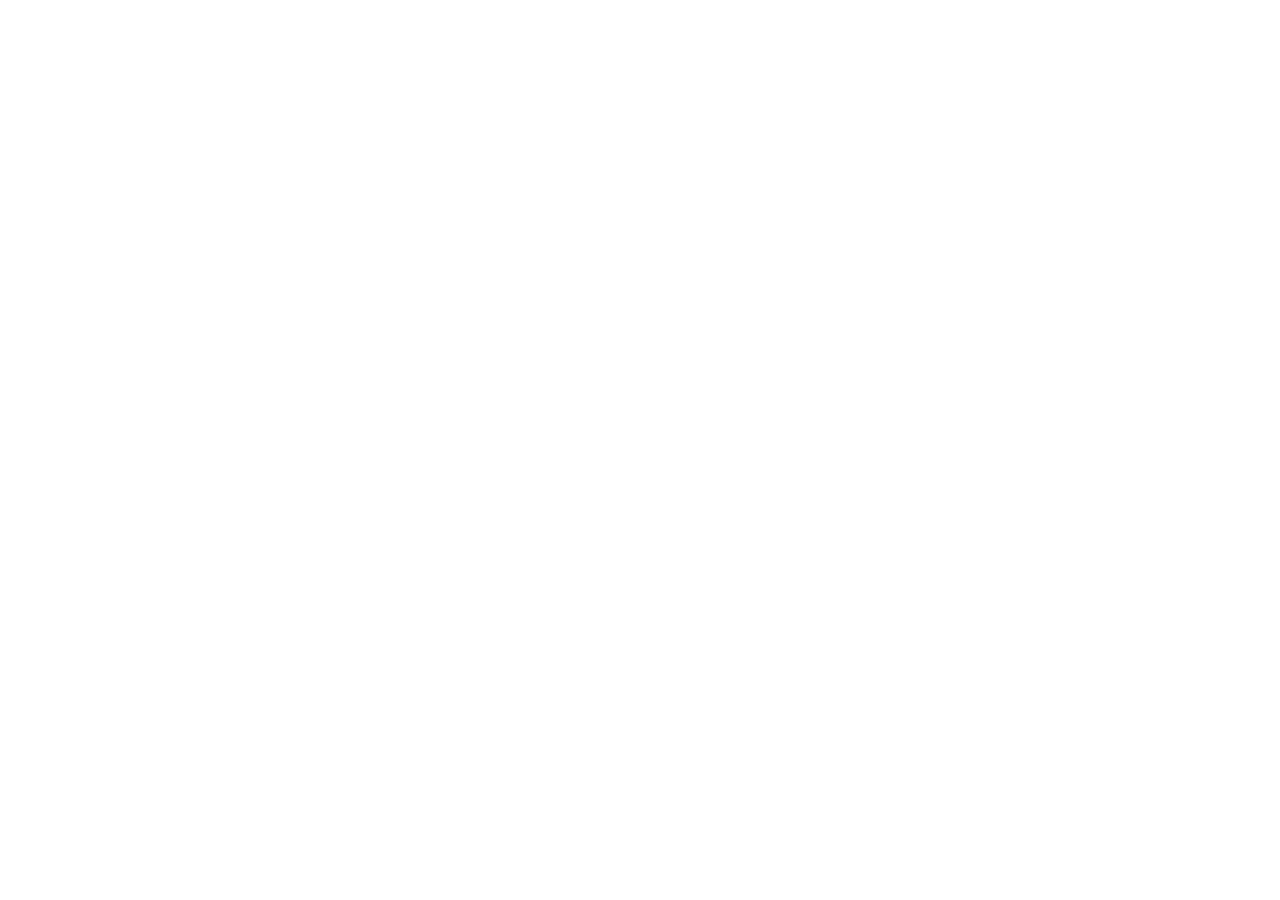
==== commit a6928f40: "Redirect to the Netlify site; this copy is retired" ====
--- a/index.html
+++ b/index.html
@@ -1 +1,14 @@
-<!DOCTYPE html><html lang="en"><head><meta charset="utf-8"><meta name="viewport" content="width=device-width, initial-scale=1, viewport-fit=cover"><title>Alon Biger — Civil Engineering, Engineering Automation &amp; Sports Infrastructure</title><meta name="description" content="Alon Biger is a Civil Engineering student at UT Knoxville and a Civil Engineering Intern with SSR, building practical AI tools for engineering work and pursuing a career in site design and sports infrastructure."><link rel="canonical" href="https://alonbiger2005.github.io/"><meta name="theme-color" content="#0d1624"><meta name="color-scheme" content="dark"><meta property="og:type" content="profile"><meta property="og:title" content="Alon Biger — Civil Engineering, Engineering Automation &amp; Sports Infrastructure"><meta property="og:description" content="Alon Biger is a Civil Engineering student at UT Knoxville and a Civil Engineering Intern with SSR, building practical AI tools for engineering work and pursuing a career in site design and sports infrastructure."><meta property="og:url" content="https://alonbiger2005.github.io/"><meta property="og:image" content="https://alonbiger2005.github.io/og.png"><meta property="og:image:width" content="1200"><meta property="og:image:height" content="630"><meta name="twitter:card" content="summary_large_image"><link rel="icon" href="/favicon.svg" type="image/svg+xml"><link rel="apple-touch-icon" href="/apple-touch-icon.png"><link rel="preconnect" href="https://fonts.googleapis.com"><link rel="preconnect" href="https://fonts.gstatic.com" crossorigin><link rel="stylesheet" href="https://fonts.googleapis.com/css2?family=Instrument+Sans:wdth,wght@75..100,400..700&family=Michroma&display=swap"><script type="application/ld+json">{"@context":"https://schema.org","@type":"Person","name":"Alon Biger","url":"https://alonbiger2005.github.io/","email":"mailto:alon.biger.2005@gmail.com","jobTitle":"Civil Engineering Intern","worksFor":{"@type":"Organization","name":"Smith Seckman Reid, Inc."},"alumniOf":[{"@type":"CollegeOrUniversity","name":"University of Tennessee, Knoxville"},{"@type":"CollegeOrUniversity","name":"Maryville College"}],"knowsLanguage":["English","Hebrew"],"sameAs":["https://www.linkedin.com/in/alon-biger"]}</script><link rel="stylesheet" href="/_astro/Icon.DvTIJjRk.css"><link rel="stylesheet" href="/_astro/index.ZIvxnp6-.css"></head><body><a class="skip" href="#main">Skip to content</a><header class="nav" id="nav"><div class="wrap nav-inner"><a class="brand" href="#top" aria-label="Alon Biger, back to top"><span class="brand-mark" aria-hidden="true">AB</span><span class="brand-name">Alon Biger</span></a><button class="nav-toggle" id="navToggle" type="button" aria-expanded="false" aria-controls="navMenu"><span class="bars" aria-hidden="true"><i></i><i></i></span> Menu</button><div class="nav-menu" id="navMenu"><nav aria-label="Primary"><ul class="nav-links"><li><a href="#work">Work</a></li><li><a href="#experience">Experience</a></li><li><a href="#about">About</a></li><li><a href="#resume">Résumé</a></li><li><a href="#contact">Contact</a></li></ul></nav><div class="nav-cta"><a class="btn btn-primary" href="/resume/Alon_Biger_Resume.pdf" download="Alon_Biger_Resume.pdf" data-resume-pdf><svg viewBox="0 0 24 24" fill="none" stroke="currentColor" stroke-width="2" stroke-linecap="round" stroke-linejoin="round" aria-hidden="true" focusable="false"><path d="M12 4v11m0 0 4-4m-4 4-4-4M5 20h14"></path></svg> Résumé</a></div></div></div></header><main id="main"><section class="hero" id="top" aria-labelledby="heroName"><canvas class="terrain" aria-hidden="true"></canvas><div class="hero-shade" aria-hidden="true"></div><div class="wrap hero-inner"><div><h1 id="heroName" data-in style="--i:0">Alon Biger</h1><p class="positioning" data-in style="--i:1"><span>Civil Engineering</span><span class="x" aria-hidden="true">×</span><span>Engineering Automation</span><span class="x" aria-hidden="true">×</span><span>Sports Infrastructure</span></p><p class="headline" data-in style="--i:2">I learn how engineering work gets done, then build tools that make it better.</p><p class="intro" data-in style="--i:3">Civil Engineering student at the University of Tennessee, Knoxville. I continue part-time with SSR&#39;s Civil/Environmental group after a Summer 2026 internship, and I build practical AI tools for engineering work at SSR and for UTK engineering students.</p><div class="hero-cta" data-in style="--i:4"><a class="btn btn-primary" href="#work">Explore my work</a><a class="btn btn-line" href="#resume">View résumé</a><a class="btn btn-line" href="mailto:alon.biger.2005@gmail.com?subject=Hello%20from%20your%20portfolio"><svg viewBox="0 0 24 24" fill="none" stroke="currentColor" stroke-width="2" stroke-linecap="round" stroke-linejoin="round" aria-hidden="true" focusable="false"><rect x="3" y="5" width="18" height="14" rx="2"></rect><path d="m4 7 8 6 8-6"></path></svg> Email me</a><button class="btn btn-ghost" type="button" data-assistant-open><svg viewBox="0 0 24 24" fill="none" stroke="currentColor" stroke-width="2" stroke-linecap="round" stroke-linejoin="round" aria-hidden="true" focusable="false"><path d="M4 5h16v11H9l-5 4V5Z"></path></svg> Ask the assistant</button></div></div><div class="hero-side" data-in style="--i:3"><div class="now-card"><figure class="portrait"><div class="frame"><img src="/_astro/headshot.BfD-DQCa_m1thg.webp" srcset="/_astro/headshot.BfD-DQCa_y4ljr.webp 200w, /_astro/headshot.BfD-DQCa_Z222qPO.webp 300w" alt="Alon Biger in a dark suit and tie, outdoors" sizes="88px" loading="eager" fetchpriority="high" decoding="async" width="600" height="600"></div><figcaption><b>Alon Biger</b><span>Knoxville &amp; Nashville, TN</span></figcaption></figure><h2>Right now</h2><ul><li><span class="pulse" aria-hidden="true"></span><span>Studying Civil Engineering at UT Knoxville</span></li><li><span class="pulse" aria-hidden="true"></span><span>Working part-time with SSR&#39;s Civil/Environmental group</span></li><li><span class="pulse" aria-hidden="true"></span><span>Working as a Student Assistant for Dr. Retherford at UT Knoxville Tickle College of Engineering</span></li></ul></div></div></div><div class="wrap"><dl class="proof" aria-label="At a glance"><div><dt>Education</dt><dd><div class="v">UTK Civil Engineering</div><div class="d">B.S. in progress, expected May 2028</div></dd></div><div><dt>Work</dt><dd><div class="v">SSR Civil/Environmental</div><div class="d">Intern since May 2026, part-time remote</div></dd></div><div><dt>Teaching</dt><dd><div class="v">UT Tickle College of Engineering Student Assistant</div><div class="d">Working for Dr. Retherford, developing the Engineering Students&#39; AI Training Hub, in progress</div></dd></div><div><dt>Athletics</dt><dd><div class="v">NCAA Goalkeeper</div><div class="d">Maryville College, 2024–Present</div></dd></div></dl></div></section><section class="section" id="work" aria-labelledby="workTitle" data-section="work"><div class="wrap"><div class="work-top"><header class="sec-head"><h2 id="workTitle">Selected work</h2><p class="lead">Civil engineering, the tools I build for it, and a few things on the side. Status is current as of October 2026.</p></header><div class="filters" role="group" aria-label="Filter projects"><button class="filter" type="button" data-filter="all" aria-pressed="true">All</button><button class="filter" type="button" data-filter="civil" aria-pressed="false">Civil &amp; site</button><button class="filter" type="button" data-filter="automation" aria-pressed="false">Automation &amp; AI</button><button class="filter" type="button" data-filter="education" aria-pressed="false">Engineering education</button><button class="filter" type="button" data-filter="ventures" aria-pressed="false">Other builds</button></div></div><p class="sr-only" id="filterStatus" aria-live="polite"></p><div class="work-grid t1"><article class="card feature" data-cats="automation civil" data-project="export-agent"><div class="art" aria-hidden="true"><svg viewBox="0 0 320 160" preserveAspectRatio="xMidYMid meet"><g fill="none" stroke="currentColor" stroke-width="1.5" stroke-linecap="round" stroke-linejoin="round"><rect x="56" y="34" width="72" height="96" fill="#16243a"></rect><rect x="48" y="26" width="72" height="96" fill="#16243a"></rect><path d="M60 44h48M60 54h40M60 64h46M60 74h30M60 84h44M60 94h36M60 104h42" opacity=".55"></path><g class="acc"><path d="M58 70c-6-6 4-12 14-10s30-2 36 4-2 14-16 12-30 2-34-6Z" stroke-dasharray="3 3"></path><path d="M110 58l10-10"></path><path d="M120 48h10"></path></g><path d="M146 78h40" stroke-dasharray="2 4"></path><path d="M180 72l8 6-8 6"></path><rect x="204" y="26" width="72" height="104" fill="#16243a"></rect><rect x="204" y="26" width="72" height="16"></rect><path d="M214 54h52M214 64h44M214 74h50M214 84h36M214 94h48" opacity=".55"></path><g class="acc2"><circle cx="262" cy="114" r="9"></circle><path d="m257 114 4 4 6-8"></path></g></g></svg></div><div class="body"><span class="badge" data-s="in-use">In use</span><h3>Technical Writing &amp; Export Agent</h3><p class="meta">SSR Civil/Environmental, 2026 – Present</p><p class="sum">An AI-assisted tool that checks engineering writing against the group&#39;s standards and assembles finished documents in the firm&#39;s official templates.</p><dl class="facts"><div><dt>Why</dt><dd>Report quality varies by author, and turning approved content into a formatted deliverable is slow manual work.</dd></div><div><dt>My role</dt><dd>Proposed it, led the original intern team, and built the current version.</dd></div><div><dt>Result</dt><dd>In use in SSR&#39;s Civil/Environmental group, with more of the group starting.</dd></div></dl><ul class="chips" aria-label="Tools"><li>JavaScript</li><li>Claude API</li><li>Prompt engineering</li><li>Word &amp; PDF generation</li></ul><div class="foot"><button class="open-case" type="button" data-open-project="export-agent" aria-haspopup="dialog">Read the case study</button></div></div></article><article class="card feature" data-cats="education automation" data-project="ai-training-hub"><div class="art" aria-hidden="true"><svg viewBox="0 0 320 160" preserveAspectRatio="xMidYMid meet"><g fill="none" stroke="currentColor" stroke-width="1.5" stroke-linecap="round" stroke-linejoin="round"><path d="M28 112c40 0 40-52 80-52s40 52 80 52 40-52 80-52" opacity=".5"></path><circle cx="28" cy="104" r="7" class="acc2" fill="currentColor"></circle><circle cx="58" cy="72" r="5" class fill="#16243a"></circle><circle cx="88" cy="104" r="5" class fill="#16243a"></circle><circle cx="118" cy="72" r="5" class fill="#16243a"></circle><circle cx="148" cy="104" r="5" class fill="#16243a"></circle><circle cx="178" cy="72" r="5" class fill="#16243a"></circle><circle cx="208" cy="104" r="5" class fill="#16243a"></circle><circle cx="238" cy="72" r="5" class fill="#16243a"></circle><circle cx="268" cy="104" r="5" class fill="#16243a"></circle><circle cx="292" cy="72" r="5" class fill="#16243a"></circle><g class="acc"><rect x="118" y="20" width="84" height="44" rx="3" fill="#16243a"></rect><path d="M152 32v20l16-10Z" fill="currentColor" stroke="none"></path></g><path d="M40 136h240" opacity=".35"></path><path d="M40 132v8M100 132v8M160 132v8M220 132v8M280 132v8" opacity=".35"></path></g></svg></div><div class="body"><span class="badge" data-s="in-use">Module 1 in use</span><h3>AI Training Hub for UTK Engineering Students</h3><p class="meta">UT Knoxville, Tickle College of Engineering, Fall 2026 – Present</p><p class="sum">An expanding learning platform designed to build practical AI application knowledge across engineering workflows and prepare students to enter engineering firms with the AI fluency to contribute immediately. It started in UTK&#39;s CE 205 course.</p><dl class="facts"><div><dt>Why</dt><dd>Many students use AI for one-off answers. Engineering work calls for repeatable, checkable workflows.</dd></div><div><dt>My role</dt><dd>Developer (Student Assistant), working with Dr. Jennifer Retherford.</dd></div><div><dt>Result</dt><dd>Module 1 is in use in CE 205, in Canvas and as a public standalone site. Module 2 is in development.</dd></div></dl><ul class="chips" aria-label="Tools"><li>HTML, CSS &amp; JavaScript</li><li>Canvas LMS</li><li>AI-agent design</li><li>Prompt engineering</li></ul><div class="foot"><button class="open-case" type="button" data-open-project="ai-training-hub" aria-haspopup="dialog">Read the case study</button></div></div></article><article class="card feature" data-cats="civil" data-project="stadium-study"><div class="art" aria-hidden="true"><svg viewBox="0 0 320 160" preserveAspectRatio="xMidYMid meet"><g fill="none" stroke="currentColor" stroke-width="1.5" stroke-linecap="round" stroke-linejoin="round"><path d="M14 30c60 20 80-10 150 6s110 0 150-12" opacity=".28"></path><path d="M8 140c70-14 110 8 170-6s100 6 140-8" opacity=".28"></path><rect x="86" y="30" width="148" height="104" rx="52" fill="#16243a"></rect><rect x="100" y="42" width="120" height="80" rx="40" opacity=".7"></rect><g class="acc2"><path d="M160 112 132 84l28-28 28 28Z"></path><circle cx="160" cy="84" r="4"></circle></g><path d="M160 112v18" opacity=".6" stroke-dasharray="2 3"></path><g class="acc"><path d="M270 34v20"></path><path d="m264 44 6-10 6 10"></path><text x="266" y="68" font-size="10" font-family="var(--ff-mono)" fill="currentColor" stroke="none">N</text></g><path d="M30 120h40M30 116v8M50 116v8M70 116v8" opacity=".5"></path></g></svg></div><div class="body"><span class="badge" data-s="completed">Completed</span><h3>Theoretical Stadium Feasibility Study</h3><p class="meta">SSR, Summer 2026 internship, Summer 2026</p><p class="sum">A theoretical, feasibility-level civil and site study of what it would take to locate and build a major-league ballpark in an urban setting.</p><dl class="facts"><div><dt>Why</dt><dd>It&#39;s the kind of project I want to work on, approached the way a civil team would.</dd></div><div><dt>My role</dt><dd>Researcher, analyst, and author, with guidance from SSR&#39;s civil team. GIS work was done with a GIS specialist.</dd></div><div><dt>Result</dt><dd>A complete feasibility study delivered as an interactive report and reviewed with the civil team.</dd></div></dl><ul class="chips" aria-label="Tools"><li>Site feasibility</li><li>Grading &amp; utilities concepts</li><li>Permitting research</li><li>Precedent research</li></ul><div class="foot"><button class="open-case" type="button" data-open-project="stadium-study" aria-haspopup="dialog">Read the case study</button></div></div></article></div><h3 class="sub-head">More work</h3><div class="work-grid t2"><article class="card compact" data-cats="automation civil" data-project="project-playbook"><div class="art" aria-hidden="true"><svg viewBox="0 0 320 160" preserveAspectRatio="xMidYMid meet"><g fill="none" stroke="currentColor" stroke-width="1.5" stroke-linecap="round" stroke-linejoin="round"><path d="M40 28v112M40 140h252" opacity=".5"></path><rect x="52" y="36" width="60" height="10" rx="2" class fill="currentColor" opacity="0.25"></rect><rect x="92" y="54" width="72" height="10" rx="2" class fill="currentColor" opacity="0.25"></rect><rect x="140" y="72" width="56" height="10" rx="2" class="acc" fill="#16243a" opacity="1"></rect><rect x="176" y="90" width="80" height="10" rx="2" class fill="#16243a" opacity="1"></rect><rect x="212" y="108" width="64" height="10" rx="2" class fill="#16243a" opacity="1"></rect><path class="acc2" d="M168 22v118" stroke-dasharray="3 3"></path></g></svg></div><div class="body"><span class="badge" data-s="prototype">Prototype</span><h3>Civil Project Playbook</h3><p class="sum">An interactive prototype that translates a detailed engineering project-delivery workflow into task status, schedule, budget/labor, collaboration, and reporting views.</p><div class="foot"><button class="open-case" type="button" data-open-project="project-playbook" aria-haspopup="dialog">Details</button></div></div></article><article class="card compact" data-cats="civil" data-project="writing-guide"><div class="art" aria-hidden="true"><svg viewBox="0 0 320 160" preserveAspectRatio="xMidYMid meet"><g fill="none" stroke="currentColor" stroke-width="1.5" stroke-linecap="round" stroke-linejoin="round"><text x="70" y="108" font-size="72" font-family="var(--ff-display)" font-weight="700" fill="currentColor" stroke="none">Aa</text><path d="M60 112h120M60 58h120" class="acc" stroke-dasharray="3 3"></path><path d="M200 50h70M200 66h56M200 82h64M200 98h40M200 114h60" opacity=".5"></path><g class="acc2"><path d="M188 46v72"></path></g></g></svg></div><div class="body"><span class="badge" data-s="completed">Completed</span><h3>AP Technical Writing Guide</h3><p class="sum">An AP-based technical writing guide for the Civil/Environmental group, my first major internship assignment.</p><div class="foot"><button class="open-case" type="button" data-open-project="writing-guide" aria-haspopup="dialog">Details</button></div></div></article><article class="card compact" data-cats="automation education" data-project="ssr-ai-training"><div class="art" aria-hidden="true"><svg viewBox="0 0 320 160" preserveAspectRatio="xMidYMid meet"><g fill="none" stroke="currentColor" stroke-width="1.5" stroke-linecap="round" stroke-linejoin="round"><path d="M40 136h240" opacity=".35"></path><g><rect x="40" y="112" width="48" height="24" fill="#16243a" class></rect><circle cx="64" cy="96" r="8" class fill="#16243a"></circle></g><g><rect x="104" y="92" width="48" height="44" fill="#16243a" class></rect><circle cx="128" cy="76" r="8" class fill="#16243a"></circle></g><g><rect x="168" y="72" width="48" height="64" fill="#16243a" class></rect><circle cx="192" cy="56" r="8" class fill="#16243a"></circle></g><g><rect x="232" y="52" width="48" height="84" fill="#16243a" class="acc"></rect><circle cx="256" cy="36" r="8" class="acc2" fill="currentColor"></circle></g><path d="M64 88 128 68 192 48 248 30" stroke-dasharray="3 4" opacity=".6"></path><path d="m240 26 10 3-5 9" opacity=".6"></path></g></svg></div><div class="body"><span class="badge" data-s="in-dev">In development</span><h3>AI Training &amp; Onboarding</h3><p class="sum">Practical, secure AI training for Civil/Environmental staff at every experience level, built around real engineering examples.</p><div class="foot"><button class="open-case" type="button" data-open-project="ssr-ai-training" aria-haspopup="dialog">Details</button></div></div></article><article class="card compact" data-cats="ventures" data-project="coachmatch"><div class="art" aria-hidden="true"><img src="/_astro/coachmatch-logo.DgLW-Ddq_Z1kgfBD.webp" alt loading="lazy" decoding="async" width="480" height="320"></div><div class="body"><span class="badge" data-s="rebuilding">Rebuilding</span><h3>CoachMatch+</h3><p class="sum">An AI-assisted platform I founded to connect athletes with private coaches and instructors in their area.</p><div class="foot"><button class="open-case" type="button" data-open-project="coachmatch" aria-haspopup="dialog">Details</button></div></div></article><article class="card compact" data-cats="ventures" data-project="soccer-camp"><div class="art" aria-hidden="true"><svg viewBox="0 0 320 160" preserveAspectRatio="xMidYMid meet"><g fill="none" stroke="currentColor" stroke-width="1.5" stroke-linecap="round" stroke-linejoin="round"><rect x="40" y="22" width="240" height="116" fill="#16243a"></rect><path d="M160 22v116"></path><circle cx="160" cy="80" r="20"></circle><rect x="40" y="52" width="30" height="56"></rect><rect x="250" y="52" width="30" height="56"></rect><g class="acc"><path d="M88 46c30 10 46 4 72 30" stroke-dasharray="3 3"></path><circle cx="160" cy="80" r="3" fill="currentColor"></circle></g></g></svg></div><div class="body"><span class="badge" data-s="completed">Built</span><h3>Maryville Soccer Camp Website</h3><p class="sum">A rebuild of the Maryville College soccer camp website into a modern, easier-to-maintain site with structured content and a built-in FAQ assistant.</p><div class="foot"><button class="open-case" type="button" data-open-project="soccer-camp" aria-haspopup="dialog">Details</button></div></div></article></div></div></section><dialog class="case" id="project-export-agent" aria-labelledby="case-export-agent-title" data-project-dialog="export-agent"><div class="case-head"><p class="meta">SSR Civil/Environmental, 2026 – Present</p><div><span class="badge" data-s="in-use">In use</span></div><h2 id="case-export-agent-title">Technical Writing &amp; Export Agent</h2><p class="sum">An AI-assisted tool that checks engineering writing against the group&#39;s standards and assembles finished documents in the firm&#39;s official templates.</p><button class="case-close" type="button" data-close-dialog aria-label="Close case study"><svg viewBox="0 0 24 24" fill="none" stroke="currentColor" stroke-width="2" stroke-linecap="round" stroke-linejoin="round" aria-hidden="true" focusable="false"><path d="M18 6 6 18M6 6l12 12"></path></svg></button></div><div class="case-body"><div class="case-summary"><div><div class="k">My role</div><div class="v">Proposed it, led the original intern team, and built the current version.</div></div><div><div class="k">Result</div><div class="v">In use in SSR&#39;s Civil/Environmental group, with more of the group starting.</div></div><div><div class="k">Status</div><div class="v">In use</div></div></div><section class="case-sec"><h3>Challenge</h3><div><p>Engineering documents have two separate problems: is the writing right, and is the document put together right? Both take experienced people&#39;s time.</p></div></section><section class="case-sec"><h3>Origin</h3><div><p>In Summer 2026 I proposed the concept and was selected as project manager for an eight-person, cross-disciplinary intern team that built the first version.</p></div></section><section class="case-sec"><h3>What I built</h3><div><ul><li>A writing agent that reviews drafts against the group&#39;s style standards and suggests rewrites that keep the technical meaning.</li><li>An export agent that guides the user through what a document needs and produces it in the correct official template, as Word or PDF.</li><li>Checks for consistency before anything is exported.</li><li>The current version adds template routing, guided intake, document extraction, and AI-ready template workflows, with Word/PDF output.</li></ul></div></section><section class="case-sec"><h3>Where it is now</h3><div><p>After the internship I kept developing it, focused on SSR&#39;s Civil/Environmental group as a realistic place to put it to work. It is now in use in the group, and more people are starting to use it.</p></div></section><section class="case-sec"><h3>What I learned</h3><div><p>The hard part isn&#39;t the AI. It&#39;s understanding exactly how engineers write and assemble documents, and building something that fits that process instead of adding steps.</p></div></section><section class="case-sec"><h3>Tools & methods</h3><ul class="chips"><li>JavaScript</li><li>Claude API</li><li>Prompt engineering</li><li>Word &amp; PDF generation</li><li>Playwright testing</li></ul></section><p class="note"><svg viewBox="0 0 24 24" fill="none" stroke="currentColor" stroke-width="2" stroke-linecap="round" stroke-linejoin="round" aria-hidden="true" focusable="false"><circle cx="12" cy="12" r="9"></circle><path d="M12 11v5m0-8h.01"></path></svg><span>Described at a high level only. No SSR templates, internal standards, or client information are shown.</span></p><div class="case-actions"><button class="btn btn-line" type="button" data-close-dialog>Back to work</button><button class="btn btn-ghost case-ask" type="button" data-assistant-open><svg viewBox="0 0 24 24" fill="none" stroke="currentColor" stroke-width="2" stroke-linecap="round" stroke-linejoin="round" aria-hidden="true" focusable="false"><path d="M4 5h16v11H9l-5 4V5Z"></path></svg> Ask about this project</button></div></div></dialog><dialog class="case" id="project-ai-training-hub" aria-labelledby="case-ai-training-hub-title" data-project-dialog="ai-training-hub"><div class="case-head"><p class="meta">UT Knoxville, Tickle College of Engineering, Fall 2026 – Present</p><div><span class="badge" data-s="in-use">Module 1 in use</span></div><h2 id="case-ai-training-hub-title">AI Training Hub for UTK Engineering Students</h2><p class="sum">An expanding learning platform designed to build practical AI application knowledge across engineering workflows and prepare students to enter engineering firms with the AI fluency to contribute immediately. It started in UTK&#39;s CE 205 course.</p><button class="case-close" type="button" data-close-dialog aria-label="Close case study"><svg viewBox="0 0 24 24" fill="none" stroke="currentColor" stroke-width="2" stroke-linecap="round" stroke-linejoin="round" aria-hidden="true" focusable="false"><path d="M18 6 6 18M6 6l12 12"></path></svg></button></div><div class="case-body"><div class="case-summary"><div><div class="k">My role</div><div class="v">Developer (Student Assistant), working with Dr. Jennifer Retherford.</div></div><div><div class="k">Result</div><div class="v">Module 1 is in use in CE 205, in Canvas and as a public standalone site. Module 2 is in development.</div></div><div><div class="k">Status</div><div class="v">Module 1 in use</div></div></div><section class="case-sec"><h3>Challenge</h3><div><p>Students reach for AI to get a quick answer, not to build a tool they can test and trust. The goal is to teach the professional version: design an agent, test it, and improve it.</p></div></section><section class="case-sec"><h3>Collaboration</h3><div><p>A faculty-directed initiative in UTK&#39;s Civil &amp; Environmental Engineering department, led by Dr. Jennifer Retherford, Teaching Professor. I&#39;m the developer, employed as a Student Assistant: concept, instructional design, agent design, web development, video, Canvas integration, testing, and deployment.</p></div></section><section class="case-sec"><h3>Module 1: technical introductions (CE 205)</h3><div><ul><li>Building an AI Agent for Effective Technical Introductions: a 10-step guided sequence.</li><li>9 instructional videos, audio summaries, copyable agent instructions, and practice activities.</li><li>Aligned with the course&#39;s technical-communication framework.</li><li>Runs inside Canvas and as a standalone site.</li></ul></div></section><section class="case-sec"><h3>What&#39;s next</h3><div><p>Module 2, an AI agent for engineering technical presentations, is in development. The plan is to grow the hub from CE 205 into AI training for engineering students across the Tickle College of Engineering.</p></div></section><section class="case-sec"><h3>What I learned</h3><div><p>Teaching a workflow takes more structure than using one. Every step has to be clear enough for a student to follow alone.</p></div></section><section class="case-sec"><h3>Tools & methods</h3><ul class="chips"><li>HTML, CSS &amp; JavaScript</li><li>Canvas LMS</li><li>AI-agent design</li><li>Prompt engineering</li><li>Instructional design</li><li>Video production</li></ul></section><p class="note"><svg viewBox="0 0 24 24" fill="none" stroke="currentColor" stroke-width="2" stroke-linecap="round" stroke-linejoin="round" aria-hidden="true" focusable="false"><circle cx="12" cy="12" r="9"></circle><path d="M12 11v5m0-8h.01"></path></svg><span>Measured learning outcomes have not been established yet.</span></p><div class="case-actions"><a class="btn btn-primary" href="https://ce205-ai-hub.github.io/ce205-module1/" target="_blank" rel="noopener">Explore Module 1 <svg viewBox="0 0 24 24" fill="none" stroke="currentColor" stroke-width="2" stroke-linecap="round" stroke-linejoin="round" aria-hidden="true" focusable="false"><path d="M7 17 17 7M9 7h8v8"></path></svg></a><button class="btn btn-line" type="button" data-close-dialog>Back to work</button><button class="btn btn-ghost case-ask" type="button" data-assistant-open><svg viewBox="0 0 24 24" fill="none" stroke="currentColor" stroke-width="2" stroke-linecap="round" stroke-linejoin="round" aria-hidden="true" focusable="false"><path d="M4 5h16v11H9l-5 4V5Z"></path></svg> Ask about this project</button></div></div></dialog><dialog class="case" id="project-stadium-study" aria-labelledby="case-stadium-study-title" data-project-dialog="stadium-study"><div class="case-head"><p class="meta">SSR, Summer 2026 internship, Summer 2026</p><div><span class="badge" data-s="completed">Completed</span></div><h2 id="case-stadium-study-title">Theoretical Stadium Feasibility Study</h2><p class="sum">A theoretical, feasibility-level civil and site study of what it would take to locate and build a major-league ballpark in an urban setting.</p><button class="case-close" type="button" data-close-dialog aria-label="Close case study"><svg viewBox="0 0 24 24" fill="none" stroke="currentColor" stroke-width="2" stroke-linecap="round" stroke-linejoin="round" aria-hidden="true" focusable="false"><path d="M18 6 6 18M6 6l12 12"></path></svg></button></div><div class="case-body"><div class="case-summary"><div><div class="k">My role</div><div class="v">Researcher, analyst, and author, with guidance from SSR&#39;s civil team. GIS work was done with a GIS specialist.</div></div><div><div class="k">Result</div><div class="v">A complete feasibility study delivered as an interactive report and reviewed with the civil team.</div></div><div><div class="k">Status</div><div class="v">Completed</div></div></div><section class="case-sec"><h3>Purpose</h3><div><p>To work through, from a civil engineering point of view, how a stadium site is chosen and what the site needs before a building can go on it.</p></div></section><section class="case-sec"><h3>What I did</h3><div><ul><li>Researched built precedent venues and defined engineering screening criteria.</li><li>Compared candidate sites and carried a preferred site forward.</li><li>Developed conceptual site layout, grading, utilities, and the permitting path at a feasibility level, working with a GIS specialist on the mapping.</li><li>Built the deliverable as an interactive report with zoomable plan exhibits.</li></ul></div></section><section class="case-sec"><h3>What I learned</h3><div><p>How tightly site selection, grading, utilities, and permitting constrain each other, and how much of a venue&#39;s success is decided before design starts.</p></div></section><section class="case-sec"><h3>Tools & methods</h3><ul class="chips"><li>Site feasibility</li><li>Grading &amp; utilities concepts</li><li>Permitting research</li><li>Precedent research</li><li>Interactive HTML</li></ul></section><p class="note"><svg viewBox="0 0 24 24" fill="none" stroke="currentColor" stroke-width="2" stroke-linecap="round" stroke-linejoin="round" aria-hidden="true" focusable="false"><circle cx="12" cy="12" r="9"></circle><path d="M12 11v5m0-8h.01"></path></svg><span>A theoretical, independent exercise. It is not affiliated with, endorsed by, or commissioned by any league, team, developer, government body, or client.</span></p><div class="case-actions"><button class="btn btn-line" type="button" data-close-dialog>Back to work</button><button class="btn btn-ghost case-ask" type="button" data-assistant-open><svg viewBox="0 0 24 24" fill="none" stroke="currentColor" stroke-width="2" stroke-linecap="round" stroke-linejoin="round" aria-hidden="true" focusable="false"><path d="M4 5h16v11H9l-5 4V5Z"></path></svg> Ask about this project</button></div></div></dialog><dialog class="case" id="project-project-playbook" aria-labelledby="case-project-playbook-title" data-project-dialog="project-playbook"><div class="case-head"><p class="meta">SSR Civil/Environmental, 2026</p><div><span class="badge" data-s="prototype">Prototype</span></div><h2 id="case-project-playbook-title">Civil Project Playbook</h2><p class="sum">An interactive prototype that translates a detailed engineering project-delivery workflow into task status, schedule, budget/labor, collaboration, and reporting views.</p><button class="case-close" type="button" data-close-dialog aria-label="Close case study"><svg viewBox="0 0 24 24" fill="none" stroke="currentColor" stroke-width="2" stroke-linecap="round" stroke-linejoin="round" aria-hidden="true" focusable="false"><path d="M18 6 6 18M6 6l12 12"></path></svg></button></div><div class="case-body"><div class="case-summary"><div><div class="k">My role</div><div class="v">Designer and builder.</div></div><div><div class="k">Result</div><div class="v">Working prototype with task status, schedule, budget/labor, collaboration, and reporting views.</div></div><div><div class="k">Status</div><div class="v">Prototype</div></div></div><section class="case-sec"><h3>What it is</h3><div><p>A digital version of how a civil project moves from start to finish: task status, schedule, budget and labor, collaboration, and reporting in one place.</p></div></section><section class="case-sec"><h3>What I did</h3><div><p>Designed and built the prototype, and explored how it could connect to the Microsoft tools the team already uses.</p></div></section><section class="case-sec"><h3>Tools & methods</h3><ul class="chips"><li>JavaScript</li><li>Workflow design</li><li>Project management</li></ul></section><p class="note"><svg viewBox="0 0 24 24" fill="none" stroke="currentColor" stroke-width="2" stroke-linecap="round" stroke-linejoin="round" aria-hidden="true" focusable="false"><circle cx="12" cy="12" r="9"></circle><path d="M12 11v5m0-8h.01"></path></svg><span>Described at a high level only. No internal processes or client information are shown.</span></p><div class="case-actions"><button class="btn btn-line" type="button" data-close-dialog>Back to work</button><button class="btn btn-ghost case-ask" type="button" data-assistant-open><svg viewBox="0 0 24 24" fill="none" stroke="currentColor" stroke-width="2" stroke-linecap="round" stroke-linejoin="round" aria-hidden="true" focusable="false"><path d="M4 5h16v11H9l-5 4V5Z"></path></svg> Ask about this project</button></div></div></dialog><dialog class="case" id="project-writing-guide" aria-labelledby="case-writing-guide-title" data-project-dialog="writing-guide"><div class="case-head"><p class="meta">SSR Civil/Environmental, Summer 2026</p><div><span class="badge" data-s="completed">Completed</span></div><h2 id="case-writing-guide-title">AP Technical Writing Guide</h2><p class="sum">An AP-based technical writing guide for the Civil/Environmental group, my first major internship assignment.</p><button class="case-close" type="button" data-close-dialog aria-label="Close case study"><svg viewBox="0 0 24 24" fill="none" stroke="currentColor" stroke-width="2" stroke-linecap="round" stroke-linejoin="round" aria-hidden="true" focusable="false"><path d="M18 6 6 18M6 6l12 12"></path></svg></button></div><div class="case-body"><div class="case-summary"><div><div class="k">My role</div><div class="v">Author.</div></div><div><div class="k">Result</div><div class="v">Became the rule foundation for the Technical Writing &amp; Export Agent.</div></div><div><div class="k">Status</div><div class="v">Completed</div></div></div><section class="case-sec"><h3>What it is</h3><div><p>A reference that standardizes how the group writes: units, abbreviations, numbers, dates, terminology, recommendation language, and voice.</p></div></section><section class="case-sec"><h3>Why it matters</h3><div><p>Writing the rules by hand first is what made it possible to build a tool that checks them.</p></div></section><section class="case-sec"><h3>Tools & methods</h3><ul class="chips"><li>AP style</li><li>Technical writing</li><li>Editorial standards</li></ul></section><p class="note"><svg viewBox="0 0 24 24" fill="none" stroke="currentColor" stroke-width="2" stroke-linecap="round" stroke-linejoin="round" aria-hidden="true" focusable="false"><circle cx="12" cy="12" r="9"></circle><path d="M12 11v5m0-8h.01"></path></svg><span>An internal document; it is not published here.</span></p><div class="case-actions"><button class="btn btn-line" type="button" data-close-dialog>Back to work</button><button class="btn btn-ghost case-ask" type="button" data-assistant-open><svg viewBox="0 0 24 24" fill="none" stroke="currentColor" stroke-width="2" stroke-linecap="round" stroke-linejoin="round" aria-hidden="true" focusable="false"><path d="M4 5h16v11H9l-5 4V5Z"></path></svg> Ask about this project</button></div></div></dialog><dialog class="case" id="project-ssr-ai-training" aria-labelledby="case-ssr-ai-training-title" data-project-dialog="ssr-ai-training"><div class="case-head"><p class="meta">SSR Civil/Environmental, Fall 2026 – Present</p><div><span class="badge" data-s="in-dev">In development</span></div><h2 id="case-ssr-ai-training-title">AI Training &amp; Onboarding</h2><p class="sum">Practical, secure AI training for Civil/Environmental staff at every experience level, built around real engineering examples.</p><button class="case-close" type="button" data-close-dialog aria-label="Close case study"><svg viewBox="0 0 24 24" fill="none" stroke="currentColor" stroke-width="2" stroke-linecap="round" stroke-linejoin="round" aria-hidden="true" focusable="false"><path d="M18 6 6 18M6 6l12 12"></path></svg></button></div><div class="case-body"><div class="case-summary"><div><div class="k">My role</div><div class="v">Developing the concept and the training content.</div></div><div><div class="k">Result</div><div class="v">In development; not deployed yet.</div></div><div><div class="k">Status</div><div class="v">In development</div></div></div><section class="case-sec"><h3>What it is</h3><div><ul><li>Helps Civil/Environmental staff build practical AI awareness and workflows.</li><li>Meets people at different experience levels.</li><li>Teaches responsible, secure AI use.</li><li>Shows real engineering applications, with the engineering judgment staying with the engineer.</li></ul></div></section><section class="case-sec"><h3>Status</h3><div><p>Early development, started in fall 2026. It isn&#39;t deployed yet.</p></div></section><section class="case-sec"><h3>Tools & methods</h3><ul class="chips"><li>Instructional design</li><li>AI-agent design</li><li>Prompt engineering</li></ul></section><p class="note"><svg viewBox="0 0 24 24" fill="none" stroke="currentColor" stroke-width="2" stroke-linecap="round" stroke-linejoin="round" aria-hidden="true" focusable="false"><circle cx="12" cy="12" r="9"></circle><path d="M12 11v5m0-8h.01"></path></svg><span>Described at a high level only. No internal SSR material is shown.</span></p><div class="case-actions"><button class="btn btn-line" type="button" data-close-dialog>Back to work</button><button class="btn btn-ghost case-ask" type="button" data-assistant-open><svg viewBox="0 0 24 24" fill="none" stroke="currentColor" stroke-width="2" stroke-linecap="round" stroke-linejoin="round" aria-hidden="true" focusable="false"><path d="M4 5h16v11H9l-5 4V5Z"></path></svg> Ask about this project</button></div></div></dialog><dialog class="case" id="project-coachmatch" aria-labelledby="case-coachmatch-title" data-project-dialog="coachmatch"><div class="case-head"><p class="meta">Founder, 2026</p><div><span class="badge" data-s="rebuilding">Rebuilding</span></div><h2 id="case-coachmatch-title">CoachMatch+</h2><p class="sum">An AI-assisted platform I founded to connect athletes with private coaches and instructors in their area.</p><button class="case-close" type="button" data-close-dialog aria-label="Close case study"><svg viewBox="0 0 24 24" fill="none" stroke="currentColor" stroke-width="2" stroke-linecap="round" stroke-linejoin="round" aria-hidden="true" focusable="false"><path d="M18 6 6 18M6 6l12 12"></path></svg></button></div><div class="case-body"><div class="case-summary"><div><div class="k">My role</div><div class="v">Founder: product concept, UX, branding, and iterative web-app development.</div></div><div><div class="k">Result</div><div class="v">Being rebuilt for relaunch.</div></div><div><div class="k">Status</div><div class="v">Rebuilding</div></div></div><section class="case-sec"><h3>What it is</h3><div><p>A marketplace where athletes find and book private coaches, with coach and athlete profiles, search, booking, messaging, and verification.</p></div></section><section class="case-sec"><h3>Status</h3><div><p>The first version is offline while I rebuild it. The link will go live again with the relaunch.</p></div></section><section class="case-sec"><h3>Tools & methods</h3><ul class="chips"><li>AI-assisted development</li><li>UX design</li><li>Product strategy</li><li>Branding</li></ul></section><div class="case-actions"><span class="btn btn-line is-off" aria-disabled="true">coachmatchplus.com: relaunching soon</span><button class="btn btn-line" type="button" data-close-dialog>Back to work</button><button class="btn btn-ghost case-ask" type="button" data-assistant-open><svg viewBox="0 0 24 24" fill="none" stroke="currentColor" stroke-width="2" stroke-linecap="round" stroke-linejoin="round" aria-hidden="true" focusable="false"><path d="M4 5h16v11H9l-5 4V5Z"></path></svg> Ask about this project</button></div></div></dialog><dialog class="case" id="project-soccer-camp" aria-labelledby="case-soccer-camp-title" data-project-dialog="soccer-camp"><div class="case-head"><p class="meta">Maryville College Soccer, 2026</p><div><span class="badge" data-s="completed">Built</span></div><h2 id="case-soccer-camp-title">Maryville Soccer Camp Website</h2><p class="sum">A rebuild of the Maryville College soccer camp website into a modern, easier-to-maintain site with structured content and a built-in FAQ assistant.</p><button class="case-close" type="button" data-close-dialog aria-label="Close case study"><svg viewBox="0 0 24 24" fill="none" stroke="currentColor" stroke-width="2" stroke-linecap="round" stroke-linejoin="round" aria-hidden="true" focusable="false"><path d="M18 6 6 18M6 6l12 12"></path></svg></button></div><div class="case-body"><div class="case-summary"><div><div class="k">My role</div><div class="v">Designer and developer.</div></div><div><div class="k">Result</div><div class="v">A fast, self-contained site with a camp FAQ assistant that answers from the site&#39;s own content, with no AI and no data sent anywhere.</div></div><div><div class="k">Status</div><div class="v">Built</div></div></div><section class="case-sec"><h3>What it is</h3><div><p>A single-file site for camp dates, pricing, and registration. Coaches edit one data file and rebuild.</p></div></section><section class="case-sec"><h3>Camp assistant</h3><div><p>A chat bubble that answers common questions from the site&#39;s own FAQ and data. It&#39;s the same idea as the assistant on this site.</p></div></section><section class="case-sec"><h3>Tools & methods</h3><ul class="chips"><li>HTML, CSS &amp; JavaScript</li><li>Python build script</li><li>Git &amp; GitHub</li></ul></section><div class="case-actions"><a class="btn btn-primary" href="https://github.com/alonbiger2005/Maryville-Scots-Soccer-Camps-" target="_blank" rel="noopener">View on GitHub <svg viewBox="0 0 24 24" fill="none" stroke="currentColor" stroke-width="2" stroke-linecap="round" stroke-linejoin="round" aria-hidden="true" focusable="false"><path d="M7 17 17 7M9 7h8v8"></path></svg></a><button class="btn btn-line" type="button" data-close-dialog>Back to work</button><button class="btn btn-ghost case-ask" type="button" data-assistant-open><svg viewBox="0 0 24 24" fill="none" stroke="currentColor" stroke-width="2" stroke-linecap="round" stroke-linejoin="round" aria-hidden="true" focusable="false"><path d="M4 5h16v11H9l-5 4V5Z"></path></svg> Ask about this project</button></div></div></dialog><section class="section" id="experience" aria-labelledby="expTitle" data-section="experience"><div class="wrap"><header class="sec-head"><h2 id="expTitle">Experience</h2><p class="lead">Current roles first. Athletics and leadership are further down the page.</p></header><div class="edu" aria-label="Education"><article class="edu-card" data-edu="utk"><div class="top"><span class="badge" data-s="current">Current</span><span class="dates">Fall 2026 – Present</span></div><h3>University of Tennessee, Knoxville</h3><p class="deg">Bachelor of Science in Civil Engineering</p><p class="unit">Tickle College of Engineering</p><p class="exp">Expected May 2028</p><p class="note-t">Entered UTK Civil Engineering in Fall 2026 through the Maryville College–UTK dual-degree pathway.</p></article><article class="edu-card" data-edu="maryville"><div class="top"><span class="badge" data-s="pathway">Dual-degree pathway</span><span class="dates">2024 – 2026 foundation years</span></div><h3>Maryville College</h3><p class="deg">Bachelor of Arts in Engineering</p><p class="unit">Engineering, dual-degree pathway with UTK</p><p class="note-t">Foundation years in math, physics, and engineering before transferring into UTK Civil Engineering. Both degrees are earned through the pathway.</p></article></div><ol class="timeline"><li class="tl" data-current data-exp="ssr"><span class="node" aria-hidden="true"></span><div class="when"><span class="cat">Civil engineering</span><span>May 2026 – Present</span><span class="sr-only">(current)</span></div><div class="what"><h3>Civil Engineering Intern</h3><p class="org">Smith Seckman Reid, Inc. (SSR)<span>, Civil/Environmental</span><span>, Nashville &amp; Knoxville, TN</span></p><p class="s">Three months full-time and on-site in Nashville, then part-time and remote from Knoxville while I study at UTK. Same group, same title.</p><div class="tl-more" id="tl-more-ssr"><div class="chapters"><div class="chapter"><span class="lbl">May – Jul 2026, full-time on-site</span><ul><li>Coordinated approximately 615 valve records across contractor/process and engineering drawing sets using Excel and Bluebeam Revu, documenting locations, sheet references, and discrepancies for project review.</li><li>Supported Civil/Environmental consulting work through engineering research, technical-document review, and project coordination.</li><li>Authored the Civil group&#39;s AP-based technical writing guide, which became the rule foundation for an AI-assisted technical-writing workflow.</li><li>Proposed and led an eight-person, cross-disciplinary intern team developing the Technical Writing &amp; Export Agent.</li><li>Completed a theoretical stadium feasibility and site study.</li></ul></div><div class="chapter"><span class="lbl">Aug 2026 – Present, part-time remote</span><ul><li>Continue advancing the Technical Writing &amp; Export Agent, now in use in the Civil/Environmental group, with template routing, guided intake, document extraction, AI-ready template workflows, and Word/PDF output.</li><li>Starting an internal AI training and onboarding effort for Civil/Environmental staff.</li><li>Exploring automation for repetitive coordination and QA/QC work, carefully and pending an approved enterprise AI environment.</li></ul></div></div></div><button class="tl-toggle" type="button" aria-expanded="false" aria-controls="tl-more-ssr" hidden>Show details</button><p class="links"><span class="sr-only">Related projects:</span><button type="button" data-open-project="export-agent">Technical Writing &amp; Export Agent</button><button type="button" data-open-project="writing-guide">AP Technical Writing Guide</button><button type="button" data-open-project="stadium-study">Theoretical Stadium Feasibility Study</button><button type="button" data-open-project="project-playbook">Civil Project Playbook</button></p></div></li><li class="tl" data-current data-exp="utk-hub"><span class="node" aria-hidden="true"></span><div class="when"><span class="cat">Engineering education</span><span>Fall 2026 – Present</span><span class="sr-only">(current)</span></div><div class="what"><h3>Student Assistant<span class="role">, AI Training Hub developer</span></h3><p class="org">University of Tennessee, Knoxville<span>, Civil &amp; Environmental Engineering</span><span>, Knoxville, TN</span></p><p class="s">Student Assistant in Civil &amp; Environmental Engineering, supervised by Dr. Jennifer Retherford. I&#39;m developing the AI Training Hub for UTK Engineering Students, an expanding learning platform designed to build practical AI application knowledge across engineering workflows and prepare students to enter engineering firms with the AI fluency to contribute immediately. It started in the CE 205 course.</p><div class="tl-more" id="tl-more-utk-hub"><ul><li>Built Module 1, Building an AI Agent for Effective Technical Introductions, now in use by CE 205 students in Canvas and as a standalone site.</li><li>Handle concept, instructional design, agent design, web development, instructional video, Canvas integration, testing, and deployment.</li><li>Now building Module 2, on AI-assisted technical presentations, as the hub grows beyond CE 205.</li></ul></div><button class="tl-toggle" type="button" aria-expanded="false" aria-controls="tl-more-utk-hub" hidden>Show details</button><p class="links"><span class="sr-only">Related projects:</span><button type="button" data-open-project="ai-training-hub">AI Training Hub for UTK Engineering Students</button></p></div></li><li class="tl" data-exp="lake-forest"><span class="node" aria-hidden="true"></span><div class="when"><span class="cat">Construction</span><span>Summer 2025</span></div><div class="what"><h3>Construction Management Shadowing</h3><p class="org">Lake Forest Homes, Inc.</p><p class="s">Shadowed the site manager on residential projects.</p><div class="tl-more" id="tl-more-lake-forest"><ul><li>Gained exposure to scheduling, subcontractor coordination, safety planning, and daily site logistics.</li></ul></div><button class="tl-toggle" type="button" aria-expanded="false" aria-controls="tl-more-lake-forest" hidden>Show details</button></div></li></ol></div></section><section class="section alt" id="about" aria-labelledby="aboutTitle" data-section="about"><div class="wrap"><header class="sec-head"><h2 id="aboutTitle">About</h2></header><div class="about-grid"><div class="about-copy"><p>I&#39;m a civil engineering student on the Maryville College–UT Knoxville dual-degree pathway. I finished my foundation years at Maryville and entered UTK&#39;s Civil Engineering program in Fall 2026.</p><p>The work I care about most is the civil and site engineering behind stadiums, arenas, and large public developments: grading, utilities, stormwater, access, and how a venue connects to the neighborhood around it.</p><p>At SSR I&#39;ve done traditional engineering production, like drawing coordination and document review, alongside building tools for the same work. That pattern shows up across everything here: learn how the work is actually done, find the repetitive part, keep the engineering judgment with the engineer, and build something that helps.</p></div><dl class="spec" aria-label="Quick facts"><div><dt>Based in</dt><dd>Knoxville &amp; Nashville, TN</dd></div><div><dt>Studying</dt><dd>B.S. Civil Engineering, University of Tennessee, Knoxville</dd></div><div><dt>Graduation</dt><dd>Expected May 2028</dd></div><div><dt>Work</dt><dd>Civil Engineering Intern, SSR Civil/Environmental</dd></div><div><dt>Teaching</dt><dd>Student Assistant, UT Tickle College of Engineering (AI Training Hub developer)</dd></div><div><dt>Athletics</dt><dd>NCAA Men's Soccer goalkeeper, Maryville College</dd></div><div><dt>Languages</dt><dd>English (fluent), Hebrew (fluent)</dd></div><div><dt>Background</dt><dd>Lived and studied in both Israel and the United States.</dd></div></dl></div><div class="approach" aria-labelledby="approachTitle"><h3 id="approachTitle">How I work</h3><p class="lead">The same sequence runs through my SSR work, the AI Training Hub at UTK, and the tools I'm building now.</p><ol class="steps"><li class="step"><h4>Learn the workflow</h4><p>Do the work first: coordinate the drawings, write the reports, sit in on the process.</p><p class="eg">For example: About 615 valve records coordinated at SSR</p></li><li class="step"><h4>Find the repetitive part</h4><p>Separate the searching and re-typing from the decisions that need an engineer.</p><p class="eg">For example: Cross-referencing valves across drawing sets</p></li><li class="step"><h4>Respect the judgment</h4><p>Design tools that surface evidence and leave the call to the engineer.</p><p class="eg">For example: The Export Agent suggests rewrites; the engineer decides</p></li><li class="step"><h4>Prototype</h4><p>Build a working version quickly and test it against real documents.</p><p class="eg">For example: Technical Writing &amp; Export Agent</p></li><li class="step"><h4>Refine with engineers</h4><p>Put it in front of the people who do the work and improve it from their feedback.</p><p class="eg">For example: Now in use in SSR&#39;s Civil/Environmental group</p></li></ol><p class="swipe-hint" aria-hidden="true">Swipe to see all five steps</p></div><div class="skills" aria-label="Skills"><div class="skill"><h3>Civil &amp; engineering</h3><ul class="chips"><li>Bluebeam Revu</li><li>Excel</li><li>Drawing &amp; document coordination</li><li>Site feasibility research</li><li>Technical documentation</li><li>Construction site logistics</li></ul></div><div class="skill"><h3>Software &amp; applied AI</h3><ul class="chips"><li>Claude &amp; Claude Code</li><li>ChatGPT</li><li>Prompt &amp; AI-agent design</li><li>HTML, CSS &amp; JavaScript</li><li>Python</li><li>Playwright testing</li><li>Git &amp; GitHub</li><li>Canvas LMS</li></ul></div><div class="skill"><h3>Communication &amp; delivery</h3><ul class="chips"><li>AP-style technical writing</li><li>Proposal workflows</li><li>Instructional design</li><li>Instructional video</li><li>Project management</li><li>Faculty &amp; stakeholder collaboration</li></ul></div></div><div class="career" aria-label="Career direction"><p class="stmt">I want to practice civil engineering on sports venues and large developments, and help modernize how engineering work gets done along the way.</p><div class="primary"><h3>Where I'm headed</h3><ul class="chips"><li>Civil engineering</li><li>Site design &amp; land development</li><li>Sports &amp; entertainment infrastructure</li><li>Stadiums, arenas &amp; practice facilities</li><li>Large public developments</li></ul></div><div><h3>What I bring along</h3><ul class="chips"><li>Engineering automation</li><li>AI-assisted workflows</li><li>Digital engineering tools</li><li>Technical communication</li><li>Process improvement</li></ul></div></div></div></section><section class="section" id="athletics" aria-labelledby="athTitle" data-section="athletics"><div class="wrap"><header class="sec-head"><h2 id="athTitle">Athletics & leadership</h2><p class="lead">Goalkeeping and residence life taught me a lot about communication and accountability, and both carry straight into team engineering work.</p></header><div class="ath"><article class="ath-card"><div class="top"><span>NCAA Division III</span><span>2024 – Present</span></div><h3>Goalkeeper, Maryville College</h3><p class="org">Men&#39;s soccer, #1</p><p class="ath-text">A goalkeeper&#39;s job is mostly communication: organizing the back line, reading the play early, and making a decision in a second.</p></article><article class="ath-card"><div class="top"><span>Semi-professional</span><span>Summers 2025 &amp; 2026</span></div><h3>Goalkeeper, Dream FC</h3><p class="org">Nashville, TN</p><p class="ath-text">Competed at a high semi-professional level and adjusted quickly to a faster pace of play.</p></article><article class="ath-card"><div class="top"><span>High school</span><span>2024</span></div><h3>Goalkeeper, Ravenwood High School</h3><p class="org">2024 TSSAA Class AAA state runner-up</p><p class="ath-text">Played the state final as a senior: a 0-0 draw through two overtimes, decided on penalties.</p></article></div><p class="swipe-hint" aria-hidden="true">Swipe for Dream FC and high school</p><h3 class="sub-head">Leadership</h3><div class="ath ath-2"><article class="ath-card" data-exp="ra"><div class="top"><span>Leadership</span><span>2025 – 2026</span></div><h3>Resident Assistant</h3><p class="org">Maryville College, Maryville, TN</p><ul><li>Mentored first-year students through the transition to college and planned community programs.</li><li>Handled conflict resolution and residential leadership responsibilities for the floor.</li></ul></article><article class="ath-card"><div class="top"><span>Leadership</span><span>Summer 2026</span></div><h3>Intern project manager</h3><p class="org">Smith Seckman Reid, Inc. (SSR)</p><ul><li>Proposed the Technical Writing & Export Agent and was selected as project manager for an eight-person, cross-disciplinary intern team.</li></ul></article></div><p class="swipe-hint" aria-hidden="true">Swipe for the next role</p></div></section><section class="section alt" id="resume" aria-labelledby="resTitle" data-section="resume"><div class="wrap"><header class="sec-head"><h2 id="resTitle">Résumé</h2></header><div class="resume-sec"><div class="copy"><p>My one-page résumé, consistent with everything on this site. It's real text, so it reads cleanly in applicant tracking systems.</p><dl class="facts-r"><div><dt>Leads with</dt><dd>B.S. Civil Engineering, University of Tennessee, Knoxville, expected May 2028</dd></div><div><dt>Experience</dt><dd>SSR Civil Engineering Intern, UTK Tickle College of Engineering Student Assistant, Lake Forest Homes</dd></div><div><dt>Format</dt><dd>One page, US Letter PDF</dd></div></dl><div class="actions"><a class="btn btn-primary" href="/resume/Alon_Biger_Resume.pdf" download="Alon_Biger_Resume.pdf" data-resume-pdf><svg viewBox="0 0 24 24" fill="none" stroke="currentColor" stroke-width="2" stroke-linecap="round" stroke-linejoin="round" aria-hidden="true" focusable="false"><path d="M12 4v11m0 0 4-4m-4 4-4-4M5 20h14"></path></svg> Download PDF</a><a class="btn btn-line" href="/resume/">View web version</a></div></div><a class="resume-thumb" href="/resume/" aria-label="View the résumé"><img src="/resume/preview.webp" alt="Preview of Alon Biger's one-page résumé" width="720" height="896" loading="lazy" decoding="async"></a></div></div></section></main><footer class="section contact" id="contact" aria-labelledby="contactTitle" data-section="contact"><div class="wrap"><h2 id="contactTitle">Let's talk about the work.</h2><p class="lead">Interested in civil engineering, sports infrastructure, or better engineering workflows? I&#39;d be glad to connect.</p><div class="contact-rows"><div class="contact-row"><span class="k">Email</span><span class="v" id="emailValue">alon.biger.2005@gmail.com</span><span class="row-btns"><a class="copy-btn row-act" href="mailto:alon.biger.2005@gmail.com?subject=Hello%20from%20your%20portfolio" style="text-decoration:none"><svg viewBox="0 0 24 24" fill="none" stroke="currentColor" stroke-width="2" stroke-linecap="round" stroke-linejoin="round" aria-hidden="true" focusable="false"><rect x="3" y="5" width="18" height="14" rx="2"></rect><path d="m4 7 8 6 8-6"></path></svg> Email</a><button class="copy-btn" type="button" data-copy="alon.biger.2005@gmail.com"><svg viewBox="0 0 24 24" fill="none" stroke="currentColor" stroke-width="2" stroke-linecap="round" stroke-linejoin="round" aria-hidden="true" focusable="false"><rect x="8" y="8" width="12" height="12" rx="1.5"></rect><path d="M16 8V5.5A1.5 1.5 0 0 0 14.5 4h-9A1.5 1.5 0 0 0 4 5.5v9A1.5 1.5 0 0 0 5.5 16H8"></path></svg> <span>Copy</span></button></span></div><div class="contact-row"><span class="k">LinkedIn</span><span class="v"><a href="https://www.linkedin.com/in/alon-biger" target="_blank" rel="noopener">linkedin.com/in/alon-biger</a></span><a class="copy-btn row-act" href="https://www.linkedin.com/in/alon-biger" target="_blank" rel="noopener" style="text-decoration:none">Open</a></div><div class="contact-row"><span class="k">Résumé</span><span class="v">One page, PDF</span><a class="copy-btn row-act" href="/resume/Alon_Biger_Resume.pdf" download="Alon_Biger_Resume.pdf" data-resume-pdf style="text-decoration:none">Download</a></div></div><div class="footer-meta"><span>© 2026 Alon Biger</span><span>Knoxville &amp; Nashville, TN</span><span>Updated October 2026</span></div></div></footer><div class="toast" id="toast" role="status" aria-live="polite"></div><div class="assistant"><button class="as-launch" type="button" id="asLaunch" aria-controls="asPanel" aria-expanded="false"><span class="as-dot" aria-hidden="true"></span> Ask about Alon</button><dialog class="as-panel" id="asPanel" aria-labelledby="asTitle"><div class="as-head"><div><h2 id="asTitle">Portfolio assistant</h2><p class="as-sub" id="asContext">Answers only from this portfolio</p></div><button class="as-icon" type="button" id="asClose" aria-label="Close assistant"><svg viewBox="0 0 24 24" fill="none" stroke="currentColor" stroke-width="2" stroke-linecap="round" stroke-linejoin="round" aria-hidden="true" focusable="false"><path d="M18 6 6 18M6 6l12 12"></path></svg></button></div><div class="as-log" id="asLog" role="log" aria-live="polite" aria-relevant="additions"></div><div class="as-suggest" id="asSuggest" aria-label="Suggested questions"></div><form class="as-form" id="asForm" autocomplete="off"><label class="sr-only" for="asInput">Ask a question about Alon</label><input id="asInput" name="q" type="text" placeholder="Ask about Alon's work, experience…" maxlength="200" enterkeyhint="send"><button class="as-send" type="submit" aria-label="Send"><svg viewBox="0 0 24 24" fill="none" stroke="currentColor" stroke-width="2" stroke-linecap="round" stroke-linejoin="round" aria-hidden="true" focusable="false"><path d="M5 12h14m-6-6 6 6-6 6"></path></svg></button></form></dialog><script type="application/json" id="assistant-data">{"cards":[{"id":"overview","title":"The 60-second overview","answer":"Alon Biger is a Civil Engineering student at University of Tennessee, Knoxville (expected May 2028) and a Civil Engineering Intern with SSR's Civil/Environmental group in Nashville. He interned full-time on-site from May to July 2026 and has continued part-time and remote since August while at UTK.\n\nAlongside traditional engineering work, like coordinating about 615 valve records across drawing sets, he builds practical AI tools for engineering: SSR's Technical Writing & Export Agent, now in use in his group, and UTK's AI Training Hub for engineering students, whose first module is in use in CE 205.\n\nHis long-term goal is civil and site engineering for stadiums and large developments. He's also an NCAA goalkeeper at Maryville College.","actions":[{"type":"scroll","target":"work","label":"See selected work"},{"type":"scroll","target":"experience","label":"See experience"},{"type":"resume","label":"Download résumé"}],"tags":"overview summary who introduction background"},{"id":"civil-experience","title":"Civil engineering experience","answer":"At SSR's Civil/Environmental group (May 2026 – Present), Alon has done engineering production and consulting support:\n• Coordinated approximately 615 valve records across contractor/process and engineering drawing sets using Excel and Bluebeam Revu, documenting locations, sheet references, and discrepancies for project review.\n• Supported Civil/Environmental consulting work through engineering research, technical-document review, and project coordination.\n• Authored the Civil group's AP-based technical writing guide, which became the rule foundation for an AI-assisted technical-writing workflow.\n\nHe also completed a theoretical stadium feasibility study covering site selection, grading, utilities, and permitting at a concept level, and shadowed residential construction management at Lake Forest Homes in Summer 2025.","actions":[{"type":"scroll","target":"experience","label":"View SSR experience"},{"type":"project","target":"stadium-study","label":"Open stadium study"}],"tags":"civil engineering experience site design consulting valve bluebeam drawings production"},{"id":"ssr","title":"Work at SSR","answer":"Smith Seckman Reid, Inc. (SSR), Civil/Environmental, Nashville & Knoxville, TN. Title: Civil Engineering Intern, May 2026 – Present.\n\nMay – Jul 2026, full-time on-site: valve coordination across drawing sets, document review, the group's AP writing guide, project manager of an eight-person intern team, and a theoretical stadium study.\n\nAug 2026 – Present, part-time remote: continuing the Technical Writing & Export Agent (now in use in the group), starting AI training for staff, and exploring automation for coordination and QA/QC work (not production-ready).","actions":[{"type":"scroll","target":"experience","label":"View SSR experience"},{"type":"project","target":"export-agent","label":"Open Export Agent"}],"tags":"ssr smith seckman reid job work employer intern internship nashville"},{"id":"ssr-status","title":"Current SSR status","answer":"Alon is still with SSR. He was full-time and on-site in Nashville from May to July 2026, and has been part-time and remote from Knoxville since August 2026, with the same Civil/Environmental group. His title is Civil Engineering Intern.","actions":[{"type":"scroll","target":"experience","label":"View SSR experience"}],"tags":"current status still part-time now"},{"id":"summer","title":"The Summer 2026 internship","answer":"During the full-time Summer 2026 internship at SSR, Alon:\n• Coordinated approximately 615 valve records across contractor/process and engineering drawing sets using Excel and Bluebeam Revu, documenting locations, sheet references, and discrepancies for project review.\n• Supported Civil/Environmental consulting work through engineering research, technical-document review, and project coordination.\n• Authored the Civil group's AP-based technical writing guide, which became the rule foundation for an AI-assisted technical-writing workflow.\n• Proposed and led an eight-person, cross-disciplinary intern team developing the Technical Writing & Export Agent.\n• Completed a theoretical stadium feasibility and site study.","actions":[{"type":"scroll","target":"experience","label":"View SSR experience"}],"tags":"summer 2026 internship did"},{"id":"utk","title":"Work at UTK","answer":"Student Assistant (AI Training Hub developer), University of Tennessee, Knoxville, Civil & Environmental Engineering, Fall 2026 – Present.\n\nStudent Assistant in Civil & Environmental Engineering, supervised by Dr. Jennifer Retherford. I'm developing the AI Training Hub for UTK Engineering Students, an expanding learning platform designed to build practical AI application knowledge across engineering workflows and prepare students to enter engineering firms with the AI fluency to contribute immediately. It started in the CE 205 course.\n\n• Built Module 1, Building an AI Agent for Effective Technical Introductions, now in use by CE 205 students in Canvas and as a standalone site.\n• Handle concept, instructional design, agent design, web development, instructional video, Canvas integration, testing, and deployment.\n• Now building Module 2, on AI-assisted technical presentations, as the hub grows beyond CE 205.","actions":[{"type":"project","target":"ai-training-hub","label":"Open AI Training Hub"},{"type":"link","target":"https://ce205-ai-hub.github.io/ce205-module1/","label":"Explore Module 1"}],"tags":"utk university tennessee knoxville student assistant developer retherford faculty"},{"id":"project:ai-training-hub","title":"AI Training Hub for UTK Engineering Students","answer":"An expanding learning platform designed to build practical AI application knowledge across engineering workflows and prepare students to enter engineering firms with the AI fluency to contribute immediately. It started in UTK's CE 205 course.\n\nMy role: Developer (Student Assistant), working with Dr. Jennifer Retherford. Status: Module 1 in use. Module 1 is in use in CE 205, in Canvas and as a public standalone site. Module 2 is in development.\n\nMeasured learning outcomes have not been established yet.","actions":[{"type":"project","target":"ai-training-hub","label":"Open case study"},{"type":"link","target":"https://ce205-ai-hub.github.io/ce205-module1/","label":"Explore Module 1"}],"tags":"AI Training Hub for UTK Engineering Students UT Knoxville, Tickle College of Engineering HTML, CSS & JavaScript Canvas LMS AI-agent design Prompt engineering Instructional design Video production education automation"},{"id":"ce205-outcomes","title":"Learning outcomes","answer":"Not yet. Module 1 is in use by CE 205 students, but measured learning outcomes haven't been established, so the portfolio makes no claim that students improved because of it.","actions":[{"type":"project","target":"ai-training-hub","label":"Open AI Training Hub"}],"tags":"outcomes improve improved results impact measured grades"},{"id":"project:export-agent","title":"Technical Writing & Export Agent","answer":"An AI-assisted tool that checks engineering writing against the group's standards and assembles finished documents in the firm's official templates.\n\nMy role: Proposed it, led the original intern team, and built the current version. Status: In use. In use in SSR's Civil/Environmental group, with more of the group starting.\n\nDescribed at a high level only. No SSR templates, internal standards, or client information are shown.","actions":[{"type":"project","target":"export-agent","label":"Open case study"}],"tags":"Technical Writing & Export Agent SSR Civil/Environmental JavaScript Claude API Prompt engineering Word & PDF generation Playwright testing automation civil"},{"id":"project:stadium-study","title":"Theoretical Stadium Feasibility Study","answer":"A theoretical, feasibility-level civil and site study of what it would take to locate and build a major-league ballpark in an urban setting.\n\nMy role: Researcher, analyst, and author, with guidance from SSR's civil team. GIS work was done with a GIS specialist. Status: Completed. A complete feasibility study delivered as an interactive report and reviewed with the civil team.\n\nA theoretical, independent exercise. It is not affiliated with, endorsed by, or commissioned by any league, team, developer, government body, or client.","actions":[{"type":"project","target":"stadium-study","label":"Open case study"}],"tags":"Theoretical Stadium Feasibility Study SSR, Summer 2026 internship Site feasibility Grading & utilities concepts Permitting research Precedent research Interactive HTML civil"},{"id":"stadium-mlb","title":"Was the stadium study commissioned?","answer":"No. The stadium study is a theoretical, independent feasibility exercise Alon completed during his SSR internship. It wasn't commissioned by, affiliated with, or endorsed by MLB, any team, developer, government body, or client.","actions":[{"type":"project","target":"stadium-study","label":"Open stadium study"}],"tags":"mlb hire hired commissioned real official team league client"},{"id":"stadium-interest","title":"Why stadium engineering","answer":"Sports infrastructure is where Alon's engineering and athletic lives meet. He's most interested in the civil and site side of venues: grading, utilities, stormwater, access, and how a stadium connects to its neighborhood.\n\nI want to practice civil engineering on sports venues and large developments, and help modernize how engineering work gets done along the way. The theoretical stadium feasibility study is his first deep look at that kind of work.","actions":[{"type":"project","target":"stadium-study","label":"Open stadium study"},{"type":"scroll","target":"about","label":"Career direction"}],"tags":"why stadium stadiums venue venues sports infrastructure interest arena"},{"id":"project:project-playbook","title":"Civil Project Playbook","answer":"An interactive prototype that translates a detailed engineering project-delivery workflow into task status, schedule, budget/labor, collaboration, and reporting views.\n\nMy role: Designer and builder. Status: Prototype. Working prototype with task status, schedule, budget/labor, collaboration, and reporting views.\n\nDescribed at a high level only. No internal processes or client information are shown.","actions":[{"type":"project","target":"project-playbook","label":"Open case study"}],"tags":"Civil Project Playbook SSR Civil/Environmental JavaScript Workflow design Project management automation civil"},{"id":"project:writing-guide","title":"AP Technical Writing Guide","answer":"An AP-based technical writing guide for the Civil/Environmental group, my first major internship assignment.\n\nMy role: Author. Status: Completed. Became the rule foundation for the Technical Writing & Export Agent.\n\nAn internal document; it is not published here.","actions":[{"type":"project","target":"writing-guide","label":"Open case study"}],"tags":"AP Technical Writing Guide SSR Civil/Environmental AP style Technical writing Editorial standards civil"},{"id":"project:coachmatch","title":"CoachMatch+","answer":"An AI-assisted platform I founded to connect athletes with private coaches and instructors in their area.\n\nMy role: Founder: product concept, UX, branding, and iterative web-app development. Status: Rebuilding. Being rebuilt for relaunch.","actions":[{"type":"project","target":"coachmatch","label":"Open case study"}],"tags":"CoachMatch+ Founder AI-assisted development UX design Product strategy Branding ventures"},{"id":"project:soccer-camp","title":"Maryville Soccer Camp Website","answer":"A rebuild of the Maryville College soccer camp website into a modern, easier-to-maintain site with structured content and a built-in FAQ assistant.\n\nMy role: Designer and developer. Status: Built. A fast, self-contained site with a camp FAQ assistant that answers from the site's own content, with no AI and no data sent anywhere.","actions":[{"type":"project","target":"soccer-camp","label":"Open case study"},{"type":"link","target":"https://github.com/alonbiger2005/Maryville-Scots-Soccer-Camps-","label":"View on GitHub"}],"tags":"Maryville Soccer Camp Website Maryville College Soccer HTML, CSS & JavaScript Python build script Git & GitHub ventures"},{"id":"ai-built","title":"What he has built with AI","answer":"Mostly tools for engineering work:\n• Technical Writing & Export Agent: in use in SSR's Civil/Environmental group.\n• AI Training Hub for UTK Engineering Students: Module 1 in use in CE 205; Module 2 in development.\n• AI Training & Onboarding: in development for SSR's Civil/Environmental staff.\n• Civil Project Playbook: a project-delivery prototype.\n\nAt SSR he is also exploring automation for coordination and QA/QC work, which isn't production-ready. On the side: CoachMatch+ (rebuilding) and a Maryville soccer camp website.","actions":[{"type":"scroll","target":"work","label":"See selected work"}],"tags":"ai built build automation tools agent agents software applied"},{"id":"now","title":"Working on now","answer":"As of October 2026:\n• Studying Civil Engineering at UT Knoxville\n• Working part-time with SSR's Civil/Environmental group\n• Working as a Student Assistant for Dr. Retherford at UT Knoxville Tickle College of Engineering\n\nIn development: Module 2 of the AI Training Hub for UTK Engineering Students (AI-assisted technical presentations) and AI Training & Onboarding for SSR's Civil/Environmental staff.","actions":[{"type":"scroll","target":"work","label":"See selected work"}],"tags":"now current currently working building progress next"},{"id":"automation-rd","title":"Automation research at SSR","answer":"Not production-ready. At SSR, Alon is exploring automation for repetitive coordination and QA/QC work, carefully and pending an approved enterprise AI environment. It's early research, not a tool in use, and any such tool would leave review and approval with the engineer.","actions":[{"type":"scroll","target":"experience","label":"View SSR experience"}],"tags":"qa qc qaqc quality control review valve p&id pid coordination agent automation research production ready"},{"id":"project:ssr-ai-training","title":"AI Training & Onboarding","answer":"Practical, secure AI training for Civil/Environmental staff at every experience level, built around real engineering examples.\n\nMy role: Developing the concept and the training content. Status: In development. In development; not deployed yet.\n\nDescribed at a high level only. No internal SSR material is shown.","actions":[{"type":"project","target":"ssr-ai-training","label":"Open case study"}],"tags":"AI Training & Onboarding SSR Civil/Environmental Instructional design AI-agent design Prompt engineering automation education"},{"id":"education","title":"Education","answer":"• University of Tennessee, Knoxville, Tickle College of Engineering: Bachelor of Science in Civil Engineering (Fall 2026 – Present; expected May 2028).\n• Maryville College: Bachelor of Arts in Engineering, through the Maryville–UTK dual-degree pathway (2024 – 2026 foundation years).\n\nRelevant coursework includes Calculus II, Calculus III, Linear Algebra, Differential Equations, Physics I & II and Chemistry.","actions":[{"type":"scroll","target":"experience","label":"Go to education"}],"tags":"education degree school college university graduate graduation major study studying coursework"},{"id":"athletics","title":"Soccer background","answer":"Alon is a goalkeeper (#1) for Maryville College men's soccer in NCAA Division III (2024 – Present), and played semi-professionally for Dream FC in Nashville (Summers 2025 & 2026).\n\nBefore college he was the senior goalkeeper on Ravenwood High School's team that finished 2024 TSSAA Class AAA state runner-up.","actions":[{"type":"scroll","target":"athletics","label":"See athletics & leadership"}],"tags":"soccer ncaa goalkeeper athlete athletics sports dream fc maryville football keeper"},{"id":"leadership","title":"Leadership","answer":"• Project manager of an eight-person, cross-disciplinary intern team at SSR (Summer 2026).\n• Resident Assistant, Maryville College (2025 – 2026): mentored first-year students through the transition to college and planned community programs.\n• Goalkeeper, which is a communication-heavy role on the field.","actions":[{"type":"scroll","target":"athletics","label":"See athletics & leadership"}],"tags":"leadership lead led manager resident assistant ra mentor"},{"id":"software","title":"Engineering software","answer":"Engineering: Bluebeam Revu, Excel, Drawing & document coordination, Site feasibility research and Technical documentation.\nSoftware & AI: Claude & Claude Code, ChatGPT, Prompt & AI-agent design, HTML, CSS & JavaScript, Python, Playwright testing, Git & GitHub and Canvas LMS.\n\nThe portfolio doesn't list AutoCAD, Civil 3D, Revit, MATLAB, or ArcGIS. On the stadium study, the GIS work was done with a GIS specialist.","actions":[{"type":"scroll","target":"about","label":"See skills"}],"tags":"software tools programs bluebeam excel arcgis gis autocad civil 3d revit matlab"},{"id":"skills","title":"Skills","answer":"Civil & engineering: Bluebeam Revu, Excel, Drawing & document coordination, Site feasibility research, Technical documentation, Construction site logistics.\n\nSoftware & applied AI: Claude & Claude Code, ChatGPT, Prompt & AI-agent design, HTML, CSS & JavaScript, Python, Playwright testing, Git & GitHub, Canvas LMS.\n\nCommunication & delivery: AP-style technical writing, Proposal workflows, Instructional design, Instructional video, Project management, Faculty & stakeholder collaboration.","actions":[{"type":"scroll","target":"about","label":"See skills"}],"tags":"skills strengths abilities capabilities languages programming"},{"id":"career","title":"Career goals","answer":"I want to practice civil engineering on sports venues and large developments, and help modernize how engineering work gets done along the way.\n\nPrimary: Civil engineering, Site design & land development, Sports & entertainment infrastructure, Stadiums, arenas & practice facilities, Large public developments.\nSupporting: Engineering automation, AI-assisted workflows, Digital engineering tools, Technical communication, Process improvement.","actions":[{"type":"scroll","target":"about","label":"Career direction"}],"tags":"career goals goal future plan want looking opportunities job"},{"id":"unusual","title":"What makes his background unusual","answer":"The combination. He does real civil engineering production work, builds AI tools for that same work (one is already in use in his group), develops course material for UTK faculty, and competes as an NCAA goalkeeper, all while finishing a dual-degree engineering pathway.\n\nThe common pattern: he learns how the work is done first, then builds something that helps, and leaves the engineering judgment with the engineer.","actions":[{"type":"scroll","target":"about","label":"How he works"}],"tags":"unusual unique different special stand out makes"},{"id":"team-value","title":"What he brings to a team","answer":"• Hands-on engineering production experience (drawing coordination, document review, technical writing).\n• The ability to turn a repetitive workflow into a working tool, and to test it with the people who use it.\n• Clear technical writing and communication.\n• Leadership habits from managing an intern team, residence life, and goalkeeping.","actions":[{"type":"scroll","target":"experience","label":"See experience"},{"type":"resume","label":"Download résumé"}],"tags":"bring team value offer contribute hire why strengths"},{"id":"first-project","title":"Where to start","answer":"Start with the Technical Writing & Export Agent, which is already in use at SSR. Then look at the AI Training Hub for UTK Engineering Students, the one you can try yourself, and the Theoretical Stadium Feasibility Study for the civil and sports-infrastructure side.","actions":[{"type":"project","target":"export-agent","label":"Open Export Agent"},{"type":"project","target":"ai-training-hub","label":"Open AI Training Hub"}],"tags":"first start look which project recommend best"},{"id":"contact","title":"Contact","answer":"Email: alon.biger.2005@gmail.com\nLinkedIn: linkedin.com/in/alon-biger\n\nHe's open to civil engineering opportunities, sports-infrastructure conversations, and engineering-automation collaboration.","actions":[{"type":"scroll","target":"contact","label":"Go to contact"},{"type":"resume","label":"Download résumé"}],"tags":"contact email reach linkedin connect hire message"},{"id":"resume","title":"Résumé","answer":"His one-page résumé is available as a PDF and as a web page. It uses the same facts as this site.","actions":[{"type":"resume","label":"Download résumé"},{"type":"scroll","target":"resume","label":"Go to résumé section"}],"tags":"resume résumé cv pdf download"},{"id":"location","title":"Location","answer":"Knoxville & Nashville, TN: Knoxville for UTK, Nashville for SSR.","actions":[{"type":"scroll","target":"about","label":"About"}],"tags":"where located location live based city"},{"id":"languages","title":"Languages","answer":"English (fluent) and Hebrew (fluent). Lived and studied in both Israel and the United States.","actions":[{"type":"scroll","target":"about","label":"About"}],"tags":"language languages hebrew english speak israel"},{"id":"state-title","title":"State title?","answer":"No. As Ravenwood High School's senior goalkeeper he reached the 2024 TSSAA Class AAA state final, a 0-0 draw through regulation and two overtimes in which he made 7 saves. Ravenwood lost the penalty shootout 5-3 and finished state runner-up.","actions":[{"type":"scroll","target":"athletics","label":"See athletics"},{"type":"link","target":"https://www.5starpreps.com/?p=82968","label":"State final coverage"}],"tags":"state championship title champion won win"},{"id":"position","title":"Position","answer":"Goalkeeper. He wears #1 for the Maryville College Scots, a junior on the 2026 roster, and also played in goal for Dream FC in Nashville and for Ravenwood High School before college.","actions":[{"type":"scroll","target":"athletics","label":"See athletics"}],"tags":"position goalkeeper number jersey keeper"},{"id":"starter","title":"Playing time","answer":"Through the 2025 season he appeared in 7 games with 3 starts over two seasons (2024: 1 start, 2025: 2 starts), sharing the position on Maryville's roster. 2026 stats haven't been posted yet.","actions":[{"type":"scroll","target":"athletics","label":"See the stats"}],"tags":"starter starting playing time minutes first-choice"},{"id":"academic-honors","title":"Academic honors","answer":"The portfolio doesn't list academic honors, scholarships, or GPA.","actions":[{"type":"scroll","target":"experience","label":"Go to education"}],"tags":"dean list honor roll scholarship academic honors"},{"id":"soccer-stats","title":"Maryville statistics","answer":"Through the 2025 season. 2026 stats haven't been posted yet.\n• 2024 (first year): 3 games, 1 start, 0-1-1, 9 saves, .692 save %, 2.50 GAA. Best: 7 saves vs Centre.\n• 2025 (sophomore): 4 games, 2 starts, 2-0-0, 3 saves, .600 save %, 0.92 GAA. Best: 2 saves vs Asbury.\n• Career: 7 games, 3 starts, 2-1-1, 12 saves, .667 save %, 1.59 GAA, 339:58 minutes.","actions":[{"type":"scroll","target":"athletics","label":"See the stats"},{"type":"link","target":"https://mcscots.com/sports/mens-soccer/roster/alon-biger/4836","label":"Official profile"}],"tags":"stats statistics saves record gaa save percentage games starts minutes shutouts numbers season"},{"id":"soccer-highlights","title":"College soccer highlights","answer":"• Sep 22, 2024, First college start: Played the full 90 minutes against Centre College and made 7 saves, at the time the most by a Scots goalkeeper that season, in a 1-0 loss.\n• Sep 30, 2025, Conference-opening win: In goal for a 2-1 comeback win over Warren Wilson at home, Maryville's first conference game of 2025.\n\nHis college debut was Sep 3, 2024 at Berea.","actions":[{"type":"scroll","target":"athletics","label":"See moments on the record"},{"type":"link","target":"https://mcscots.com/news/2024/9/22/mens-soccer-colonels-march-past-scots-1-0.aspx","label":"Read the recap"}],"tags":"highlight highlights best game first start debut centre warren wilson berea moment"},{"id":"high-school","title":"High school soccer","answer":"Senior goalkeeper at Ravenwood High School in Tennessee, 2024 TSSAA Class AAA state runner-up.\n• May 24, 2024, TSSAA Class AAA state final: Kept a 0-0 draw through regulation and two overtimes against Bearden with 7 saves in what local press called \"a goalie's duel.\" Ravenwood finished state runner-up after a 5-3 penalty shootout.\n• May 21, 2024, State tournament win: Made 4 saves in a 3-2 first-round win over Houston at the state tournament.\n\nBefore college he also played three years of club soccer for Tennessee Soccer Club.","actions":[{"type":"scroll","target":"athletics","label":"See athletics"},{"type":"link","target":"https://www.5starpreps.com/?p=82968","label":"State final coverage"}],"tags":"high school ravenwood tssaa state final championship runner-up bearden houston penalty shootout club"},{"id":"soccer-honors","title":"Soccer honors","answer":"On the record: 2024 TSSAA Class AAA state runner-up as senior goalkeeper for Ravenwood High School, where he kept a 0-0 state final through two overtimes with 7 saves. At Maryville, his first college start drew 7 saves, at the time the most by a Scots goalkeeper that season. The portfolio doesn't list individual conference or academic awards.","actions":[{"type":"scroll","target":"athletics","label":"See athletics"}],"tags":"honors awards award honor recognition all-conference achievement trophy"},{"id":"achievements","title":"Achievements","answer":"• Built Module 1 of UTK's AI Training Hub for engineering students, now in use in CE 205.\n• Built the Technical Writing & Export Agent, now in use in SSR's Civil/Environmental group.\n• Proposed that tool and served as project manager of an eight-person intern team at SSR.\n• Coordinated about 615 valve records across drawing sets at SSR.\n• 2024 TSSAA Class AAA state runner-up as Ravenwood High School's senior goalkeeper (7 saves in the state final).\n• First college start: 7 saves, at the time a Scots season high.","actions":[{"type":"scroll","target":"work","label":"See selected work"},{"type":"scroll","target":"athletics","label":"See athletics"}],"tags":"achievements accomplishments proud biggest best accomplishment wins"},{"id":"jobs","title":"Where he works","answer":"Two places right now:\n• Smith Seckman Reid, Inc. (SSR): Civil Engineering Intern, Civil/Environmental (May 2026 – Present). Part-time and remote since August 2026, after full-time on-site work in Nashville over the summer.\n• University of Tennessee, Knoxville: Student Assistant (AI Training Hub developer), Civil & Environmental Engineering (Fall 2026 – Present).","actions":[{"type":"scroll","target":"experience","label":"See experience"}],"tags":"work job jobs employer employed where works currently"},{"id":"named-projects","title":"Named client projects","answer":"The portfolio doesn't list Alon's involvement in any named SSR client or public project, and SSR client work isn't described here. His stadium work on this site is a theoretical, independent feasibility study, not a real venue project.","actions":[{"type":"project","target":"stadium-study","label":"Open stadium study"}],"tags":"nissan stadium titans airport client named real project"},{"id":"ai-level","title":"How the portfolio describes his AI work","answer":"As applied AI and engineering automation, not as expertise claims. The evidence is the work itself: an AI-assisted writing and document tool in use in SSR's Civil/Environmental group, a training module in use by UTK engineering students, and training that keeps the engineering judgment with the engineer. Civil engineering is his primary field.","actions":[{"type":"scroll","target":"work","label":"See selected work"}],"tags":"expert expertise ai level good at ai skilled proficient"},{"id":"graduation","title":"Graduation","answer":"Expected May 2028: Bachelor of Science in Civil Engineering, University of Tennessee, Knoxville (Tickle College of Engineering). He entered UTK Civil Engineering in Fall 2026 through the Maryville College–UTK dual-degree pathway.","actions":[{"type":"scroll","target":"experience","label":"Go to education"}],"tags":"graduate graduation when finish degree year class 2028"},{"id":"retherford","title":"Dr. Jennifer Retherford","answer":"Dr. Jennifer Retherford is a Teaching Professor in UTK's Civil & Environmental Engineering department. She leads the AI Training Hub for UTK Engineering Students initiative and supervises Alon's Student Assistant role; he's the developer.","actions":[{"type":"project","target":"ai-training-hub","label":"Open AI Training Hub"}],"tags":"retherford professor faculty supervisor utk ce 205 tickle"},{"id":"availability","title":"Open to","answer":"Interested in civil engineering, sports infrastructure, or better engineering workflows? I'd be glad to connect.\n\nThe best way to reach him is email (alon.biger.2005@gmail.com) or LinkedIn. The portfolio doesn't list availability dates, so ask him directly.","actions":[{"type":"scroll","target":"contact","label":"Go to contact"},{"type":"resume","label":"Download résumé"}],"tags":"available availability hiring hire open opportunities internship 2027 summer recruit"},{"id":"compare","title":"Engineering work and AI work","answer":"They're the same work from two sides. On the engineering side: drawing and valve coordination, document review, technical writing, a theoretical stadium feasibility study, and construction shadowing.\n\nOn the tools side: the Technical Writing & Export Agent (in use at SSR), the AI Training Hub for UTK Engineering Students (Module 1 in use in CE 205), and AI training for SSR staff (in development). Each tool came from doing the engineering work first.","actions":[{"type":"scroll","target":"work","label":"See selected work"},{"type":"scroll","target":"about","label":"How he works"}],"tags":"compare comparison difference engineering versus ai vs automation balance"},{"id":"how-work","title":"How he works","answer":"1. Learn the workflow: Do the work first: coordinate the drawings, write the reports, sit in on the process.\n2. Find the repetitive part: Separate the searching and re-typing from the decisions that need an engineer.\n3. Respect the judgment: Design tools that surface evidence and leave the call to the engineer.\n4. Prototype: Build a working version quickly and test it against real documents.\n5. Refine with engineers: Put it in front of the people who do the work and improve it from their feedback.","actions":[{"type":"scroll","target":"about","label":"See How I work"}],"tags":"approach process method how works workflow philosophy steps"},{"id":"projects-list","title":"All projects","answer":"Flagship:\n• Technical Writing & Export Agent (In use)\n• AI Training Hub for UTK Engineering Students (Module 1 in use)\n• Theoretical Stadium Feasibility Study (Completed)\n\nMore work:\n• Civil Project Playbook (Prototype)\n• AP Technical Writing Guide (Completed)\n• AI Training & Onboarding (In development)\n• CoachMatch+ (Rebuilding)\n• Maryville Soccer Camp Website (Built)","actions":[{"type":"scroll","target":"work","label":"See selected work"}],"tags":"projects list all portfolio work built how many"},{"id":"israel","title":"Background","answer":"Lived and studied in both Israel and the United States. He's fluent in English and Hebrew.","actions":[{"type":"scroll","target":"about","label":"About"}],"tags":"israel israeli background from grew international hebrew"}],"fallback":{"id":"fallback","answer":"That information isn't included in Alon's portfolio.","actions":[{"type":"scroll","target":"contact","label":"Ask Alon directly"}]},"intents":{"_comment":"Phrase → card routing. Each phrase is matched against the normalized question; longer phrases win. Cards live in src/lib/knowledge.js and are built from data/*.json. Guard intents come first so grounding questions never fall through to a generic answer.","intents":[{"card":"fallback","phrases":["salary","be paid","paid","pay rate","compensation","gpa","grade point","home address","his address","phone number","phone","age","how old","birthday","date of birth","family","parents","religion","girlfriend","relationship","social security","visa status"]},{"card":"state-title","phrases":["state championship","state title","state champion","win state","won state","win the state","won the state","state champions"]},{"card":"position","phrases":["what position","which position","position does he play","what does he play","what number","jersey number","which number","his number","number does he wear"]},{"card":"starter","phrases":["starting goalkeeper","starting keeper","the starter","a starter","does he start","first-choice","first choice","number one goalkeeper","playing time","how much does he play"]},{"card":"academic-honors","phrases":["dean's list","deans list","honor roll","academic honors","academic all-conference","academic all conference","scholarship","scholarships","academic awards"]},{"card":"soccer-stats","phrases":["his stats","soccer stats","his statistics","career stats","save percentage","goals against","gaa","how many saves","how many games","how many starts","his record","season stats","shutouts","how did he do","how did he play","in 2025","in 2024","2025 season","2024 season","first year stats","sophomore season","freshman season"]},{"card":"soccer-highlights","phrases":["first start","first college start","college debut","debut","best game","highlights","centre college","warren wilson","berea","biggest game","best performance"]},{"card":"soccer-honors","phrases":["soccer awards","soccer honors","athletic honors","athletic awards","all-conference","all conference","any awards","any honors","won any awards","awards has he won"]},{"card":"achievements","phrases":["achievements","accomplishments","proudest","biggest accomplishment","greatest achievement","what has he achieved","what has he accomplished","notable"]},{"card":"jobs","phrases":["where does alon work","where does he work","where is he working","who does he work for","his jobs","what jobs","employed","current jobs","where is he employed"]},{"card":"named-projects","phrases":["nissan","nissan stadium","titans","predators","geodis","client project","client projects","real stadium","bna","airport project","which clients"]},{"card":"ai-level","phrases":["ai expert","expert in ai","good at ai","ai expertise","how good is he with ai","ai skills level","is he an expert"]},{"card":"graduation","phrases":["graduate","graduation","when does he finish","when will he finish","class of","graduating","grad date","finish school","finish his degree"]},{"card":"compare","phrases":["compare","comparison","engineering and ai","engineering vs ai","engineering versus ai","balance engineering","difference between his engineering"]},{"card":"how-work","phrases":["approach his work","how does he work","how he works","his process","his approach","his method","methodology","philosophy","work style"]},{"card":"projects-list","phrases":["how many projects","list his projects","all projects","all his projects","every project","what projects"]},{"card":"israel","phrases":["israel","israeli","international background","grew up"]},{"card":"availability","phrases":["available","availability","open to work","hiring him","for hire","next summer","summer 2027","internship next","looking for an internship","job offer"]},{"card":"retherford","phrases":["who is dr retherford","who is retherford","who is jennifer retherford"]},{"card":"ce205-outcomes","phrases":["students improve","student improvement","improve because","learning outcomes","measured outcomes","did it work","students learn more","impact on students","grades improve","better grades","improve grades","learning gains","did it help students","did the module work","was it effective","test scores"]},{"card":"automation-rd","phrases":["qa qc","qaqc","qa/qc","quality control agent","qc agent","p&id","p id","pid agent","valve agent","valve coordination agent","valve automation","qa/qc agent","automation research"]},{"card":"stadium-mlb","phrases":["mlb hire","hired by mlb","mlb hired","did mlb","commissioned","real stadium","official stadium","design a nashville stadium","for a real team","real team","for a team","for mlb","for the mlb","commissioned by","paid by a team","hired to design"]},{"card":"ssr-status","phrases":["current ssr status","still at ssr","still work at ssr","still with ssr","ssr status","still an intern","part time","part-time","full-time at ssr","full time at ssr","is he full-time","is he full time","remote"]},{"card":"summer","phrases":["summer internship","during the summer","summer 2026","what did he do during"]},{"card":"overview","phrases":["60 second","60-second","sixty second","overview","who is alon","who is he","tell me about alon","tell me about him","summarize","summary of alon","introduce"]},{"card":"civil-experience","phrases":["civil engineering experience","civil experience","engineering experience","site design experience","real engineering"]},{"card":"ssr","phrases":["work at ssr","about ssr","smith seckman","ssr work","tell me about his work at ssr"]},{"card":"utk","phrases":["at utk","does at utk","do at utk","utk role","student assistant","retherford","university job"]},{"card":"project:ai-training-hub","phrases":["ce 205","ce205","training hub","ai training hub","module 1","module one","technical introductions","canvas"]},{"card":"project:export-agent","phrases":["export agent","writing agent","technical writing agent","writing and export","writing & export"]},{"card":"stadium-interest","phrases":["why stadium","interested in stadium","stadium engineering","sports infrastructure","why sports"]},{"card":"project:stadium-study","phrases":["stadium study","ballpark","stadium project","feasibility study","stadium case study"]},{"card":"project:project-playbook","phrases":["playbook","project playbook","project management tool"]},{"card":"project:writing-guide","phrases":["writing guide","style guide","ap style","ap guide"]},{"card":"project:coachmatch","phrases":["coachmatch","coach match","coaching platform","startup","his company"]},{"card":"project:soccer-camp","phrases":["soccer camp","camp website","camp site"]},{"card":"ai-built","phrases":["built with ai","what has he built","what has alon built","ai work","ai projects","automation work","ai tools","what did alon build","what did he build"]},{"card":"now","phrases":["working on now","working on right now","currently building","building now","what's next","whats next","in progress","current projects"]},{"card":"project:ssr-ai-training","phrases":["ai training for ssr","onboarding","training at ssr","ssr training"]},{"card":"software","phrases":["engineering software","what software","software has he used","bluebeam","autocad","civil 3d","revit","matlab","arcgis","gis","did the gis","gis work","do the gis work","did the gis work","do his own gis"]},{"card":"skills","phrases":["skills","strengths","programming languages","tech stack"]},{"card":"education","phrases":["education","degree","major","coursework","maryville college","dual degree","dual-degree","classes","go to college","go to school","where did he study","what school","which school","where does he study","where is he studying"]},{"card":"athletics","phrases":["soccer","ncaa","goalkeeper","athlete","athletic","sports background","keeper","goalkeeping bring","soccer bring to engineering","what does goalkeeping"]},{"card":"leadership","phrases":["leadership","resident assistant","led a team","project manager","mentor","managed a team","manage a team","led a team","lead a team","leadership experience","team lead"]},{"card":"career","phrases":["career goals","career goal","long term","long-term","future plans","what does he want","looking for"]},{"card":"unusual","phrases":["unusual","unique","stand out","different about"]},{"card":"team-value","phrases":["bring to an engineering team","bring to a team","why hire","value to a team","what would he bring","communicator","communication skills","soft skills","teamwork","team player","work ethic"]},{"card":"first-project","phrases":["look at first","which project","where should i start","best project","start with"]},{"card":"contact","phrases":["contact","email","reach him","get in touch","linkedin"]},{"card":"resume","phrases":["resume","résumé","cv"]},{"card":"location","phrases":["where is he based","where does he live","located","location","based in"]},{"card":"languages","phrases":["languages does he speak","speak hebrew","hebrew","what languages"]}],"contextual":{"_comment":"Used only while a case study is open; they answer about that project.","built":["what did alon build","what did he build","what did he do","what was built","his role","what was his role"],"tools":["technologies","technology","tools","tech","stack","what was used","built with"],"status":["status","still in development","is it done","is it finished","where does it stand","what's next","whats next","in use"],"usage":["how was this used","how is it used","who uses it","used in ce 205","used in class"],"origin":["how did the project start","how did it start","how did this start","origin","why was it built","purpose"]}},"suggestions":{"_comment":"Suggested questions. The assistant picks the set for the open case study, else the visible section, else default.","default":["Give me the 60-second overview of Alon.","Walk me through the portfolio.","What is he working on now?","Which project should I look at first?"],"sections":{"top":["Give me the 60-second overview of Alon.","Walk me through the portfolio.","What makes his background unusual?","What would he bring to an engineering team?"],"work":["Which project should I look at first?","What has he built with AI?","Tell me about the Export Agent.","Did MLB hire Alon to design a stadium?"],"experience":["Tell me about his work at SSR.","What is his current SSR status?","What does he do at UTK?","What is his civil engineering experience?"],"about":["Why is he interested in stadium engineering?","What engineering software has he used?","What are his career goals?"],"athletics":["Tell me about his soccer background.","What leadership experience does he have?","What does goalkeeping bring to engineering work?"],"resume":["Download his résumé.","What is his education?"],"contact":["How can I contact Alon?","What kinds of opportunities is he open to?"]},"projects":{"ai-training-hub":["What did Alon build?","How is this used in CE 205?","What technologies were involved?","What is still in development?","Did students improve because of the module?"],"export-agent":["What did Alon build?","Is it in use?","What technologies were involved?","How did the project start?"],"stadium-study":["Did MLB hire Alon to design a stadium?","What did Alon do?","Why is he interested in stadium engineering?"],"project-playbook":["What is it?","What's the status?"],"writing-guide":["What is the writing guide?","How does it relate to the Export Agent?"],"coachmatch":["What is CoachMatch+?","What's the status?"],"soccer-camp":["What did Alon build?","What technologies were involved?"],"ssr-ai-training":["What is it?","What's the status?","Who is it for?"]}},"tour":[{"title":"Professional summary","card":"overview","action":{"type":"scroll","target":"top"}},{"title":"Current civil engineering work","card":"civil-experience","action":{"type":"scroll","target":"experience"}},{"title":"SSR","card":"ssr","action":{"type":"project","target":"export-agent"}},{"title":"UTK AI Training Hub","card":"project:ai-training-hub","action":{"type":"project","target":"ai-training-hub"}},{"title":"Stadium engineering interest","card":"stadium-interest","action":{"type":"project","target":"stadium-study"}},{"title":"Selected projects & what's next","card":"projects-list","action":{"type":"scroll","target":"work"}},{"title":"Athletics & leadership","card":"athletics","action":{"type":"scroll","target":"athletics"}},{"title":"Résumé & contact","card":"contact","action":{"type":"scroll","target":"contact"}}],"projectFacts":{"export-agent":{"title":"Technical Writing & Export Agent","status":"In use","role":"Proposed it, led the original intern team, and built the current version.","result":"In use in SSR's Civil/Environmental group, with more of the group starting.","summary":"An AI-assisted tool that checks engineering writing against the group's standards and assembles finished documents in the firm's official templates.","tools":["JavaScript","Claude API","Prompt engineering","Word & PDF generation","Playwright testing"],"built":{"h":"What I built","list":["A writing agent that reviews drafts against the group's style standards and suggests rewrites that keep the technical meaning.","An export agent that guides the user through what a document needs and produces it in the correct official template, as Word or PDF.","Checks for consistency before anything is exported.","The current version adds template routing, guided intake, document extraction, and AI-ready template workflows, with Word/PDF output."]},"next":{"h":"Where it is now","p":"After the internship I kept developing it, focused on SSR's Civil/Environmental group as a realistic place to put it to work. It is now in use in the group, and more people are starting to use it."},"origin":{"h":"Challenge","p":"Engineering documents have two separate problems: is the writing right, and is the document put together right? Both take experienced people's time."},"usage":null,"note":"Described at a high level only. No SSR templates, internal standards, or client information are shown.","link":null},"ai-training-hub":{"title":"AI Training Hub for UTK Engineering Students","status":"Module 1 in use","role":"Developer (Student Assistant), working with Dr. Jennifer Retherford.","result":"Module 1 is in use in CE 205, in Canvas and as a public standalone site. Module 2 is in development.","summary":"An expanding learning platform designed to build practical AI application knowledge across engineering workflows and prepare students to enter engineering firms with the AI fluency to contribute immediately. It started in UTK's CE 205 course.","tools":["HTML, CSS & JavaScript","Canvas LMS","AI-agent design","Prompt engineering","Instructional design","Video production"],"built":{"h":"Module 1: technical introductions (CE 205)","list":["Building an AI Agent for Effective Technical Introductions: a 10-step guided sequence.","9 instructional videos, audio summaries, copyable agent instructions, and practice activities.","Aligned with the course's technical-communication framework.","Runs inside Canvas and as a standalone site."]},"next":{"h":"What's next","p":"Module 2, an AI agent for engineering technical presentations, is in development. The plan is to grow the hub from CE 205 into AI training for engineering students across the Tickle College of Engineering."},"origin":{"h":"Challenge","p":"Students reach for AI to get a quick answer, not to build a tool they can test and trust. The goal is to teach the professional version: design an agent, test it, and improve it."},"usage":"Module 1 is in use by CE 205 students, both inside Canvas and as a standalone site. Measured learning outcomes have not been established yet.","note":"Measured learning outcomes have not been established yet.","link":{"label":"Explore Module 1","url":"https://ce205-ai-hub.github.io/ce205-module1/"}},"stadium-study":{"title":"Theoretical Stadium Feasibility Study","status":"Completed","role":"Researcher, analyst, and author, with guidance from SSR's civil team. GIS work was done with a GIS specialist.","result":"A complete feasibility study delivered as an interactive report and reviewed with the civil team.","summary":"A theoretical, feasibility-level civil and site study of what it would take to locate and build a major-league ballpark in an urban setting.","tools":["Site feasibility","Grading & utilities concepts","Permitting research","Precedent research","Interactive HTML"],"built":{"h":"What I did","list":["Researched built precedent venues and defined engineering screening criteria.","Compared candidate sites and carried a preferred site forward.","Developed conceptual site layout, grading, utilities, and the permitting path at a feasibility level, working with a GIS specialist on the mapping.","Built the deliverable as an interactive report with zoomable plan exhibits."]},"next":null,"origin":{"h":"Purpose","p":"To work through, from a civil engineering point of view, how a stadium site is chosen and what the site needs before a building can go on it."},"usage":null,"note":"A theoretical, independent exercise. It is not affiliated with, endorsed by, or commissioned by any league, team, developer, government body, or client.","link":null},"project-playbook":{"title":"Civil Project Playbook","status":"Prototype","role":"Designer and builder.","result":"Working prototype with task status, schedule, budget/labor, collaboration, and reporting views.","summary":"An interactive prototype that translates a detailed engineering project-delivery workflow into task status, schedule, budget/labor, collaboration, and reporting views.","tools":["JavaScript","Workflow design","Project management"],"built":{"h":"What it is","p":"A digital version of how a civil project moves from start to finish: task status, schedule, budget and labor, collaboration, and reporting in one place."},"next":null,"origin":null,"usage":null,"note":"Described at a high level only. No internal processes or client information are shown.","link":null},"writing-guide":{"title":"AP Technical Writing Guide","status":"Completed","role":"Author.","result":"Became the rule foundation for the Technical Writing & Export Agent.","summary":"An AP-based technical writing guide for the Civil/Environmental group, my first major internship assignment.","tools":["AP style","Technical writing","Editorial standards"],"built":{"h":"What it is","p":"A reference that standardizes how the group writes: units, abbreviations, numbers, dates, terminology, recommendation language, and voice."},"next":null,"origin":null,"usage":null,"note":"An internal document; it is not published here.","link":null},"ssr-ai-training":{"title":"AI Training & Onboarding","status":"In development","role":"Developing the concept and the training content.","result":"In development; not deployed yet.","summary":"Practical, secure AI training for Civil/Environmental staff at every experience level, built around real engineering examples.","tools":["Instructional design","AI-agent design","Prompt engineering"],"built":{"h":"What it is","list":["Helps Civil/Environmental staff build practical AI awareness and workflows.","Meets people at different experience levels.","Teaches responsible, secure AI use.","Shows real engineering applications, with the engineering judgment staying with the engineer."]},"next":{"h":"Status","p":"Early development, started in fall 2026. It isn't deployed yet."},"origin":null,"usage":null,"note":"Described at a high level only. No internal SSR material is shown.","link":null},"coachmatch":{"title":"CoachMatch+","status":"Rebuilding","role":"Founder: product concept, UX, branding, and iterative web-app development.","result":"Being rebuilt for relaunch.","summary":"An AI-assisted platform I founded to connect athletes with private coaches and instructors in their area.","tools":["AI-assisted development","UX design","Product strategy","Branding"],"built":{"h":"What it is","p":"A marketplace where athletes find and book private coaches, with coach and athlete profiles, search, booking, messaging, and verification."},"next":{"h":"Status","p":"The first version is offline while I rebuild it. The link will go live again with the relaunch."},"origin":null,"usage":null,"note":null,"link":{"label":"coachmatchplus.com: relaunching soon","url":"https://www.coachmatchplus.com/","offline":true}},"soccer-camp":{"title":"Maryville Soccer Camp Website","status":"Built","role":"Designer and developer.","result":"A fast, self-contained site with a camp FAQ assistant that answers from the site's own content, with no AI and no data sent anywhere.","summary":"A rebuild of the Maryville College soccer camp website into a modern, easier-to-maintain site with structured content and a built-in FAQ assistant.","tools":["HTML, CSS & JavaScript","Python build script","Git & GitHub"],"built":{"h":"What it is","p":"A single-file site for camp dates, pricing, and registration. Coaches edit one data file and rebuild."},"next":null,"origin":null,"usage":null,"note":null,"link":{"label":"View on GitHub","url":"https://github.com/alonbiger2005/Maryville-Scots-Soccer-Camps-"}}},"asOf":"2026-10-28","entities":[{"ref":"experience:ssr","card":"ssr","names":["ssr","smith seckman reid","smith seckman","smith seckman reid inc","his internship","the internship","civil engineering intern","engineering internship","his employer","the firm"],"attrs":{"title":"Civil Engineering Intern, Smith Seckman Reid, Inc. (SSR)","when":"Civil Engineering Intern, Smith Seckman Reid, Inc. (SSR): started May 2026. Full-time and on-site in Nashville from May to July 2026, then part-time and remote from Knoxville since August 2026. This is current.","where":"Smith Seckman Reid, Inc. (SSR): Nashville & Knoxville, TN. On-site in Nashville May–Jul 2026; remote from Knoxville since Aug 2026.","role":"Civil Engineering Intern, Smith Seckman Reid, Inc. (SSR), Civil/Environmental.","who":"He works in SSR's Civil/Environmental group. The portfolio doesn't name his SSR colleagues.","status":"Current: Civil Engineering Intern, Smith Seckman Reid, Inc. (SSR) (May 2026 – Present).","what":"Three months full-time and on-site in Nashville, then part-time and remote from Knoxville while I study at UTK. Same group, same title.\n\nMay – Jul 2026, full-time on-site:\n• Coordinated approximately 615 valve records across contractor/process and engineering drawing sets using Excel and Bluebeam Revu, documenting locations, sheet references, and discrepancies for project review.\n• Supported Civil/Environmental consulting work through engineering research, technical-document review, and project coordination.\n• Authored the Civil group's AP-based technical writing guide, which became the rule foundation for an AI-assisted technical-writing workflow.\n• Proposed and led an eight-person, cross-disciplinary intern team developing the Technical Writing & Export Agent.\n• Completed a theoretical stadium feasibility and site study.\n\nAug 2026 – Present, part-time remote:\n• Continue advancing the Technical Writing & Export Agent, now in use in the Civil/Environmental group, with template routing, guided intake, document extraction, AI-ready template workflows, and Word/PDF output.\n• Starting an internal AI training and onboarding effort for Civil/Environmental staff.\n• Exploring automation for repetitive coordination and QA/QC work, carefully and pending an approved enterprise AI environment.","tools":"At SSR: Excel and Bluebeam Revu for drawing coordination, plus JavaScript, the Claude API, and Playwright for the Technical Writing & Export Agent.","action":{"type":"scroll","target":"experience","label":"Show on the page"}}},{"ref":"experience:utk-hub","card":"utk","names":["student assistant","utk job","utk role","job at utk","role at utk","work at utk","at utk","his utk work","utk position","assistant role"],"attrs":{"title":"Student Assistant, University of Tennessee, Knoxville","when":"Student Assistant, University of Tennessee, Knoxville: Fall 2026 – Present. This is current.","where":"University of Tennessee, Knoxville: Knoxville, TN.","role":"Student Assistant (AI Training Hub developer), University of Tennessee, Knoxville, Civil & Environmental Engineering.","who":"He works with and is supervised by Dr. Jennifer Retherford, Teaching Professor in UTK Civil & Environmental Engineering.","status":"Current: Student Assistant, University of Tennessee, Knoxville (Fall 2026 – Present).","what":"Student Assistant in Civil & Environmental Engineering, supervised by Dr. Jennifer Retherford. I'm developing the AI Training Hub for UTK Engineering Students, an expanding learning platform designed to build practical AI application knowledge across engineering workflows and prepare students to enter engineering firms with the AI fluency to contribute immediately. It started in the CE 205 course.\n\n• Built Module 1, Building an AI Agent for Effective Technical Introductions, now in use by CE 205 students in Canvas and as a standalone site.\n• Handle concept, instructional design, agent design, web development, instructional video, Canvas integration, testing, and deployment.\n• Now building Module 2, on AI-assisted technical presentations, as the hub grows beyond CE 205.","tools":"For the AI Training Hub: HTML, CSS & JavaScript, Canvas LMS, AI-agent design, Prompt engineering, Instructional design, Video production.","action":{"type":"scroll","target":"experience","label":"Show on the page"}}},{"ref":"education:utk","card":"education","names":["utk","university of tennessee","ut knoxville","tennessee knoxville","tickle college","tickle college of engineering","ut"],"attrs":{"title":"University of Tennessee, Knoxville","when":"University of Tennessee, Knoxville: Fall 2026 – Present, expected May 2028.","where":"University of Tennessee, Knoxville, Knoxville, TN (Tickle College of Engineering).","role":"Bachelor of Science in Civil Engineering.","who":"At UTK he also works as a Student Assistant under Dr. Jennifer Retherford.","status":"Current: Bachelor of Science in Civil Engineering, expected May 2028.","what":"Bachelor of Science in Civil Engineering, University of Tennessee, Knoxville. Entered UTK Civil Engineering in Fall 2026 through the Maryville College–UTK dual-degree pathway.","tools":null,"league":"He plays college soccer for Maryville College, not UTK.","action":{"type":"scroll","target":"experience","label":"Go to education"}}},{"ref":"education:maryville","card":"education","names":["maryville college","maryville","dual degree","dual-degree","dual degree pathway"],"attrs":{"title":"Maryville College","when":"Maryville College: 2024 – 2026 foundation years. Foundation years in math, physics, and engineering before transferring into UTK Civil Engineering. Both degrees are earned through the pathway.","where":"Maryville College, Maryville, TN.","role":"Bachelor of Arts in Engineering (dual-degree pathway with UTK).","who":"The portfolio doesn't name faculty from Maryville College.","status":"Bachelor of Arts in Engineering through the dual-degree pathway. Foundation years in math, physics, and engineering before transferring into UTK Civil Engineering. Both degrees are earned through the pathway.","what":"Bachelor of Arts in Engineering, Maryville College. Foundation years in math, physics, and engineering before transferring into UTK Civil Engineering. Both degrees are earned through the pathway.","tools":null,"league":"Maryville College athletics: NCAA Division III, Collegiate Conference of the South.","action":{"type":"scroll","target":"experience","label":"Go to education"}}},{"ref":"experience:ncaa","card":"athletics","names":["ncaa","college soccer","maryville soccer","maryville college soccer","scots","maryville scots","men's soccer","mens soccer","the soccer team","his soccer team","college team"],"attrs":{"title":"NCAA Men's Soccer Goalkeeper, Maryville College","when":"NCAA Men's Soccer Goalkeeper, Maryville College: 2024 – Present. This is current.","where":"Maryville College: Maryville, TN.","role":"Goalkeeper, #1, Maryville College Scots; a junior on the 2026 roster.","who":"The portfolio doesn't name the people he worked with at Maryville College.","status":"Current: NCAA Men's Soccer Goalkeeper, Maryville College (2024 – Present).","what":"Alon is a goalkeeper (#1) for Maryville College men's soccer in NCAA Division III (2024 – Present), and played semi-professionally for Dream FC in Nashville (Summers 2025 & 2026).\n\nBefore college he was the senior goalkeeper on Ravenwood High School's team that finished 2024 TSSAA Class AAA state runner-up.","tools":null,"action":{"type":"scroll","target":"athletics","label":"Show on the page"},"stats":"Through the 2025 season. 2026 stats haven't been posted yet.\n• 2024 (first year): 3 games, 1 start, 0-1-1, 9 saves, .692 save %, 2.50 GAA. Best: 7 saves vs Centre.\n• 2025 (sophomore): 4 games, 2 starts, 2-0-0, 3 saves, .600 save %, 0.92 GAA. Best: 2 saves vs Asbury.\n• Career: 7 games, 3 starts, 2-1-1, 12 saves, .667 save %, 1.59 GAA, 339:58 minutes.","league":"NCAA Division III, Collegiate Conference of the South."}},{"ref":"experience:dream-fc","card":"athletics","names":["dream fc","semi-pro","semi pro","semi-professional","semipro"],"attrs":{"title":"Semi-Professional Goalkeeper, Dream FC","when":"Semi-Professional Goalkeeper, Dream FC: Summers 2025 & 2026.","where":"Dream FC: Nashville, TN.","role":"Semi-professional goalkeeper, Dream FC, Nashville.","who":"The portfolio doesn't name the people he worked with at Dream FC.","status":"Past role: Semi-Professional Goalkeeper, Dream FC (Summers 2025 & 2026).","what":"Semi-professional soccer in Nashville during the 2025 and 2026 summers.\n\n• Competed at a high semi-professional level and adjusted quickly to a faster pace of play.","tools":null,"action":{"type":"scroll","target":"athletics","label":"Show on the page"},"stats":"The portfolio doesn't list Dream FC statistics.","league":"The portfolio doesn't list which league Dream FC plays in."}},{"ref":"experience:ra","card":"leadership","names":["resident assistant","ra job","ra role","residence life","res life","residential floor"],"attrs":{"title":"Resident Assistant, Maryville College","when":"Resident Assistant, Maryville College: 2025 – 2026.","where":"Maryville College: Maryville, TN.","role":"Resident Assistant, Maryville College.","who":"The portfolio doesn't name the people he worked with at Maryville College.","status":"Past role: Resident Assistant, Maryville College (2025 – 2026).","what":"Responsible for a full residential floor during the 2025–2026 academic year.\n\n• Mentored first-year students through the transition to college and planned community programs.\n• Handled conflict resolution and residential leadership responsibilities for the floor.","tools":null,"action":{"type":"scroll","target":"athletics","label":"Show on the page"}}},{"ref":"experience:lake-forest","card":"civil-experience","names":["lake forest","lake forest homes","construction shadowing","construction management shadowing","shadowing"],"attrs":{"title":"Construction Management Shadowing, Lake Forest Homes, Inc.","when":"Construction Management Shadowing, Lake Forest Homes, Inc.: Summer 2025.","where":"The portfolio doesn't list a location for Lake Forest Homes, Inc..","role":"Construction Management Shadowing, Lake Forest Homes, Inc..","who":"The portfolio doesn't name the people he worked with at Lake Forest Homes, Inc..","status":"Past role: Construction Management Shadowing, Lake Forest Homes, Inc. (Summer 2025).","what":"Shadowed the site manager on residential projects.\n\n• Gained exposure to scheduling, subcontractor coordination, safety planning, and daily site logistics.","tools":null,"action":{"type":"scroll","target":"experience","label":"Show on the page"}}},{"ref":"project:export-agent","card":"project:export-agent","names":["export agent","writing agent","technical writing agent","writing and export agent","writing & export agent","writing tool","the agent"],"attrs":{"title":"Technical Writing & Export Agent","when":"Technical Writing & Export Agent: 2026 – Present.","where":"Technical Writing & Export Agent: SSR Civil/Environmental.","role":"His role on Technical Writing & Export Agent: Proposed it, led the original intern team, and built the current version.","who":"He proposed it and led an eight-person, cross-disciplinary intern team on the first version; he has built the current version himself. The portfolio doesn't name teammates.","status":"Technical Writing & Export Agent: In use. In use in SSR's Civil/Environmental group, with more of the group starting.","what":"An AI-assisted tool that checks engineering writing against the group's standards and assembles finished documents in the firm's official templates.\n\n• A writing agent that reviews drafts against the group's style standards and suggests rewrites that keep the technical meaning.\n• An export agent that guides the user through what a document needs and produces it in the correct official template, as Word or PDF.\n• Checks for consistency before anything is exported.\n• The current version adds template routing, guided intake, document extraction, and AI-ready template workflows, with Word/PDF output.","tools":"Technical Writing & Export Agent uses: JavaScript, Claude API, Prompt engineering, Word & PDF generation, Playwright testing.","action":{"type":"project","target":"export-agent","label":"Open case study"}}},{"ref":"project:ai-training-hub","card":"project:ai-training-hub","names":["ai training hub for utk engineering students","ai training hub for engineering students","engineering students ai training hub","module 2","module two","presentations module","technical presentations","tickle-wide","college-wide ai training","ai training for engineering students","all engineering students","ce 205","ce205","training hub","ai training hub","module 1","module one","the module","the hub"],"attrs":{"title":"AI Training Hub for UTK Engineering Students","when":"AI Training Hub for UTK Engineering Students: Fall 2026 – Present.","where":"AI Training Hub for UTK Engineering Students: UT Knoxville, Tickle College of Engineering.","role":"His role on AI Training Hub for UTK Engineering Students: Developer (Student Assistant), working with Dr. Jennifer Retherford.","who":"He builds it with Dr. Jennifer Retherford, Teaching Professor, who leads the initiative.","status":"AI Training Hub for UTK Engineering Students: Module 1 in use. Module 1 is in use in CE 205, in Canvas and as a public standalone site. Module 2 is in development.","what":"An expanding learning platform designed to build practical AI application knowledge across engineering workflows and prepare students to enter engineering firms with the AI fluency to contribute immediately. It started in UTK's CE 205 course.\n\n• Building an AI Agent for Effective Technical Introductions: a 10-step guided sequence.\n• 9 instructional videos, audio summaries, copyable agent instructions, and practice activities.\n• Aligned with the course's technical-communication framework.\n• Runs inside Canvas and as a standalone site.","tools":"AI Training Hub for UTK Engineering Students uses: HTML, CSS & JavaScript, Canvas LMS, AI-agent design, Prompt engineering, Instructional design, Video production.","action":{"type":"project","target":"ai-training-hub","label":"Open case study"}}},{"ref":"project:stadium-study","card":"project:stadium-study","names":["stadium study","stadium project","ballpark","ballpark study","feasibility study","stadium case study","the stadium"],"attrs":{"title":"Theoretical Stadium Feasibility Study","when":"Theoretical Stadium Feasibility Study: Summer 2026.","where":"Theoretical Stadium Feasibility Study: SSR, Summer 2026 internship.","role":"His role on Theoretical Stadium Feasibility Study: Researcher, analyst, and author, with guidance from SSR's civil team. GIS work was done with a GIS specialist.","who":"He was the researcher, analyst, and author, with guidance from SSR's civil team and a GIS specialist for the mapping.","status":"Theoretical Stadium Feasibility Study: Completed. A complete feasibility study delivered as an interactive report and reviewed with the civil team.","what":"A theoretical, feasibility-level civil and site study of what it would take to locate and build a major-league ballpark in an urban setting.\n\n• Researched built precedent venues and defined engineering screening criteria.\n• Compared candidate sites and carried a preferred site forward.\n• Developed conceptual site layout, grading, utilities, and the permitting path at a feasibility level, working with a GIS specialist on the mapping.\n• Built the deliverable as an interactive report with zoomable plan exhibits.","tools":"Theoretical Stadium Feasibility Study uses: Site feasibility, Grading & utilities concepts, Permitting research, Precedent research, Interactive HTML.","action":{"type":"project","target":"stadium-study","label":"Open case study"}}},{"ref":"project:project-playbook","card":"project:project-playbook","names":["playbook","project playbook","civil project playbook"],"attrs":{"title":"Civil Project Playbook","when":"Civil Project Playbook: 2026.","where":"Civil Project Playbook: SSR Civil/Environmental.","role":"His role on Civil Project Playbook: Designer and builder.","who":"Designer and builder.","status":"Civil Project Playbook: Prototype. Working prototype with task status, schedule, budget/labor, collaboration, and reporting views.","what":"An interactive prototype that translates a detailed engineering project-delivery workflow into task status, schedule, budget/labor, collaboration, and reporting views.\n\nA digital version of how a civil project moves from start to finish: task status, schedule, budget and labor, collaboration, and reporting in one place.","tools":"Civil Project Playbook uses: JavaScript, Workflow design, Project management.","action":{"type":"project","target":"project-playbook","label":"Open case study"}}},{"ref":"project:writing-guide","card":"project:writing-guide","names":["writing guide","style guide","ap guide","ap writing guide","technical writing guide"],"attrs":{"title":"AP Technical Writing Guide","when":"AP Technical Writing Guide: Summer 2026.","where":"AP Technical Writing Guide: SSR Civil/Environmental.","role":"His role on AP Technical Writing Guide: Author.","who":"Author.","status":"AP Technical Writing Guide: Completed. Became the rule foundation for the Technical Writing & Export Agent.","what":"An AP-based technical writing guide for the Civil/Environmental group, my first major internship assignment.\n\nA reference that standardizes how the group writes: units, abbreviations, numbers, dates, terminology, recommendation language, and voice.","tools":"AP Technical Writing Guide uses: AP style, Technical writing, Editorial standards.","action":{"type":"project","target":"writing-guide","label":"Open case study"}}},{"ref":"project:coachmatch","card":"project:coachmatch","names":["coachmatch","coachmatch+","coach match","coachmatchplus","his startup","his company"],"attrs":{"title":"CoachMatch+","when":"CoachMatch+: 2026.","where":"CoachMatch+: Founder.","role":"His role on CoachMatch+: Founder: product concept, UX, branding, and iterative web-app development.","who":"Founder: product concept, UX, branding, and iterative web-app development.","status":"CoachMatch+: Rebuilding. Being rebuilt for relaunch.","what":"An AI-assisted platform I founded to connect athletes with private coaches and instructors in their area.\n\nA marketplace where athletes find and book private coaches, with coach and athlete profiles, search, booking, messaging, and verification.","tools":"CoachMatch+ uses: AI-assisted development, UX design, Product strategy, Branding.","action":{"type":"project","target":"coachmatch","label":"Open case study"}}},{"ref":"project:soccer-camp","card":"project:soccer-camp","names":["soccer camp","camp website","camp site","camps page","camp page"],"attrs":{"title":"Maryville Soccer Camp Website","when":"Maryville Soccer Camp Website: 2026.","where":"Maryville Soccer Camp Website: Maryville College Soccer.","role":"His role on Maryville Soccer Camp Website: Designer and developer.","who":"Designer and developer.","status":"Maryville Soccer Camp Website: Built. A fast, self-contained site with a camp FAQ assistant that answers from the site's own content, with no AI and no data sent anywhere.","what":"A rebuild of the Maryville College soccer camp website into a modern, easier-to-maintain site with structured content and a built-in FAQ assistant.\n\nA single-file site for camp dates, pricing, and registration. Coaches edit one data file and rebuild.","tools":"Maryville Soccer Camp Website uses: HTML, CSS & JavaScript, Python build script, Git & GitHub.","action":{"type":"project","target":"soccer-camp","label":"Open case study"}}},{"ref":"project:ssr-ai-training","card":"project:ssr-ai-training","names":["ai training and onboarding","ai training & onboarding","onboarding","ssr ai training","training at ssr"],"attrs":{"title":"AI Training & Onboarding","when":"AI Training & Onboarding: Fall 2026 – Present.","where":"AI Training & Onboarding: SSR Civil/Environmental.","role":"His role on AI Training & Onboarding: Developing the concept and the training content.","who":"Developing the concept and the training content.","status":"AI Training & Onboarding: In development. In development; not deployed yet.","what":"Practical, secure AI training for Civil/Environmental staff at every experience level, built around real engineering examples.\n\n• Helps Civil/Environmental staff build practical AI awareness and workflows.\n• Meets people at different experience levels.\n• Teaches responsible, secure AI use.\n• Shows real engineering applications, with the engineering judgment staying with the engineer.","tools":"AI Training & Onboarding uses: Instructional design, AI-agent design, Prompt engineering.","action":{"type":"project","target":"ssr-ai-training","label":"Open case study"}}},{"ref":"person:retherford","card":"retherford","names":["retherford","dr retherford","dr. retherford","jennifer retherford","jenny retherford","his professor","his supervisor at utk"],"attrs":{"title":"Dr. Jennifer Retherford","who":"Dr. Jennifer Retherford is a Teaching Professor in UTK Civil & Environmental Engineering and supervises Alon's Student Assistant role.","role":"Teaching Professor, UTK Civil & Environmental Engineering; faculty lead of the AI Training Hub for UTK Engineering Students.","what":"She leads the AI Training Hub for UTK Engineering Students; Alon is its developer.","action":{"type":"project","target":"ai-training-hub","label":"Open AI Training Hub"}}},{"ref":"soccer:highschool","card":"high-school","names":["ravenwood","ravenwood high school","high school","high-school","state final","state tournament","tssaa","state runner-up","bearden"],"attrs":{"title":"Ravenwood High School","when":"Ravenwood High School: senior season, spring 2024. The state tournament was in May 2024.","where":"Ravenwood High School, Tennessee.","role":"Senior goalkeeper, Ravenwood High School.","who":"The portfolio doesn't name his high-school coaches or teammates.","status":"Finished: 2024 TSSAA Class AAA state runner-up.","what":"Senior goalkeeper at Ravenwood High School in Tennessee, 2024 TSSAA Class AAA state runner-up.\n• May 24, 2024, TSSAA Class AAA state final: Kept a 0-0 draw through regulation and two overtimes against Bearden with 7 saves in what local press called \"a goalie's duel.\" Ravenwood finished state runner-up after a 5-3 penalty shootout.\n• May 21, 2024, State tournament win: Made 4 saves in a 3-2 first-round win over Houston at the state tournament.\n\nBefore college he also played three years of club soccer for Tennessee Soccer Club.","stats":"TSSAA Class AAA state final (May 24, 2024): Kept a 0-0 draw through regulation and two overtimes against Bearden with 7 saves in what local press called \"a goalie's duel.\" Ravenwood finished state runner-up after a 5-3 penalty shootout. State tournament win (May 21, 2024): Made 4 saves in a 3-2 first-round win over Houston at the state tournament. Full-season high-school stats aren't listed here.","action":{"type":"scroll","target":"athletics","label":"See athletics"}}},{"ref":"soccer:club","card":"high-school","names":["tennessee soccer club","club soccer","club team","club"],"attrs":{"title":"Tennessee Soccer Club","when":"Tennessee Soccer Club: three years before college.","where":"Tennessee Soccer Club, Tennessee.","role":"Goalkeeper, Tennessee Soccer Club.","what":"Three years of club soccer with Tennessee Soccer Club before college.","action":{"type":"scroll","target":"athletics","label":"See athletics"}}}],"attributes":{"when":["when","what year","which year","how long","dates","date","start","started","since","begin","began","timeline","what semester","graduate","graduation","finish","end"],"where":["where","location","located","based","which city","what city","remote","on-site","onsite","in person"],"role":["title","role","position","job title","what was he","what is he","degree","major"],"who":["who","supervisor","manager","boss","mentor","worked with","team","colleagues","faculty lead","coach"],"tools":["tools","technology","technologies","tech stack","stack","software","built with","languages used","programs"],"status":["status","still","finished","done","complete","completed","in use","ready","production","current","currently","active","live"],"what":["what did he do","what does he do","responsibilities","duties","what was his work","describe","tell me about","what is","what's","explain","accomplish","achievements","achieve"],"stats":["stats","statistics","saves","shutouts","record","gaa","goals against","save percentage","minutes","games","starts","appearances","numbers","how many games","how good","how did he do","how did he play","performance","clean sheets","wins","win-loss"],"league":["league","division","conference","what level","which level"]},"synonyms":{"goalie":"goalkeeper","keeper":"goalkeeper","gk":"goalkeeper","goaltender":"goalkeeper","futbol":"soccer","football":"soccer","boss":"supervisor","manager":"supervisor","employer":"ssr","company":"ssr","firm":"ssr","university":"utk","cv":"resume","résumé":"resume","mail":"email","e-mail":"email","programming":"software","coding":"software","code":"software","a.i.":"ai","llm":"ai","stadiums":"stadium","arenas":"arena","venues":"venue","grad":"graduate","graduating":"graduate","graduates":"graduate","worked":"work","working":"work","works":"work","job":"work","skillset":"skills","abilities":"skills"},"cardEntity":{"ssr":"experience:ssr","utk":"experience:utk-hub","education":"education:utk","athletics":"experience:ncaa","leadership":"experience:ra","civil-experience":"experience:lake-forest","project:export-agent":"project:export-agent","project:ai-training-hub":"project:ai-training-hub","project:stadium-study":"project:stadium-study","project:project-playbook":"project:project-playbook","project:writing-guide":"project:writing-guide","project:coachmatch":"project:coachmatch","project:soccer-camp":"project:soccer-camp","project:ssr-ai-training":"project:ssr-ai-training","retherford":"person:retherford","high-school":"soccer:highschool"},"skills":[{"term":"bluebeam revu","item":"Bluebeam Revu","group":"Civil & engineering","usedIn":["Civil Engineering Intern at Smith Seckman Reid, Inc. (SSR)"]},{"term":"bluebeam","item":"Bluebeam Revu","group":"Civil & engineering","usedIn":["Civil Engineering Intern at Smith Seckman Reid, Inc. (SSR)"]},{"term":"revu","item":"Bluebeam Revu","group":"Civil & engineering","usedIn":["Civil Engineering Intern at Smith Seckman Reid, Inc. (SSR)"]},{"term":"excel","item":"Excel","group":"Civil & engineering","usedIn":["Civil Engineering Intern at Smith Seckman Reid, Inc. (SSR)"]},{"term":"drawing & document coordination","item":"Drawing & document coordination","group":"Civil & engineering","usedIn":[]},{"term":"drawing","item":"Drawing & document coordination","group":"Civil & engineering","usedIn":["Civil Engineering Intern at Smith Seckman Reid, Inc. (SSR)"]},{"term":"document coordination","item":"Drawing & document coordination","group":"Civil & engineering","usedIn":[]},{"term":"site feasibility research","item":"Site feasibility research","group":"Civil & engineering","usedIn":[]},{"term":"site","item":"Site feasibility research","group":"Civil & engineering","usedIn":["Civil Engineering Intern at Smith Seckman Reid, Inc. (SSR)","Student Assistant at University of Tennessee, Knoxville","Construction Management Shadowing at Lake Forest Homes, Inc.","Theoretical Stadium Feasibility Study"]},{"term":"technical documentation","item":"Technical documentation","group":"Civil & engineering","usedIn":[]},{"term":"technical","item":"Technical documentation","group":"Civil & engineering","usedIn":["Civil Engineering Intern at Smith Seckman Reid, Inc. (SSR)","Student Assistant at University of Tennessee, Knoxville","AP Technical Writing Guide"]},{"term":"construction site logistics","item":"Construction site logistics","group":"Civil & engineering","usedIn":[]},{"term":"construction","item":"Construction site logistics","group":"Civil & engineering","usedIn":[]},{"term":"claude & claude code","item":"Claude & Claude Code","group":"Software & applied AI","usedIn":[]},{"term":"claude","item":"Claude & Claude Code","group":"Software & applied AI","usedIn":["Technical Writing & Export Agent"]},{"term":"claude code","item":"Claude & Claude Code","group":"Software & applied AI","usedIn":[]},{"term":"chatgpt","item":"ChatGPT","group":"Software & applied AI","usedIn":[]},{"term":"prompt & ai-agent design","item":"Prompt & AI-agent design","group":"Software & applied AI","usedIn":[]},{"term":"prompt","item":"Prompt & AI-agent design","group":"Software & applied AI","usedIn":["Technical Writing & Export Agent","AI Training Hub for UTK Engineering Students","AI Training & Onboarding"]},{"term":"ai-agent design","item":"Prompt & AI-agent design","group":"Software & applied AI","usedIn":["AI Training Hub for UTK Engineering Students","AI Training & Onboarding"]},{"term":"ai-agent","item":"Prompt & AI-agent design","group":"Software & applied AI","usedIn":["AI Training Hub for UTK Engineering Students","AI Training & Onboarding"]},{"term":"html, css & javascript","item":"HTML, CSS & JavaScript","group":"Software & applied AI","usedIn":["AI Training Hub for UTK Engineering Students","Maryville Soccer Camp Website"]},{"term":"html","item":"HTML, CSS & JavaScript","group":"Software & applied AI","usedIn":["AI Training Hub for UTK Engineering Students","Theoretical Stadium Feasibility Study","Maryville Soccer Camp Website"]},{"term":"css","item":"HTML, CSS & JavaScript","group":"Software & applied AI","usedIn":["AI Training Hub for UTK Engineering Students","Maryville Soccer Camp Website"]},{"term":"javascript","item":"HTML, CSS & JavaScript","group":"Software & applied AI","usedIn":["Technical Writing & Export Agent","AI Training Hub for UTK Engineering Students","Civil Project Playbook","Maryville Soccer Camp Website"]},{"term":"python","item":"Python","group":"Software & applied AI","usedIn":["Maryville Soccer Camp Website"]},{"term":"playwright testing","item":"Playwright testing","group":"Software & applied AI","usedIn":["Technical Writing & Export Agent"]},{"term":"playwright","item":"Playwright testing","group":"Software & applied AI","usedIn":["Technical Writing & Export Agent"]},{"term":"git & github","item":"Git & GitHub","group":"Software & applied AI","usedIn":["Maryville Soccer Camp Website"]},{"term":"git","item":"Git & GitHub","group":"Software & applied AI","usedIn":["Maryville Soccer Camp Website"]},{"term":"github","item":"Git & GitHub","group":"Software & applied AI","usedIn":["Maryville Soccer Camp Website"]},{"term":"canvas lms","item":"Canvas LMS","group":"Software & applied AI","usedIn":["AI Training Hub for UTK Engineering Students"]},{"term":"canvas","item":"Canvas LMS","group":"Software & applied AI","usedIn":["Student Assistant at University of Tennessee, Knoxville","AI Training Hub for UTK Engineering Students"]},{"term":"lms","item":"Canvas LMS","group":"Software & applied AI","usedIn":["AI Training Hub for UTK Engineering Students"]},{"term":"ap-style technical writing","item":"AP-style technical writing","group":"Communication & delivery","usedIn":[]},{"term":"ap-style","item":"AP-style technical writing","group":"Communication & delivery","usedIn":[]},{"term":"proposal workflows","item":"Proposal workflows","group":"Communication & delivery","usedIn":[]},{"term":"proposal","item":"Proposal workflows","group":"Communication & delivery","usedIn":[]},{"term":"instructional design","item":"Instructional design","group":"Communication & delivery","usedIn":["Student Assistant at University of Tennessee, Knoxville","AI Training Hub for UTK Engineering Students","AI Training & Onboarding"]},{"term":"instructional","item":"Instructional design","group":"Communication & delivery","usedIn":["Student Assistant at University of Tennessee, Knoxville","AI Training Hub for UTK Engineering Students","AI Training & Onboarding"]},{"term":"instructional video","item":"Instructional video","group":"Communication & delivery","usedIn":["Student Assistant at University of Tennessee, Knoxville"]},{"term":"instructional","item":"Instructional video","group":"Communication & delivery","usedIn":["Student Assistant at University of Tennessee, Knoxville","AI Training Hub for UTK Engineering Students","AI Training & Onboarding"]},{"term":"project management","item":"Project management","group":"Communication & delivery","usedIn":["Civil Project Playbook"]},{"term":"project","item":"Project management","group":"Communication & delivery","usedIn":["Civil Engineering Intern at Smith Seckman Reid, Inc. (SSR)","Civil Project Playbook"]},{"term":"faculty & stakeholder collaboration","item":"Faculty & stakeholder collaboration","group":"Communication & delivery","usedIn":[]},{"term":"faculty","item":"Faculty & stakeholder collaboration","group":"Communication & delivery","usedIn":[]},{"term":"stakeholder collaboration","item":"Faculty & stakeholder collaboration","group":"Communication & delivery","usedIn":[]}]}</script></div><nav class="mbar" id="mbar" aria-label="Quick actions"><a class="mbar-btn" href="/resume/Alon_Biger_Resume.pdf" download="Alon_Biger_Resume.pdf" data-resume-pdf><svg viewBox="0 0 24 24" fill="none" stroke="currentColor" stroke-width="2" stroke-linecap="round" stroke-linejoin="round" aria-hidden="true" focusable="false"><path d="M12 4v11m0 0 4-4m-4 4-4-4M5 20h14"></path></svg><span>Résumé</span></a><a class="mbar-btn" href="mailto:alon.biger.2005@gmail.com?subject=Hello%20from%20your%20portfolio"><svg viewBox="0 0 24 24" fill="none" stroke="currentColor" stroke-width="2" stroke-linecap="round" stroke-linejoin="round" aria-hidden="true" focusable="false"><rect x="3" y="5" width="18" height="14" rx="2"></rect><path d="m4 7 8 6 8-6"></path></svg><span>Email</span></a><button class="mbar-btn mbar-ask" type="button" data-assistant-open><svg viewBox="0 0 24 24" fill="none" stroke="currentColor" stroke-width="2" stroke-linecap="round" stroke-linejoin="round" aria-hidden="true" focusable="false"><path d="M4 5h16v11H9l-5 4V5Z"></path></svg><span>Ask</span></button></nav><script type="module" src="/_astro/index.astro_astro_type_script_index_0_lang.CbHjtONn.js"></script></body></html>+<!doctype html>
+<html lang="en">
+<head>
+<meta charset="utf-8">
+<meta name="viewport" content="width=device-width, initial-scale=1">
+<meta name="robots" content="noindex, nofollow, noarchive">
+<title>Alon Biger — moved</title>
+<link rel="canonical" href="https://alonbiger.netlify.app/">
+<meta http-equiv="refresh" content="0; url=https://alonbiger.netlify.app/">
+<script>location.replace('https://alonbiger.netlify.app' + location.pathname + location.search + location.hash);</script>
+<style>body{margin:0;min-height:100vh;display:grid;place-items:center;background:#0d1624;color:#e8eef6;font:16px/1.5 system-ui,sans-serif}a{color:#8cc8ff}</style>
+</head>
+<body><p>This portfolio has moved to <a href="https://alonbiger.netlify.app/">alonbiger.netlify.app</a>.</p></body>
+</html>
